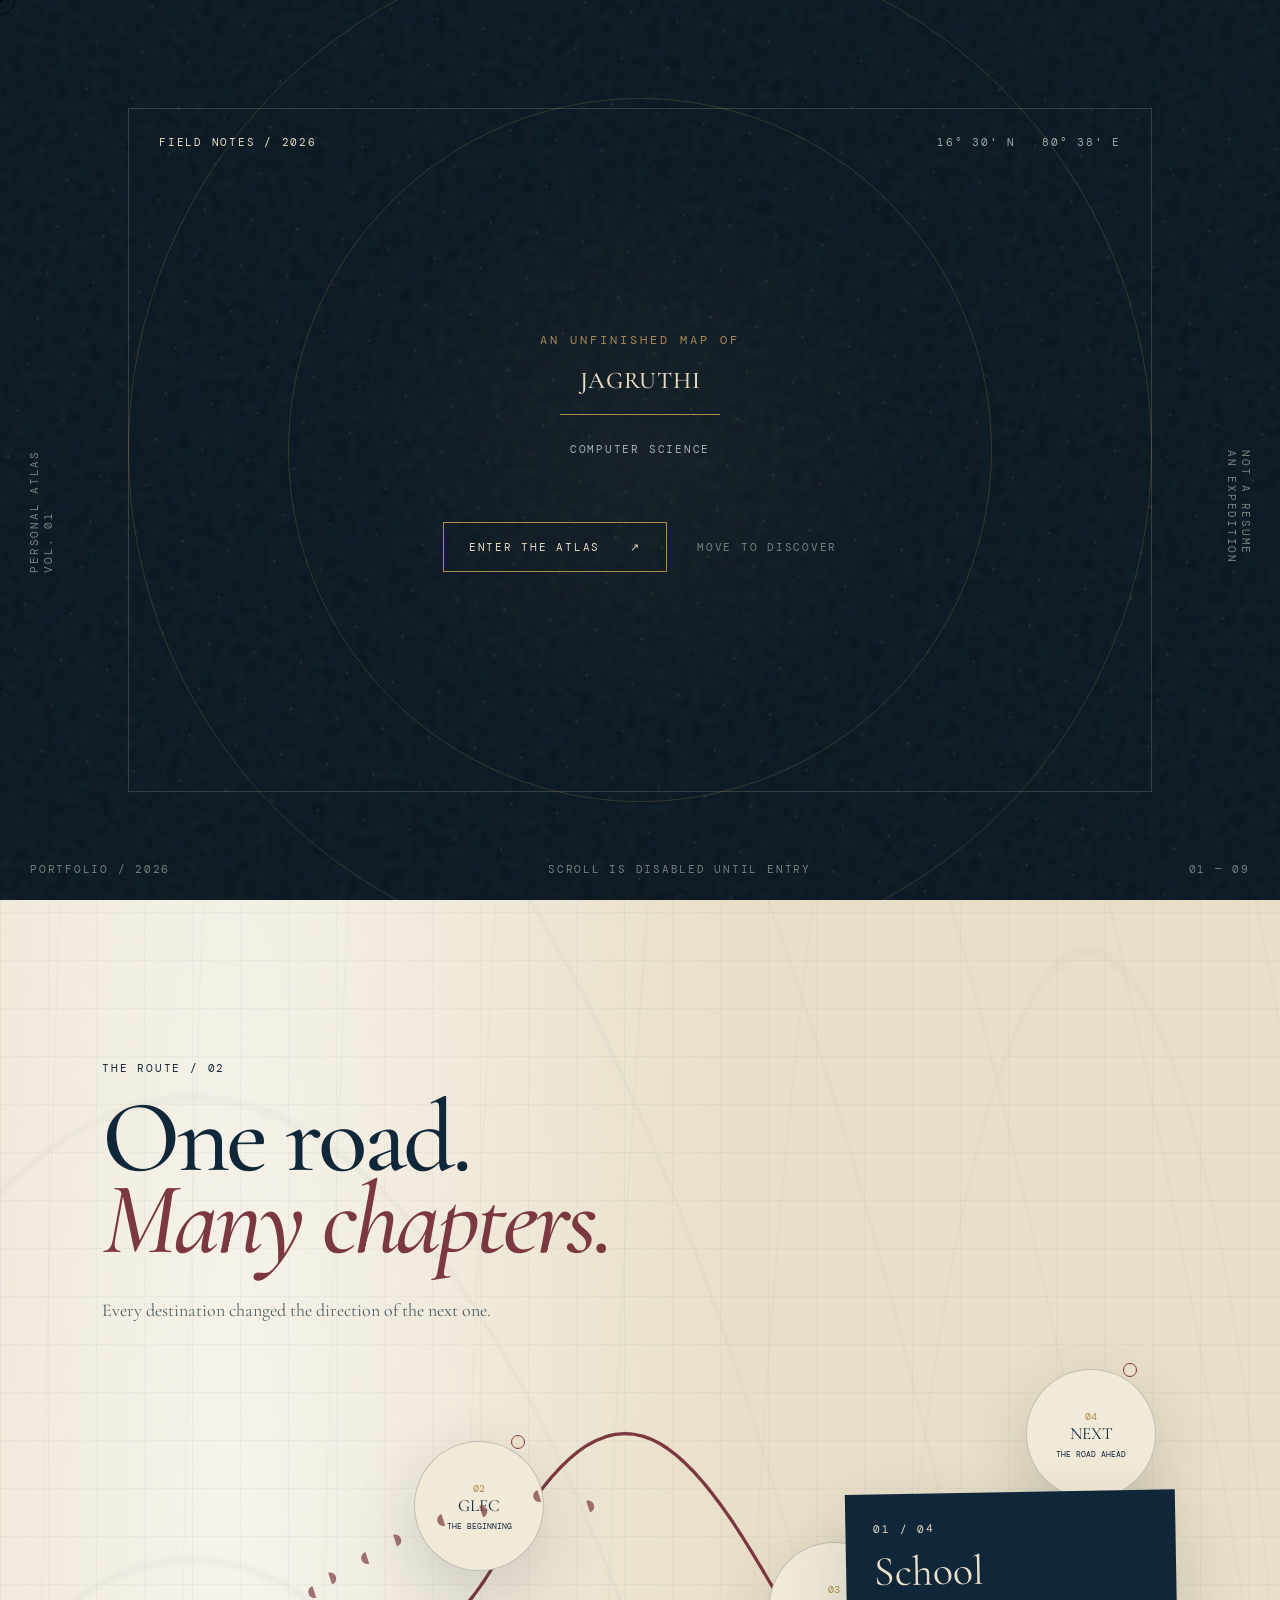
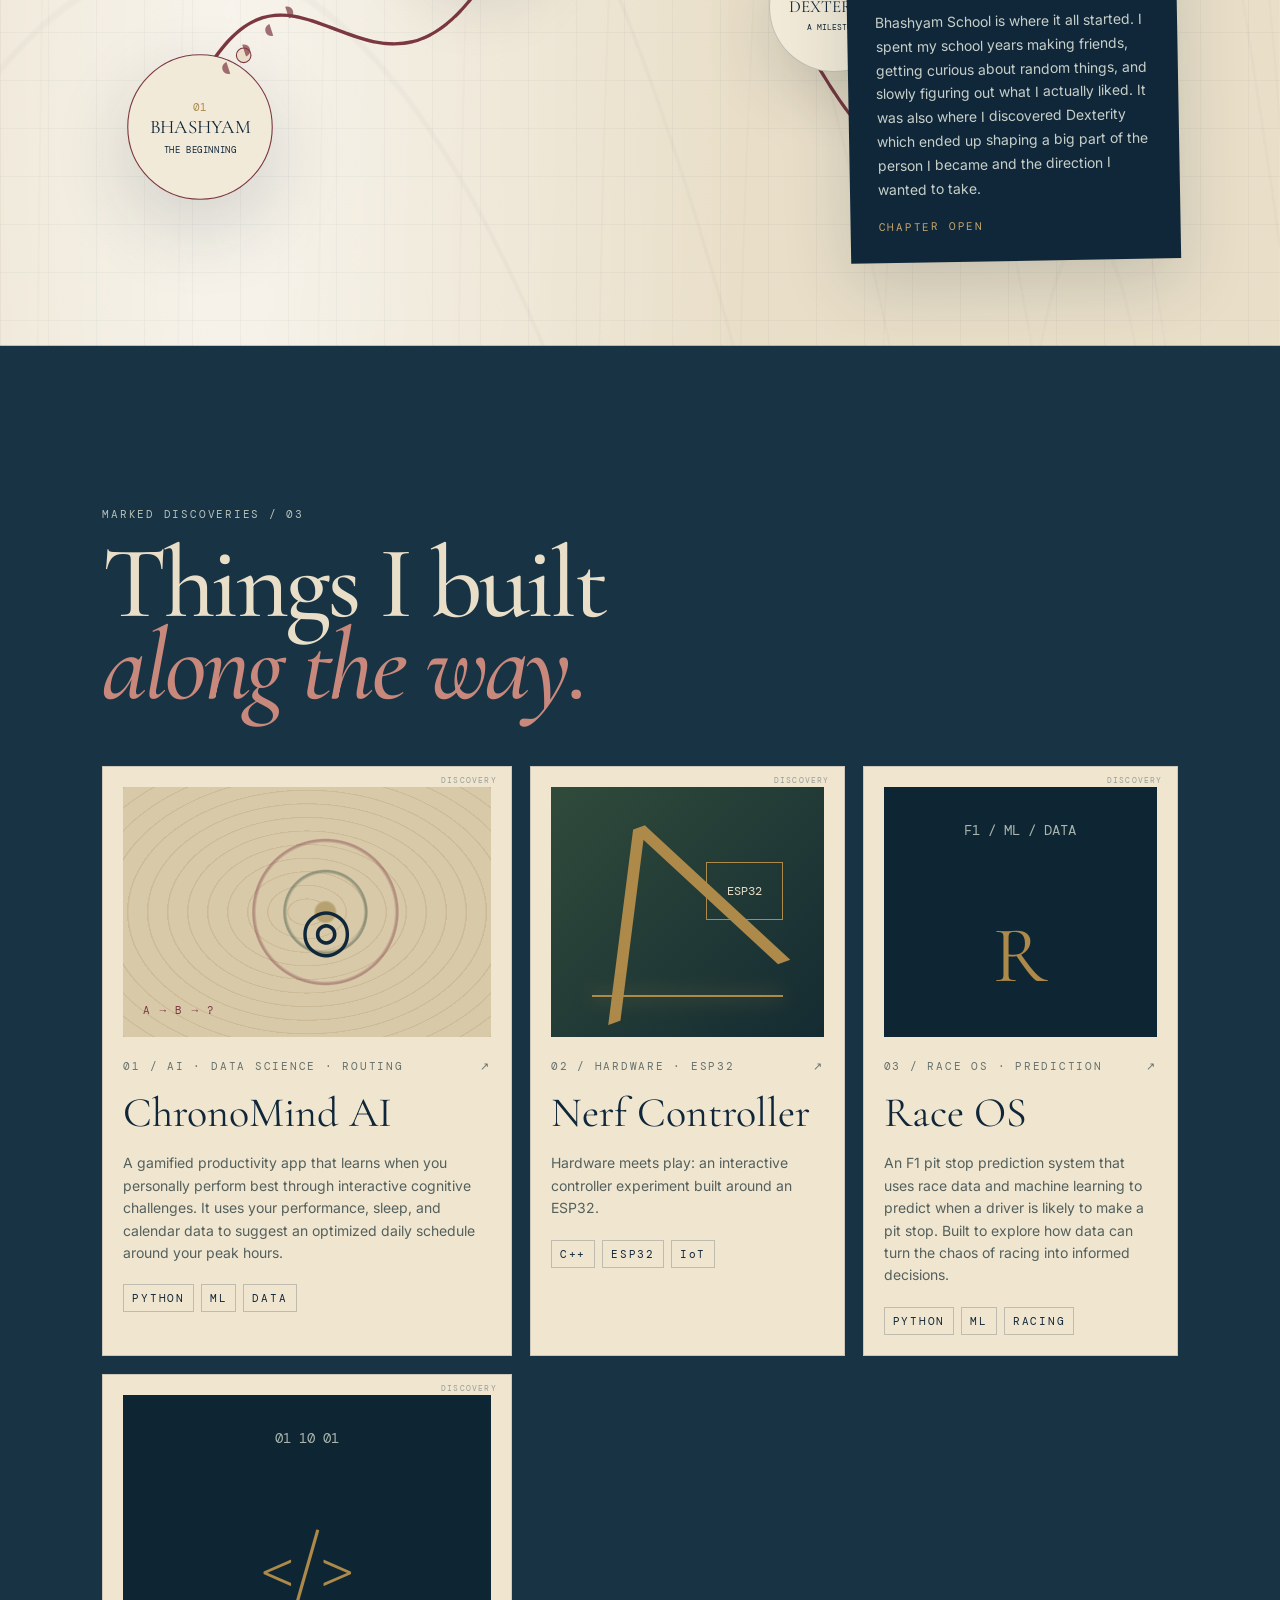
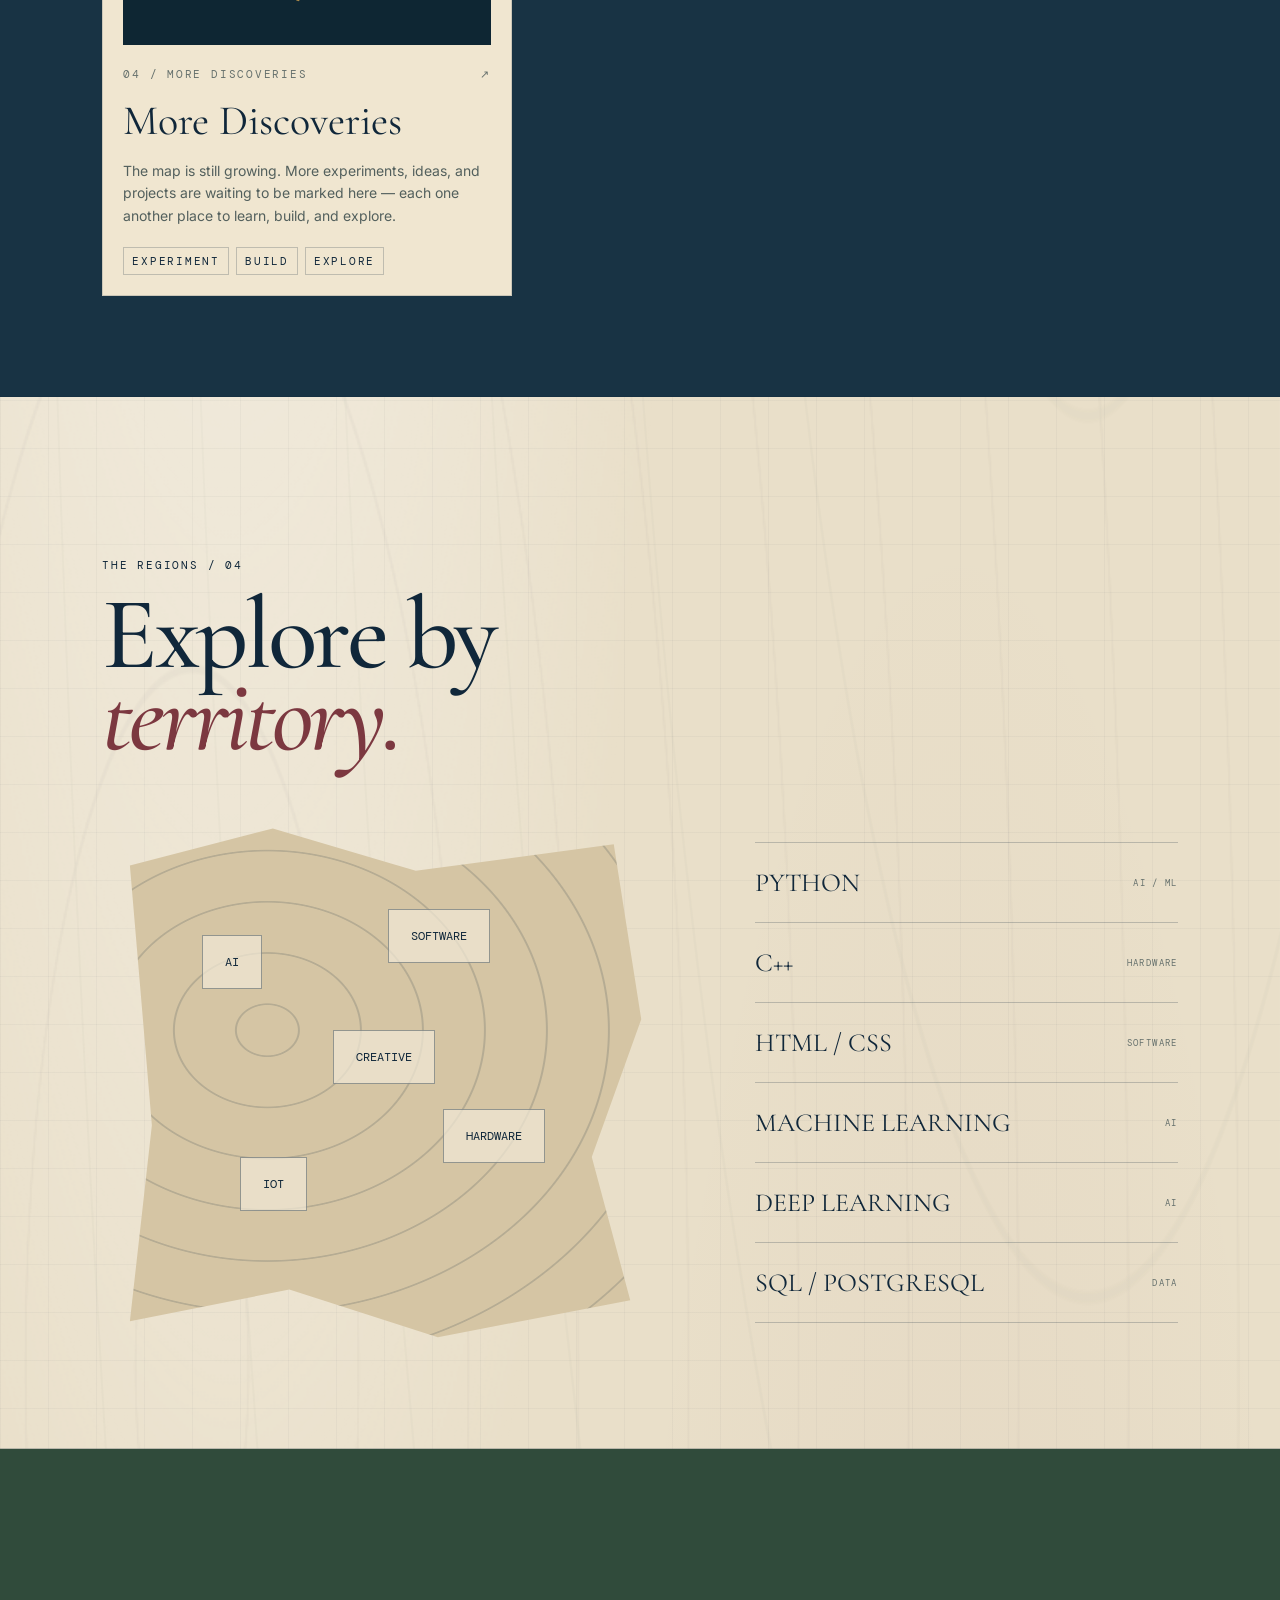
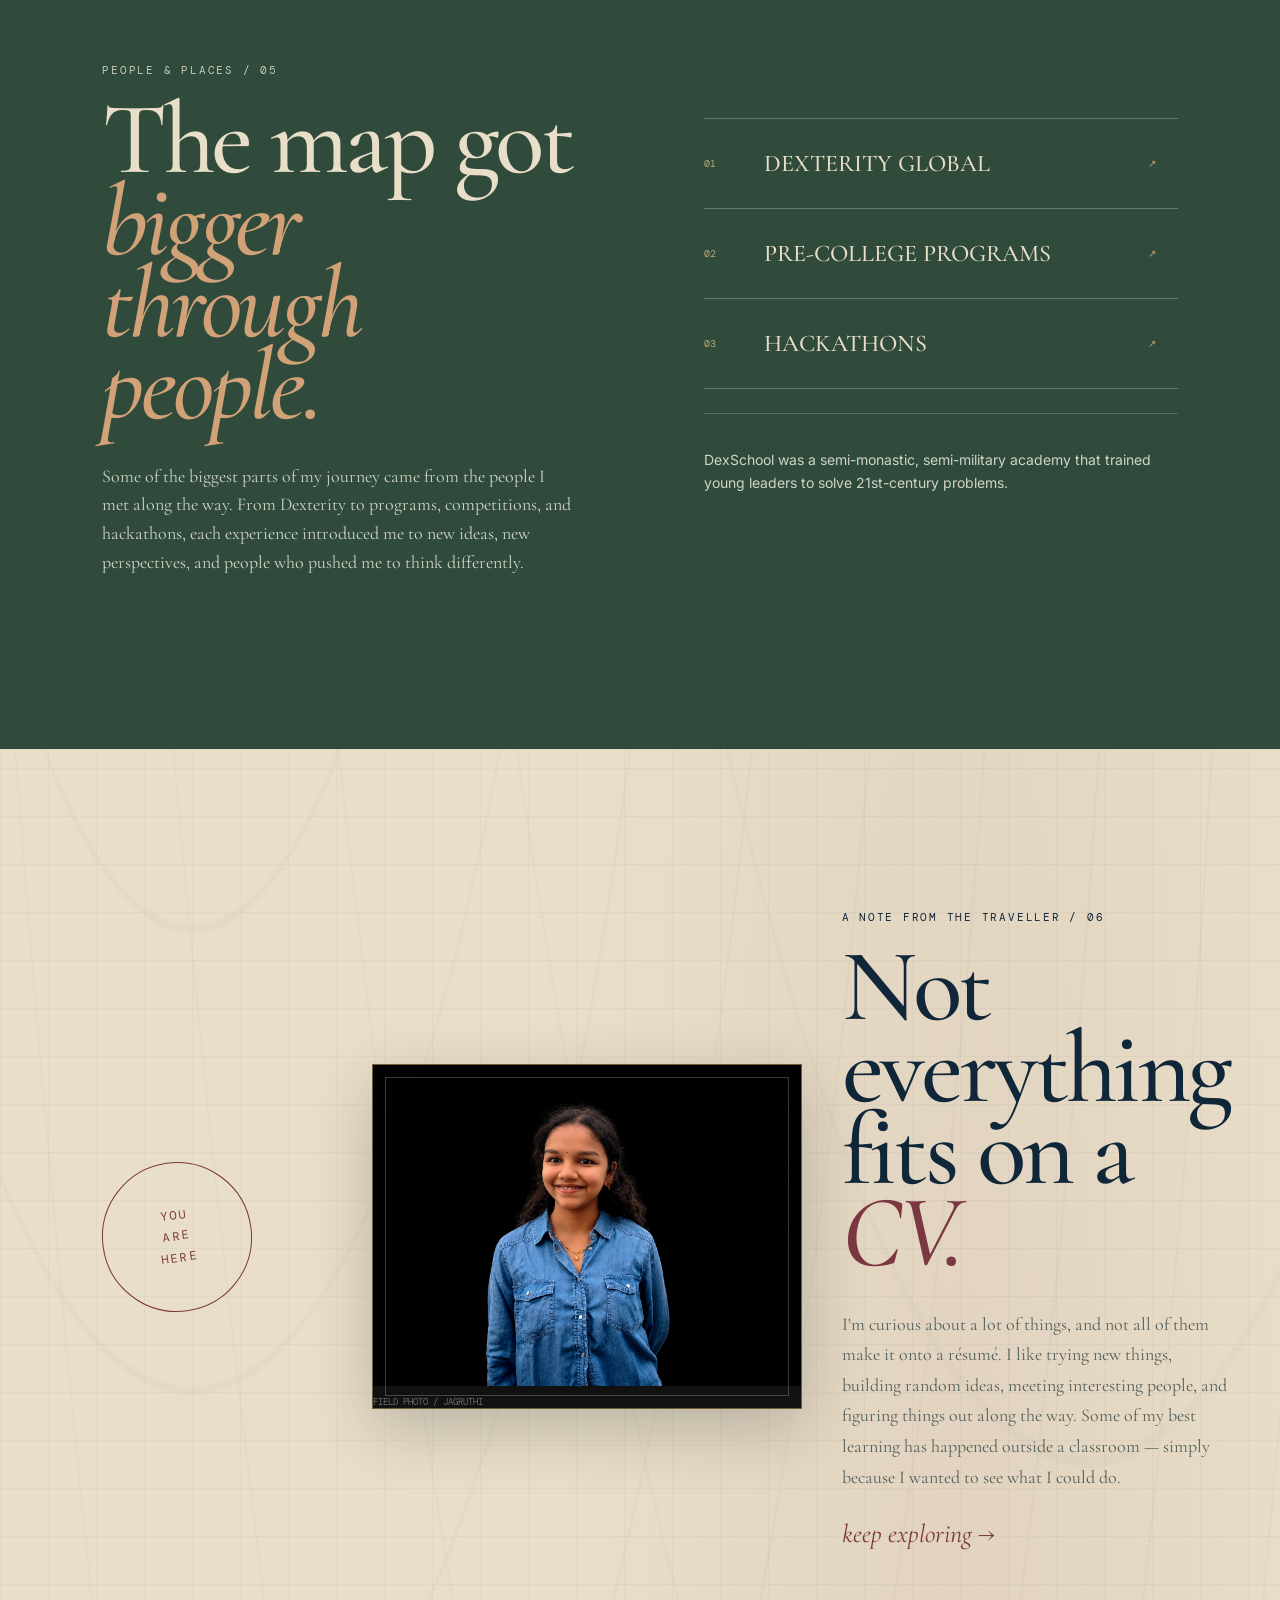
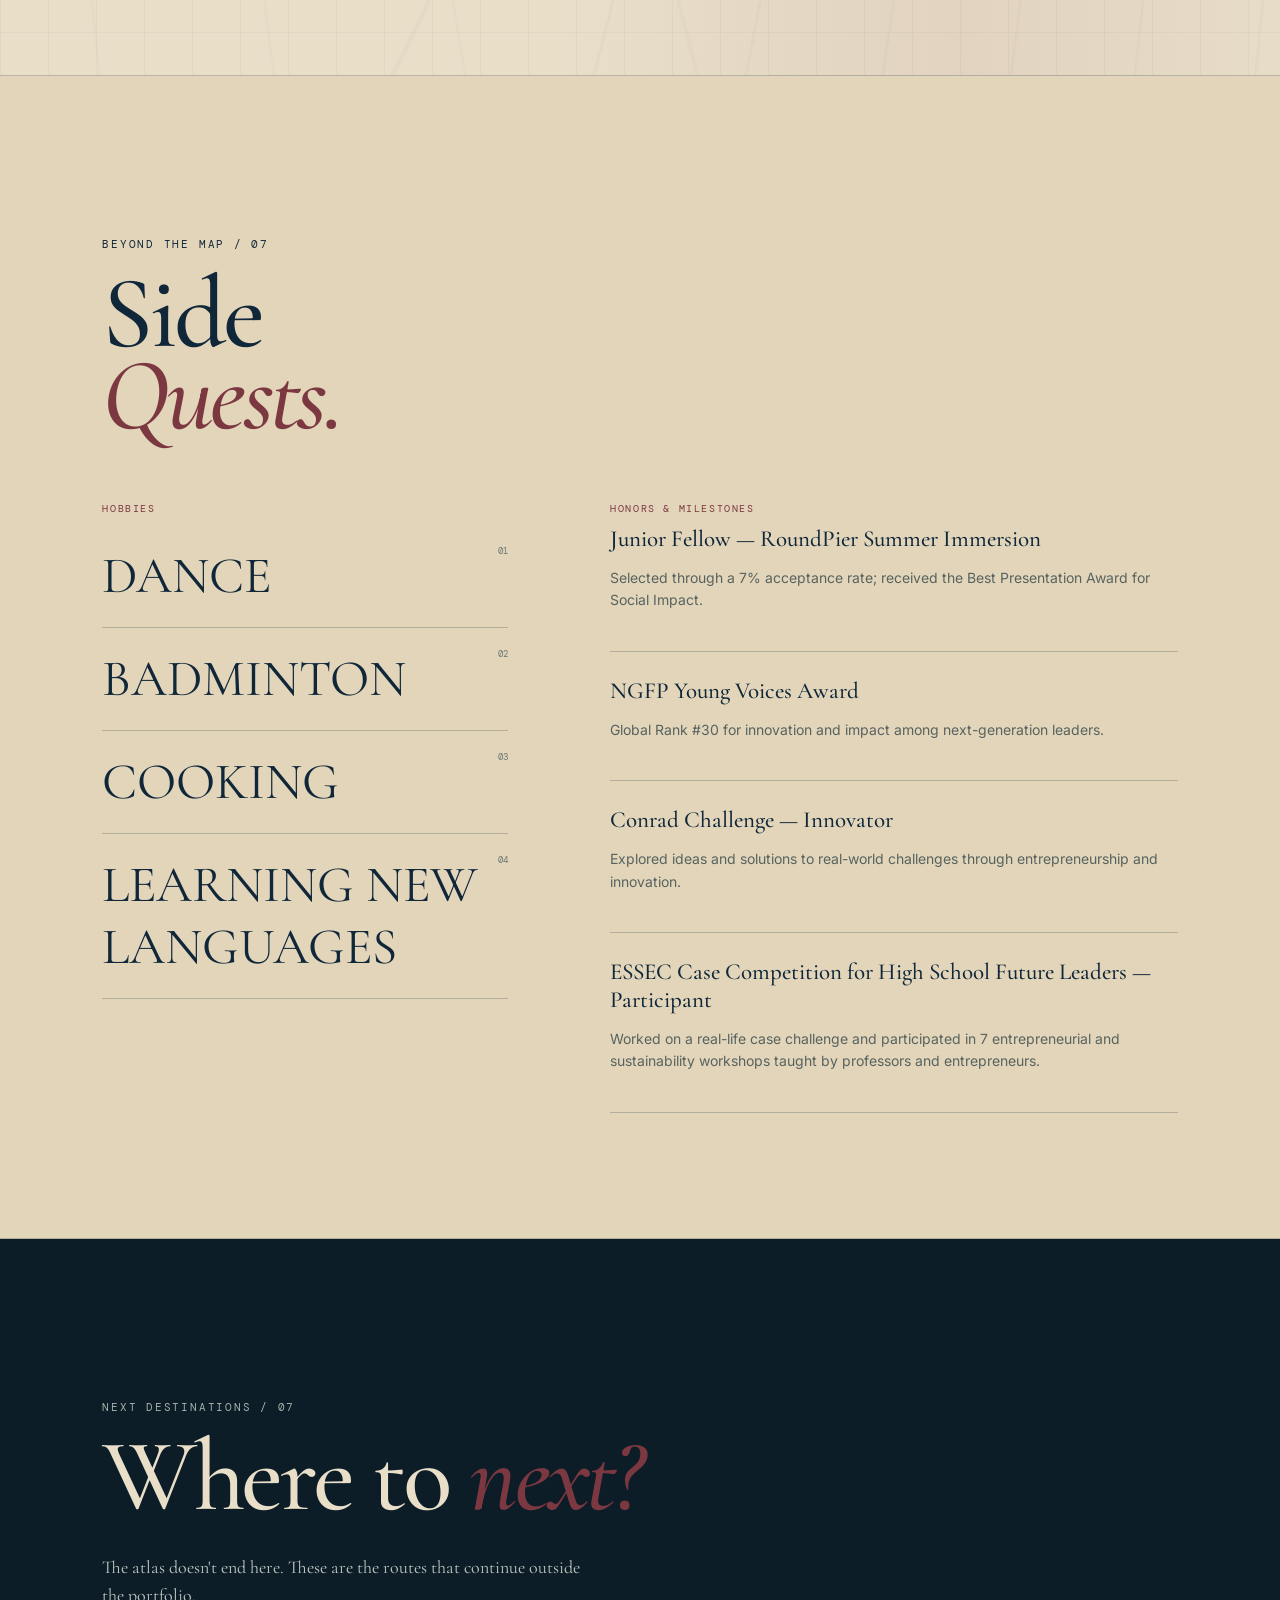
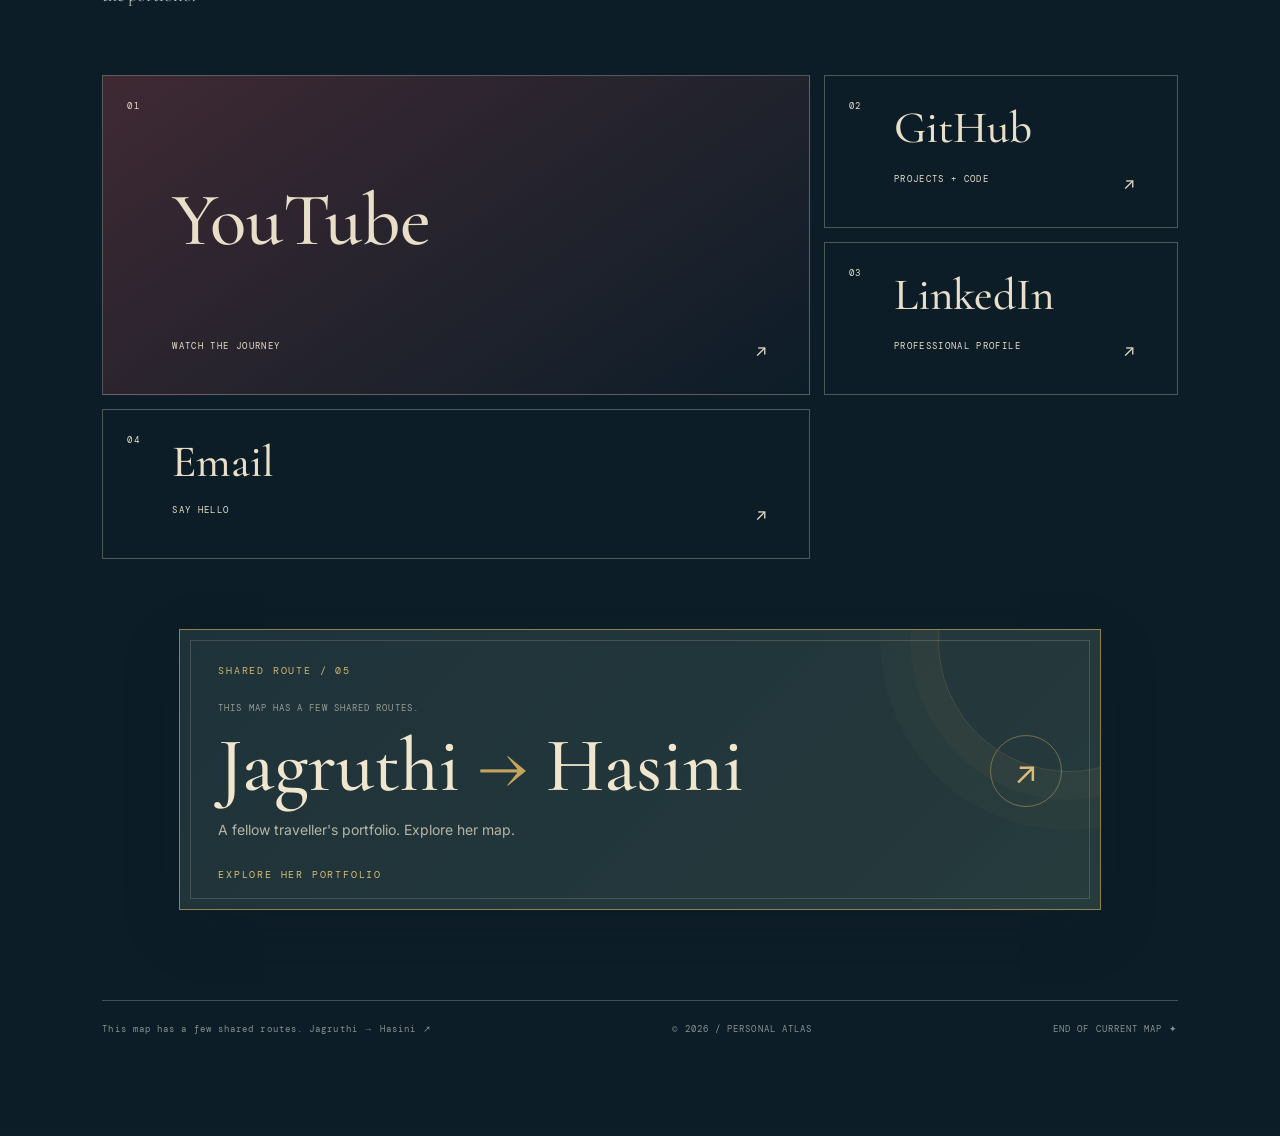
==== index.html @ 7be999f1 "Update portfolio" ====
<!DOCTYPE html>
<html lang="en">
<head>
  <meta charset="UTF-8">
  <meta name="viewport" content="width=device-width, initial-scale=1.0">
  <meta name="description" content="Jagruthi — Computer Science portfolio, presented as an interactive atlas.">
  <title>Jagruthi — Her Portfolio</title>
  <link rel="preconnect" href="https://fonts.googleapis.com">
  <link rel="preconnect" href="https://fonts.gstatic.com" crossorigin>
  <link href="https://fonts.googleapis.com/css2?family=Cormorant+Garamond:wght@400;500;600;700&family=DM+Mono:wght@400;500&family=Inter:wght@400;500;600&display=swap" rel="stylesheet">
  <link rel="stylesheet" href="styles.css">
</head>
<body>
  <div class="cursor-dot"></div>
  <div class="cursor-ring"></div>

  <!-- WORLD 01: THE THRESHOLD -->
  <section id="intro" class="intro-world">
    <div class="grain"></div>
    <div class="intro-stars"></div>
    <div class="orbit orbit-a"></div>
    <div class="orbit orbit-b"></div>
    <div class="intro-card">
      <div class="micro">FIELD NOTES / 2026</div>
      <div class="coordinates">16° 30' N &nbsp; 80° 38' E</div>
      <div class="intro-title-wrap">
        <span class="eyebrow">AN UNFINISHED MAP OF</span>
        <h1>JAGRUTHI</h1>
        <div class="title-line"></div>
        <span class="sub">COMPUTER SCIENCE</span>
      </div>
      <div class="intro-actions">
        <button id="enterBtn" class="enter-btn">
          <span>ENTER THE ATLAS</span><i>↗</i>
        </button>
        <span class="move-note">MOVE TO DISCOVER</span>
      </div>
    </div>
    <div class="intro-side left">PERSONAL ATLAS<br>VOL. 01</div>
    <div class="intro-side right">NOT A RESUME<br>AN EXPEDITION</div>
    <div class="intro-bottom">
      <span>PORTFOLIO / 2026</span>
      <span>SCROLL IS DISABLED UNTIL ENTRY</span>
      <span>01 — 09</span>
    </div>
    <div class="atlas-transition" id="atlasTransition" aria-hidden="true">
      <div class="transition-slice slice-1"></div>
      <div class="transition-slice slice-2"></div>
      <div class="transition-slice slice-3"></div>
      <div class="transition-slice slice-4"></div>
      <div class="transition-title"><span>JAGRUTHI</span><small>ENTERING THE ATLAS</small></div>
    </div>
  </section>

  <!-- WORLD 02: THE ATLAS -->
  <main id="atlas" class="atlas-world">
    <div class="map-lines"></div>
    <nav class="nav">
      <a href="#top" class="brand">H<span>↗</span></a>
      <div class="nav-links">
        <a href="#journey">Journey</a>
        <a href="#projects">Discoveries</a>
        <a href="#skills">Regions</a>
        <a href="#about">You Are Here</a>
      </div>
      <span class="nav-status">LIVE MAP · 2026</span>
    </nav>

    <section id="top" class="hero section">
      <div class="compass">
        <span>N</span><span>E</span><span>S</span><span>W</span><b>✦</b>
      </div>
      <div class="hero-route route-1"></div>
      <div class="hero-copy reveal">
        <p class="section-kicker">YOU HAVE ARRIVED AT / 01</p>
        <h2>Hi, I'm<br><em>Jagruthi.</em></h2>
        <p class="hero-desc">I am a computer science student who is always curious about what is next — whether that means building something, learning something new, or following a completely unexpected idea</p>
        <a class="map-button magnetic" href="#journey">EXPLORE MY WORLD <span>↗</span></a>
      </div>
      <div class="hero-stamp">PERSONAL<br>ATLAS<br><strong>JH-26</strong></div>
      <div class="hero-note note-a">"still figuring out<br>where the road goes."</div>
      <div class="hero-note note-b">START HERE →</div>
      <div class="scroll-cue"><span></span>FOLLOW THE ROUTE</div>
    </section>

    <section id="journey" class="section journey">
      <div class="section-head reveal">
        <p class="section-kicker">THE ROUTE / 02</p>
        <h2>One road.<br><em>Many chapters.</em></h2>
        <p>Every destination changed the direction of the next one.</p>
      </div>
      <div class="route-map">
        <svg class="route-svg" viewBox="0 0 1000 430" preserveAspectRatio="none">
          <path d="M70 330 C170 80, 250 380, 370 170 S560 90, 660 260 S820 380, 930 100"/>
          <path class="route-progress" d="M70 330 C170 80, 250 380, 370 170 S560 90, 660 260 S820 380, 930 100"/>
        </svg>
        <div class="footsteps" aria-hidden="true">
          <span>◖</span><span>◗</span><span>◖</span><span>◗</span><span>◖</span><span>◗</span><span>◖</span><span>◗</span><span>◖</span><span>◗</span><span>◖</span><span>◗</span>
        </div>
        <button class="destination d1 active" data-panel="school"><span>01</span><b>BHASHYAM</b><small>THE BEGINNING</small></button>
        <button class="destination d2" data-panel="college"><span>02</span><b>GLEC</b><small>THE BEGINNING</small></button>
        <button class="destination d3" data-panel="dexterity"><span>03</span><b>DEXTERITY</b><small>A MILESTONE</small></button>
        <button class="destination d4" data-panel="future"><span>04</span><b>NEXT</b><small>THE ROAD AHEAD</small></button>
      </div>
      <div class="story-panel" id="storyPanel">
        <div class="panel-index">01 / 04</div>
        <h3>School</h3>
        <p>Bhashyam School is where it all started. I spent my school years making friends, getting curious about random things, and slowly figuring out what I actually liked. It was also where I discovered Dexterity which ended up shaping a big part of the person I became and the direction I wanted to take.
</p>
        <span class="panel-tag">CHAPTER OPEN</span>
      </div>
    </section>

    <section id="projects" class="section projects">
      <div class="section-head reveal">
        <p class="section-kicker">MARKED DISCOVERIES / 03</p>
        <h2>Things I built<br><em>along the way.</em></h2>
      </div>
      <div class="project-grid">
        <article class="project-card large reveal magnetic-card">
          <div class="project-art ai-art"><span class="art-grid"></span><span class="orb">◎</span><span class="route-mini">A → B → ?</span></div>
          <div class="project-meta"><span>01 / AI · DATA SCIENCE · ROUTING</span><span>↗</span></div>
          <h3>ChronoMind AI</h3>
          <p>A gamified productivity app that learns when you personally perform best through interactive cognitive challenges. It uses your performance, sleep, and calendar data to suggest an optimized daily schedule around your peak hours.
  
         </p>
          <div class="chips"><i>PYTHON</i><i>ML</i><i>DATA</i></div>
        </article>
        <article class="project-card reveal magnetic-card">
          <div class="project-art hardware-art"><span class="wire">╱╲</span><span class="chip">ESP32</span><span class="pulse"></span></div>
          <div class="project-meta"><span>02 / HARDWARE · ESP32</span><span>↗</span></div>
          <h3>Nerf Controller</h3>
          <p>Hardware meets play: an interactive controller experiment built around an ESP32.</p>
          <div class="chips"><i>C++</i><i>ESP32</i><i>IoT</i></div>
        </article>
        <article class="project-card reveal magnetic-card">
          <div class="project-art code-art"><span>F1 / ML / DATA</span><strong>R</strong></div>
          <div class="project-meta"><span>03 / RACE OS · PREDICTION</span><span>↗</span></div>
          <h3>Race OS</h3>
          <p>An F1 pit stop prediction system that uses race data and machine learning to predict when a driver is likely to make a pit stop. Built to explore how data can turn the chaos of racing into informed decisions.</p>
          <div class="chips"><i>PYTHON</i><i>ML</i><i>RACING</i></div>
        </article>
        <article class="project-card reveal magnetic-card">
          <div class="project-art code-art"><span>01 10 01</span><strong>&lt;/&gt;</strong></div>
          <div class="project-meta"><span>04 / MORE DISCOVERIES</span><span>↗</span></div>
          <h3>More Discoveries</h3>
          <p>The map is still growing. More experiments, ideas, and projects are waiting to be marked here — each one another place to learn, build, and explore.</p>
          <div class="chips"><i>EXPERIMENT</i><i>BUILD</i><i>EXPLORE</i></div>
        </article>
      </div>
    </section>

    <section id="skills" class="section regions">
      <div class="section-head reveal">
        <p class="section-kicker">THE REGIONS / 04</p>
        <h2>Explore by<br><em>territory.</em></h2>
      </div>
      <div class="regions-layout">
        <div class="region-map">
          <div class="region r1">AI</div><div class="region r2">SOFTWARE</div><div class="region r3">HARDWARE</div><div class="region r4">IOT</div><div class="region r5">CREATIVE</div>
          <span class="topo t1"></span><span class="topo t2"></span><span class="topo t3"></span>
        </div>
        <div class="skill-list">
          <div class="skill-row"><span>PYTHON</span><b>AI / ML</b></div>
          <div class="skill-row"><span>C++</span><b>HARDWARE</b></div>
          <div class="skill-row"><span>HTML / CSS</span><b>SOFTWARE</b></div>
          <div class="skill-row"><span>MACHINE LEARNING</span><b>AI</b></div>
          <div class="skill-row"><span>DEEP LEARNING</span><b>AI</b></div>
          <div class="skill-row"><span>SQL / POSTGRESQL</span><b>DATA</b></div>
        </div>
      </div>
    </section>

    <section class="section community">
      <div class="community-copy reveal">
        <p class="section-kicker">PEOPLE & PLACES / 05</p>
        <h2>The map got<br><em>bigger through people.</em></h2>
        <p>Some of the biggest parts of my journey came from the people I met along the way. From Dexterity to programs, competitions, and hackathons, each experience introduced me to new ideas, new perspectives, and people who pushed me to think differently.</p>
      </div>
      <div class="encounter-list">
        <button class="encounter active" data-community="dexterity"><span>01</span><b>DEXTERITY GLOBAL</b><i>↗</i></button>
        <button class="encounter" data-community="precollege"><span>02</span><b>PRE-COLLEGE PROGRAMS</b><i>↗</i></button>
        <button class="encounter" data-community="hackathons"><span>03</span><b>HACKATHONS</b><i>↗</i></button>
        <div class="encounter-story" id="encounterStory"><p>DexSchool was a semi-monastic, semi-military academy that trained young leaders to solve 21st-century problems.</p></div>
      </div>
    </section>

    <section id="about" class="section about">
<div class="you-are-here">YOU<br>ARE<br>HERE</div>
      <div class="portrait-frame">
        <img src="images/jagruthi-portrait.png" alt="Jagruthi portrait">
        <span>FIELD PHOTO / JAGRUTHI</span>
      </div>
      <div class="about-copy reveal">
        <p class="section-kicker">A NOTE FROM THE TRAVELLER / 06</p>
        <h2>Not everything<br>fits on a <em>CV.</em></h2>
        <p>I'm curious about a lot of things, and not all of them make it onto a résumé. I like trying new things, building random ideas, meeting interesting people, and figuring things out along the way. Some of my best learning has happened outside a classroom — simply because I wanted to see what I could do.</p>
        <p class="hand-note">keep exploring →</p>
      </div>
    </section>

    <section id="beyond" class="section beyond">
      <div class="section-head reveal">
        <p class="section-kicker">BEYOND THE MAP / 07</p>
        <h2>Side<br><em>Quests.</em></h2>
      </div>
      <div class="beyond-grid">
        <div class="hobbies">
          <p class="mini-label">HOBBIES</p>
          <div class="hobby">DANCE <span>01</span></div>
          <div class="hobby">BADMINTON <span>02</span></div>
          <div class="hobby">COOKING <span>03</span></div>
          <div class="hobby">LEARNING NEW LANGUAGES <span>04</span></div>
        </div>
        <div class="honors">
          <p class="mini-label">HONORS & MILESTONES</p>
          <article><b>Junior Fellow — RoundPier Summer Immersion</b><p>Selected through a 7% acceptance rate; received the Best Presentation Award for Social Impact.</p></article>
          <article><b>NGFP Young Voices Award</b><p>Global Rank #30 for innovation and impact among next-generation leaders.</p></article>
          <article><b>Conrad Challenge — Innovator</b><p>Explored ideas and solutions to real-world challenges through entrepreneurship and innovation.</p></article>
          <article><b>ESSEC Case Competition for High School Future Leaders — Participant</b><p>Worked on a real-life case challenge and participated in 7 entrepreneurial and sustainability workshops taught by professors and entrepreneurs.</p></article>
        </div>
      </div>
    </section>

    <section class="section contact">
      <div class="contact-top reveal">
        <p class="section-kicker">NEXT DESTINATIONS / 07</p>
        <h2>Where to <em>next?</em></h2>
        <p>The atlas doesn't end here. These are the routes that continue outside the portfolio.</p>
      </div>
      <div class="link-map">
        <a class="internet-link youtube" href="https://www.youtube.com/@DearDiaryWereCool" target="_blank" rel="noopener"><span>01</span><strong>YouTube</strong><small>WATCH THE JOURNEY</small><i>↗</i></a>
        <a class="internet-link github" href="https://github.com/jagruthig2020-ship-it" target="_blank" rel="noopener"><span>02</span><strong>GitHub</strong><small>PROJECTS + CODE</small><i>↗</i></a>
        <a class="internet-link linkedin" href="https://www.linkedin.com/in/jagruthi-guttula-a20811277?utm_source=share_via&utm_content=profile&utm_medium=member_android" target="_blank" rel="noopener"><span>03</span><strong>LinkedIn</strong><small>PROFESSIONAL PROFILE</small><i>↗</i></a>
        <a class="internet-link email" href="mailto:jagruthig2020@gmail.com"><span>04</span><strong>Email</strong><small>SAY HELLO</small><i>↗</i></a>
      </div>
      
    <a id="shared-route-highlight" class="shared-route-highlight" href="https://desharajudevihasini.github.io/portfolio/" target="_blank" rel="noopener">
      <div class="shared-route-kicker">SHARED ROUTE / 05</div>
      <div class="shared-route-main">
        <div>
          <span class="shared-route-label">THIS MAP HAS A FEW SHARED ROUTES.</span>
          <h3>Jagruthi <span>→</span> Hasini</h3>
          <p>A fellow traveller's portfolio. Explore her map.</p>
        </div>
        <div class="shared-route-arrow">↗</div>
      </div>
      <div class="shared-route-cta">EXPLORE HER PORTFOLIO</div>
    </a>

<footer>
        <a class="footer-route" href="https://desharajudevihasini.github.io/portfolio/" target="_blank" rel="noopener">This map has a few shared routes. Jagruthi → Hasini ↗</a>
        <span>© 2026 / PERSONAL ATLAS</span>
        <span>END OF CURRENT MAP ✦</span>
      </footer>
    </section>
  </main>

  <script src="script.js"></script>
</body>
</html>
---- styles.css ----
:root{
  --paper:#e9dfc9;--paper2:#f2ead8;--ink:#10273a;--ink2:#18384c;--green:#304b3b;
  --red:#7c3840;--gold:#ad8a4a;--line:rgba(16,39,58,.22);--shadow:0 25px 70px rgba(13,29,38,.16);
}
*{box-sizing:border-box}html{scroll-behavior:smooth}body{margin:0;background:var(--paper);color:var(--ink);font-family:Inter,Arial,sans-serif;overflow-x:hidden}.intro-world{height:100vh;background:#091722;color:#e8dcc4;position:fixed;inset:0;z-index:20;overflow:hidden;transition:transform 1.25s cubic-bezier(.76,0,.24,1),opacity .7s}.intro-world.exit{transform:translateY(-100%);opacity:0;pointer-events:none}.grain{position:absolute;inset:-50%;opacity:.08;background-image:url("data:image/svg+xml,%3Csvg viewBox='0 0 180 180' xmlns='http://www.w3.org/2000/svg'%3E%3Cfilter id='n'%3E%3CfeTurbulence type='fractalNoise' baseFrequency='.9' numOctaves='4' stitchTiles='stitch'/%3E%3C/filter%3E%3Crect width='100%25' height='100%25' filter='url(%23n)' opacity='.7'/%3E%3C/svg%3E");animation:grain .18s steps(2) infinite}.intro-stars{position:absolute;inset:0;background-image:radial-gradient(circle,rgba(232,220,196,.7) 0 1px,transparent 1.5px);background-size:47px 47px;opacity:.12;transform:rotate(12deg)}.orbit{position:absolute;border:1px solid rgba(173,138,74,.25);border-radius:50%;left:50%;top:50%;transform:translate(-50%,-50%)}.orbit-a{width:80vw;height:80vw;animation:spin 35s linear infinite}.orbit-b{width:55vw;height:55vw;animation:spin 24s linear infinite reverse}.intro-card{position:absolute;inset:12vh 10vw;display:flex;flex-direction:column;justify-content:center;align-items:center;text-align:center;border:1px solid rgba(232,220,196,.18);background:radial-gradient(circle at center,rgba(173,138,74,.06),transparent 45%)}.micro,.coordinates,.sub,.intro-bottom,.intro-side,.move-note,.section-kicker,.nav-status,.project-meta,.chips,.panel-index,.panel-tag{font:11px "DM Mono",monospace;letter-spacing:.16em}.micro{position:absolute;top:26px;left:30px}.coordinates{position:absolute;top:26px;right:30px;color:#9eaeab}.intro-title-wrap{position:relative}.eyebrow{font:12px "DM Mono",monospace;letter-spacing:.25em;color:#a98a55}.intro-title-wrap h1{font:clamp(70px,14vw,210px);line-height:.78;margin:24px 0;font-family:"Cormorant Garamond",serif;font-weight:500;letter-spacing:.03em}.title-line{height:1px;width:160px;background:#ad8a4a;margin:0 auto 22px}.sub{color:#a8b1ac}.intro-actions{margin-top:65px;display:flex;align-items:center;gap:30px}.enter-btn{background:transparent;color:#e8dcc4;border:1px solid #ad8a4a;padding:17px 25px;font:11px "DM Mono",monospace;letter-spacing:.16em;cursor:pointer;transition:.35s}.enter-btn i{font-style:normal;margin-left:30px}.enter-btn:hover{background:#ad8a4a;color:#091722;transform:translateY(-3px)}.move-note{color:#71827d}.intro-side{position:absolute;top:50%;writing-mode:vertical-rl;color:#75837e}.intro-side.left{left:27px;transform:rotate(180deg)}.intro-side.right{right:27px}.intro-bottom{position:absolute;bottom:24px;left:30px;right:30px;display:flex;justify-content:space-between;color:#71827d}.atlas-world{position:relative;min-height:100vh;background:var(--paper);background-image:radial-gradient(ellipse at 20% 10%,rgba(255,255,255,.5),transparent 35%),radial-gradient(ellipse at 80% 70%,rgba(124,56,64,.05),transparent 35%)}.atlas-world:before{content:"";position:fixed;inset:0;pointer-events:none;opacity:.07;background-image:url("data:image/svg+xml,%3Csvg xmlns='http://www.w3.org/2000/svg' width='140' height='140'%3E%3Cfilter id='n'%3E%3CfeTurbulence baseFrequency='.7' numOctaves='3'/%3E%3C/filter%3E%3Crect width='100%25' height='100%25' filter='url(%23n)'/%3E%3C/svg%3E")}.map-lines{position:fixed;inset:0;pointer-events:none;opacity:.13;background:repeating-radial-gradient(ellipse at 60% 40%,transparent 0 60px,rgba(16,39,58,.5) 61px 62px,transparent 63px 110px)}.nav{position:fixed;top:0;left:0;right:0;height:72px;display:flex;align-items:center;justify-content:space-between;padding:0 5vw;border-bottom:1px solid var(--line);background:rgba(233,223,201,.78);backdrop-filter:blur(12px);z-index:10}.brand{font:30px "Cormorant Garamond";color:var(--ink);text-decoration:none}.brand span{font:12px Inter;color:var(--red)}.nav-links{display:flex;gap:30px}.nav-links a{font:10px "DM Mono";letter-spacing:.1em;text-decoration:none;color:var(--ink);text-transform:uppercase}.nav-links a:hover{color:var(--red)}.nav-status{color:var(--green)}.section{min-height:100vh;position:relative;padding:150px 8vw 100px;border-bottom:1px solid var(--line);overflow:hidden}.hero{display:flex;align-items:center}.hero-copy{max-width:620px;z-index:2}.hero h2,.section-head h2,.community h2,.about h2,.contact h2{font:clamp(62px,8vw,125px)/.8 "Cormorant Garamond",serif;font-weight:500;margin:22px 0 35px;letter-spacing:-.035em}.hero h2 em,.section h2 em{color:var(--red);font-style:italic}.hero-desc{font:20px/1.7 "Cormorant Garamond",serif;max-width:480px;color:#3d4f54}.map-button{display:inline-flex;gap:50px;align-items:center;margin-top:35px;padding:17px 20px;border:1px solid var(--ink);color:var(--ink);font:11px "DM Mono";letter-spacing:.1em;text-decoration:none;transition:.3s}.map-button:hover{background:var(--ink);color:var(--paper)}.map-button span{font-size:16px}.compass{position:absolute;right:10vw;top:18%;width:260px;height:260px;border:1px solid var(--line);border-radius:50%;display:grid;place-items:center;color:var(--gold);font:12px "DM Mono"}.compass:before,.compass:after{content:"";position:absolute;background:var(--line)}.compass:before{height:1px;width:100%}.compass:after{width:1px;height:100%}.compass span:nth-child(1){position:absolute;top:12px}.compass span:nth-child(2){position:absolute;right:12px}.compass span:nth-child(3){position:absolute;bottom:12px}.compass span:nth-child(4){position:absolute;left:12px}.compass b{font-size:55px;font-weight:400}.hero-stamp{position:absolute;right:12vw;bottom:17%;border:2px solid var(--red);color:var(--red);padding:16px;text-align:center;transform:rotate(8deg);font:11px "DM Mono";line-height:1.6}.hero-note{position:absolute;font:italic 20px "Cormorant Garamond";color:var(--green)}.note-a{left:50%;bottom:15%}.note-b{right:7%;top:43%;font:10px "DM Mono";letter-spacing:.2em}.scroll-cue{position:absolute;bottom:30px;left:8vw;font:10px "DM Mono";letter-spacing:.15em;display:flex;gap:12px;align-items:center}.scroll-cue span{width:50px;height:1px;background:var(--red)}.section-head{max-width:700px}.section-head>p:last-child,.community-copy>p:last-child,.contact-top>p:last-child{font:18px/1.6 "Cormorant Garamond";max-width:500px;color:#526064}.route-map{height:480px;position:relative;margin-top:40px}.route-svg{position:absolute;inset:0;width:100%;height:100%}.route-svg path{fill:none;stroke:rgba(124,56,64,.4);stroke-width:3;stroke-dasharray:8 10}.route-svg .route-progress{stroke:var(--red);stroke-dasharray:1000;stroke-dashoffset:1000;transition:stroke-dashoffset 2s}.journey.visible .route-progress{stroke-dashoffset:0}.destination{position:absolute;background:var(--paper2);border:1px solid var(--line);border-radius:50%;width:130px;height:130px;cursor:pointer;color:var(--ink);display:flex;flex-direction:column;align-items:center;justify-content:center;box-shadow:var(--shadow);transition:.35s}.destination:hover,.destination.active{transform:scale(1.12);border-color:var(--red)}.destination span{font:10px "DM Mono";color:var(--gold)}.destination b{font:17px "Cormorant Garamond"}.destination small{font:8px "DM Mono";margin-top:5px}.d1{left:3%;top:62%}.d2{left:29%;top:16%}.d3{left:62%;top:37%}.d4{right:2%;top:1%}.story-panel{position:absolute;right:8vw;bottom:8%;width:330px;background:var(--ink);color:var(--paper);padding:28px;box-shadow:var(--shadow);transform:rotate(-1deg)}.story-panel h3{font:42px "Cormorant Garamond";margin:10px 0}.story-panel p{font:14px/1.7 Inter;color:#c7cfc8}.panel-tag{color:#c6a66c}.projects{background:#183344;color:var(--paper)}.projects .section-kicker,.projects .section-head>p:last-child{color:#b7c0b9}.projects .section-head h2 em{color:#c8897c}.project-grid{display:grid;grid-template-columns:1.3fr 1fr 1fr;gap:18px;margin-top:60px}.project-card{min-height:510px;padding:20px;background:#f0e6d0;color:var(--ink);position:relative;transition:transform .45s,box-shadow .45s}.project-card:hover{transform:translateY(-10px) rotate(.5deg);box-shadow:0 30px 70px rgba(0,0,0,.25)}.project-art{height:250px;background:#d8c9a9;position:relative;overflow:hidden;margin-bottom:22px}.ai-art{background:radial-gradient(circle at 55% 50%,#b7a170 0 4%,transparent 5% 16%,rgba(48,75,59,.4) 17% 17.5%,transparent 18% 29%,rgba(124,56,64,.4) 30% 30.5%,transparent 31%),repeating-radial-gradient(ellipse,#d8c9a9 0 18px,#cdbb98 19px 20px)}.orb{position:absolute;left:48%;top:42%;font-size:60px;color:var(--ink)}.route-mini{position:absolute;bottom:20px;left:20px;font:11px "DM Mono";color:var(--red)}.hardware-art{background:linear-gradient(135deg,#304b3b,#142b32)}.wire{position:absolute;font-size:150px;color:#ad8a4a;left:10%;top:12%;transform:rotate(-20deg)}.chip{position:absolute;right:15%;top:30%;padding:20px;border:1px solid #ad8a4a;color:#e9dfc9;font:12px "DM Mono"}.pulse{position:absolute;bottom:40px;left:15%;right:15%;height:2px;background:#ad8a4a;box-shadow:0 0 20px #ad8a4a}.code-art{background:#0e2633;color:#a9b5ad;display:grid;place-items:center;font:14px "DM Mono"}.code-art strong{font:80px "Cormorant Garamond";color:#ad8a4a}.project-meta{display:flex;justify-content:space-between;color:#66716d}.project-card h3{font:42px "Cormorant Garamond";margin:14px 0 5px}.project-card p{font-size:14px;line-height:1.6;color:#53605d}.chips{display:flex;gap:7px;margin-top:20px}.chips i{font-style:normal;border:1px solid var(--line);padding:6px 8px}.regions-layout{display:grid;grid-template-columns:1.3fr 1fr;gap:8vw;margin-top:60px;align-items:center}.region-map{height:530px;position:relative;background:#d5c5a4;overflow:hidden;border:1px solid var(--line);clip-path:polygon(5% 9%,31% 2%,57% 10%,93% 5%,98% 38%,89% 64%,96% 91%,61% 98%,34% 89%,5% 95%,9% 58%)}.region-map:before{content:"";position:absolute;inset:0;background:repeating-radial-gradient(ellipse at 30% 40%,transparent 0 30px,rgba(16,39,58,.16) 31px 32px,transparent 33px 62px)}.region{position:absolute;border:1px solid rgba(16,39,58,.4);padding:18px 22px;background:rgba(242,234,216,.7);font:12px "DM Mono";transition:.3s;cursor:default}.region:hover{background:var(--red);color:white;transform:scale(1.08)}.r1{left:18%;top:22%}.r2{left:52%;top:17%}.r3{left:62%;top:55%}.r4{left:25%;top:64%}.r5{left:42%;top:40%}.skill-list{border-top:1px solid var(--line)}.skill-row{display:flex;justify-content:space-between;align-items:center;padding:24px 0;border-bottom:1px solid var(--line);font:26px "Cormorant Garamond";transition:.25s}.skill-row:hover{padding-left:15px;color:var(--red)}.skill-row b{font:9px "DM Mono";letter-spacing:.15em;color:#66716d}.community{background:var(--green);color:var(--paper);display:grid;grid-template-columns:1fr 1fr;gap:10vw;align-items:center}.community .section-kicker{color:#c5c8b9}.community h2 em{color:#d1a177}.community-copy>p:last-child{color:#d0d4c9}.encounter-list{border-top:1px solid rgba(233,223,201,.3)}.encounter{width:100%;background:transparent;color:var(--paper);border:0;border-bottom:1px solid rgba(233,223,201,.3);padding:30px 0;display:grid;grid-template-columns:60px 1fr 30px;text-align:left;align-items:center;cursor:pointer}.encounter span,.encounter i{font:10px "DM Mono";color:#bca875}.encounter b{font:24px "Cormorant Garamond";font-weight:500}.encounter:hover b{color:#d6a39a}.about{display:grid;grid-template-columns:180px 380px 1fr;gap:7vw;align-items:center}.you-are-here{font:12px "DM Mono";letter-spacing:.2em;line-height:1.8;color:var(--red);text-align:center;border:1px solid var(--red);border-radius:50%;width:150px;height:150px;display:grid;place-items:center;transform:rotate(-8deg)}.portrait-frame{position:relative}.portrait-placeholder{height:480px;background:linear-gradient(145deg,#304b3b,#8c8063);display:grid;place-items:center;text-align:center;color:#e9dfc9;font:12px "DM Mono";letter-spacing:.2em}.portrait-frame>span{font:9px "DM Mono";display:block;margin-top:10px;color:#68716c}.about-copy p:not(.section-kicker):not(.hand-note){font:18px/1.7 "Cormorant Garamond";max-width:530px;color:#53605d}.hand-note{font:italic 26px "Cormorant Garamond";color:var(--red)}.contact{background:#0c1d28;color:var(--paper);min-height:100vh}.contact-top{max-width:700px}.contact .section-kicker{color:#a7b0a9}.contact-top>p:last-child{color:#bfc7c0}.link-map{margin-top:65px;display:grid;grid-template-columns:2fr 1fr;gap:14px;position:relative}.internet-link{min-height:150px;border:1px solid rgba(233,223,201,.3);color:var(--paper);text-decoration:none;padding:24px;display:grid;grid-template-columns:45px 1fr 30px;grid-template-rows:1fr 30px;align-items:start;transition:.35s}.internet-link:hover{background:#ad8a4a;color:#0c1d28;transform:translateY(-5px)}.internet-link span,.internet-link small{font:9px "DM Mono";letter-spacing:.15em}.internet-link strong{font:45px "Cormorant Garamond";font-weight:500}.internet-link i{font-style:normal}.youtube{grid-row:span 2;min-height:320px;background:linear-gradient(145deg,rgba(124,56,64,.45),rgba(12,29,40,.4))}.youtube strong{font-size:75px;align-self:center}.link-map small{grid-column:2}.link-map .github,.link-map .linkedin,.link-map .email{min-height:150px}footer{border-top:1px solid rgba(233,223,201,.25);padding-top:22px;margin-top:90px;display:flex;justify-content:space-between;color:#87938d;font:9px "DM Mono";letter-spacing:.12em}.cursor-dot,.cursor-ring{position:fixed;pointer-events:none;z-index:100;transform:translate(-50%,-50%);mix-blend-mode:multiply}.cursor-dot{width:6px;height:6px;border-radius:50%;background:var(--red)}.cursor-ring{width:30px;height:30px;border:1px solid var(--red);border-radius:50%;transition:width .2s,height .2s}.cursor-ring.big{width:65px;height:65px;background:rgba(124,56,64,.08)}.reveal{opacity:0;transform:translateY(35px);transition:opacity .8s,transform .8s}.reveal.in{opacity:1;transform:none}@keyframes spin{to{transform:translate(-50%,-50%) rotate(360deg)}}@keyframes grain{0%{transform:translate(0,0)}25%{transform:translate(2%,-2%)}50%{transform:translate(-2%,2%)}75%{transform:translate(2%,2%)}100%{transform:translate(-2%,-2%)}}@media(max-width:900px){.nav-links{display:none}.nav{height:60px}.section{padding:120px 6vw 80px}.hero{align-items:flex-start;padding-top:180px}.compass{width:180px;height:180px;right:5vw;top:15%}.hero-stamp,.note-a{display:none}.project-grid,.regions-layout,.community,.about{grid-template-columns:1fr}.route-map{height:600px}.destination{width:105px;height:105px}.story-panel{position:relative;right:auto;bottom:auto;width:min(100%,330px);margin:0 auto}.d1{left:2%;top:65%}.d2{left:28%;top:20%}.d3{right:25%;left:auto;top:40%}.d4{right:0;top:4%}.project-grid{grid-template-columns:1fr}.region-map{height:400px}.about{gap:30px}.portrait-placeholder{height:400px}.link-map{grid-template-columns:1fr}.youtube{grid-row:auto}.intro-side{display:none}.intro-bottom span:nth-child(2){display:none}}@media(pointer:coarse){.cursor-dot,.cursor-ring{display:none}}

/* --- Cinematic entry transition --- */
.atlas-transition{position:absolute;inset:0;z-index:30;pointer-events:none;display:grid;grid-template-columns:repeat(4,1fr);overflow:hidden}
.transition-slice{height:100%;background:#e9dfc9;transform:translateY(105%);box-shadow:inset -1px 0 rgba(16,39,58,.15)}
.slice-1{background:#7c3840}.slice-2{background:#ad8a4a}.slice-3{background:#304b3b}.slice-4{background:#e9dfc9}
.transition-title{position:absolute;inset:0;display:grid;place-content:center;text-align:center;color:#10273a;opacity:0;z-index:2}
.transition-title span{font:clamp(65px,13vw,180px)/.75 "Cormorant Garamond",serif;letter-spacing:.02em}
.transition-title small{margin-top:24px;font:10px "DM Mono";letter-spacing:.25em}
.intro-world.entering .transition-slice{animation:sliceEnter .95s cubic-bezier(.77,0,.18,1) forwards}
.intro-world.entering .slice-2{animation-delay:.07s}.intro-world.entering .slice-3{animation-delay:.14s}.intro-world.entering .slice-4{animation-delay:.21s}
.intro-world.entering .transition-title{animation:transitionTitle .7s .48s ease both}
@keyframes sliceEnter{0%{transform:translateY(105%)}100%{transform:translateY(0)}}
@keyframes transitionTitle{0%{opacity:0;transform:scale(.8);letter-spacing:.3em}50%{opacity:1}100%{opacity:0;transform:scale(1.08);letter-spacing:.02em}}
/* --- More atlas-like cartography --- */
.atlas-world{background-color:var(--paper);background-image:
  linear-gradient(rgba(16,39,58,.035) 1px,transparent 1px),
  linear-gradient(90deg,rgba(16,39,58,.035) 1px,transparent 1px),
  radial-gradient(ellipse at 18% 18%,rgba(255,255,255,.65),transparent 34%),
  radial-gradient(ellipse at 75% 70%,rgba(124,56,64,.07),transparent 30%);
background-size:48px 48px,48px 48px,auto,auto}
.atlas-world:after{content:"";position:absolute;inset:0;pointer-events:none;opacity:.16;background:
  repeating-radial-gradient(ellipse at 15% 50%,transparent 0 55px,rgba(16,39,58,.16) 56px 57px,transparent 58px 110px),
  repeating-radial-gradient(ellipse at 85% 25%,transparent 0 70px,rgba(48,75,59,.12) 71px 72px,transparent 73px 140px)}
.section{z-index:1}
.hero:before{content:"N  ·  16°30'N  ·  80°38'E  ·  EASTERN ROUTE";position:absolute;top:125px;left:8vw;font:9px "DM Mono";letter-spacing:.18em;color:rgba(16,39,58,.45)}
.hero:after{content:"FIELD NOTE 001";position:absolute;right:7vw;bottom:8%;font:9px "DM Mono";letter-spacing:.18em;color:rgba(16,39,58,.45);transform:rotate(-90deg)}
.destination:after{content:"";position:absolute;width:12px;height:12px;border:1px solid var(--red);border-radius:50%;top:-7px;right:18px;background:var(--paper)}
.project-card{border:1px solid rgba(16,39,58,.16)}
.project-card:before{content:"DISCOVERY";position:absolute;right:14px;top:8px;font:8px "DM Mono";letter-spacing:.15em;color:rgba(16,39,58,.38);z-index:2}
.region-map:after{content:"N";position:absolute;right:24px;top:20px;font:15px "DM Mono";color:var(--red)}

/* Master additions */
.footsteps{position:absolute;inset:0;pointer-events:none;z-index:1}.footsteps span{position:absolute;font-size:16px;color:#7c3840;opacity:.7;transform:rotate(-18deg)}.footsteps span:nth-child(1){left:11%;top:61%}.footsteps span:nth-child(2){left:13%;top:57%}.footsteps span:nth-child(3){left:15%;top:53%}.footsteps span:nth-child(4){left:17%;top:49%}.footsteps span:nth-child(5){left:19%;top:45%}.footsteps span:nth-child(6){left:21%;top:42%}.footsteps span:nth-child(7){left:24%;top:38%}.footsteps span:nth-child(8){left:27%;top:34%}.footsteps span:nth-child(9){left:31%;top:30%}.footsteps span:nth-child(10){left:35%;top:28%}.footsteps span:nth-child(11){left:40%;top:25%}.footsteps span:nth-child(12){left:45%;top:27%}.encounter-story{margin-top:24px;padding:20px 0;border-top:1px solid rgba(233,223,201,.22);font:14px/1.7 Inter;color:#d0d4c9}.footer-route{color:#87938d;text-decoration:none}.footer-route:hover{color:#e9dfc9}.beyond{background:#e2d5ba}.beyond-grid{display:grid;grid-template-columns:1fr 1.4fr;gap:8vw;margin-top:55px}.mini-label{font:10px "DM Mono";letter-spacing:.16em;color:var(--red)}.hobby{font:clamp(32px,4vw,58px) "Cormorant Garamond";padding:20px 0;border-bottom:1px solid var(--line);display:flex;justify-content:space-between}.hobby span{font:9px "DM Mono";color:#6d7772}.honors article{padding:0 0 25px;margin-bottom:25px;border-bottom:1px solid var(--line)}.honors article b{font:23px "Cormorant Garamond";font-weight:500}.honors article p{font:14px/1.6 Inter;color:#58635f}@media(max-width:900px){.beyond-grid{grid-template-columns:1fr}.footsteps{display:none}}

.shared-route-highlight{
  display:block;
  margin:70px 6vw 35px;
  padding:34px 38px 28px;
  position:relative;
  overflow:hidden;
  text-decoration:none;
  color:inherit;
  background:linear-gradient(135deg,rgba(31,50,58,.98),rgba(39,61,62,.94));
  border:1px solid rgba(190,157,87,.72);
  box-shadow:0 18px 55px rgba(20,29,31,.20);
  transition:transform .45s cubic-bezier(.2,.8,.2,1),box-shadow .45s ease,border-color .45s ease;
}
.shared-route-highlight:before{
  content:"";
  position:absolute;inset:10px;
  border:1px solid rgba(238,223,186,.18);
  pointer-events:none;
}
.shared-route-highlight:after{
  content:"";
  position:absolute;
  width:260px;height:260px;
  right:-100px;top:-120px;
  border:1px solid rgba(190,157,87,.22);
  border-radius:50%;
  box-shadow:0 0 0 28px rgba(190,157,87,.04),0 0 0 58px rgba(190,157,87,.025);
}
.shared-route-highlight:hover{
  transform:translateY(-7px) scale(1.01);
  border-color:rgba(230,200,125,.95);
  box-shadow:0 25px 70px rgba(20,29,31,.34);
}
.shared-route-kicker{
  font:10px "DM Mono",monospace;
  letter-spacing:.18em;
  color:#d1b66d;
  margin-bottom:25px;
}
.shared-route-main{
  display:flex;
  align-items:center;
  justify-content:space-between;
  gap:30px;
  position:relative;z-index:2;
}
.shared-route-label{
  display:block;
  font:9px "DM Mono",monospace;
  letter-spacing:.12em;
  color:rgba(232,226,207,.6);
  margin-bottom:5px;
}
.shared-route-main h3{
  margin:0;
  font:clamp(42px,6vw,78px) "Cormorant Garamond",serif;
  font-weight:500;
  color:#f0e6ce;
}
.shared-route-main h3 span{color:#c5a45e;font-style:italic}
.shared-route-main p{
  margin:7px 0 0;
  color:rgba(240,230,206,.72);
  font:14px/1.5 Inter,sans-serif;
}
.shared-route-arrow{
  width:72px;height:72px;
  display:grid;place-items:center;
  border:1px solid rgba(197,164,94,.5);
  border-radius:50%;
  color:#d9bd79;
  font-size:32px;
  transition:transform .4s ease,background .4s ease;
}
.shared-route-highlight:hover .shared-route-arrow{
  transform:rotate(12deg) scale(1.08);
  background:rgba(197,164,94,.1);
}
.shared-route-cta{
  position:relative;z-index:2;
  margin-top:28px;
  font:10px "DM Mono",monospace;
  letter-spacing:.18em;
  color:#d9bd79;
}
@media(max-width:700px){
 .shared-route-highlight{margin:45px 5vw 25px;padding:28px 24px 24px}
 .shared-route-main h3{font-size:48px}
 .shared-route-arrow{width:55px;height:55px;font-size:25px}
}

.portrait-frame{position:relative;width:min(430px,42vw);margin:0 auto;overflow:hidden;background:#111;border:1px solid rgba(190,157,87,.55);box-shadow:0 20px 60px rgba(20,29,31,.22)}
.portrait-frame img{display:block;width:100%;height:auto;object-fit:cover}
.portrait-frame:after{content:"";position:absolute;inset:12px;border:1px solid rgba(239,228,201,.25);pointer-events:none}
.portrait-note{position:absolute;left:18px;bottom:16px;z-index:2;padding:7px 10px;background:rgba(23,34,39,.86);color:#e6d8b8;font:9px "DM Mono",monospace;letter-spacing:.14em}
@media(max-width:700px){.portrait-frame{width:min(88vw,430px)}}

/* Final portrait placement: About / You Are Here */
.about .portrait-frame img{display:block;width:100%;height:auto;object-fit:cover}
.about .portrait-frame{overflow:hidden}
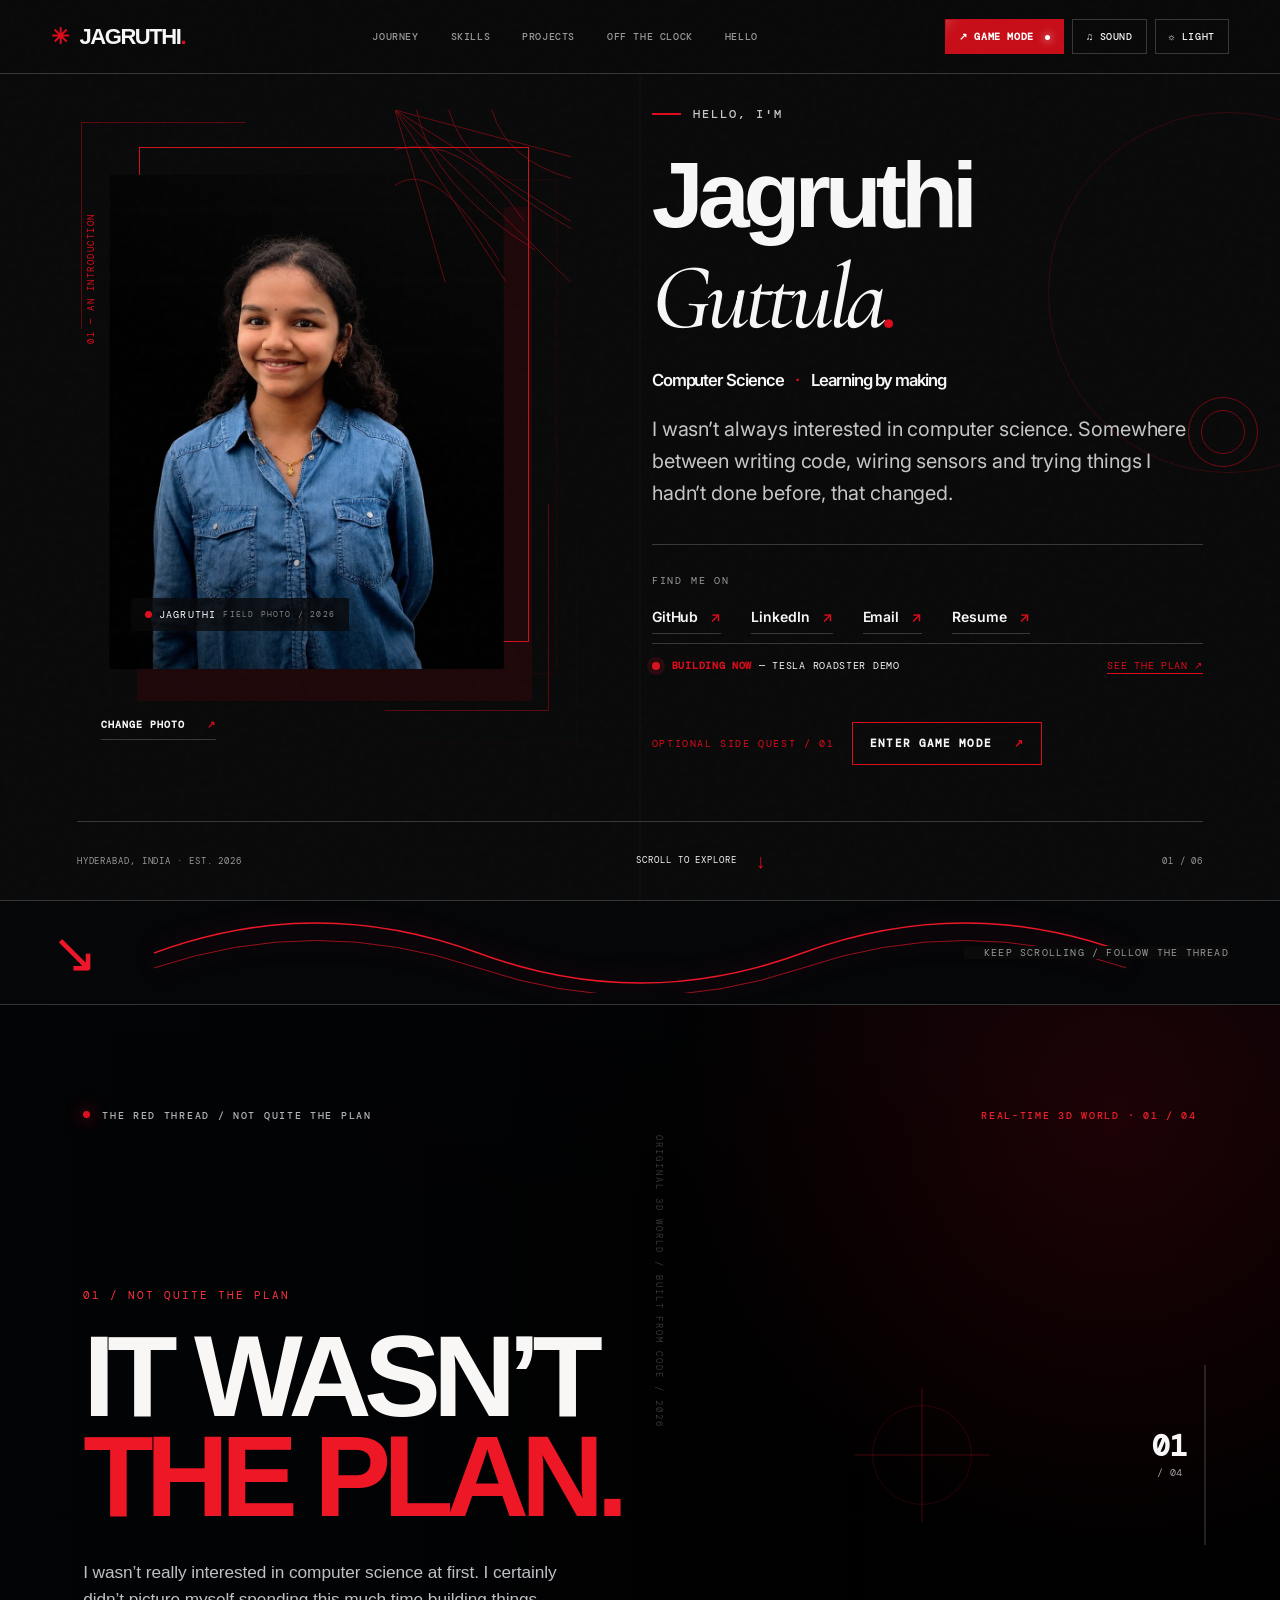
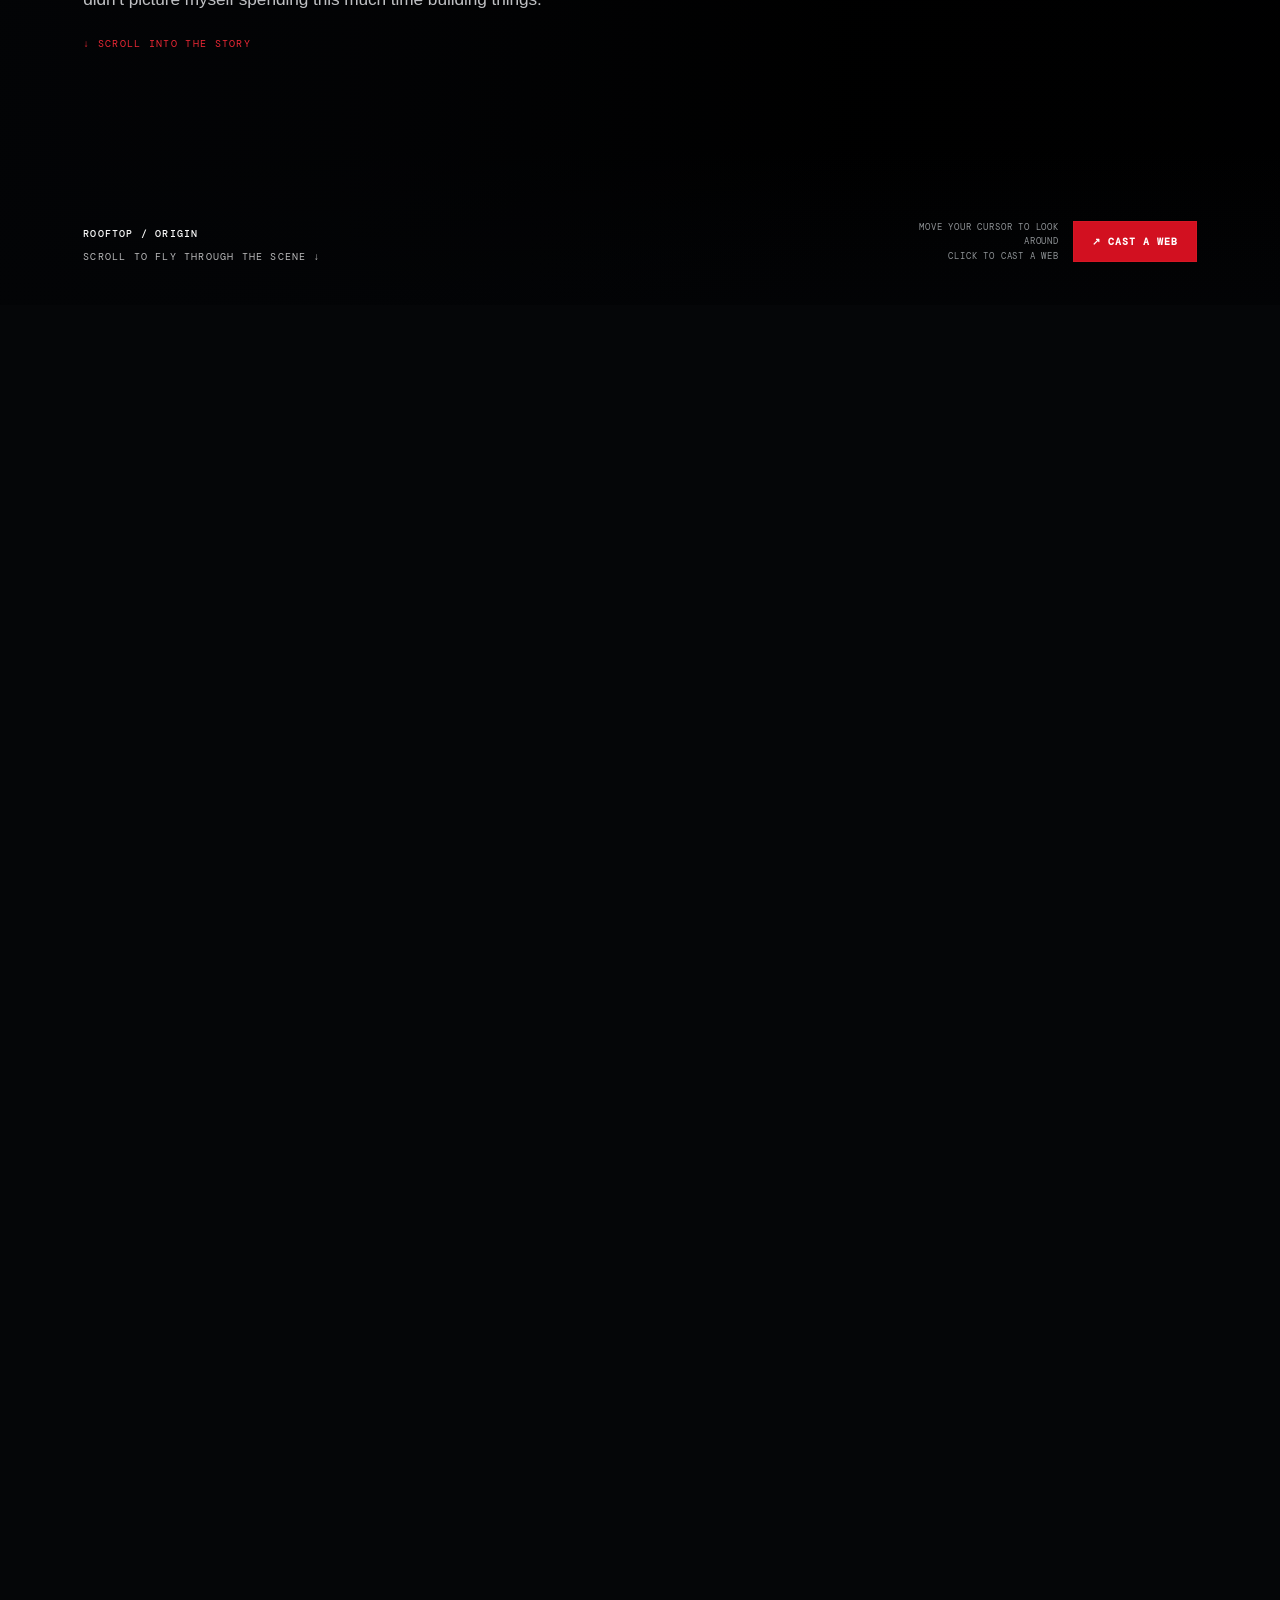
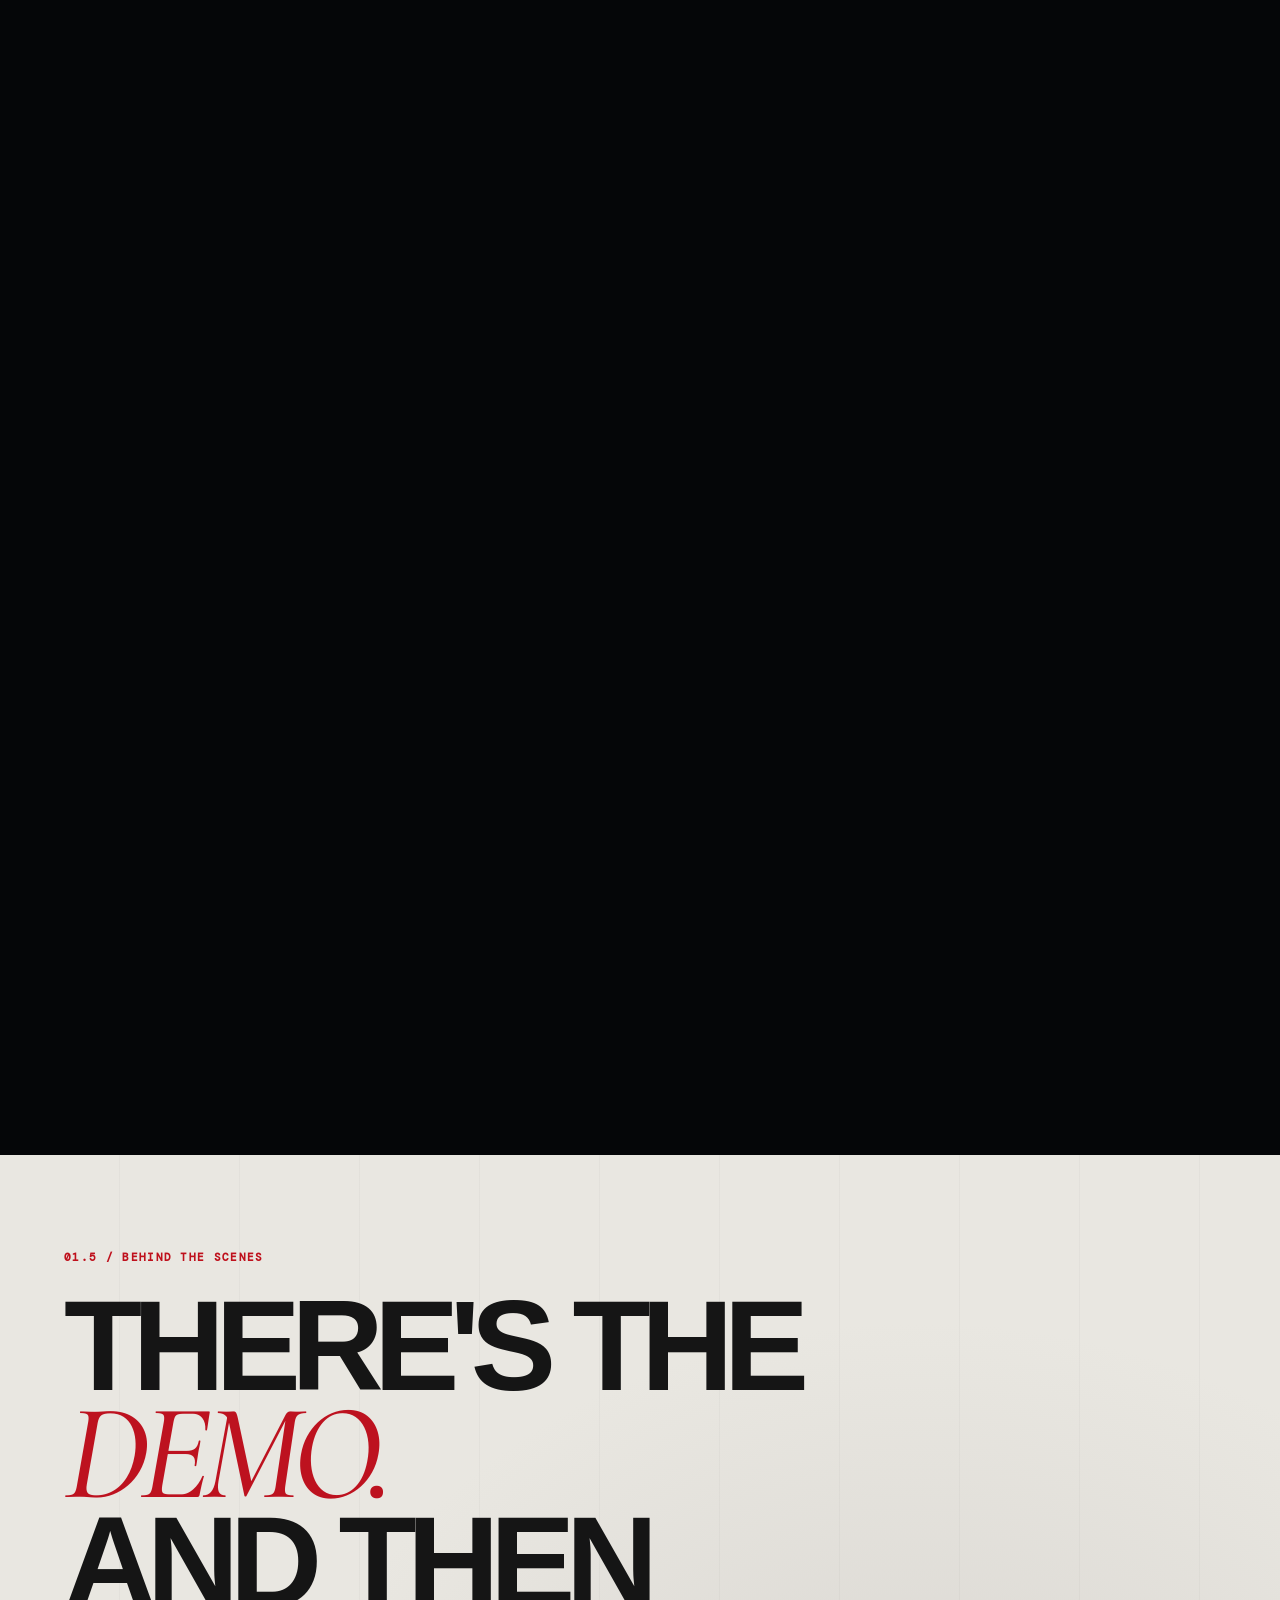
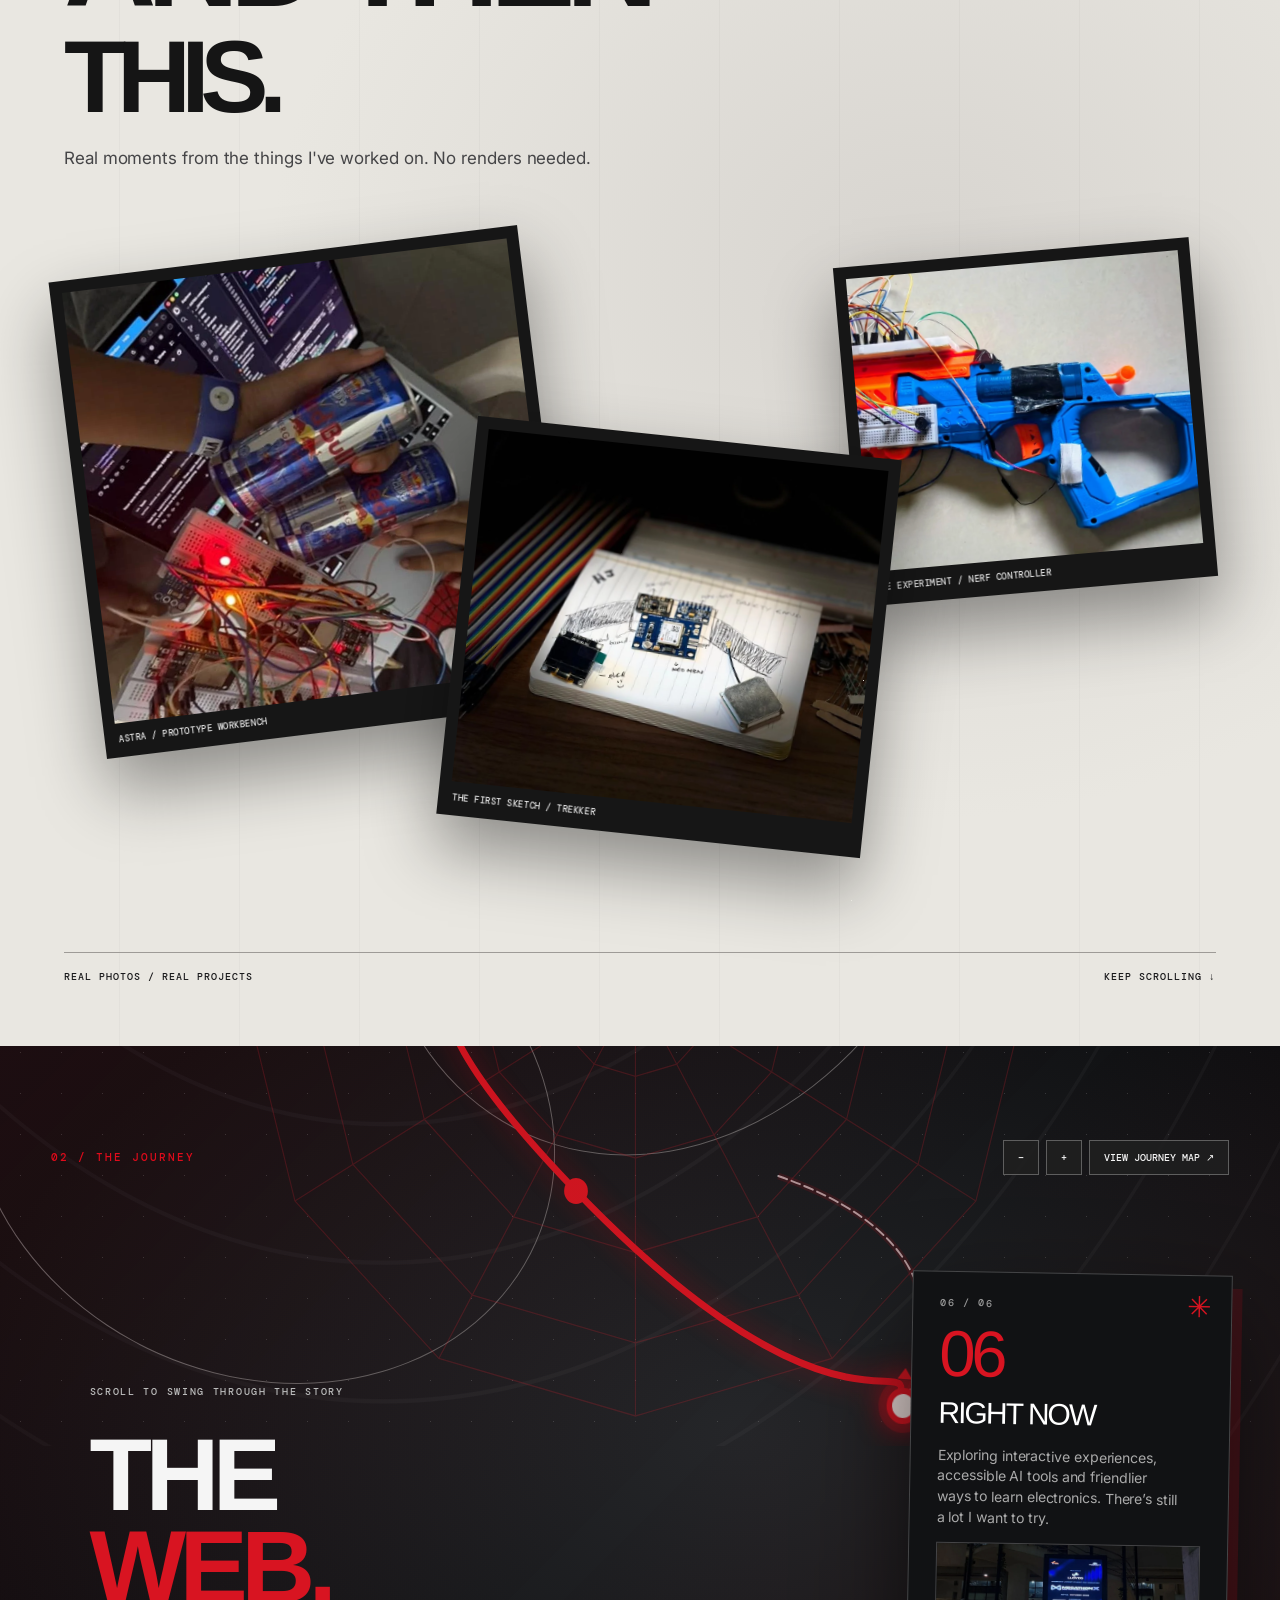
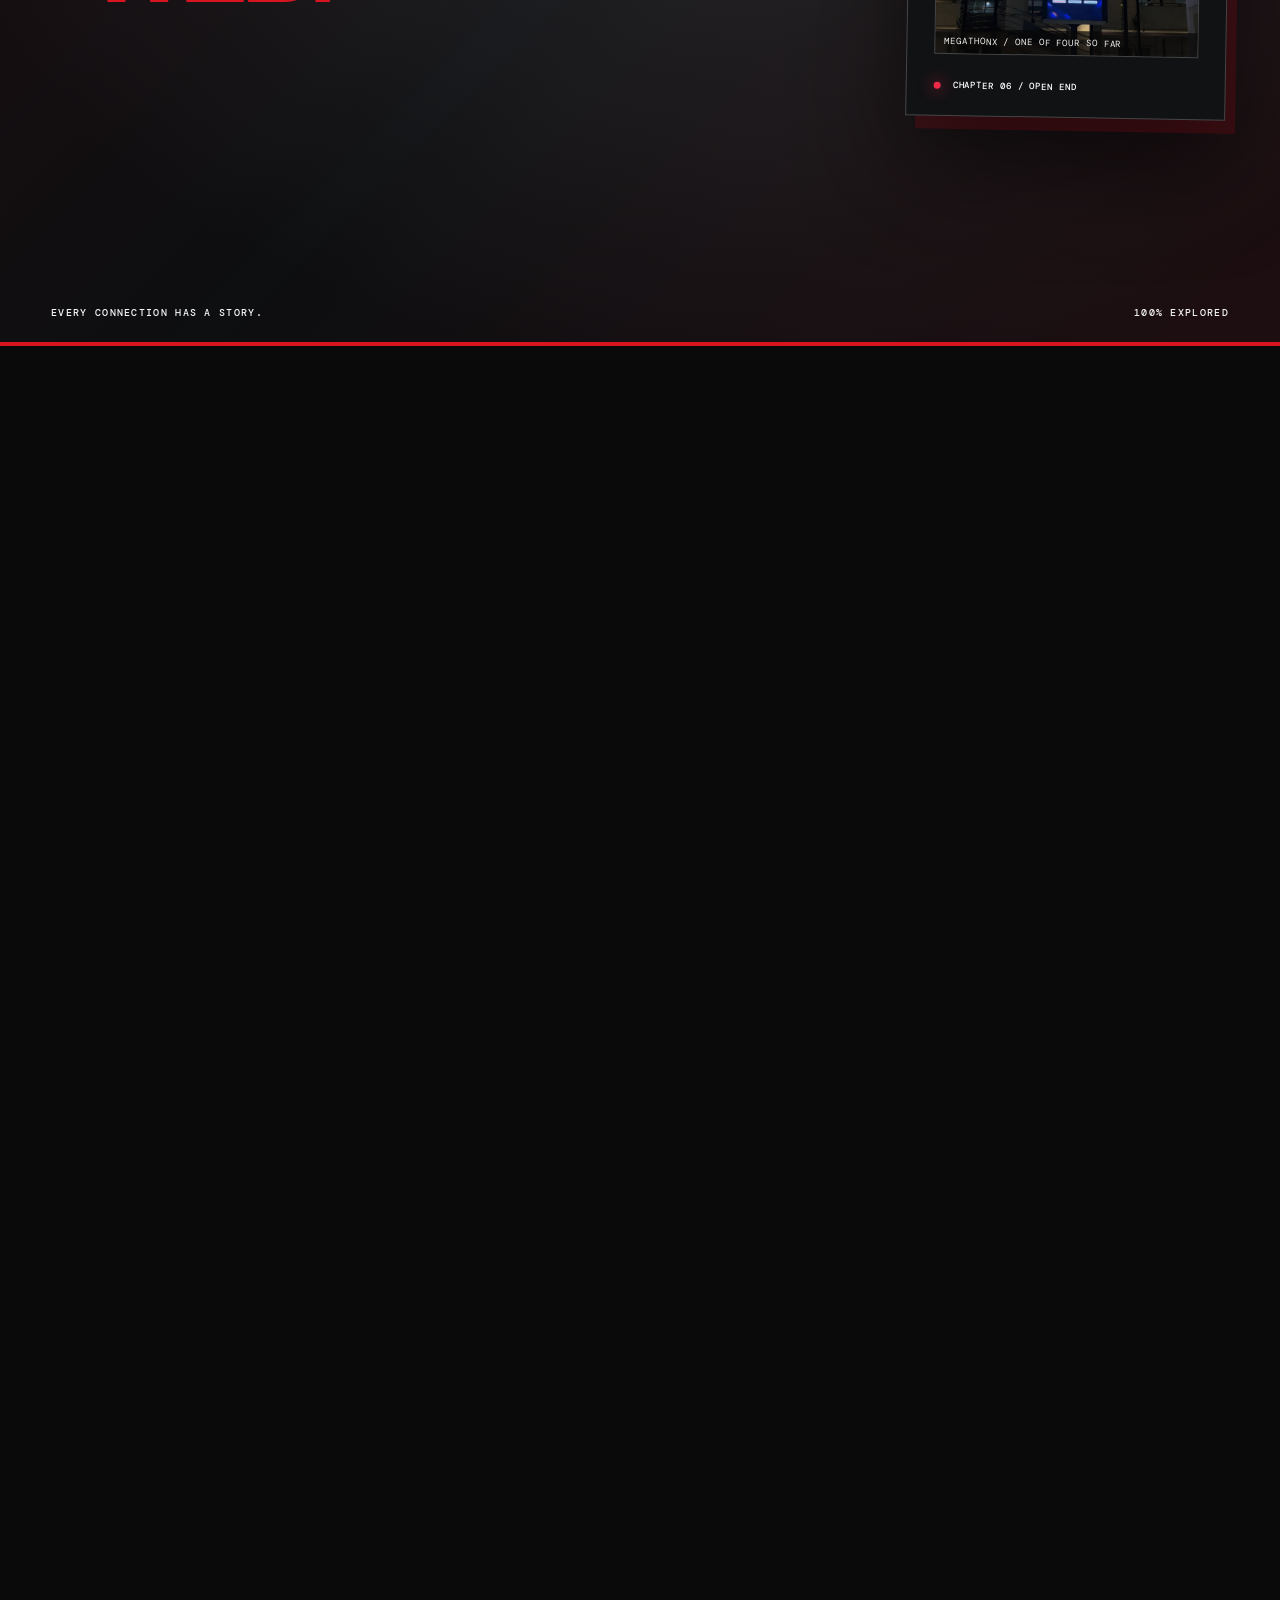
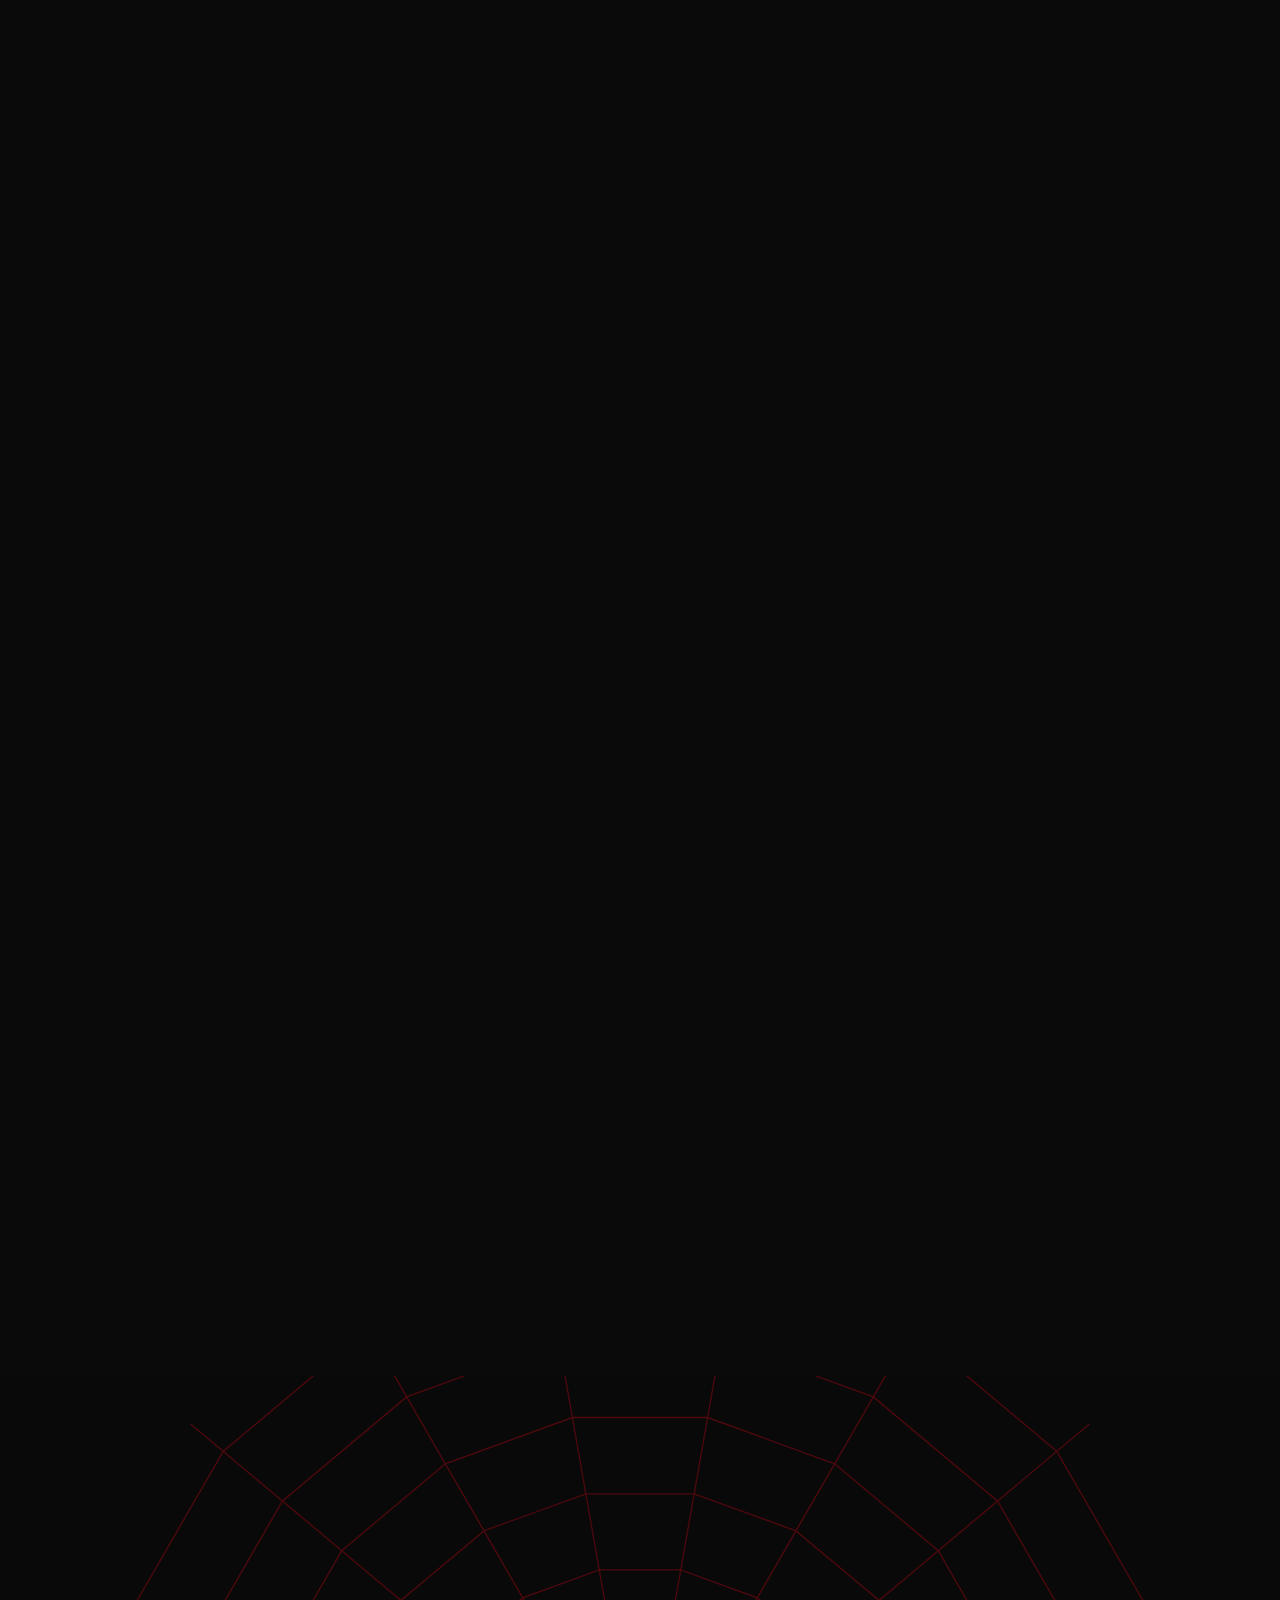
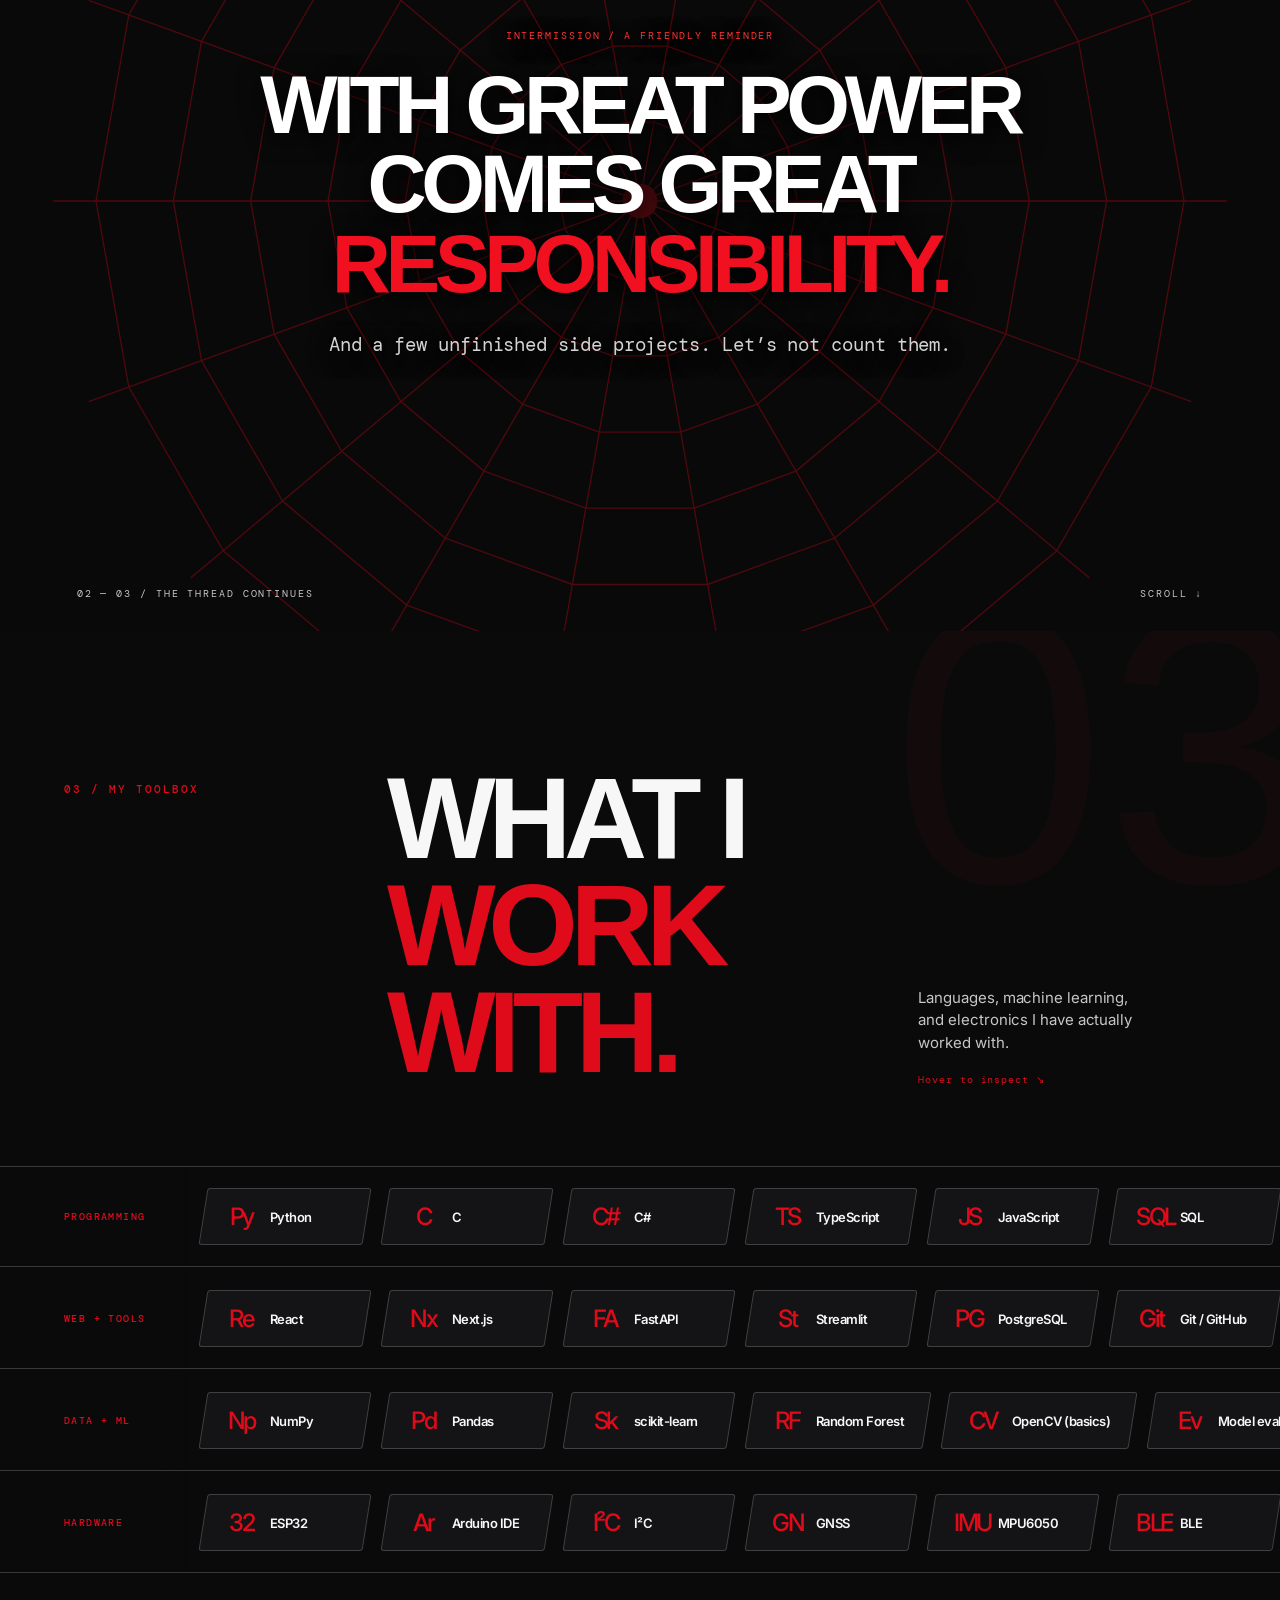
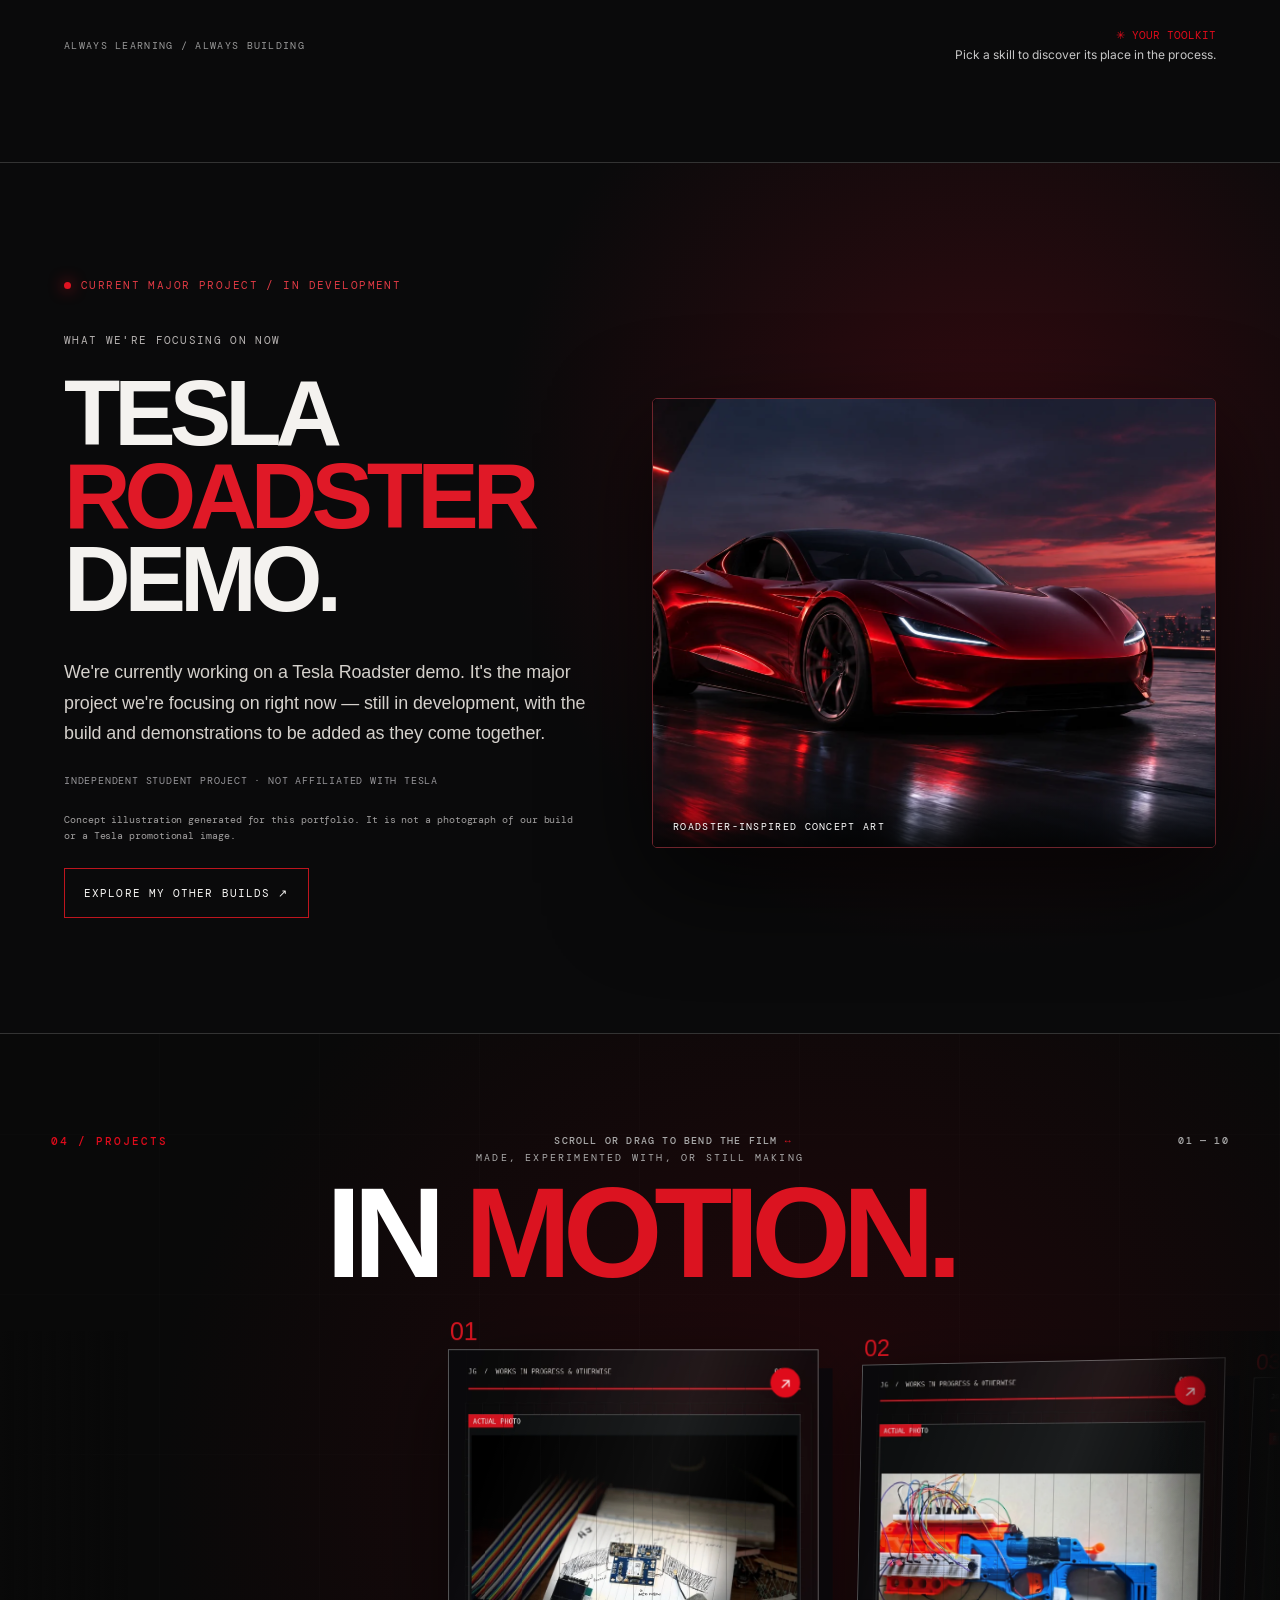
==== commit 55cad655: "Update complete portfolio, photos, music and Roadster" ====
--- a/index.html
+++ b/index.html
@@ -1,261 +1,1292 @@
-<!DOCTYPE html>
-<html lang="en">
+<!doctype html>
+<html lang="en" data-theme="dark">
 <head>
-  <meta charset="UTF-8">
-  <meta name="viewport" content="width=device-width, initial-scale=1.0">
-  <meta name="description" content="Jagruthi — Computer Science portfolio, presented as an interactive atlas.">
-  <title>Jagruthi — Her Portfolio</title>
-  <link rel="preconnect" href="https://fonts.googleapis.com">
-  <link rel="preconnect" href="https://fonts.gstatic.com" crossorigin>
-  <link href="https://fonts.googleapis.com/css2?family=Cormorant+Garamond:wght@400;500;600;700&family=DM+Mono:wght@400;500&family=Inter:wght@400;500;600&display=swap" rel="stylesheet">
-  <link rel="stylesheet" href="styles.css">
-</head>
+<meta charset="utf-8" />
+<meta name="viewport" content="width=device-width,initial-scale=1" />
+<meta name="theme-color" content="#0a0a0c" />
+<title>Jagruthi Guttula — A Web of Experiences | Interactive Portfolio</title>
+<link rel="preconnect" href="https://fonts.googleapis.com"><link rel="preconnect" href="https://fonts.gstatic.com" crossorigin><link href="https://fonts.googleapis.com/css2?family=Cormorant+Garamond:ital,wght@0,500;1,500&family=DM+Mono:wght@400;500&family=Inter:wght@400;500;600;700;800;900&display=swap" rel="stylesheet">
+<style>
+500&family=DM+Sans:wght@400;500;600;700&family=Space+Grotesk:wght@400;500;600;700&family=Anton&display=swap');
+:root{--bg:#0a0a0b;--paper:#151517;--paper2:#202023;--ink:#f4f4f4;--ink-quiet:#bebebe;--muted:#8b8c8e;--red:#df1523;--red-deep:#850b15;--red-soft:rgba(240,40,72,.12);--line:rgba(251,217,219,.2);--mono:'DM Mono',monospace;--display:'Anton',Impact,'Arial Narrow',sans-serif;--sans:'Space Grotesk','Arial',sans-serif;--softsans:'DM Sans',Arial,sans-serif;color-scheme:dark}
+html[data-theme=light]{--bg:#f5f5f5;--paper:#ffffff;--paper2:#e6e6e6;--ink:#161616;--ink-quiet:#555555;--muted:#696969;--red:#bf101c;--red-deep:#7c0b15;--red-soft:rgba(188,31,61,.12);--line:rgba(39,24,29,.2);color-scheme:light}
+*{box-sizing:border-box}html{scroll-behavior:smooth;scroll-padding-top:65px}body{margin:0;background:var(--bg);color:var(--ink);overflow-x:hidden;font-family:var(--sans);transition:background .5s,color .5s}button,input,textarea{font:inherit}button{cursor:pointer}button,a,input,textarea{outline-offset:4px}a{color:inherit;text-decoration:none}button:focus-visible,a:focus-visible,input:focus-visible,textarea:focus-visible{outline:2px solid var(--red)}::selection{background:var(--red);color:#fff}em,i{font-style:normal}button{color:inherit}button:disabled{opacity:.3;cursor:not-allowed}[hidden]{display:none!important}
+#progress{position:fixed;height:2px;z-index:1000;background:var(--red);width:0;left:0;top:0;box-shadow:0 0 20px var(--red);pointer-events:none}.paper-noise{position:fixed;z-index:901;pointer-events:none;inset:0;opacity:.17;background-image:url("data:image/svg+xml,%3Csvg viewBox='0 0 150 150' xmlns='http://www.w3.org/2000/svg'%3E%3Cfilter id='n'%3E%3CfeTurbulence type='fractalNoise' baseFrequency='.93' numOctaves='3' stitchTiles='stitch'/%3E%3C/filter%3E%3Crect width='100%25' height='100%25' opacity='.32' filter='url(%23n)'/%3E%3C/svg%3E")}#cursor-ring{position:fixed;z-index:910;border:1px solid var(--red);width:44px;height:44px;border-radius:50%;pointer-events:none;left:0;top:0;transform:translate(-50%,-50%);opacity:0;transition:width .25s,height .25s,opacity .2s;mix-blend-mode:difference}body.cursor-active #cursor-ring{opacity:.78}body.cursor-hover #cursor-ring{width:74px;height:74px}
+.section-id,.eyebrow{font:500 11px/1.5 var(--mono);letter-spacing:.18em;color:var(--red);text-transform:uppercase}
+/* loader: a full-screen typographic reveal, with diagonal web wires */
+.loader{background:#d4111e;z-index:3000;position:fixed;inset:0;color:#080809;overflow:hidden;display:flex;flex-direction:column;justify-content:space-between;padding:24px max(28px,4vw);transition:clip-path 1.15s cubic-bezier(.78,.03,.18,.97);clip-path:inset(0 0 0 0)}.loader.out{clip-path:inset(0 0 100% 0);pointer-events:none}.loader-top,.loader-bottom{z-index:2;display:flex;justify-content:space-between;gap:10px;font:500 11px var(--mono);letter-spacing:.12em}.loader-wires{position:absolute;inset:-20%;transform:rotate(-20deg);opacity:.34}.loader-wires i{position:absolute;top:-10%;height:140%;width:1px;background:#3a3a3d;left:15%}.loader-wires i:nth-child(2){left:40%}.loader-wires i:nth-child(3){left:65%}.loader-wires i:nth-child(4){left:90%}.loader-center{position:relative;width:100%;z-index:2}.loader-overline{font:600 clamp(11px,1.8vw,18px) var(--mono);letter-spacing:.3em;margin-bottom:1rem}.loader-word{font:400 clamp(115px,25vw,430px)/.72 var(--display);letter-spacing:-.055em;display:flex;flex-direction:column}.loader-word span{display:block;animation:enter-word .8s cubic-bezier(.13,.7,.2,1) both}.loader-word span:nth-child(2){padding-left:13%;animation-delay:.22s;color:#ffffff}.loader-ticker{display:flex;align-items:center;gap:36px;max-width:750px;margin:32px 0 0 auto;justify-content:space-between;font:500 13px var(--mono);letter-spacing:.14em}.loader-ticker b{font-size:60px;font-family:var(--display);font-weight:400}.loader-bottom{align-items:center}.loader-progress{flex:1;max-width:380px;height:2px;background:#666666}.loader-progress i{height:100%;display:block;background:#ffffff;width:0;transition:width .12s ease}@keyframes enter-word{from{opacity:0;transform:translateY(75%) rotate(4deg)}to{opacity:1;transform:none}}
+/* always-on nav */
+.site-head{position:fixed;top:0;left:0;right:0;z-index:800;height:74px;display:flex;align-items:center;justify-content:space-between;gap:24px;padding:0 max(30px,4vw);background:color-mix(in srgb,var(--bg),transparent 9%);backdrop-filter:blur(14px);border-bottom:1px solid var(--line);transition:background .4s}.logo{font:700 22px var(--sans);letter-spacing:-.09em;white-space:nowrap}.logo-asterisk{color:var(--red);margin-right:7px}.logo-period{color:var(--red)}.nav-links{display:flex;gap:clamp(12px,2.5vw,36px);align-items:center}.nav-links a{font:500 10px var(--mono);letter-spacing:.06em;color:var(--muted);transition:color .25s}.nav-links a:hover{color:var(--red)}.header-actions{display:flex;align-items:center;gap:8px}.control{border:1px solid var(--line);background:transparent;padding:10px 13px;font:500 10px var(--mono);letter-spacing:.06em;white-space:nowrap}.control:hover{border-color:var(--red);color:var(--red)}.mobile-menu{display:none}.mobile-panel{position:fixed;inset:74px 0 auto;z-index:820;background:var(--bg);padding:28px;box-shadow:0 20px 50px #0006}.mobile-panel a{display:block;border-bottom:1px solid var(--line);font:clamp(28px,5vw,40px) var(--display);padding:10px 0}
+/* editorial intro / Vivian influence; richly layered, not a repeating card UI */
+.hero-section{position:relative;min-height:100svh;overflow:hidden;padding-top:74px;background:var(--bg)}.hero-section:before{content:'';position:absolute;top:0;left:59%;width:1px;height:100%;background:var(--line)}.hero-margin-code{position:absolute;top:112px;left:max(35px,4vw);font:10px var(--mono);letter-spacing:.2em;transform:rotate(90deg) translateX(2px);transform-origin:top left;color:var(--muted);z-index:3}.hero-viewport{min-height:calc(100svh - 74px);width:min(1460px,calc(100% - 9vw));margin:auto;display:grid;grid-template-columns:1.25fr .85fr;align-items:center;gap:1vw;position:relative;z-index:2}.hero-copy{position:relative;z-index:5;margin-top:-10px}.hello-line{font:600 clamp(18px,2.2vw,29px) var(--sans);letter-spacing:-.06em;margin-bottom:20px}.red-a{color:var(--red);font-size:28px;margin-right:8px}.hero-name{font:400 clamp(140px,17vw,295px)/.76 var(--display);letter-spacing:-.065em;margin:0 0 42px;position:relative;z-index:3;white-space:nowrap}.hero-name .line-mask{display:block;overflow:hidden;padding:0 30px 24px 0}.hero-name .line-mask>span{display:block;transform:translateY(110%);transition:transform 1.2s cubic-bezier(.2,.7,.18,1)}body.loaded .hero-name .line-mask>span{transform:translateY(0)}body.loaded .hero-name .line-mask:nth-child(2)>span{transition-delay:.23s}.hero-name .line-mask:nth-child(2){padding-left:9vw}.name-star{font:normal .27em var(--sans);vertical-align:top;display:inline-block;color:var(--red);transform:translate(13px,13px) rotate(17deg)}.hero-descriptions{display:flex;align-items:end;justify-content:space-between;gap:12px;max-width:660px}.hero-descriptions p{font:400 clamp(17px,2vw,27px)/1.45 var(--sans);letter-spacing:-.035em;margin:0}.hero-descriptions em{color:var(--muted)}.little-index{font:10px var(--mono);color:var(--red)}.hero-socials{display:flex;align-items:center;gap:30px;margin-top:38px}.hero-socials a{font:500 11px var(--mono);letter-spacing:.1em;border-bottom:1px solid var(--ink);padding-bottom:9px;transition:color .2s,border .2s}.hero-socials a:hover{color:var(--red);border-color:var(--red)}.hero-art{position:relative;aspect-ratio:.91;width:100%;max-height:75vh;perspective:1100px;transform-style:preserve-3d;transform:translate3d(0,0,0)}.hero-photo-frame{position:absolute;width:75%;height:79%;top:10%;left:10%;background:repeating-linear-gradient(-45deg,#1d1d20 0 2px,#4a0d12 3px 5px,#d91320 5px 7px);transform:rotate(-8deg);overflow:hidden;box-shadow:19px 25px 0 #4c0e13,30px 40px 0 #cf101b;clip-path:polygon(0 0,96% 0,100% 93%,0 100%);filter:saturate(1.15)}.hero-photo-frame:after{content:'YOU';position:absolute;font:400 250px var(--display);right:-30px;bottom:-100px;color:rgba(255,255,255,.13)}.photo-mark{font:400 clamp(26px,4vw,58px)/.89 var(--display);position:absolute;z-index:8;top:35px;left:28px;mix-blend-mode:screen;color:#f0f0f0;letter-spacing:.04em}.photo-mark b{font-weight:400;color:#0a0a0b}.red-sun{position:absolute;width:70%;aspect-ratio:1;border-radius:50%;background:#cc161f;top:7%;left:33%;box-shadow:0 0 90px #ac0a12}.head-silhouette{position:absolute;bottom:-11%;left:15%;width:75%;height:85%;border-radius:53% 40% 0 0;background:#131315;transform:rotate(-14deg);box-shadow:inset 20px 0 0 rgba(224,43,75,.4)}.head-silhouette:before{content:'';position:absolute;width:63%;height:55%;left:20%;top:-5%;border-radius:49% 43% 48% 44%;background:#0e0e11;transform:rotate(-16deg)}.head-silhouette:after{content:'';position:absolute;left:-13%;top:55%;width:120%;height:70%;background:#131315;border-radius:57% 57% 0 0}.portrait-grid{position:absolute;inset:0;background:repeating-linear-gradient(0deg,transparent 0 11px,rgba(0,0,0,.22) 12px),repeating-linear-gradient(90deg,transparent 0 13px,rgba(0,0,0,.15) 14px);mix-blend-mode:multiply}.web-threads{position:absolute;inset:-6% -5%;width:110%;height:112%;color:#ffffff;filter:drop-shadow(0 0 3px var(--red));transform:rotate(3deg);pointer-events:none;opacity:.8;animation:web-wobble 9s ease-in-out infinite alternate}.art-stamp{position:absolute;right:-2%;bottom:10%;font:500 12px/1.15 var(--mono);letter-spacing:.18em;transform:rotate(8deg);padding:14px;border:2px solid var(--red);background:var(--bg);z-index:5}.art-stamp span{color:var(--red)}.art-cross{position:absolute;top:2%;right:9%;font:400 75px var(--sans);color:var(--red);animation:star-spin 12s linear infinite}.hero-ghost{position:absolute;font:400 clamp(200px,31vw,560px) var(--display);bottom:-25%;left:-7%;opacity:.025;color:var(--ink);pointer-events:none}.hero-dashes{position:absolute;top:30%;right:0;width:25px;display:grid;gap:12px}.hero-dashes i{height:2px;background:var(--red);width:100%}.hero-dashes i:nth-child(even){width:50%}.hero-foot{position:absolute;bottom:22px;left:4vw;right:4vw;display:flex;align-items:center;justify-content:space-between;z-index:5}.hero-foot .eyebrow{font-size:9px;color:var(--muted)}.tiny-red{color:var(--red)}.scroll-instruction{display:flex;gap:17px;align-items:center;font:500 10px var(--mono);letter-spacing:.12em}.scroll-instruction span{display:inline-grid;place-items:center;border:1px solid var(--line);width:35px;height:35px;border-radius:50%;font-size:19px;animation:scroll-pop 2s ease-in-out infinite}.chapter-bridge{height:170px;background:var(--red);color:#080809;overflow:hidden;display:flex;align-items:center;transform:rotate(-2deg) scale(1.04);margin:15px 0 -20px;position:relative;z-index:4}.marquee-word{display:flex;width:max-content;animation:marquee 28s linear infinite;font:400 clamp(70px,9vw,140px)/1 var(--display);white-space:nowrap}.marquee-word span{padding-right:25px}@keyframes marquee{to{transform:translateX(-50%)}}@keyframes scroll-pop{50%{transform:translateY(7px)}}@keyframes web-wobble{to{transform:rotate(-2deg) skewY(2deg)}}@keyframes star-spin{to{transform:rotate(360deg)}}
+/* journey: full-screen scroll-follow map with changing stop cards */
+.journey-section{height:570vh;position:relative;background:#151515;color:#eaeaea;--map-red:#d9111e}.journey-sticky{position:sticky;top:0;height:100svh;overflow:hidden;background:radial-gradient(ellipse at 58% 43%,#fffaf5,#171717 72%);color:#24191e}.journey-world{position:absolute;top:0;left:0;width:100%;height:2300px;transform-origin:center top;will-change:transform;pointer-events:none;background-image:radial-gradient(#6a6a6a 1px,transparent 1px);background-size:40px 40px;opacity:.92}.journey-world:after{content:'';position:absolute;inset:0;background:repeating-radial-gradient(ellipse at 30% 40%,transparent 0 55px,rgba(161,117,118,.13) 56px 58px,transparent 59px 90px);opacity:.45}.terrain-ring{position:absolute;border:1px solid #666666;border-radius:50%;transform:rotate(24deg)}.terrain-one{top:300px;left:18%;width:800px;height:700px}.terrain-two{top:1300px;left:30%;width:580px;height:720px}.terrain-three{top:1720px;left:-3%;width:600px;height:510px}#journey-map-svg{position:absolute;inset:0;width:100%;height:2300px;z-index:1}.map-landmark{position:absolute;font:500 10px var(--mono);letter-spacing:.19em;color:#999999;background:#1d1d1dcc;padding:5px 9px;z-index:2}.landmark-one{top:150px;left:76%}.landmark-two{top:420px;left:39%}.landmark-three{top:805px;left:65%}.landmark-four{top:1210px;left:26%}.landmark-five{top:1575px;left:67%}.journey-top,.journey-bottom{position:absolute;left:4vw;right:4vw;z-index:15;display:flex;align-items:center;justify-content:space-between}.journey-top{top:94px}.journey-map-buttons{display:flex;gap:7px}.journey-map-buttons button{border:1px solid #555555;padding:10px 14px;font:500 10px var(--mono);background:#292929ef;color:#24191e}.journey-map-buttons button:hover{background:#d91220;color:white}.journey-info{position:absolute;z-index:10;inset:0;display:flex;align-items:center;justify-content:space-between;gap:60px;padding:0 max(4vw,30px);pointer-events:none}.journey-headline{margin-left:3vw;align-self:center;max-width:410px}.journey-headline small{font:500 10px var(--mono);color:#aaaaaa;letter-spacing:.17em}.journey-headline h2{font:400 clamp(75px,9vw,160px)/.9 var(--display);letter-spacing:-.035em;margin:30px 0 0}.journey-headline i{color:var(--map-red)}.journey-stop{width:clamp(250px,24vw,360px);background:#161616;color:#f4f4f4;box-shadow:24px 24px 0 rgba(191,61,83,.28),0 50px 100px #00000055;transform:rotate(3deg);padding:28px 30px 32px;min-height:278px;position:relative;pointer-events:auto;transition:transform .4s,opacity .3s}.journey-stop.change{transform:translateY(18px) rotate(8deg);opacity:.2}.journey-stop:before{content:'✳';position:absolute;right:20px;top:13px;color:var(--map-red);font:29px var(--sans)}.stop-fraction{font:500 10px var(--mono);letter-spacing:.16em;color:#999999}.stop-year{margin-top:16px;font:400 72px/.9 var(--display);color:var(--map-red)}.journey-stop h3{font:400 30px var(--display);margin:12px 0 8px;letter-spacing:.02em}.journey-stop p{font:400 13px/1.55 var(--softsans);color:#bbbbbb;max-width:240px}.stop-signal{display:flex;align-items:center;gap:12px;margin-top:25px;font:500 9px var(--mono);letter-spacing:.1em}.stop-signal i{width:7px;height:7px;background:#ed294a;border-radius:50%;box-shadow:0 0 15px #ed294a;animation:pulse 1.8s infinite}.journey-bottom{bottom:27px;font:500 10px var(--mono);letter-spacing:.13em}.journey-progress{position:absolute;bottom:0;left:0;right:0;background:#343434;height:4px;z-index:16}.journey-progress>span{display:block;width:0;height:100%;background:var(--map-red)}@keyframes pulse{50%{transform:scale(1.8);opacity:.55}}.map-modal{position:fixed;z-index:1100;inset:0;background:#111112;color:#f2f2f2;padding:35px 6vw;overflow:auto}.map-modal-head{display:flex;justify-content:space-between;font:500 12px var(--mono);letter-spacing:.14em;gap:15px}.map-modal-head button{border:1px solid #999999;background:transparent;padding:10px}.route-panel{position:relative;max-width:1050px;margin:25px auto;display:grid;grid-template-columns:1fr .8fr;align-items:center}.route-panel>svg{width:100%;max-height:74vh}.map-list{display:grid;gap:10px}.map-list button{background:#f4f4f4;border:1px solid #aaaaaa;color:#f4f4f4;padding:13px;text-align:left;font:400 11px var(--mono);display:flex;gap:15px}.map-list button strong{color:#df1523}
+/* skill ribbons: distinct auto-looping bands */
+.skills-section{position:relative;min-height:110svh;overflow:hidden;background:var(--bg);padding:150px 0 100px}.skills-section:before{content:'03';font:400 30vw var(--display);color:var(--red);opacity:.045;position:absolute;right:-3vw;top:-8vw;pointer-events:none}.skills-heading{display:grid;grid-template-columns:1fr 1.7fr 1fr;gap:2vw;padding:0 5vw 80px;align-items:start}.skills-heading h2{font:400 clamp(65px,9vw,150px)/.93 var(--display);letter-spacing:-.045em;margin:-16px 0 0}.skills-heading h2 em{color:var(--red)}.skills-description{font:400 15px/1.5 var(--softsans);max-width:230px;color:var(--ink-quiet);align-self:end}.skills-description span{display:block;color:var(--red);font:10px var(--mono);margin-top:19px;letter-spacing:.09em}.skills-list{display:grid;gap:2px;overflow:hidden;border-top:1px solid var(--line);border-bottom:1px solid var(--line)}.skill-row{position:relative;padding:21px 0;border-bottom:1px solid var(--line);overflow:hidden}.skill-row:last-child{border:0}.skill-row .skill-label{position:absolute;z-index:4;top:0;bottom:0;left:0;width:160px;display:flex;align-items:center;padding-left:5vw;background:linear-gradient(90deg,var(--bg) 65%,transparent);font:500 10px var(--mono);letter-spacing:.14em;color:var(--red);pointer-events:none}.skill-track{display:flex;gap:18px;width:max-content;padding:0 0 0 155px;animation:skill-marquee var(--speed,35s) linear infinite}.skill-row.reverse .skill-track{animation-direction:reverse}.skill-row:hover .skill-track,.skill-row:focus-within .skill-track{animation-play-state:paused}.skill-card{display:flex;align-items:center;gap:13px;flex:0 0 auto;padding:13px 22px;min-width:164px;border:1px solid var(--line);background:var(--paper);color:var(--ink);transform:skewX(-9deg);transition:background .2s,color .2s,transform .3s;border-radius:3px;cursor:pointer}.skill-card:hover,.skill-card:focus-visible{background:var(--red);color:#fff;transform:skewX(-9deg) translateY(-4px)}.skill-card>span{transform:skewX(9deg)}.skill-symbol{font:500 24px var(--sans);letter-spacing:-.1em;width:31px;color:var(--red)}.skill-card:hover .skill-symbol{color:white}.skill-card .skill-name{font:600 13px var(--sans);letter-spacing:-.04em}.skills-footer{display:flex;justify-content:space-between;align-items:center;gap:15px;margin:55px 5vw 0;font:10px var(--mono);letter-spacing:.13em;color:var(--muted)}.skills-detail{font:12px var(--sans);letter-spacing:normal;color:var(--ink);display:flex;flex-direction:column;gap:5px;max-width:360px;text-align:right}.skills-detail strong{font:11px var(--mono);color:var(--red)}.skills-detail span{color:var(--ink-quiet);font-size:12px}@keyframes skill-marquee{to{transform:translateX(-50%)}}
+/* project film strip / immersive scroll-driven gallery */
+.projects-section{height:480vh;position:relative;background:#0b0b0c;color:#f4f4f4}.projects-sticky{height:100svh;position:sticky;top:0;overflow:hidden;background:radial-gradient(ellipse at 50% 82%,#250609,#0a0a0c 68%)}.projects-sticky:before{content:'';position:absolute;inset:0;background:repeating-linear-gradient(90deg,transparent 0 159px,rgba(255,255,255,.035) 160px),repeating-linear-gradient(0deg,transparent 0 159px,rgba(255,255,255,.035) 160px);pointer-events:none}.projects-top,.projects-footer{position:absolute;z-index:6;left:4vw;right:4vw;display:flex;justify-content:space-between;align-items:center;gap:15px;font:500 10px var(--mono);letter-spacing:.12em;color:#a0a0a0}.projects-top{top:99px}.projects-top b{color:#df1523}.projects-heading{position:absolute;top:13%;width:100%;z-index:4;pointer-events:none;text-align:center}.project-eyebrow{font:10px var(--mono);letter-spacing:.22em;color:#aaaaaa}.projects-heading h2{font:400 clamp(70px,10vw,170px)/1 var(--display);letter-spacing:-.045em;margin:5px 0 0}.projects-heading em{color:#e01824}.film-viewport{position:absolute;top:33%;bottom:10%;left:0;right:0;cursor:grab;perspective:1200px;overflow:visible;touch-action:pan-y}.film-viewport:active{cursor:grabbing}.film-viewport:before,.film-viewport:after{position:absolute;content:'';width:10%;height:100%;top:0;pointer-events:none;z-index:4}.film-viewport:before{left:0;background:linear-gradient(90deg,#150b10,transparent)}.film-viewport:after{right:0;background:linear-gradient(-90deg,#150b10,transparent)}.film-track{display:flex;align-items:center;gap:35px;width:max-content;height:100%;padding:0 35vw;transform-style:preserve-3d;will-change:transform}.film-card{position:relative;flex:0 0 auto;width:clamp(270px,29vw,430px);height:min(53vh,510px);min-height:300px;overflow:visible;transform-style:preserve-3d;will-change:transform;cursor:pointer}.film-art{position:absolute;inset:0;overflow:hidden;background:#1d1d20;box-shadow:14px 19px 0 #06070bbb,0 28px 80px #0009;transform-style:preserve-3d}.film-slices{position:absolute;inset:0;display:flex;overflow:hidden;transform-style:preserve-3d}.film-slice{display:block;flex:0 0 auto;height:100%;transform-style:preserve-3d;will-change:transform;backface-visibility:hidden}.film-shine{position:absolute;inset:0;pointer-events:none;z-index:4;background:linear-gradient(110deg,transparent 15%,rgba(255,255,255,.12) 48%,transparent 67%);opacity:.5;mix-blend-mode:screen}.film-art:after{content:'';position:absolute;inset:0;border:1px solid #ffffff50;pointer-events:none}.film-card::before{content:attr(data-index);position:absolute;top:-32px;left:2px;font:400 25px var(--display);color:#dd1521}.film-meta{position:absolute;bottom:0;left:0;right:0;padding:50px 26px 22px;background:linear-gradient(transparent,#000a);z-index:5;color:white;pointer-events:none}.film-meta .film-category{font:500 10px var(--mono);letter-spacing:.15em;color:#f0f0f0}.film-meta h3{font:400 clamp(36px,3.9vw,55px)/1 var(--display);margin:7px 0 0}.film-open{position:absolute;top:16px;right:16px;z-index:6;background:var(--red);width:35px;height:35px;display:grid;place-items:center;color:white;font-size:18px;border:0;border-radius:50%;transform:scale(.85);transition:transform .3s}.film-card:hover .film-open{transform:scale(1.12)}.projects-footer{bottom:25px}.project-track-progress{width:min(30vw,380px);height:2px;background:#999999}.project-track-progress i{width:0;height:100%;background:#f03253;display:block}.project-modal{position:fixed;z-index:1200;inset:0;background:#0c090de8;backdrop-filter:blur(15px);padding:5vw;overflow:auto}.project-modal-shell{max-width:1200px;margin:auto;background:#21141a;border:1px solid #704454;display:grid;grid-template-columns:1fr 1fr;position:relative}.project-modal-close{position:absolute;top:-48px;right:0;border:1px solid #785864;background:#130e12;color:white;padding:10px 15px;font:12px var(--mono)}.project-modal-visual{min-height:540px;background-position:center;background-size:cover}.project-modal-copy{padding:clamp(30px,5vw,70px);display:flex;flex-direction:column;justify-content:center}.project-modal-copy>span{font:12px var(--mono);color:#f13859;letter-spacing:.2em}.project-modal-copy h3{font:400 clamp(60px,8vw,125px)/.9 var(--display);margin:23px 0}.project-modal-copy p{font:17px/1.6 var(--softsans);color:#dfc3c6}.modal-tags{display:flex;gap:10px;flex-wrap:wrap}.modal-tags span{font:10px var(--mono);border:1px solid #744351;padding:10px;color:#ffdddf}.project-modal-copy .modal-footnote{font:10px var(--mono);margin-top:50px;color:#967782}
+/* personal scrapbook collage / off the clock */
+.offclock-section{background:#111113;color:#f3f3f3;min-height:1350px;position:relative;overflow:hidden;padding:118px 5vw 70px}.offclock-section:before{content:'';position:absolute;inset:0;opacity:.2;background:radial-gradient(#444444 1px,transparent 1px);background-size:30px 30px;pointer-events:none}.off-head,.off-bottom{display:flex;justify-content:space-between;position:relative;z-index:2;font:500 10px var(--mono);letter-spacing:.1em}.off-head .section-id{color:#ed2948}.off-main{margin:70px 0 0;display:flex;justify-content:space-between;align-items:flex-end;position:relative;z-index:2}.off-main h2{font:400 clamp(90px,15vw,240px)/.84 var(--display);letter-spacing:-.04em;margin:0}.off-main h2 em{color:#e52948}.off-main p{text-align:right;font:18px/1.55 var(--sans);margin:0 0 20px}.off-main p i{color:#ab727f}.scrapbook{position:relative;height:820px;margin:15px auto 0;max-width:1360px}.scrap{position:absolute;z-index:2;top:var(--y);left:var(--x);width:var(--w);padding:12px 12px 0;background:#fffaf5;box-shadow:7px 10px 0 rgba(88,45,56,.24),0 20px 48px rgba(75,40,48,.25);transform:rotate(var(--r));cursor:grab;touch-action:none;transition:box-shadow .2s,filter .2s;user-select:none}.scrap:active{cursor:grabbing}.scrap:hover{box-shadow:15px 26px 0 rgba(88,45,56,.24),0 24px 80px rgba(75,40,48,.35);z-index:12}.scrap-art{height:clamp(200px,21vw,315px);width:100%;overflow:hidden;position:relative}.scrap-caption{height:54px;display:flex;justify-content:space-between;align-items:center;gap:8px;color:#361b23}.scrap-caption b{font:600 10px var(--mono);letter-spacing:.04em}.scrap-caption span{font:8px var(--mono);white-space:nowrap;color:#d13651}.dance-art{background:radial-gradient(circle at 55% 40%,#ff7190,#bb2646 45%,#451322 85%)}.dance-art:after{content:'';position:absolute;left:48%;top:25%;width:13px;height:13px;border-radius:50%;background:white;box-shadow:35px 29px 0 #ffd4ce,-12px 95px 0 #fda9b3}.dance-ripple{position:absolute;inset:10%;border-radius:50%;border:3px solid #f6b2be;animation:vinyl-spin 18s linear infinite}.dance-ripple.r2{inset:25%;border-style:dashed;animation-direction:reverse}.dance-person{position:absolute;font-size:155px;color:#f4cad2;top:19%;left:25%;animation:star-spin 17s linear infinite}.sky-art{background:linear-gradient(#571f4d 3%,#bd5072 40%,#ed8462 62%,#fff09c 95%)}.sky-sun{position:absolute;top:42%;left:40%;width:90px;height:90px;border-radius:50%;background:#ffd3a7;box-shadow:0 0 55px #f9bd82}.sky-hills{position:absolute;bottom:-16%;left:-8%;width:125%;height:60%;background:#2b1830;clip-path:polygon(0 60%,20% 30%,45% 62%,60% 35%,85% 15%,100% 60%,100% 100%,0 100%)}.music-art{background:#bd284a;display:grid;place-items:center}.vinyl{width:235px;max-width:100%;aspect-ratio:1;border-radius:50%;background:repeating-radial-gradient(circle,#120d17 0 4px,#33212d 5px 6px,#140e17 7px 10px);border:4px solid #140d12;box-shadow:0 10px 35px #0009;display:grid;place-items:center;animation:vinyl-spin 6s linear infinite}.vinyl-sticker{width:33%;aspect-ratio:1;border-radius:50%;background:#f74865;display:grid;place-content:center;text-align:center;font:12px var(--mono);color:white;letter-spacing:.12em}.vinyl-sticker b{font:30px var(--display)}.night-art{background:linear-gradient(155deg,#0d1a35,#2a2049 63%,#8b416a)}.night-art:before{content:'✧  ·  ✦   ·  ✳       ✧      · ✦  ·   ✧';position:absolute;inset:30px;color:#e8e0fb;font-size:29px;line-height:3;letter-spacing:4px}.night-moon{position:absolute;right:30px;top:45px;width:75px;height:75px;background:#ffdbd2;border-radius:50%;box-shadow:0 0 45px #fbb5ce}.night-hill{position:absolute;inset:auto 0 0;height:40%;background:#161329;clip-path:polygon(0 60%,20% 40%,50% 65%,76% 10%,100% 55%,100% 100%,0 100%)}.sticker-scribble{position:absolute;left:4%;top:55%;transform:rotate(-14deg);font:400 110px/.79 var(--display);color:#ed2948;z-index:1}.sticker-scribble span{font-family:var(--sans);font-size:80px}.sticker-ticket{position:absolute;left:52%;top:41%;transform:rotate(-11deg);padding:16px 18px;border:2px dashed #ac6b7b;color:#994e62;font:12px var(--mono);letter-spacing:.12em;z-index:1;background:#f9e3de}.sticker-ticket b{display:block;margin-top:7px;font:24px var(--display);letter-spacing:0}.sticker-label{position:absolute;right:8%;bottom:1%;font:10px var(--mono);letter-spacing:.18em;color:#a16f79}.off-bottom{margin-top:12px}
+@keyframes vinyl-spin{to{transform:rotate(360deg)}}
+/* conversational, multi-step form */
+.contact-section{min-height:100svh;padding:120px 5vw 28px;background:var(--bg);position:relative;overflow:hidden}.contact-section:before{content:'✳';font:900 750px var(--sans);position:absolute;right:-220px;bottom:-400px;color:var(--red);opacity:.06;pointer-events:none}.contact-meta,.contact-bottom{display:flex;justify-content:space-between;gap:10px;align-items:center;font:10px var(--mono);letter-spacing:.12em;color:var(--muted);position:relative;z-index:2}.contact-layout{display:grid;grid-template-columns:1fr 1fr;gap:8vw;align-items:center;min-height:calc(100svh - 270px);position:relative;z-index:2}.contact-copy>span{font:11px var(--mono);color:var(--red);letter-spacing:.18em}.contact-copy h2{font:400 clamp(68px,9vw,155px)/.91 var(--display);letter-spacing:-.035em;margin:27px 0 25px}.contact-copy h2 i{color:var(--red)}.contact-copy p{font:16px/1.65 var(--softsans);color:var(--ink-quiet);max-width:360px}.contact-visual{display:flex;gap:16px;align-items:end;margin-top:15px}.contact-visual svg{max-width:190px;width:30%;height:auto}.contact-visual span{font:9px var(--mono);letter-spacing:.1em;color:var(--muted);max-width:110px}.contact-form-shell{border-top:1px solid var(--ink);min-height:400px}.form-steps{display:flex;justify-content:space-between;gap:15px;align-items:center;padding:19px 0;border-bottom:1px solid var(--line);font:10px var(--mono);letter-spacing:.08em;color:var(--muted)}.form-steps>div{width:90px;background:var(--line);height:2px}.form-steps i{display:block;height:100%;width:33.33%;background:var(--red);transition:width .4s}.form-step{display:none;padding:58px 0 40px;min-height:234px;animation:form-in .5s cubic-bezier(.2,.7,.2,1)}.form-step.active{display:block}@keyframes form-in{from{opacity:0;transform:translateY(27px)}to{opacity:1;transform:none}}.form-step label{display:block;font:500 11px var(--mono);letter-spacing:.14em;color:var(--red);margin-bottom:25px}.form-step input,.form-step textarea{background:transparent;color:var(--ink);width:100%;border:0;border-bottom:1px solid var(--ink);font:400 clamp(24px,3vw,44px)/1.25 var(--sans);letter-spacing:-.04em;padding:0 0 17px;outline:none;resize:none;border-radius:0}.form-step input::placeholder,.form-step textarea::placeholder{color:var(--muted);opacity:.5}.form-step input:focus,.form-step textarea:focus{border-color:var(--red)}.step-hint{font:11px var(--mono);margin-top:16px;color:var(--muted)}.form-controls{display:flex;justify-content:space-between;gap:16px;padding-top:14px}.form-controls button,.contact-thanks button{background:transparent;border:1px solid var(--line);font:500 11px var(--mono);letter-spacing:.09em;padding:14px 21px}.form-controls button:last-child{background:var(--red);border-color:var(--red);color:#fff}.form-controls button:last-child:hover{background:var(--red-deep)}.form-alert{font:12px var(--mono);color:var(--red);min-height:26px;margin-top:14px}.contact-thanks{padding-top:40px}.contact-thanks h3{font:400 85px/.95 var(--display);margin:10px 0}.contact-thanks h3 i{color:var(--red)}.contact-thanks p{font:15px/1.6 var(--softsans);color:var(--ink-quiet)}.contact-bottom{padding-top:25px;border-top:1px solid var(--line)}.contact-bottom a{color:var(--red)}
+/* responsive */
+@media(max-width:1100px){.nav-links{gap:12px}.nav-links a{font-size:9px}.logo{font-size:19px}.hero-name{font-size:16vw}.hero-photo-frame{width:88%;left:5%}.journey-headline{margin-left:0}.journey-info{gap:15px}.journey-headline h2{font-size:9vw}.journey-stop{width:280px}.skills-heading{grid-template-columns:.7fr 1.7fr .8fr}.off-main h2{font-size:13vw}}
+@media(max-width:760px){#cursor-ring{display:none}.site-head{height:64px;padding:0 18px}.nav-links{display:none}.header-actions .control{font-size:9px;padding:8px 9px}.mobile-menu{display:block}.mobile-panel{top:64px}.logo{font-size:19px}.loader{padding:24px}.loader-top,.loader-bottom{font-size:9px}.loader-word{font-size:31vw}.loader-word span:nth-child(2){padding-left:4%}.loader-overline{font-size:10px}.loader-ticker{margin:28px 0 0}.loader-ticker b{font-size:44px}.loader-bottom span:last-child{display:none}.hero-section{padding-top:64px;min-height:870px}.hero-section:before{left:50%}.hero-viewport{display:flex;flex-direction:column;align-items:stretch;min-height:0;width:calc(100% - 34px);gap:0}.hero-copy{order:1;margin-top:80px}.hello-line{font-size:18px}.hero-name{font-size:23vw;margin:20px 0 22px}.hero-name .line-mask:nth-child(2){padding-left:8vw}.hero-name .line-mask{padding-bottom:12px}.hero-descriptions p{font-size:16px}.hero-socials{gap:16px;flex-wrap:wrap;margin-top:20px}.hero-socials a{font-size:9px}.hero-art{order:0;height:250px;width:min(300px,60%);margin:10px auto -27px 28%;transform:rotate(-5deg)}.hero-photo-frame{width:88%;height:100%;top:0}.photo-mark{font-size:24px;top:15px;left:15px}.hero-foot{bottom:22px;right:17px;left:17px}.hero-foot .eyebrow{font-size:8px;max-width:175px}.scroll-instruction{font-size:8px}.scroll-instruction span{width:30px;height:30px}.hero-margin-code,.hero-dashes{display:none}.chapter-bridge{height:95px}.marquee-word{font-size:60px}.journey-section{height:485vh}.journey-top{top:80px;left:20px;right:20px;align-items:flex-start}.journey-map-buttons{flex-wrap:wrap;max-width:165px;justify-content:flex-end}.journey-map-buttons button{font-size:8px;padding:9px}.journey-info{display:block;padding:0 22px}.journey-headline{position:absolute;top:23%;left:22px}.journey-headline h2{font-size:19vw;margin-top:10px}.journey-headline small{font-size:8px}.journey-stop{position:absolute;bottom:70px;right:22px;width:min(58%,280px);padding:20px;min-height:210px}.stop-year{font-size:53px}.journey-stop h3{font-size:21px}.journey-stop p{font-size:11px;margin:6px 0}.stop-signal{margin-top:16px;font-size:8px}.journey-bottom{bottom:16px;left:22px;right:22px;font-size:7px}.journey-world{width:180%;left:-50%;opacity:.85}.map-landmark{display:none}.route-panel{display:block}.route-panel>svg{height:250px}.skills-section{padding:95px 0 70px}.skills-heading{display:block;padding:0 25px 45px}.skills-heading h2{font-size:19vw;margin:18px 0}.skills-description{max-width:100%;font-size:13px}.skill-row .skill-label{width:90px;padding-left:16px;font-size:8px}.skill-track{padding-left:85px;gap:10px}.skill-card{min-width:139px;padding:12px}.skill-card .skill-name{font-size:11px}.skill-symbol{font-size:19px}.skills-footer{margin:35px 22px;display:block}.skills-detail{margin-top:18px;text-align:left}.projects-top{top:80px;left:18px;right:18px;font-size:8px}.projects-top>span:nth-child(2){display:none}.projects-heading{top:16%}.projects-heading h2{font-size:17vw}.project-eyebrow{font-size:8px}.film-viewport{top:33%;bottom:14%}.film-track{padding:0 15vw;gap:22px}.film-card{width:min(77vw,340px);height:min(47vh,500px)}.film-meta h3{font-size:40px}.projects-footer{bottom:24px;left:20px;right:20px;font-size:7px}.project-track-progress{width:22vw}.project-modal{padding:65px 15px 15px}.project-modal-shell{display:block}.project-modal-visual{min-height:260px}.project-modal-copy{padding:20px}.project-modal-copy h3{font-size:64px}.project-modal-close{top:-44px}.offclock-section{min-height:1400px;padding:90px 20px 60px}.off-head{font-size:8px}.off-main{margin-top:45px;display:block}.off-main h2{font-size:18vw}.off-main p{text-align:left;font-size:15px;margin-top:25px}.scrapbook{height:970px}.scrap{width:40vw!important;min-width:170px}.scrap-art{height:215px}.scrap-dance{left:2%!important;top:4%!important}.scrap-sky{left:49%!important;top:21%!important}.scrap-music{left:2%!important;top:43%!important}.scrap-night{left:50%!important;top:68%!important}.scrap-caption b{font-size:8px}.scrap-caption span{font-size:7px}.vinyl{width:165px}.sticker-scribble{font-size:70px;top:70%;left:5%}.sticker-ticket{top:47%;left:48%;font-size:8px;padding:10px}.sticker-ticket b{font-size:18px}.sticker-label{display:none}.off-bottom{font-size:8px}.contact-section{padding:90px 22px 24px}.contact-meta{font-size:8px}.contact-meta>span:last-child{max-width:160px;text-align:right}.contact-layout{display:block;min-height:0}.contact-copy h2{font-size:18vw;margin:28px 0 20px}.contact-copy p{font-size:14px}.contact-visual{display:none}.contact-form-shell{margin:80px 0;min-height:350px}.form-steps{font-size:8px}.form-steps>span:last-child{display:none}.form-step{padding:50px 0 38px}.form-step input,.form-step textarea{font-size:28px}.contact-bottom{font-size:8px}.contact-bottom span:last-child{display:none}}
+@media(prefers-reduced-motion:reduce){html{scroll-behavior:auto}*,*::before,*::after{animation-duration:.001ms!important;animation-iteration-count:1!important;transition-duration:.001ms!important}.hero-name .line-mask>span{transform:none!important}.loader{clip-path:inset(0 0 100% 0)!important;pointer-events:none}}
+
+/* Final visual refinements */
+@media(min-width:761px){.off-main h2{font-size:clamp(82px,10.1vw,160px);max-width:calc(100% - 245px)}.off-main p{flex:0 0 220px}.off-main{align-items:flex-end}}
+.skill-row .skill-label{background:linear-gradient(90deg,var(--bg) 0%,var(--bg) 78%,transparent 100%)}
+.contact-thanks textarea{display:block;width:100%;min-height:135px;border:1px solid var(--line);background:var(--paper);color:var(--ink);resize:vertical;padding:15px;font:12px/1.6 var(--mono);margin:25px 0}
+@media(max-width:760px){.skill-row .skill-label{width:120px;padding-left:16px;background:linear-gradient(90deg,var(--bg),var(--bg) 80%,transparent)}.skill-track{padding-left:126px}}
+
+#web-fx{position:fixed;inset:0;width:100vw;height:100vh;pointer-events:none;z-index:895;opacity:.46;mix-blend-mode:screen}@media(max-width:760px),(prefers-reduced-motion:reduce){#web-fx{display:none}}
+
+
+/* ===================== V3: BLACK / RED, NOT PINK ===================== */
+:root{--bg:#0a0a0b;--paper:#141416;--paper2:#202023;--ink:#f7f7f7;--ink-quiet:#c6c6c6;--muted:#999;--red:#dc111e;--red-deep:#940b13;--red-soft:rgba(220,17,30,.13);--line:rgba(255,255,255,.19);--display:'Arial Black',Impact,sans-serif;--sans:'Helvetica Neue',Arial,sans-serif;--softsans:'Helvetica Neue',Arial,sans-serif;--mono:'DM Mono',Consolas,monospace;}
+html[data-theme=light]{--bg:#fafafa;--paper:#ececec;--paper2:#dfdfdf;--ink:#171717;--ink-quiet:#525252;--muted:#747474;--red:#bf0c19;--red-deep:#83060e;--red-soft:rgba(191,12,25,.09);--line:rgba(0,0,0,.18)}
+body{background:var(--bg)}
+#web-fx{opacity:.52} .paper-noise{opacity:.045}
+.cursor-ring{mix-blend-mode:normal!important}
+.site-head{background:color-mix(in srgb,var(--bg) 87%,transparent);backdrop-filter:blur(18px)}
+.logo-asterisk,.logo-period{color:var(--red)}
+/* Vivian-inspired simple name-first loading rhythm (not a replica). */
+.loader-v3{background:#0a0a0b;color:#fafafa;display:flex;align-items:center;justify-content:center;padding:0;clip-path:inset(0 0 0 0);transition:clip-path .92s cubic-bezier(.82,0,.15,1)}
+.loader-v3:before{content:'';position:absolute;inset:0;background:linear-gradient(115deg,transparent 38%,rgba(255,255,255,.025) 50%,transparent 62%);pointer-events:none}
+.loader-v3.out{clip-path:inset(0 0 100% 0)}
+.loader-v3 .loader-name{display:flex;align-items:baseline;font:600 clamp(56px,11vw,178px)/1.05 'Helvetica Neue',Arial,sans-serif;letter-spacing:-.085em;padding-right:.12em;position:relative;z-index:2;transform:translateY(-14px)}
+.loader-v3 .loader-letter{display:inline-block;opacity:0;transform:translateY(35px) scale(.88);animation:loader-letter .55s cubic-bezier(.16,1,.3,1) forwards;will-change:transform,opacity}
+.loader-v3 .loader-letter:nth-child(2){animation-delay:.08s}.loader-v3 .loader-letter:nth-child(3){animation-delay:.16s}.loader-v3 .loader-letter:nth-child(4){animation-delay:.24s}.loader-v3 .loader-letter:nth-child(5){animation-delay:.32s}.loader-v3 .loader-letter:nth-child(6){animation-delay:.4s}.loader-v3 .loader-letter:nth-child(7){animation-delay:.48s}.loader-v3 .loader-letter:nth-child(8){animation-delay:.56s}
+.loader-v3 .loader-dot{color:#db101d;display:inline-block;transform:scale(0);animation:loader-dot .45s cubic-bezier(.16,1,.3,1) .98s forwards}
+.loader-v3 .loader-accent{position:absolute;left:50%;top:57%;width:min(550px,60vw);height:1px;background:#d8111e;transform-origin:left;transform:translateX(-50%) scaleX(0);animation:loader-line .6s ease 1.06s forwards}
+.loader-v3 .loader-id{position:absolute;bottom:38px;left:40px;color:#777;font:10px var(--mono);letter-spacing:.13em}
+.loader-v3 .loader-skip{position:absolute;right:36px;bottom:29px;background:transparent;border:1px solid #555;color:#eee;padding:10px 14px;font:10px var(--mono);letter-spacing:.1em;z-index:3}
+@keyframes loader-letter{to{opacity:1;transform:translateY(0) scale(1)}}@keyframes loader-dot{to{transform:scale(1)}}@keyframes loader-line{to{transform:translateX(-50%) scaleX(1)}}
+/* Quiet, photo-led opening rather than poster art. */
+.hero-v3{min-height:100svh;padding-top:75px;background:var(--bg);color:var(--ink)}
+.hero-v3:before{display:none}.hero-decor-grid{position:absolute;inset:0;background:linear-gradient(90deg,transparent calc(50% - 1px),rgba(128,128,128,.07) 50%,transparent calc(50% + 1px));pointer-events:none}
+.hero-v3-wrap{width:min(1380px,calc(100% - 12vw));min-height:calc(100svh - 154px);margin:0 auto;display:grid;grid-template-columns:minmax(300px,.9fr) minmax(400px,1.05fr);gap:clamp(40px,8vw,145px);align-items:center;position:relative}
+.hero-photo-col{position:relative;padding:22px 20px 36px 24px;transform-style:preserve-3d;perspective:1200px;max-width:520px;transform:none}
+.portrait-outer{width:100%;aspect-ratio:.78;position:relative;transform-style:preserve-3d;filter:drop-shadow(28px 32px 0 rgba(180,0,12,.12));}
+.portrait-stage{position:absolute;inset:6% 6% 4% 2%;overflow:hidden;border-radius:2px;background:#161616;clip-path:inset(0 100% 0 0);transition:clip-path 1.15s cubic-bezier(.16,1,.3,1) .1s;box-shadow:0 20px 80px rgba(0,0,0,.3)}
+body.loaded .portrait-stage{clip-path:inset(0)}
+.portrait-empty,.portrait-empty svg,.portrait-stage img{position:absolute;inset:0;width:100%;height:100%;display:block;object-fit:cover}
+.portrait-stage img[hidden]{display:none!important}
+.portrait-empty svg{filter:grayscale(1)}
+.portrait-image-grade{position:absolute;inset:0;pointer-events:none;background:linear-gradient(25deg,rgba(0,0,0,.55),transparent 46%,rgba(255,255,255,.04));mix-blend-mode:normal}
+.portrait-outline{position:absolute;inset:1% 0 9% 9%;border:1px solid #d1111e;z-index:-1;transition:transform .4s ease}
+.portrait-scan{position:absolute;inset:6% 6% 4% 2%;z-index:3;pointer-events:none;background:linear-gradient(transparent 45%,rgba(255,255,255,.09) 50%,transparent 55%);background-size:100% 70px;mix-blend-mode:overlay;opacity:.35}
+.portrait-side-index{position:absolute;left:0;top:13%;writing-mode:vertical-rl;transform:rotate(180deg) translateX(130%);font:9px var(--mono);letter-spacing:.17em;color:var(--red)}
+.portrait-photo-note{position:absolute;bottom:11%;left:7%;font:10px var(--mono);color:#fff;letter-spacing:.12em;background:#0a0a0bc9;padding:10px 14px;z-index:4;display:flex;align-items:center;gap:7px;flex-wrap:wrap}
+.portrait-photo-note small{font-size:8px;color:#a3a3a3}.red-pip{background:#dd111e;width:7px;height:7px;border-radius:50%;display:inline-block}
+.portrait-upload{display:block;background:transparent;color:var(--ink);border:0;border-bottom:1px solid var(--line);margin:19px 0 0;padding:8px 0;font:600 11px var(--mono);letter-spacing:.1em}
+.portrait-upload span{color:var(--red);margin-left:15px}.portrait-upload:hover{color:var(--red)}
+.portrait-corner-web{position:absolute;width:38%;right:-25px;top:-10px;color:#e01521;opacity:.68;pointer-events:none;z-index:5}.portrait-corner-web svg{width:100%}
+.hero-intro{padding:30px 0 55px}.hero-v3-eyebrow{display:flex;align-items:center;gap:12px;color:var(--ink-quiet);font:500 12px var(--mono);letter-spacing:.17em;opacity:0;transform:translateY(16px);transition:opacity .6s,transform .8s}
+.hero-v3-eyebrow>span{width:29px;height:2px;background:var(--red)}
+.hero-v3 h1{font:600 clamp(66px,7.2vw,122px)/1.03 'Helvetica Neue',Arial,sans-serif;letter-spacing:-.085em;margin:23px 0 22px;white-space:nowrap;opacity:0;transform:translateY(25px);transition:opacity .85s .15s,transform .95s .15s cubic-bezier(.19,1,.22,1)}
+.hero-v3 h1 em{font-style:normal;font-weight:300}.hero-title-dot{color:var(--red)}
+.hero-v3-role{font-size:clamp(16px,1.5vw,21px);letter-spacing:-.025em;color:var(--ink);font-weight:600;opacity:0;transform:translateY(18px);transition:opacity .7s .36s,transform .8s .36s}
+.hero-v3-role span{color:var(--red);margin:0 9px}.hero-v3-description{font-size:clamp(17px,1.55vw,21px);line-height:1.6;color:var(--ink-quiet);max-width:490px;margin:24px 0 34px;opacity:0;transform:translateY(15px);transition:opacity .65s .5s,transform .85s .5s}
+.hero-v3-description strong{color:var(--ink);font-weight:550}.hero-v3-divider{width:100%;height:1px;background:var(--line);transform:scaleX(0);transform-origin:left;transition:transform .9s .6s}
+.hero-v3-connect{margin-top:23px;opacity:0;transform:translateY(12px);transition:opacity .7s .72s,transform .85s .72s}.hero-v3-connect>span{font:10px var(--mono);letter-spacing:.18em;color:var(--muted)}
+.hero-v3-links{display:flex;gap:18px 30px;flex-wrap:wrap;margin-top:20px}.hero-v3-links a,.hero-v3-links button{display:inline-flex;gap:12px;align-items:center;background:none;border:0;padding:0 0 8px;color:var(--ink);font:600 14px var(--sans);border-bottom:1px solid var(--line)}.hero-v3-links a:hover,.hero-v3-links button:hover{color:var(--red);border-color:var(--red)}.hero-v3-links span{color:var(--red)}
+body.loaded .hero-v3-eyebrow,body.loaded .hero-v3 h1,body.loaded .hero-v3-role,body.loaded .hero-v3-description,body.loaded .hero-v3-connect{opacity:1;transform:none}body.loaded .hero-v3-divider{transform:scaleX(1)}
+.hero-v3-footer{width:min(1380px,calc(100% - 12vw));margin:auto;min-height:78px;display:flex;justify-content:space-between;gap:15px;align-items:center;border-top:1px solid var(--line);font:9px var(--mono);letter-spacing:.1em;color:var(--muted)}.hero-v3-footer a{color:var(--ink)}.hero-v3-footer b{font-size:20px;color:var(--red);font-weight:400;vertical-align:middle;margin-left:12px;display:inline-block;animation:scroll-pop 2s ease-in-out infinite}
+.site-toast{position:fixed;bottom:24px;right:24px;padding:12px 17px;color:#f6f6f6;background:#161618;border:1px solid #d1111e;z-index:8000;font:12px var(--sans);box-shadow:0 15px 55px #0008;opacity:0;pointer-events:none;transform:translateY(15px);transition:opacity .25s,transform .25s;max-width:330px}.site-toast.show{opacity:1;transform:none}
+.chapter-bridge{height:85px;background:var(--red);color:#fff;margin:0;transform:none}.marquee-word{font:800 clamp(27px,4vw,57px)/1 'Helvetica Neue',Arial,sans-serif;letter-spacing:-.035em}
+/* An original scroll-driven multi-layer electronics scene. */
+.lab-section{height:310vh;background:#080809;position:relative;color:#f5f5f5;contain:paint}
+.lab-sticky{position:sticky;top:0;height:100svh;min-height:600px;background:radial-gradient(circle at 66% 53%,#221113 0,#0d0e10 46%,#080809 78%);overflow:hidden;perspective:1300px;isolation:isolate}
+.lab-grid{position:absolute;inset:-30%;background:repeating-linear-gradient(90deg,transparent 0 95px,#ffffff0a 96px),repeating-linear-gradient(0deg,transparent 0 95px,#ffffff0a 96px);transform:perspective(800px) rotateX(58deg) scale(1.5);transform-origin:center 70%;opacity:.4}
+.lab-vignette{position:absolute;inset:0;background:radial-gradient(transparent 20%,#0000008c 100%);pointer-events:none;z-index:4}
+.lab-topline,.lab-bottomline{position:absolute;z-index:20;left:5vw;right:5vw;display:flex;align-items:center;justify-content:space-between;font:10px var(--mono);letter-spacing:.15em;color:#bababa}.lab-topline{top:90px}.lab-bottomline{bottom:45px;gap:30px}.lab-progress{height:2px;background:#444;flex:1;max-width:240px}.lab-progress i{height:100%;width:0;background:#e21826;display:block}
+.lab-leftcopy{position:absolute;z-index:8;left:8%;top:50%;width:36%;transform:translateY(-50%)}.lab-mini{font:10px var(--mono);letter-spacing:.19em;color:#ccc}.lab-leftcopy h2{font:700 clamp(70px,8.4vw,150px)/.93 'Helvetica Neue',Arial,sans-serif;letter-spacing:-.085em;margin:23px 0 42px}.lab-leftcopy h2 i{font-style:normal;color:#d70e1b}.lab-current{border-top:1px solid #ffffff50;display:flex;gap:25px;padding-top:22px}.lab-current-number{color:#e41925;font:300 54px/1 'Helvetica Neue',Arial,sans-serif}.lab-current strong{font:700 13px var(--sans);letter-spacing:.04em}.lab-current p{color:#bcbcbc;font:13px/1.6 var(--sans);max-width:220px;margin:8px 0}
+.lab-stage{position:absolute;left:43%;top:50%;width:min(55vw,800px);height:min(69vw,750px);transform:translateY(-50%);perspective:1100px;z-index:5;transform-style:preserve-3d;will-change:transform}
+.lab-orbit{position:absolute;left:50%;top:50%;width:70%;aspect-ratio:1;border:1px dashed rgba(255,255,255,.25);border-radius:50%;transform:translate(-50%,-50%) rotateX(55deg);animation:lab-orbit 23s linear infinite;pointer-events:none}.lab-orbit-b{width:93%;border-color:#d70e1b33;animation-direction:reverse;animation-duration:31s}
+.lab-machine{--lab-tilt-x:0deg;--lab-tilt-y:0deg;position:absolute;left:50%;top:50%;width:480px;height:400px;transform-style:preserve-3d;transform:translate(-50%,-50%) rotateX(calc(60deg + var(--lab-tilt-x))) rotateY(calc(-22deg + var(--lab-tilt-y))) rotateZ(-18deg) scale(var(--machine-scale,1));will-change:transform;filter:drop-shadow(0 45px 55px #0009)}
+.lab-part{position:absolute;transform-style:preserve-3d;will-change:transform}.lab-base{left:0;top:0;width:100%;height:100%;border-radius:18px;background:linear-gradient(145deg,#17191a,#080c0d);border:3px solid #565f61;box-shadow:inset 0 0 55px #000,0 2px 0 3px #d11822,0 30px 45px #000b;transform:translateZ(var(--base-z,0px))}
+.lab-pcb-border{position:absolute;inset:11px;border:1px solid #ce1c27;border-radius:8px;opacity:.65}.pcb-traces{position:absolute;inset:0;width:100%;height:100%}.pcb-board-title{position:absolute;left:27px;bottom:19px;color:#c9c9c9;font:12px var(--mono);letter-spacing:.16em}.pcb-grid{position:absolute;inset:0;background:radial-gradient(#a8b2b31f 1px,transparent 1px);background-size:14px 14px;border-radius:18px;pointer-events:none}
+.pcb-port{position:absolute;right:-13px;top:40px;width:17px;height:60px;border-radius:2px;background:repeating-linear-gradient(to bottom,#ddd 0 4px,#1a1a1a 5px 9px)}.pcb-port-b{top:auto;bottom:45px;left:-14px;right:auto;height:55px}
+.lab-core{top:28%;left:31%;width:178px;height:145px;transform:translateZ(var(--core-z,130px));background:#111115;border:7px solid #292929;box-shadow:7px 9px 0 #050505,0 25px 50px #0008}.chip-side{position:absolute;inset:-14px;background:repeating-linear-gradient(to right,#bcbcbc 0 7px,transparent 7px 14px);z-index:-1;filter:brightness(.65)}.chip-face{position:absolute;inset:4px;border:1px solid #6b6b6b;display:flex;flex-direction:column;justify-content:space-between;padding:12px;color:#cfcfcf;font:11px/1.5 var(--mono);letter-spacing:.06em}.chip-face b{font-size:29px;letter-spacing:-.06em;color:#e8e8e8}.chip-pins{position:absolute;bottom:12px;right:12px;width:56px;height:40px;background:repeating-linear-gradient(90deg,#d91925 0 4px,transparent 4px 10px);opacity:.65}
+.lab-sensor{left:12%;top:14%;width:110px;height:97px;transform:translateZ(var(--sensor-z,210px));background:#262829;border:4px solid #777;box-shadow:8px 8px 0 #070707,0 20px 40px #0008}.sensor-socket{display:grid;place-items:center;height:100%}.sensor-circle{width:47px;height:47px;border-radius:50%;border:8px solid #151517;background:radial-gradient(#ea2430,#9f0711 42%,#1b1b1b 45%,#0c0c0c);box-shadow:0 0 12px #dc1020aa}.sensor-circle i{display:block;width:10px;height:10px;background:#f9f9f9;border-radius:50%;margin:11px auto}.sensor-socket>span{font:7px var(--mono);letter-spacing:.12em;color:#aaa}
+.lab-display{right:7%;bottom:12%;width:146px;height:105px;transform:translateZ(var(--display-z,290px));background:#25292a;border:5px solid #52565a;box-shadow:8px 8px 0 #070707,0 25px 45px #0008}.lab-screen{position:absolute;inset:9px 10px;background:#06080a;border:1px solid #555;color:#eeeeee;display:flex;flex-direction:column;justify-content:space-between;padding:8px}.lab-screen small{font:7px var(--mono);color:#d51d27}.lab-screen>span{font:11px var(--mono)}.lab-wave{height:40px}.lab-wave svg{height:100%;width:100%;filter:drop-shadow(0 0 6px #d71423)}
+.lab-annotation{position:absolute;display:flex;gap:10px;align-items:center;color:#bbbbbb;font:9px var(--mono);letter-spacing:.08em;opacity:.7;z-index:10}.lab-annotation i{height:1px;width:55px;background:#d91520}.lab-a{right:0;top:22%}.lab-b{left:3%;bottom:12%}
+.lab-controls{position:absolute;left:10%;bottom:10%;display:flex;gap:12px;z-index:30}.lab-hotspot{border:1px solid #777;background:#111a;color:#ddd;padding:9px 12px;font:11px var(--mono);letter-spacing:.06em;transition:background .2s,border-color .2s}.lab-hotspot span{font-size:9px;margin-left:7px}.lab-hotspot:hover,.lab-hotspot.active{background:#ce101b;color:#fff;border-color:#ce101b}.lab-notice{position:absolute;right:6%;bottom:14%;z-index:30;max-width:230px;color:#a8a8a8;font:10px/1.5 var(--mono);letter-spacing:.04em;text-align:right}.lab-leftcopy,.lab-stage{transition:filter .15s}
+@keyframes lab-orbit{to{transform:translate(-50%,-50%) rotateX(55deg) rotateZ(360deg)}}
+/* Restore black/red/neutral across the retained sections, removing beige + pink. */
+.journey-section{background:#0a0a0b;color:#f4f4f4;--map-red:#d81421}.journey-sticky{background:radial-gradient(ellipse at 58% 43%,#252629,#0e0f11 75%);color:#f5f5f5}.journey-world:after{background:repeating-radial-gradient(ellipse at 30% 40%,transparent 0 55px,#ffffff15 56px 58px,transparent 59px 90px)}
+.journey-map-buttons button{color:#eaeaea;background:#18191a;border-color:#555}.journey-headline small{color:#bbb}.journey-stop{background:#111214;color:#fff;box-shadow:24px 24px 0 #ad0d191e,0 40px 80px #0008}.journey-progress{background:#333}.journey-stop p{color:#aaa}
+.projects-section{background:#09090a;color:#fff}.projects-sticky{background:radial-gradient(circle at 63% 50%,#22070a,#090909 70%)}.projects-sticky:before{opacity:.7}.film-art{background:#121214}.film-viewport:before{background:linear-gradient(to right,#090909,transparent)}.film-viewport:after{background:linear-gradient(to left,#090909,transparent)}.projects-top,.projects-footer{color:#aaa}.projects-heading em{color:#db1320}
+.offclock-section{background:#151515;color:#f6f6f6}.offclock-section:before{background:radial-gradient(#8884 1px,transparent 1px);opacity:.26}.offclock-section .off-head,.offclock-section .off-bottom{color:#b6b6b6}
+/* Keep white for photographic paper and labels, not pink. */
+.offclock-section .scrap{filter:grayscale(1) drop-shadow(10px 15px 25px #0007)}.offclock-section .scrap:hover{filter:grayscale(.15) drop-shadow(10px 15px 25px #0007)}
+@media(max-width:920px){
+ .hero-v3-wrap{width:calc(100% - 9vw);grid-template-columns:minmax(220px,1fr) minmax(300px,1.1fr);gap:40px}.hero-v3 h1{font-size:clamp(53px,7.8vw,85px)}.hero-v3-footer{width:calc(100% - 9vw)}
+ .lab-leftcopy{left:6%;width:40%}.lab-leftcopy h2{font-size:clamp(60px,9vw,92px)}.lab-stage{left:45%;width:56vw;transform:translateY(-50%) scale(.76);transform-origin:left center}
+}
+@media(max-width:680px){
+ .loader-v3 .loader-name{font-size:clamp(45px,11.5vw,75px)}.loader-v3 .loader-accent{top:54%;width:68vw}.loader-v3 .loader-id{bottom:20px;left:20px}.loader-v3 .loader-skip{bottom:15px;right:18px}
+ .hero-v3{padding-top:76px}.hero-v3-wrap{display:flex;flex-direction:column;align-items:stretch;gap:20px;width:calc(100% - 11vw);padding-top:26px}.hero-photo-col{order:1;width:min(77%,360px);align-self:center;padding:12px 15px 12px}.portrait-outer{aspect-ratio:1.03}.portrait-stage{inset:5% 4% 5%}.portrait-outline{inset:1% -2% 12% 9%}.portrait-corner-web{right:-12px;top:-16px}.portrait-upload{font-size:9px;margin-top:10px}.portrait-photo-note{padding:7px;font-size:8px}.portrait-photo-note small{display:none}
+ .hero-intro{order:2;padding:8px 0 35px}.hero-v3-eyebrow{font-size:10px}.hero-v3 h1{font-size:clamp(56px,14vw,92px);line-height:1.02;margin:17px 0 13px}.hero-v3-role{font-size:15px;margin:8px 0}.hero-v3-description{font-size:15px;line-height:1.5;margin:14px 0 23px}.hero-v3-links{gap:14px 20px;margin-top:14px}.hero-v3-links a,.hero-v3-links button{font-size:12px}.hero-v3-footer{width:calc(100% - 11vw);min-height:68px}.hero-v3-footer span:last-child{display:none}.hero-v3-footer span:first-child{font-size:8px;max-width:100px}.hero-v3-footer a{font-size:9px}
+ .chapter-bridge{height:67px}.marquee-word{font-size:29px}
+ .lab-section{height:260vh}.lab-sticky{min-height:0;height:100svh}.lab-leftcopy{left:8%;top:19%;width:90%;transform:none}.lab-mini{font-size:9px}.lab-leftcopy h2{font-size:clamp(52px,12vw,78px);margin:9px 0 13px;line-height:.96}.lab-leftcopy h2 br{display:initial}.lab-leftcopy h2 i{margin:0 6px}.lab-current{border:0;padding:0;gap:12px}.lab-current-number{font-size:38px}.lab-current p{margin:3px 0;font-size:11px}.lab-stage{left:50%;top:60%;width:100vw;height:70vw;transform:translate(-50%,-50%) scale(.60);transform-origin:center center}.lab-machine{transform:translate(-50%,-50%) rotateX(calc(60deg + var(--lab-tilt-x))) rotateY(calc(-22deg + var(--lab-tilt-y))) rotateZ(-18deg) scale(.85)}.lab-orbit{width:95%}.lab-orbit-b{width:120%}.lab-annotation{display:none}.lab-controls{left:14%;bottom:-22%;gap:4px}.lab-hotspot{font-size:10px;padding:7px}.lab-hotspot span{font-size:8px}.lab-topline{top:25px;font-size:8px;left:6vw;right:6vw}.lab-topline span:nth-child(2){max-width:95px;text-align:right}.lab-bottomline{bottom:22px;left:6vw;right:6vw;font-size:8px}.lab-bottomline span:first-child{max-width:120px}.lab-notice{bottom:12%;right:6%;font-size:9px}
+}
+@media(prefers-reduced-motion:reduce){.loader-v3 .loader-letter,.loader-v3 .loader-dot{animation:none;opacity:1;transform:none}.loader-v3 .loader-accent{animation:none;transform:translateX(-50%) scaleX(1)}.lab-orbit{animation:none}.portrait-stage{clip-path:none}body.loaded .hero-v3 *{transition:none}}
+
+/* Entrance cues in later chapters */
+.skills-heading,.projects-heading,.off-main,.contact-copy{opacity:.8;transform:translateY(30px);transition:opacity 1s ease,transform 1.2s cubic-bezier(.19,1,.22,1)}
+.skills-heading.in-view,.projects-heading.in-view,.off-main.in-view,.contact-copy.in-view{opacity:1;transform:none}
+
+/* THE RED THREAD / JAGRUTHI'S SIDE QUEST — independent game experience */
+.game-toggle{position:relative;background:#c70e19!important;color:#fff!important;border-color:#c70e19!important;font-weight:700!important;overflow:hidden}.game-toggle:hover{background:#f01926!important;border-color:#f01926!important;color:#fff!important}.game-toggle:after{content:'';position:absolute;width:20px;height:100px;top:-35px;left:-40px;transform:rotate(38deg);background:#fff7;filter:blur(9px);animation:gm-shimmer 6s ease-in-out infinite}.game-toggle i{display:inline-block;width:5px;height:5px;border-radius:50%;background:#fff;box-shadow:0 0 8px white;vertical-align:middle;margin-left:5px;animation:gm-beacon 2s ease-in-out infinite}@keyframes gm-beacon{50%{opacity:.26;box-shadow:0 0 0 #fff}}@keyframes gm-shimmer{0%,64%{left:-60px}82%,100%{left:140%}}
+.game-invite{margin-top:33px;display:flex;align-items:center;gap:18px;flex-wrap:wrap;max-width:600px}.game-invite-id{font:10px/1.5 var(--mono);letter-spacing:.16em;color:var(--red);white-space:nowrap}.game-invite button{font:700 11px/1.2 var(--mono);letter-spacing:.1em;background:transparent;border:1px solid var(--red);padding:14px 17px;color:var(--ink);transition:color .2s,background .2s,transform .2s}.game-invite button:hover{background:var(--red);color:#fff;transform:translateX(4px)}.game-invite button span{color:var(--red);margin-left:14px}.game-invite button:hover span{color:#fff}
+body.game-active{overflow:hidden!important}body.game-active #cursor-ring,body.game-active #web-fx{visibility:hidden}
+.game-overlay{position:fixed;inset:0;z-index:5000;background:#070708;color:#ededed;overflow:auto;overscroll-behavior:contain;opacity:0;transform:translateY(4%);clip-path:polygon(50% 48%,50% 48%,50% 52%,50% 52%);transition:opacity .3s,transform .75s cubic-bezier(.16,1,.3,1),clip-path 1s cubic-bezier(.16,.85,.25,1);--game-red:#e01521;--game-line:#323239;--gm-mono:'DM Mono',monospace;--gm-display:'Anton',Impact,'Arial Narrow',sans-serif}
+.game-overlay.is-open{opacity:1;transform:translateY(0);clip-path:polygon(0 0,100% 0,100% 100%,0 100%)}.game-overlay:before{content:'';position:fixed;inset:0;pointer-events:none;z-index:8;background:repeating-linear-gradient(0deg,#0000 0 3px,#ffffff03 4px 5px);mix-blend-mode:overlay}.game-overlay:after{content:'';position:absolute;top:0;left:0;right:0;height:3px;background:var(--game-red);box-shadow:0 0 28px #e0152199}.gm-intro-flash{position:absolute;inset:0;pointer-events:none;z-index:30;background:#e01521;transform:scaleY(0);transform-origin:top}.game-overlay.is-open .gm-intro-flash{animation:gm-open-flash .6s cubic-bezier(.2,.6,.2,1) forwards}@keyframes gm-open-flash{0%{transform:scaleY(1)}100%{transform:scaleY(0)}}
+.gm-header{position:relative;z-index:5;display:flex;align-items:center;justify-content:space-between;gap:12px;padding:18px clamp(20px,3vw,50px);border-bottom:1px solid #2d2d30;min-height:72px}.gm-brand{font:700 18px 'Space Grotesk',sans-serif;letter-spacing:-.04em}.gm-brand b{color:#e01521}.gm-brand span{font:400 10px var(--gm-mono);letter-spacing:.14em;color:#a9a9ae;margin-left:12px}.gm-header-status{display:flex;align-items:center;gap:10px;font:10px var(--gm-mono);letter-spacing:.12em;color:#aaa}.gm-header-status i{width:7px;height:7px;border-radius:50%;background:#e01521;box-shadow:0 0 15px #e01521;animation:gm-beacon 2s infinite}.gm-exit{background:transparent;border:1px solid #555;color:#ddd;padding:11px 15px;font:700 11px var(--gm-mono);letter-spacing:.08em}.gm-exit:hover{background:#e01521;border-color:#e01521;color:white}
+.gm-layout{display:grid;grid-template-columns:minmax(285px,33%) 1fr;min-height:calc(100svh - 122px);max-width:1900px;margin:auto}.gm-copy{padding:clamp(24px,4vw,70px) clamp(23px,3.5vw,60px);display:flex;flex-direction:column;position:relative;border-right:1px solid #303035;background:radial-gradient(circle at 0 55%,#3f080e66,transparent 60%),#0a0a0b;overflow:hidden}.gm-copy:after{content:'J/G';position:absolute;pointer-events:none;bottom:-105px;left:-27px;font:350px/.9 var(--gm-display);color:#ffffff05;transform:rotate(-90deg)}.gm-kicker{font:10px var(--gm-mono);letter-spacing:.16em;color:#ed202c}.gm-copy h2{font:400 clamp(67px,7vw,160px)/.88 var(--gm-display);letter-spacing:-.02em;margin:24px 0 26px;position:relative;z-index:1}.gm-copy h2 em{font-style:normal;color:#e01521}.gm-desc{font:15px/1.7 'DM Sans',sans-serif;letter-spacing:-.01em;max-width:360px;color:#b8b8bd;margin:0 0 24px}.gm-instructions{border-top:1px solid #45454b;padding:18px 0;display:grid;gap:10px;font:10px/1.6 var(--gm-mono);letter-spacing:.035em;color:#aaa}.gm-instructions strong{display:inline-block;min-width:80px;color:#f0f0f0;font-weight:500}.gm-live-stat{display:grid;grid-template-columns:1fr 1fr;gap:10px;margin:14px 0 20px}.gm-stat{border:1px solid #353539;padding:12px 14px;background:#ffffff03}.gm-stat small{display:block;font:9px var(--gm-mono);letter-spacing:.12em;color:#9d9da2}.gm-stat strong{display:block;font:400 31px/1.25 var(--gm-display);color:#f4f4f4;margin-top:6px}.gm-stat strong.gm-red{color:#e01521}.gm-reveals{margin-top:auto;padding-top:24px;position:relative;z-index:2}.gm-reveals-title{font:10px var(--gm-mono);letter-spacing:.12em;color:#999;padding-bottom:11px;border-bottom:1px solid #34343a}.gm-reveals-list{display:grid;grid-template-columns:repeat(2,minmax(0,1fr));gap:8px;margin-top:12px}.gm-reveals-list span{font:10px/1.4 var(--gm-mono);letter-spacing:.06em;padding:11px 7px;border:1px solid #38383c;color:#888;display:flex;align-items:center;gap:6px;white-space:nowrap}.gm-reveals-list span:before{content:'◈';color:#626267}.gm-reveals-list span.unlocked{color:#fff;border-color:#b0161f;background:#e0152116}.gm-reveals-list span.unlocked:before{color:#ed2530;text-shadow:0 0 10px #ea1a24}
+.gm-stage{min-height:640px;display:flex;flex-direction:column;position:relative;overflow:hidden;background:#070708}.gm-stage-top,.gm-stage-bottom{display:flex;justify-content:space-between;align-items:center;gap:12px;padding:16px 25px;font:10px var(--gm-mono);letter-spacing:.11em;color:#9a9aa0;z-index:2}.gm-stage-top{border-bottom:1px solid #1f1f24}.gm-stage-bottom{border-top:1px solid #1f1f24}.gm-stage-top b{color:#f4f4f4;font-weight:500}.gm-canvas-wrap{position:relative;flex:1;min-height:440px;overflow:hidden;touch-action:manipulation}#gm-canvas{position:absolute;width:100%;height:100%;top:0;left:0;cursor:crosshair;touch-action:manipulation}.gm-scanline{position:absolute;height:1px;left:0;right:0;top:0;z-index:1;pointer-events:none;background:linear-gradient(90deg,transparent,#e01521bb,transparent);opacity:.25;animation:gm-scan 9s linear infinite}@keyframes gm-scan{to{top:100%}}
+.gm-canvas-overlay{position:absolute;inset:0;z-index:3;display:flex;align-items:center;justify-content:center;background:radial-gradient(ellipse at center,#0c0c0dbb,#080809ec 76%);padding:22px;transition:opacity .3s}.gm-canvas-overlay[hidden]{display:none!important}.gm-dialog{border:1px solid #626267;max-width:520px;width:100%;background:#0b0b0ef4;box-shadow:0 45px 90px #000d,0 0 60px #bb131511;padding:clamp(28px,4vw,50px);text-align:center;position:relative}.gm-dialog:before,.gm-dialog:after{content:'';position:absolute;width:26px;height:26px;border:2px solid #ed1d2b;pointer-events:none}.gm-dialog:before{top:-2px;left:-2px;border-right:0;border-bottom:0}.gm-dialog:after{right:-2px;bottom:-2px;border-left:0;border-top:0}.gm-dialog small{color:#ed202b;font:10px var(--gm-mono);letter-spacing:.15em}.gm-dialog h3{font:400 clamp(40px,5vw,72px)/1.02 var(--gm-display);margin:19px 0;text-transform:uppercase}.gm-dialog p{color:#b8b8b8;font:14px/1.6 'DM Sans',sans-serif;margin:0 auto 26px;max-width:380px}.gm-primary{border:0;background:#e01521;color:white;padding:18px 25px;font:700 12px var(--gm-mono);letter-spacing:.12em;box-shadow:0 0 0 5px #e015211e;transition:transform .2s,background .2s}.gm-primary:hover{transform:translateY(-4px);background:#fc2734}.gm-play-controls{display:flex;gap:10px;align-items:center;justify-content:flex-end}.gm-play-controls button{font:10px var(--gm-mono);letter-spacing:.06em;border:1px solid #444;color:#d1d1d1;background:#141416;padding:11px 12px}.gm-play-controls button:hover{border-color:#d51a26}.gm-play-controls button:disabled{opacity:.38;cursor:default}.gm-radar-coordinates{position:absolute;pointer-events:none;left:16px;top:14px;color:#ffffff38;font:10px var(--gm-mono)}.gm-best{color:#d1d1d1}.gm-best b{color:#f32632}
+@media(max-width:950px){.gm-layout{grid-template-columns:1fr}.gm-copy{border-right:0;border-bottom:1px solid #313136;padding:26px 26px 18px}.gm-copy h2{font-size:clamp(52px,10vw,95px);line-height:.9;margin:12px 0}.gm-copy h2 br{display:none}.gm-copy h2 em{margin-left:.2em}.gm-desc{max-width:700px}.gm-instructions{grid-template-columns:1fr 1fr;padding:12px 0}.gm-live-stat{max-width:400px;margin:10px 0}.gm-reveals{padding-top:0}.gm-reveals-list{display:flex;overflow:auto}.gm-reveals-list span{flex:none}.gm-stage{min-height:580px}.gm-canvas-wrap{min-height:430px}.gm-stage-bottom{flex-wrap:wrap}}
+@media(max-width:640px){.gm-header{min-height:58px;padding:12px 16px}.gm-brand{font-size:15px}.gm-brand span{font-size:8px;margin-left:5px}.gm-header-status{display:none}.gm-exit{font-size:10px;padding:9px}.gm-copy{padding:20px 18px 10px}.gm-copy h2{font-size:clamp(47px,11vw,65px);margin:10px 0 9px}.gm-desc{font-size:12px;line-height:1.5;margin:0 0 8px}.gm-instructions{display:none}.gm-live-stat{margin:8px 0}.gm-stat{padding:8px 12px}.gm-stat strong{font-size:25px}.gm-reveals-title{font-size:9px}.gm-reveals-list{margin-top:6px}.gm-reveals-list span{font-size:9px;padding:7px}.gm-stage{min-height:485px}.gm-canvas-wrap{min-height:365px}.gm-stage-top,.gm-stage-bottom{padding:10px 13px;font-size:8px}.gm-stage-bottom{gap:6px}.gm-play-controls button{font-size:9px;padding:9px}.gm-dialog{padding:26px 19px}.gm-dialog h3{font-size:46px}.gm-dialog p{font-size:12px}.game-invite{gap:10px}.game-invite button{padding:12px;font-size:10px}}
+@media(prefers-reduced-motion:reduce){.gm-intro-flash{display:none}.game-toggle:after{animation:none}.game-overlay{transition:none}.gm-scanline{animation:none}}
+@media(min-width:951px){.gm-layout{height:calc(100svh - 74px);min-height:590px}.gm-copy{min-height:0;overflow:auto;padding-top:clamp(25px,3.3vw,54px);padding-bottom:22px}.gm-copy h2{font-size:clamp(70px,6.4vw,125px);margin:17px 0}.gm-stage{height:100%;min-height:0}.gm-canvas-wrap{min-height:0}}
+@media(max-width:950px){.gm-layout{display:flex;flex-direction:column}.gm-stage{order:0}.gm-copy{order:1}.gm-stage{height:calc(100svh - 70px);min-height:490px}.gm-canvas-wrap{min-height:250px}}
+@media(max-width:640px){.gm-stage{height:calc(100svh - 58px);min-height:450px}.gm-canvas-wrap{min-height:240px}}
+
+.gm-mobile-score{display:none}
+@media(min-width:951px){.gm-copy{padding-top:28px}.gm-copy h2{font-size:clamp(67px,5.8vw,98px);line-height:.87;margin:10px 0 13px}.gm-desc{font-size:13px;line-height:1.55;margin-bottom:12px}.gm-instructions{padding:10px 0;gap:6px}.gm-live-stat{margin:7px 0}.gm-reveals{padding-top:13px}}
+@media(max-width:950px){.gm-mobile-score{display:flex;gap:15px;position:absolute;z-index:2;right:14px;top:14px;font:9px/1.3 'DM Mono',monospace;letter-spacing:.08em;color:#aaa;pointer-events:none}.gm-mobile-score b{color:#ee1b28;margin-left:5px}.gm-radar-coordinates{opacity:.45}}
+
+
+/* V5: rich cinematic web-inspired interactions; true red rather than pink. */
+:root{--red:#d90918;--red-deep:#81050d;--red-soft:rgba(217,9,24,.12)}
+html[data-theme=light]{--red:#b90715;--red-deep:#790611;--red-soft:rgba(185,7,21,.10)}
+.thread-divider{height:105px;position:relative;display:flex;align-items:center;justify-content:space-between;padding:0 max(4vw,24px);overflow:hidden;background:var(--bg);color:var(--red);border-top:1px solid var(--line);border-bottom:1px solid var(--line)}
+.thread-divider span{font:56px Georgia,serif}.thread-divider svg{position:absolute;inset:12px 12% 0 12%;width:76%;height:80px;animation:thread-wave 4s ease-in-out infinite alternate}.thread-divider small{font:10px var(--mono);letter-spacing:.12em;color:var(--muted);z-index:1;background:var(--bg);padding-left:20px}
+@keyframes thread-wave{from{transform:translateY(-12px) scaleX(.96)}to{transform:translateY(8px) scaleX(1.03)}}
+.hero-v3-wrap:after{content:'';width:28vw;height:28vw;border:1px solid rgba(217,9,24,.2);position:absolute;top:5%;right:-16vw;border-radius:50%;pointer-events:none;animation:hero-web-breathe 8s ease-in-out infinite alternate}
+@keyframes hero-web-breathe{to{transform:scale(1.16) rotate(16deg);opacity:.25}}
+.portrait-outer:after{content:'';position:absolute;z-index:-2;inset:-20px;border:1px solid rgba(217,9,24,.4);clip-path:polygon(0 0,35% 0,100% 65%,100% 100%,65% 100%,0 35%);animation:hero-frame-drift 7s ease-in-out infinite alternate}
+@keyframes hero-frame-drift{to{transform:translate(16px,-11px) rotate(2deg)}}
+.journey-web-mesh{transform-box:fill-box;transform-origin:center;animation:web-mesh-pulse 5s ease-in-out infinite alternate}
+.journey-web-mesh:nth-child(2){animation-delay:-1.2s}
+@keyframes web-mesh-pulse{to{opacity:.42;filter:drop-shadow(0 0 4px #d90918)}}
+.journey-sticky:before{content:'';position:absolute;pointer-events:none;z-index:1;inset:0;background:linear-gradient(135deg,rgba(215,9,24,.08),transparent 50%,rgba(215,9,24,.08))}
+#moving-marker{filter:drop-shadow(0 0 16px #d90918)}
+.responsibility-scene{height:min(95svh,900px);min-height:520px;overflow:hidden;position:relative;display:flex;align-items:center;justify-content:center;background:#090909;color:#fff;isolation:isolate;padding:80px 8vw}
+.responsibility-web{position:absolute;width:min(120vw,1200px);aspect-ratio:1;top:50%;left:50%;transform:translate(-50%,-50%);color:#d90918;opacity:.33;pointer-events:none;animation:quote-web-turn 32s linear infinite}
+.responsibility-web svg{width:100%;height:100%}
+@keyframes quote-web-turn{to{transform:translate(-50%,-50%) rotate(18deg)}}
+.responsibility-copy{text-align:center;z-index:2;position:relative;text-shadow:0 5px 25px #000}
+.responsibility-copy>span,.responsibility-lower{font:10px/1.5 var(--mono);letter-spacing:.19em;color:#c6c6c6}
+.responsibility-copy>span{display:block;margin-bottom:22px;color:#f33}
+.responsibility-copy h2{margin:0;font:900 clamp(33px,6.4vw,103px)/.97 var(--display);letter-spacing:-.06em;transform:translateY(40px);opacity:0;transition:transform 1.25s cubic-bezier(.16,1,.3,1),opacity .9s}
+.responsibility-scene.in-view h2{transform:translateY(0);opacity:1}
+.responsibility-copy h2 em{color:#f01020;font-style:normal}
+.responsibility-copy p{font:clamp(13px,1.7vw,19px)/1.5 var(--mono);margin-top:28px;color:#d3d3d3}
+.responsibility-lower{position:absolute;bottom:30px;left:6vw;right:6vw;display:flex;justify-content:space-between}
+.film-card{transition:box-shadow .45s,filter .45s;will-change:transform;isolation:isolate}
+.film-card:hover,.film-card:focus-visible{box-shadow:0 0 0 1px rgba(255,255,255,.55),0 0 38px rgba(217,9,24,.32);filter:brightness(1.12)}
+.film-card:after{content:'';position:absolute;inset:-7px;pointer-events:none;border:1px solid rgba(217,9,24,.23);clip-path:polygon(0 0,28% 0,28% 2px,100% 2px,100% 72%,calc(100% - 2px) 72%,calc(100% - 2px) 100%,0 100%);opacity:0;transition:opacity .35s}
+.film-card:hover:after{opacity:1}
+#web-fx{opacity:.86}
+.web-section-crosshair{position:fixed;pointer-events:none;z-index:890;width:70px;height:70px;top:48%;right:22px;transform:translateY(-50%);opacity:.5}
+.web-section-crosshair:before,.web-section-crosshair:after{content:'';position:absolute;inset:0;border:1px solid var(--red);border-radius:50%;animation:crosshair-pulse 4s ease-in-out infinite}
+.web-section-crosshair:after{inset:13px;animation-delay:-2s}
+@keyframes crosshair-pulse{50%{transform:scale(1.17) rotate(25deg);opacity:.35}}
+html[data-theme=light] .responsibility-scene{background:#111;color:#fff}
+@media(max-width:760px){.thread-divider{height:75px}.thread-divider small{font-size:8px;max-width:165px;text-align:right}.responsibility-scene{min-height:520px;height:80svh}.responsibility-copy h2{font-size:clamp(35px,8.3vw,62px)}.responsibility-copy p{font-size:12px}.web-section-crosshair{display:none}.hero-v3-wrap:after{display:none}.journey-web-mesh{opacity:.15}}
+@media(prefers-reduced-motion:reduce){.responsibility-web,.journey-web-mesh,.thread-divider svg,.hero-v3-wrap:after,.portrait-outer:after,.web-section-crosshair:after,.web-section-crosshair:before{animation:none}.responsibility-copy h2{opacity:1;transform:none}}
+
+@media(min-width:761px){.journey-headline h2{font-size:clamp(67px,7.6vw,112px)}}
+@media(max-width:760px){.journey-headline{width:calc(100vw - 40px);max-width:none}.journey-headline h2{font-size:clamp(35px,10.7vw,62px);line-height:.98;max-width:100%;letter-spacing:-.055em}.journey-stop{bottom:48px;right:24px}.gm-reveals-list{gap:5px}}
+
+
+/* V7 creative direction: black and true red / editorial type / cinematic connective tissue */
+:root{--display:'Syne','Arial Black',sans-serif;--sans:'Manrope','Helvetica Neue',sans-serif;--softsans:'Manrope','Helvetica Neue',sans-serif;--mono:'DM Mono',Consolas,monospace;--red:#de101b;--red-deep:#910b12;--red-soft:rgba(222,16,27,.13)}
+.logo,.hero-v3 h1,.hero-v3-role,.skills-heading h2,.projects-heading h2,.journey-headline h2,.journey-stop h3,.off-main h2,.responsibility-copy h2,.contact-copy h2,.loader-v3 .loader-name,.stop-year,.film-meta h3{font-family:var(--display)!important;letter-spacing:-.065em}
+.hero-v3 h1{font-size:clamp(60px,7.3vw,116px);line-height:1.07}
+.hero-v3-role,.hero-v3-description,.skills-description,.journey-stop p,.film-category,.project-modal-copy p,.off-main p{font-family:var(--sans)!important}
+.skills-heading h2,.projects-heading h2,.journey-headline h2{font-weight:700!important}
+.journey-headline h2{font-size:clamp(63px,7vw,123px)!important;line-height:1.08!important;overflow-wrap:anywhere}
+.journey-stop{box-shadow:12px 12px 0 rgba(198,10,19,.28),0 38px 75px #0007}
+.stop-year{font-size:65px!important}
+/* Name appears first, then a fine spider-silk system is pulled through it. */
+.loader-v3{background:#080809;isolation:isolate}
+.loader-v3:before{background:radial-gradient(ellipse at center,rgba(115,4,13,.2),transparent 56%);opacity:.8;animation:loader-glow 3s ease-in-out both}
+.loader-v3 .loader-name{font-size:clamp(56px,10vw,160px)!important;font-weight:700!important;letter-spacing:-.085em;transform:translateY(-4px);filter:drop-shadow(0 12px 40px rgba(0,0,0,.7))}
+.loader-v3 .loader-letter{animation-duration:.68s!important;animation-timing-function:cubic-bezier(.17,1,.3,1)!important}
+.loader-v3 .loader-dot{color:#ed121f;filter:drop-shadow(0 0 18px #df1118)}
+.loader-v3 .loader-accent{top:61%;width:min(640px,68vw);height:2px;background:linear-gradient(90deg,transparent,#e51421 28%,#fff 53%,#e51421 72%,transparent);box-shadow:0 0 22px #de101c75;animation-delay:1.15s!important}
+.loader-canvas{position:absolute;inset:0;width:100%;height:100%;z-index:1;pointer-events:none}
+.loader-orbit{position:absolute;left:50%;top:50%;width:min(74vw,780px);aspect-ratio:1;border:1px solid rgba(234,15,29,.12);border-radius:50%;transform:translate(-50%,-50%) scale(.1);animation:loader-pulse 1.3s cubic-bezier(.1,.75,.3,1) 1.12s forwards;pointer-events:none}
+.loader-orbit:nth-of-type(2){width:min(95vw,1000px);animation-delay:1.35s;opacity:.6}
+.loader-v7-caption{position:absolute;left:50%;top:calc(50% + clamp(56px,7vw,120px));transform:translate(-50%,18px);font:500 10px var(--mono);letter-spacing:.27em;color:#a9a9a9;opacity:0;animation:loader-caption .8s ease 1.28s forwards;white-space:nowrap;text-align:center;z-index:4}
+.loader-v7-caption b{color:#ed1424;font-weight:500}
+.loader-v3.out .loader-name{animation:loader-out .9s cubic-bezier(.64,0,.2,1) both}
+.loader-v3.out{transition:clip-path 1.1s cubic-bezier(.8,0,.17,1)}
+@keyframes loader-glow{0%{opacity:0;transform:scale(.7)}55%{opacity:1}100%{opacity:.55;transform:scale(1.1)}}
+@keyframes loader-pulse{60%{opacity:.65}100%{transform:translate(-50%,-50%) scale(1);opacity:.2}}
+@keyframes loader-caption{to{opacity:1;transform:translate(-50%,0)}}
+@keyframes loader-out{to{transform:translateY(-65px) scale(1.4);filter:blur(10px);opacity:0}}
+.loader-v3 .loader-id{color:#797979}
+/* More kinetic web-like journey, without drawing over text content. */
+.journey-world{background-image:radial-gradient(rgba(255,255,255,.17) .8px,transparent .8px);background-size:41px 41px}
+.journey-web-mesh{animation:journey-web-breathe 5s ease-in-out infinite;transform-box:fill-box;transform-origin:center}
+.journey-web-mesh:nth-child(even){animation-delay:-2.5s}
+@keyframes journey-web-breathe{50%{opacity:.5;filter:drop-shadow(0 0 7px #d51224)}}
+.journey-map-buttons button{color:#f4f4f4;border-color:#5e5e5e;background:#202020db}
+.journey-map-buttons button:hover{background:#d60d19}
+.map-list button{color:#111;background:#f1f1f1}
+#map-path-progress{filter:drop-shadow(0 0 14px rgba(225,12,24,.5))}
+/* Project covers: retain 3D bending but make the visual media distinct from poster UI. */
+.film-card{backface-visibility:hidden}
+.film-slices{filter:saturate(.8) contrast(1.06)}
+.film-card:hover .film-slices{filter:saturate(1.05) contrast(1.08)}
+.film-card .film-meta h3{font-weight:700!important;letter-spacing:-.05em!important}
+@media(max-width:760px){.loader-v3 .loader-name{font-size:12vw!important}.loader-v7-caption{font-size:8px;letter-spacing:.12em;top:calc(50% + 59px)}.journey-headline h2{font-size:clamp(43px,11vw,66px)!important}.hero-v3 h1{font-size:clamp(49px,12vw,75px)}.loader-orbit{width:88vw}}
+@media(prefers-reduced-motion:reduce){.loader-orbit,.loader-v7-caption,.journey-web-mesh{animation:none!important}.loader-v7-caption{opacity:1;transform:translate(-50%,0)}}
+
+.contact-direct{margin-top:18px!important}.contact-direct a{color:var(--red);font:600 14px var(--sans);text-decoration:none;border-bottom:1px solid currentColor;padding-bottom:4px}.contact-direct a:hover{opacity:.7}
+
+
+/* V8 — editorial photography & original real-world assets. No pink and no cartoon project art. */
+:root{--red:#dc1420;--red-deep:#870d17;--red-soft:rgba(220,20,32,.11);--display:'Inter Display','Arial Black',sans-serif;--sans:'Inter',Arial,sans-serif;--softsans:'Inter',Arial,sans-serif;--serif:'Cormorant Garamond',Georgia,serif}
+html[data-theme=light]{--red:#bb0d18;--red-soft:rgba(185,13,26,.09)}
+body{letter-spacing:-.005em}
+#loader .loader-name{font-family:var(--serif)!important;letter-spacing:.014em!important;font-weight:500!important}
+.loader-v7-caption{font-family:var(--serif)!important;font-size:clamp(16px,1.5vw,23px)!important;letter-spacing:.045em!important}
+.hero-intro h1 em{font-family:var(--serif)!important;font-style:italic!important;font-weight:500!important;letter-spacing:-.055em!important}
+.hero-v3-role{font-size:clamp(13px,1.3vw,17px)}
+.hero-v3-description{max-width:540px;font-weight:400}
+.portrait-stage:after{content:'';position:absolute;inset:0;background:linear-gradient(0deg,rgba(5,5,5,.15),transparent 54%);pointer-events:none}
+#portrait-photo{display:block!important;width:100%;height:100%;object-fit:cover;object-position:50% 42%;filter:saturate(.91) contrast(1.02)}
+#portrait-empty{display:none!important}
+.portrait-photo-note small{opacity:.8}
+.portrait-upload{font-size:10px!important}
+.cinema-chapter h2{font-weight:750!important;letter-spacing:-.068em!important;font-family:var(--display)!important;font-size:clamp(60px,9vw,145px)!important;line-height:.87!important}
+.cinema-chapter h2 span{color:#ed1725!important}
+.cinema-chapter p{max-width:510px!important;font-size:clamp(15px,1.35vw,18px)!important;line-height:1.55!important}
+.journey-headline h2{font-family:var(--display)!important;font-weight:700!important;font-size:clamp(76px,8vw,132px)!important;line-height:.9!important}
+.journey-stop{width:clamp(270px,25vw,385px)!important;min-height:300px!important;padding:24px 27px!important;border:1px solid rgba(255,255,255,.22)!important;box-shadow:10px 13px 0 rgba(180,8,22,.19),0 45px 100px #0009!important;transform:rotate(1deg)!important}
+.journey-stop p{font-size:14px!important;line-height:1.48!important;margin:15px 0!important}
+.stop-photo{margin:13px 0 7px;max-height:135px;overflow:hidden;border:1px solid #454547;position:relative}
+.stop-photo img{height:110px;width:100%;object-fit:cover;display:block;filter:saturate(.85)}
+.stop-photo figcaption{position:absolute;bottom:0;left:0;right:0;background:#080809bd;color:#f0f0ee;font-size:9px;padding:6px 9px;letter-spacing:.1em;font-family:var(--mono)}
+.film-art{background:#111!important}
+.film-slices{filter:saturate(.94) contrast(1.015)}
+.film-meta{padding-top:100px!important;background:linear-gradient(transparent,rgba(4,5,5,.92))!important}
+.film-meta h3{font-size:clamp(26px,3vw,47px)!important;font-family:var(--display)!important;font-weight:760!important;line-height:1.05!important;letter-spacing:-.06em!important;overflow-wrap:break-word!important}
+.film-category{letter-spacing:.07em!important}
+.project-modal-shell{background:#111214!important;border:1px solid #36363a!important}
+.project-modal .modal-visual{background-color:#101112!important}
+/* The interlude uses only real photos from the uploaded batch. */
+.field-notes{min-height:150vh;background:#e9e7e1;color:#19191b;position:relative;overflow:hidden;padding:10vh 5vw 7vh}
+.field-notes:before{content:'';position:absolute;inset:0;background:repeating-linear-gradient(90deg,transparent 0 119px,rgba(10,10,10,.06) 120px),radial-gradient(ellipse at 72% 48%,#d7d4cf,transparent 50%);pointer-events:none}
+.field-heading{position:relative;z-index:2;max-width:820px}
+.field-index{color:#bf101c;font:600 11px var(--mono);letter-spacing:.12em}
+.field-heading h2{font:800 clamp(72px,10vw,175px)/.83 var(--display);letter-spacing:-.075em;margin:28px 0 16px;color:#151515}
+.field-heading h2 em{font:italic 500 1.07em/.8 var(--serif);color:#bd121f}
+.field-heading h2 span{font-size:.8em}
+.field-heading p{font:400 17px/1.5 var(--sans);margin:25px 0;color:#454547}
+.field-wall{position:relative;height:690px;margin:55px auto 0;max-width:1420px;perspective:1100px}
+.field-photo{position:absolute;margin:0;background:#161616;padding:12px 12px 34px;box-shadow:0 32px 65px #0006;transform:translateY(110px) rotate(var(--rotate)) scale(.94);opacity:.2;transition:transform 1.2s cubic-bezier(.16,1,.3,1),opacity 1.2s;will-change:transform}
+.field-notes.in .field-photo{transform:translateY(0) rotate(var(--rotate));opacity:1}
+.field-photo img{width:100%;height:100%;object-fit:cover;display:block}
+.field-photo figcaption{font:500 9px var(--mono);letter-spacing:.06em;color:#e5e5e5;padding:10px 2px 0}
+.field-photo-a{--rotate:-7deg;width:41%;height:480px;left:1%;top:25px;z-index:3;transition-delay:.15s}
+.field-photo-b{--rotate:6deg;width:37%;height:400px;left:34%;top:210px;z-index:4;transition-delay:.35s}
+.field-photo-c{--rotate:-5deg;width:31%;height:340px;right:1%;top:25px;z-index:2;transition-delay:.55s}
+.field-footer{border-top:1px solid #9e9b97;display:flex;justify-content:space-between;font:500 10px var(--mono);letter-spacing:.1em;padding-top:17px;margin-top:35px;position:relative;z-index:3}
+/* Skill heading label should never collide with the moving tool tape. */
+.skill-row .skill-label{width:188px!important;padding-left:5vw!important;background:linear-gradient(90deg,var(--bg) 88%,transparent 100%)!important}
+.skill-track{padding-left:203px!important}
+/* Do not fake hobby photos: treat these as tactile typographic cards. */
+.scrap-art .dance-person{font:800 clamp(55px,8vw,115px)/.8 var(--display)!important;letter-spacing:-.09em;display:grid;place-items:center;color:#f2eae8;transform:rotate(-20deg);animation:off-dance 3s ease-in-out infinite alternate}
+@keyframes off-dance{to{transform:rotate(20deg) scale(1.14)}}
+.scrap .sky-art{background:linear-gradient(165deg,#141414 3%,#a8101d 67%,#efab6a 100%)!important}
+.scrap .night-art{background:linear-gradient(150deg,#080809 20%,#351018 85%)!important}
+.scrap .music-art{background:#151515!important}
+.scrap-art .hobby-kinetic{font:800 clamp(45px,6vw,92px)/.9 var(--display);letter-spacing:-.08em;color:#fff;display:block;transform:rotate(-11deg);transition:transform .6s cubic-bezier(.2,1,.3,1)}
+.scrap:hover .hobby-kinetic{transform:rotate(4deg) scale(1.07)}
+.scrap-art .dance-ripple,.scrap-art .sky-sun,.scrap-art .sky-hills,.scrap-art .night-moon,.scrap-art .night-hill,.scrap-art .vinyl{display:none!important}
+.scrap .scrap-art{display:grid!important;place-items:center!important}
+.scrap-caption b{font-family:var(--display)!important;font-weight:700!important}
+#gm-modules span{min-width:0!important}
+@media(max-width:1000px){.field-wall{height:600px}.field-photo-a{height:410px}.field-photo-b{height:350px}.field-photo-c{height:300px}}
+@media(max-width:760px){
+ .hero-intro h1{font-size:clamp(61px,13vw,96px)!important}
+ .cinema-chapter h2{font-size:clamp(49px,12vw,94px)!important}
+ .cinema-chapter p{font-size:14px!important;max-width:330px!important}
+ .journey-headline h2{font-size:clamp(56px,12vw,84px)!important}
+ .journey-stop{min-height:0!important;width:min(84vw,350px)!important;padding:18px!important}
+ .journey-stop p{font-size:12.5px!important;line-height:1.4!important}
+ .stop-photo{display:none!important}
+ .field-notes{padding:8vh 5vw 5vh;min-height:120vh}
+ .field-heading h2{font-size:clamp(58px,12vw,112px)}
+ .field-wall{height:690px;margin-top:35px}
+ .field-photo-a{width:77%;height:310px;left:0;top:2px}
+ .field-photo-b{width:65%;height:270px;left:30%;top:330px}
+ .field-photo-c{width:49%;height:230px;right:0;top:90px}
+ .field-photo figcaption{font-size:8px}
+ .field-footer{font-size:8px}
+ .film-meta h3{font-size:31px!important}
+}
+@media(prefers-reduced-motion:reduce){.field-photo{opacity:1;transform:none!important;transition:none}.scrap-art .dance-person{animation:none}}
+
+
+/* V9: Roadster feature + current build marker */
+.current-focus-chip{display:flex;flex-wrap:wrap;align-items:center;gap:12px;padding:15px 0;margin-top:9px;border-top:1px solid var(--line);font:10px/1.4 var(--mono);letter-spacing:.07em;color:var(--text)}
+.current-focus-chip b{color:var(--red)}.focus-chip-live{height:8px;width:8px;border-radius:50%;background:#d61520;box-shadow:0 0 0 5px #d6152027;animation:chip-pulse 2.4s ease-in-out infinite}
+@keyframes chip-pulse{50%{box-shadow:0 0 0 11px #d6152000}}.current-focus-chip a{margin-left:auto;text-decoration:none;color:var(--red);border-bottom:1px solid var(--red)}
+.roadster-feature{background:#0a0a0b;color:#f4f2ef;position:relative;overflow:hidden;isolation:isolate;padding:clamp(65px,9vw,140px) max(5vw,26px);border-top:1px solid #333;border-bottom:1px solid #333}
+.roadster-feature:before{content:'';position:absolute;inset:0;opacity:.38;pointer-events:none;background:radial-gradient(circle at 77% 35%,#770c18 0,transparent 43%)}
+.roadster-feature-inner{position:relative;max-width:1500px;margin:auto}.roadster-tag{font:11px var(--mono);letter-spacing:.13em;color:#df3a44;display:flex;gap:10px;align-items:center;margin-bottom:36px}.roadster-tag i{width:7px;height:7px;background:#df1321;border-radius:50%;box-shadow:0 0 15px #df1321}
+.roadster-content{display:grid;grid-template-columns:1.2fr .8fr;gap:6vw;align-items:center}.roadster-overline{color:#b6b2b1;font:11px var(--mono);letter-spacing:.12em}.roadster-feature h2{font:700 clamp(48px,7.2vw,124px)/.9 'Syne',sans-serif;letter-spacing:-.065em;margin:25px 0 35px}.roadster-feature h2 em{color:#e01927;font-style:normal}.roadster-feature p{font:clamp(16px,1.4vw,21px)/1.7 'Manrope',sans-serif;max-width:640px;color:#d5d1cc}.roadster-feature small{display:block;margin:24px 0;font:10px/1.5 var(--mono);color:#97969a;letter-spacing:.08em}.roadster-feature a{display:inline-block;color:#f8f7f5;text-decoration:none;font:11px var(--mono);letter-spacing:.1em;border:1px solid #bd151e;padding:17px 19px;transition:background .25s}.roadster-feature a:hover{background:#bc1520}.roadster-image{max-width:450px;justify-self:center;transform:rotate(5deg);box-shadow:0 35px 90px #0009;border:1px solid #4d2128;animation:roadster-float 5s ease-in-out infinite alternate}.roadster-image img{width:100%;height:auto;display:block}@keyframes roadster-float{to{transform:translateY(-18px) rotate(1deg)}}
+@media(max-width:780px){.roadster-content{grid-template-columns:1fr}.roadster-image{width:min(100%,330px)}.roadster-feature h2{font-size:clamp(45px,12vw,83px)}.roadster-feature{padding-top:60px;padding-bottom:70px}.current-focus-chip a{margin-left:0}}
+@media(prefers-reduced-motion:reduce){.roadster-image,.focus-chip-live{animation:none}}
+
+/* Off the Clock: 3 cards only (dance, badminton, Jagruthi's sunset). */
+.offclock-section .scrapbook{height:590px!important}
+.offclock-section .scrap-dance{left:5%!important;top:6%!important}
+.offclock-section .scrap-sky{left:36%!important;top:21%!important}
+.offclock-section .scrap-sunset{left:64%!important;top:7%!important}
+.offclock-section .sticker-scribble{top:78%!important;left:42%!important}
+@media(max-width:900px){
+ .offclock-section .scrapbook{height:780px!important}
+ .offclock-section .scrap-dance{left:3%!important;top:4%!important}
+ .offclock-section .scrap-sky{left:50%!important;top:27%!important}
+ .offclock-section .scrap-sunset{left:7%!important;top:57%!important}
+}
+@media(max-width:500px){
+ .offclock-section .scrapbook{height:940px!important}
+ .offclock-section .scrap-dance{left:5%!important;top:2%!important}
+ .offclock-section .scrap-sky{left:34%!important;top:32%!important}
+ .offclock-section .scrap-sunset{left:5%!important;top:66%!important}
+ .offclock-section .scrap{width:62vw!important}
+ .offclock-section .sticker-scribble{display:none!important}
+}
+</style>
+<style>
+/* V6: a scene, not another portfolio banner. */
+.lab-section{height:550vh!important;contain:layout!important;background:#050608!important}
+.lab-sticky{background:#050608!important;min-height:0!important;height:100svh!important;perspective:none!important;overflow:hidden;isolation:isolate}
+.lab-sticky .lab-grid,.lab-sticky .lab-leftcopy,.lab-sticky .lab-stage,.lab-sticky .lab-topline,.lab-sticky .lab-bottomline,.lab-sticky .lab-notice,.lab-sticky .lab-vignette{display:none!important}
+.cinema-visual{position:absolute;inset:0;overflow:hidden;background:radial-gradient(ellipse at 65% 37%,#111116 0,#070708 48%,#040405 100%);z-index:9}
+#cinema3d{width:100%;height:100%;display:block;cursor:crosshair;touch-action:pan-y;position:absolute;inset:0}
+.cinema-fog{position:absolute;inset:0;background:linear-gradient(90deg,rgba(3,4,6,.96) 0%,rgba(3,4,6,.76) 26%,rgba(3,4,6,.07) 66%,rgba(3,4,6,.13) 100%),linear-gradient(0deg,rgba(3,4,6,.88),transparent 17%,transparent 79%,rgba(3,4,6,.48));pointer-events:none;z-index:11}
+.cinema-redlight{position:absolute;width:70vw;aspect-ratio:1;top:-26vw;right:-22vw;background:radial-gradient(circle,#cb091c24,transparent 70%);pointer-events:none;mix-blend-mode:screen;z-index:12}
+.cinema-crosshair{position:absolute;left:72%;top:50%;width:100px;height:100px;border:1px solid rgba(232,28,43,.17);border-radius:50%;transform:translate(-50%,-50%);z-index:12;pointer-events:none;animation:cinema-reticle 7s linear infinite}
+.cinema-crosshair:before,.cinema-crosshair:after{content:'';position:absolute;top:50%;left:50%;transform:translate(-50%,-50%);background:#ca1323;opacity:.34}
+.cinema-crosshair:before{height:1px;width:135px}.cinema-crosshair:after{width:1px;height:135px}
+@keyframes cinema-reticle{to{transform:translate(-50%,-50%) rotate(360deg)}}
+.cinema-ui{position:absolute;inset:0;z-index:21;pointer-events:none;color:#f9f7f6;font-family:'Helvetica Neue',Arial,sans-serif}
+.cinema-topbar{position:absolute;top:104px;left:6.5vw;right:6.5vw;display:flex;align-items:center;justify-content:space-between;font:500 10px 'DM Mono',monospace;letter-spacing:.17em;color:#b5b4b4}
+.cinema-topbar span:last-child{color:#ee202d}
+.cinema-red-dot{display:inline-block;width:7px;height:7px;border-radius:50%;background:#dd101f;margin:0 12px 1px 0;box-shadow:0 0 16px #d90e20}
+.cinema-chapter{position:absolute;left:6.5vw;top:50%;width:min(660px,54%);transform:translateY(calc(-46% + 50px));opacity:0;transition:transform .82s cubic-bezier(.2,.7,.2,1),opacity .58s;pointer-events:none;visibility:hidden}
+.cinema-chapter.active{transform:translateY(-46%);opacity:1;visibility:visible}
+.cinema-kicker{font:11px 'DM Mono',monospace;letter-spacing:.18em;color:#fb313d;margin:0 0 24px}
+.cinema-chapter h2{font:800 clamp(49px,7.5vw,125px)/.94 'Helvetica Neue',Arial,sans-serif;letter-spacing:-.083em;margin:0 0 33px;text-transform:uppercase;max-width:800px;text-wrap:balance}
+.cinema-chapter h2 span{color:#e11425}
+.cinema-chapter p{font:400 clamp(14px,1.18vw,19px)/1.65 'Helvetica Neue',Arial,sans-serif;max-width:350px;color:#bfc0c3;margin:0}
+.cinema-chapter .cinema-chapter-end{font:10px 'DM Mono',monospace;letter-spacing:.13em;color:#eb2835;margin-top:24px;display:block}
+.cinema-rail{position:absolute;top:50%;right:5.8vw;transform:translateY(-50%);display:flex;align-items:center;gap:17px}
+.cinema-rail-numbers{display:flex;flex-direction:column;align-items:center;gap:5px;font:10px 'DM Mono',monospace;letter-spacing:.02em;color:#a1a1a2}
+.cinema-rail-numbers strong{color:#f8f6f6;font-size:29px;line-height:1}
+.cinema-rail-line{height:180px;width:2px;background:#ffffff22;position:relative;overflow:hidden}
+.cinema-rail-line i{position:absolute;top:0;left:0;width:100%;height:100%;background:#dd1224;transform:scaleY(0);transform-origin:top}
+.cinema-bottom{position:absolute;bottom:42px;left:6.5vw;right:6.5vw;display:flex;align-items:end;justify-content:space-between;gap:14px}
+.cinema-bottom-left{font:10px 'DM Mono',monospace;letter-spacing:.12em;color:#b9b9ba;display:flex;flex-direction:column;gap:10px}
+.cinema-bottom-left b{font-weight:500;color:#f8f8f8}
+.cinema-bottom-right{display:flex;align-items:center;gap:14px}
+.cinema-interaction-caption{color:#8f9396;font:9px 'DM Mono',monospace;letter-spacing:.09em;max-width:150px;text-align:right;line-height:1.6}
+#cast-web{border:1px solid #d51724;color:#fff;background:#d21020;padding:13px 18px;letter-spacing:.1em;font:600 10px 'DM Mono',monospace;pointer-events:auto;cursor:pointer;transition:background .25s,transform .25s}
+#cast-web:hover,#cast-web.cast-active{transform:translateY(-3px);background:#f11c2d}
+.cinema-impact{position:absolute;z-index:19;pointer-events:none;display:block;width:20px;height:20px;border:2px solid #f22438;border-radius:50%;box-shadow:0 0 22px #ff102a;animation:cinema-burst .65s ease-out forwards}
+@keyframes cinema-burst{from{transform:translate(-50%,-50%) scale(.2);opacity:1}to{transform:translate(-50%,-50%) scale(15);opacity:0}}
+.cinema-tape{position:absolute;left:51%;top:130px;writing-mode:vertical-rl;font:9px 'DM Mono',monospace;letter-spacing:.22em;color:#ffffff35;z-index:14;pointer-events:none}
+.no-webgl .cinema-visual{background:#050608}
+.no-webgl #cinema3d{display:block}
+/* Preserve the user's exact scarlet, not magenta or pink. */
+:root{--red:#df0b1b;--red-deep:#85020f;--red-soft:rgba(223,11,27,.13)}
+html[data-theme=light]{--red:#b80715;--red-deep:#73020b}
+/* Make transitions into/out of the scene feel like web strands rather than section blocks. */
+.thread-divider{background:#050608;color:#ee1729}
+.thread-divider svg{filter:drop-shadow(0 0 10px #b5081888)}
+#lab + #journey{border-top:1px solid #cb0c1c77}
+/* Never place old tech labels above the new film. */
+@media (max-width:850px){
+  .lab-section{height:480vh!important}
+  .cinema-fog{background:linear-gradient(0deg,rgba(3,4,6,.99) 0%,rgba(3,4,6,.75) 30%,rgba(3,4,6,.12) 73%,rgba(3,4,6,.30) 100%)}
+  .cinema-chapter{width:86%;left:7%;top:auto;bottom:138px;transform:translateY(45px);}
+  .cinema-chapter.active{transform:translateY(0)}
+  .cinema-chapter h2{font-size:clamp(38px,9.4vw,68px);max-width:450px;margin-bottom:17px}
+  .cinema-chapter p{font-size:13px;max-width:300px;line-height:1.52}
+  .cinema-kicker{margin:0 0 14px}
+  .cinema-topbar{top:94px;left:7%;right:7%;font-size:8px}
+  .cinema-topbar span:last-child{max-width:114px;text-align:right}
+  .cinema-rail{top:35%;right:7%;gap:8px}
+  .cinema-rail-line{height:115px}
+  .cinema-rail-numbers strong{font-size:22px}
+  .cinema-crosshair{left:64%;top:32%}
+  .cinema-bottom{left:7%;right:7%;bottom:28px}
+  .cinema-bottom-left{font-size:8px;max-width:145px}
+  .cinema-bottom-right{gap:6px}
+  #cast-web{padding:11px 9px;font-size:9px}
+  .cinema-interaction-caption{display:none}
+  .cinema-tape{display:none}
+}
+@media(prefers-reduced-motion:reduce){.cinema-chapter{transition:none}.cinema-crosshair{animation:none}}
+
+@media(max-width:700px){.cinema-topbar span:last-child{display:none}.cinema-topbar span:first-child{letter-spacing:.08em}}
+/* Keep all four mobile navigation controls reachable. */
+@media(max-width:760px){
+  .site-head{padding:0 12px;gap:6px}
+  .site-head .logo{font-size:17px}
+  .logo-asterisk{margin-right:3px}
+  .header-actions{gap:4px}
+  .header-actions .control{font-size:9px;padding:8px 7px}
+  #music-label,#theme-toggle span{display:none}
+  #theme-toggle,#music-toggle{min-width:28px}
+  .header-actions #menu-toggle{display:block}
+}
+@media(max-width:400px){
+  #game-toggle{font-size:0!important;min-width:58px}
+  #game-toggle:before{content:'↗ PLAY';font-size:9px;letter-spacing:.07em}
+  .header-actions .control{padding:8px 6px}
+}
+
+</style>
+<style id="final-photo-update">
+:root{--webred:#d91f27}
+.roadster-content{grid-template-columns:minmax(0,1fr) minmax(0,1.05fr)!important;gap:clamp(22px,4vw,70px)!important}
+.roadster-image{max-width:none!important;width:100%;transform:none!important;animation:roadster-hero-float 7s ease-in-out infinite alternate!important;overflow:hidden;border:1px solid #6e242c!important;border-radius:5px;box-shadow:0 35px 100px #000a!important;position:relative}
+.roadster-image::after{content:'ROADSTER-INSPIRED CONCEPT ART';position:absolute;left:0;right:0;bottom:0;color:white;font:10px var(--mono);letter-spacing:.13em;padding:25px 20px 14px;background:linear-gradient(transparent,#020202cf)}
+.roadster-image img{display:block;width:100%;height:clamp(250px,35vw,550px)!important;object-fit:cover;object-position:50% 48%}
+.tesla-credit{font:10px/1.6 var(--mono);color:#a2a0a0;max-width:520px;margin:0 0 24px}
+@keyframes roadster-hero-float{from{transform:translateY(10px) perspective(1000px) rotateY(-3deg)}to{transform:translateY(-10px) perspective(1000px) rotateY(1deg)}}
+.offclock-section{min-height:unset!important;padding-bottom:85px!important;background:linear-gradient(165deg,#0c0c0e,#131011 65%,#09090a)!important}
+.offclock-section .scrapbook{height:850px!important;max-width:1280px}
+.offclock-section .scrap-art{height:clamp(210px,21vw,295px)!important;background:#171717!important;display:block!important}
+.offclock-section .scrap-art img{height:100%;width:100%;display:block;object-fit:cover;filter:saturate(.93) contrast(1.07);transition:transform .55s cubic-bezier(.17,.67,.24,1),filter .45s}
+.offclock-section .scrap:hover img{transform:scale(1.075);filter:saturate(1.1) contrast(1.05)}
+.offclock-section .scrap-art:after,.offclock-section .scrap-art:before{display:none!important}
+.offclock-section .scrap .scrap-caption{font-size:11px}
+.offclock-section .sticker-scribble{font-size:clamp(35px,5vw,70px);top:72%;left:44%;color:#f5efeb;opacity:.5;pointer-events:none;z-index:1}
+.offclock-section .sticker-scribble span{color:#e23237}
+.sunset-gallery{position:relative;margin:55px auto 0;max-width:1450px;border-top:1px solid #35292c;padding:36px 0 0;z-index:2}
+.sunset-gallery-heading{display:flex;align-items:end;justify-content:space-between;gap:18px;margin:0 0 25px}
+.sunset-gallery-heading span,.sunset-gallery-foot{color:#d74851;font:11px/1.5 var(--mono);letter-spacing:.12em}
+.sunset-gallery-heading strong{font:400 clamp(20px,2.5vw,38px)/1.1 var(--display);text-align:right;color:#f8f2ed}
+.sunset-reel{display:grid;grid-template-columns:repeat(4,minmax(0,1fr));gap:12px}
+.sunset-reel figure{position:relative;min-width:0;height:clamp(240px,32vw,460px);overflow:hidden;margin:0;background:#241c1d;clip-path:polygon(0 0,100% 0,100% 97%,0 100%)}
+.sunset-reel figure:nth-child(even){transform:translateY(20px)}
+.sunset-reel img{height:100%;width:100%;display:block;object-fit:cover;object-position:center;transition:transform .7s cubic-bezier(.15,.7,.3,1),filter .7s}
+.sunset-reel figure:hover img{transform:scale(1.10);filter:saturate(1.18)}
+.sunset-reel figcaption{position:absolute;left:0;bottom:0;right:0;background:linear-gradient(transparent,#000b);padding:42px 13px 17px;font:10px var(--mono);color:#fff;letter-spacing:.08em}
+.sunset-gallery-foot{margin:38px 0 0;color:#918687}
+@media(max-width:900px){.offclock-section .scrapbook{height:1250px!important}.offclock-section .scrap{width:43vw!important;max-width:330px;min-width:145px}.offclock-section .scrap-dance{left:2%!important;top:5%!important}.offclock-section .scrap-sky{left:51%!important;top:19%!important}.offclock-section .scrap-music{left:2%!important;top:38%!important}.offclock-section .scrap-night{left:51%!important;top:55%!important}.offclock-section .scrap-sunset{left:7%!important;top:75%!important}.offclock-section .sticker-scribble{display:none}.sunset-reel{grid-template-columns:repeat(2,minmax(0,1fr))}.sunset-reel figure{height:clamp(250px,55vw,420px)}.roadster-content{grid-template-columns:1fr!important}.roadster-image img{height:clamp(250px,56vw,430px)!important}}
+@media(max-width:500px){.off-main{display:block!important}.offclock-section .scrapbook{height:1470px!important;margin-top:30px}.offclock-section .scrap{min-width:0;width:64vw!important;max-width:290px}.offclock-section .scrap-art{height:250px!important}.offclock-section .scrap-dance{left:4%!important;top:2%!important}.offclock-section .scrap-sky{left:33%!important;top:19%!important}.offclock-section .scrap-music{left:4%!important;top:38%!important}.offclock-section .scrap-night{left:33%!important;top:57%!important}.offclock-section .scrap-sunset{left:4%!important;top:76%!important}.sunset-gallery-heading{display:block}.sunset-gallery-heading strong{display:block;text-align:left;margin-top:8px}.sunset-reel{gap:8px}.sunset-reel figure{height:260px}.sunset-reel figcaption{font-size:8px;padding:40px 8px 10px}.roadster-image img{height:265px!important}}
+@media(prefers-reduced-motion:reduce){.roadster-image{animation:none!important}.sunset-reel img,.scrap-art img{transition:none!important}}
+</style></head>
 <body>
-  <div class="cursor-dot"></div>
-  <div class="cursor-ring"></div>
-
-  <!-- WORLD 01: THE THRESHOLD -->
-  <section id="intro" class="intro-world">
-    <div class="grain"></div>
-    <div class="intro-stars"></div>
-    <div class="orbit orbit-a"></div>
-    <div class="orbit orbit-b"></div>
-    <div class="intro-card">
-      <div class="micro">FIELD NOTES / 2026</div>
-      <div class="coordinates">16° 30' N &nbsp; 80° 38' E</div>
-      <div class="intro-title-wrap">
-        <span class="eyebrow">AN UNFINISHED MAP OF</span>
-        <h1>JAGRUTHI</h1>
-        <div class="title-line"></div>
-        <span class="sub">COMPUTER SCIENCE</span>
+<div id="loader" class="loader loader-v3" aria-label="Jagruthi portfolio loading">
+  <canvas id="loader-threads" class="loader-canvas" aria-hidden="true"></canvas>
+  <div class="loader-orbit" aria-hidden="true"></div><div class="loader-orbit" aria-hidden="true"></div>
+  <div class="loader-name" aria-label="Jagruthi Guttula"><span class="loader-letter">J</span><span class="loader-letter">a</span><span class="loader-letter">g</span><span class="loader-letter">r</span><span class="loader-letter">u</span><span class="loader-letter">t</span><span class="loader-letter">h</span><span class="loader-letter">i</span><span class="loader-dot">.</span></div>
+  <div class="loader-accent" aria-hidden="true"></div>
+  <span class="loader-v7-caption">NOT QUITE THE PLAN. <b>THAT’S THE FUN PART.</b></span>
+  <span class="loader-id">JAGRUTHI GUTTULA / PORTFOLIO</span>
+  <button class="loader-skip" id="loader-skip" type="button" aria-label="Skip introduction">SKIP ↗</button>
+</div>
+<div id="progress" aria-hidden="true"></div><div class="web-section-crosshair" aria-hidden="true"></div>
+<div class="paper-noise" aria-hidden="true"></div>
+<canvas id="web-fx" aria-hidden="true"></canvas><div class="cursor-ring" id="cursor-ring" aria-hidden="true"></div>
+<header class="site-head" id="site-head">
+ <a href="#home" class="logo" aria-label="Return to homepage"><span class="logo-asterisk">✳</span> JAGRUTHI<span class="logo-period">.</span></a>
+ <nav class="nav-links" aria-label="Sections"><a href="#journey">JOURNEY</a><a href="#skills">SKILLS</a><a href="#projects">PROJECTS</a><a href="#offclock">OFF THE CLOCK</a><a href="#contact">HELLO</a></nav>
+ <div class="header-actions"><button id="game-toggle" class="control game-toggle" type="button" title="Enter the interactive side quest">↗ GAME MODE <i aria-hidden="true"></i></button><button id="music-toggle" class="control" type="button" title="Play or pause an original ambient soundtrack">♫ <span id="music-label">SOUND</span></button><button id="theme-toggle" class="control" aria-label="Toggle theme" type="button">☼ <span>LIGHT</span></button><button id="menu-toggle" class="control mobile-menu" type="button" aria-label="Open navigation">☰</button></div>
+</header>
+<div id="mobile-panel" class="mobile-panel" hidden><a href="#home">HOME</a><a href="#journey">JOURNEY</a><a href="#skills">SKILLS</a><a href="#projects">PROJECTS</a><a href="#offclock">OFF THE CLOCK</a><a href="#contact">HELLO</a></div>
+<input type="file" id="music-file" accept="audio/*" hidden /><audio id="soundtrack" src="assets/original_ambient.ogg" loop preload="none"></audio>
+<main>
+ <!-- 01: a motion-led editorial introduction, not a generic 3D-orb hero -->
+ <section id="home" class="hero-section hero-v3">
+  <div class="hero-decor-grid" aria-hidden="true"></div>
+  <div class="hero-v3-wrap">
+    <div class="hero-photo-col" id="hero-art">
+      <div class="portrait-outer">
+        <div class="portrait-scan" aria-hidden="true"></div>
+        <div class="portrait-stage">
+          <div class="portrait-empty" id="portrait-empty">
+            <svg viewBox="0 0 460 560" preserveAspectRatio="xMidYMid slice" aria-hidden="true"><defs><linearGradient id="portrait-tone" x1="0" y1="0" x2="1" y2="1"><stop stop-color="#36373b"/><stop offset="1" stop-color="#0b0b0d"/></linearGradient><radialGradient id="portrait-light"><stop stop-color="#8e8f94" stop-opacity=".4"/><stop offset="1" stop-color="#161618" stop-opacity="0"/></radialGradient></defs><rect width="460" height="560" fill="url(#portrait-tone)"/><rect width="460" height="560" fill="url(#portrait-light)"/><circle cx="270" cy="180" r="89" fill="#66676d"/><path d="M75 580V465C75 340 155 306 270 306S456 364 470 455V580" fill="#55565d"/><path d="M30 560L465 125" stroke="#dc1520" stroke-width="2" opacity=".5"/><path d="M-40 470L300 130M140 610L480 270" stroke="#fff" stroke-width="1" opacity=".15"/></svg>
+          </div>
+          <img id="portrait-photo" src="assets/portrait.webp" alt="Jagruthi Guttula in a blue denim shirt against a dark background" />
+          <div class="portrait-image-grade" aria-hidden="true"></div>
+        </div>
+        <div class="portrait-outline" aria-hidden="true"></div>
+        <div class="portrait-side-index" aria-hidden="true">01 — AN INTRODUCTION</div>
+        <div class="portrait-photo-note"><span class="red-pip"></span> JAGRUTHI <small>FIELD PHOTO / 2026</small></div>
       </div>
-      <div class="intro-actions">
-        <button id="enterBtn" class="enter-btn">
-          <span>ENTER THE ATLAS</span><i>↗</i>
-        </button>
-        <span class="move-note">MOVE TO DISCOVER</span>
+      <button class="portrait-upload" type="button" id="portrait-upload">CHANGE PHOTO <span>↗</span></button>
+      <input type="file" id="portrait-file" accept="image/*" hidden />
+      <div class="portrait-corner-web" aria-hidden="true"><svg viewBox="0 0 250 240" fill="none"><g stroke="currentColor" stroke-width="1.25" opacity=".7"><path d="M0 0L245 240M0 0L155 240M0 0L70 240M0 0L245 155M0 0L245 65"/><path d="M0 55Q95 30 180 155M0 105Q55 65 145 210M30 0Q50 105 195 195M75 0Q95 80 245 165M135 0Q155 70 245 95"/></g></svg></div>
+    </div>
+    <div class="hero-intro">
+      <div class="hero-v3-eyebrow"><span></span> HELLO, I'M</div>
+      <h1>Jagruthi <br/><em>Guttula<span class="hero-title-dot">.</span></em></h1>
+      <p class="hero-v3-role">Computer Science <span>·</span> Learning by making</p>
+      <p class="hero-v3-description">I wasn’t always interested in computer science. Somewhere between writing code, wiring sensors and trying things I hadn’t done before, that changed.</p>
+      <div class="hero-v3-divider"></div>
+      <div class="hero-v3-connect"><span>FIND ME ON</span><div class="hero-v3-links">
+        <a href="https://github.com/jagruthig2020-ship-it" target="_blank" rel="noopener noreferrer">GitHub <span>↗</span></a>
+        <a href="https://www.linkedin.com/in/jagruthi-guttula-a20811277" target="_blank" rel="noopener noreferrer">LinkedIn <span>↗</span></a>
+        <a href="mailto:jagruthig2020@gmail.com" aria-label="Email Jagruthi at jagruthig2020@gmail.com">Email <span>↗</span></a>
+        <button type="button" data-missing="resume">Resume <span>↗</span></button>
+      </div></div>
+      <div class="current-focus-chip"><span class="focus-chip-live"></span><span><b>BUILDING NOW</b> — TESLA ROADSTER DEMO</span><a href="#current-focus">SEE THE PLAN ↗</a></div><div class="game-invite"><span class="game-invite-id">OPTIONAL SIDE QUEST / 01</span><button type="button" id="game-hero">ENTER GAME MODE <span>↗</span></button></div>
+    </div>
+  </div>
+  <div class="hero-v3-footer"><span>HYDERABAD, INDIA · EST. 2026</span><a href="#lab">SCROLL TO EXPLORE <b>↓</b></a><span>01 / 06</span></div>
+</section>
+<div id="site-toast" class="site-toast" role="status" aria-live="polite"></div>
+<!-- chapter separator -->
+ <div class="thread-divider" aria-hidden="true"><span>↘</span><svg viewBox="0 0 1200 80" preserveAspectRatio="none"><path d="M0 40Q200 -20 400 40T800 40T1200 40" stroke="currentColor" fill="none" stroke-width="1.5"/><path d="M0 55Q200 0 400 55T800 55T1200 55" stroke="currentColor" fill="none" stroke-width=".7"/></svg><small>KEEP SCROLLING / FOLLOW THE THREAD</small></div>
+ <section id="lab" class="lab-section" aria-label="Interactive engineering animation">
+  <div class="lab-sticky" id="lab-sticky">
+<div class="cinema-visual">
+  <canvas id="cinema3d" aria-label="A scroll-controlled real-time 3D world: fly between rooftops, webs, and electronic assemblies" role="img"></canvas>
+  <div class="cinema-fog" aria-hidden="true"></div>
+  <div class="cinema-redlight" aria-hidden="true"></div>
+  <div class="cinema-crosshair" aria-hidden="true"></div>
+  <div class="cinema-tape" aria-hidden="true">ORIGINAL 3D WORLD / BUILT FROM CODE / 2026</div>
+</div>
+<div class="cinema-ui">
+  <div class="cinema-topbar"><span><i class="cinema-red-dot"></i>THE RED THREAD / NOT QUITE THE PLAN</span><span>REAL-TIME 3D WORLD · 01 / 04</span></div>
+<div class="cinema-chapter active" aria-hidden="false"><div class="cinema-kicker">01 / NOT QUITE THE PLAN</div><h2>IT WASN’T<br><span>THE PLAN.</span></h2><p>I wasn’t really interested in computer science at first. I certainly didn’t picture myself spending this much time building things.</p><span class="cinema-chapter-end">↓ SCROLL INTO THE STORY</span></div><div class="cinema-chapter" aria-hidden="true"><div class="cinema-kicker">02 / THEN SOMETHING CHANGED</div><h2>THEN I<br><span>MADE THINGS.</span></h2><p>I found out how satisfying it is to get something working after being stuck on it for hours. I wanted to try more.</p><span class="cinema-chapter-end">↓ FOLLOW THE THREAD</span></div><div class="cinema-chapter" aria-hidden="true"><div class="cinema-kicker">03 / A LITTLE BIT OF EVERYTHING</div><h2>CODE.<br><span>CIRCUITS.</span><br>AND MORE.</h2><p>Machine learning, electronics, strange interactive websites. I kept finding one more thing I wanted to try.</p><span class="cinema-chapter-end">↓ WATCH IT COME TOGETHER</span></div><div class="cinema-chapter" aria-hidden="true"><div class="cinema-kicker">04 / STILL FIGURING IT OUT</div><h2>STILL<br><span>EXPLORING.</span></h2><p>I’m still not sure which part I like most. Anyway, here’s how I got here.</p><span class="cinema-chapter-end">↓ THIS WAY TO MY JOURNEY</span></div>
+  <div class="cinema-rail" aria-hidden="true"><div class="cinema-rail-numbers"><strong id="cinema-count">01</strong><span>/ 04</span></div><div class="cinema-rail-line"><i id="cinema-track-fill"></i></div></div>
+  <div class="cinema-bottom"><div class="cinema-bottom-left"><b id="cinema-hotspot">ROOFTOP / ORIGIN</b><span>SCROLL TO FLY THROUGH THE SCENE ↓</span></div><div class="cinema-bottom-right"><span class="cinema-interaction-caption">MOVE YOUR CURSOR TO LOOK AROUND<br>CLICK TO CAST A WEB</span><button id="cast-web" type="button">↗ CAST A WEB</button></div></div>
+</div>
+
+    <div class="lab-grid" aria-hidden="true"></div>
+    <div class="lab-vignette" aria-hidden="true"></div>
+    <div class="lab-topline"><span>INTERLUDE 01 / INSIDE THE PROCESS</span><span>SCROLL TO TRANSFORM THE OBJECT ↓</span></div>
+    <div class="lab-leftcopy"><span class="lab-mini">AN IDEA IS JUST THE BEGINNING.</span><h2>THINK.<br><i>BUILD.</i><br>REPEAT.</h2><div class="lab-current"><span class="lab-current-number" id="lab-current-number">01</span><div><strong id="lab-current-title">THE IDEA</strong><p id="lab-current-desc">Every build starts with a question.</p></div></div></div>
+    <div class="lab-stage" id="lab-stage" aria-label="Interactive three-dimensional electronics assembly; move cursor to tilt">
+      <div class="lab-orbit lab-orbit-a" aria-hidden="true"></div><div class="lab-orbit lab-orbit-b" aria-hidden="true"></div>
+      <div class="lab-machine" id="lab-machine">
+        <div class="lab-part lab-base" data-depth="0"><div class="lab-pcb-border"></div><svg class="pcb-traces" viewBox="0 0 480 400" aria-hidden="true"><g fill="none" stroke="#ab1722" stroke-width="2.4" opacity=".85"><path d="M30 56H112V120H183V199H240V320H405"/><path d="M30 315H109V252H197V145H274V35"/><path d="M30 200H80V154H132V80H355V120H451"/><path d="M355 365V280H295V197H445"/><path d="M100 370V307H176V260H240"/></g><g fill="#dd1624"><circle cx="109" cy="252" r="5"/><circle cx="355" cy="120" r="5"/><circle cx="240" cy="320" r="5"/><circle cx="197" cy="145" r="5"/></g><g fill="none" stroke="#353739" stroke-width="1.7" opacity=".9"><path d="M20 25H455V375H20Z"/><path d="M34 40H440V355H34Z"/></g><g fill="#c4c6c7"><circle cx="37" cy="39" r="8"/><circle cx="440" cy="39" r="8"/><circle cx="37" cy="358" r="8"/><circle cx="440" cy="358" r="8"/></g></svg><span class="pcb-board-title">JG — LAB / 001</span><div class="pcb-port pcb-port-a"></div><div class="pcb-port pcb-port-b"></div><div class="pcb-grid" aria-hidden="true"></div></div>
+        <div class="lab-part lab-core" data-depth="1"><div class="chip-side"></div><div class="chip-face"><span>MICRO<br>CONTROLLER</span><b>JG-01</b><div class="chip-pins"></div></div></div>
+        <div class="lab-part lab-sensor" data-depth="2"><div class="sensor-socket"><div class="sensor-circle"><i></i></div><span>SENSOR / IO</span></div></div>
+        <div class="lab-part lab-display" data-depth="3"><div class="lab-screen"><small>SYS / ONLINE</small><div class="lab-wave"><svg viewBox="0 0 190 70" preserveAspectRatio="none"><path d="M0 42L20 42L34 13L53 59L65 42L92 42L107 28L123 42L147 42L164 17L179 42L190 42" fill="none" stroke="#ff2531" stroke-width="3"/></svg></div><span>01 : 26</span></div></div>
       </div>
+      <div class="lab-annotation lab-a"><i></i><span>CORE / COMPUTE</span></div><div class="lab-annotation lab-b"><i></i><span>INPUT / SENSING</span></div>
+      <div class="lab-controls"><button type="button" class="lab-hotspot" data-lab-note="01" aria-label="Inspect core">01 <span>CORE</span></button><button type="button" class="lab-hotspot" data-lab-note="02" aria-label="Inspect sensor">02 <span>SENSOR</span></button><button type="button" class="lab-hotspot" data-lab-note="03" aria-label="Inspect display">03 <span>DISPLAY</span></button></div>
     </div>
-    <div class="intro-side left">PERSONAL ATLAS<br>VOL. 01</div>
-    <div class="intro-side right">NOT A RESUME<br>AN EXPEDITION</div>
-    <div class="intro-bottom">
-      <span>PORTFOLIO / 2026</span>
-      <span>SCROLL IS DISABLED UNTIL ENTRY</span>
-      <span>01 — 09</span>
-    </div>
-    <div class="atlas-transition" id="atlasTransition" aria-hidden="true">
-      <div class="transition-slice slice-1"></div>
-      <div class="transition-slice slice-2"></div>
-      <div class="transition-slice slice-3"></div>
-      <div class="transition-slice slice-4"></div>
-      <div class="transition-title"><span>JAGRUTHI</span><small>ENTERING THE ATLAS</small></div>
-    </div>
-  </section>
-
-  <!-- WORLD 02: THE ATLAS -->
-  <main id="atlas" class="atlas-world">
-    <div class="map-lines"></div>
-    <nav class="nav">
-      <a href="#top" class="brand">H<span>↗</span></a>
-      <div class="nav-links">
-        <a href="#journey">Journey</a>
-        <a href="#projects">Discoveries</a>
-        <a href="#skills">Regions</a>
-        <a href="#about">You Are Here</a>
+    <div class="lab-bottomline"><span>SCROLL / MOVE CURSOR / INSPECT</span><div class="lab-progress"><i id="lab-progress-fill"></i></div><span id="lab-percent">00%</span></div>
+    <div id="lab-notice" class="lab-notice" role="status">SCROLL TO EXPLORE THE SYSTEM.</div>
+  </div>
+</section>
+<!-- 02: scroll-to-walk a map. The map is a world, not a vertical timeline -->
+ 
+<section class="field-notes" id="field-notes" aria-label="Photographs from the making process">
+  <div class="field-heading"><span class="field-index">01.5 / BEHIND THE SCENES</span><h2>THERE'S THE<br><em>DEMO.</em><br>AND THEN <span>THIS.</span></h2><p>Real moments from the things I've worked on. No renders needed.</p></div>
+  <div class="field-wall" aria-label="Original development photographs">
+   <figure class="field-photo field-photo-a"><img src="assets/workbench.webp" loading="lazy" alt="Breadboards, wires, laptop code and energy drinks on a work surface"/><figcaption>ASTRA / PROTOTYPE WORKBENCH</figcaption></figure>
+   <figure class="field-photo field-photo-b"><img src="assets/gnss.webp" loading="lazy" alt="GNSS receiver and OLED display beside hand-drawn electronics notes"/><figcaption>THE FIRST SKETCH / TREKKER</figcaption></figure>
+   <figure class="field-photo field-photo-c"><img src="assets/nerf.webp" loading="lazy" alt="A blue and orange Nerf blaster adapted with breadboards and jumper wires"/><figcaption>THE EXPERIMENT / NERF CONTROLLER</figcaption></figure>
+  </div>
+  <div class="field-footer"><span>REAL PHOTOS / REAL PROJECTS</span><span>KEEP SCROLLING ↓</span></div>
+</section>
+
+<section id="journey" class="journey-section" aria-label="My journey">
+  <div class="journey-sticky">
+   <div class="journey-world" id="journey-world">
+    <div class="terrain-ring terrain-one"></div><div class="terrain-ring terrain-two"></div><div class="terrain-ring terrain-three"></div>
+    <svg id="journey-map-svg" viewBox="0 0 1400 2300" preserveAspectRatio="none" aria-hidden="true">
+     <defs><filter id="pathGlow"><feGaussianBlur stdDeviation="7" result="blur"/><feMerge><feMergeNode in="blur"/><feMergeNode in="SourceGraphic"/></feMerge></filter></defs>
+     <g opacity=".22" fill="none" stroke="#be797c"><path d="M-140 280Q230 40 690 350T1510 340"/><path d="M-190 320Q190 80 710 400T1520 400"/><path d="M-130 360Q190 145 710 445T1480 450"/><path d="M-130 420Q190 205 710 500T1480 500"/><path d="M-160 900Q250 630 650 955T1550 900"/><path d="M-160 945Q250 680 650 1005T1550 960"/><path d="M-160 990Q250 730 650 1050T1550 1010"/><path d="M-160 1500Q230 1200 710 1540T1510 1540"/><path d="M-160 1545Q230 1245 710 1585T1510 1585"/><path d="M-160 1590Q230 1290 710 1630T1510 1630"/></g>
+     <g class="journey-web-mesh" transform="translate(710 490)" fill="none" stroke="#d72632" stroke-width="1.3" opacity=".24"><path d="M0 0L410.0 0.0"/><path d="M0 0L355.1 205.0"/><path d="M0 0L205.0 355.1"/><path d="M0 0L0.0 410.0"/><path d="M0 0L-205.0 355.1"/><path d="M0 0L-355.1 205.0"/><path d="M0 0L-410.0 0.0"/><path d="M0 0L-355.1 -205.0"/><path d="M0 0L-205.0 -355.1"/><path d="M0 0L-0.0 -410.0"/><path d="M0 0L205.0 -355.1"/><path d="M0 0L355.1 -205.0"/><polygon points="86.1,0.0 74.6,43.0 43.1,74.6 0.0,86.1 -43.0,74.6 -74.6,43.0 -86.1,0.0 -74.6,-43.1 -43.1,-74.6 -0.0,-86.1 43.1,-74.6 74.6,-43.1" /><polygon points="164.0,0.0 142.0,82.0 82.0,142.0 0.0,164.0 -82.0,142.0 -142.0,82.0 -164.0,0.0 -142.0,-82.0 -82.0,-142.0 -0.0,-164.0 82.0,-142.0 142.0,-82.0" /><polygon points="254.2,0.0 220.1,127.1 127.1,220.1 0.0,254.2 -127.1,220.1 -220.1,127.1 -254.2,0.0 -220.1,-127.1 -127.1,-220.1 -0.0,-254.2 127.1,-220.1 220.1,-127.1" /><polygon points="340.3,0.0 294.7,170.1 170.2,294.7 0.0,340.3 -170.1,294.7 -294.7,170.1 -340.3,0.0 -294.7,-170.2 -170.2,-294.7 -0.0,-340.3 170.2,-294.7 294.7,-170.2" /><polygon points="410.0,0.0 355.1,205.0 205.0,355.1 0.0,410.0 -205.0,355.1 -355.1,205.0 -410.0,0.0 -355.1,-205.0 -205.0,-355.1 -0.0,-410.0 205.0,-355.1 355.1,-205.0" /></g><g class="journey-web-mesh" transform="translate(700 1130)" fill="none" stroke="#d72632" stroke-width="1.3" opacity=".24"><path d="M0 0L390.0 0.0"/><path d="M0 0L337.7 195.0"/><path d="M0 0L195.0 337.7"/><path d="M0 0L0.0 390.0"/><path d="M0 0L-195.0 337.7"/><path d="M0 0L-337.7 195.0"/><path d="M0 0L-390.0 0.0"/><path d="M0 0L-337.7 -195.0"/><path d="M0 0L-195.0 -337.7"/><path d="M0 0L-0.0 -390.0"/><path d="M0 0L195.0 -337.7"/><path d="M0 0L337.7 -195.0"/><polygon points="81.9,0.0 70.9,40.9 41.0,70.9 0.0,81.9 -40.9,70.9 -70.9,40.9 -81.9,0.0 -70.9,-41.0 -41.0,-70.9 -0.0,-81.9 41.0,-70.9 70.9,-41.0" /><polygon points="156.0,0.0 135.1,78.0 78.0,135.1 0.0,156.0 -78.0,135.1 -135.1,78.0 -156.0,0.0 -135.1,-78.0 -78.0,-135.1 -0.0,-156.0 78.0,-135.1 135.1,-78.0" /><polygon points="241.8,0.0 209.4,120.9 120.9,209.4 0.0,241.8 -120.9,209.4 -209.4,120.9 -241.8,0.0 -209.4,-120.9 -120.9,-209.4 -0.0,-241.8 120.9,-209.4 209.4,-120.9" /><polygon points="323.7,0.0 280.3,161.8 161.9,280.3 0.0,323.7 -161.8,280.3 -280.3,161.8 -323.7,0.0 -280.3,-161.9 -161.9,-280.3 -0.0,-323.7 161.9,-280.3 280.3,-161.9" /><polygon points="390.0,0.0 337.7,195.0 195.0,337.7 0.0,390.0 -195.0,337.7 -337.7,195.0 -390.0,0.0 -337.7,-195.0 -195.0,-337.7 -0.0,-390.0 195.0,-337.7 337.7,-195.0" /></g><g class="journey-web-mesh" transform="translate(695 1840)" fill="none" stroke="#d72632" stroke-width="1.3" opacity=".24"><path d="M0 0L430.0 0.0"/><path d="M0 0L372.4 215.0"/><path d="M0 0L215.0 372.4"/><path d="M0 0L0.0 430.0"/><path d="M0 0L-215.0 372.4"/><path d="M0 0L-372.4 215.0"/><path d="M0 0L-430.0 0.0"/><path d="M0 0L-372.4 -215.0"/><path d="M0 0L-215.0 -372.4"/><path d="M0 0L-0.0 -430.0"/><path d="M0 0L215.0 -372.4"/><path d="M0 0L372.4 -215.0"/><polygon points="90.3,0.0 78.2,45.1 45.2,78.2 0.0,90.3 -45.1,78.2 -78.2,45.1 -90.3,0.0 -78.2,-45.2 -45.2,-78.2 -0.0,-90.3 45.2,-78.2 78.2,-45.2" /><polygon points="172.0,0.0 149.0,86.0 86.0,149.0 0.0,172.0 -86.0,149.0 -149.0,86.0 -172.0,0.0 -149.0,-86.0 -86.0,-149.0 -0.0,-172.0 86.0,-149.0 149.0,-86.0" /><polygon points="266.6,0.0 230.9,133.3 133.3,230.9 0.0,266.6 -133.3,230.9 -230.9,133.3 -266.6,0.0 -230.9,-133.3 -133.3,-230.9 -0.0,-266.6 133.3,-230.9 230.9,-133.3" /><polygon points="356.9,0.0 309.1,178.4 178.5,309.1 0.0,356.9 -178.4,309.1 -309.1,178.4 -356.9,0.0 -309.1,-178.5 -178.5,-309.1 -0.0,-356.9 178.5,-309.1 309.1,-178.5" /><polygon points="430.0,0.0 372.4,215.0 215.0,372.4 0.0,430.0 -215.0,372.4 -372.4,215.0 -430.0,0.0 -372.4,-215.0 -215.0,-372.4 -0.0,-430.0 215.0,-372.4 372.4,-215.0" /></g>
+     <path id="web-swing-line" d="M970 125L970 125" fill="none" stroke="#f9f9f9" stroke-width="2" stroke-linecap="round" stroke-dasharray="10 5" opacity=".7"/><path id="web-swing-ghost" d="M970 125L970 125" fill="none" stroke="#db1724" stroke-width="7" opacity=".15"/>
+     <path id="map-path-base" d="M970 125 C700 100 455 200 610 400 S1120 575 850 790 S280 920 495 1170 S1190 1350 855 1560 S335 1765 630 2045 S1010 2190 980 2260" fill="none" stroke="#91888a" stroke-width="4" stroke-dasharray="9 12" opacity=".57" />
+     <path id="map-path-progress" d="M970 125 C700 100 455 200 610 400 S1120 575 850 790 S280 920 495 1170 S1190 1350 855 1560 S335 1765 630 2045 S1010 2190 980 2260" fill="none" stroke="#de1521" stroke-width="7" stroke-linecap="round" filter="url(#pathGlow)" />
+     <g id="map-dots" fill="#df1621"><circle cx="970" cy="125" r="13"/><circle cx="657" cy="418" r="13"/><circle cx="899" cy="780" r="13"/><circle cx="490" cy="1170" r="13"/><circle cx="855" cy="1560" r="13"/><circle cx="630" cy="2045" r="13"/></g>
+     <g id="moving-marker" transform="translate(970 125)"><circle r="27" fill="#df1621" opacity=".25"/><circle r="15" fill="#f3e6e2" stroke="#de1521" stroke-width="6"/><path d="M0 -38 L8 -27 L-8 -27Z" fill="#df1621"/></g>
+    </svg>
+    <span class="map-landmark landmark-one">BHASHYAM / SCHOOL</span><span class="map-landmark landmark-two">DEXTERITY / DEXSCHOOL</span><span class="map-landmark landmark-three">GLEC / COLLEGE</span><span class="map-landmark landmark-four">FIRST BUILDS / EXPERIMENTING</span><span class="map-landmark landmark-five">HACKATHONS / NOW</span>
+   </div>
+   <div class="journey-top"><div class="section-id">02 / THE JOURNEY</div><div class="journey-map-buttons"><button id="journey-minus" type="button" aria-label="Zoom out">−</button><button id="journey-plus" type="button" aria-label="Zoom in">+</button><button id="journey-overview" type="button">VIEW JOURNEY MAP ↗</button></div></div>
+   <div class="journey-info"><div class="journey-headline"><small>SCROLL TO SWING THROUGH THE STORY</small><h2>THE<br><i>WEB.</i></h2></div>
+    <div class="journey-stop"><div class="stop-fraction" id="stop-fraction">01 / 06</div><div class="stop-year" id="stop-year">01</div><h3 id="stop-title">SCHOOL</h3><p id="stop-desc">I worked hard in school, but I hadn’t figured out what I wanted to do. Discovering Dexterity at Bhashyam turned out to matter far more than I expected.</p><figure class="stop-photo" id="stop-photo-box" hidden><img id="stop-photo" src="assets/dex.webp" alt="" /><figcaption id="stop-photo-caption"></figcaption></figure><div class="stop-signal"><i></i><span id="stop-signal-label">ON THE MAP / STOP ONE</span></div></div>
+   </div>
+   <div class="journey-bottom"><span>EVERY CONNECTION HAS A STORY.</span><span id="journey-pct">00% EXPLORED</span></div>
+   <div class="journey-progress"><span id="journey-progress-fill"></span></div>
+  </div>
+ </section>
+ <div id="map-modal" class="map-modal" hidden><div class="map-modal-head"><span>THE WHOLE ROUTE / YOUR CHAPTERS</span><button id="map-close" type="button" aria-label="Close journey map">✕ CLOSE</button></div><div class="route-panel"><svg viewBox="0 0 680 600" aria-hidden="true"><path d="M510 38 C200 35 120 128 300 205 S550 330 345 396 S210 485 435 566" fill="none" stroke="#de1521" stroke-width="5" stroke-dasharray="10 8"/></svg><div class="map-list" id="map-list"></div></div></div>
+
+ <div class="responsibility-scene" id="responsibility" aria-label="With great power comes great responsibility">
+   <div class="responsibility-web" aria-hidden="true">
+    <svg viewBox="0 0 900 900"><g fill="none" stroke="currentColor" stroke-width="1"><g id="quote-web-rings"></g><g id="quote-web-spokes"></g></g><circle cx="450" cy="450" r="13" fill="#d80f1d"/></svg>
+   </div>
+   <div class="responsibility-copy"><span>INTERMISSION / A FRIENDLY REMINDER</span><h2>WITH GREAT POWER<br>COMES GREAT<br><em>RESPONSIBILITY.</em></h2><p>And a few unfinished side projects. Let’s not count them.</p></div>
+   <div class="responsibility-lower"><span>02 — 03 / THE THREAD CONTINUES</span><span>SCROLL ↓</span></div>
+ </div>
+ <!-- 03: Harish-inspired horizontally cycling skill ribbons, not static icons -->
+ <section id="skills" class="skills-section">
+  <div class="skills-heading"><div class="section-id">03 / MY TOOLBOX</div><h2>WHAT I<br><em>WORK WITH.</em></h2><div class="skills-description">Languages, machine learning, and electronics I have actually worked with. <span>Hover to inspect ↘</span></div></div>
+  <div class="skills-list" id="skills-list"></div>
+  <div class="skills-footer"><span>ALWAYS LEARNING / ALWAYS BUILDING</span><div class="skills-detail" id="skills-detail"><strong>✳ YOUR TOOLKIT</strong><span>Pick a skill to discover its place in the process.</span></div></div>
+ </section>
+ <!-- 04: original curved film-strip project gallery -->
+
+<section class="roadster-feature" id="current-focus" aria-label="Current major project, Tesla Roadster demo">
+ <div class="roadster-feature-inner">
+  <div class="roadster-tag"><i></i> CURRENT MAJOR PROJECT / IN DEVELOPMENT</div>
+  <div class="roadster-content"><div><span class="roadster-overline">WHAT WE'RE FOCUSING ON NOW</span><h2>TESLA<br><em>ROADSTER</em><br>DEMO.</h2><p>We're currently working on a Tesla Roadster demo. It's the major project we're focusing on right now — still in development, with the build and demonstrations to be added as they come together.</p><small>INDEPENDENT STUDENT PROJECT · NOT AFFILIATED WITH TESLA</small><div class="tesla-credit">Concept illustration generated for this portfolio. It is not a photograph of our build or a Tesla promotional image.</div><a href="#projects">EXPLORE MY OTHER BUILDS ↗</a></div><div class="roadster-image" aria-label="Roadster-inspired concept illustration, not our real demo"><img src="assets/roadster-concept.webp" alt="Roadster-inspired concept illustration; not a photo of this student project" loading="lazy" /></div></div>
+ </div>
+</section>
+ <section id="projects" class="projects-section">
+  <div class="projects-sticky">
+   <div class="projects-top"><span class="section-id">04 / PROJECTS</span><span>SCROLL OR DRAG TO BEND THE FILM <b>↔</b></span><span id="project-count">01 — 10</span></div>
+   <div class="projects-heading"><div class="project-eyebrow">MADE, EXPERIMENTED WITH, OR STILL MAKING</div><h2>IN <em>MOTION.</em></h2></div>
+   <div class="film-viewport" id="film-viewport"><div class="film-track" id="film-track"></div></div>
+   <div class="projects-footer"><span>DRAG / SCROLL / HOVER / OPEN A PROJECT</span><div class="project-track-progress"><i id="project-progress-fill"></i></div><span id="film-position">001 / 010</span></div>
+  </div>
+ </section>
+ <div class="project-modal" id="project-modal" hidden><div class="project-modal-shell"><button id="project-close" class="project-modal-close" aria-label="Close project" type="button">✕ CLOSE PROJECT</button><div class="project-modal-visual" id="modal-visual"></div><div class="project-modal-copy"><span id="modal-category">PROJECT</span><h3 id="modal-title">PROJECT TITLE</h3><p id="modal-desc">Project description goes here.</p><div class="modal-tags" id="modal-tags"></div><p class="modal-footnote">PREVIEW / CONTENT AND MEDIA CAN BE REPLACED LATER.</p></div></div></div>
+ <!-- 05: James-style personal scrapbook and photo collage -->
+ <section id="offclock" class="offclock-section">
+  <div class="off-head"><span class="section-id">05 / OFF THE CLOCK</span><span>THE OTHER STUFF I LIKE.</span></div>
+  <div class="off-main"><h2>OFF THE<br><em>CLOCK.</em></h2><p>I like dancing and badminton.<br><i>Also sunsets, stars and the occasional free afternoon.</i></p></div>
+  <div class="scrapbook" id="scrapbook">
+  <article class="scrap scrap-dance" style="--r:-6deg;--x:4%;--y:5%;--w:260px" tabindex="0"><div class="scrap-art"><img src="assets/hobby-dance.webp" loading="lazy" alt="Illustrated dance silhouette in dramatic red stage lighting"></div><div class="scrap-caption"><b>DANCE TO RESET</b><span>DANCE / 001</span></div></article>
+  <article class="scrap scrap-sky" style="--r:6deg;--x:38%;--y:9%;--w:270px" tabindex="0"><div class="scrap-art"><img src="assets/hobby-badminton.webp" loading="lazy" alt="Illustrated badminton racket and shuttlecock"></div><div class="scrap-caption"><b>ONE MORE MATCH</b><span>BADMINTON / 002</span></div></article>
+  <article class="scrap scrap-sunset" style="--r:-5deg;--x:60%;--y:46%;--w:360px" tabindex="0"><div class="scrap-art"><img src="assets/sunset-palms.webp" loading="lazy" alt="Jagruthi's photograph of orange clouds over palms at sunset"></div><div class="scrap-caption"><b>THE SKY DID THAT.</b><span>MY CAMERA / 005</span></div></article>
+  <div class="sticker-scribble">my<br>kind of<br>pause. <span>↗</span></div><div class="sticker-label">DRAG A PHOTO / FOLLOW THE SUNSET</div>
+</div>
+<div class="off-bottom"><span>DANCE · BADMINTON · SUNSETS</span><span>THESE SUNSETS ARE MY OWN ↗</span></div>
+ <div class="sunset-gallery" aria-label="Sunsets photographed by Jagruthi">
+  <div class="sunset-gallery-heading"><span>MY CAMERA ROLL / SUNSET COLLECTION</span><strong>Some skies are worth stopping for.</strong></div>
+  <div class="sunset-reel">
+    <figure><img src="assets/sunset-clouds.webp" loading="lazy" alt="Warm dramatic clouds over Jagruthi's city"><figcaption>01 / A SKY FULL OF COLOUR</figcaption></figure>
+    <figure><img src="assets/sunset-dusk.webp" loading="lazy" alt="Red sun falling behind distant rooftops"><figcaption>02 / LAST LIGHT</figcaption></figure>
+    <figure><img src="assets/sunset-golden.webp" loading="lazy" alt="Sunset beside a building and garden"><figcaption>03 / GOLDEN HOUR</figcaption></figure>
+    <figure><img src="assets/sunset-palms.webp" loading="lazy" alt="Pastel sunset framed by palm trees"><figcaption>04 / ONE MORE PHOTO</figcaption></figure>
+  </div>
+  <div class="sunset-gallery-foot">ALL FOUR SUNSET PHOTOGRAPHS ARE MY OWN · THE OTHER HOBBY VISUALS ARE ILLUSTRATIVE</div>
+</div>
+</section>
+ <!-- 06: one-question-at-a-time message form -->
+ <section id="contact" class="contact-section">
+  <div class="contact-meta"><span class="section-id">06 / SAY SOMETHING</span><span>THIS IS THE LAST PAGE. OR THE FIRST CONVERSATION.</span></div>
+  <div class="contact-layout"><div class="contact-copy"><span>A LITTLE HELLO.</span><h2>LET'S<br>MAKE A<br><i>CONNECTION.</i></h2><p>Questions, collaborations, or something completely random? I'm listening.</p><p class="contact-direct"><a href="mailto:jagruthig2020@gmail.com">jagruthig2020@gmail.com ↗</a></p><div class="contact-visual"><svg viewBox="0 0 400 260" aria-hidden="true"><g stroke="#e21926" fill="none" stroke-width="2"><path d="M40 200Q90 100 220 50T375 30"/><path d="M40 200Q160 140 340 170"/><path d="M40 200Q200 225 350 85"/><path d="M40 200Q130 85 345 85"/><path d="M40 200Q225 125 375 30"/></g><circle cx="40" cy="200" r="12" fill="#df1621"/></svg><span>HI, FROM MY CORNER OF THE INTERNET ↗</span></div></div>
+  <div class="contact-form-shell"><div class="form-steps"><span id="form-step-index">01 / 03</span><div><i id="form-progress"></i></div><span>PRESS ENTER TO CONTINUE</span></div>
+   <form id="contact-form" novalidate><div class="form-step active" data-step="0"><label for="contact-name">01 — FIRST, WHAT'S YOUR NAME?</label><input id="contact-name" name="name" placeholder="Your name here..." autocomplete="name" required/><div class="step-hint">I promise I won't make it weird.</div></div>
+    <div class="form-step" data-step="1"><label for="contact-email">02 — WHERE CAN I REACH YOU?</label><input id="contact-email" name="email" type="email" placeholder="you@example.com" autocomplete="email" required/><div class="step-hint">Just for the reply.</div></div>
+    <div class="form-step" data-step="2"><label for="contact-message">03 — WHAT'S ON YOUR MIND?</label><textarea id="contact-message" name="message" rows="3" placeholder="Go on, I'm listening..." required></textarea><div class="step-hint">The more unexpected, the better.</div></div>
+    <div class="form-controls"><button id="form-back" type="button" disabled>← BACK</button><button id="form-next" type="button">NEXT QUESTION ↗</button></div>
+    <p id="form-alert" class="form-alert" role="status"></p>
+   </form>
+   <div class="contact-thanks" id="contact-thanks" hidden><h3>THAT'S<br><i>A WRAP.</i></h3><p>Your message has <strong>not been sent</strong>. Open it in your email app to send it, or copy it for later.</p><textarea id="message-preview" readonly aria-label="Your composed message"></textarea><button id="open-email-draft" type="button">OPEN EMAIL DRAFT ↗</button> <button id="copy-message" type="button">COPY MESSAGE ↗</button> <button id="form-again" type="button">START AGAIN ↺</button></div>
+  </div></div>
+  <div class="contact-bottom"><span>© 2026 JAGRUTHI</span><a href="#home">BACK TO THE TOP ↗</a><span>THANKS FOR VISITING.</span></div>
+ </section>
+</main>
+
+<div id="game-overlay" class="game-overlay" role="dialog" aria-modal="true" aria-label="The Red Thread, an original interactive portfolio mini-game" hidden>
+  <div class="gm-intro-flash" aria-hidden="true"></div>
+  <header class="gm-header"><div class="gm-brand">JAGRUTHI<b>///</b><span>THE RED THREAD</span></div><div class="gm-header-status"><i></i> ALTERNATE EXPERIENCE // READY</div><button type="button" id="gm-exit" class="gm-exit">EXIT GAME ✕</button></header>
+  <div class="gm-layout">
+    <aside class="gm-copy">
+      <div class="gm-kicker">SIDE QUEST 001 / A REAL MINI-GAME</div>
+      <h2>DEFEND<br>THE<br><em>SIGNAL.</em></h2>
+      <p class="gm-desc">A broken circuit. Eight project signals. One core to protect. Shoot red web-threads at incoming glitches before they reach the center.</p>
+      <div class="gm-instructions"><div><strong>DESKTOP</strong> Click on red packets to intercept</div><div><strong>MOBILE</strong> Tap the packets</div><div><strong>WEB BURST</strong> Space / on-screen button</div><div><strong>ESC</strong> Exit game mode</div></div>
+      <div class="gm-live-stat"><div class="gm-stat"><small>YOUR SCORE</small><strong id="gm-score">0000</strong></div><div class="gm-stat"><small>CORE INTEGRITY</small><strong id="gm-integrity" class="gm-red">100%</strong></div></div>
+      <div class="gm-reveals"><div class="gm-reveals-title">RESTORE TEN PROJECT SIGNALS // EVERY TWO HITS</div><div id="gm-modules" class="gm-reveals-list"><span>TREKKER</span><span>NERF</span><span>CHRONOMIND</span><span>PARADOX</span><span>CIRCUIT STUDIO</span><span>RACEOS</span><span>KIKO</span><span>TREE</span><span>ASTRA</span><span>ROADSTER</span></div></div>
+    </aside>
+    <section class="gm-stage" aria-label="Playable interactive circuit defense game">
+      <div class="gm-stage-top"><span>SIMULATION // JG-01</span><span><b id="gm-state">AWAITING INPUT</b> &nbsp; | &nbsp; <span id="gm-time">45</span>s REMAINING</span></div>
+      <div class="gm-canvas-wrap" id="gm-canvas-wrap"><div class="gm-mobile-score"><span>SCORE <b id="gm-mobile-score">0000</b></span><span>HEALTH <b id="gm-mobile-integrity">100%</b></span></div><canvas id="gm-canvas" aria-label="Circuit arena. Tap or click red enemy packets before they reach the center."></canvas><div class="gm-scanline" aria-hidden="true"></div><div class="gm-radar-coordinates" aria-hidden="true">X: 00.012 / Y: 06.042</div>
+        <div class="gm-canvas-overlay" id="gm-panel"><div class="gm-dialog"><small id="gm-panel-kicker">SYSTEM / STANDBY</small><h3 id="gm-panel-title">READY TO<br>RECONNECT?</h3><p id="gm-panel-text">You have 45 seconds. Intercept the corrupted signals. Every two clean hits bring a project system back online.</p><button type="button" class="gm-primary" id="gm-start">INITIALIZE MISSION ↗</button></div></div>
       </div>
-      <span class="nav-status">LIVE MAP · 2026</span>
-    </nav>
-
-    <section id="top" class="hero section">
-      <div class="compass">
-        <span>N</span><span>E</span><span>S</span><span>W</span><b>✦</b>
-      </div>
-      <div class="hero-route route-1"></div>
-      <div class="hero-copy reveal">
-        <p class="section-kicker">YOU HAVE ARRIVED AT / 01</p>
-        <h2>Hi, I'm<br><em>Jagruthi.</em></h2>
-        <p class="hero-desc">I am a computer science student who is always curious about what is next — whether that means building something, learning something new, or following a completely unexpected idea</p>
-        <a class="map-button magnetic" href="#journey">EXPLORE MY WORLD <span>↗</span></a>
-      </div>
-      <div class="hero-stamp">PERSONAL<br>ATLAS<br><strong>JH-26</strong></div>
-      <div class="hero-note note-a">"still figuring out<br>where the road goes."</div>
-      <div class="hero-note note-b">START HERE →</div>
-      <div class="scroll-cue"><span></span>FOLLOW THE ROUTE</div>
+      <div class="gm-stage-bottom"><span>INTERCEPT / REPAIR / UNLOCK</span><div class="gm-play-controls"><button type="button" id="gm-sfx" aria-label="Toggle game sound effects">♫ SFX OFF</button><button type="button" id="gm-burst">✳ WEB BURST / SPACE</button></div><span class="gm-best">BEST <b id="gm-best">0000</b></span></div>
     </section>
-
-    <section id="journey" class="section journey">
-      <div class="section-head reveal">
-        <p class="section-kicker">THE ROUTE / 02</p>
-        <h2>One road.<br><em>Many chapters.</em></h2>
-        <p>Every destination changed the direction of the next one.</p>
-      </div>
-      <div class="route-map">
-        <svg class="route-svg" viewBox="0 0 1000 430" preserveAspectRatio="none">
-          <path d="M70 330 C170 80, 250 380, 370 170 S560 90, 660 260 S820 380, 930 100"/>
-          <path class="route-progress" d="M70 330 C170 80, 250 380, 370 170 S560 90, 660 260 S820 380, 930 100"/>
-        </svg>
-        <div class="footsteps" aria-hidden="true">
-          <span>◖</span><span>◗</span><span>◖</span><span>◗</span><span>◖</span><span>◗</span><span>◖</span><span>◗</span><span>◖</span><span>◗</span><span>◖</span><span>◗</span>
-        </div>
-        <button class="destination d1 active" data-panel="school"><span>01</span><b>BHASHYAM</b><small>THE BEGINNING</small></button>
-        <button class="destination d2" data-panel="college"><span>02</span><b>GLEC</b><small>THE BEGINNING</small></button>
-        <button class="destination d3" data-panel="dexterity"><span>03</span><b>DEXTERITY</b><small>A MILESTONE</small></button>
-        <button class="destination d4" data-panel="future"><span>04</span><b>NEXT</b><small>THE ROAD AHEAD</small></button>
-      </div>
-      <div class="story-panel" id="storyPanel">
-        <div class="panel-index">01 / 04</div>
-        <h3>School</h3>
-        <p>Bhashyam School is where it all started. I spent my school years making friends, getting curious about random things, and slowly figuring out what I actually liked. It was also where I discovered Dexterity which ended up shaping a big part of the person I became and the direction I wanted to take.
-</p>
-        <span class="panel-tag">CHAPTER OPEN</span>
-      </div>
-    </section>
-
-    <section id="projects" class="section projects">
-      <div class="section-head reveal">
-        <p class="section-kicker">MARKED DISCOVERIES / 03</p>
-        <h2>Things I built<br><em>along the way.</em></h2>
-      </div>
-      <div class="project-grid">
-        <article class="project-card large reveal magnetic-card">
-          <div class="project-art ai-art"><span class="art-grid"></span><span class="orb">◎</span><span class="route-mini">A → B → ?</span></div>
-          <div class="project-meta"><span>01 / AI · DATA SCIENCE · ROUTING</span><span>↗</span></div>
-          <h3>ChronoMind AI</h3>
-          <p>A gamified productivity app that learns when you personally perform best through interactive cognitive challenges. It uses your performance, sleep, and calendar data to suggest an optimized daily schedule around your peak hours.
-  
-         </p>
-          <div class="chips"><i>PYTHON</i><i>ML</i><i>DATA</i></div>
-        </article>
-        <article class="project-card reveal magnetic-card">
-          <div class="project-art hardware-art"><span class="wire">╱╲</span><span class="chip">ESP32</span><span class="pulse"></span></div>
-          <div class="project-meta"><span>02 / HARDWARE · ESP32</span><span>↗</span></div>
-          <h3>Nerf Controller</h3>
-          <p>Hardware meets play: an interactive controller experiment built around an ESP32.</p>
-          <div class="chips"><i>C++</i><i>ESP32</i><i>IoT</i></div>
-        </article>
-        <article class="project-card reveal magnetic-card">
-          <div class="project-art code-art"><span>F1 / ML / DATA</span><strong>R</strong></div>
-          <div class="project-meta"><span>03 / RACE OS · PREDICTION</span><span>↗</span></div>
-          <h3>Race OS</h3>
-          <p>An F1 pit stop prediction system that uses race data and machine learning to predict when a driver is likely to make a pit stop. Built to explore how data can turn the chaos of racing into informed decisions.</p>
-          <div class="chips"><i>PYTHON</i><i>ML</i><i>RACING</i></div>
-        </article>
-        <article class="project-card reveal magnetic-card">
-          <div class="project-art code-art"><span>01 10 01</span><strong>&lt;/&gt;</strong></div>
-          <div class="project-meta"><span>04 / MORE DISCOVERIES</span><span>↗</span></div>
-          <h3>More Discoveries</h3>
-          <p>The map is still growing. More experiments, ideas, and projects are waiting to be marked here — each one another place to learn, build, and explore.</p>
-          <div class="chips"><i>EXPERIMENT</i><i>BUILD</i><i>EXPLORE</i></div>
-        </article>
-      </div>
-    </section>
-
-    <section id="skills" class="section regions">
-      <div class="section-head reveal">
-        <p class="section-kicker">THE REGIONS / 04</p>
-        <h2>Explore by<br><em>territory.</em></h2>
-      </div>
-      <div class="regions-layout">
-        <div class="region-map">
-          <div class="region r1">AI</div><div class="region r2">SOFTWARE</div><div class="region r3">HARDWARE</div><div class="region r4">IOT</div><div class="region r5">CREATIVE</div>
-          <span class="topo t1"></span><span class="topo t2"></span><span class="topo t3"></span>
-        </div>
-        <div class="skill-list">
-          <div class="skill-row"><span>PYTHON</span><b>AI / ML</b></div>
-          <div class="skill-row"><span>C++</span><b>HARDWARE</b></div>
-          <div class="skill-row"><span>HTML / CSS</span><b>SOFTWARE</b></div>
-          <div class="skill-row"><span>MACHINE LEARNING</span><b>AI</b></div>
-          <div class="skill-row"><span>DEEP LEARNING</span><b>AI</b></div>
-          <div class="skill-row"><span>SQL / POSTGRESQL</span><b>DATA</b></div>
-        </div>
-      </div>
-    </section>
-
-    <section class="section community">
-      <div class="community-copy reveal">
-        <p class="section-kicker">PEOPLE & PLACES / 05</p>
-        <h2>The map got<br><em>bigger through people.</em></h2>
-        <p>Some of the biggest parts of my journey came from the people I met along the way. From Dexterity to programs, competitions, and hackathons, each experience introduced me to new ideas, new perspectives, and people who pushed me to think differently.</p>
-      </div>
-      <div class="encounter-list">
-        <button class="encounter active" data-community="dexterity"><span>01</span><b>DEXTERITY GLOBAL</b><i>↗</i></button>
-        <button class="encounter" data-community="precollege"><span>02</span><b>PRE-COLLEGE PROGRAMS</b><i>↗</i></button>
-        <button class="encounter" data-community="hackathons"><span>03</span><b>HACKATHONS</b><i>↗</i></button>
-        <div class="encounter-story" id="encounterStory"><p>DexSchool was a semi-monastic, semi-military academy that trained young leaders to solve 21st-century problems.</p></div>
-      </div>
-    </section>
-
-    <section id="about" class="section about">
-<div class="you-are-here">YOU<br>ARE<br>HERE</div>
-      <div class="portrait-frame">
-        <img src="images/jagruthi-portrait.png" alt="Jagruthi portrait">
-        <span>FIELD PHOTO / JAGRUTHI</span>
-      </div>
-      <div class="about-copy reveal">
-        <p class="section-kicker">A NOTE FROM THE TRAVELLER / 06</p>
-        <h2>Not everything<br>fits on a <em>CV.</em></h2>
-        <p>I'm curious about a lot of things, and not all of them make it onto a résumé. I like trying new things, building random ideas, meeting interesting people, and figuring things out along the way. Some of my best learning has happened outside a classroom — simply because I wanted to see what I could do.</p>
-        <p class="hand-note">keep exploring →</p>
-      </div>
-    </section>
-
-    <section id="beyond" class="section beyond">
-      <div class="section-head reveal">
-        <p class="section-kicker">BEYOND THE MAP / 07</p>
-        <h2>Side<br><em>Quests.</em></h2>
-      </div>
-      <div class="beyond-grid">
-        <div class="hobbies">
-          <p class="mini-label">HOBBIES</p>
-          <div class="hobby">DANCE <span>01</span></div>
-          <div class="hobby">BADMINTON <span>02</span></div>
-          <div class="hobby">COOKING <span>03</span></div>
-          <div class="hobby">LEARNING NEW LANGUAGES <span>04</span></div>
-        </div>
-        <div class="honors">
-          <p class="mini-label">HONORS & MILESTONES</p>
-          <article><b>Junior Fellow — RoundPier Summer Immersion</b><p>Selected through a 7% acceptance rate; received the Best Presentation Award for Social Impact.</p></article>
-          <article><b>NGFP Young Voices Award</b><p>Global Rank #30 for innovation and impact among next-generation leaders.</p></article>
-          <article><b>Conrad Challenge — Innovator</b><p>Explored ideas and solutions to real-world challenges through entrepreneurship and innovation.</p></article>
-          <article><b>ESSEC Case Competition for High School Future Leaders — Participant</b><p>Worked on a real-life case challenge and participated in 7 entrepreneurial and sustainability workshops taught by professors and entrepreneurs.</p></article>
-        </div>
-      </div>
-    </section>
-
-    <section class="section contact">
-      <div class="contact-top reveal">
-        <p class="section-kicker">NEXT DESTINATIONS / 07</p>
-        <h2>Where to <em>next?</em></h2>
-        <p>The atlas doesn't end here. These are the routes that continue outside the portfolio.</p>
-      </div>
-      <div class="link-map">
-        <a class="internet-link youtube" href="https://www.youtube.com/@DearDiaryWereCool" target="_blank" rel="noopener"><span>01</span><strong>YouTube</strong><small>WATCH THE JOURNEY</small><i>↗</i></a>
-        <a class="internet-link github" href="https://github.com/jagruthig2020-ship-it" target="_blank" rel="noopener"><span>02</span><strong>GitHub</strong><small>PROJECTS + CODE</small><i>↗</i></a>
-        <a class="internet-link linkedin" href="https://www.linkedin.com/in/jagruthi-guttula-a20811277?utm_source=share_via&utm_content=profile&utm_medium=member_android" target="_blank" rel="noopener"><span>03</span><strong>LinkedIn</strong><small>PROFESSIONAL PROFILE</small><i>↗</i></a>
-        <a class="internet-link email" href="mailto:jagruthig2020@gmail.com"><span>04</span><strong>Email</strong><small>SAY HELLO</small><i>↗</i></a>
-      </div>
-      
-    <a id="shared-route-highlight" class="shared-route-highlight" href="https://desharajudevihasini.github.io/portfolio/" target="_blank" rel="noopener">
-      <div class="shared-route-kicker">SHARED ROUTE / 05</div>
-      <div class="shared-route-main">
-        <div>
-          <span class="shared-route-label">THIS MAP HAS A FEW SHARED ROUTES.</span>
-          <h3>Jagruthi <span>→</span> Hasini</h3>
-          <p>A fellow traveller's portfolio. Explore her map.</p>
-        </div>
-        <div class="shared-route-arrow">↗</div>
-      </div>
-      <div class="shared-route-cta">EXPLORE HER PORTFOLIO</div>
-    </a>
-
-<footer>
-        <a class="footer-route" href="https://desharajudevihasini.github.io/portfolio/" target="_blank" rel="noopener">This map has a few shared routes. Jagruthi → Hasini ↗</a>
-        <span>© 2026 / PERSONAL ATLAS</span>
-        <span>END OF CURRENT MAP ✦</span>
-      </footer>
-    </section>
-  </main>
-
-  <script src="script.js"></script>
+  </div>
+</div>
+<script>
+(()=>{'use strict';
+const $=(q,root=document)=>root.querySelector(q), $$=(q,root=document)=>[...root.querySelectorAll(q)];
+const clamp=(x,a,b)=>Math.max(a,Math.min(b,x));
+const lerp=(a,b,t)=>a+(b-a)*t;
+const reduceMotion=window.matchMedia('(prefers-reduced-motion: reduce)').matches;
+const state={scroll:0,mouseX:0,mouseY:0,filmTarget:0,filmCurrent:0,filmVelocity:0,filmLast:0,filmDragging:false,filmMoved:false,activeStop:-1,zoom:1,modal:false};
+// A quiet Vivian-inspired name pop followed by a curtain opening onto the photo-led hero.
+const loader=$('#loader');let loaderDone=false;
+function finishLoader(){if(loaderDone)return;loaderDone=true;loader.classList.add('out');document.body.classList.add('loaded');setTimeout(()=>loader.remove(),1100)}
+if(reduceMotion)finishLoader();else setTimeout(finishLoader,2700);
+$('#loader-skip').addEventListener('click',finishLoader);
+
+// Links, settings and mouse-following thread cursor.
+const themeBtn=$('#theme-toggle');try{if(localStorage.getItem('jagruthi-theme')==='light')document.documentElement.dataset.theme='light'}catch(e){}
+function syncTheme(){const light=document.documentElement.dataset.theme==='light';themeBtn.innerHTML=(light?'☾ <span>DARK</span>':'☼ <span>LIGHT</span>')}
+syncTheme();themeBtn.addEventListener('click',()=>{document.documentElement.dataset.theme=document.documentElement.dataset.theme==='dark'?'light':'dark';syncTheme();try{localStorage.setItem('jagruthi-theme',document.documentElement.dataset.theme)}catch(e){}});
+$('#menu-toggle').addEventListener('click',()=>{$('#mobile-panel').hidden=!$('#mobile-panel').hidden;$('#menu-toggle').textContent=$('#mobile-panel').hidden?'☰':'✕'});$$('#mobile-panel a').forEach(a=>a.addEventListener('click',()=>{$('#mobile-panel').hidden=true;$('#menu-toggle').textContent='☰'}));
+const cursor=$('#cursor-ring');window.addEventListener('pointermove',e=>{if(e.pointerType==='touch')return;document.body.classList.add('cursor-active');state.mouseX=e.clientX;state.mouseY=e.clientY;cursor.style.left=e.clientX+'px';cursor.style.top=e.clientY+'px'},{passive:true});$$('button,a,.scrap,.film-card,.skill-card').forEach(el=>{el.addEventListener('pointerenter',()=>document.body.classList.add('cursor-hover'));el.addEventListener('pointerleave',()=>document.body.classList.remove('cursor-hover'))});
+// A light Spider-Man-inspired web-thread cursor trail, visible only while moving.
+const webCanvas=$('#web-fx'),webCtx=webCanvas.getContext('2d');let webTrail=[],lastWebMove=-1;let webW=0,webH=0;
+function fitWeb(){let d=Math.min(devicePixelRatio||1,2);webW=innerWidth;webH=innerHeight;webCanvas.width=Math.floor(webW*d);webCanvas.height=Math.floor(webH*d);webCtx.setTransform(d,0,0,d,0,0)}fitWeb();window.addEventListener('resize',fitWeb);
+if(!reduceMotion){window.addEventListener('pointermove',e=>{if(e.pointerType==='touch')return;webTrail.unshift({x:e.clientX,y:e.clientY});webTrail=webTrail.slice(0,18);lastWebMove=performance.now()},{passive:true});function drawWeb(t){webCtx.clearRect(0,0,webW,webH);let fade=clamp(1-(t-lastWebMove)/850,0,1);if(fade>.01&&webTrail.length>2){for(let strand=0;strand<3;strand++){webCtx.beginPath();webTrail.forEach((pt,i)=>{const shift=Math.sin(i*.65+strand*2.1)*i*1.25;let x=pt.x+shift,y=pt.y+strand*i*.34;if(!i)webCtx.moveTo(x,y);else webCtx.lineTo(x,y)});webCtx.lineWidth=strand===0?1.25:.55;webCtx.strokeStyle=strand===0?`rgba(213,12,26,${fade*.6})`:`rgba(240,240,240,${fade*.27})`;webCtx.stroke()}for(let i=2;i<webTrail.length-2;i+=3){const pt=webTrail[i],prev=webTrail[i-1],dx=pt.x-prev.x,dy=pt.y-prev.y,mag=Math.hypot(dx,dy)||1,nx=-dy/mag,ny=dx/mag,d=(5+i*.7)*fade;webCtx.strokeStyle=`rgba(243,243,243,${fade*.24})`;webCtx.lineWidth=.75;webCtx.beginPath();webCtx.moveTo(pt.x+nx*d,pt.y+ny*d);webCtx.lineTo(pt.x-nx*d,pt.y-ny*d);webCtx.stroke()}}requestAnimationFrame(drawWeb)}requestAnimationFrame(drawWeb)}
+const art=$('#hero-art');art.addEventListener('pointermove',e=>{if(reduceMotion)return;let r=art.getBoundingClientRect();let dx=(e.clientX-r.left)/r.width-.5,dy=(e.clientY-r.top)/r.height-.5;art.style.transform=`rotateY(${dx*13}deg) rotateX(${-dy*10}deg) translate3d(${dx*8}px,${dy*8}px,0)`});art.addEventListener('pointerleave',()=>art.style.transform='');
+const audio=$('#soundtrack'),musicToggle=$('#music-toggle'),musicFile=$('#music-file');let musicUrl=null;musicToggle.addEventListener('click',async()=>{if(!audio.src){musicFile.click();return}if(audio.paused){try{await audio.play();$('#music-label').textContent='PAUSE'}catch(e){$('#music-label').textContent='PLAY'}}else{audio.pause();$('#music-label').textContent='PLAY'}});musicFile.addEventListener('change',async()=>{if(!musicFile.files?.length)return;if(musicUrl)URL.revokeObjectURL(musicUrl);musicUrl=URL.createObjectURL(musicFile.files[0]);audio.src=musicUrl;try{await audio.play();$('#music-label').textContent='PAUSE'}catch(e){$('#music-label').textContent='PLAY'}});
+// A true scroll-following route: marker travels an SVG path and map pans under it.
+const journey=$('#journey'),world=$('#journey-world'),svgPath=$('#map-path-base'),progressPath=$('#map-path-progress'),marker=$('#moving-marker'),stopCard=$('.journey-stop');
+const swingLine=$('#web-swing-line'),swingGhost=$('#web-swing-ghost');const pathLen=svgPath.getTotalLength();progressPath.style.strokeDasharray=pathLen+' '+pathLen;progressPath.style.strokeDashoffset=pathLen;
+const stops=[{"year":"01","title":"BHASHYAM SCHOOL","desc":"I worked hard in school, but I hadn’t figured out what I wanted to do. Discovering Dexterity at Bhashyam turned out to matter far more than I expected.","tag":"CHAPTER 01 / SCHOOL"},{"year":"02","title":"DEXTERITY GLOBAL","desc":"Dexterity Global supports young people through leadership and education. At DexSchool, 74 of us spent a packed week together. I still think about those people and that experience.","tag":"CHAPTER 02 / DEXSCHOOL","photo":"assets/dex.webp","caption":"A MEMORY FROM DEXSCHOOL"},{"year":"03","title":"GLEC","desc":"Studying B.Tech CSE at Gokaraju Lailavathi Engineering College. The place where software started becoming something I could experiment with, not just study.","tag":"CHAPTER 03 / COLLEGE"},{"year":"04","title":"FIRST BUILDS","desc":"Microcontrollers, sensors, models, endless troubleshooting. The first time hardware and code worked together the way I wanted, I kept looking for another thing to try.","tag":"CHAPTER 04 / MAKING","photo":"assets/workbench.webp","caption":"THE HARDWARE WORKBENCH"},{"year":"05","title":"HACKATHONS","desc":"Four attended so far. Second place at Hack’O’Ber; TREE reached Round 2 at IIITH MegathonX. The people, pressure and last-minute fixes keep bringing me back.","tag":"CHAPTER 05 / TEAMWORK","photo":"assets/hackober.webp","caption":"HACK’O’BER 2026"},{"year":"06","title":"RIGHT NOW","desc":"Exploring interactive experiences, accessible AI tools and friendlier ways to learn electronics. There’s still a lot I want to try.","tag":"CHAPTER 06 / OPEN END","photo":"assets/megathon.webp","caption":"MEGATHONX / ONE OF FOUR SO FAR"}];
+function renderStop(i){if(i===state.activeStop)return;state.activeStop=i;stopCard.classList.add('change');setTimeout(()=>{const s=stops[i];$('#stop-fraction').textContent=String(i+1).padStart(2,'0')+' / 06';$('#stop-year').textContent=s.year;$('#stop-title').textContent=s.title;$('#stop-desc').textContent=s.desc;$('#stop-signal-label').textContent=s.tag;const f=$('#stop-photo-box');if(s.photo){f.hidden=false;$('#stop-photo').src=s.photo;$('#stop-photo').alt=s.caption||s.title;$('#stop-photo-caption').textContent=s.caption||''}else{f.hidden=true;}stopCard.classList.remove('change')},reduceMotion?0:130)}
+const modal=$('#map-modal'),mapList=$('#map-list');stops.forEach((s,i)=>{let b=document.createElement('button');b.type='button';b.innerHTML=`<strong>${s.year}</strong><span>${s.title} ↗</span>`;b.addEventListener('click',()=>{modal.hidden=true;document.body.style.overflow='';let top=journey.getBoundingClientRect().top+scrollY;window.scrollTo({top:top+(journey.offsetHeight-innerHeight)*(i/5),behavior:'smooth'})});mapList.appendChild(b)});
+$('#journey-overview').addEventListener('click',()=>{modal.hidden=false;document.body.style.overflow='hidden'});$('#map-close').addEventListener('click',()=>{modal.hidden=true;document.body.style.overflow=''});$('#journey-plus').addEventListener('click',()=>state.zoom=clamp(state.zoom+.12,.75,1.4));$('#journey-minus').addEventListener('click',()=>state.zoom=clamp(state.zoom-.12,.75,1.4));
+// Harish-type infinite skill strips, with real skills only.
+const skillRows=[{"name":"PROGRAMMING","dir":0,"speed":34,"skills":[["Py","Python","Data, applications and machine learning"],["C","C","Programming fundamentals and embedded experiments"],["C#","C#","Programming and software work"],["TS","TypeScript","React and Next.js interfaces"],["JS","JavaScript","Interactive web features"],["SQL","SQL","Queries and relational data"]]},{"name":"WEB + TOOLS","dir":1,"speed":36,"skills":[["Re","React","Interfaces and interactions"],["Nx","Next.js","Web apps including ChronoMind"],["FA","FastAPI","Python web services"],["St","Streamlit","RaceOS experiments"],["PG","PostgreSQL","Data storage and queries"],["Git","Git / GitHub","Projects and version control"]]},{"name":"DATA + ML","dir":0,"speed":39,"skills":[["Np","NumPy","Numerical computing"],["Pd","Pandas","Working with data"],["Sk","scikit-learn","Training and evaluation"],["RF","Random Forest","Tabular machine learning"],["CV","OpenCV (basics)","Exploring computer vision"],["Ev","Model evaluation","Measuring what works"]]},{"name":"HARDWARE","dir":1,"speed":42,"skills":[["32","ESP32","Microcontroller prototypes"],["Ar","Arduino IDE","Microcontroller development"],["I²C","I²C","Talking to sensors and OLEDs"],["GN","GNSS","Location-aware builds"],["IMU","MPU6050","Motion and movement sensing"],["BLE","BLE","Connected wearable experiments"]]}];
+const skillList=$('#skills-list');skillRows.forEach(row=>{const el=document.createElement('div');el.className='skill-row'+(row.dir?' reverse':'');el.innerHTML=`<div class="skill-label">${row.name}</div><div class="skill-track" style="--speed:${row.speed}s"></div>`;const track=$('.skill-track',el);for(let copy=0;copy<2;copy++){row.skills.forEach(s=>{const tile=document.createElement('button');tile.type='button';tile.className='skill-card';tile.innerHTML=`<span class="skill-symbol">${s[0]}</span><span class="skill-name">${s[1]}</span>`;tile.setAttribute('aria-label',s[1]+': '+s[2]);const show=()=>{$('#skills-detail').innerHTML=`<strong>✳ ${s[1].toUpperCase()}</strong><span>${s[2]}</span>`};tile.addEventListener('pointerenter',show);tile.addEventListener('focus',show);track.appendChild(tile)})}skillList.appendChild(el)});
+// Seven distinct SVG project artboards based on the selected projects.
+const projects=[{"name":"TREKKER","category":"HARDWARE / SAFETY WEARABLE","desc":"A wearable safety prototype combining GNSS tracking, activity sensing, and an emergency SOS mechanism. Built to explore how a small device could make outdoor trips safer.","tags":["ESP32","NEO-M8N GNSS","Wearable"],"kind":"trekker","colors":["#df101c","#101317","#f2f1eb"],"cover":"assets/cover_01.webp","status":"Prototype"},{"name":"NERF CONTROLLER","category":"HARDWARE / MOTION INTERACTION","desc":"A physical controller built around an ESP32, MPU6050 and buttons, with lights and other feedback. The hardware became a playful way to experiment with motion-driven interaction.","tags":["ESP32","MPU6050","Interactive hardware"],"kind":"nerf","colors":["#df101c","#111112","#f1ede9"],"cover":"assets/cover_02.webp","status":"Built"},{"name":"CHRONOMIND AI","category":"MACHINE LEARNING / COGNITION","desc":"I work late a lot, so I began researching when we actually focus best. ChronoMind uses cognitive challenges, performance analysis and machine learning to explore personalized schedules.","tags":["Python","scikit-learn","Next.js"],"kind":"chrono","colors":["#df101c","#101114","#ffffff"],"cover":"assets/cover_03.webp","status":"Built / iterative"},{"name":"PARADOX","category":"INTERACTIVE WEB / PERCEPTION","desc":"An interactive museum of optical illusions, designed around the wonderfully unreliable way we see the world. Still evolving; I would love to explore VR as it grows.","tags":["Interactive web","Optical illusions","VR planned"],"kind":"paradox","colors":["#df101c","#131219","#f8f5ee"],"cover":"assets/cover_04.webp","status":"Work in progress"},{"name":"CIRCUIT STUDIO","category":"ELECTRONICS / LEARNING TOOL","desc":"An experimental workbench for people who are new to IoT: explore components, experiment with virtual connections, and gradually understand real hardware. The larger vision includes connecting physical boards.","tags":["IoT","Electronics","Web interactions"],"kind":"circuit","colors":["#df101c","#141418","#fff"],"cover":"assets/cover_05.webp","status":"Work in progress"},{"name":"RACEOS","category":"FORMULA 1 / MACHINE LEARNING","desc":"My Formula 1 curiosity turned into a machine-learning experiment using telemetry, tyre information and racing context to explore pit-stop strategy.","tags":["Python","FastF1","Random Forest"],"kind":"race","colors":["#df101c","#111115","#f8f8f1"],"cover":"assets/cover_06.webp","status":"Built"},{"name":"KIKO","category":"ACCESSIBILITY / DESKTOP ASSISTANT","desc":"A desktop assistant intended to help people navigate unfamiliar computer tasks through step-by-step, multilingual guidance. Still an exploratory prototype with limitations I’m working through.","tags":["Python","Multilingual UX","Ollama"],"kind":"kiko","colors":["#df101c","#111113","#f6f3ee"],"cover":"assets/cover_07.webp","status":"Prototype / in progress"},{"name":"TREE","category":"SUSTAINABILITY / MEGATHONX","desc":"A collaborative home-energy retrofit assessment concept that scores efficiency and highlights areas for improvement. TREE advanced to Round 2 of IIITH MegathonX.","tags":["Energy","Scoring model","Team project"],"kind":"tree","colors":["#df101c","#111315","#f3f0eb"],"cover":"assets/cover_08.webp","status":"Hackathon prototype"},{"name":"ASTRA","category":"EMBEDDED SYSTEMS / FAULT RECOVERY","desc":"A spacecraft fault-detection and recovery testbed using ESP32 boards and sensor feedback to simulate detection, safe shutdown, and recovery. This is a prototype, not a flight-ready spacecraft system.","tags":["ESP32","Sensors","Recovery logic"],"kind":"astra","colors":["#df101c","#121315","#f1f1ed"],"cover":"assets/cover_09.webp","status":"Prototype"},{"name":"TESLA ROADSTER DEMO","category":"CURRENT MAJOR PROJECT / AUTOMOTIVE DEMO","desc":"Our main project focus right now is a Tesla Roadster demo. We're developing the prototype and will add its real features, media, and results as the work progresses. This is an independent student build and is not affiliated with Tesla.","tags":["Current focus","Demo","In development"],"kind":"planned2","colors":["#df101c","#121315","#f1f1ed"],"cover":"assets/cover_10.webp","status":"Current focus / not yet complete"}];
+function artwork(p){let [a,b,c]=p.colors;const common=`<defs><linearGradient id="bg" x1="0" x2="1" y1="0" y2="1"><stop stop-color="${b}"/><stop offset="1" stop-color="${a}"/></linearGradient><linearGradient id="beam" x1="0" x2="1"><stop stop-color="${a}"/><stop offset="1" stop-color="${c}"/></linearGradient><pattern id="dots" width="20" height="20" patternUnits="userSpaceOnUse"><circle cx="1" cy="1" r="1" fill="#fff" opacity=".19"/></pattern></defs><rect width="680" height="860" fill="url(#bg)"/><rect width="680" height="860" fill="url(#dots)"/><path d="M-40 150L700 -30M-40 340L700 160M-40 530L700 350M-40 720L700 540" stroke="${c}" stroke-width="1" opacity=".14"/>`;
+ let mid='';
+ if(p.kind==='race') mid=`<circle cx="355" cy="410" r="248" stroke="${c}" stroke-width="13" fill="none" opacity=".25"/><circle cx="355" cy="410" r="182" stroke="${c}" stroke-width="11" fill="none" opacity=".6"/><circle cx="355" cy="410" r="112" stroke="#17121a" stroke-width="35" fill="none"/><circle cx="355" cy="410" r="49" fill="${c}"/><path d="M115 460C170 250 560 260 555 450S235 675 200 550" stroke="#f6e3dd" stroke-width="23" fill="none" opacity=".8"/><g stroke="#fff" stroke-width="3"><path d="M355 300V520M245 410H465M278 333L433 485M433 334L279 487"/></g><path d="M50 680H630" stroke="#fff" opacity=".4"/><path d="M55 681L105 619L175 675L230 595L305 634L380 537L440 576L520 475L610 512" fill="none" stroke="${c}" stroke-width="10"/>`;
+ if(p.kind==='astra')mid=`<g transform="translate(330 415) rotate(-16)"><path d="M-155 -80H155L207 40L108 100H-105L-215 25Z" fill="#ddd6d7" stroke="${c}" stroke-width="10"/><path d="M-210 15H-330V-90H-190M210 15H330V-90H190" fill="#3c405a" stroke="${c}" stroke-width="13"/><circle r="93" fill="#1c2130" stroke="${a}" stroke-width="24"/><circle r="52" fill="#7a8b94" stroke="${c}" stroke-width="7"/><path d="M0 -130V-240M-70 130L-115 280M70 130L120 280" stroke="#eee" stroke-width="15"/></g><circle cx="330" cy="415" r="310" stroke="${c}" stroke-width="2" stroke-dasharray="15 12" fill="none"/><path d="M72 120H275M450 700H600" stroke="${c}" stroke-width="5"/>`;
+ if(p.kind==='chrono')mid=`<g fill="none" stroke="${c}"><path d="M310 210C90 200 105 455 260 520C315 680 485 590 508 456C600 355 455 183 310 210Z" stroke-width="8"/><path d="M350 235Q225 310 350 381T300 535M290 235Q390 290 345 385T409 540M226 295Q348 320 260 422T365 575" stroke-width="6" opacity=".7"/><circle cx="335" cy="399" r="255" stroke-width="2" stroke-dasharray="12 19"/><circle cx="335" cy="399" r="300" stroke-width="1"/></g><g fill="${c}"><circle cx="225" cy="293" r="12"/><circle cx="414" cy="342" r="10"/><circle cx="295" cy="515" r="12"/></g><path d="M60 675L135 640L202 672L275 594L350 649L432 575L507 621L618 514" fill="none" stroke="${c}" stroke-width="9"/>`;
+ if(p.kind==='trekker')mid=`<g transform="translate(330 425) rotate(-22)"><rect x="-89" y="-345" width="178" height="690" rx="85" fill="#101b20" stroke="${c}" stroke-width="15"/><rect x="-115" y="-165" width="230" height="330" rx="57" fill="#22272b" stroke="${a}" stroke-width="19"/><rect x="-89" y="-135" width="178" height="270" rx="25" fill="#101215"/><path d="M-70 27L-45 -10L-17 32L11 -40L36 16L58 -3L75 12" fill="none" stroke="${c}" stroke-width="10"/><circle cx="0" cy="-71" r="16" fill="${a}"/><path d="M-45 81H50" stroke="${c}" stroke-width="6"/></g><g fill="none" stroke="${c}" stroke-width="3" opacity=".5"><circle cx="330" cy="425" r="310"/><circle cx="330" cy="425" r="260"/></g>`;
+  if(p.kind==='kiko')mid=`<g transform="translate(83 205)"><rect x="0" y="0" width="515" height="360" rx="15" fill="#151515" stroke="${c}" stroke-width="8"/><rect x="18" y="20" width="480" height="294" rx="5" fill="#232324"/><rect x="40" y="49" width="437" height="44" rx="8" fill="#151515"/><circle cx="66" cy="72" r="8" fill="${a}"/><circle cx="95" cy="72" r="8" fill="${c}"/><circle cx="124" cy="72" r="8" fill="${c}"/><rect x="42" y="114" width="210" height="150" rx="19" fill="#d6111f"/><text x="66" y="168" fill="#fff" font-family="sans-serif" font-weight="bold" font-size="37">KIKO</text><text x="66" y="208" fill="#fff" font-family="monospace" font-size="17">LET'S LEARN</text><rect x="274" y="121" width="185" height="32" rx="10" fill="#666"/><rect x="274" y="172" width="160" height="32" rx="10" fill="#a6a6a6"/><rect x="274" y="222" width="118" height="32" rx="10" fill="${a}"/><path d="M-19 330H535L582 390H-67Z" fill="#b1b1b1"/><path d="M215 371H325L350 390H191Z" fill="#353535"/></g><g transform="translate(445 610)"><circle r="83" fill="#d6111f"/><path d="M-38 -19q39 -48 80 0q-6 49 -39 53l-12 29-3-31q-36 -8 -26 -51Z" fill="none" stroke="#fff" stroke-width="8"/><circle cx="-20" cy="-12" r="6" fill="#fff"/><circle cx="1" cy="-12" r="6" fill="#fff"/><circle cx="23" cy="-12" r="6" fill="#fff"/></g>`;
+  if(p.kind==='nerf')mid=`<g transform="translate(340 410) rotate(-21)"><path d="M-230 -40H-95L-60 -135H75L105 -75H222L251 -7L184 48H75L45 170H-34L-67 50H-235Z" fill="#1b2023" stroke="${c}" stroke-width="13"/><path d="M-228 -40H-110L-80 35H-235Z" fill="${a}"/><rect x="-75" y="-98" width="140" height="98" rx="12" fill="#3e4448" stroke="${a}" stroke-width="10"/><path d="M-10 43L47 47L21 141H-31Z" fill="${a}"/><path d="M97 -69L210 -69M108 -32L200 -32" stroke="${a}" stroke-width="11"/><circle cx="-17" cy="-50" r="22" fill="${c}"/><circle cx="-17" cy="-50" r="10" fill="${a}"/></g><g fill="none" stroke="${c}" opacity=".65"><circle cx="340" cy="410" r="280" stroke-dasharray="3 13" stroke-width="4"/><path d="M100 162L550 640M95 650L590 190" stroke-width="2" stroke-dasharray="16 10"/></g><g fill="${c}" font-size="15" font-family="monospace"><text x="74" y="705">MOTION / INPUT</text><text x="392" y="166">FEEDBACK / OUTPUT</text></g>`;
+  if(p.kind==='paradox')mid=`<g transform="translate(340 422)" fill="none" stroke="${c}" stroke-width="8"><path d="M-245 -230H245V230H-245Z"/><path d="M-245 -230L-178 -166L178 -166L245 -230M245 230L178 166L178 -166M-245 230L-178 166L-178 -166M-245 230L-178 166H178L245 230"/><path d="M-178 -166L-120 -108H120L178 -166M178 166L120 108V-108M-178 166L-120 108H120M-120 -108V108M-120 -108L-62 -50H62L120 -108M120 108L62 50V-50M-120 108L-62 50H62M-62 -50V50M-62 -50L-20 -15H20L62 -50M62 50L20 15V-15M-62 50L-20 15H20M-20 -15V15"/><path d="M-140 -140L145 145M145 -145L-145 145" stroke="${a}" stroke-width="3" opacity=".8"/></g><circle cx="340" cy="422" r="45" fill="${a}"/><circle cx="340" cy="422" r="18" fill="${c}"/><g font-family="monospace" letter-spacing="3" fill="${c}" font-size="20"><text x="65" y="736">LOOK TWICE</text><text x="411" y="736">NOTHING IS STILL</text></g>`;
+  if(p.kind==='circuit')mid=`<g transform="translate(90 230) rotate(-8 260 230)"><rect x="0" y="0" width="500" height="400" rx="20" fill="#101b1a" stroke="${c}" stroke-width="12"/><rect x="35" y="40" width="425" height="310" rx="6" fill="#24322e"/><g fill="${c}" opacity=".65">${Array.from({length:11},(_,row)=>Array.from({length:14},(_,col)=>`<circle cx="${54+col*30}" cy="${63+row*27}" r="3.1"/>`).join('')).join('')}</g><rect x="120" y="70" width="150" height="120" rx="8" fill="#090d0f" stroke="${a}" stroke-width="8"/><rect x="145" y="97" width="100" height="65" rx="5" fill="#303739"/><circle cx="390" cy="115" r="40" fill="#061319" stroke="${c}" stroke-width="7"/><circle cx="390" cy="115" r="20" fill="${a}"/><path d="M78 240C140 240 110 166 190 166S282 286 336 272S386 222 440 226" fill="none" stroke="${a}" stroke-width="15" stroke-linecap="round"/><path d="M80 288C173 275 161 328 236 316S312 208 414 290" fill="none" stroke="#f4f1e4" stroke-width="9" stroke-linecap="round"/><circle cx="80" cy="240" r="10" fill="#fff"/><circle cx="440" cy="226" r="10" fill="#fff"/></g><g fill="${c}" font-family="monospace" font-size="18" letter-spacing="3"><text x="92" y="735">PATCH / TEST / BUILD</text></g>`;
+  if(p.kind==='planned1')mid=`<g fill="none" stroke="${c}" stroke-width="3" opacity=".9"><path d="M110 260h460v375H110z" stroke-dasharray="11 12"/><path d="M135 284l405 322M540 284L135 606" opacity=".28"/><circle cx="340" cy="448" r="122" stroke="${a}" stroke-width="8"/><path d="M340 327v240M219 448h242" stroke="${c}" opacity=".55"/><path d="M250 687h180"/></g><text x="340" y="466" text-anchor="middle" fill="${c}" font-family="sans-serif" font-weight="bold" font-size="90">?</text><text x="340" y="732" text-anchor="middle" fill="${c}" font-family="monospace" font-size="21" letter-spacing="5">IN PROGRESS</text>`;
+  if(p.kind==='planned2')mid=`<g fill="none" stroke="${c}" stroke-width="3" opacity=".95"><path d="M340 235l203 118v232L340 705 137 585V353Z" stroke="${a}" stroke-width="9"/><path d="M340 235v232m203 -114L340 467 137 353m203 114v238"/><circle cx="340" cy="467" r="105" stroke-dasharray="8 16"/><path d="M340 386v162M260 467h162" opacity=".5"/></g><text x="340" y="483" text-anchor="middle" fill="${c}" font-family="sans-serif" font-weight="bold" font-size="88">?</text><text x="340" y="760" text-anchor="middle" fill="${c}" font-family="monospace" font-size="21" letter-spacing="5">NEXT CHAPTER</text>`;
+ return `<svg xmlns="http://www.w3.org/2000/svg" width="680" height="860" viewBox="0 0 680 860">${common}${mid}<rect x="34" y="33" width="612" height="790" rx="0" stroke="${c}" stroke-width="2" fill="none" opacity=".45"/><text x="60" y="79" fill="${c}" font-family="monospace" font-size="17" letter-spacing="5">JAGRUTHI / LAB NOTES</text><text x="605" y="800" fill="${c}" text-anchor="end" font-family="monospace" font-size="16">01—26  ✳</text></svg>`
+}
+const enc=(svg)=>'data:image/svg+xml;charset=utf-8,'+encodeURIComponent(svg);
+const filmViewport=$('#film-viewport'),filmTrack=$('#film-track');const filmCards=[];
+projects.forEach((p,i)=>{const card=document.createElement('div');card.className='film-card';card.dataset.index=String(i+1).padStart(2,'0');card.setAttribute('role','button');card.setAttribute('tabindex','0');card.setAttribute('aria-label','Open '+p.name+' project');card.dataset.art=p.cover||enc(artwork(p));card.innerHTML=`<div class="film-art"><div class="film-slices"></div><div class="film-shine"></div></div><span class="film-open">↗</span><div class="film-meta"><div class="film-category">${p.category}</div><h3>${p.name}</h3></div>`;
+ filmTrack.appendChild(card);filmCards.push(card);card.addEventListener('click',()=>{if(!state.filmMoved)openProject(i)});card.addEventListener('keydown',e=>{if(e.key==='Enter'||e.key===' '){e.preventDefault();openProject(i)}});card.addEventListener('pointermove',e=>{const r=card.getBoundingClientRect();card.dataset.mouse=((e.clientX-r.left)/r.width).toFixed(3)});card.addEventListener('pointerleave',()=>delete card.dataset.mouse);
+});
+function sizeSlices(){filmCards.forEach(card=>{const el=$('.film-slices',card),w=$('.film-art',card).clientWidth,h=$('.film-art',card).clientHeight;const n=20;if(el.children.length!==n){el.innerHTML='';for(let i=0;i<n;i++){let s=document.createElement('span');s.className='film-slice';el.appendChild(s)}}[...el.children].forEach((s,i)=>{s.style.width=(100/n+.01)+'%';s.style.backgroundImage=`url("${card.dataset.art}")`;s.style.backgroundSize=`${w}px ${h}px`;s.style.backgroundPosition=`-${i*w/n}px 0`;s.style.backgroundRepeat='no-repeat'})})}
+function filmBounds(){return Math.max(0,filmTrack.scrollWidth-filmViewport.clientWidth)}
+function filmScrollProgress(){const r=$('#projects').getBoundingClientRect();return clamp(-r.top/(r.height-innerHeight),0,1)}
+function filmUpdate(now){const projectSection=$('#projects').getBoundingClientRect(),inView=projectSection.bottom>0&&projectSection.top<innerHeight;let max=filmBounds();if(!state.filmDragging)state.filmTarget=max*filmScrollProgress();let prev=state.filmCurrent;state.filmCurrent=lerp(prev,state.filmTarget,reduceMotion?1:.115);let vel=state.filmCurrent-prev;state.filmVelocity=lerp(state.filmVelocity,vel,.25);
+ if(inView){filmTrack.style.transform=`translate3d(${-state.filmCurrent}px,0,0)`;const mid=innerWidth/2;let activeIdx=0,min=Infinity;filmCards.forEach((card,i)=>{const cw=card.offsetWidth;const pos=(filmTrack.parentElement.getBoundingClientRect().left)+35*innerWidth/100 + i*(cw+35)-state.filmCurrent+cw/2;const rel=(pos-mid)/innerWidth;const dist=Math.abs(rel);if(dist<min){min=dist;activeIdx=i}card.style.transform=`perspective(1200px) rotateY(${clamp(-rel*21,-23,23)}deg) translateZ(${-(Math.abs(rel)*105)}px) rotateZ(${clamp(rel*4,-5,5)}deg)`;const slices=$$('.film-slice',card);const bend=clamp(state.filmVelocity*5,-43,43);let mx=card.dataset.mouse===undefined?-.3:parseFloat(card.dataset.mouse)*2-1;slices.forEach((slice,j)=>{const t=j/(slices.length-1);const curve=Math.sin(t*Math.PI)*bend;const hover=card.dataset.mouse!==undefined?Math.exp(-Math.pow((t-.5-mx*.45)/.22,2))*4:0;slice.style.transform=`translate3d(0,${curve*.19+hover}px,${curve}px) rotateY(${curve*.30}deg)`})});$('#film-position').textContent=String(activeIdx+1).padStart(3,'0')+' / '+String(projects.length).padStart(3,'0');$('#project-progress-fill').style.width=(100*state.filmCurrent/Math.max(1,max))+'%'}
+ state.filmLast=now;requestAnimationFrame(filmUpdate)}
+let dragStartX=0,dragStartTarget=0,dragStartY=0;
+filmViewport.addEventListener('pointerdown',e=>{if(e.button!==0&&e.pointerType!=='touch')return;state.filmDragging=true;state.filmMoved=false;dragStartX=e.clientX;dragStartY=e.clientY;dragStartTarget=state.filmTarget;filmViewport.setPointerCapture(e.pointerId)});
+filmViewport.addEventListener('pointermove',e=>{if(!state.filmDragging)return;let dx=e.clientX-dragStartX,dy=e.clientY-dragStartY;if(Math.abs(dx)>8||Math.abs(dy)>8)state.filmMoved=true;state.filmTarget=clamp(dragStartTarget-dx,0,filmBounds())});
+function releaseDrag(){if(!state.filmDragging)return;state.filmDragging=false;if(state.filmMoved){let top=$('#projects').getBoundingClientRect().top+scrollY;let p=state.filmTarget/Math.max(1,filmBounds());window.scrollTo({top:top+p*($('#projects').offsetHeight-innerHeight),behavior:'auto'});setTimeout(()=>state.filmMoved=false,80)}}
+filmViewport.addEventListener('pointerup',releaseDrag);filmViewport.addEventListener('pointercancel',releaseDrag);
+const projectModal=$('#project-modal');function openProject(i){const p=projects[i];$('#modal-category').textContent=p.category;$('#modal-title').textContent=p.name;$('#modal-desc').textContent=p.desc;$('#modal-tags').innerHTML=('<span>'+p.status+'</span>')+p.tags.map(tag=>'<span>'+tag+'</span>').join('');$('#modal-visual').style.backgroundImage=`url("${p.cover||enc(artwork(p))}")`;projectModal.hidden=false;document.body.style.overflow='hidden';state.modal=true}
+function closeProject(){projectModal.hidden=true;document.body.style.overflow='';state.modal=false}$('#project-close').addEventListener('click',closeProject);projectModal.addEventListener('click',e=>{if(e.target===projectModal)closeProject()});
+// Off-the-clock: physically move photo prints, don't only animate text on hover.
+let topZ=30;$$('.scrap').forEach(card=>{let d=null;card.addEventListener('pointerdown',e=>{if(e.button!==0&&e.pointerType!=='touch')return;d={x:e.clientX,y:e.clientY,dx:parseFloat(card.dataset.dx||0),dy:parseFloat(card.dataset.dy||0)};card.style.zIndex=++topZ;card.setPointerCapture(e.pointerId)});card.addEventListener('pointermove',e=>{if(!d)return;let dx=d.dx+e.clientX-d.x,dy=d.dy+e.clientY-d.y;card.dataset.dx=dx;card.dataset.dy=dy;card.style.transform=`translate(${dx}px,${dy}px) rotate(${getComputedStyle(card).getPropertyValue('--r')}) scale(1.04)`});const end=()=>{if(!d)return;d=null;card.style.transform=`translate(${card.dataset.dx||0}px,${card.dataset.dy||0}px) rotate(${getComputedStyle(card).getPropertyValue('--r')})`};card.addEventListener('pointerup',end);card.addEventListener('pointercancel',end);card.addEventListener('keydown',e=>{if(['ArrowUp','ArrowDown','ArrowLeft','ArrowRight'].includes(e.key)){e.preventDefault();const dx=+(card.dataset.dx||0)+(e.key==='ArrowRight'?12:e.key==='ArrowLeft'?-12:0);const dy=+(card.dataset.dy||0)+(e.key==='ArrowDown'?12:e.key==='ArrowUp'?-12:0);card.dataset.dx=dx;card.dataset.dy=dy;card.style.transform=`translate(${dx}px,${dy}px) rotate(var(--r))`}})});
+// Louis-inspired one-question-per-step interaction; preview copies text rather than faking delivery.
+const formSteps=$$('.form-step'),formInputs=[$('#contact-name'),$('#contact-email'),$('#contact-message')];let formStep=0;
+function showStep(n){formStep=n;formSteps.forEach((el,i)=>el.classList.toggle('active',i===n));$('#form-step-index').textContent=String(n+1).padStart(2,'0')+' / 03';$('#form-progress').style.width=(100*(n+1)/3)+'%';$('#form-back').disabled=n===0;$('#form-next').textContent=n===2?'COPY MESSAGE ↗':'NEXT QUESTION ↗';$('#form-alert').textContent='';if(!reduceMotion)setTimeout(()=>formInputs[n].focus({preventScroll:true}),100)}
+function nextStep(){const input=formInputs[formStep];if(!input.value.trim()){$('#form-alert').textContent='Please answer this question to continue.';input.focus();return}if(formStep===1&&!input.checkValidity()){$('#form-alert').textContent='Please enter a valid email address.';input.focus();return}if(formStep<2){showStep(formStep+1)}else{const text=`Name: ${formInputs[0].value}\nEmail: ${formInputs[1].value}\n\nMessage:\n${formInputs[2].value}`;$('#message-preview').value=text;$('#contact-form').hidden=true;$('#contact-thanks').hidden=false}}
+$('#open-email-draft').addEventListener('click',()=>{const subject='Portfolio message from '+formInputs[0].value.trim();const body=$('#message-preview').value;window.location.href='mailto:jagruthig2020@gmail.com?subject='+encodeURIComponent(subject)+'&body='+encodeURIComponent(body)});
+$('#copy-message').addEventListener('click',async()=>{const input=$('#message-preview');try{await navigator.clipboard.writeText(input.value);$('#copy-message').textContent='COPIED ✓'}catch(e){input.focus();input.select();$('#copy-message').textContent='SELECTED — PRESS CTRL+C'}});$('#form-next').addEventListener('click',nextStep);$('#form-back').addEventListener('click',()=>showStep(Math.max(0,formStep-1)));$('#contact-form').addEventListener('submit',e=>{e.preventDefault();nextStep()});$('#contact-form').addEventListener('keydown',e=>{if(e.key==='Enter'&&!(e.target instanceof HTMLTextAreaElement)){e.preventDefault();nextStep()}});$('#form-again').addEventListener('click',()=>{$('#contact-form').hidden=false;$('#contact-thanks').hidden=true;formInputs.forEach(el=>el.value='');showStep(0)});
+
+// V3 portrait: local user photo preview. The image is not sent anywhere.
+const portraitFile=$('#portrait-file'),portraitButton=$('#portrait-upload'),portraitImg=$('#portrait-photo');
+let toastHandle;
+function toast(message){const el=$('#site-toast');el.textContent=message;el.classList.add('show');clearTimeout(toastHandle);toastHandle=setTimeout(()=>el.classList.remove('show'),3500)}
+portraitButton?.addEventListener('click',()=>portraitFile.click());
+portraitFile?.addEventListener('change',()=>{const f=portraitFile.files?.[0];if(!f)return;if(!f.type.startsWith('image/')){toast('Please choose an image file.');return}if(portraitImg.dataset.url)URL.revokeObjectURL(portraitImg.dataset.url);const objectURL=URL.createObjectURL(f);portraitImg.dataset.url=objectURL;portraitImg.src=objectURL;portraitImg.hidden=false;$('#portrait-empty').hidden=true;$('.portrait-photo-note').hidden=true;portraitButton.innerHTML='↺ CHANGE PHOTO <span>↗</span>';toast('Portrait added to this preview only. It is not uploaded.')});
+$$('[data-missing]').forEach(b=>b.addEventListener('click',()=>toast('This '+b.dataset.missing+' link is a placeholder. Add the real destination before publishing.')));
+// Original cinematic object: depth-controlled electronics board, with interactive inspection.
+const lab=$('#lab'),labMachine=$('#lab-machine'),labStage=$('#lab-stage');
+const labInfo=[['THE IDEA','Every build starts with a question.'],['THE BUILD','Components, code and a little experimentation.'],['THE SYSTEM','Separate pieces become one working whole.']];
+let labProgress=0,labHoverX=0,labHoverY=0,labActive=-1;
+function smoothstep(x){x=clamp(x,0,1);return x*x*(3-2*x)}
+function labTick(){const r=lab.getBoundingClientRect();const on=r.bottom>0&&r.top<innerHeight;if(on){const target=clamp(-r.top/Math.max(1,lab.offsetHeight-innerHeight),0,1);labProgress=lerp(labProgress,target,reduceMotion?1:.09);
+ const p=labProgress;const assembly=smoothstep(p/.53);const reveal=smoothstep((p-.52)/.48);
+ labMachine.style.setProperty('--base-z',((1-assembly)*-35)+'px');labMachine.style.setProperty('--core-z',(170-(assembly*145)+reveal*95)+'px');labMachine.style.setProperty('--sensor-z',(295-(assembly*268)+reveal*175)+'px');labMachine.style.setProperty('--display-z',(410-(assembly*382)+reveal*260)+'px');
+ labMachine.style.setProperty('--machine-scale',(0.78+assembly*.28+reveal*.22).toFixed(3));
+ labMachine.style.setProperty('--lab-tilt-x',(p*28+labHoverY*6).toFixed(2)+'deg');labMachine.style.setProperty('--lab-tilt-y',(p*110+labHoverX*9).toFixed(2)+'deg');
+ labStage.style.filter=`brightness(${(.76+assembly*.35+reveal*.13).toFixed(2)})`;
+ const idx=p<.32?0:p<.70?1:2;
+ if(labActive!==idx){labActive=idx;$('#lab-current-number').textContent=String(idx+1).padStart(2,'0');$('#lab-current-title').textContent=labInfo[idx][0];$('#lab-current-desc').textContent=labInfo[idx][1];}
+ $('#lab-percent').textContent=String(Math.round(p*100)).padStart(2,'0')+'%';$('#lab-progress-fill').style.width=(p*100)+'%';
+ }
+ requestAnimationFrame(labTick)}
+requestAnimationFrame(labTick);
+labStage?.addEventListener('pointermove',e=>{if(e.pointerType==='touch')return;const r=labStage.getBoundingClientRect();labHoverX=(e.clientX-r.left)/r.width-.5;labHoverY=(e.clientY-r.top)/r.height-.5},{passive:true});
+labStage?.addEventListener('pointerleave',()=>{labHoverX=0;labHoverY=0});
+const labNotes={'01':'CORE — The processing layer.','02':'SENSOR — The system reads the physical world.','03':'DISPLAY — Data becomes feedback.'};
+$$('.lab-hotspot').forEach(button=>button.addEventListener('click',()=>{$$('.lab-hotspot').forEach(x=>x.classList.remove('active'));button.classList.add('active');$('#lab-notice').textContent=labNotes[button.dataset.labNote]||''}));
+// Subtle section reveals based on section visibility.
+if('IntersectionObserver' in window){const seen=new IntersectionObserver(entries=>{entries.forEach(e=>{if(e.isIntersecting){e.target.classList.add('in-view');seen.unobserve(e.target)}})},{threshold:.12});$$('.skills-heading,.projects-heading,.off-main,.contact-copy').forEach(el=>seen.observe(el));}
+
+// Web intermission: a living, radial web rather than generic stars or orbiting planets.
+const rings=$('#quote-web-rings'),spokes=$('#quote-web-spokes');
+if(rings&&spokes){const center=450;for(let radius=60;radius<=440;radius+=58){const pts=Array.from({length:18},(_,i)=>{let a=i*Math.PI*2/18;return [(center+Math.cos(a)*radius).toFixed(1),(center+Math.sin(a)*radius).toFixed(1)].join(',')}).join(' ');const el=document.createElementNS('http://www.w3.org/2000/svg','polygon');el.setAttribute('points',pts);rings.appendChild(el)}for(let i=0;i<18;i++){const a=i*Math.PI*2/18;const el=document.createElementNS('http://www.w3.org/2000/svg','path');el.setAttribute('d',`M450 450L${center+Math.cos(a)*440} ${center+Math.sin(a)*440}`);spokes.appendChild(el)}}
+if('IntersectionObserver' in window){const quoteObserver=new IntersectionObserver(es=>{for(const e of es)if(e.isIntersecting)e.target.classList.add('in-view')},{threshold:.27});quoteObserver.observe($('#responsibility'))}
+// Escape accessibility.
+window.addEventListener('keydown',e=>{if(e.key==='Escape'){if(!projectModal.hidden)closeProject();if(!modal.hidden){modal.hidden=true;document.body.style.overflow=''}if(!$('#mobile-panel').hidden)$('#mobile-panel').hidden=true}});
+let currentScroll=scrollY;function mainFrame(){state.scroll=lerp(state.scroll,scrollY,reduceMotion?1:.2);$('#progress').style.width=(100*scrollY/Math.max(1,document.documentElement.scrollHeight-innerHeight))+'%';const r=journey.getBoundingClientRect();if(r.bottom>=0&&r.top<=innerHeight){const scrollable=journey.offsetHeight-innerHeight;const p=clamp(-r.top/Math.max(1,scrollable),0,1);const point=svgPath.getPointAtLength(p*pathLen);progressPath.style.strokeDashoffset=pathLen*(1-p);const swing=Math.sin(performance.now()/430)*13;marker.setAttribute('transform',`translate(${(point.x+swing).toFixed(2)} ${point.y.toFixed(2)}) rotate(${(swing*.55).toFixed(1)})`);const anchorX=Math.max(25,Math.min(1375,point.x+240*Math.sin(p*10+2))),anchorY=point.y-230;const pathSwing=`M${anchorX.toFixed(1)} ${anchorY.toFixed(1)}Q${(point.x+90).toFixed(1)} ${(point.y-160).toFixed(1)} ${(point.x+swing).toFixed(1)} ${point.y.toFixed(1)}`;swingLine.setAttribute('d',pathSwing);swingGhost.setAttribute('d',pathSwing);let cameraY=innerHeight*.40-point.y;world.style.transform=`translateY(${cameraY}px) scale(${state.zoom})`;renderStop(clamp(Math.floor(p*stops.length),0,5));$('#journey-pct').textContent=String(Math.round(p*100)).padStart(2,'0')+'% EXPLORED';$('#journey-progress-fill').style.width=(p*100)+'%'}
+ requestAnimationFrame(mainFrame)}
+window.addEventListener('resize',sizeSlices);sizeSlices();requestAnimationFrame(filmUpdate);requestAnimationFrame(mainFrame);renderStop(0);
+})();
+
+</script>
+<script>
+(()=>{'use strict';
+// The Red Thread: an original, canvas-rendered, click/touch arcade game.
+// Separate from the portfolio. No external engine, images, or copyrighted assets.
+const $=(q)=>document.querySelector(q);
+const overlay=$('#game-overlay'),canvas=$('#gm-canvas'),wrap=$('#gm-canvas-wrap'),ctx=canvas.getContext('2d',{alpha:false});
+if(!overlay||!canvas||!ctx)return;
+const panel=$('#gm-panel'),scoreEl=$('#gm-score'),integrityEl=$('#gm-integrity'),timeEl=$('#gm-time'),statusEl=$('#gm-state'),burstBtn=$('#gm-burst'),startBtn=$('#gm-start'),bestEl=$('#gm-best'),mods=[...$('#gm-modules').children];
+const projectLabels=['TREKKER','NERF','CHRONOMIND','PARADOX','CIRCUIT STUDIO','RACEOS','KIKO','TREE','ASTRA','ROADSTER'];
+const TAU=Math.PI*2,clamp=(v,a,b)=>Math.max(a,Math.min(b,v));
+const rnd=(a,b)=>a+(b-a)*Math.random();
+let w=700,h=560,dpr=1,cx=350,cy=275,radius=205,lastTick=0,raf=0,lastFocus=null,screenFlash=0,shake=0,mouse={x:-999,y:-999},sfx=false,audioContext=null;
+let best=0;try{best=Number(localStorage.getItem('jagruthi-red-thread-best')||0)||0}catch(e){}bestEl.textContent=String(best).padStart(4,'0');
+const game={phase:'ready',time:45,elapsed:0,health:100,score:0,hits:0,combo:0,spawnIn:.65,enemies:[],particles:[],shots:[],sparks:[],burstCooldown:0,unlocked:0};
+const lanes=Array.from({length:projectLabels.length},(_,i)=>{return {angle:-Math.PI/2+i*TAU/projectLabels.length,name:projectLabels[i]}});
+function resize(){const b=wrap.getBoundingClientRect();if(!b.width||!b.height)return;w=b.width;h=b.height;dpr=Math.min(devicePixelRatio||1,2);canvas.width=Math.max(1,Math.round(w*dpr));canvas.height=Math.max(1,Math.round(h*dpr));ctx.setTransform(dpr,0,0,dpr,0,0);cx=w*.5;cy=h*.52;radius=clamp(Math.min(w*.37,h*.405),90,360)}
+function restoreScroll(){document.body.classList.remove('game-active')}
+function openGame(){if(!overlay.hidden)return;lastFocus=document.activeElement;overlay.hidden=false;document.body.classList.add('game-active');resize();lastTick=performance.now();requestAnimationFrame(()=>{overlay.classList.add('is-open');$('#gm-exit').focus({preventScroll:true})});if(!raf)raf=requestAnimationFrame(frame)}
+function closeGame(){if(overlay.hidden)return;overlay.classList.remove('is-open');restoreScroll();setTimeout(()=>{if(!overlay.classList.contains('is-open'))overlay.hidden=true},450);if(lastFocus?.focus)lastFocus.focus({preventScroll:true})}
+$('#game-toggle').addEventListener('click',openGame);$('#game-hero')?.addEventListener('click',openGame);$('#gm-exit').addEventListener('click',closeGame);
+function syncHud(){scoreEl.textContent=String(game.score).padStart(4,'0');integrityEl.textContent=Math.max(0,game.health)+'%';$('#gm-mobile-score').textContent=String(game.score).padStart(4,'0');$('#gm-mobile-integrity').textContent=Math.max(0,game.health)+'%';timeEl.textContent=String(Math.max(0,Math.ceil(game.time))).padStart(2,'0');integrityEl.style.color=game.health<40?'#ff5660':'#e41b27';statusEl.textContent=game.phase==='playing'?'LIVE / DEFENDING':game.phase==='ready'?'AWAITING INPUT':'MISSION ENDED';mods.forEach((m,i)=>m.classList.toggle('unlocked',i<game.unlocked))}
+function setPanel(kicker,title,text,button){$('#gm-panel-kicker').textContent=kicker;$('#gm-panel-title').innerHTML=title;$('#gm-panel-text').textContent=text;startBtn.textContent=button;panel.hidden=false}
+function resetGame(){game.phase='playing';game.time=45;game.elapsed=0;game.health=100;game.score=0;game.hits=0;game.combo=0;game.spawnIn=.65;game.enemies=[];game.particles=[];game.shots=[];game.sparks=[];game.burstCooldown=0;game.unlocked=0;screenFlash=0;shake=0;panel.hidden=true;burstBtn.disabled=false;burstBtn.textContent='✳ WEB BURST / SPACE';syncHud();tone(360,.13,'triangle')}
+startBtn.addEventListener('click',resetGame);
+function endGame(won){game.phase=won?'won':'lost';burstBtn.disabled=true;if(game.score>best){best=game.score;bestEl.textContent=String(best).padStart(4,'0');try{localStorage.setItem('jagruthi-red-thread-best',String(best))}catch(e){}}setPanel(won?'SIMULATION / COMPLETE':'CORE / OFFLINE',won?'SIGNAL<br>RESTORED.':'SIGNAL<br>LOST.',won?`You intercepted ${game.hits} glitches and restored ${game.unlocked} of ${projectLabels.length} project signals. Final score: ${game.score}.`:`The core went offline, but the circuit is still yours to repair. You scored ${game.score}.`,'PLAY AGAIN ↗');tone(won?620:170,.34,'sawtooth')}
+function tone(freq=480,duration=.07,type='sine'){if(!sfx)return;try{audioContext=audioContext||new (window.AudioContext||window.webkitAudioContext)();const osc=audioContext.createOscillator(),vol=audioContext.createGain();osc.type=type;osc.frequency.setValueAtTime(freq,audioContext.currentTime);osc.frequency.exponentialRampToValueAtTime(Math.max(80,freq*.45),audioContext.currentTime+duration);vol.gain.setValueAtTime(.035,audioContext.currentTime);vol.gain.exponentialRampToValueAtTime(.0001,audioContext.currentTime+duration);osc.connect(vol).connect(audioContext.destination);osc.start();osc.stop(audioContext.currentTime+duration)}catch(e){}}
+$('#gm-sfx').addEventListener('click',()=>{sfx=!sfx;$('#gm-sfx').textContent=sfx?'♫ SFX ON':'♫ SFX OFF';tone(500,.06)});
+function getCoords(lane,progress=0){const a=lanes[lane].angle;const dist=radius*(1-progress)+23;return{x:cx+Math.cos(a)*dist,y:cy+Math.sin(a)*dist}}
+function spawnEnemy(){const lane=Math.floor(Math.random()*projectLabels.length);game.enemies.push({lane,p:0,speed:rnd(.087,.128)+game.elapsed*.00065,phase:rnd(0,TAU),size:rnd(11,15),id:Math.random()})}
+function burstParticles(x,y,color='#e51623',count=22){for(let i=0;i<count;i++){const a=rnd(0,TAU),v=rnd(45,270),life=rnd(.3,.9);game.particles.push({x,y,vx:Math.cos(a)*v,vy:Math.sin(a)*v,life,max:life,size:rnd(1.4,4.5),color})}if(game.particles.length>240)game.particles.splice(0,game.particles.length-240)}
+function hitEnemy(index,fromBurst=false){const e=game.enemies[index];if(!e)return;const pos=getCoords(e.lane,e.p);game.enemies.splice(index,1);burstParticles(pos.x,pos.y,fromBurst?'#ffbbc0':'#f01a26',fromBurst?12:26);game.combo++;game.hits++;game.score+=fromBurst?75:125+Math.min(8,game.combo)*25;shake=Math.min(10,shake+3.5);screenFlash=.14;const newUnlocked=Math.min(projectLabels.length,Math.floor(game.hits/2));if(newUnlocked>game.unlocked){game.unlocked=newUnlocked;game.shots.push({x1:cx,y1:cy,x2:pos.x,y2:pos.y,life:1.4,max:1.4,unlock:true});burstParticles(cx,cy,'#fff',38);tone(670,.16,'triangle')}else{tone(530+game.combo*20,.09,'triangle')}syncHud()}
+function webShot(x,y){if(game.phase!=='playing')return;game.shots.push({x1:cx,y1:cy,x2:x,y2:y,life:.31,max:.31,unlock:false});let target=-1,bestDist=44;for(let i=0;i<game.enemies.length;i++){const e=game.enemies[i],p=getCoords(e.lane,e.p),dist=Math.hypot(x-p.x,y-p.y);if(dist<bestDist){bestDist=dist;target=i}}if(target>=0)hitEnemy(target);else{game.combo=0;burstParticles(x,y,'#c9c9ce',5);tone(180,.035,'sine')}}
+canvas.addEventListener('pointerdown',e=>{e.preventDefault();const b=canvas.getBoundingClientRect();webShot((e.clientX-b.left)*w/b.width,(e.clientY-b.top)*h/b.height)});
+canvas.addEventListener('pointermove',e=>{const b=canvas.getBoundingClientRect();mouse={x:e.clientX-b.left,y:e.clientY-b.top}},{passive:true});canvas.addEventListener('pointerleave',()=>mouse={x:-999,y:-999});
+function webBurst(){if(game.phase!=='playing'||game.burstCooldown>0)return;game.burstCooldown=11;game.shots.push({x1:cx,y1:cy,x2:cx+radius,y2:cy,life:1.05,max:1.05,burst:true});burstParticles(cx,cy,'#fafafa',70);shake=12;screenFlash=.32;for(let i=game.enemies.length-1;i>=0;i--)hitEnemy(i,true);tone(280,.32,'sawtooth');syncHud()}
+burstBtn.addEventListener('click',webBurst);
+window.addEventListener('keydown',e=>{if(overlay.hidden)return;if(e.key==='Escape'){e.preventDefault();closeGame();return}if(e.code==='Space'&&game.phase==='playing'){e.preventDefault();webBurst()}if(e.code==='Enter'&&!panel.hidden&&document.activeElement!==startBtn){e.preventDefault();resetGame()}});
+// Draw functions -----------------------------------------------------------
+function line(x1,y1,x2,y2,color='#ffffff1a',width=1){ctx.strokeStyle=color;ctx.lineWidth=width;ctx.beginPath();ctx.moveTo(x1,y1);ctx.lineTo(x2,y2);ctx.stroke()}
+function ring(x,y,r,col='#ffffff22',wid=1){ctx.beginPath();ctx.arc(x,y,Math.max(.1,r),0,TAU);ctx.strokeStyle=col;ctx.lineWidth=wid;ctx.stroke()}
+function hex(x,y,r,rot=0){ctx.beginPath();for(let i=0;i<6;i++){const a=rot+i*TAU/6;const px=x+Math.cos(a)*r,py=y+Math.sin(a)*r;if(i===0)ctx.moveTo(px,py);else ctx.lineTo(px,py)}ctx.closePath()}
+function drawBackdrop(t){ctx.fillStyle='#08090b';ctx.fillRect(0,0,w,h);const grd=ctx.createRadialGradient(cx,cy,8,cx,cy,Math.max(w,h)*.7);grd.addColorStop(0,'#1f090c');grd.addColorStop(.45,'#100d0f');grd.addColorStop(1,'#080809');ctx.fillStyle=grd;ctx.fillRect(0,0,w,h);
+ // A technical board, not a stock starfield: traces, vias, and oscillating scanlines.
+ ctx.lineWidth=1;for(let x=20;x<w;x+=38)line(x,0,x,h,Math.round(x/38)%3===0?'#ad1c2515':'#ededed08');for(let y=16;y<h;y+=38)line(0,y,w,y,Math.round(y/38)%3===0?'#ad1c2515':'#ededed08');
+ for(let i=0;i<14;i++){let x=(i*97+38)%Math.max(100,w),y=(i*133+47)%Math.max(100,h);ctx.strokeStyle='#da192015';ctx.lineWidth=1.2;ctx.beginPath();ctx.moveTo(x-24,y);ctx.lineTo(x,y);ctx.lineTo(x,y+18);ctx.lineTo(x+27,y+18);ctx.stroke();ctx.fillStyle='#e31b2423';ctx.beginPath();ctx.arc(x+27,y+18,2.2,0,TAU);ctx.fill()}
+ const scan=(t*22)%Math.max(h,1);line(0,scan,w,scan,'#dd121d25',1.4);ctx.fillStyle='#ffffff26';ctx.font='9px monospace';ctx.fillText('CIRCUIT / JG-001 / ACTIVE MATRIX',20,h-20);ctx.textAlign='right';ctx.fillText('SIGNAL INTEGRITY :: '+Math.max(0,game.health)+'%',w-20,h-20);ctx.textAlign='left'}
+function drawCircuit(t){ctx.save();ctx.translate(cx,cy);
+ for(let j=0;j<5;j++){const rr=radius*(.3+j*.19);ctx.setLineDash(j%2?[3,9]:[11,11]);ring(0,0,rr,j===3?'#ef1c273b':'#d6d4d421',j===3?1.5:1)}ctx.setLineDash([]);
+ for(let i=0;i<72;i++){const a=i*TAU/72+t*.025,r1=radius*.88,r2=radius*(i%6===0?1:.95);line(Math.cos(a)*r1,Math.sin(a)*r1,Math.cos(a)*r2,Math.sin(a)*r2,i%6===0?'#e41b285e':'#ffffff27',i%6===0?1.8:1)}ctx.restore();
+ lanes.forEach((L,i)=>{const a=L.angle,outer=getCoords(i),inner=getCoords(i,1);let bend=radius*.7;const p1={x:cx+Math.cos(a)*bend,y:cy+Math.sin(a)*bend};ctx.strokeStyle=game.unlocked>i?'#f0182777':'#8b171f43';ctx.lineWidth=game.unlocked>i?2.5:1.4;ctx.beginPath();ctx.moveTo(outer.x,outer.y);ctx.lineTo(p1.x,p1.y);ctx.lineTo(inner.x,inner.y);ctx.stroke();
+ // data pulse travels inward, repeating during gameplay
+ const travel=(t*.16+i*.165)%1,p=getCoords(i,travel);ctx.shadowColor='#e61b29';ctx.shadowBlur=12;ctx.fillStyle=game.unlocked>i?'#f1f1f1':'#da1520';ring(p.x,p.y,2.7,'#e81e29',2.5);ctx.shadowBlur=0;
+ ctx.save();ctx.translate(outer.x,outer.y);hex(0,0,13,t*.08);ctx.strokeStyle=i<game.unlocked?'#ffffffdd':'#c1242c99';ctx.lineWidth=1.7;ctx.stroke();ring(0,0,3,i<game.unlocked?'#ffffff':'#e11826',2);ctx.restore();
+ const labelRadius=radius+(w<480?17:48),lx=cx+Math.cos(a)*labelRadius,ly=cy+Math.sin(a)*labelRadius;ctx.font='9px monospace';ctx.textAlign= Math.cos(a)<-.3?'right':Math.cos(a)>.3?'left':'center';ctx.fillStyle=i<game.unlocked?'#e6e6e6':'#74747b';ctx.fillText(w<480&&L.name.startsWith('UPCOMING')?L.name.replace('UPCOMING','NEXT'):L.name,lx,ly);ctx.textAlign='left';})}
+function drawCore(t){ctx.save();ctx.translate(cx,cy);ctx.shadowColor='#f01c2b';ctx.shadowBlur=18+Math.sin(t*4)*8;
+ const g=ctx.createRadialGradient(0,0,3,0,0,65);g.addColorStop(0,'#ed1c28');g.addColorStop(.25,'#681219');g.addColorStop(.8,'#141417');g.addColorStop(1,'#070708');ctx.fillStyle=g;ring(0,0,55,'#c5202b',2);ctx.beginPath();ctx.arc(0,0,55,0,TAU);ctx.fill();ctx.shadowBlur=0;
+ ctx.save();ctx.rotate(t*.22);hex(0,0,42,Math.PI/6);ctx.strokeStyle='#ffffff85';ctx.lineWidth=1.8;ctx.stroke();ctx.restore();ctx.save();ctx.rotate(-t*.32);hex(0,0,27,0);ctx.strokeStyle='#e71b2a';ctx.lineWidth=2.4;ctx.stroke();ctx.restore();ctx.fillStyle='#fff';ctx.font='700 17px monospace';ctx.textAlign='center';ctx.fillText('JG',0,6);ctx.font='9px monospace';ctx.fillStyle='#ffffff7b';ctx.fillText('CORE',0,74);ctx.restore();
+ if(game.health<35){ctx.fillStyle=`rgba(214,12,22,${.04+.05*(.5+.5*Math.sin(t*12))})`;ctx.fillRect(0,0,w,h)}}
+function drawEnemies(t){for(let i=0;i<game.enemies.length;i++){const e=game.enemies[i],p=getCoords(e.lane,e.p);ctx.save();ctx.translate(p.x,p.y);ctx.rotate(t*2+e.phase);ctx.shadowColor='#f02331';ctx.shadowBlur=18+Math.sin(t*5)*5;hex(0,0,e.size);ctx.fillStyle='#db1521';ctx.fill();ctx.strokeStyle='#fff';ctx.lineWidth=1.2;ctx.stroke();ctx.shadowBlur=0;ctx.strokeStyle='#fff';ctx.lineWidth=1.4;ctx.beginPath();ctx.moveTo(-4,-4);ctx.lineTo(4,4);ctx.moveTo(4,-4);ctx.lineTo(-4,4);ctx.stroke();ctx.restore();ring(p.x,p.y,e.size+9+Math.sin(t*6+e.phase)*3,'#f3233159',1.1);}
+}
+function drawShots(t){for(const s of game.shots){const alpha=clamp(s.life/s.max,0,1);if(s.burst){ring(s.x1,s.y1,(1-alpha)*radius*1.3,`rgba(241,241,241,${alpha*.8})`,4*alpha);ring(s.x1,s.y1,(1-alpha)*radius*.8,`rgba(229,20,33,${alpha})`,3*alpha);continue}ctx.save();ctx.lineWidth=s.unlock?3:2.4;ctx.shadowColor='#fc2634';ctx.shadowBlur=14;ctx.strokeStyle=`rgba(237,28,39,${alpha})`;ctx.beginPath();ctx.moveTo(s.x1,s.y1);const mx=(s.x1+s.x2)/2,my=(s.y1+s.y2)/2-22*Math.sin(alpha*TAU);ctx.quadraticCurveTo(mx,my,s.x2,s.y2);ctx.stroke();ctx.shadowBlur=0;ctx.strokeStyle=`rgba(244,244,244,${alpha*.7})`;ctx.lineWidth=.8;ctx.beginPath();ctx.moveTo(s.x1,s.y1);ctx.quadraticCurveTo(mx-12,my-6,s.x2,s.y2);ctx.stroke(); // branching web-strands
+ for(let k=1;k<=4;k++){const v=k/5,px=s.x1*(1-v)+s.x2*v,py=s.y1*(1-v)+s.y2*v-12*Math.sin(v*Math.PI);line(px-9,py-8,px+8,py+7,`rgba(220,220,220,${alpha*.5})`,.75)}ctx.restore()}}
+function drawParticles(){for(const p of game.particles){ctx.globalAlpha=clamp(p.life/p.max,0,1);ctx.fillStyle=p.color;ctx.fillRect(p.x,p.y,p.size,p.size)}ctx.globalAlpha=1}
+function drawCrosshair(t){if(mouse.x<0||mouse.y<0||game.phase!=='playing')return;ctx.save();ctx.translate(mouse.x,mouse.y);ctx.rotate(t*.28);ctx.strokeStyle='#ffffffa8';ctx.lineWidth=1;ring(0,0,17,'#ffffff77',1);for(let i=0;i<4;i++){const a=i*Math.PI/2;line(Math.cos(a)*23,Math.sin(a)*23,Math.cos(a)*32,Math.sin(a)*32,'#e31a27c9',1.4)}ctx.restore()}
+function draw(t){if(!w||!h)return;ctx.setTransform(dpr,0,0,dpr,0,0);ctx.save();if(shake>.1)ctx.translate(rnd(-shake,shake),rnd(-shake,shake));drawBackdrop(t);drawCircuit(t);drawCore(t);drawEnemies(t);drawShots(t);drawParticles();drawCrosshair(t);if(screenFlash>.01){ctx.fillStyle=`rgba(235,26,35,${screenFlash*.13})`;ctx.fillRect(0,0,w,h)}ctx.restore()}
+function frame(now){raf=requestAnimationFrame(frame);if(overlay.hidden)return;const dt=clamp((now-(lastTick||now))/1000,0,.055);lastTick=now;const t=now/1000;if(game.phase==='playing'&&!document.hidden){game.time-=dt;game.elapsed+=dt;game.spawnIn-=dt;game.burstCooldown=Math.max(0,game.burstCooldown-dt);if(game.spawnIn<=0){spawnEnemy();game.spawnIn=rnd(1.0,1.4)*Math.max(.72,1-game.elapsed/120)}
+ for(let i=game.enemies.length-1;i>=0;i--){const e=game.enemies[i];e.p+=e.speed*dt;if(e.p>=1){const pos=getCoords(e.lane,1);burstParticles(pos.x,pos.y,'#f8f8f8',16);game.enemies.splice(i,1);game.health=Math.max(0,game.health-15);game.combo=0;screenFlash=.5;shake=10;tone(130,.23,'sawtooth');syncHud();if(game.health<=0){endGame(false);break}}}
+ if(game.time<=0&&game.phase==='playing'){game.time=0;endGame(true)}
+ burstBtn.disabled=game.burstCooldown>0;burstBtn.textContent=game.burstCooldown>0?`✳ RECHARGING ${Math.ceil(game.burstCooldown)}s`:'✳ WEB BURST / SPACE';timeEl.textContent=String(Math.max(0,Math.ceil(game.time))).padStart(2,'0')}
+ const motionDt=document.hidden?0:dt;for(let i=game.particles.length-1;i>=0;i--){let p=game.particles[i];p.life-=motionDt;p.x+=p.vx*motionDt;p.y+=p.vy*motionDt;p.vx*=.988;p.vy*=.988;if(p.life<=0)game.particles.splice(i,1)}for(let i=game.shots.length-1;i>=0;i--){game.shots[i].life-=motionDt;if(game.shots[i].life<=0)game.shots.splice(i,1)}screenFlash=Math.max(0,screenFlash-dt*1.7);shake=Math.max(0,shake-dt*24);draw(t)}
+window.addEventListener('resize',()=>{if(!overlay.hidden)resize()});
+// Test/automation-friendly semantic updates and no network dependency.
+syncHud();burstBtn.disabled=true;
+})();
+
+</script>
+<script>
+/* THE RED THREAD // an original, dependency-free WebGL scene.
+   This is deliberately authored geometry (not video or a stock 3D model).
+   It runs offline from a local HTML file. */
+(() => {
+  'use strict';
+  const canvas = document.getElementById('cinema3d');
+  const section = document.getElementById('lab');
+  if (!canvas || !section) return;
+  const cards = [...document.querySelectorAll('.cinema-chapter')];
+  const counter = document.getElementById('cinema-count');
+  const track = document.getElementById('cinema-track-fill');
+  const cast = document.getElementById('cast-web');
+  const hotspot = document.getElementById('cinema-hotspot');
+  const gl = canvas.getContext('webgl', {antialias:true,alpha:false,powerPreference:'high-performance',preserveDrawingBuffer:false});
+  if (!gl) { document.body.classList.add('no-webgl'); return; }
+  const vs = `attribute vec3 aP;attribute vec3 aN;attribute vec3 aC;
+    uniform mat4 uPV;uniform mat4 uM;uniform vec3 uEye;
+    varying vec3 vC;varying vec3 vN;varying float vD;varying vec3 vW;
+    void main(){vec4 w=uM*vec4(aP,1.);vW=w.xyz;vC=aC;vN=mat3(uM)*aN;vD=distance(uEye,w.xyz);
+    gl_Position=uPV*w;}`;
+  const fs = `precision mediump float;varying vec3 vC;varying vec3 vN;varying float vD;varying vec3 vW;
+    uniform float uLight;uniform float uTime;uniform vec3 uFog;
+    void main(){vec3 n=normalize(vN);float d=max(dot(n,normalize(vec3(-0.5,0.95,0.42))),0.);float rim=pow(1.-abs(n.z),2.)*.12;
+    float shading=(.42+d*.56+rim);vec3 c=vC*shading;
+    float red=step(.35,vC.r)*step(vC.g+.09,vC.r); c+=red*vec3(.09,.012,.018)*(0.5+.5*sin(uTime*1.9+vW.z*.06));
+    float fog=1.-exp(-pow(vD/175.,2.));c=mix(c,uFog,clamp(fog*.92,0.,.93));
+    c*=uLight;gl_FragColor=vec4(c,1.);}`;
+  const lvs = `attribute vec3 aP;attribute vec3 aC;uniform mat4 uPV;uniform float uT;uniform float uReveal;
+    varying vec3 vC;varying float vFade;
+    void main(){vC=aC;gl_Position=uPV*vec4(aP,1.);vFade=1.;}`;
+  const lfs = `precision mediump float;varying vec3 vC;uniform float uAlpha;
+    void main(){gl_FragColor=vec4(vC,uAlpha);}`;
+  const pvs = `attribute vec3 aP;attribute vec3 aC;uniform mat4 uPV;uniform float uTime;
+    varying vec3 vC;void main(){vec4 q=uPV*vec4(aP,1.);gl_Position=q;
+    gl_PointSize=clamp(10.*(65./max(12.,q.w)),1.8,13.);vC=aC;}`;
+  const pfs = `precision mediump float;varying vec3 vC;uniform float uOpacity;
+    void main(){float d=length(gl_PointCoord-vec2(.5));float a=pow(max(0.,1.-d*2.),2.2);
+    gl_FragColor=vec4(vC,a*uOpacity);}`;
+  function shader(type,src){const s=gl.createShader(type);gl.shaderSource(s,src);gl.compileShader(s);if(!gl.getShaderParameter(s,gl.COMPILE_STATUS)){throw new Error(gl.getShaderInfoLog(s));}return s;}
+  function program(v,f){let p=gl.createProgram();gl.attachShader(p,shader(gl.VERTEX_SHADER,v));gl.attachShader(p,shader(gl.FRAGMENT_SHADER,f));gl.linkProgram(p);if(!gl.getProgramParameter(p,gl.LINK_STATUS))throw new Error(gl.getProgramInfoLog(p));return p;}
+  let main,line,points;
+  try{main=program(vs,fs);line=program(lvs,lfs);points=program(pvs,pfs);}catch(e){console.error('WebGL shader error',e);document.body.classList.add('no-webgl');return;}
+  function locs(p){return {p,aP:gl.getAttribLocation(p,'aP'),aN:gl.getAttribLocation(p,'aN'),aC:gl.getAttribLocation(p,'aC'),pv:gl.getUniformLocation(p,'uPV'),m:gl.getUniformLocation(p,'uM'),eye:gl.getUniformLocation(p,'uEye'),time:gl.getUniformLocation(p,'uTime'),light:gl.getUniformLocation(p,'uLight'),fog:gl.getUniformLocation(p,'uFog'),alpha:gl.getUniformLocation(p,'uAlpha'),opacity:gl.getUniformLocation(p,'uOpacity')};}
+  const MP=locs(main),LP=locs(line),PP=locs(points);
+  function clamp(x,a=0,b=1){return Math.max(a,Math.min(b,x));}
+  const lerp=(a,b,t)=>a+(b-a)*t;
+  const ease=t=>t*t*(3-2*t);
+  const reds=[[.82,.034,.075],[.98,.105,.15],[.54,.025,.05]];
+  const C={building:[.084,.091,.107],roof:[.15,.16,.19],steel:[.24,.27,.29],sil:[.35,.35,.36],red:[.9,.045,.065],white:[.9,.88,.83],glow:[1,.25,.24],black:[.035,.038,.043],grey:[.12,.135,.15]};
+  function rand(seed){let x=Math.sin(seed*127.1+12.72)*43758.5453123;return x-Math.floor(x);}
+  function MeshBuilder(){this.p=[];this.n=[];this.c=[];this.i=[];}
+  MeshBuilder.prototype.face=function(corners,n,col){let o=this.p.length/3;for(let v of corners){this.p.push(...v);this.n.push(...n);this.c.push(...col);}this.i.push(o,o+1,o+2,o,o+2,o+3);};
+  MeshBuilder.prototype.box=function(x,y,z,w,h,d,col){const l=x-w/2,r=x+w/2,b=y-h/2,t=y+h/2,f=z+d/2,k=z-d/2;
+    let faces=[[[l,b,f],[r,b,f],[r,t,f],[l,t,f]],[0,0,1],[[r,b,k],[l,b,k],[l,t,k],[r,t,k]],[0,0,-1],[[l,b,k],[l,b,f],[l,t,f],[l,t,k]],[-1,0,0],[[r,b,f],[r,b,k],[r,t,k],[r,t,f]],[1,0,0],[[l,t,f],[r,t,f],[r,t,k],[l,t,k]],[0,1,0],[[l,b,k],[r,b,k],[r,b,f],[l,b,f]],[0,-1,0]];
+    for(let i=0;i<faces.length;i+=2){const shade=[1,.78,.7,.9,1.14,.65][i/2];this.face(faces[i],faces[i+1],col.map(n=>Math.min(1,n*shade)));}
+  };
+  MeshBuilder.prototype.quad=function(a,b,c,d,col){this.face([a,b,c,d],[0,0,1],col);};
+  MeshBuilder.prototype.make=function(){let m={num:this.i.length};m.pos=buffer(this.p);m.norm=buffer(this.n);m.col=buffer(this.c);m.idx=gl.createBuffer();gl.bindBuffer(gl.ELEMENT_ARRAY_BUFFER,m.idx);gl.bufferData(gl.ELEMENT_ARRAY_BUFFER,new Uint16Array(this.i),gl.STATIC_DRAW);return m;};
+  function buffer(data,usage){const b=gl.createBuffer();gl.bindBuffer(gl.ARRAY_BUFFER,b);gl.bufferData(gl.ARRAY_BUFFER,new Float32Array(data),usage||gl.STATIC_DRAW);return b;}
+  function bindAttr(at,buf,size){if(at<0||!buf)return;gl.bindBuffer(gl.ARRAY_BUFFER,buf);gl.enableVertexAttribArray(at);gl.vertexAttribPointer(at,size,gl.FLOAT,false,0,0);}
+  function matIdentity(){return new Float32Array([1,0,0,0, 0,1,0,0, 0,0,1,0, 0,0,0,1]);}
+  function matMul(a,b){const c=new Float32Array(16);for(let i=0;i<4;i++)for(let j=0;j<4;j++)for(let k=0;k<4;k++)c[j*4+i]+=a[k*4+i]*b[j*4+k];return c;}
+  function perspective(fov,a,n,f){let t=1/Math.tan(fov/2),m=new Float32Array(16);m[0]=t/a;m[5]=t;m[10]=(f+n)/(n-f);m[11]=-1;m[14]=(2*f*n)/(n-f);return m;}
+  function sub(a,b){return a.map((n,i)=>n-b[i]);}
+  function norm(v){let l=Math.hypot(...v)||1;return v.map(n=>n/l);}
+  function cross(a,b){return [a[1]*b[2]-a[2]*b[1],a[2]*b[0]-a[0]*b[2],a[0]*b[1]-a[1]*b[0]];}
+  function dot(a,b){return a.reduce((s,n,i)=>s+n*b[i],0);}
+  function lookAt(e,t){const z=norm(sub(e,t)),x=norm(cross([0,1,0],z)),y=cross(z,x);return new Float32Array([x[0],y[0],z[0],0,x[1],y[1],z[1],0,x[2],y[2],z[2],0,-dot(x,e),-dot(y,e),-dot(z,e),1]);}
+  function model(x,y,z,s=1,rot=0){let c=Math.cos(rot),a=Math.sin(rot);return new Float32Array([c*s,0,-a*s,0,0,s,0,0,a*s,0,c*s,0,x,y,z,1]);}
+  // Build an original red-and-black city from procedural 3D geometry.
+  const city=new MeshBuilder(), windows=new MeshBuilder(), roads=new MeshBuilder(), roofs=[];
+  roads.box(0,-2,-70,250,.8,410,C.black);
+  for(let z=35;z>-212;z-=13){roads.box(0,-1.4,z,5,.10,3,[.2,.2,.20]);}
+  for(let row=0;row<21;row++)for(let side of [-1,1])for(let col=0;col<4;col++){
+    let id=row*8+col+side*331;
+    const z=35-row*12.2+(rand(id+1)-.5)*3.5;
+    let x=side*(22+col*16+(rand(id+2)-.5)*3);
+    let w=10+rand(id+4)*6,d=9+rand(id+5)*6,h=9+rand(id+3)*42;
+    // A long opening between rooftops keeps the moving camera unobstructed.
+    if(Math.abs(x)<27)h=9+rand(id+5)*22;
+    let v=.07+rand(id+8)*.07;city.box(x,h/2-1.5,z,w,h,d,[v,v+.009,v+.017]);
+    city.box(x,h-1,z,w+.7,.85,d+.7,[.16,.17,.19]);
+    roofs.push([x,h-1.1,z]);
+    const floors=Math.min(11,Math.floor(h/3.15));
+    for(let j=1;j<floors;j++)for(let k=-2;k<=2;k++){
+      if(rand(id*9+j*12+k*3)>.72){const c=(rand(id*7+j*3+k*2)>.91)?[.82,.085,.09]:[.41,.38,.35];
+        windows.box(x+k*w/5.8,1+j*3.05,z+d/2+.035,.9,1.04,.045,c);
+      }
+    }
+  }
+  // Distinct architecture visible during the fly-through.
+  city.box(-32,41,-88,17,83,18,[.13,.14,.16]);
+  city.box(32,32,-132,21,65,17,[.11,.12,.14]);
+  for(let k=0;k<10;k++){let z=-20-k*19;roads.box(-12,-1.0,z,1,.15,11,[.26,.03,.045]);roads.box(12,-1.0,z,1,.15,11,[.26,.03,.045]);}
+  // A suspended engineering assembly, deliberately recognizable as a circuit build.
+  const assembly=new MeshBuilder();
+  assembly.box(0,0,0,17,.8,10,[.09,.13,.12]);
+  assembly.box(0,.46,0,16.5,.16,9.5,[.13,.16,.15]);
+  assembly.box(0,2,0,6,2.8,5,C.black);
+  assembly.box(0,3.53,0,5.2,.16,4.3,[.25,.26,.27]);
+  assembly.box(-5.3,1.25,-2.3,3,1.5,3,C.steel);
+  assembly.box(5.3,1.2,2.3,3,1.4,3,[.19,.21,.23]);
+  assembly.box(-4.9,1.2,3,2,1.6,1.8,[.55,.09,.10]);
+  assembly.box(5.4,1.5,-2.2,2.6,2.1,1.8,C.sil);
+  for(let k=0;k<12;k++){
+    let a=(k-5.5)*.9;
+    assembly.box(-8.2,0.2,a,.8,.32,.42,[.77,.74,.65]);
+    assembly.box(8.2,0.2,a,.8,.32,.42,[.77,.74,.65]);
+  }
+  for(let k=0;k<15;k++)assembly.box(-5+k*.7,.54,-4.1,.07,.04,2.3,[.51,.11,.12]);
+  const hub=new MeshBuilder();hub.box(0,0,0,5.6,5.6,5.6,[.65,.025,.04]);hub.box(0,0,0,3.7,3.7,5.9,[.15,.15,.18]);hub.box(0,0,0,3.85,3.85,6.1,C.red);
+  hub.box(0,0,3.12,2.4,2.4,.2,[.94,.89,.84]);
+  const cityMesh=city.make(),windowMesh=windows.make(),roadMesh=roads.make(),assemblyMesh=assembly.make(),hubMesh=hub.make();
+  // Decorative physical cables + spider-web geometries that are part of the world.
+  const linePos=[],lineCol=[],pointPos=[],pointCol=[];
+  function segment(a,b,color=[.7,.06,.08]){linePos.push(...a,...b);lineCol.push(...color,...color);}
+  function point(a,color=[.9,.08,.12]){pointPos.push(...a);pointCol.push(...color);}
+  function curved(a,b,arc=0,col=[.72,.07,.09],count=18){let prev=a;for(let k=1;k<=count;k++){let t=k/count;let v=[lerp(a[0],b[0],t),lerp(a[1],b[1],t)+Math.sin(t*Math.PI)*arc,lerp(a[2],b[2],t)];segment(prev,v,col);prev=v;}}
+  function spiderWeb(center,radius,n=12,ringCount=5,forward=0){const [x,y,z]=center;
+    for(let k=0;k<n;k++){let a=k*Math.PI*2/n;
+      segment(center,[x+Math.cos(a)*radius,y+Math.sin(a)*radius,z],C.red);
+      for(let j=1;j<=ringCount;j++){let t=j/ringCount,b=(k+1)*Math.PI*2/n;
+        segment([x+Math.cos(a)*radius*t,y+Math.sin(a)*radius*t,z+Math.sin(t*12+k)*.55],[x+Math.cos(b)*radius*t,y+Math.sin(b)*radius*t,z+Math.sin(t*12+k+1)*.55],[.43+.36*t,.035,.047]);}
+    }
+    point(center,C.white);
+  }
+  spiderWeb([-21,23,-37],13,14,6);spiderWeb([24,31,-75],15,15,7);spiderWeb([-27,32,-145],12,15,7);
+  // Rooftop to rooftop 'swing' threads.
+  for(let k=0;k<18;k++){
+    let z=21-k*12;let a=[-25,18+rand(k+9)*17,z],b=[25,19+rand(k+11)*19,z-8];
+    curved(a,b,-10-k%3*2, k%3===0?C.red:[.23,.25,.26],22);
+    point(a,C.red);point(b,C.white);
+  }
+  // The end of the camera journey is a physical radial web network with project nodes.
+  const center=[0,27,-194];
+  for(let ring=1;ring<=7;ring++){
+    for(let j=0;j<20;j++){
+      const a=j*2*Math.PI/20,b=(j+1)*2*Math.PI/20,r=ring*4.3;
+      let p=[Math.cos(a)*r+center[0],Math.sin(a)*r+center[1],center[2]+ring*.72];
+      let q=[Math.cos(b)*r+center[0],Math.sin(b)*r+center[1],center[2]+ring*.72];
+      segment(p,q,ring%2?C.red:[.31,.32,.34]);
+      if(ring<7)segment(p,[Math.cos(a)*(r+4.3),Math.sin(a)*(r+4.3)+center[1],center[2]+(ring+1)*.72],C.red);
+    }
+  }
+  for(let i=0;i<7;i++){
+    let a=(i/7)*Math.PI*2+Math.PI/8,r=20;
+    let p=[Math.cos(a)*r,center[1]+Math.sin(a)*r,center[2]+4.2];
+    point(p,C.white);curved(center,p,2,C.red,12);
+  }
+  // Vertical light and transit lines establish scale and depth.
+  for(let k=0;k<80;k++){
+    let x=(rand(k*11+1)-.5)*190,z=50-rand(k*7+4)*260,y=2+rand(k*5+3)*65;
+    segment([x,0,z],[x,y,z],[.10,.11,.12]);
+    if(k%5===0)point([x,y,z],C.red);
+  }
+  const cableBuffer=buffer(linePos),cableColors=buffer(lineCol),cableCount=linePos.length/3;
+  const pointBuffer=buffer(pointPos),pointColors=buffer(pointCol),pointCount=pointPos.length/3;
+  function drawMesh(mesh,m,pv,eye,time,light=1){gl.useProgram(MP.p);gl.uniformMatrix4fv(MP.pv,false,pv);gl.uniformMatrix4fv(MP.m,false,m);gl.uniform3fv(MP.eye,eye);gl.uniform1f(MP.time,time);gl.uniform1f(MP.light,light);gl.uniform3f(MP.fog,.014,.014,.018);
+    bindAttr(MP.aP,mesh.pos,3);bindAttr(MP.aN,mesh.norm,3);bindAttr(MP.aC,mesh.col,3);gl.bindBuffer(gl.ELEMENT_ARRAY_BUFFER,mesh.idx);gl.drawElements(gl.TRIANGLES,mesh.num,gl.UNSIGNED_SHORT,0);}
+  function drawLines(pv,time,opacity){gl.useProgram(LP.p);gl.uniformMatrix4fv(LP.pv,false,pv);gl.uniform1f(LP.alpha,opacity);bindAttr(LP.aP,cableBuffer,3);bindAttr(LP.aC,cableColors,3);gl.drawArrays(gl.LINES,0,cableCount);}
+  function drawPoints(pv,opacity){gl.useProgram(PP.p);gl.uniformMatrix4fv(PP.pv,false,pv);gl.uniform1f(PP.opacity,opacity);bindAttr(PP.aP,pointBuffer,3);bindAttr(PP.aC,pointColors,3);gl.drawArrays(gl.POINTS,0,pointCount);}
+  const camKeys=[
+    [0.0,[0,23,77],[0,15,-31]],
+    [.16,[-5,17,29],[-3,18,-35]],
+    [.34,[8,25,-20],[-2,20,-91]],
+    [.53,[13,31,-83],[0,24,-115]],
+    [.71,[-12,24,-120],[0,24,-157]],
+    [.85,[6,28,-158],[0,27,-194]],
+    [1.0,[1,27,-178],[0,27,-194]]
+  ];
+  function camAt(p){let i=0;while(i<camKeys.length-2 && camKeys[i+1][0]<p)i++;
+    let a=camKeys[i],b=camKeys[i+1],t=ease(clamp((p-a[0])/(b[0]-a[0])));
+    return [a[1].map((v,j)=>lerp(v,b[1][j],t)),a[2].map((v,j)=>lerp(v,b[2][j],t))];}
+  let progress=0,smoothed=0,px=0,py=0,webPulse=0,webShots=[],active=true,t0=performance.now(),last=0,w=0,h=0;
+  function resize(){let d=Math.min(window.devicePixelRatio||1,window.innerWidth<760?1.2:1.6);let ww=Math.max(1,Math.floor(canvas.clientWidth*d));let hh=Math.max(1,Math.floor(canvas.clientHeight*d));if(w!==ww||h!==hh){canvas.width=ww;canvas.height=hh;w=ww;h=hh;gl.viewport(0,0,w,h);}}
+  function updateProgress(){let rect=section.getBoundingClientRect(),length=Math.max(1,section.offsetHeight-window.innerHeight);
+    progress=clamp(-rect.top/length);let j=Math.min(3,Math.floor(progress*4));
+    cards.forEach((c,i)=>{let on=i===j;c.classList.toggle('active',on);c.setAttribute('aria-hidden',String(!on));});
+    if(counter)counter.textContent=String(j+1).padStart(2,'0');if(track)track.style.transform=`scaleY(${progress})`;
+    const labels=['ROOFTOP / ORIGIN','THREAD / MOMENTUM','HARDWARE / REVEAL','WEB / EVERYTHING CONNECTS'];
+    if(hotspot)hotspot.textContent=labels[j];
+  }
+  function shootWeb(){webPulse=1;cast?.classList.add('cast-active');setTimeout(()=>cast?.classList.remove('cast-active'),450);
+    const flash=document.createElement('span');flash.className='cinema-impact';flash.style.left=`${(px*.5+.5)*100}%`;flash.style.top=`${(py*.5+.5)*100}%`;
+    section.querySelector('.lab-sticky').appendChild(flash);setTimeout(()=>flash.remove(),680);
+  }
+  canvas.addEventListener('pointermove',e=>{const r=canvas.getBoundingClientRect();px=clamp((e.clientX-r.left)/r.width*2-1,-1,1);py=clamp((e.clientY-r.top)/r.height*2-1,-1,1);});
+  cast?.addEventListener('click',shootWeb);canvas.addEventListener('click',shootWeb);
+  window.addEventListener('scroll',updateProgress,{passive:true});window.addEventListener('resize',resize,{passive:true});updateProgress();
+  const reduced=window.matchMedia('(prefers-reduced-motion: reduce)').matches;
+  function frame(ts){requestAnimationFrame(frame);if(document.hidden)return;
+    const r=section.getBoundingClientRect();if(r.bottom<0||r.top>window.innerHeight)return;
+    if(!w||!h||canvas.clientWidth*w===0)resize();
+    smoothed+=((reduced?progress:progress)-smoothed)*(reduced?1:.065);
+    const [eye,target]=camAt(smoothed);
+    eye[0]+=px*2.1;eye[1]-=py*1.25;target[0]+=px*.9;target[1]-=py*.65;
+    // Gentle camera sway so even an idle scene feels physically alive.
+    let time=(ts-t0)/1000;
+    if(!reduced){eye[1]+=Math.sin(time*.42)*.34;eye[0]+=Math.sin(time*.23)*.21;}
+    let view=lookAt(eye,target),proj=perspective(Math.PI/3.05,w/h,.3,400),pv=matMul(proj,view);
+    gl.enable(gl.DEPTH_TEST);gl.depthFunc(gl.LEQUAL);gl.disable(gl.BLEND);
+    gl.clearColor(.011,.012,.016,1);gl.clear(gl.COLOR_BUFFER_BIT|gl.DEPTH_BUFFER_BIT);
+    const identity=matIdentity();
+    drawMesh(roadMesh,identity,pv,eye,time,1);drawMesh(cityMesh,identity,pv,eye,time,1);
+    // Highlight city windows without flooding the black/red palette.
+    drawMesh(windowMesh,identity,pv,eye,time,1.55);
+    // A tangible engineering object: the parts rotate and assemble as we reach them.
+    let assemblyProgress=clamp((smoothed-.4)/.25),scale=.65+ease(assemblyProgress)*.45;
+    let rot=-.25+time*.09;
+    drawMesh(assemblyMesh,model(0,22,-122,scale,rot),pv,eye,time,1.45);
+    // The last chapter replaces isolated components with a connected glowing core.
+    let coreProgress=clamp((smoothed-.65)/.26),coreScale=.6+ease(coreProgress)*1.3;
+    drawMesh(hubMesh,model(0,27,-194,coreScale,.24+time*.21),pv,eye,time,1.35);
+    gl.depthMask(false);gl.enable(gl.BLEND);gl.blendFunc(gl.SRC_ALPHA,gl.ONE);
+    drawLines(pv,time,.42+webPulse*.42);
+    drawPoints(pv,.8+webPulse*.2);
+    gl.depthMask(true);gl.disable(gl.BLEND);
+    webPulse=Math.max(0,webPulse-.035);
+  }
+  resize();requestAnimationFrame(frame);
+})();
+
+</script>
+<script>
+/* Software 3D fallback for browsers where WebGL is blocked.
+   Perspective-projected city, webs, and systems; independent of external APIs. */
+(()=>{
+  const canvas=document.getElementById('cinema3d'),section=document.getElementById('lab');
+  if(!canvas||!section||!document.body.classList.contains('no-webgl'))return;
+  const ctx=canvas.getContext('2d');if(!ctx)return;
+  const rand=s=>{let x=Math.sin(s*127.1+12.72)*43758.5453123;return x-Math.floor(x)};
+  const mix=(a,b,t)=>a+(b-a)*t,clamp=(a,l=0,h=1)=>Math.max(l,Math.min(h,a));
+  const norm=v=>{let q=Math.hypot(...v)||1;return v.map(z=>z/q)};
+  const minus=(a,b)=>a.map((z,i)=>z-b[i]);
+  const cross=(a,b)=>[a[1]*b[2]-a[2]*b[1],a[2]*b[0]-a[0]*b[2],a[0]*b[1]-a[1]*b[0]];
+  const dot=(a,b)=>a.reduce((s,z,i)=>s+z*b[i],0);
+  const ease=t=>t*t*(3-2*t);
+  const keys=[
+    [0,[0,23,77],[0,15,-31]],
+    [.16,[-5,17,29],[-3,18,-35]],
+    [.34,[8,25,-20],[-2,20,-91]],
+    [.53,[13,31,-83],[0,24,-115]],
+    [.71,[-12,24,-120],[0,24,-157]],
+    [.85,[6,28,-158],[0,27,-194]],
+    [1,[1,27,-178],[0,27,-194]]
+  ];
+  const buildings=[];
+  for(let row=0;row<21;row++)for(let side of [-1,1])for(let col=0;col<4;col++){
+    let id=row*8+col+side*331,z=35-row*12.2+(rand(id+1)-.5)*3.5;
+    let x=side*(22+col*16+(rand(id+2)-.5)*3),w=10+rand(id+4)*6,d=9+rand(id+5)*6,h=9+rand(id+3)*42;
+    if(Math.abs(x)<27)h=9+rand(id+5)*22;
+    buildings.push({x,z,w,d,h,id});
+  }
+  function keyCam(p){let i=0;while(i<keys.length-2&&keys[i+1][0]<p)i++;
+    let a=keys[i],b=keys[i+1],t=ease(clamp((p-a[0])/(b[0]-a[0])));
+    return [a[1].map((v,j)=>mix(v,b[1][j],t)),a[2].map((v,j)=>mix(v,b[2][j],t))];}
+  let w=0,h=0,scroll=0,smoothed=0,frame=0,px=0,py=0;
+  canvas.addEventListener('pointermove',e=>{const b=canvas.getBoundingClientRect();px=(e.clientX-b.left)/b.width*2-1;py=(e.clientY-b.top)/b.height*2-1;});
+  function resize(){let d=Math.min(devicePixelRatio||1,1.4),cw=Math.round(canvas.clientWidth*d),ch=Math.round(canvas.clientHeight*d);
+    if(cw!==w||ch!==h){w=cw;h=ch;canvas.width=w;canvas.height=h;}}
+  function poly(pts,col,alpha=1){if(pts.some(p=>!p))return;ctx.globalAlpha=alpha;ctx.beginPath();ctx.moveTo(pts[0][0],pts[0][1]);for(let i=1;i<pts.length;i++)ctx.lineTo(pts[i][0],pts[i][1]);ctx.closePath();ctx.fillStyle=col;ctx.fill();ctx.globalAlpha=1;}
+  function line(a,b,col,width=1,alpha=1){if(!a||!b)return;ctx.beginPath();ctx.moveTo(a[0],a[1]);ctx.lineTo(b[0],b[1]);ctx.globalAlpha=alpha;ctx.strokeStyle=col;ctx.lineWidth=width;ctx.stroke();ctx.globalAlpha=1;}
+  function glow(a,r=5,col='#df1729'){if(!a)return;let grd=ctx.createRadialGradient(a[0],a[1],0,a[0],a[1],r*7);grd.addColorStop(0,col);grd.addColorStop(.2,'rgba(213,11,29,.6)');grd.addColorStop(1,'rgba(213,11,29,0)');ctx.fillStyle=grd;ctx.beginPath();ctx.arc(a[0],a[1],r*7,0,7);ctx.fill();ctx.fillStyle='#ff2638';ctx.beginPath();ctx.arc(a[0],a[1],r,0,7);ctx.fill();}
+  function projectBuild(e,t){const forward=norm(minus(t,e)),right=norm(cross(forward,[0,1,0])),up=cross(right,forward),fov=Math.min(w,h)*1.08;
+    return (p)=>{const v=minus(p,e),z=dot(v,forward);if(z<=1.4)return null;
+      let sx=w/2+dot(v,right)*fov/z,sy=h/2-dot(v,up)*fov/z;
+      return [sx,sy,z];};}
+  function cube(project,x,y,z,w,h,d,color='#111317',strength=1){
+    let l=x-w/2,r=x+w/2,front=z+d/2,back=z-d/2,bot=y,top=y+h;
+    let p=[project([l,bot,front]),project([r,bot,front]),project([r,top,front]),project([l,top,front]),project([l,bot,back]),project([r,bot,back]),project([r,top,back]),project([l,top,back])];
+    if(!p[0]||!p[2]||!p[7])return;
+    poly([p[4],p[5],p[6],p[7]],'#23262d',strength);
+    poly([p[0],p[3],p[7],p[4]],'#33363f',strength);
+    poly([p[1],p[2],p[6],p[5]],'#171a21',strength);
+    poly([p[0],p[1],p[2],p[3]],color,strength);
+    poly([p[3],p[2],p[6],p[7]],'#444650',strength);
+    line(p[3],p[2],'#5e1420',1,.55*strength);
+  }
+  function webs(proj){for(let k=0;k<15;k++){
+    const z=21-k*12,a=[-25,18+rand(k+9)*17,z],b=[25,19+rand(k+11)*19,z-8];let last=null;
+    for(let j=0;j<=25;j++){let t=j/25,p=proj([mix(a[0],b[0],t),mix(a[1],b[1],t)-Math.sin(t*Math.PI)*(10+k%3*2),mix(a[2],b[2],t)]);
+      if(p&&last)line(last,p,k%3?'rgba(176,182,185,.45)':'rgba(250,34,47,.68)',1.0);last=p;}
+  }
+    function web(cx,cy,cz,r){let p=proj([cx,cy,cz]);if(!p)return;let n=13,R=5;
+      for(let i=0;i<n;i++){let a=i*2*Math.PI/n,next=(i+1)*2*Math.PI/n;
+        line(p,proj([cx+Math.cos(a)*r,cy+Math.sin(a)*r,cz]),'#c7172a',1.1,.65);
+        for(let j=1;j<=R;j++){let d=j*r/R;
+          line(proj([cx+Math.cos(a)*d,cy+Math.sin(a)*d,cz]),proj([cx+Math.cos(next)*d,cy+Math.sin(next)*d,cz]),'#d31829',.85,.57);
+        }
+      }
+      glow(p,2);
+    }
+    web(-21,23,-37,13);web(24,31,-75,15);web(-27,32,-145,12);
+  }
+  function board(proj,time){const t=Date.now()/1000;cube(proj,0,20,-122,16,1.5,10,'#28312d');cube(proj,0,21.5,-122,6,2.6,4.5,'#101a1c');
+    cube(proj,-5.2,21.4,-125,2.8,2,2.8,'#9e1420');cube(proj,5.4,22,-119,3,1.7,2.2,'#495057');
+    for(let i=0;i<12;i++){let p=proj([-7.6+i*1.37,22.8,-121]);if(p){glow(p,1.25,'#e21c2b');}}
+  }
+  function projectWeb(proj,time){let c=[0,27,-194],q=proj(c);if(!q)return;
+    for(let j=0;j<22;j++){let a=j*Math.PI*2/22,b=(j+1)*Math.PI*2/22;
+      for(let n=1;n<=7;n++){let r=n*4.4,z=c[2]+n*.72;
+        let p=proj([Math.cos(a)*r,27+Math.sin(a)*r,z]),p2=proj([Math.cos(b)*r,27+Math.sin(b)*r,z]);line(p,p2,n%2?'#c61829':'#545760',n===1?1.6:1.1,.72);
+        if(n<7)line(p,proj([Math.cos(a)*(r+4.4),27+Math.sin(a)*(r+4.4),z+.72]),'#ae1728',.8,.54);
+      }
+    }
+    cube(proj,0,24,-194,6,6,6,'#cc0d1f');let pul=2+Math.sin(time*2)*1;glow(q,3+ulFix(), '#ed0a20');
+    function ulFix(){return Math.sin(time*2)*.35;}
+  }
+  function render(now){requestAnimationFrame(render);const rect=section.getBoundingClientRect();if(rect.bottom<0||rect.top>innerHeight)return;
+    resize();if(!w||!h)return;let len=Math.max(1,section.offsetHeight-innerHeight),p=clamp(-rect.top/len);smoothed+=(p-smoothed)*.09;
+    const [eye,target]=keyCam(smoothed);eye[0]+=px*1.9;eye[1]-=py*1.1;
+    let proj=projectBuild(eye,target);
+    ctx.clearRect(0,0,w,h);
+    const bg=ctx.createLinearGradient(0,0,0,h);bg.addColorStop(0,'#171a21');bg.addColorStop(.56,'#06070b');bg.addColorStop(1,'#030408');ctx.fillStyle=bg;ctx.fillRect(0,0,w,h);
+    const moon=proj([1,60,-230]);if(moon){let rd=Math.min(165,Math.max(28,900/(moon[2]*.032)));let gr=ctx.createRadialGradient(moon[0],moon[1],0,moon[0],moon[1],rd*2.1);gr.addColorStop(0,'rgba(204,12,27,.16)');gr.addColorStop(1,'rgba(204,12,27,0)');ctx.fillStyle=gr;ctx.fillRect(0,0,w,h);}
+    // Horizon haze and perspective street.
+    let f0=proj([-10,-1,43]),f1=proj([10,-1,43]),b0=proj([-10,-1,-210]),b1=proj([10,-1,-210]);poly([f0,f1,b1,b0],'#0e0e12',.7);
+    const sorted=buildings.filter(b=>Math.hypot(b.x-eye[0],b.z-eye[2])<155).sort((a,b)=>
+      Math.hypot(b.x-eye[0],b.z-eye[2])-Math.hypot(a.x-eye[0],a.z-eye[2]));
+    for(let b of sorted){let dist=Math.hypot(b.x-eye[0],b.z-eye[2]);let alpha=clamp((180-dist)/125,.28,1);
+      cube(proj,b.x,-1.5,b.z,b.w,b.h,b.d,'#262933',alpha);
+      if(dist<88){for(let k=0;k<7;k++){
+        if(rand(b.id*9+k*4)>.48){let a=proj([b.x+(rand(b.id+k)*.7-.35)*b.w,1.9+k*3.4,b.z+b.d/2+.06]);
+          if(a&&a[2]>2&&a[2]<98){ctx.fillStyle=rand(b.id+k*11)>.91?'#aa1a22':'#b1a4a0';ctx.globalAlpha=alpha*.85;ctx.fillRect(a[0],a[1],Math.min(6,30/a[2]),Math.min(11,60/a[2]));ctx.globalAlpha=1;}
+        }
+      }}
+    }
+    webs(proj);board(proj,now/1000);projectWeb(proj,now/1000);
+    let v=ctx.createRadialGradient(w*.67,h*.44,w*.10,w*.67,h*.44,w*.75);v.addColorStop(0,'rgba(0,0,0,0)');v.addColorStop(1,'rgba(0,0,0,.48)');ctx.fillStyle=v;ctx.fillRect(0,0,w,h);
+  }
+
+  // Keep captions and progress in sync even without WebGL.
+  const cards=[...document.querySelectorAll('.cinema-chapter')];
+  const counter=document.getElementById('cinema-count'),track=document.getElementById('cinema-track-fill'),hotspot=document.getElementById('cinema-hotspot');
+  function updateText(){let rect=section.getBoundingClientRect(),length=Math.max(1,section.offsetHeight-innerHeight),p=clamp(-rect.top/length),idx=Math.min(3,Math.floor(p*4));
+    cards.forEach((c,i)=>{c.classList.toggle('active',i===idx);c.setAttribute('aria-hidden',String(i!==idx));});
+    if(counter)counter.textContent=String(idx+1).padStart(2,'0');
+    if(track)track.style.transform=`scaleY(${p})`;
+    if(hotspot)hotspot.textContent=['ROOFTOP / ORIGIN','THREAD / MOMENTUM','HARDWARE / REVEAL','WEB / EVERYTHING CONNECTS'][idx];
+  }
+  const cast=document.getElementById('cast-web');
+  function shoot(e){const d=document.createElement('span');d.className='cinema-impact';d.style.left=(`${e&&e.offsetX?e.offsetX/canvas.clientWidth*100:66}%`);d.style.top=(`${e&&e.offsetY?e.offsetY/canvas.clientHeight*100:48}%`);section.querySelector('.lab-sticky').appendChild(d);setTimeout(()=>d.remove(),700);}
+  canvas.addEventListener('click',shoot);cast?.addEventListener('click',shoot);
+  addEventListener('scroll',updateText,{passive:true});updateText();
+  requestAnimationFrame(render);
+})();
+
+</script>
+
+<script>
+(()=>{
+ const canvas=document.getElementById('loader-threads'),loader=document.getElementById('loader');
+ if(!canvas||!loader||window.matchMedia('(prefers-reduced-motion: reduce)').matches)return;
+ let ctx=canvas.getContext('2d'),w=0,h=0,dpr=1,start=performance.now(),raf=0;
+ const resize=()=>{dpr=Math.min(devicePixelRatio||1,2);w=canvas.clientWidth;h=canvas.clientHeight;canvas.width=w*dpr;canvas.height=h*dpr;ctx.setTransform(dpr,0,0,dpr,0,0)};
+ resize();window.addEventListener('resize',resize);
+ function frame(now){if(!loader.isConnected){cancelAnimationFrame(raf);return}ctx.clearRect(0,0,w,h);const t=(now-start)/1000;const reveal=Math.min(1,Math.max(0,(t-.45)/1.4)),e=reveal*reveal*(3-2*reveal);
+ const cx=w*.5,cy=h*.52;for(let arm=0;arm<16;arm++){
+   const a=(arm/16)*Math.PI*2+Math.sin(t*.3)*.12,inner=50+Math.sin(arm*7)*25,outer=Math.min(w*.65,h*.85);
+   let x1=cx+Math.cos(a)*inner,y1=cy+Math.sin(a)*inner;
+   let x2=cx+Math.cos(a)*outer*e,y2=cy+Math.sin(a)*outer*e;
+   ctx.strokeStyle=arm%3===0?`rgba(230,22,34,${.32*e})`:`rgba(245,245,245,${.09*e})`;ctx.lineWidth=arm%3===0?1.25:.65;
+   ctx.beginPath();ctx.moveTo(x1,y1);ctx.quadraticCurveTo(cx+Math.cos(a+.4)*outer*.48,cy+Math.sin(a+.4)*outer*.48,x2,y2);ctx.stroke();
+   const px=x1+(x2-x1)*(Math.sin(t*1.7+arm)*.5+.5);const py=y1+(y2-y1)*(Math.sin(t*1.7+arm)*.5+.5);
+   if(t>1.15){ctx.fillStyle='rgba(232,24,35,.8)';ctx.beginPath();ctx.arc(px,py,1.7,0,Math.PI*2);ctx.fill()}
+ }
+ raf=requestAnimationFrame(frame)}raf=requestAnimationFrame(frame);
+})();
+</script>
+<script>(function(){const e=document.getElementById('field-notes');if(!e)return;const obs=new IntersectionObserver(([x])=>{if(x.isIntersecting)e.classList.add('in');},{threshold:.13});obs.observe(e);})();</script>
 </body>
 </html>
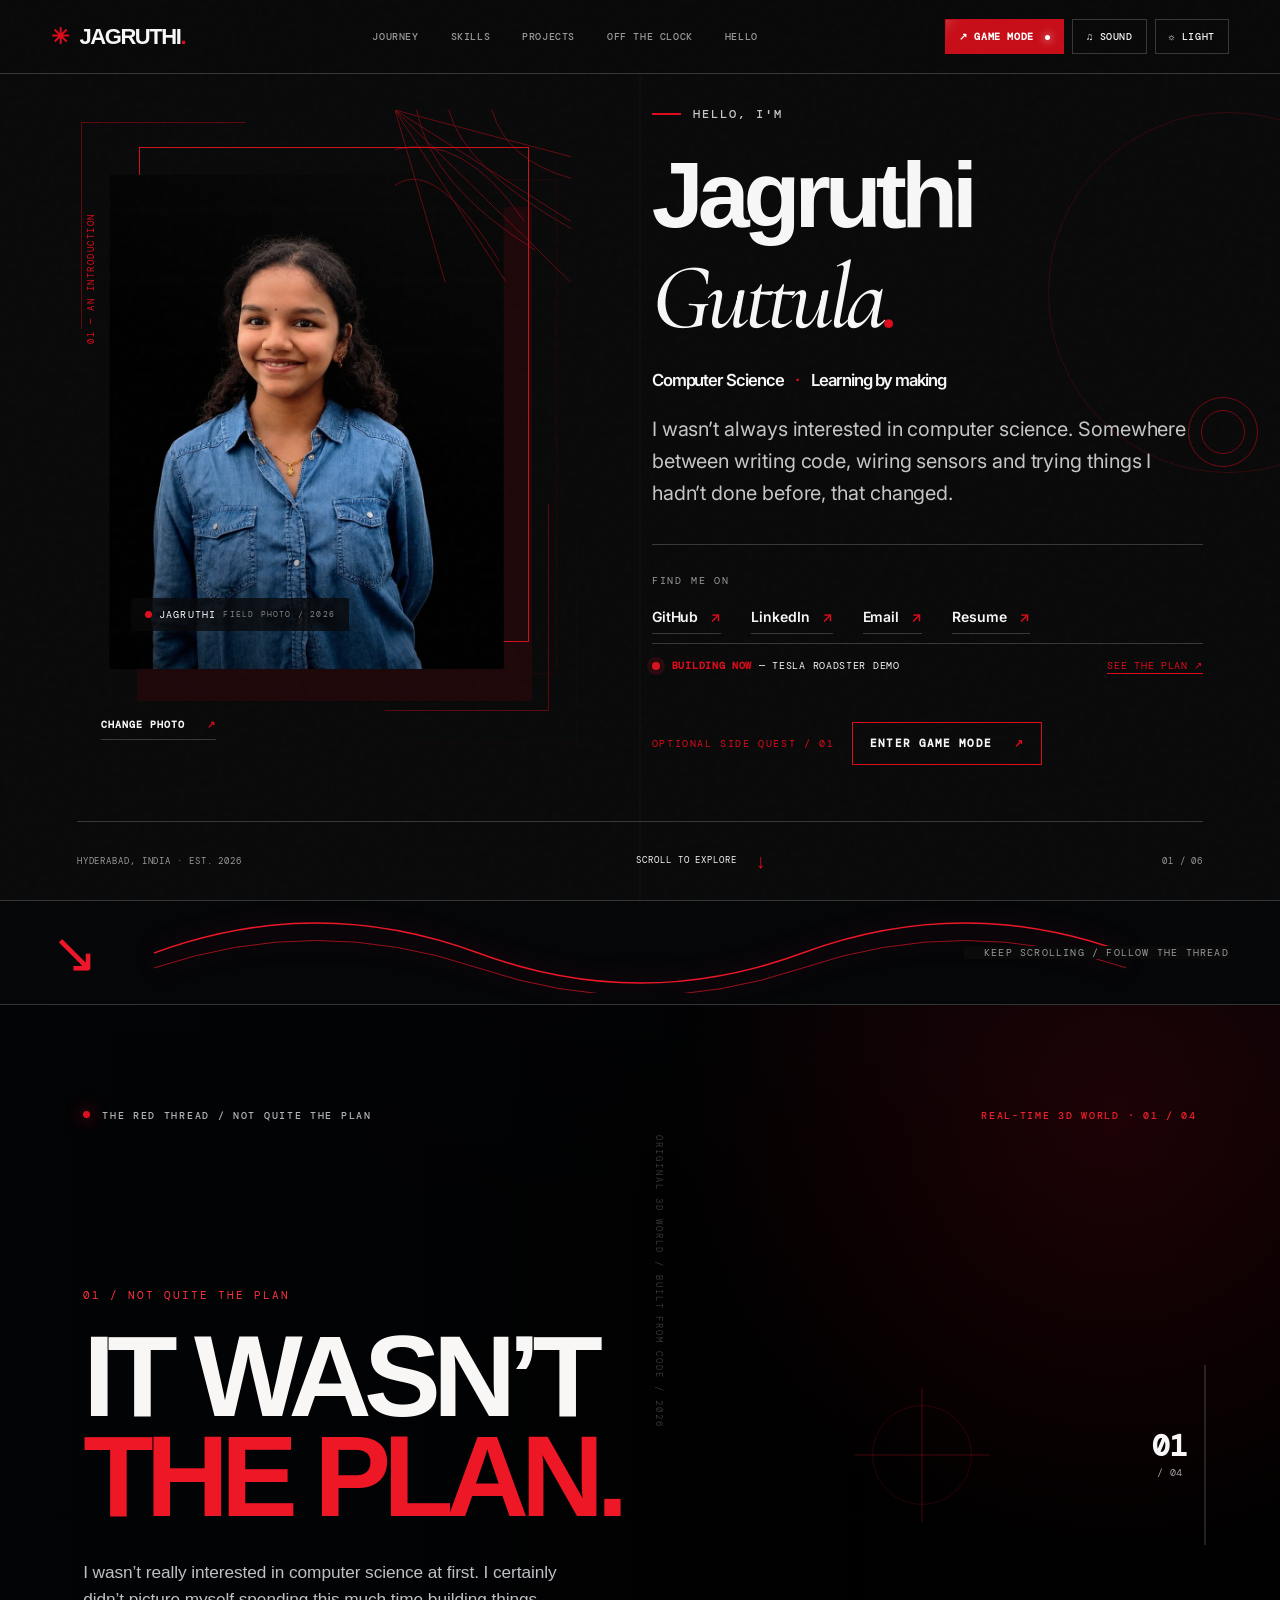
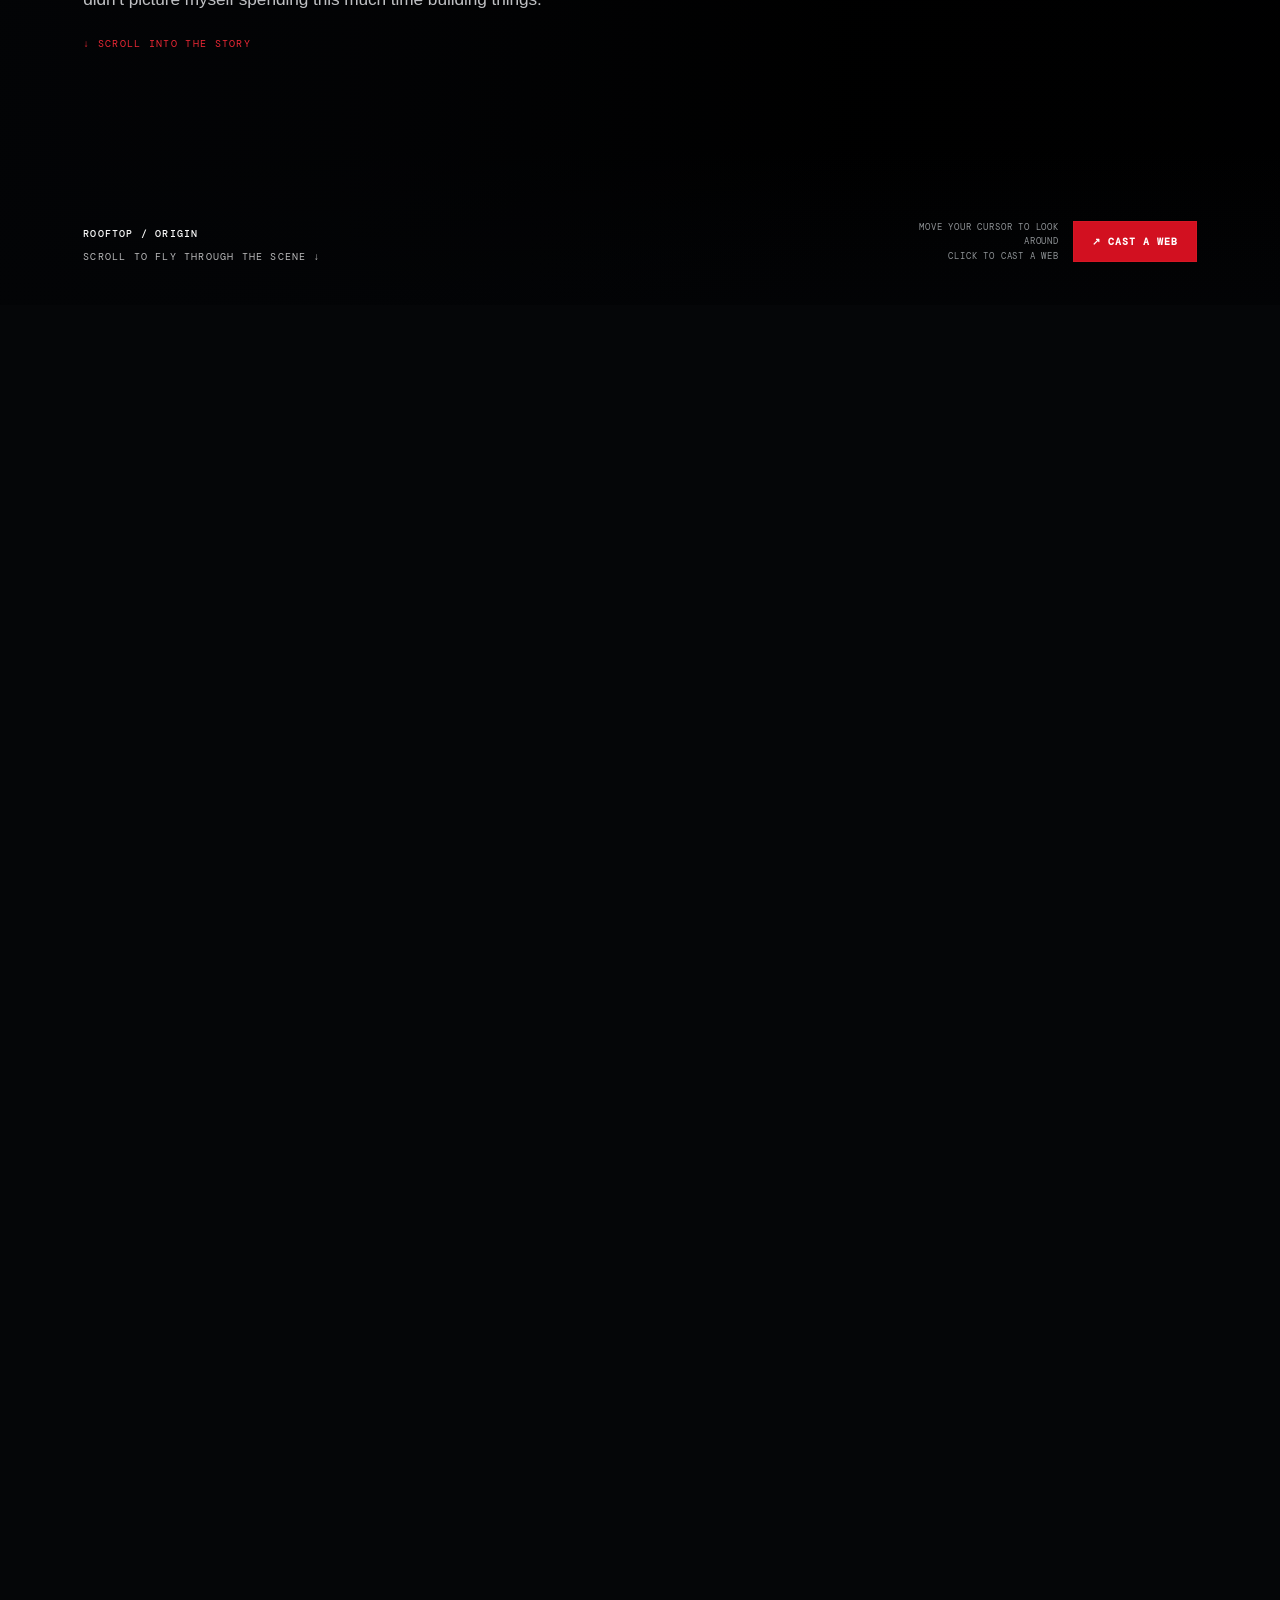
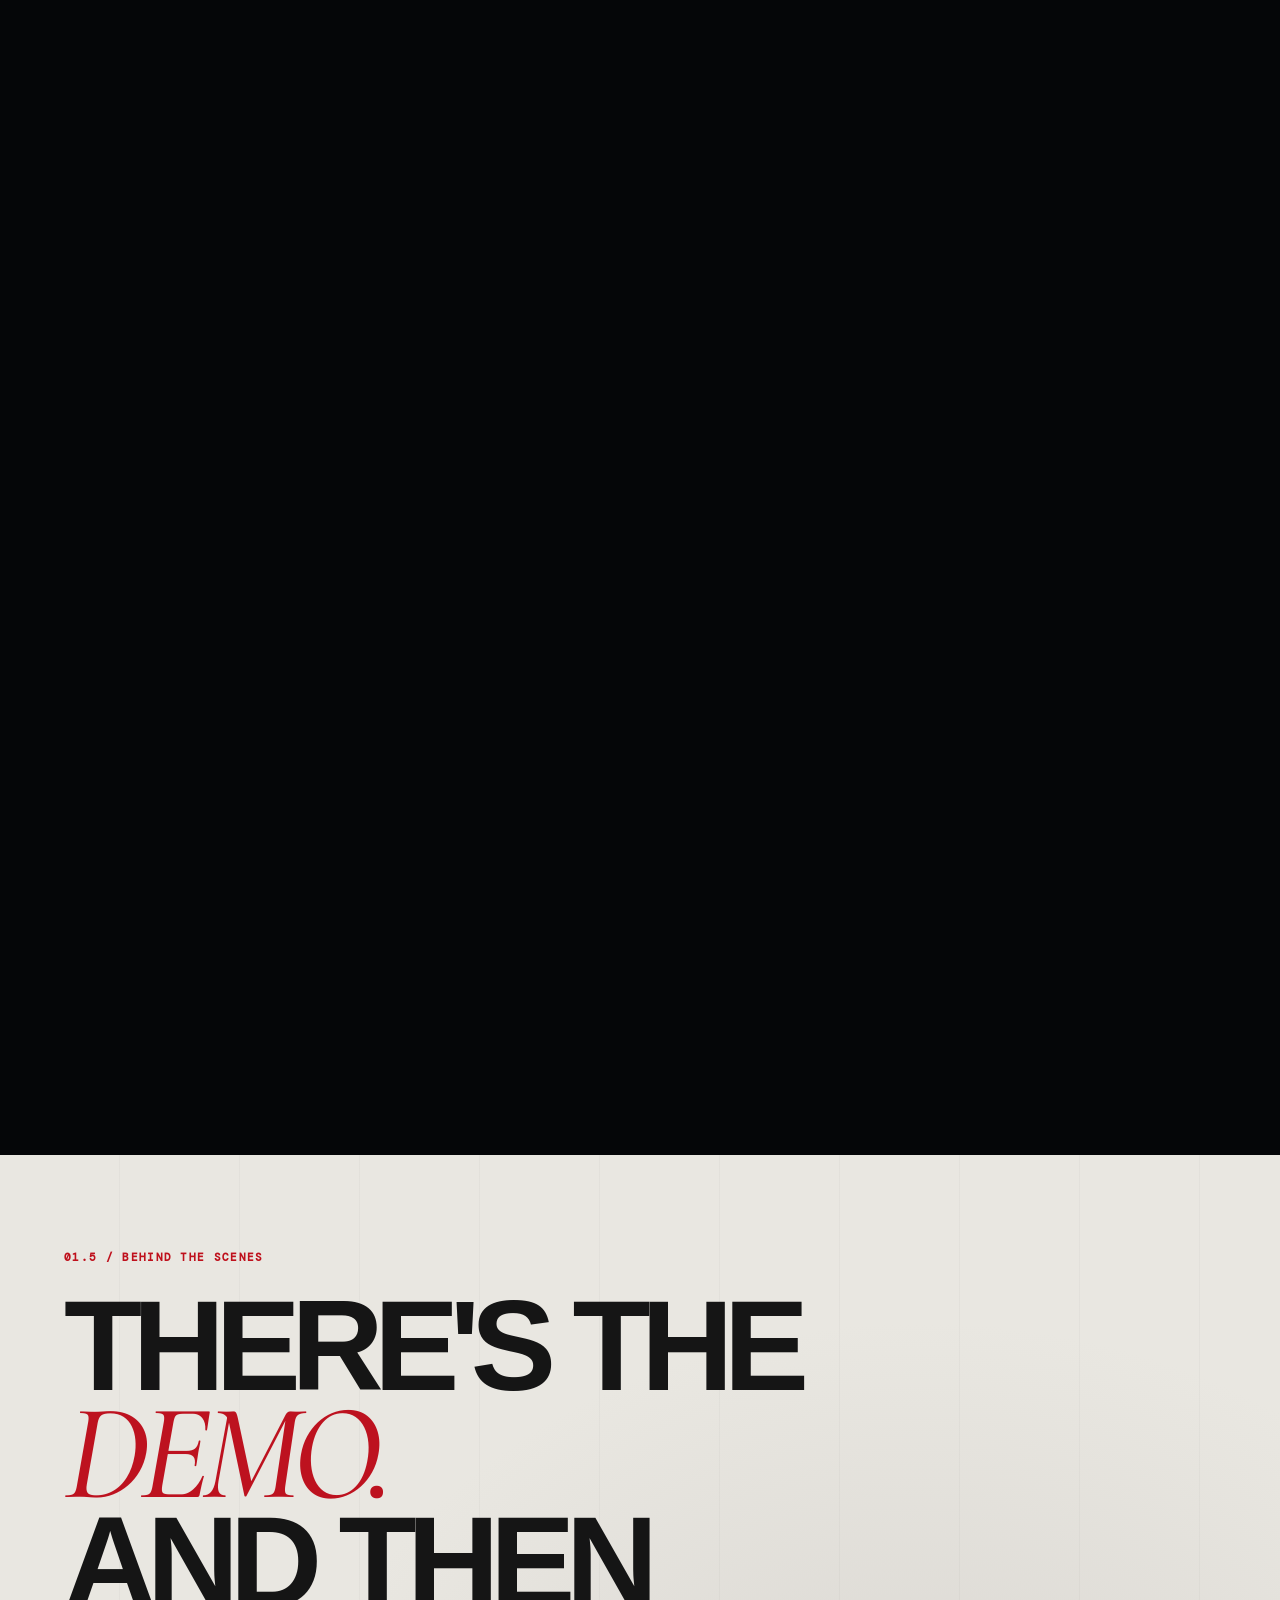
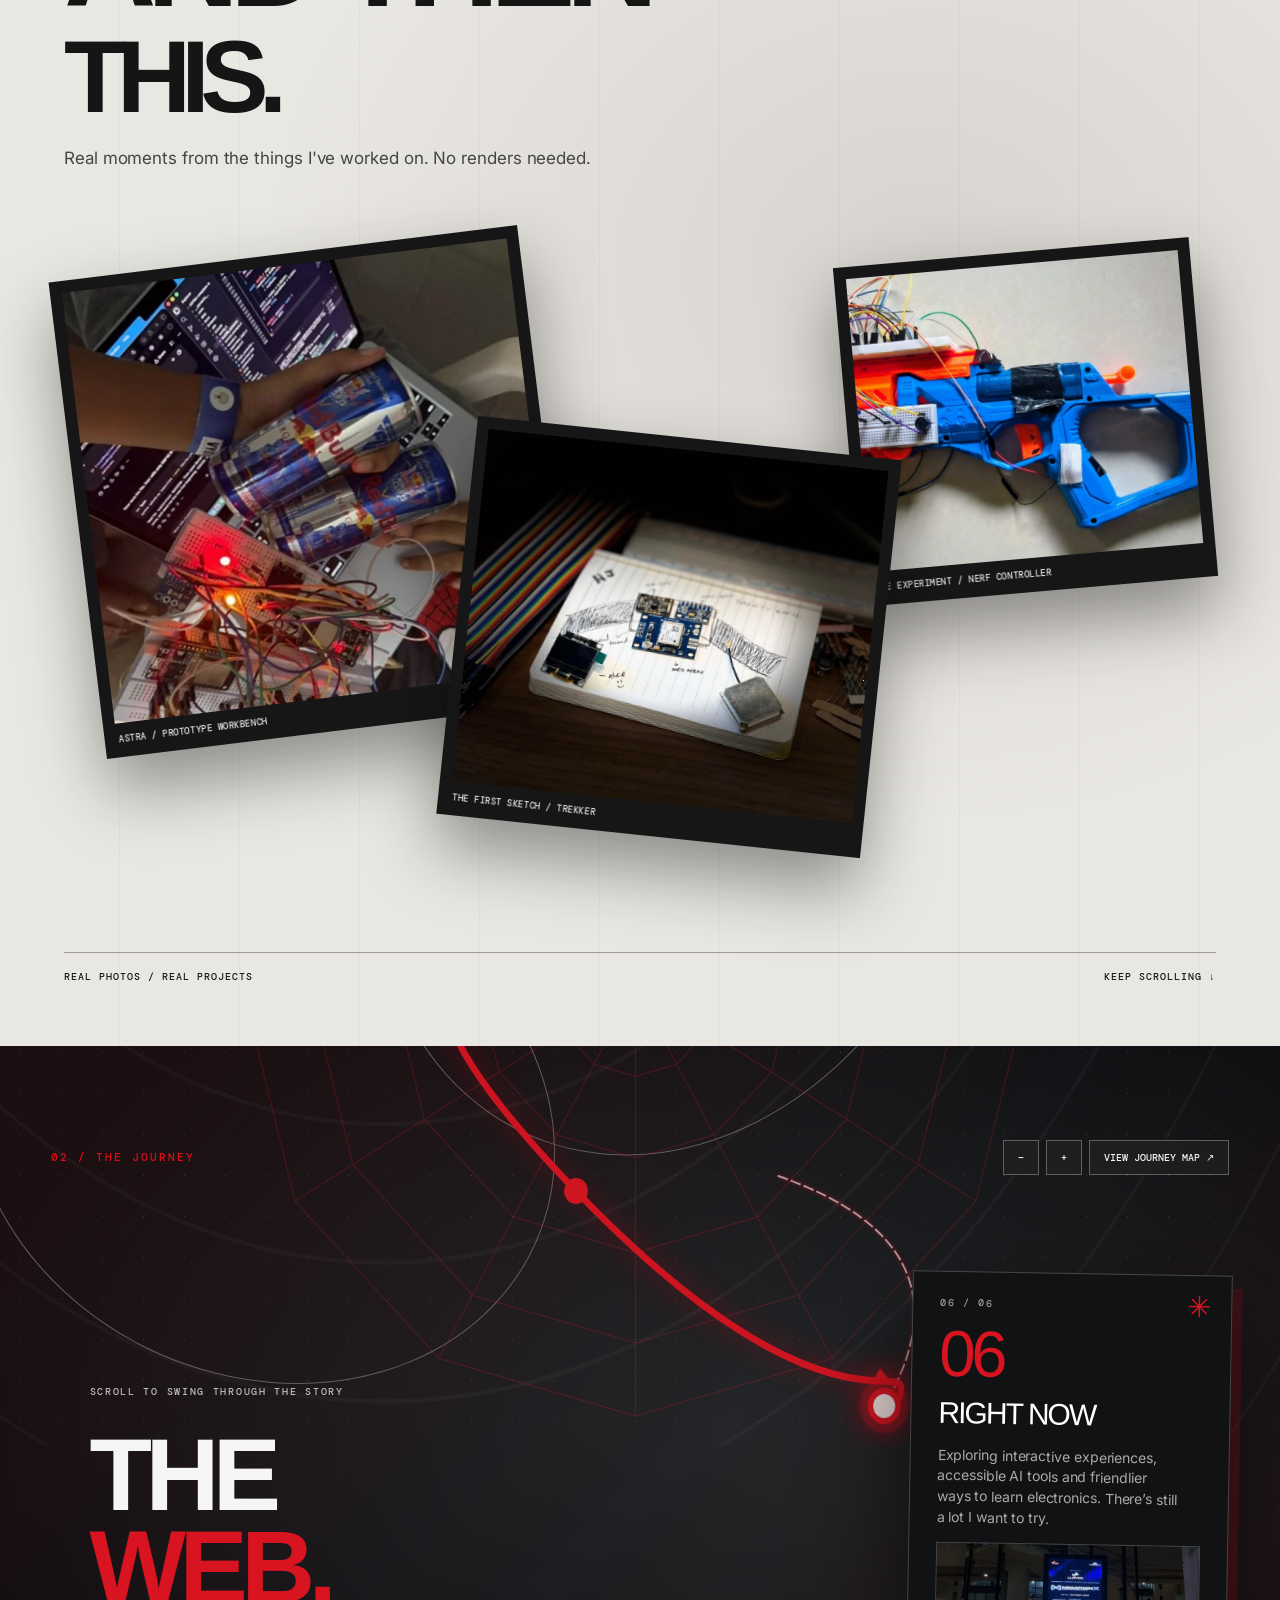
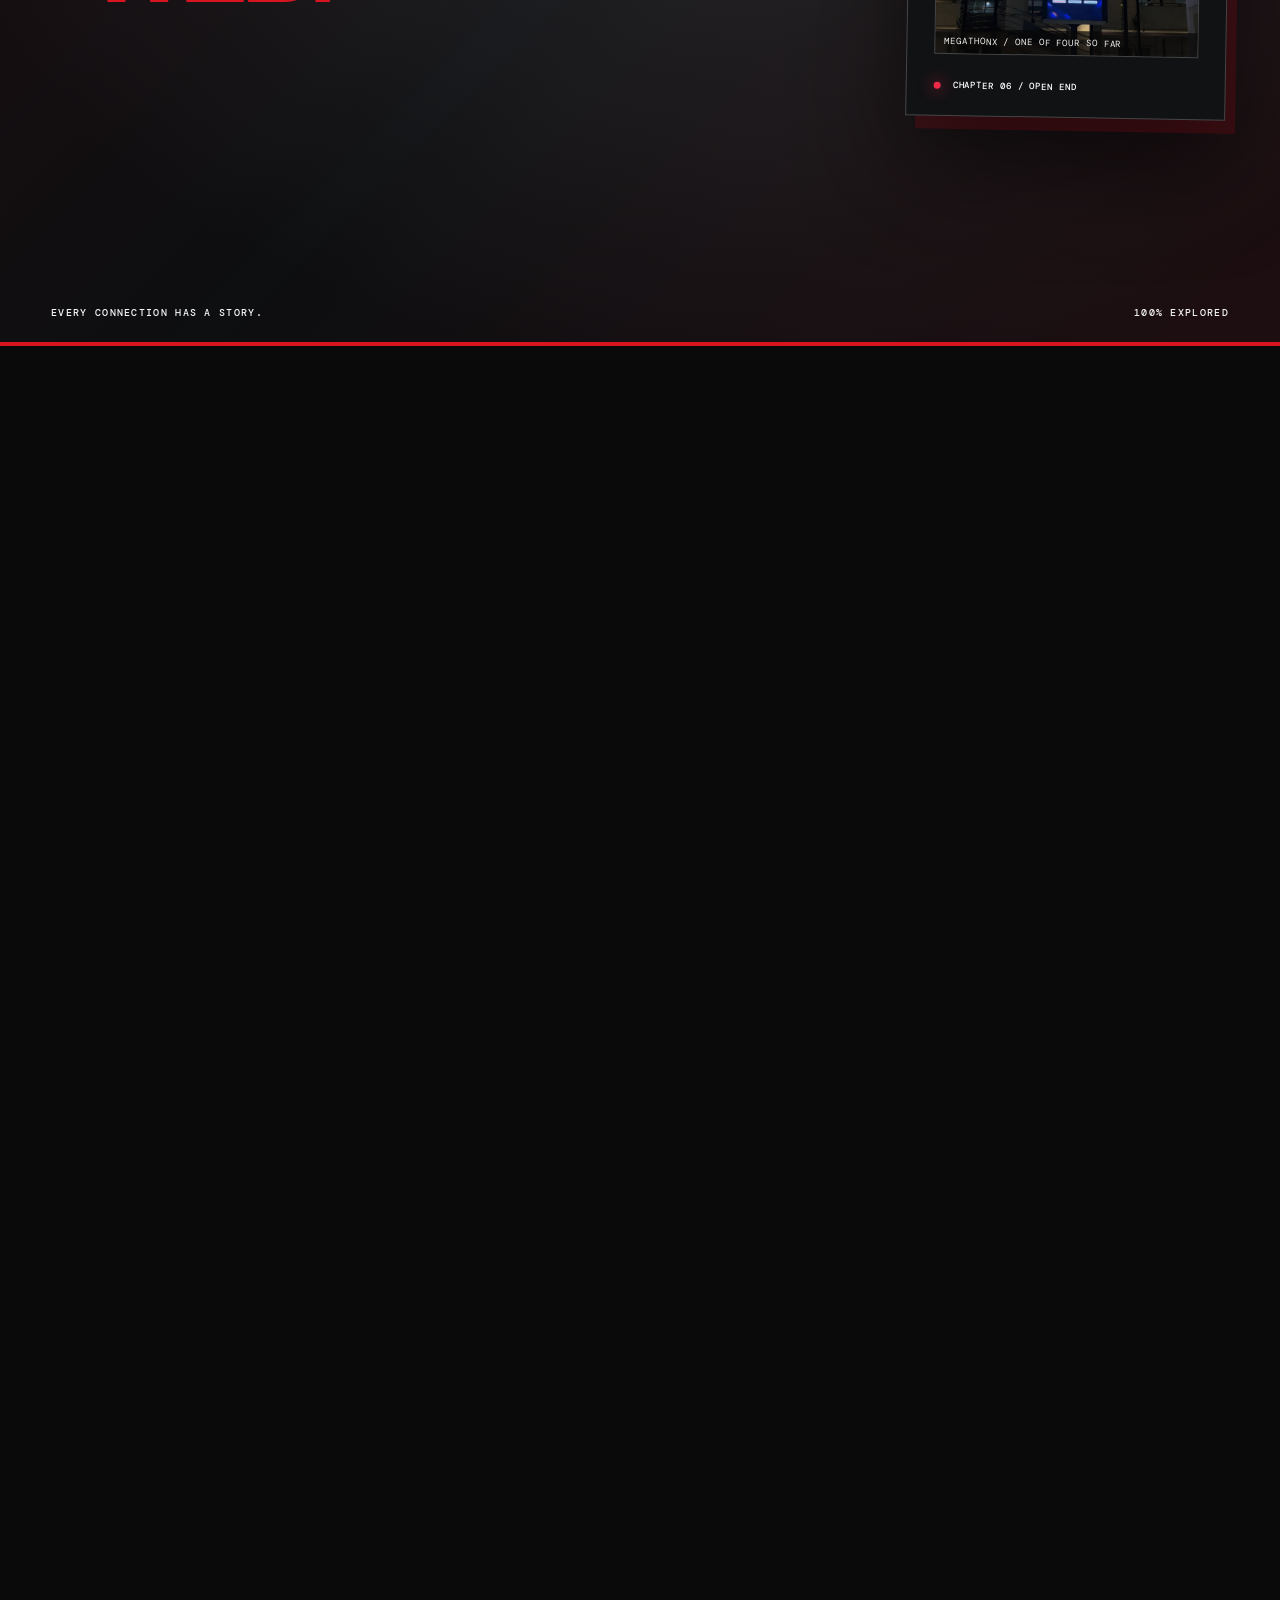
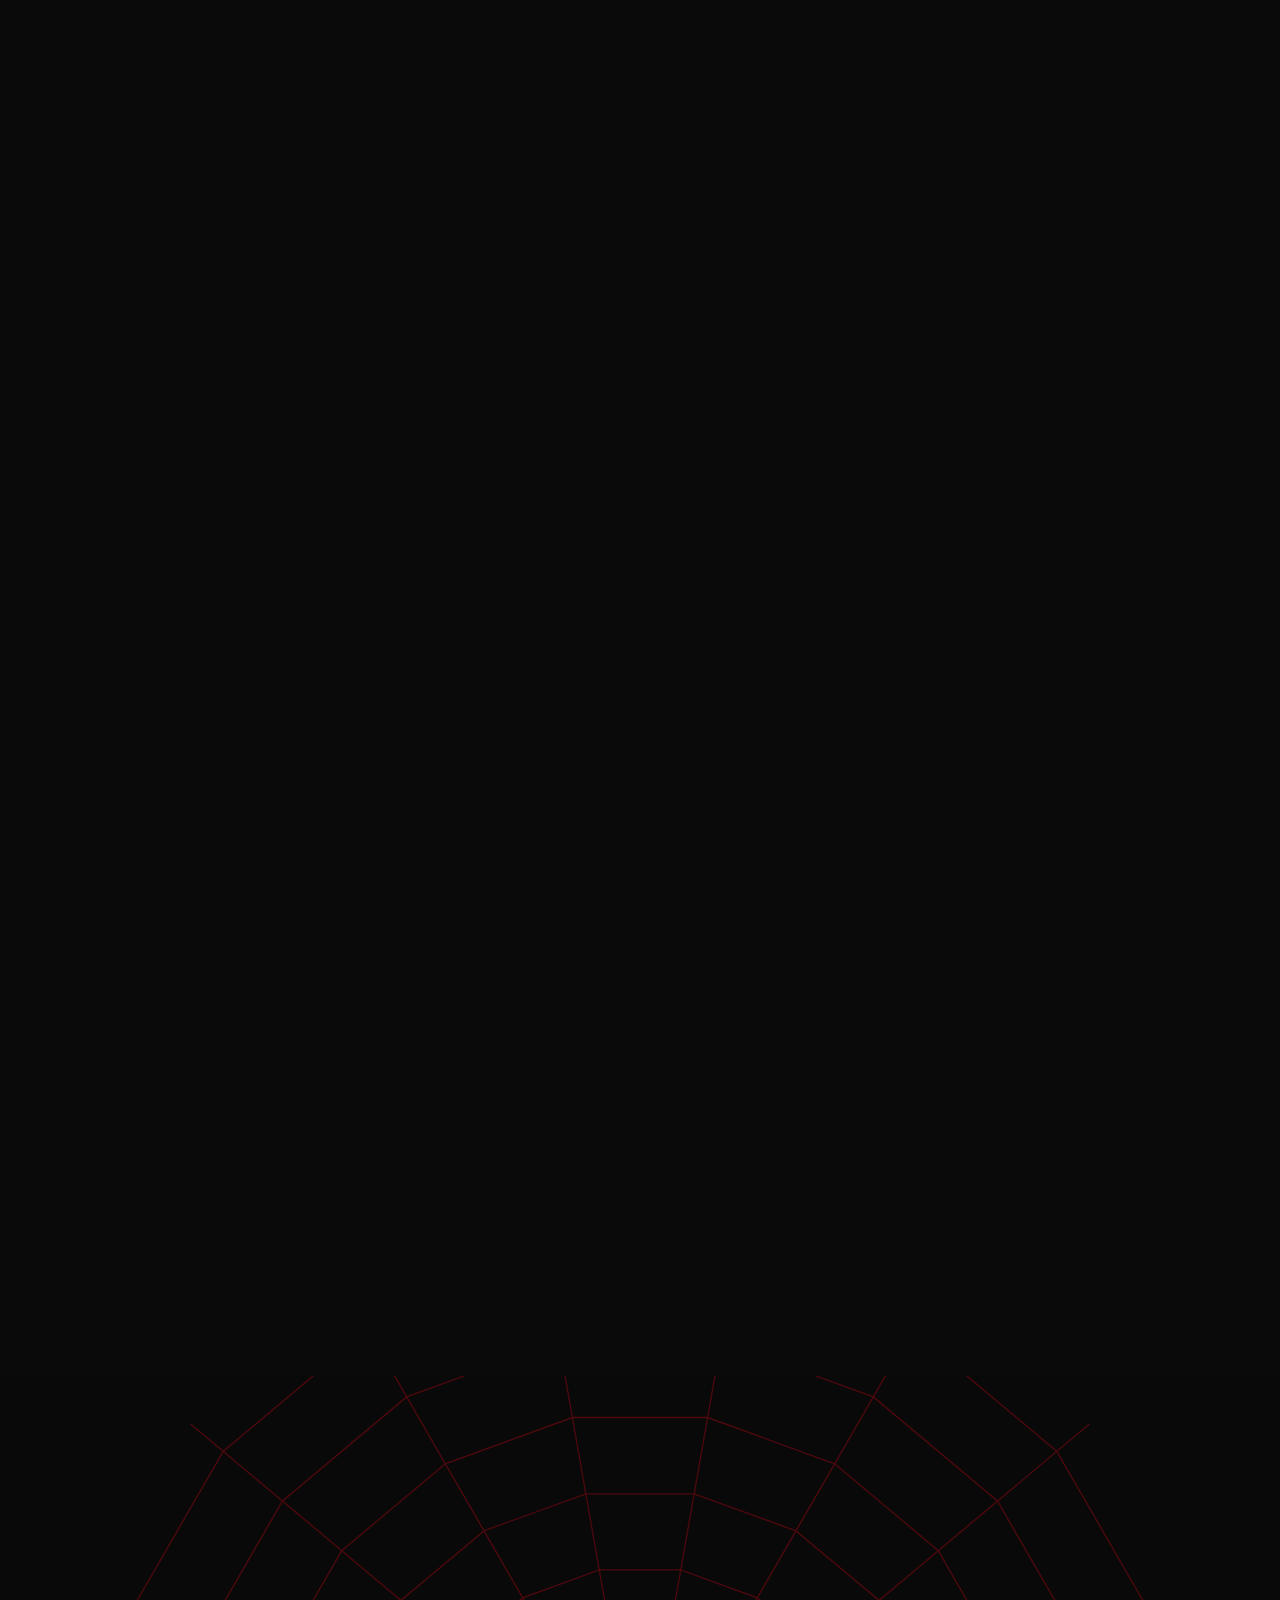
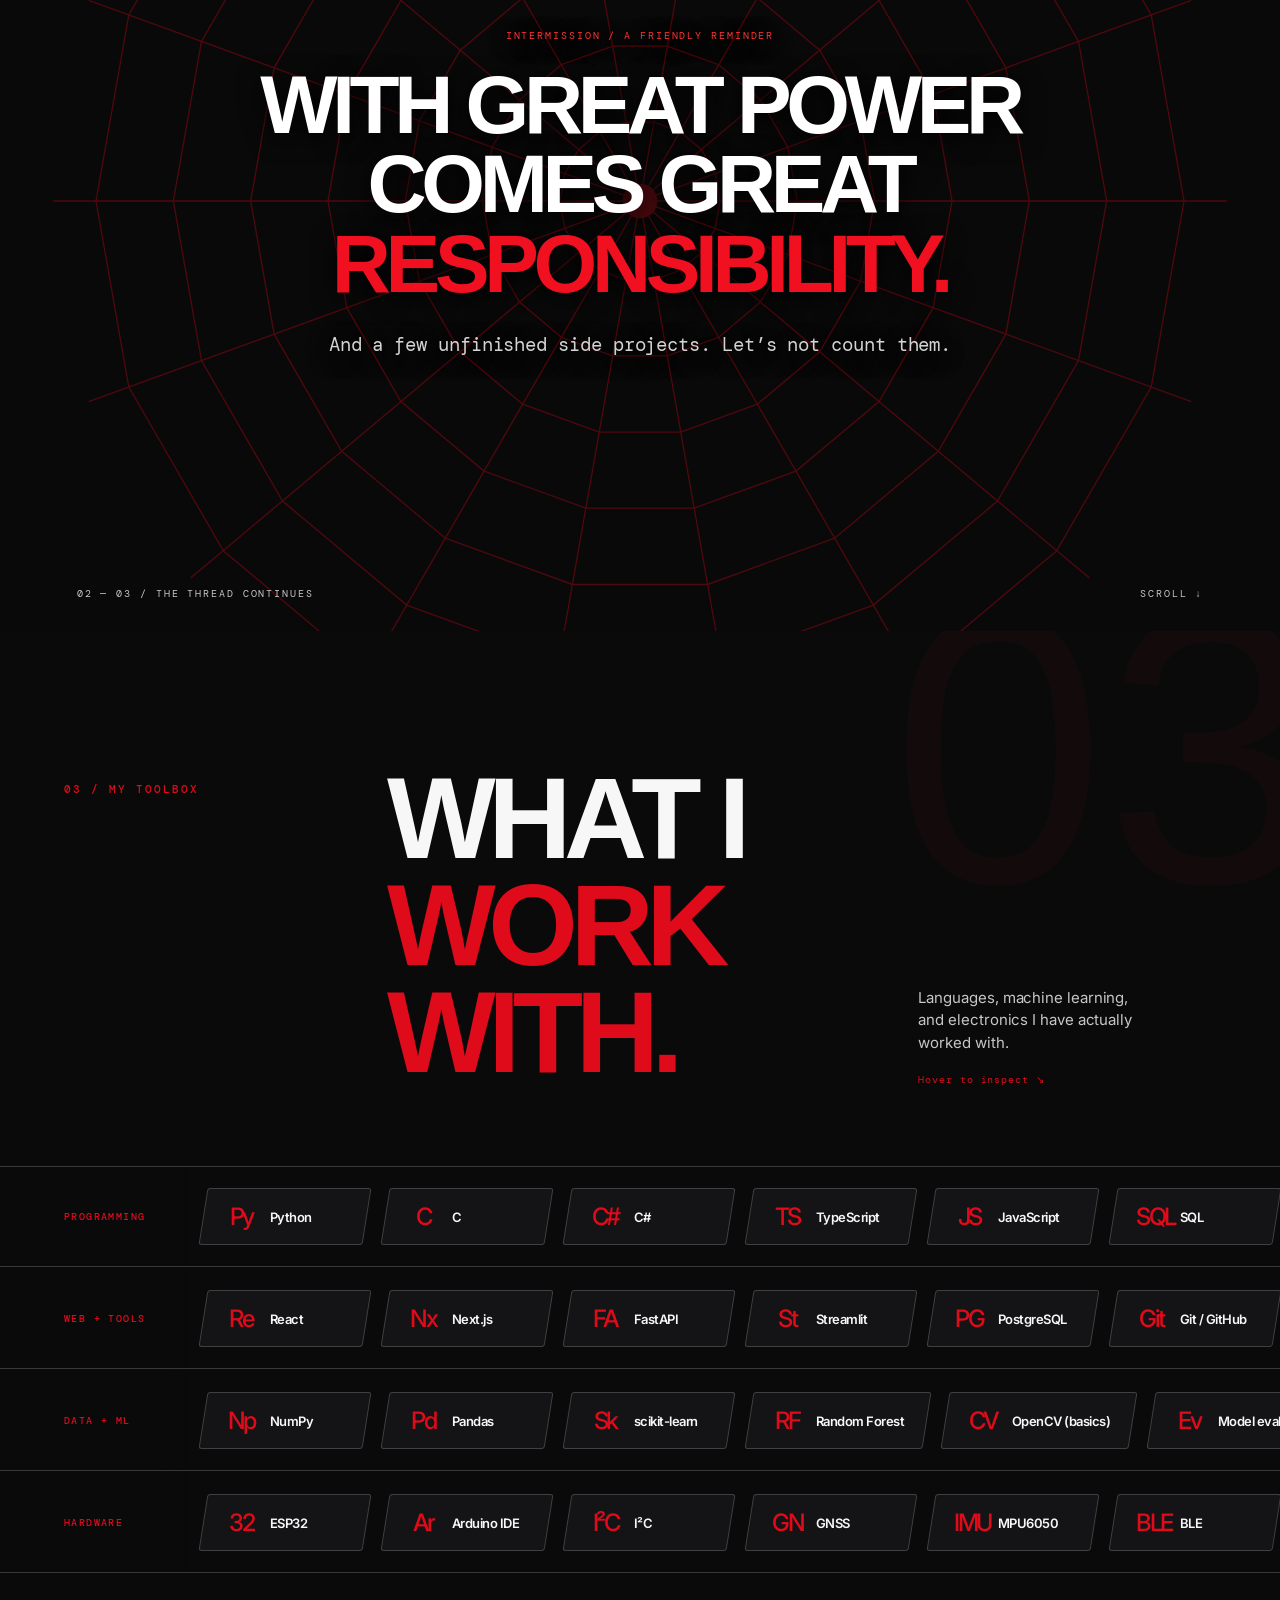
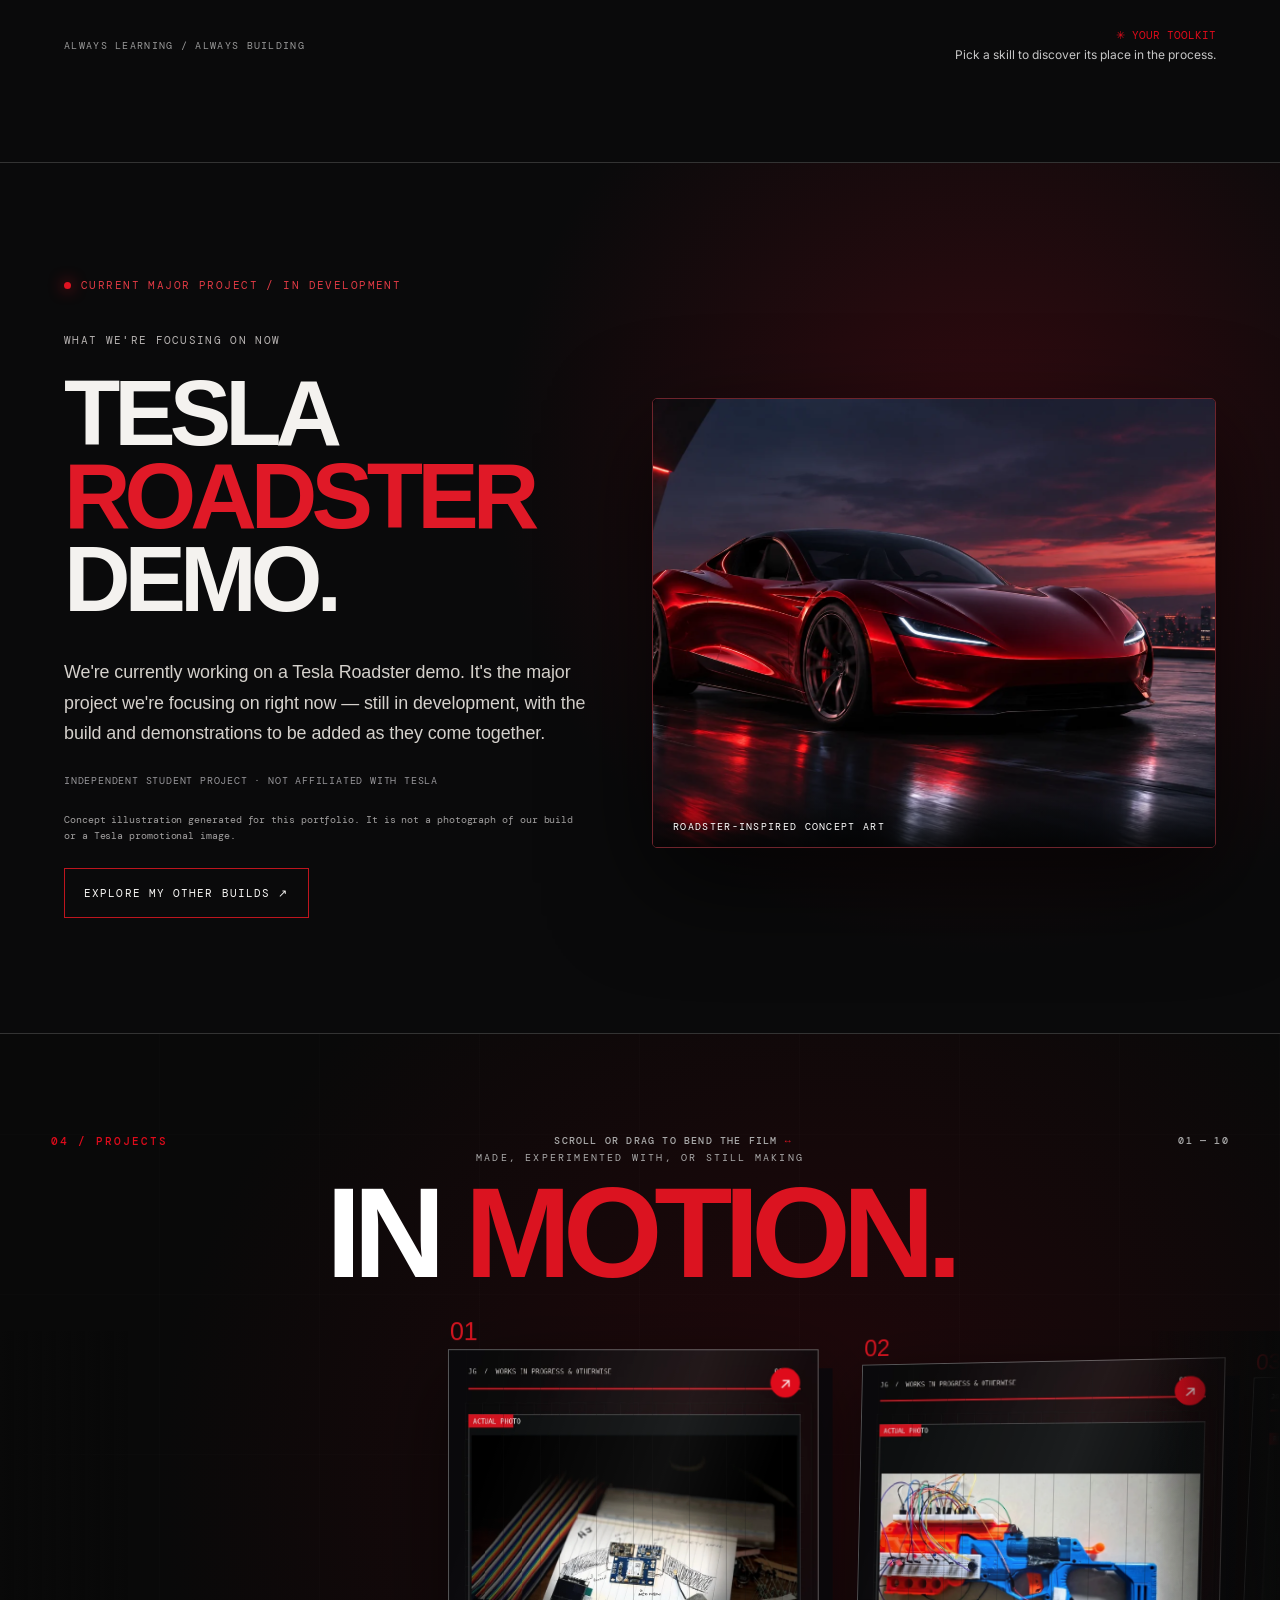
==== commit 6ce94ed7: "Add MILO elderly care companion to portfolio" ====
--- a/index.html
+++ b/index.html
@@ -547,7 +547,7 @@
         <a href="https://github.com/jagruthig2020-ship-it" target="_blank" rel="noopener noreferrer">GitHub <span>↗</span></a>
         <a href="https://www.linkedin.com/in/jagruthi-guttula-a20811277" target="_blank" rel="noopener noreferrer">LinkedIn <span>↗</span></a>
         <a href="mailto:jagruthig2020@gmail.com" aria-label="Email Jagruthi at jagruthig2020@gmail.com">Email <span>↗</span></a>
-        <button type="button" data-missing="resume">Resume <span>↗</span></button>
+        <a href="Jagruthi_Guttula_Resume.pdf" target="_blank" rel="noopener noreferrer" aria-label="Open Jagruthi Guttula resume PDF">Resume <span>↗</span></a>
       </div></div>
       <div class="current-focus-chip"><span class="focus-chip-live"></span><span><b>BUILDING NOW</b> — TESLA ROADSTER DEMO</span><a href="#current-focus">SEE THE PLAN ↗</a></div><div class="game-invite"><span class="game-invite-id">OPTIONAL SIDE QUEST / 01</span><button type="button" id="game-hero">ENTER GAME MODE <span>↗</span></button></div>
     </div>
@@ -709,7 +709,7 @@
       <p class="gm-desc">A broken circuit. Eight project signals. One core to protect. Shoot red web-threads at incoming glitches before they reach the center.</p>
       <div class="gm-instructions"><div><strong>DESKTOP</strong> Click on red packets to intercept</div><div><strong>MOBILE</strong> Tap the packets</div><div><strong>WEB BURST</strong> Space / on-screen button</div><div><strong>ESC</strong> Exit game mode</div></div>
       <div class="gm-live-stat"><div class="gm-stat"><small>YOUR SCORE</small><strong id="gm-score">0000</strong></div><div class="gm-stat"><small>CORE INTEGRITY</small><strong id="gm-integrity" class="gm-red">100%</strong></div></div>
-      <div class="gm-reveals"><div class="gm-reveals-title">RESTORE TEN PROJECT SIGNALS // EVERY TWO HITS</div><div id="gm-modules" class="gm-reveals-list"><span>TREKKER</span><span>NERF</span><span>CHRONOMIND</span><span>PARADOX</span><span>CIRCUIT STUDIO</span><span>RACEOS</span><span>KIKO</span><span>TREE</span><span>ASTRA</span><span>ROADSTER</span></div></div>
+      <div class="gm-reveals"><div class="gm-reveals-title">RESTORE ELEVEN PROJECT SIGNALS // EVERY TWO HITS</div><div id="gm-modules" class="gm-reveals-list"><span>TREKKER</span><span>NERF</span><span>CHRONOMIND</span><span>PARADOX</span><span>CIRCUIT STUDIO</span><span>RACEOS</span><span>KIKO</span><span>TREE</span><span>ASTRA</span><span>ROADSTER</span><span>MILO</span></div></div>
     </aside>
     <section class="gm-stage" aria-label="Playable interactive circuit defense game">
       <div class="gm-stage-top"><span>SIMULATION // JG-01</span><span><b id="gm-state">AWAITING INPUT</b> &nbsp; | &nbsp; <span id="gm-time">45</span>s REMAINING</span></div>
@@ -756,7 +756,7 @@
 const skillRows=[{"name":"PROGRAMMING","dir":0,"speed":34,"skills":[["Py","Python","Data, applications and machine learning"],["C","C","Programming fundamentals and embedded experiments"],["C#","C#","Programming and software work"],["TS","TypeScript","React and Next.js interfaces"],["JS","JavaScript","Interactive web features"],["SQL","SQL","Queries and relational data"]]},{"name":"WEB + TOOLS","dir":1,"speed":36,"skills":[["Re","React","Interfaces and interactions"],["Nx","Next.js","Web apps including ChronoMind"],["FA","FastAPI","Python web services"],["St","Streamlit","RaceOS experiments"],["PG","PostgreSQL","Data storage and queries"],["Git","Git / GitHub","Projects and version control"]]},{"name":"DATA + ML","dir":0,"speed":39,"skills":[["Np","NumPy","Numerical computing"],["Pd","Pandas","Working with data"],["Sk","scikit-learn","Training and evaluation"],["RF","Random Forest","Tabular machine learning"],["CV","OpenCV (basics)","Exploring computer vision"],["Ev","Model evaluation","Measuring what works"]]},{"name":"HARDWARE","dir":1,"speed":42,"skills":[["32","ESP32","Microcontroller prototypes"],["Ar","Arduino IDE","Microcontroller development"],["I²C","I²C","Talking to sensors and OLEDs"],["GN","GNSS","Location-aware builds"],["IMU","MPU6050","Motion and movement sensing"],["BLE","BLE","Connected wearable experiments"]]}];
 const skillList=$('#skills-list');skillRows.forEach(row=>{const el=document.createElement('div');el.className='skill-row'+(row.dir?' reverse':'');el.innerHTML=`<div class="skill-label">${row.name}</div><div class="skill-track" style="--speed:${row.speed}s"></div>`;const track=$('.skill-track',el);for(let copy=0;copy<2;copy++){row.skills.forEach(s=>{const tile=document.createElement('button');tile.type='button';tile.className='skill-card';tile.innerHTML=`<span class="skill-symbol">${s[0]}</span><span class="skill-name">${s[1]}</span>`;tile.setAttribute('aria-label',s[1]+': '+s[2]);const show=()=>{$('#skills-detail').innerHTML=`<strong>✳ ${s[1].toUpperCase()}</strong><span>${s[2]}</span>`};tile.addEventListener('pointerenter',show);tile.addEventListener('focus',show);track.appendChild(tile)})}skillList.appendChild(el)});
 // Seven distinct SVG project artboards based on the selected projects.
-const projects=[{"name":"TREKKER","category":"HARDWARE / SAFETY WEARABLE","desc":"A wearable safety prototype combining GNSS tracking, activity sensing, and an emergency SOS mechanism. Built to explore how a small device could make outdoor trips safer.","tags":["ESP32","NEO-M8N GNSS","Wearable"],"kind":"trekker","colors":["#df101c","#101317","#f2f1eb"],"cover":"assets/cover_01.webp","status":"Prototype"},{"name":"NERF CONTROLLER","category":"HARDWARE / MOTION INTERACTION","desc":"A physical controller built around an ESP32, MPU6050 and buttons, with lights and other feedback. The hardware became a playful way to experiment with motion-driven interaction.","tags":["ESP32","MPU6050","Interactive hardware"],"kind":"nerf","colors":["#df101c","#111112","#f1ede9"],"cover":"assets/cover_02.webp","status":"Built"},{"name":"CHRONOMIND AI","category":"MACHINE LEARNING / COGNITION","desc":"I work late a lot, so I began researching when we actually focus best. ChronoMind uses cognitive challenges, performance analysis and machine learning to explore personalized schedules.","tags":["Python","scikit-learn","Next.js"],"kind":"chrono","colors":["#df101c","#101114","#ffffff"],"cover":"assets/cover_03.webp","status":"Built / iterative"},{"name":"PARADOX","category":"INTERACTIVE WEB / PERCEPTION","desc":"An interactive museum of optical illusions, designed around the wonderfully unreliable way we see the world. Still evolving; I would love to explore VR as it grows.","tags":["Interactive web","Optical illusions","VR planned"],"kind":"paradox","colors":["#df101c","#131219","#f8f5ee"],"cover":"assets/cover_04.webp","status":"Work in progress"},{"name":"CIRCUIT STUDIO","category":"ELECTRONICS / LEARNING TOOL","desc":"An experimental workbench for people who are new to IoT: explore components, experiment with virtual connections, and gradually understand real hardware. The larger vision includes connecting physical boards.","tags":["IoT","Electronics","Web interactions"],"kind":"circuit","colors":["#df101c","#141418","#fff"],"cover":"assets/cover_05.webp","status":"Work in progress"},{"name":"RACEOS","category":"FORMULA 1 / MACHINE LEARNING","desc":"My Formula 1 curiosity turned into a machine-learning experiment using telemetry, tyre information and racing context to explore pit-stop strategy.","tags":["Python","FastF1","Random Forest"],"kind":"race","colors":["#df101c","#111115","#f8f8f1"],"cover":"assets/cover_06.webp","status":"Built"},{"name":"KIKO","category":"ACCESSIBILITY / DESKTOP ASSISTANT","desc":"A desktop assistant intended to help people navigate unfamiliar computer tasks through step-by-step, multilingual guidance. Still an exploratory prototype with limitations I’m working through.","tags":["Python","Multilingual UX","Ollama"],"kind":"kiko","colors":["#df101c","#111113","#f6f3ee"],"cover":"assets/cover_07.webp","status":"Prototype / in progress"},{"name":"TREE","category":"SUSTAINABILITY / MEGATHONX","desc":"A collaborative home-energy retrofit assessment concept that scores efficiency and highlights areas for improvement. TREE advanced to Round 2 of IIITH MegathonX.","tags":["Energy","Scoring model","Team project"],"kind":"tree","colors":["#df101c","#111315","#f3f0eb"],"cover":"assets/cover_08.webp","status":"Hackathon prototype"},{"name":"ASTRA","category":"EMBEDDED SYSTEMS / FAULT RECOVERY","desc":"A spacecraft fault-detection and recovery testbed using ESP32 boards and sensor feedback to simulate detection, safe shutdown, and recovery. This is a prototype, not a flight-ready spacecraft system.","tags":["ESP32","Sensors","Recovery logic"],"kind":"astra","colors":["#df101c","#121315","#f1f1ed"],"cover":"assets/cover_09.webp","status":"Prototype"},{"name":"TESLA ROADSTER DEMO","category":"CURRENT MAJOR PROJECT / AUTOMOTIVE DEMO","desc":"Our main project focus right now is a Tesla Roadster demo. We're developing the prototype and will add its real features, media, and results as the work progresses. This is an independent student build and is not affiliated with Tesla.","tags":["Current focus","Demo","In development"],"kind":"planned2","colors":["#df101c","#121315","#f1f1ed"],"cover":"assets/cover_10.webp","status":"Current focus / not yet complete"}];
+const projects=[{"name":"TREKKER","category":"HARDWARE / SAFETY WEARABLE","desc":"A wearable safety prototype combining GNSS tracking, activity sensing, and an emergency SOS mechanism. Built to explore how a small device could make outdoor trips safer.","tags":["ESP32","NEO-M8N GNSS","Wearable"],"kind":"trekker","colors":["#df101c","#101317","#f2f1eb"],"cover":"assets/cover_01.webp","status":"Prototype"},{"name":"NERF CONTROLLER","category":"HARDWARE / MOTION INTERACTION","desc":"A physical controller built around an ESP32, MPU6050 and buttons, with lights and other feedback. The hardware became a playful way to experiment with motion-driven interaction.","tags":["ESP32","MPU6050","Interactive hardware"],"kind":"nerf","colors":["#df101c","#111112","#f1ede9"],"cover":"assets/cover_02.webp","status":"Built"},{"name":"CHRONOMIND AI","category":"MACHINE LEARNING / COGNITION","desc":"I work late a lot, so I began researching when we actually focus best. ChronoMind uses cognitive challenges, performance analysis and machine learning to explore personalized schedules.","tags":["Python","scikit-learn","Next.js"],"kind":"chrono","colors":["#df101c","#101114","#ffffff"],"cover":"assets/cover_03.webp","status":"Built / iterative"},{"name":"PARADOX","category":"INTERACTIVE WEB / PERCEPTION","desc":"An interactive museum of optical illusions, designed around the wonderfully unreliable way we see the world. Still evolving; I would love to explore VR as it grows.","tags":["Interactive web","Optical illusions","VR planned"],"kind":"paradox","colors":["#df101c","#131219","#f8f5ee"],"cover":"assets/cover_04.webp","status":"Work in progress"},{"name":"CIRCUIT STUDIO","category":"ELECTRONICS / LEARNING TOOL","desc":"An experimental workbench for people who are new to IoT: explore components, experiment with virtual connections, and gradually understand real hardware. The larger vision includes connecting physical boards.","tags":["IoT","Electronics","Web interactions"],"kind":"circuit","colors":["#df101c","#141418","#fff"],"cover":"assets/cover_05.webp","status":"Work in progress"},{"name":"RACEOS","category":"FORMULA 1 / MACHINE LEARNING","desc":"My Formula 1 curiosity turned into a machine-learning experiment using telemetry, tyre information and racing context to explore pit-stop strategy.","tags":["Python","FastF1","Random Forest"],"kind":"race","colors":["#df101c","#111115","#f8f8f1"],"cover":"assets/cover_06.webp","status":"Built"},{"name":"KIKO","category":"ACCESSIBILITY / DESKTOP ASSISTANT","desc":"A desktop assistant intended to help people navigate unfamiliar computer tasks through step-by-step, multilingual guidance. Still an exploratory prototype with limitations I’m working through.","tags":["Python","Multilingual UX","Ollama"],"kind":"kiko","colors":["#df101c","#111113","#f6f3ee"],"cover":"assets/cover_07.webp","status":"Prototype / in progress"},{"name":"TREE","category":"SUSTAINABILITY / MEGATHONX","desc":"A collaborative home-energy retrofit assessment concept that scores efficiency and highlights areas for improvement. TREE advanced to Round 2 of IIITH MegathonX.","tags":["Energy","Scoring model","Team project"],"kind":"tree","colors":["#df101c","#111315","#f3f0eb"],"cover":"assets/cover_08.webp","status":"Hackathon prototype"},{"name":"ASTRA","category":"EMBEDDED SYSTEMS / FAULT RECOVERY","desc":"A spacecraft fault-detection and recovery testbed using ESP32 boards and sensor feedback to simulate detection, safe shutdown, and recovery. This is a prototype, not a flight-ready spacecraft system.","tags":["ESP32","Sensors","Recovery logic"],"kind":"astra","colors":["#df101c","#121315","#f1f1ed"],"cover":"assets/cover_09.webp","status":"Prototype"},{"name":"TESLA ROADSTER DEMO","category":"CURRENT MAJOR PROJECT / AUTOMOTIVE DEMO","desc":"Our main project focus right now is a Tesla Roadster demo. We're developing the prototype and will add its real features, media, and results as the work progresses. This is an independent student build and is not affiliated with Tesla.","tags":["Current focus","Demo","In development"],"kind":"planned2","colors":["#df101c","#121315","#f1f1ed"],"cover":"assets/cover_10.webp","status":"Current focus / not yet complete"},{"name":"MILO","category":"AI COMPANION / ELDERLY CARE","desc":"A teddy-bear-inspired mobile companion robot concept for older adults. I'm developing a low-cost prototype that brings together voice interaction, reminders, wearable safety sensing, and caregiver alerts. These features are in development, not a finished care product.","tags":["Companion robot","ESP32","In development"],"kind":"planned2","colors":["#d51e28","#111315","#f3f0eb"],"cover":"assets/cover_11.webp","status":"In development / concept"}];
 function artwork(p){let [a,b,c]=p.colors;const common=`<defs><linearGradient id="bg" x1="0" x2="1" y1="0" y2="1"><stop stop-color="${b}"/><stop offset="1" stop-color="${a}"/></linearGradient><linearGradient id="beam" x1="0" x2="1"><stop stop-color="${a}"/><stop offset="1" stop-color="${c}"/></linearGradient><pattern id="dots" width="20" height="20" patternUnits="userSpaceOnUse"><circle cx="1" cy="1" r="1" fill="#fff" opacity=".19"/></pattern></defs><rect width="680" height="860" fill="url(#bg)"/><rect width="680" height="860" fill="url(#dots)"/><path d="M-40 150L700 -30M-40 340L700 160M-40 530L700 350M-40 720L700 540" stroke="${c}" stroke-width="1" opacity=".14"/>`;
  let mid='';
  if(p.kind==='race') mid=`<circle cx="355" cy="410" r="248" stroke="${c}" stroke-width="13" fill="none" opacity=".25"/><circle cx="355" cy="410" r="182" stroke="${c}" stroke-width="11" fill="none" opacity=".6"/><circle cx="355" cy="410" r="112" stroke="#17121a" stroke-width="35" fill="none"/><circle cx="355" cy="410" r="49" fill="${c}"/><path d="M115 460C170 250 560 260 555 450S235 675 200 550" stroke="#f6e3dd" stroke-width="23" fill="none" opacity=".8"/><g stroke="#fff" stroke-width="3"><path d="M355 300V520M245 410H465M278 333L433 485M433 334L279 487"/></g><path d="M50 680H630" stroke="#fff" opacity=".4"/><path d="M55 681L105 619L175 675L230 595L305 634L380 537L440 576L520 475L610 512" fill="none" stroke="${c}" stroke-width="10"/>`;
@@ -849,7 +849,7 @@
 const overlay=$('#game-overlay'),canvas=$('#gm-canvas'),wrap=$('#gm-canvas-wrap'),ctx=canvas.getContext('2d',{alpha:false});
 if(!overlay||!canvas||!ctx)return;
 const panel=$('#gm-panel'),scoreEl=$('#gm-score'),integrityEl=$('#gm-integrity'),timeEl=$('#gm-time'),statusEl=$('#gm-state'),burstBtn=$('#gm-burst'),startBtn=$('#gm-start'),bestEl=$('#gm-best'),mods=[...$('#gm-modules').children];
-const projectLabels=['TREKKER','NERF','CHRONOMIND','PARADOX','CIRCUIT STUDIO','RACEOS','KIKO','TREE','ASTRA','ROADSTER'];
+const projectLabels=['TREKKER','NERF','CHRONOMIND','PARADOX','CIRCUIT STUDIO','RACEOS','KIKO','TREE','ASTRA','ROADSTER','MILO'];
 const TAU=Math.PI*2,clamp=(v,a,b)=>Math.max(a,Math.min(b,v));
 const rnd=(a,b)=>a+(b-a)*Math.random();
 let w=700,h=560,dpr=1,cx=350,cy=275,radius=205,lastTick=0,raf=0,lastFocus=null,screenFlash=0,shake=0,mouse={x:-999,y:-999},sfx=false,audioContext=null;
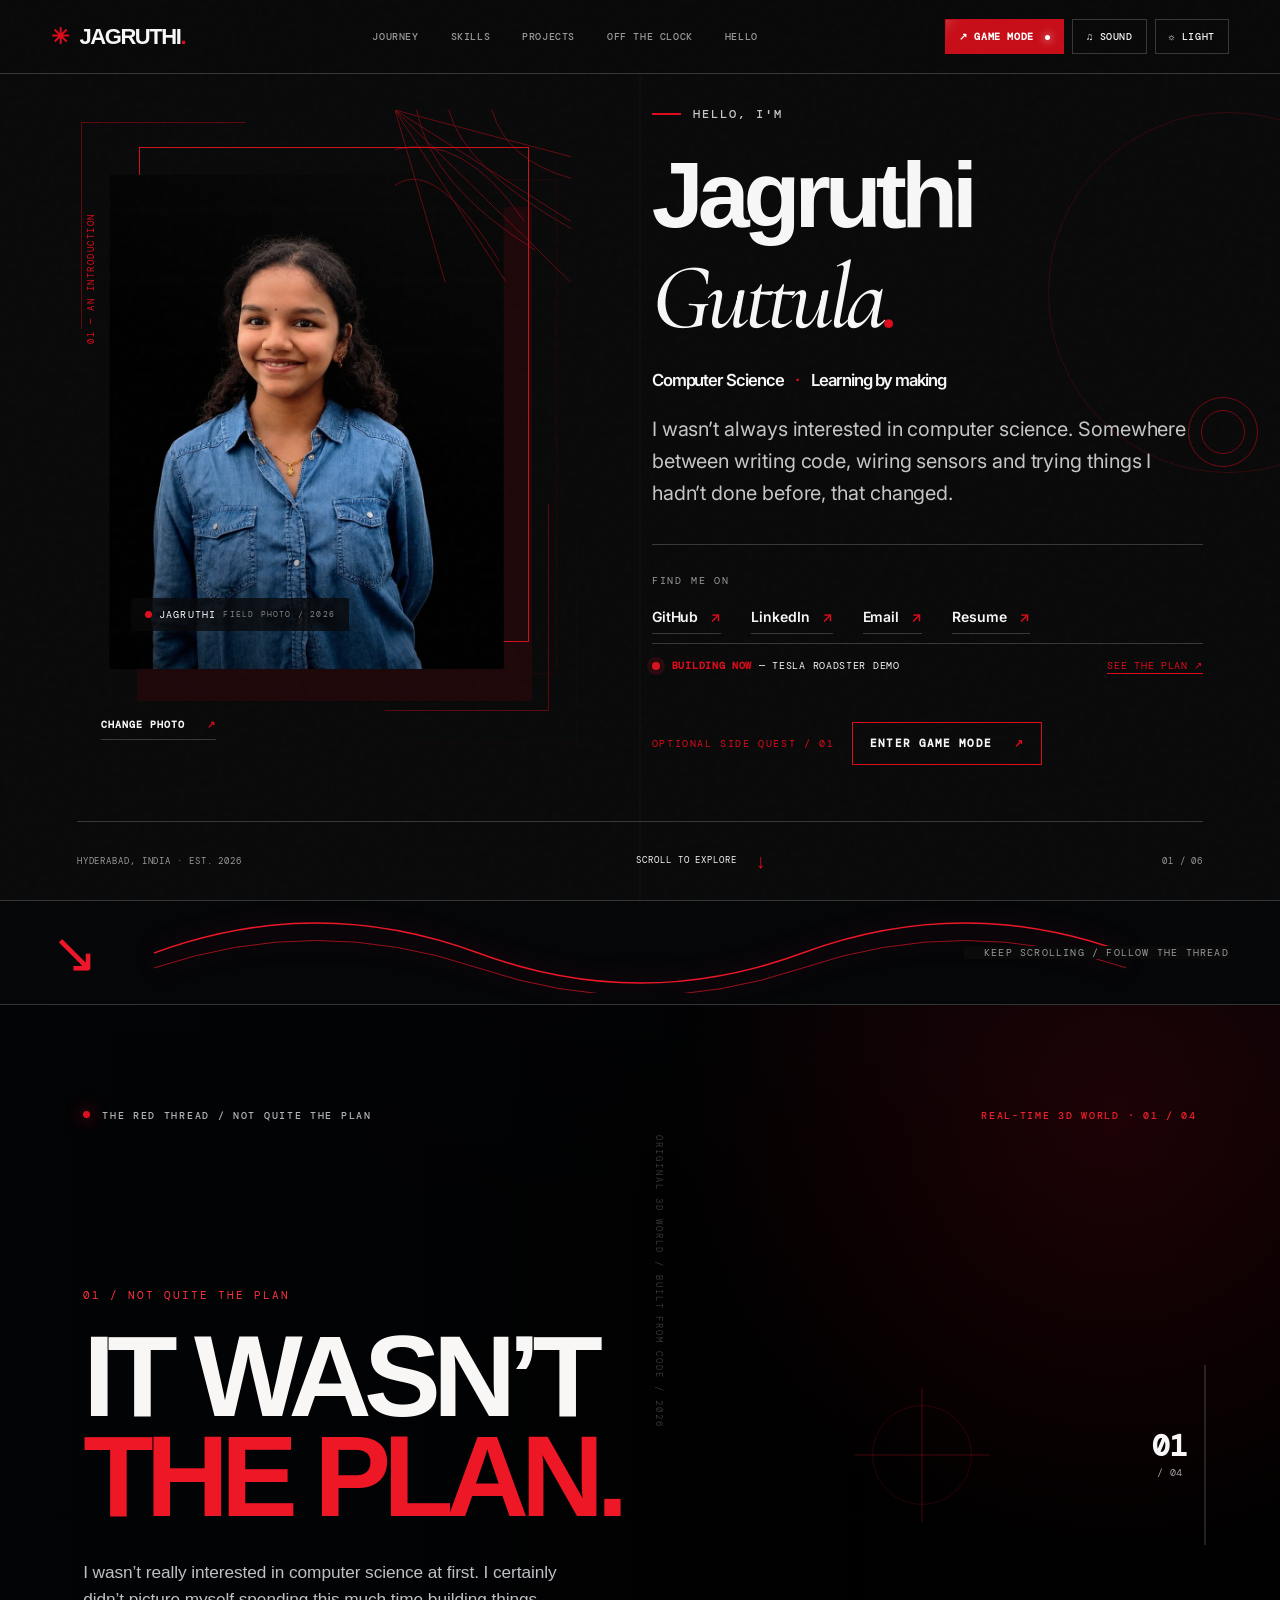
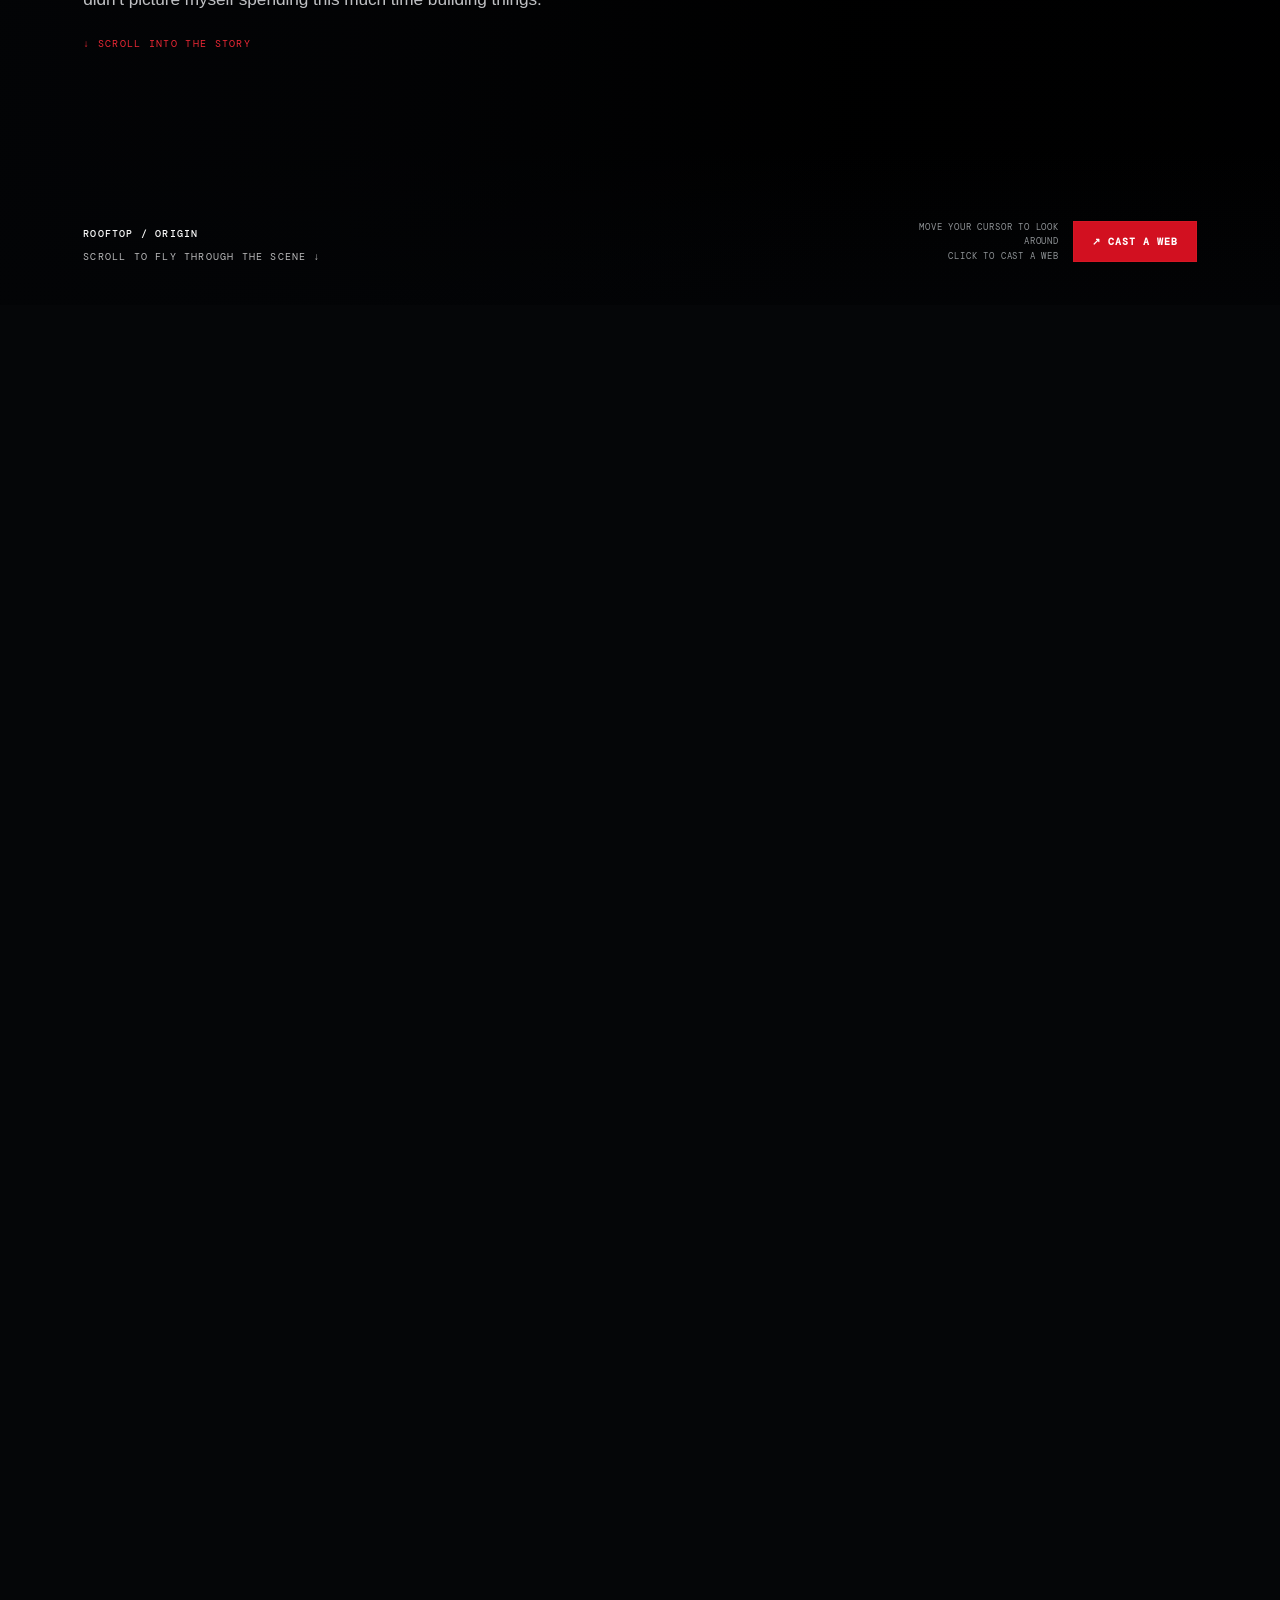
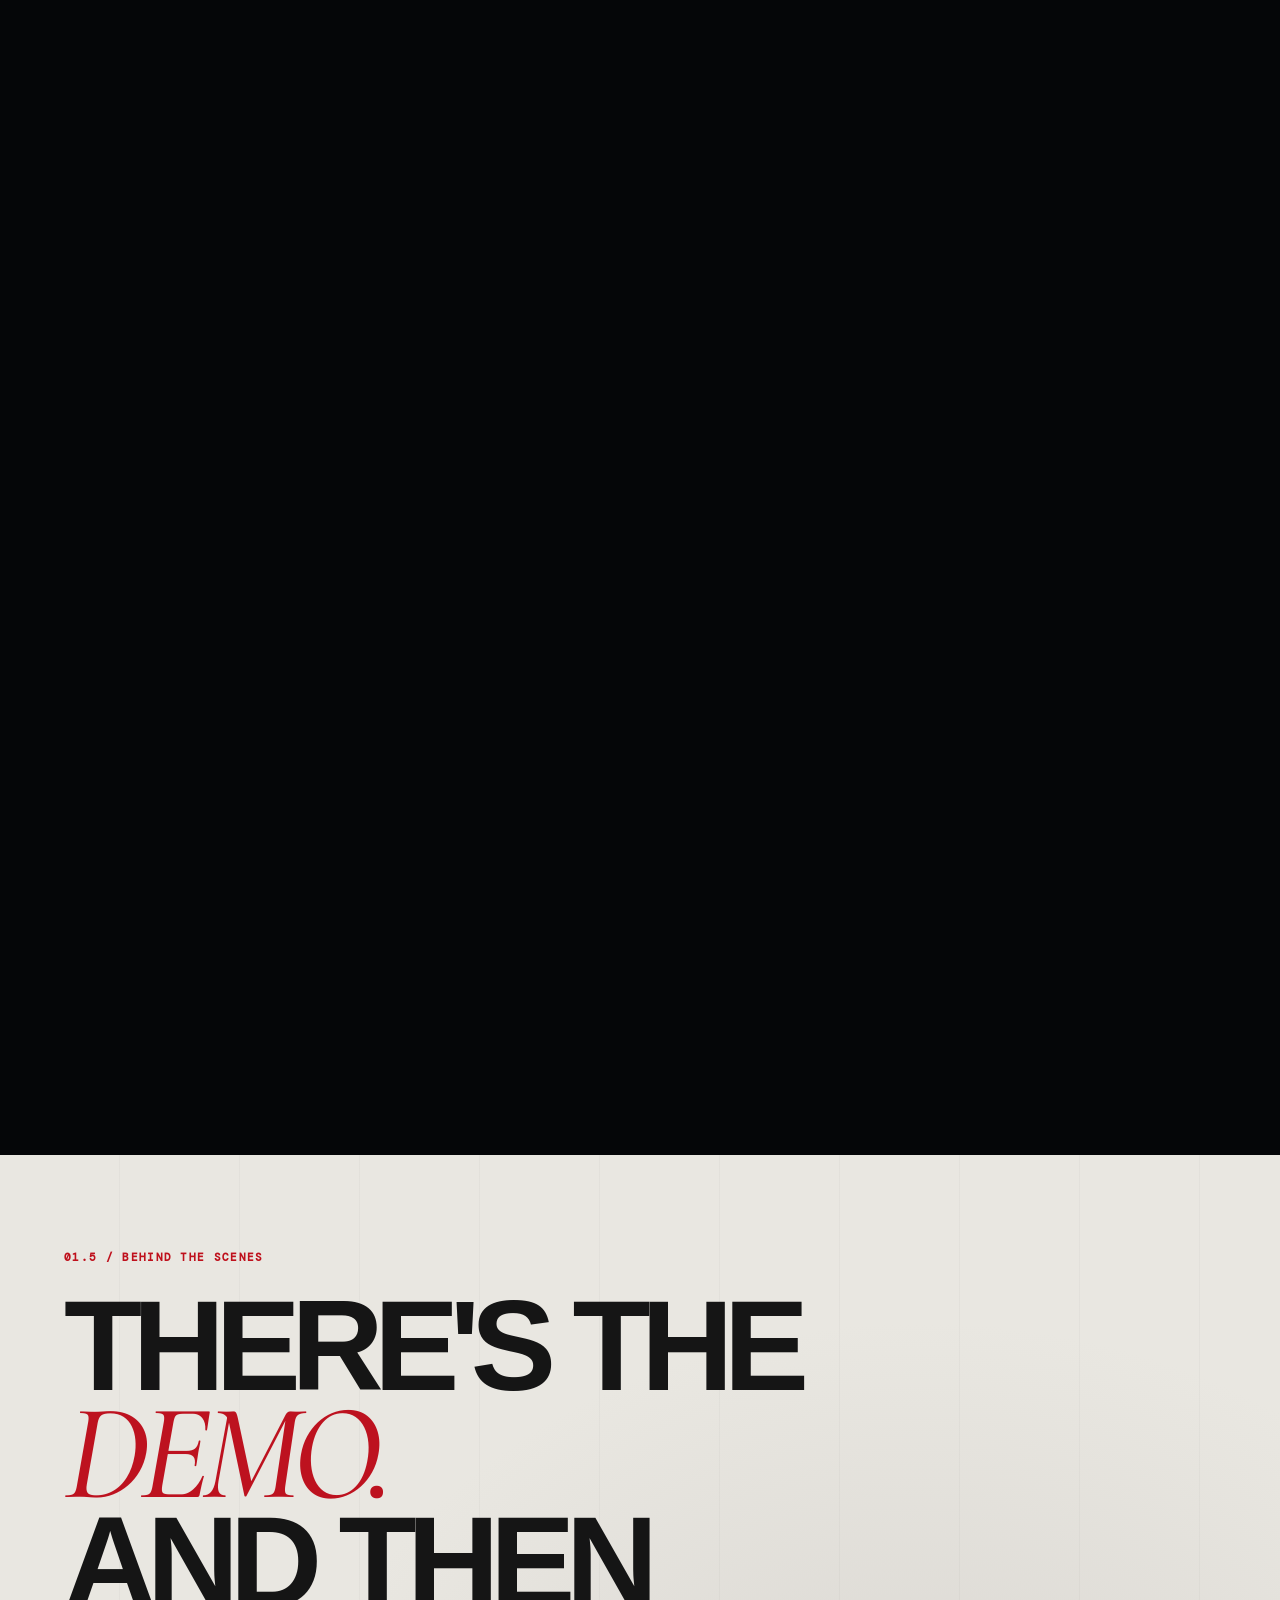
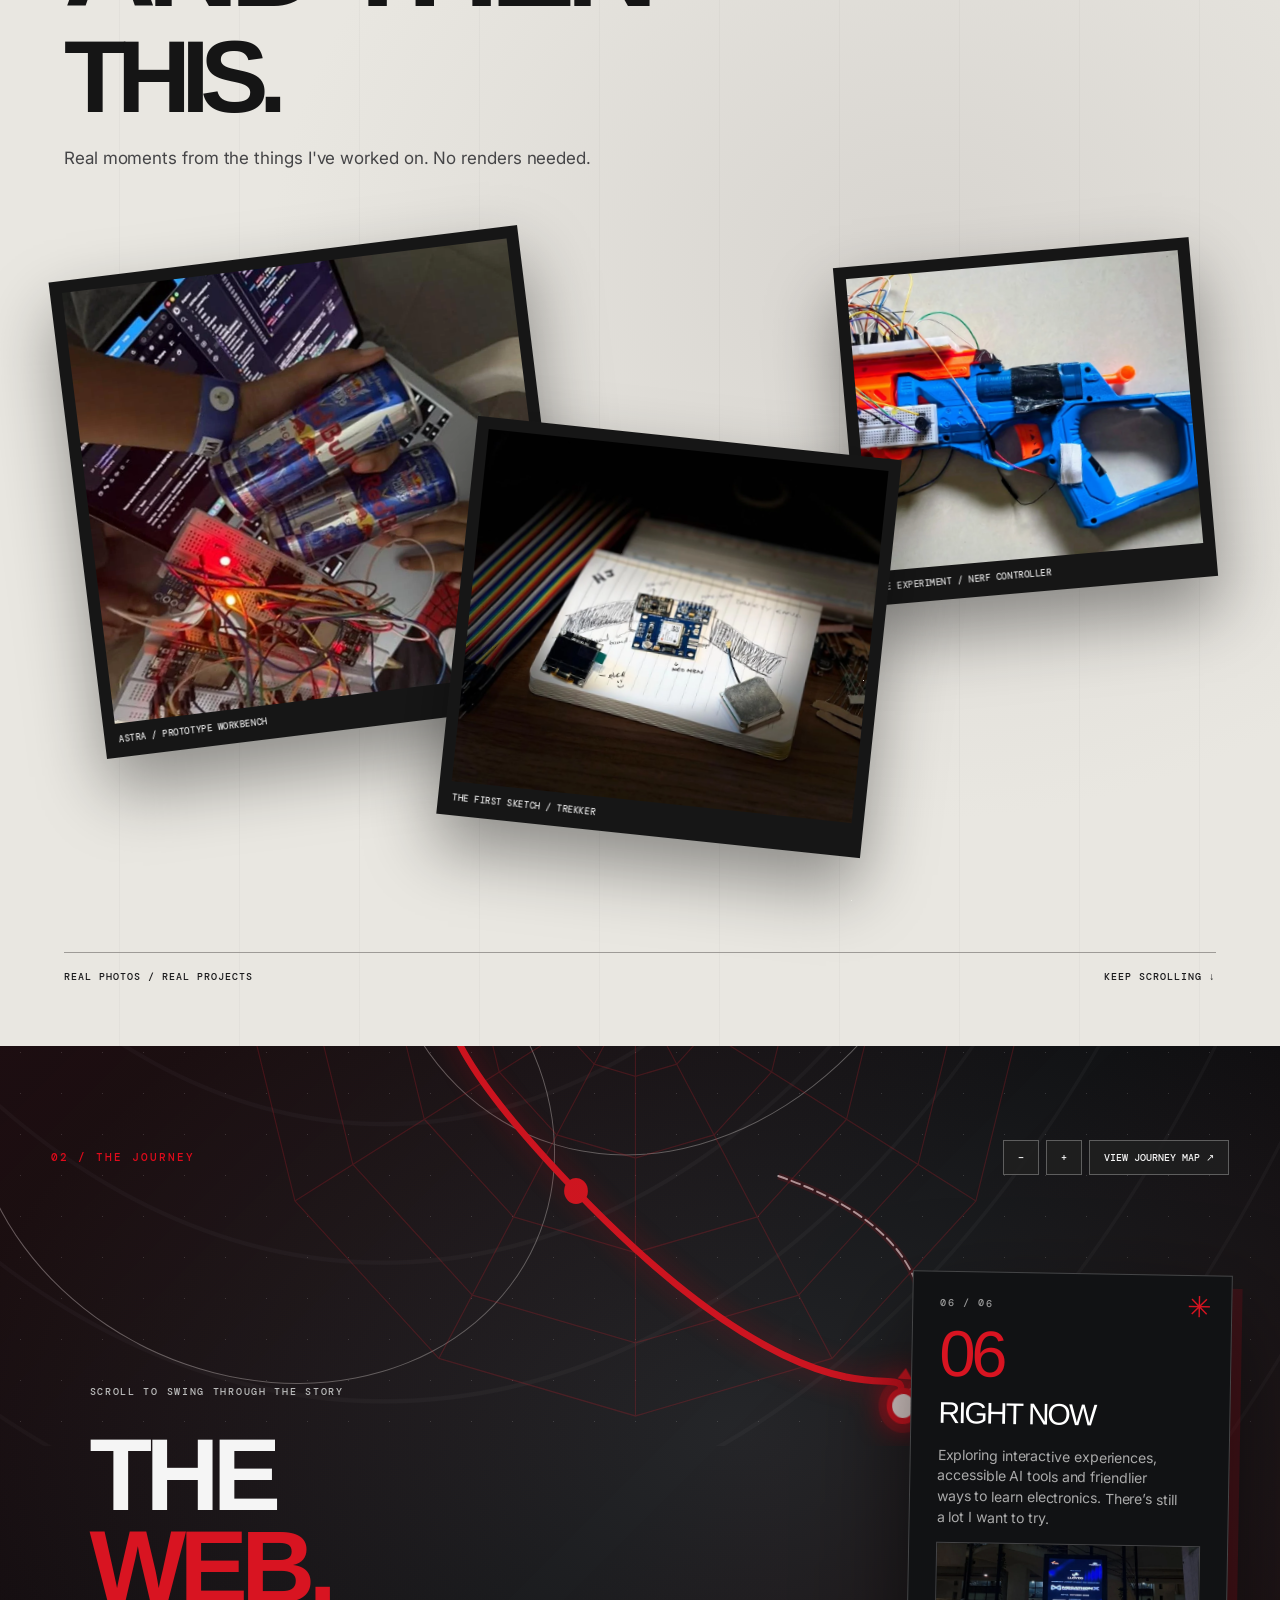
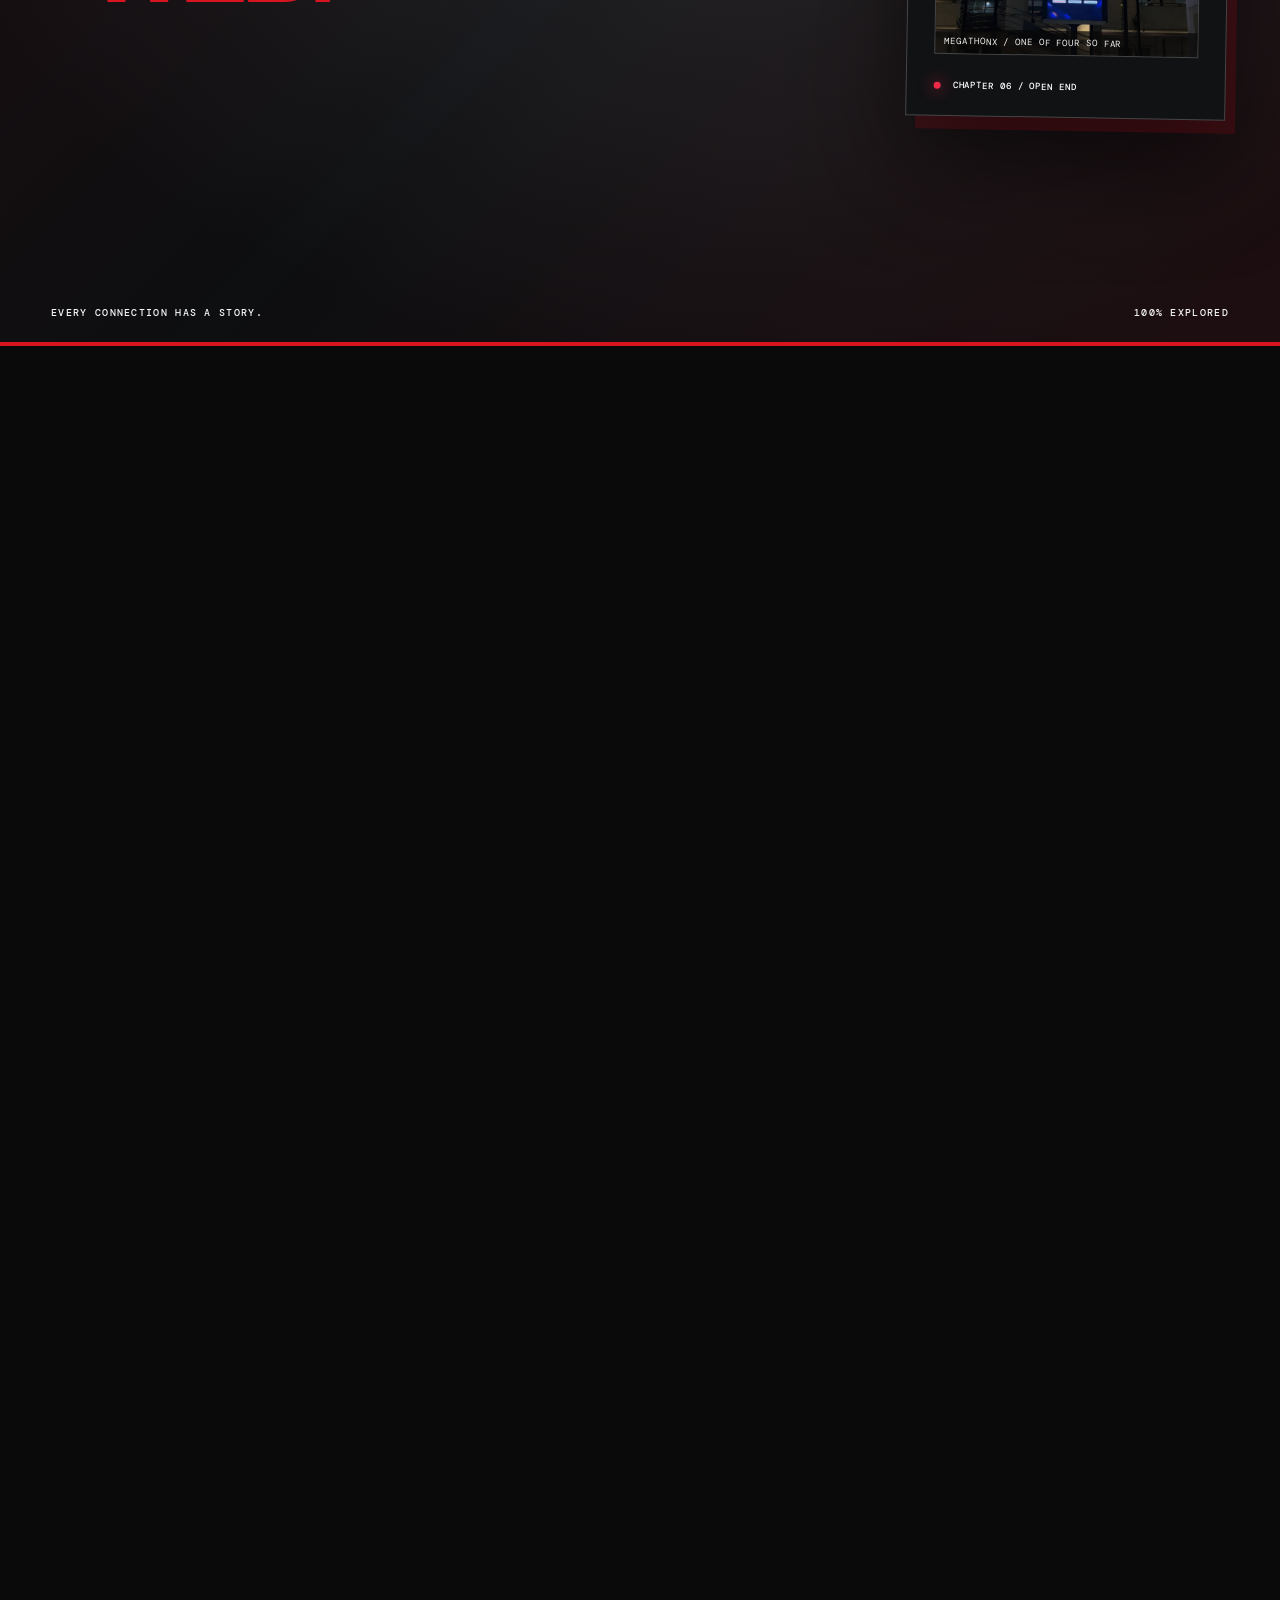
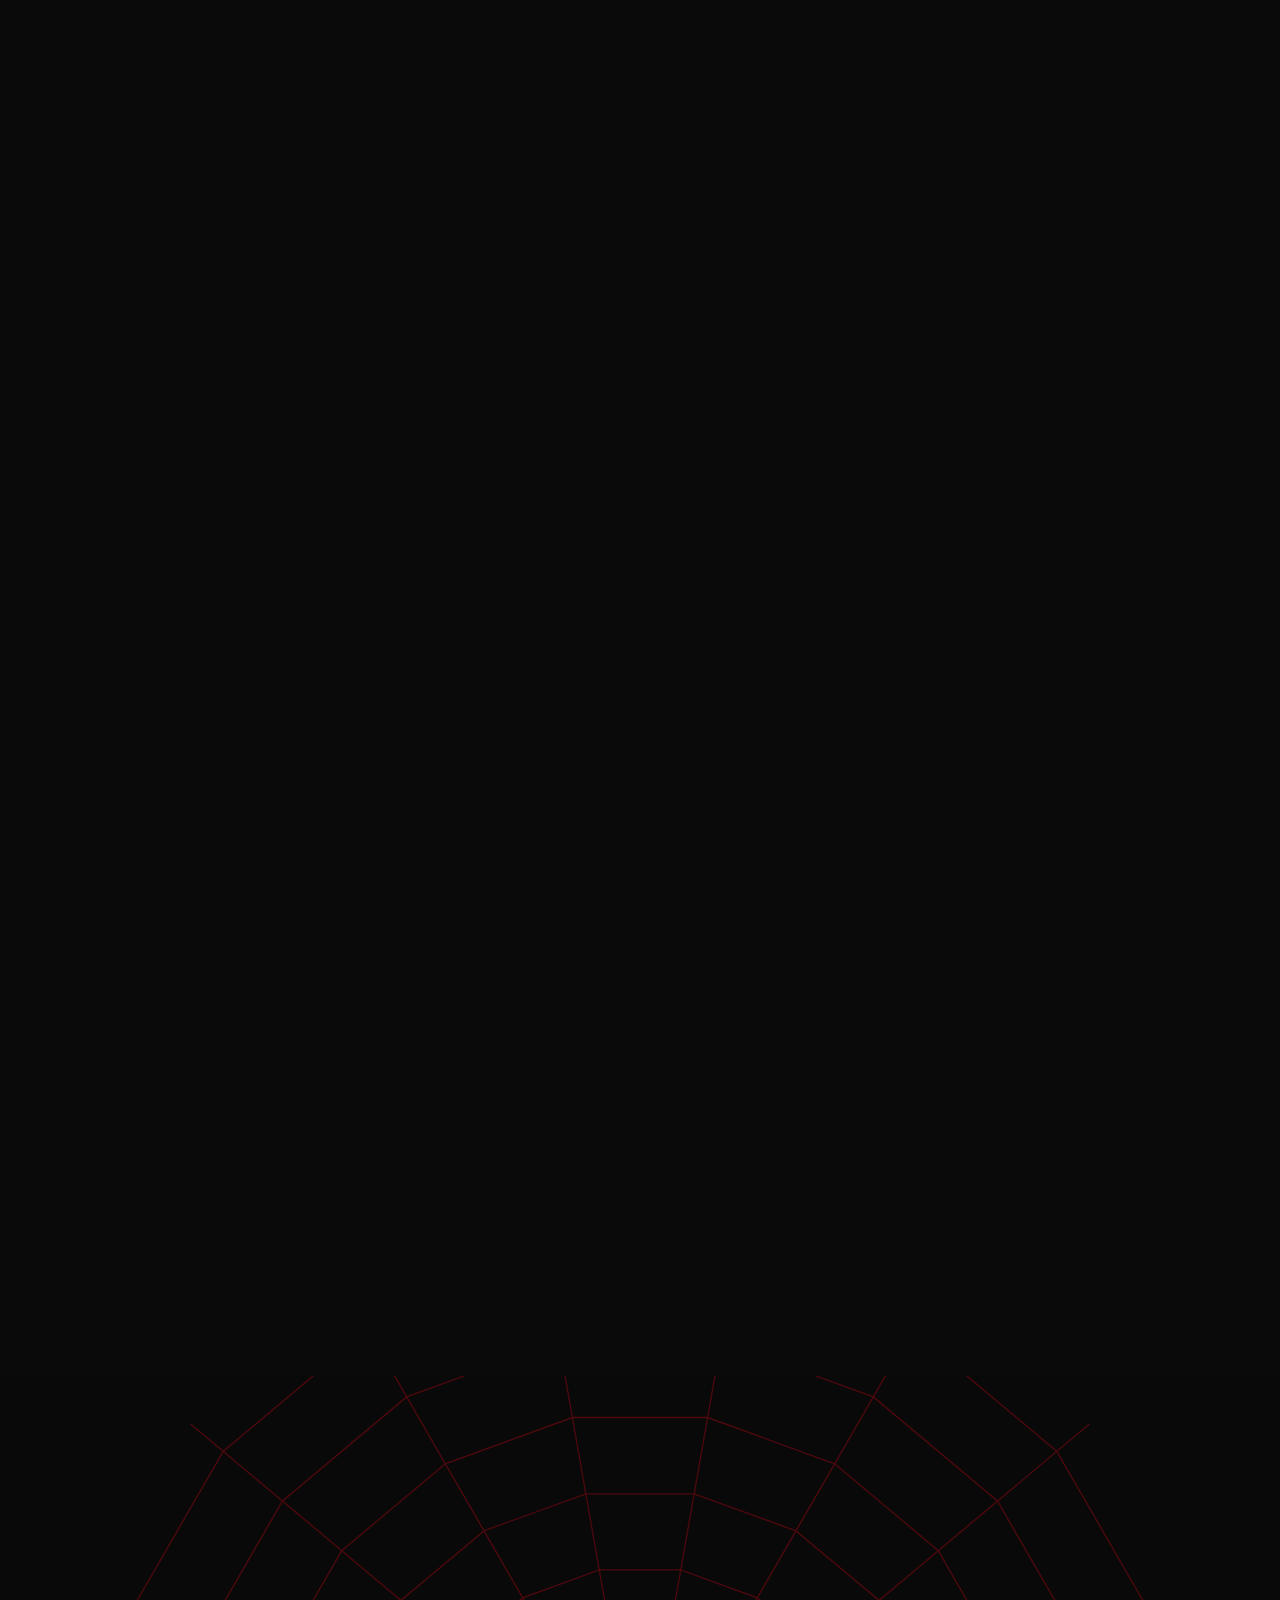
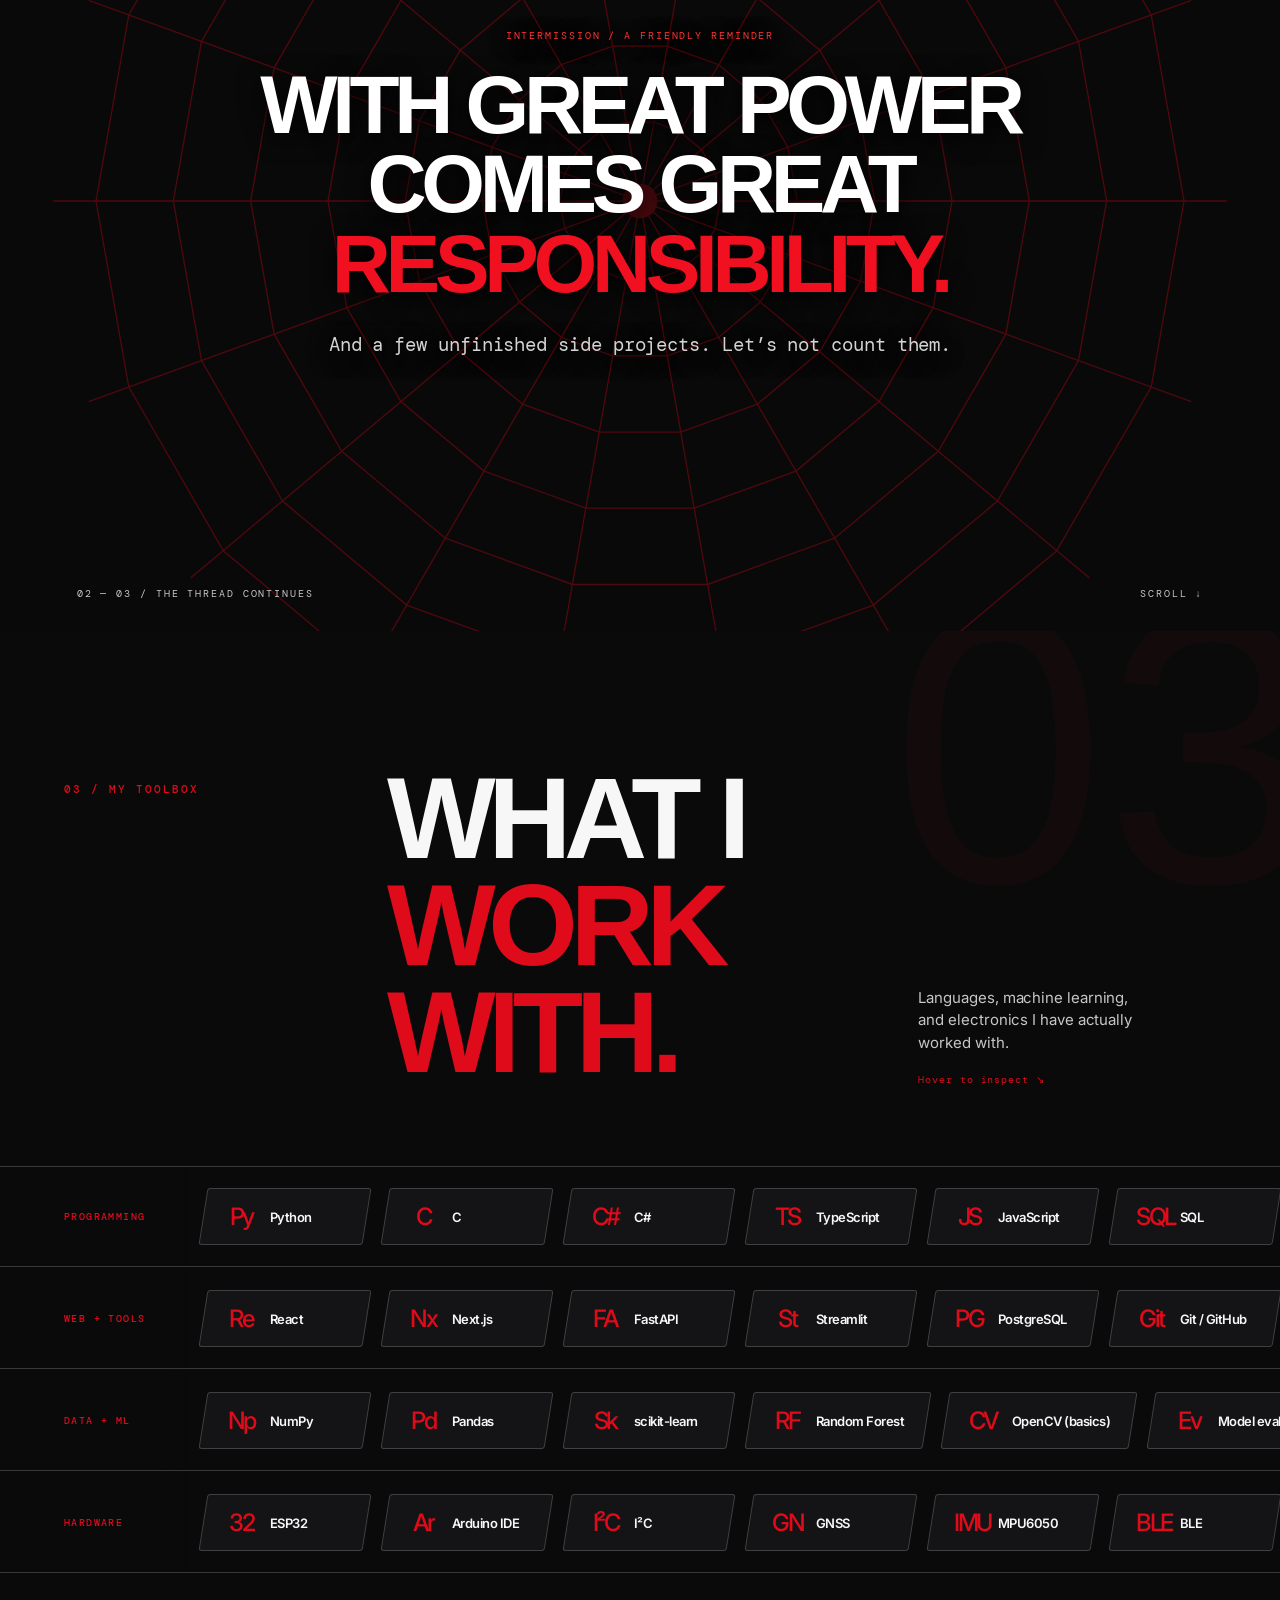
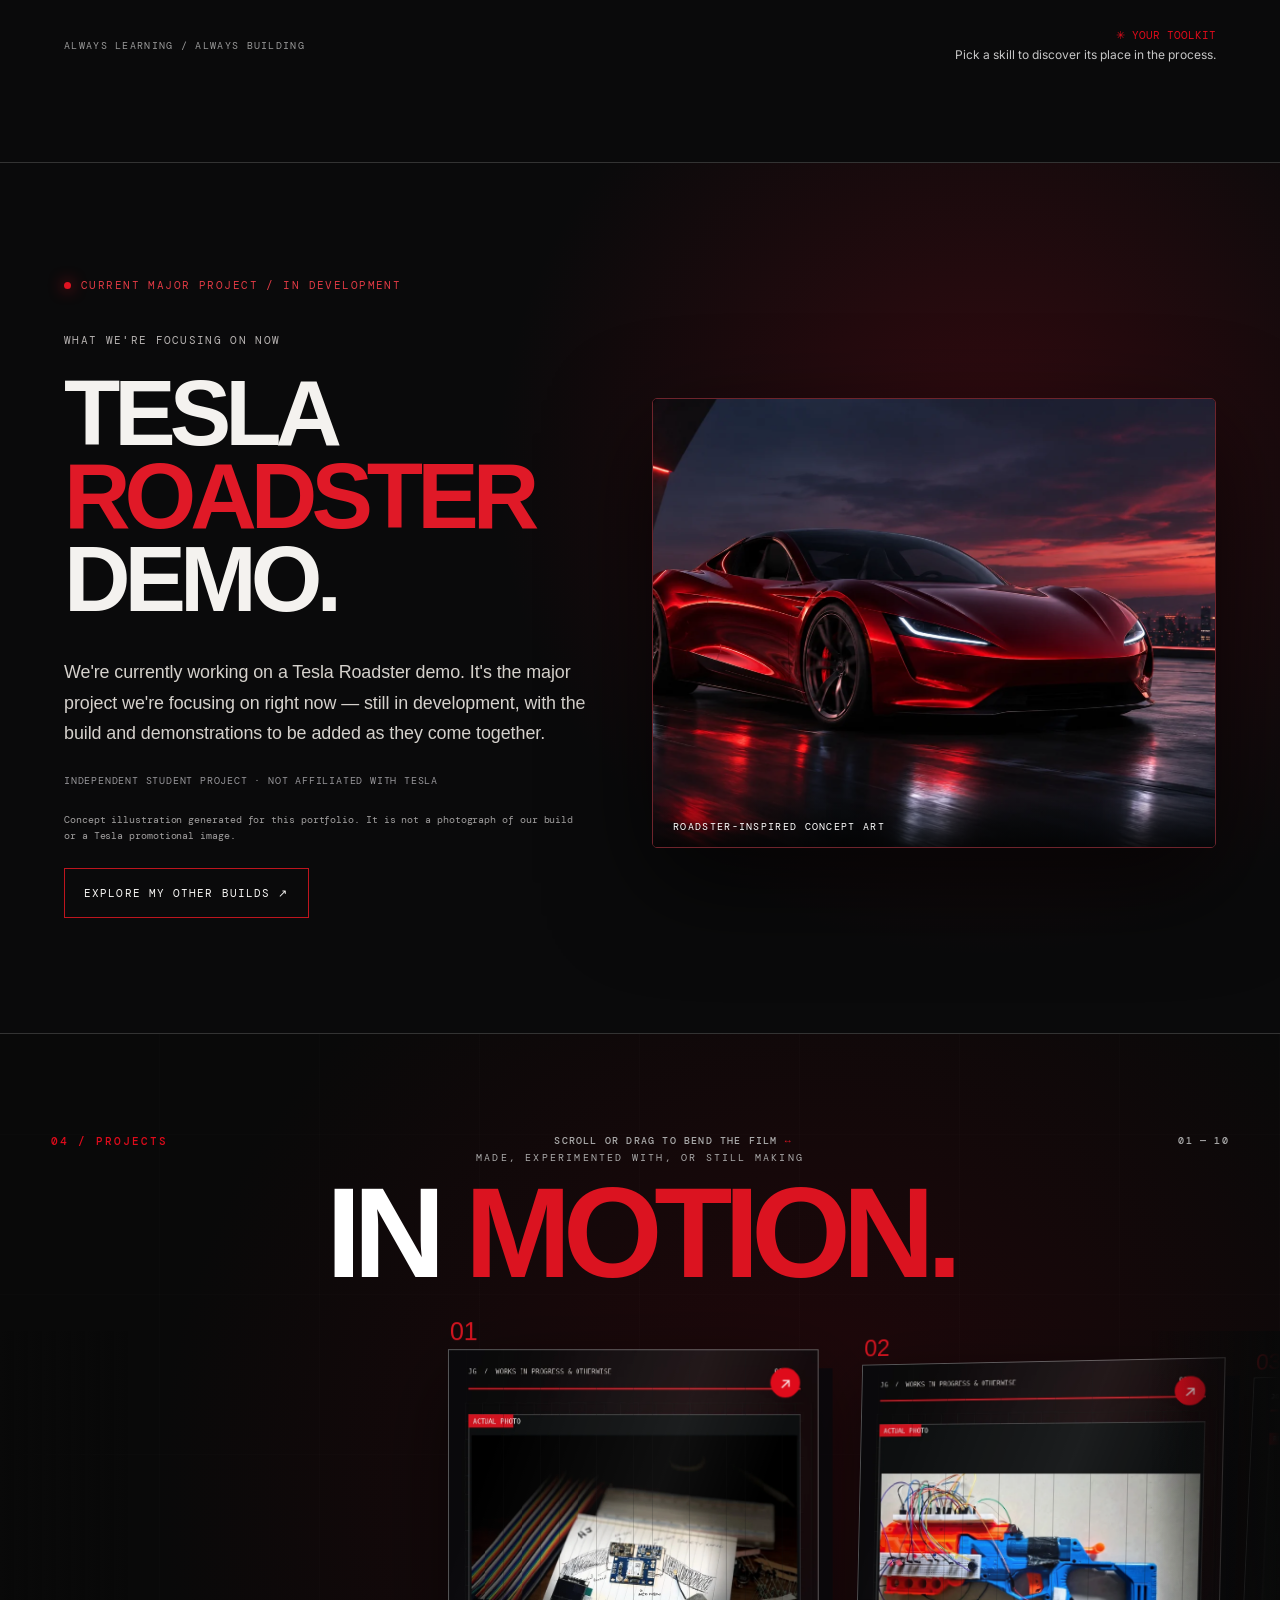
==== commit df8231e9: "Fix resume link and update PDF" ====
--- a/index.html
+++ b/index.html
@@ -547,7 +547,7 @@
         <a href="https://github.com/jagruthig2020-ship-it" target="_blank" rel="noopener noreferrer">GitHub <span>↗</span></a>
         <a href="https://www.linkedin.com/in/jagruthi-guttula-a20811277" target="_blank" rel="noopener noreferrer">LinkedIn <span>↗</span></a>
         <a href="mailto:jagruthig2020@gmail.com" aria-label="Email Jagruthi at jagruthig2020@gmail.com">Email <span>↗</span></a>
-        <a href="Jagruthi_Guttula_Resume.pdf" target="_blank" rel="noopener noreferrer" aria-label="Open Jagruthi Guttula resume PDF">Resume <span>↗</span></a>
+        <a href="Jagruthi_Guttula_Resume_Nov2026.pdf" target="_blank" rel="noopener noreferrer" aria-label="Open Jagruthi Guttula resume PDF">Resume <span>↗</span></a>
       </div></div>
       <div class="current-focus-chip"><span class="focus-chip-live"></span><span><b>BUILDING NOW</b> — TESLA ROADSTER DEMO</span><a href="#current-focus">SEE THE PLAN ↗</a></div><div class="game-invite"><span class="game-invite-id">OPTIONAL SIDE QUEST / 01</span><button type="button" id="game-hero">ENTER GAME MODE <span>↗</span></button></div>
     </div>
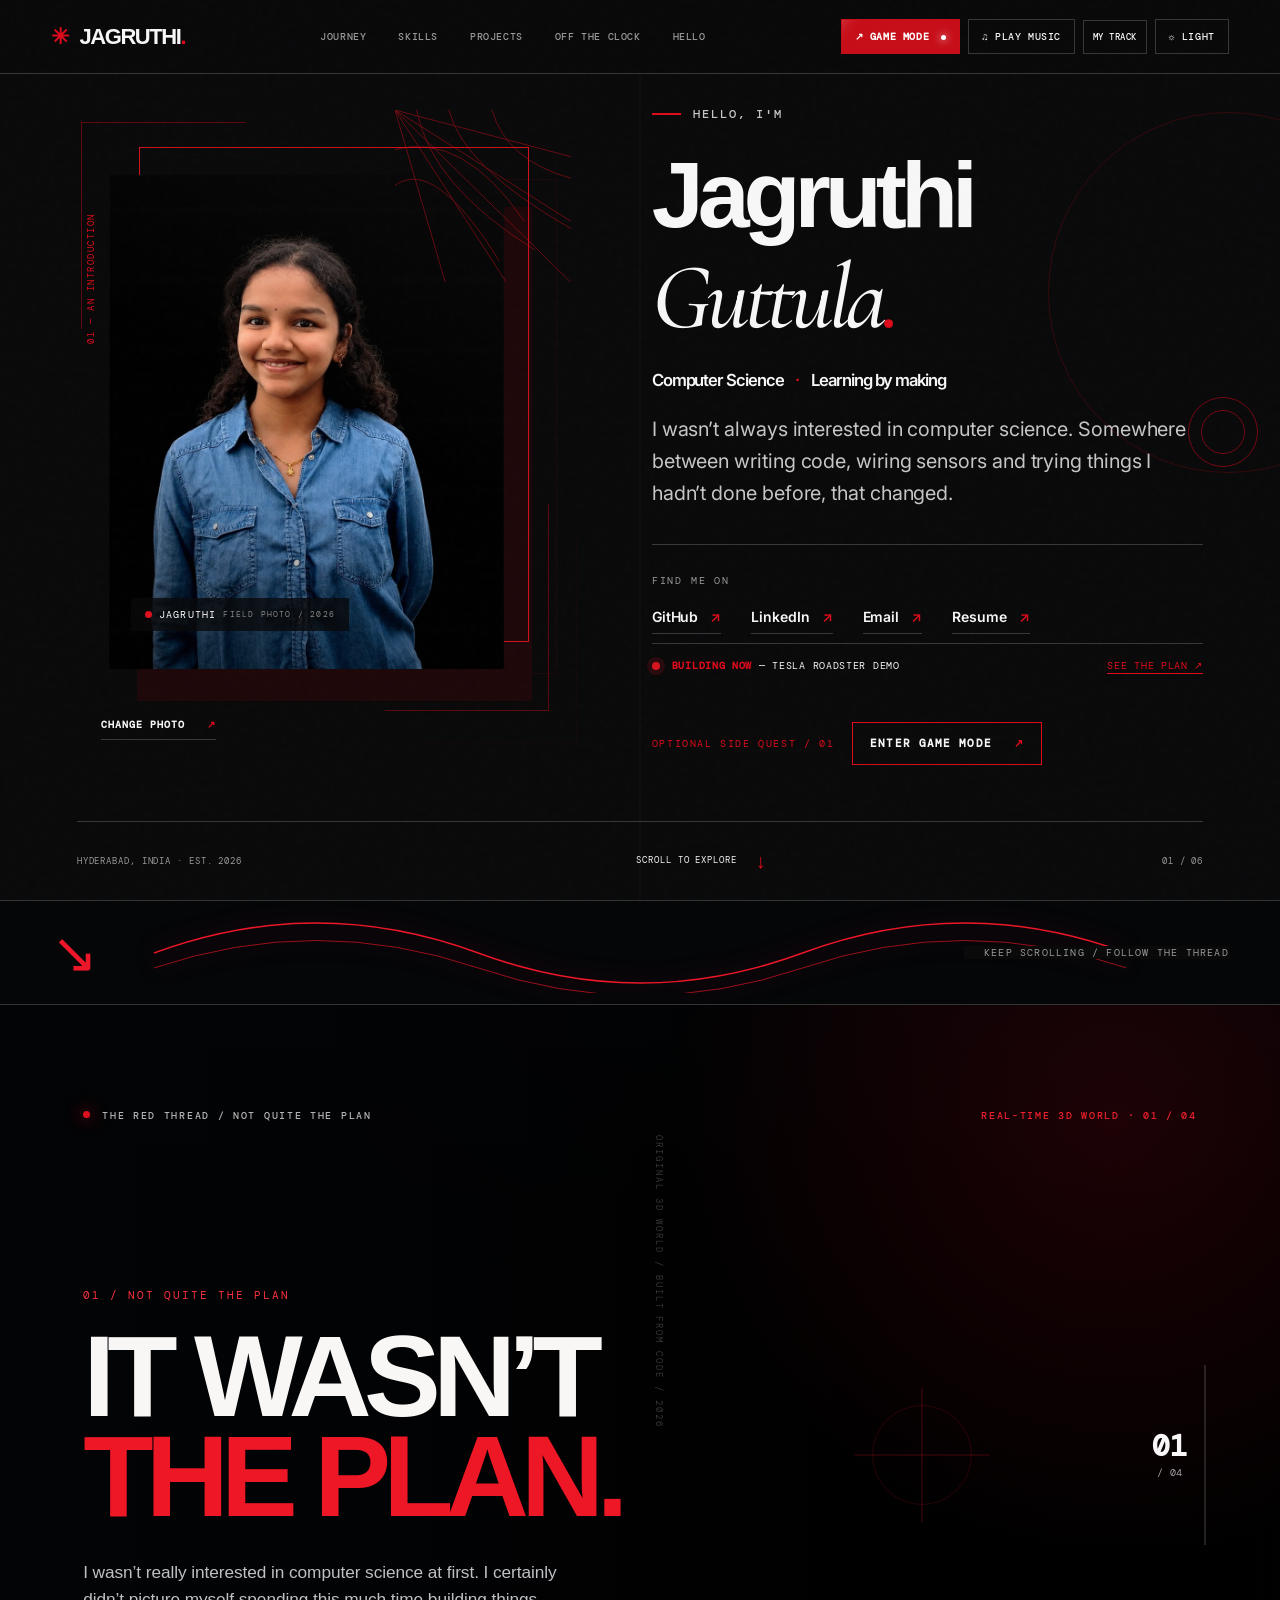
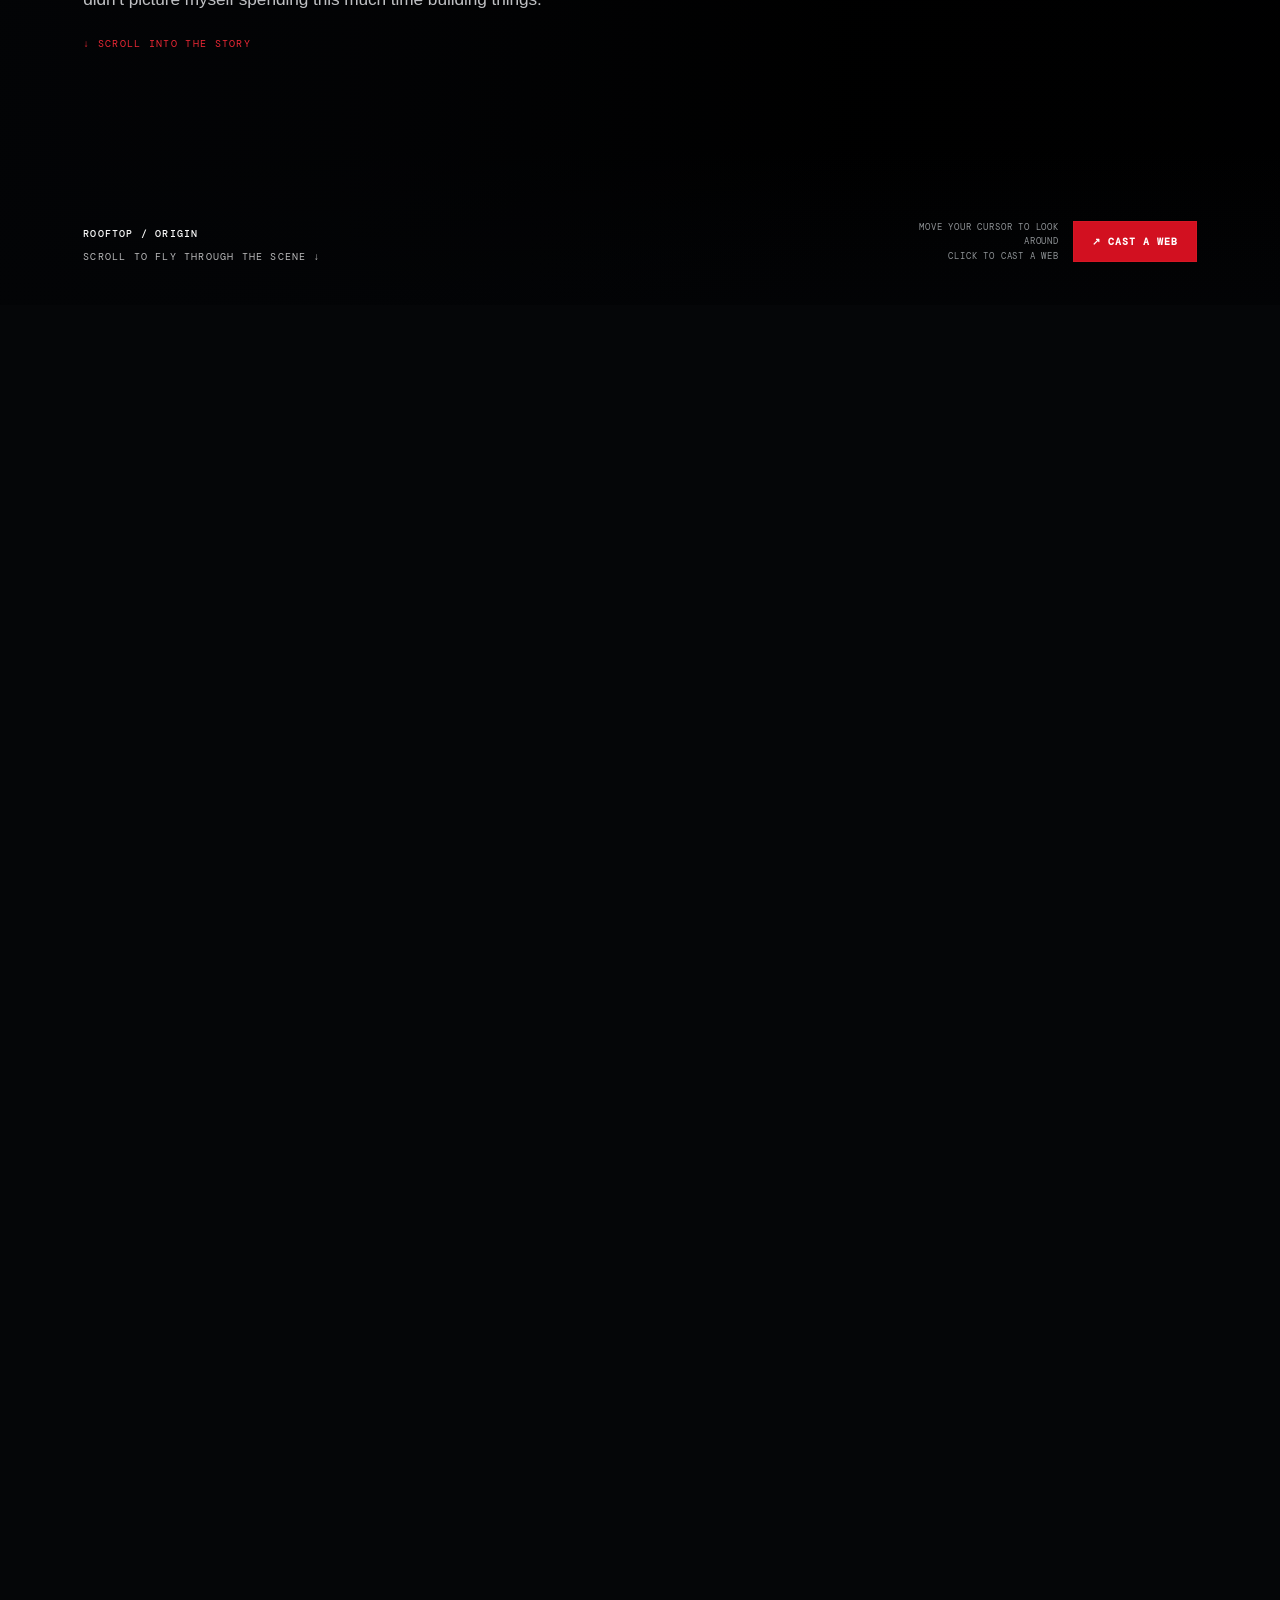
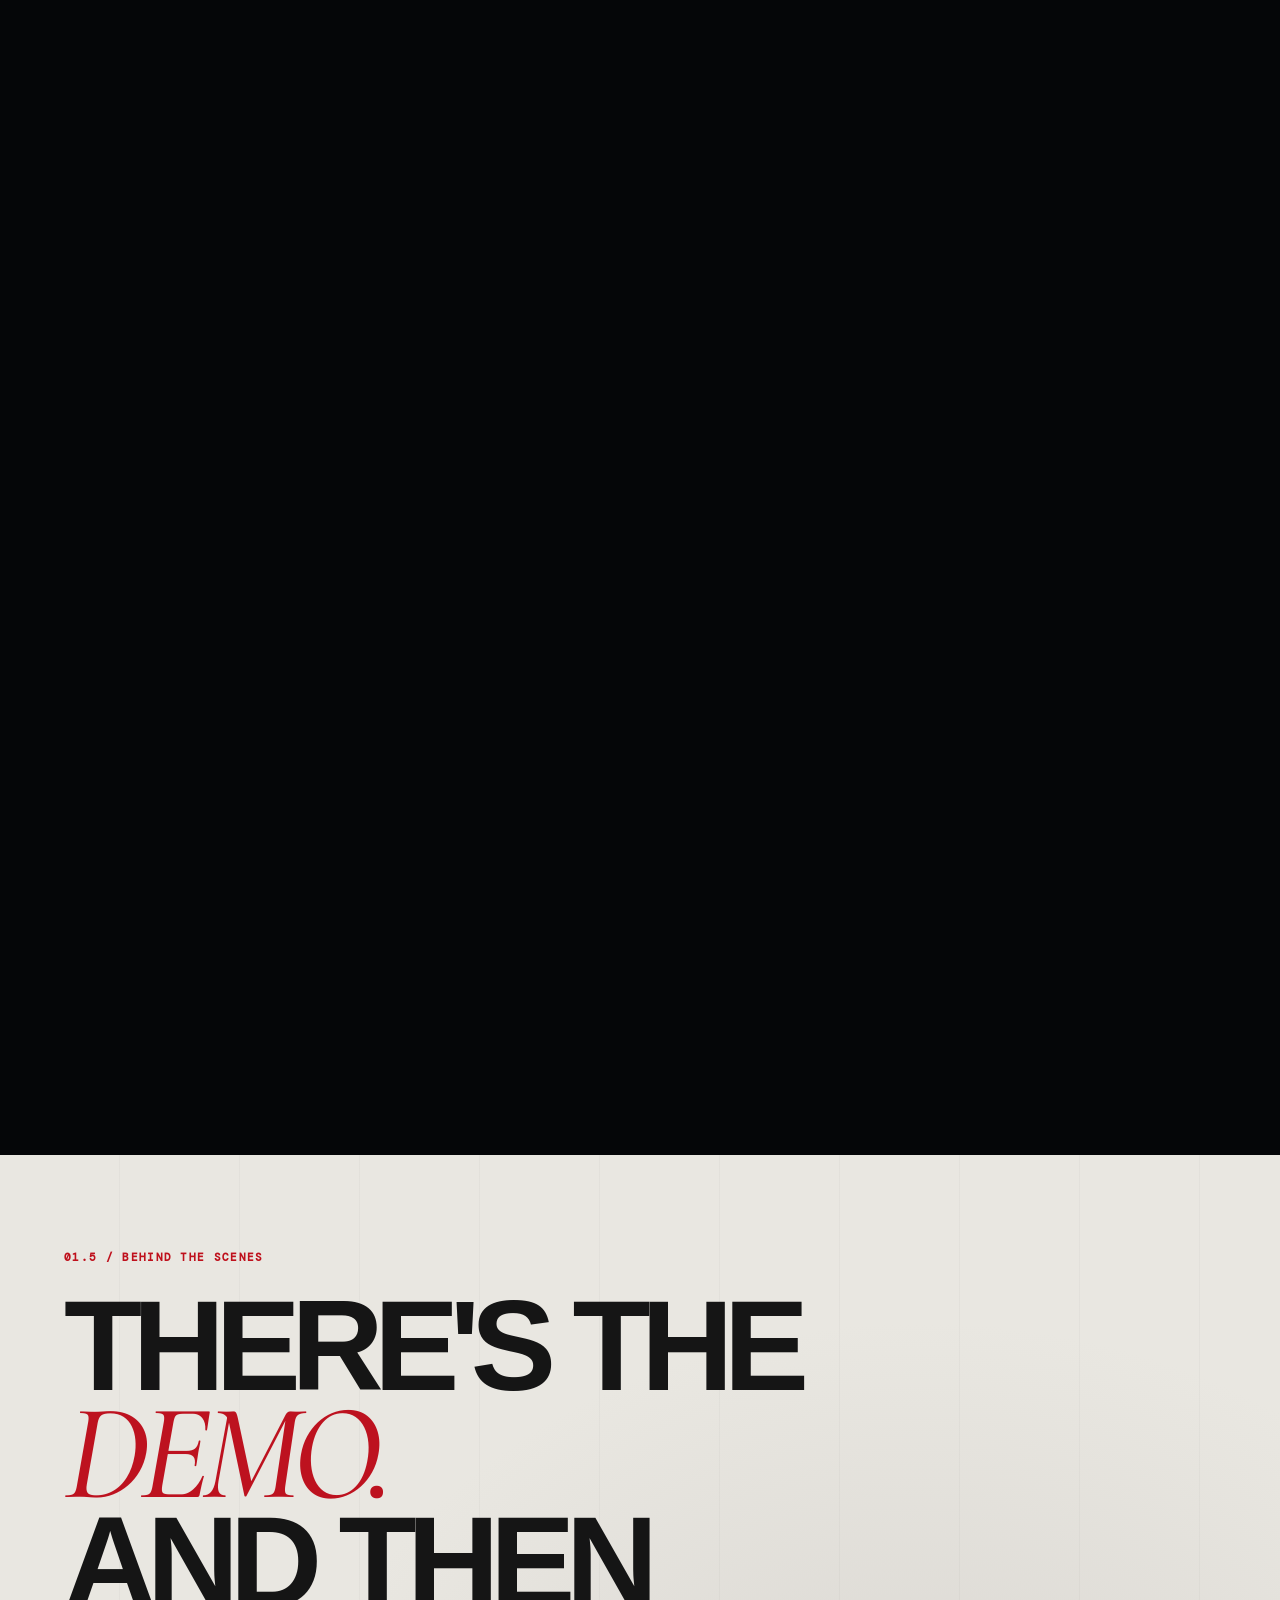
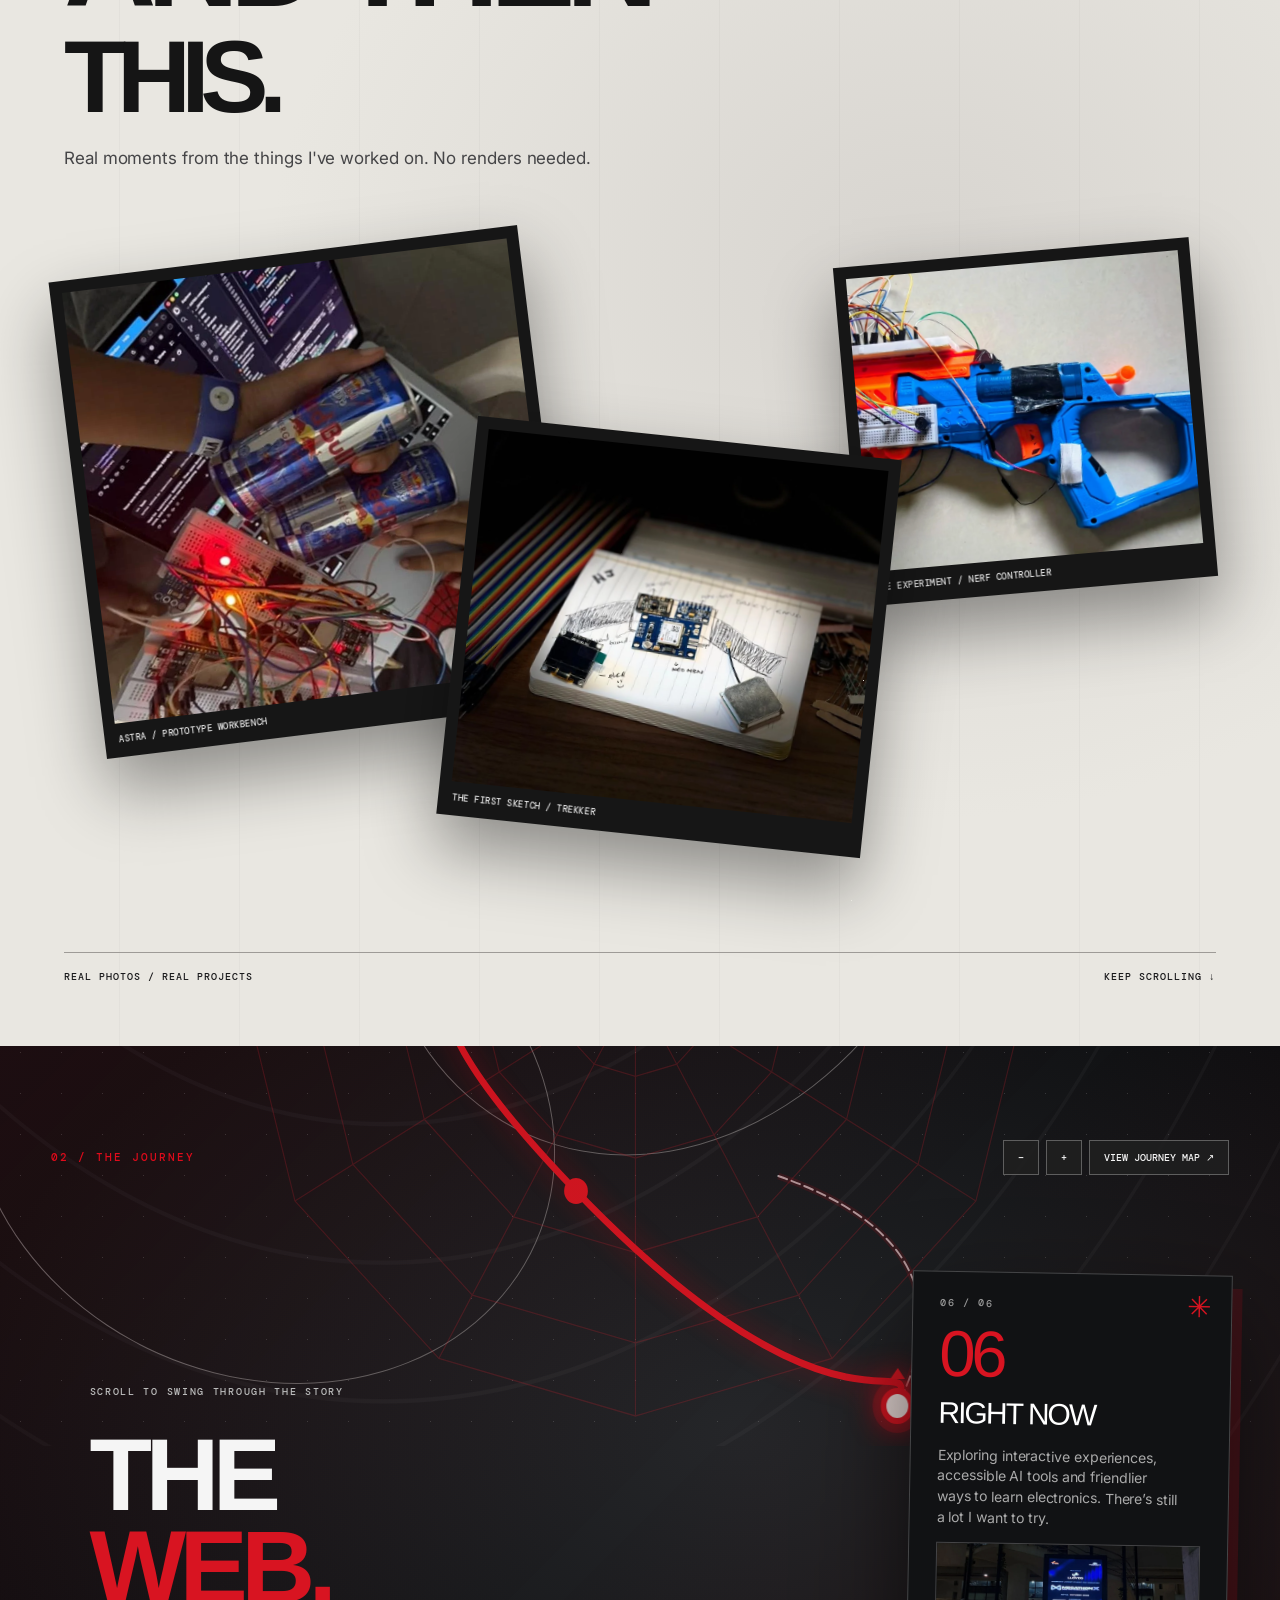
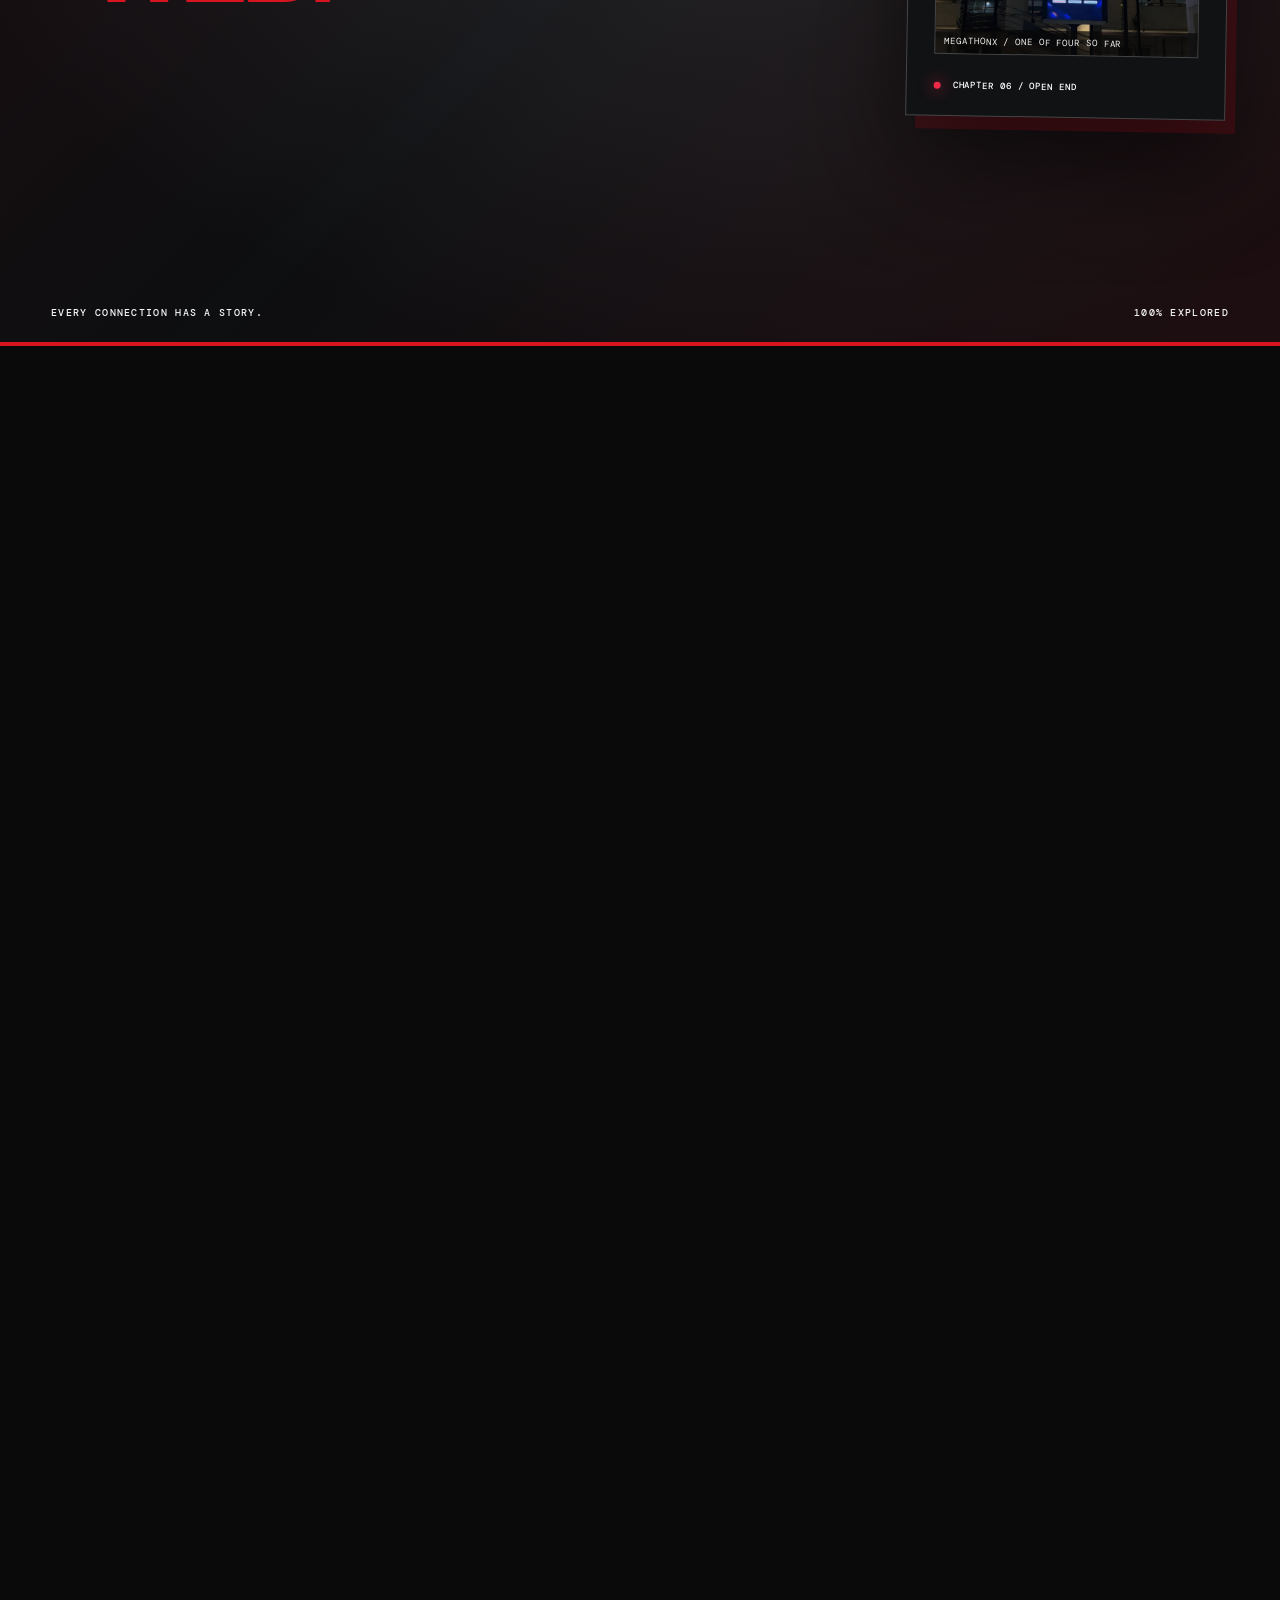
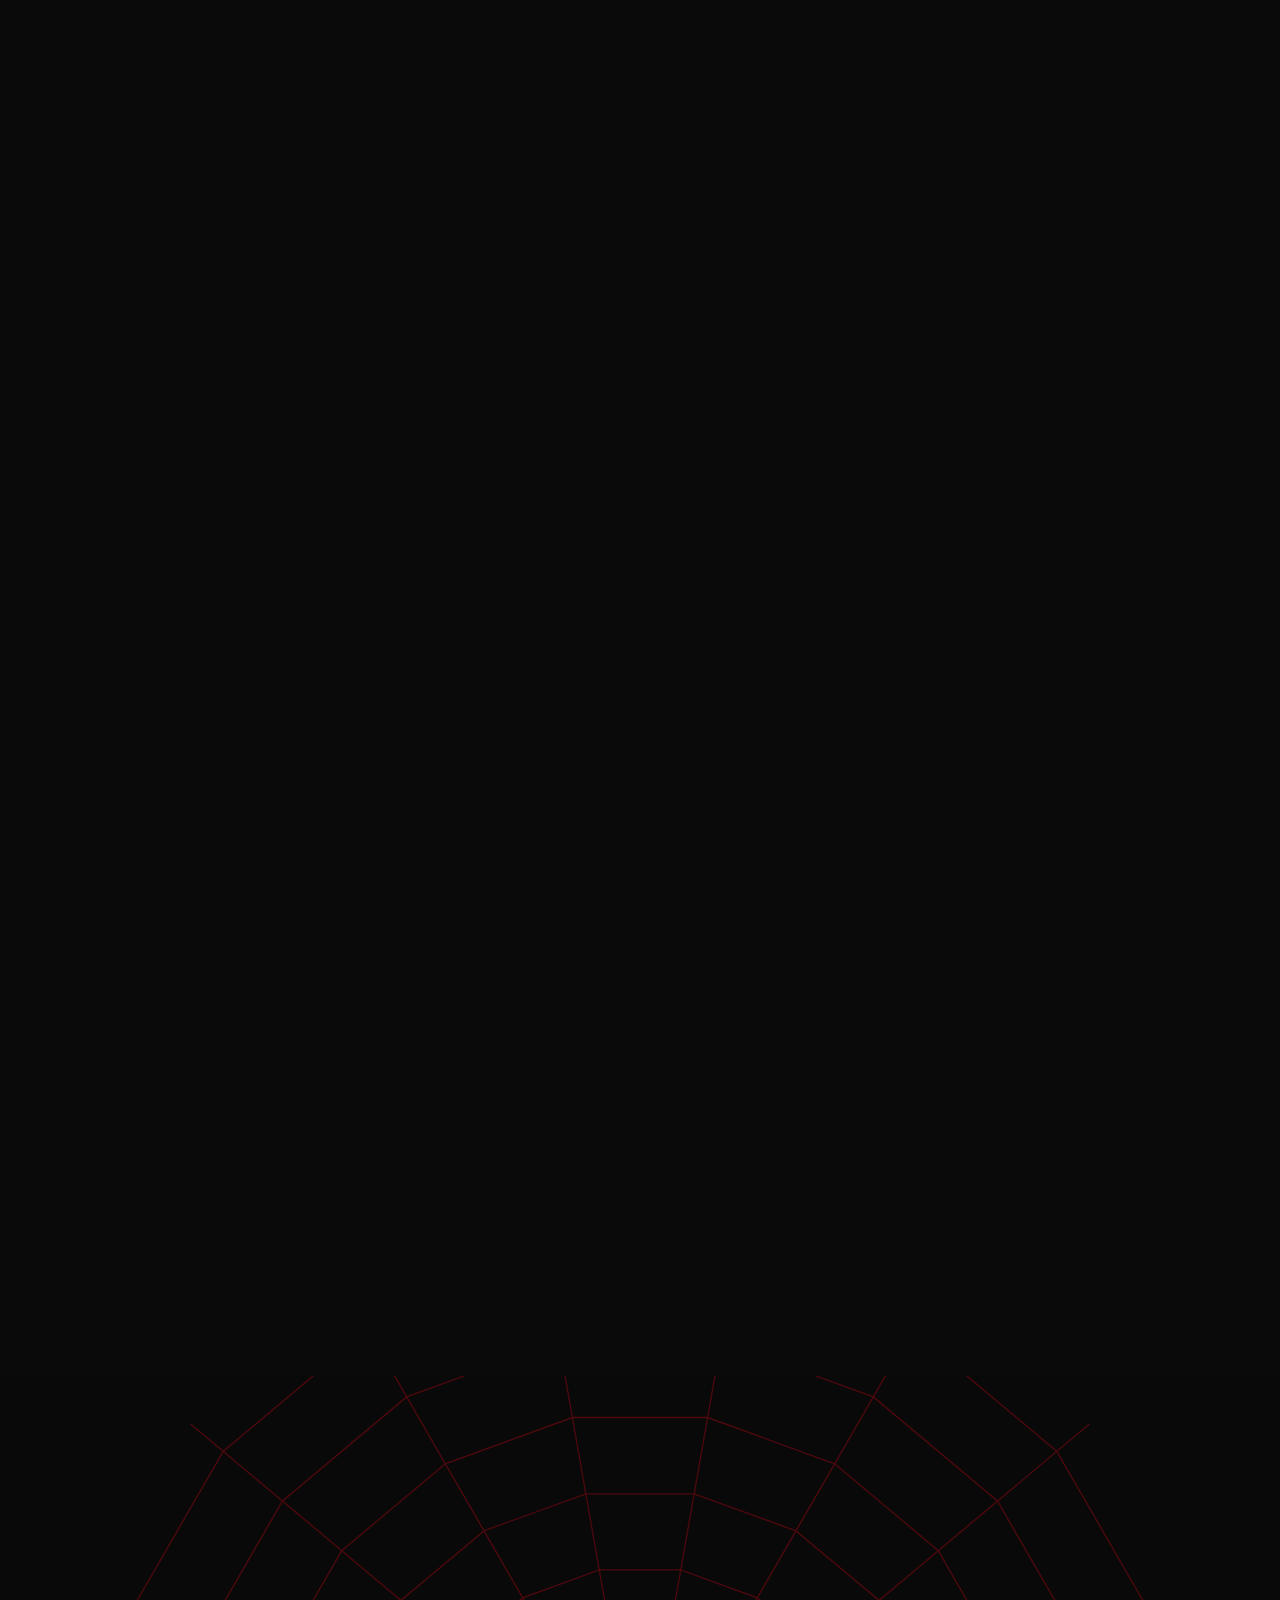
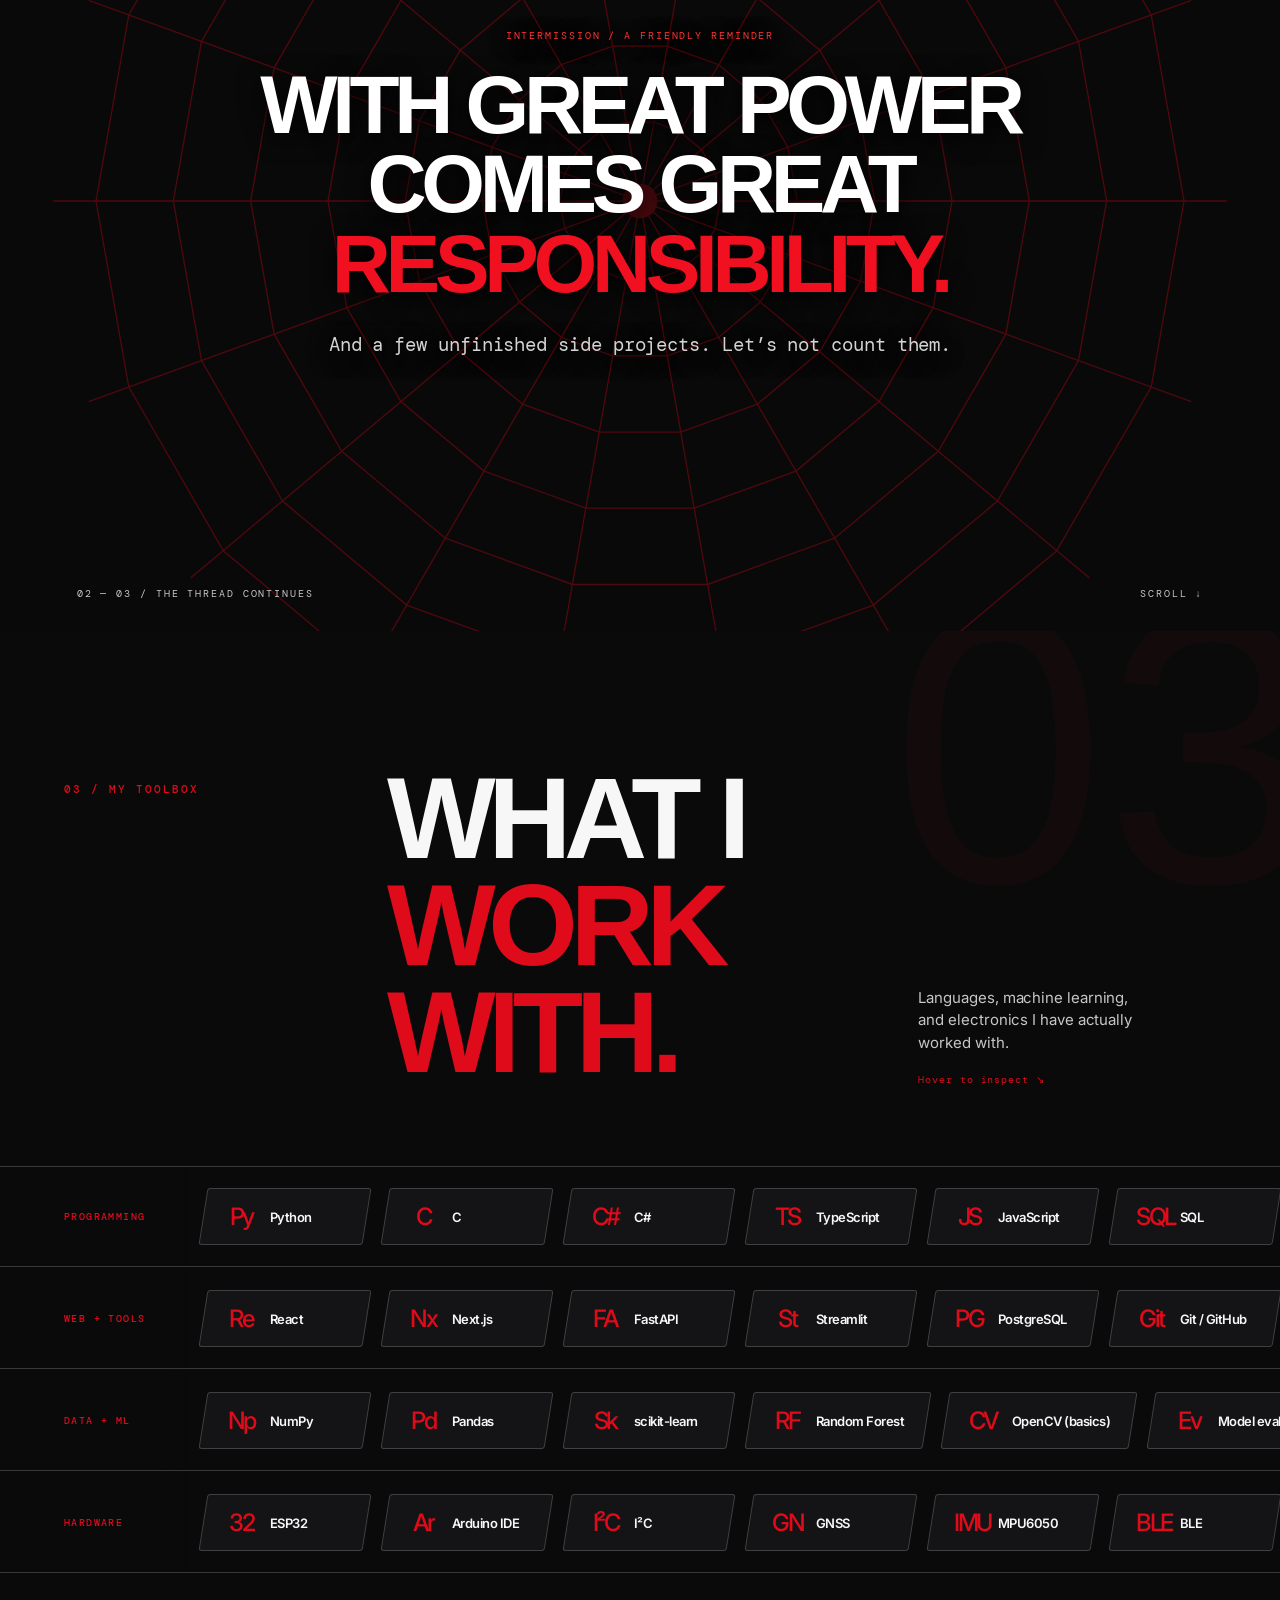
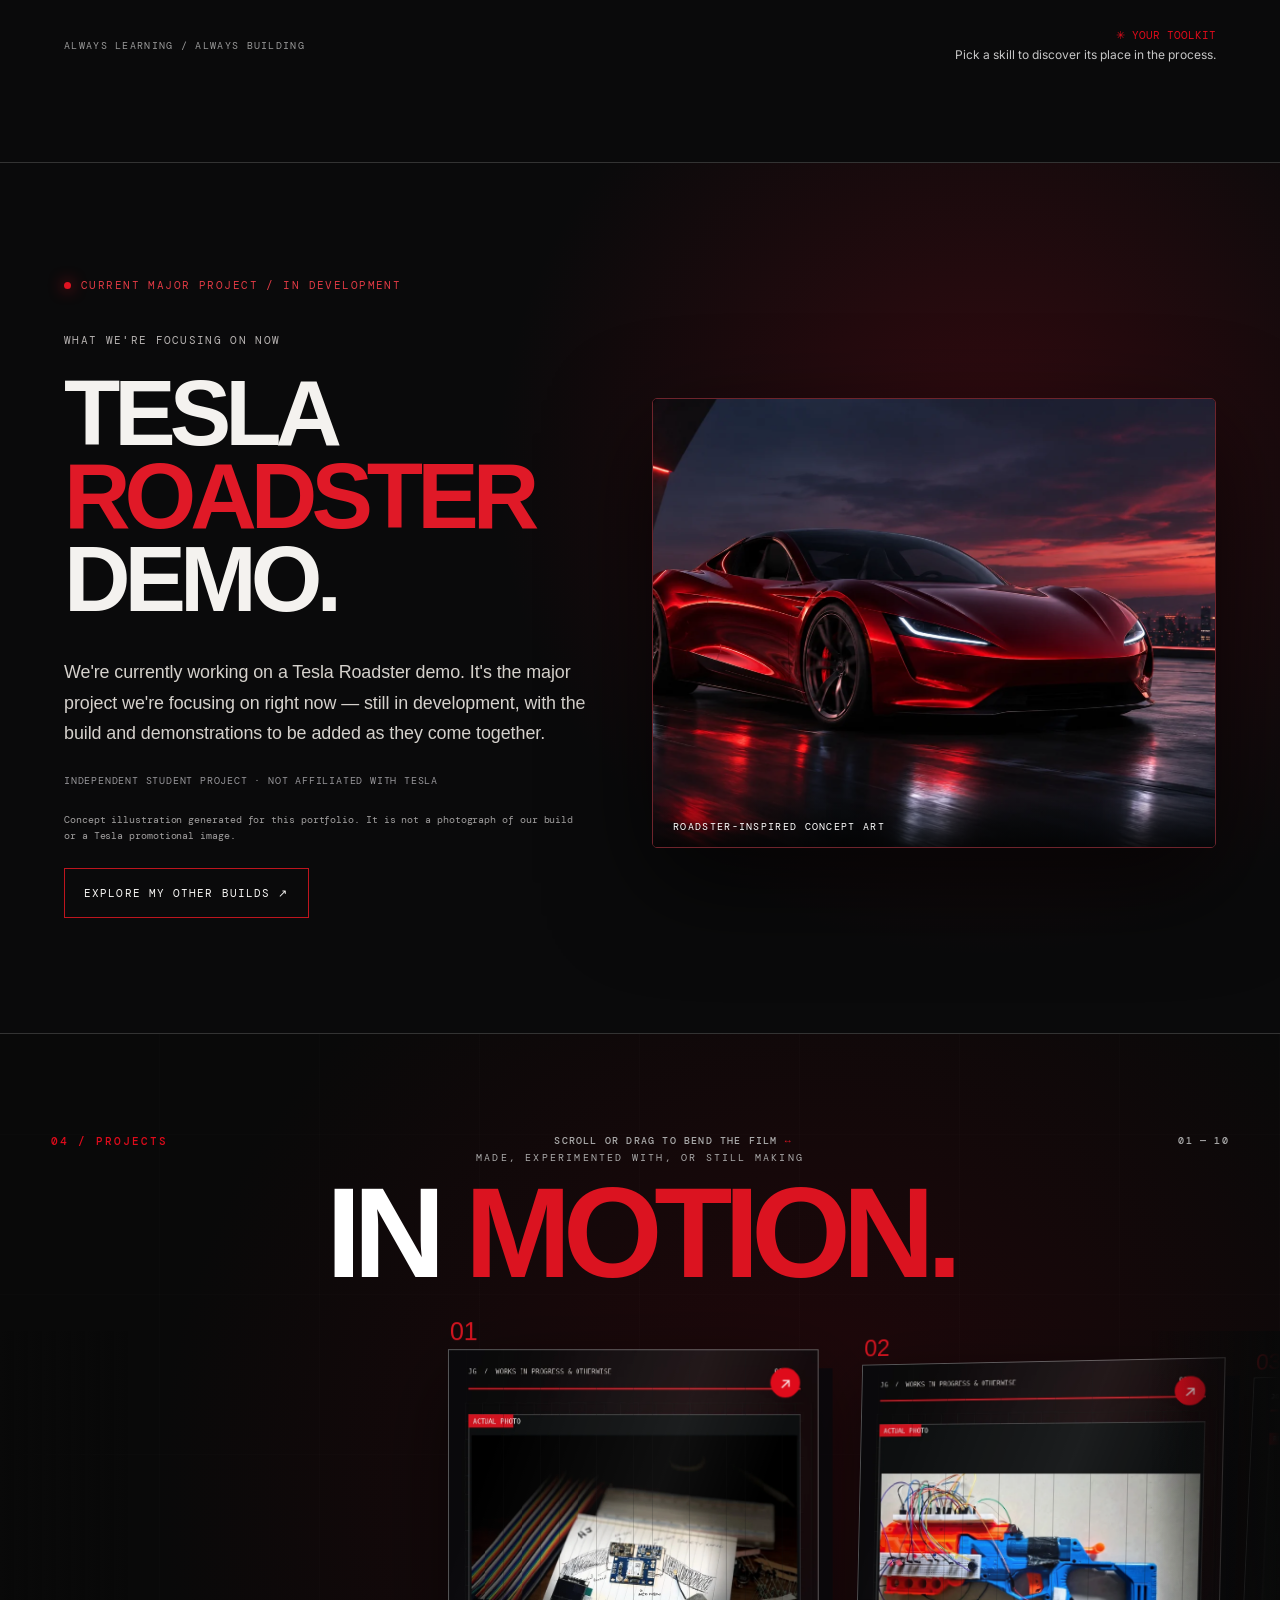
==== commit 9dda0c82: "Fix portfolio music and resume link" ====
--- a/index.html
+++ b/index.html
@@ -461,6 +461,8 @@
   .header-actions .control{padding:8px 6px}
 }
 
+#music-custom{font:500 9px var(--mono);letter-spacing:.05em;white-space:nowrap;padding:10px 9px}
+@media(max-width:780px){#music-custom{font-size:0!important;min-width:32px}#music-custom:before{content:'♫+';font-size:13px;line-height:1}}
 </style>
 <style id="final-photo-update">
 :root{--webred:#d91f27}
@@ -510,10 +512,10 @@
 <header class="site-head" id="site-head">
  <a href="#home" class="logo" aria-label="Return to homepage"><span class="logo-asterisk">✳</span> JAGRUTHI<span class="logo-period">.</span></a>
  <nav class="nav-links" aria-label="Sections"><a href="#journey">JOURNEY</a><a href="#skills">SKILLS</a><a href="#projects">PROJECTS</a><a href="#offclock">OFF THE CLOCK</a><a href="#contact">HELLO</a></nav>
- <div class="header-actions"><button id="game-toggle" class="control game-toggle" type="button" title="Enter the interactive side quest">↗ GAME MODE <i aria-hidden="true"></i></button><button id="music-toggle" class="control" type="button" title="Play or pause an original ambient soundtrack">♫ <span id="music-label">SOUND</span></button><button id="theme-toggle" class="control" aria-label="Toggle theme" type="button">☼ <span>LIGHT</span></button><button id="menu-toggle" class="control mobile-menu" type="button" aria-label="Open navigation">☰</button></div>
+ <div class="header-actions"><button id="game-toggle" class="control game-toggle" type="button" title="Enter the interactive side quest">↗ GAME MODE <i aria-hidden="true"></i></button><button id="music-toggle" class="control" type="button" title="Play/pause original psychedelic instrumental" aria-label="Play background instrumental" aria-pressed="false">♫ <span id="music-label">PLAY MUSIC</span></button><button id="music-custom" class="control" type="button" title="Choose an audio file from your device (not uploaded)" aria-label="Choose your own audio file">MY TRACK</button><button id="theme-toggle" class="control" aria-label="Toggle theme" type="button">☼ <span>LIGHT</span></button><button id="menu-toggle" class="control mobile-menu" type="button" aria-label="Open navigation">☰</button></div>
 </header>
 <div id="mobile-panel" class="mobile-panel" hidden><a href="#home">HOME</a><a href="#journey">JOURNEY</a><a href="#skills">SKILLS</a><a href="#projects">PROJECTS</a><a href="#offclock">OFF THE CLOCK</a><a href="#contact">HELLO</a></div>
-<input type="file" id="music-file" accept="audio/*" hidden /><audio id="soundtrack" src="assets/original_ambient.ogg" loop preload="none"></audio>
+<input type="file" id="music-file" accept="audio/*" hidden /><audio id="soundtrack" src="assets/portfolio_psychedelic_original.mp3" loop preload="metadata"></audio>
 <main>
  <!-- 01: a motion-led editorial introduction, not a generic 3D-orb hero -->
  <section id="home" class="hero-section hero-v3">
@@ -547,7 +549,7 @@
         <a href="https://github.com/jagruthig2020-ship-it" target="_blank" rel="noopener noreferrer">GitHub <span>↗</span></a>
         <a href="https://www.linkedin.com/in/jagruthi-guttula-a20811277" target="_blank" rel="noopener noreferrer">LinkedIn <span>↗</span></a>
         <a href="mailto:jagruthig2020@gmail.com" aria-label="Email Jagruthi at jagruthig2020@gmail.com">Email <span>↗</span></a>
-        <a href="Jagruthi_Guttula_Resume_Nov2026.pdf" target="_blank" rel="noopener noreferrer" aria-label="Open Jagruthi Guttula resume PDF">Resume <span>↗</span></a>
+        <a href="Jagruthi_Guttula_Resume_2026-11-02.pdf" target="_blank" rel="noopener noreferrer" aria-label="Open Jagruthi Guttula resume PDF">Resume <span>↗</span></a>
       </div></div>
       <div class="current-focus-chip"><span class="focus-chip-live"></span><span><b>BUILDING NOW</b> — TESLA ROADSTER DEMO</span><a href="#current-focus">SEE THE PLAN ↗</a></div><div class="game-invite"><span class="game-invite-id">OPTIONAL SIDE QUEST / 01</span><button type="button" id="game-hero">ENTER GAME MODE <span>↗</span></button></div>
     </div>
@@ -744,7 +746,27 @@
 function fitWeb(){let d=Math.min(devicePixelRatio||1,2);webW=innerWidth;webH=innerHeight;webCanvas.width=Math.floor(webW*d);webCanvas.height=Math.floor(webH*d);webCtx.setTransform(d,0,0,d,0,0)}fitWeb();window.addEventListener('resize',fitWeb);
 if(!reduceMotion){window.addEventListener('pointermove',e=>{if(e.pointerType==='touch')return;webTrail.unshift({x:e.clientX,y:e.clientY});webTrail=webTrail.slice(0,18);lastWebMove=performance.now()},{passive:true});function drawWeb(t){webCtx.clearRect(0,0,webW,webH);let fade=clamp(1-(t-lastWebMove)/850,0,1);if(fade>.01&&webTrail.length>2){for(let strand=0;strand<3;strand++){webCtx.beginPath();webTrail.forEach((pt,i)=>{const shift=Math.sin(i*.65+strand*2.1)*i*1.25;let x=pt.x+shift,y=pt.y+strand*i*.34;if(!i)webCtx.moveTo(x,y);else webCtx.lineTo(x,y)});webCtx.lineWidth=strand===0?1.25:.55;webCtx.strokeStyle=strand===0?`rgba(213,12,26,${fade*.6})`:`rgba(240,240,240,${fade*.27})`;webCtx.stroke()}for(let i=2;i<webTrail.length-2;i+=3){const pt=webTrail[i],prev=webTrail[i-1],dx=pt.x-prev.x,dy=pt.y-prev.y,mag=Math.hypot(dx,dy)||1,nx=-dy/mag,ny=dx/mag,d=(5+i*.7)*fade;webCtx.strokeStyle=`rgba(243,243,243,${fade*.24})`;webCtx.lineWidth=.75;webCtx.beginPath();webCtx.moveTo(pt.x+nx*d,pt.y+ny*d);webCtx.lineTo(pt.x-nx*d,pt.y-ny*d);webCtx.stroke()}}requestAnimationFrame(drawWeb)}requestAnimationFrame(drawWeb)}
 const art=$('#hero-art');art.addEventListener('pointermove',e=>{if(reduceMotion)return;let r=art.getBoundingClientRect();let dx=(e.clientX-r.left)/r.width-.5,dy=(e.clientY-r.top)/r.height-.5;art.style.transform=`rotateY(${dx*13}deg) rotateX(${-dy*10}deg) translate3d(${dx*8}px,${dy*8}px,0)`});art.addEventListener('pointerleave',()=>art.style.transform='');
-const audio=$('#soundtrack'),musicToggle=$('#music-toggle'),musicFile=$('#music-file');let musicUrl=null;musicToggle.addEventListener('click',async()=>{if(!audio.src){musicFile.click();return}if(audio.paused){try{await audio.play();$('#music-label').textContent='PAUSE'}catch(e){$('#music-label').textContent='PLAY'}}else{audio.pause();$('#music-label').textContent='PLAY'}});musicFile.addEventListener('change',async()=>{if(!musicFile.files?.length)return;if(musicUrl)URL.revokeObjectURL(musicUrl);musicUrl=URL.createObjectURL(musicFile.files[0]);audio.src=musicUrl;try{await audio.play();$('#music-label').textContent='PAUSE'}catch(e){$('#music-label').textContent='PLAY'}});
+// Original background music: browsers require a real user click to start audio.
+// Visitors can optionally play a file from their own device; it is never uploaded.
+const audio=$('#soundtrack'),musicToggle=$('#music-toggle'),musicFile=$('#music-file'),musicCustom=$('#music-custom');
+let musicUrl=null;
+audio.volume=.65;
+const syncMusic=()=>{const isPlaying=!audio.paused;$('#music-label').textContent=isPlaying?'PAUSE':'PLAY MUSIC';musicToggle.setAttribute('aria-pressed',String(isPlaying));musicToggle.setAttribute('aria-label',isPlaying?'Pause background music':'Play background music')};
+musicToggle.addEventListener('click',async()=>{
+ if(audio.paused){try{await audio.play()}catch(e){console.warn('Music playback failed:',e);$('#music-label').textContent='TRY AGAIN'}}else{audio.pause()}
+ syncMusic();
+});
+audio.addEventListener('play',syncMusic);audio.addEventListener('pause',syncMusic);
+audio.addEventListener('error',()=>{console.warn('Audio file could not load:',audio.currentSrc);$('#music-label').textContent='MUSIC ERROR'});
+musicCustom.addEventListener('click',()=>musicFile.click());
+musicFile.addEventListener('change',async()=>{
+ if(!musicFile.files?.length)return;
+ if(musicUrl)URL.revokeObjectURL(musicUrl);
+ musicUrl=URL.createObjectURL(musicFile.files[0]);
+ audio.pause();audio.src=musicUrl;audio.load();
+ try{await audio.play()}catch(e){console.warn('Chosen audio file could not play:',e);$('#music-label').textContent='PLAY MUSIC'}
+ syncMusic();
+});
 // A true scroll-following route: marker travels an SVG path and map pans under it.
 const journey=$('#journey'),world=$('#journey-world'),svgPath=$('#map-path-base'),progressPath=$('#map-path-progress'),marker=$('#moving-marker'),stopCard=$('.journey-stop');
 const swingLine=$('#web-swing-line'),swingGhost=$('#web-swing-ghost');const pathLen=svgPath.getTotalLength();progressPath.style.strokeDasharray=pathLen+' '+pathLen;progressPath.style.strokeDashoffset=pathLen;
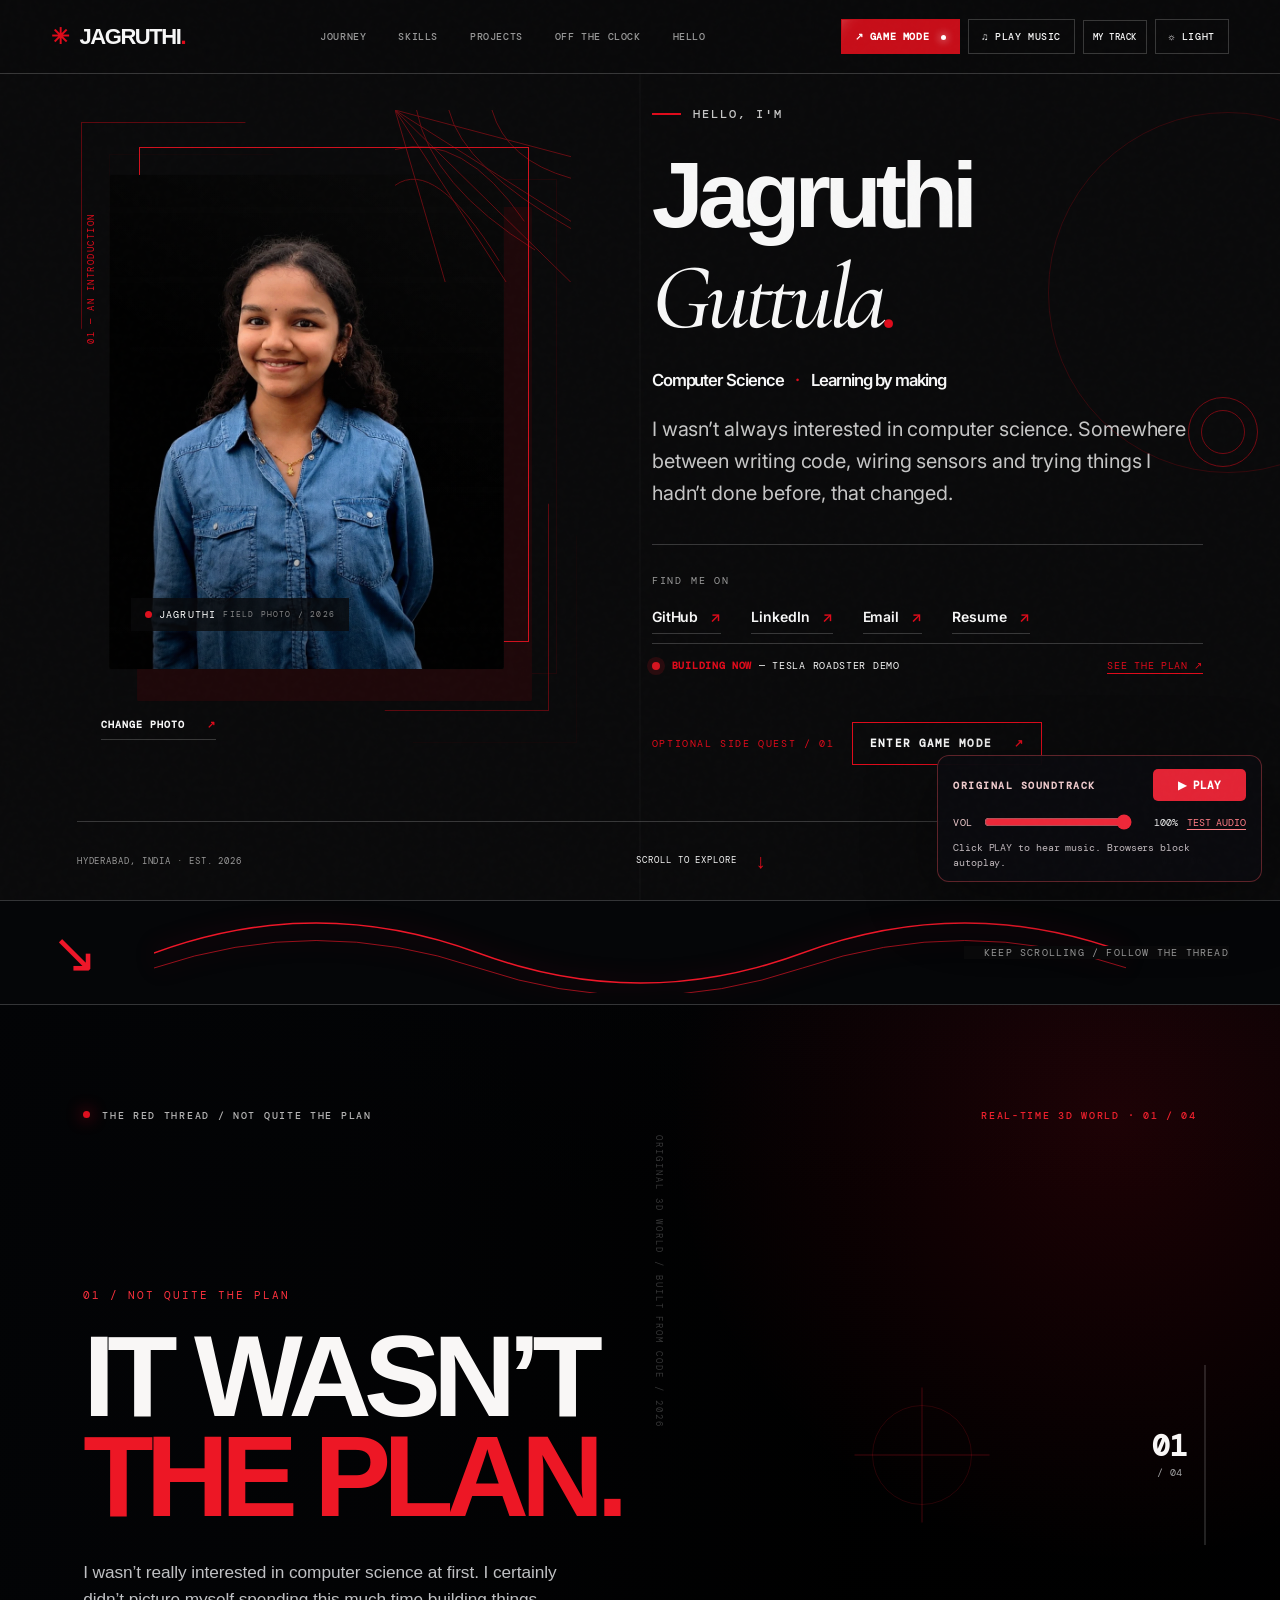
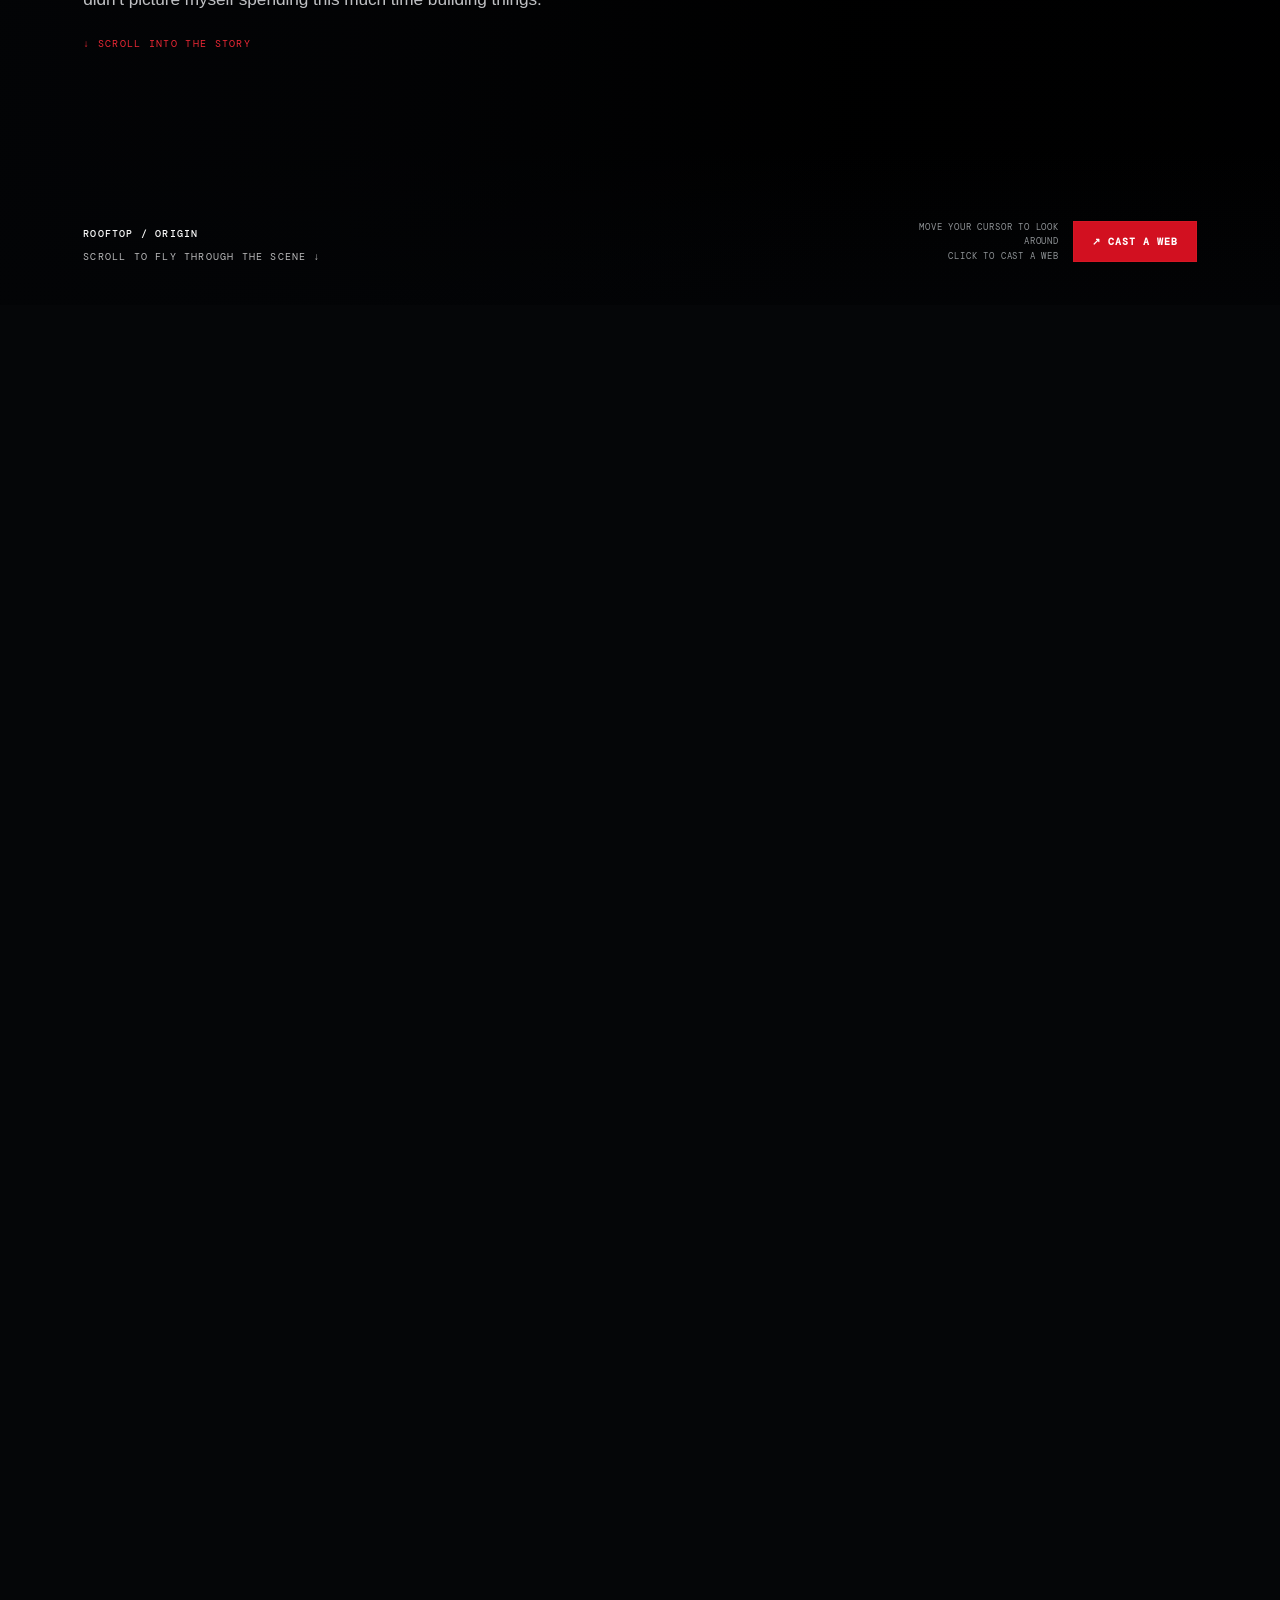
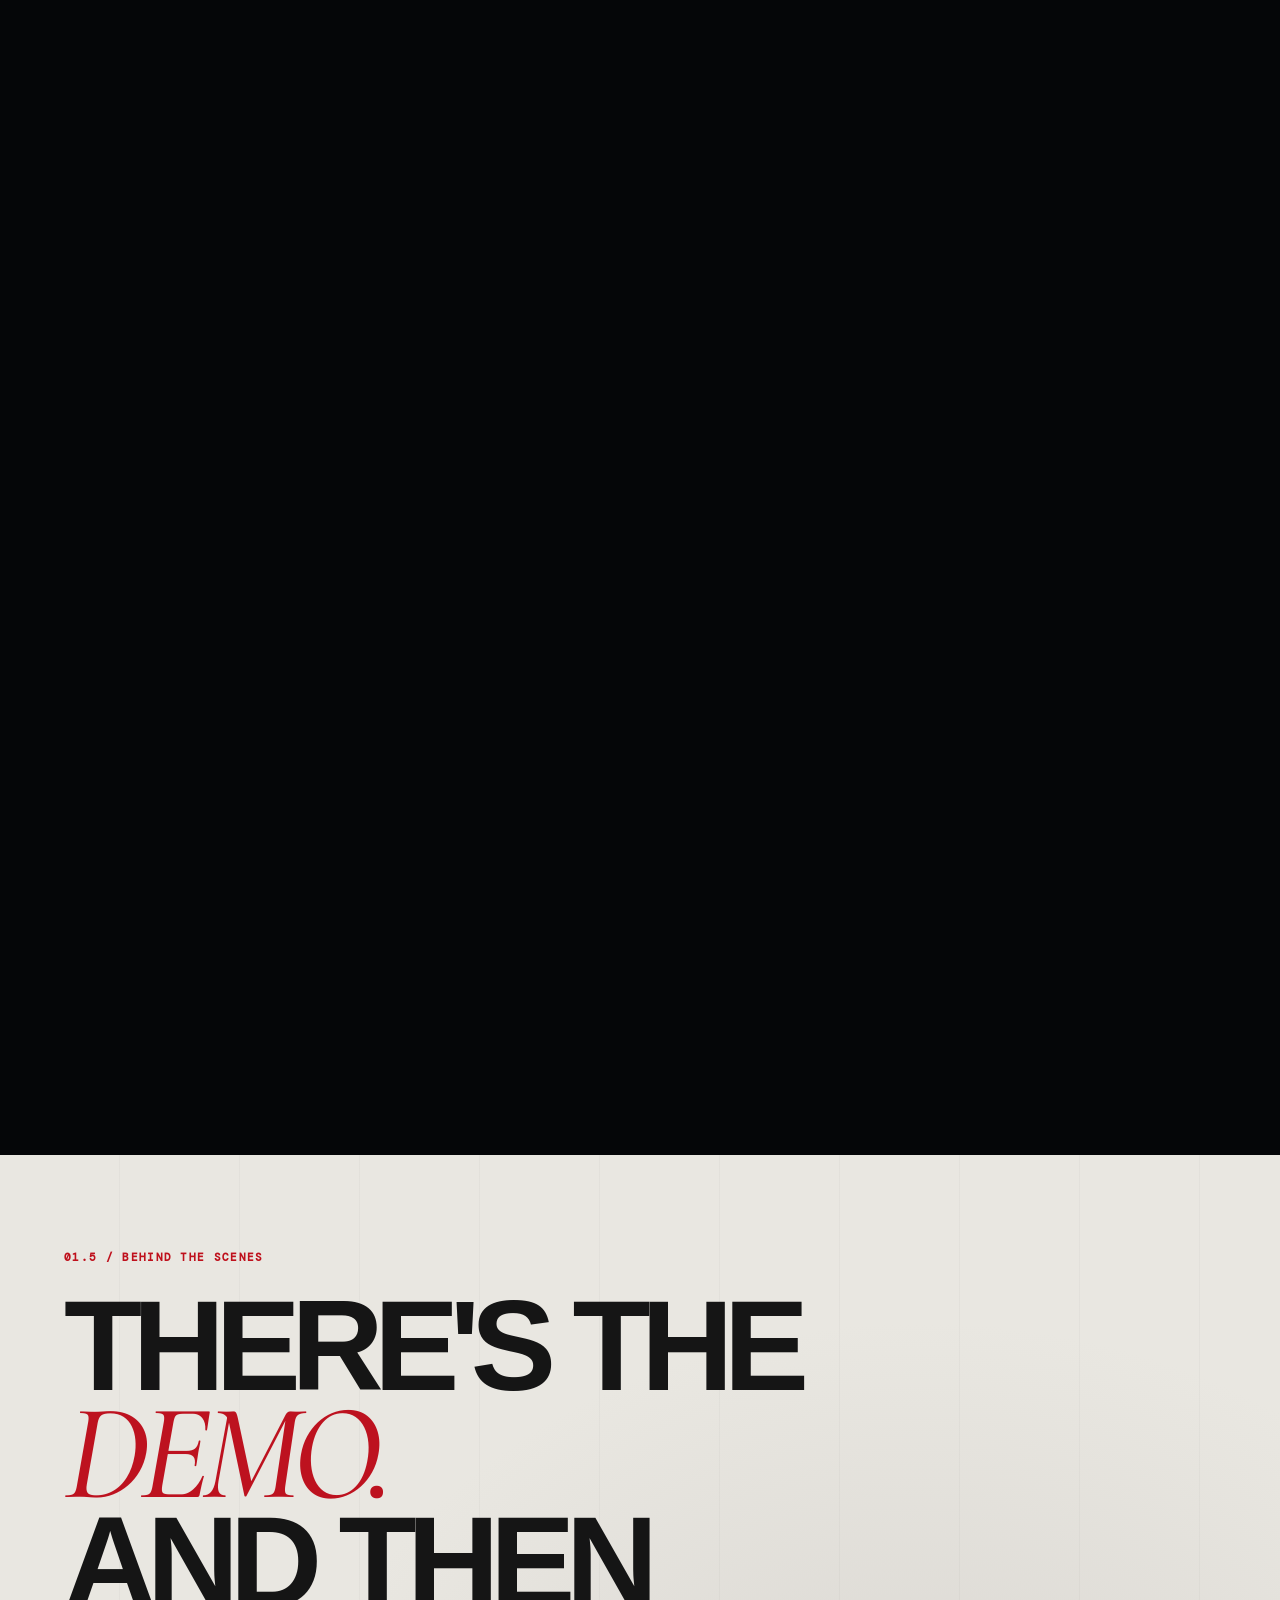
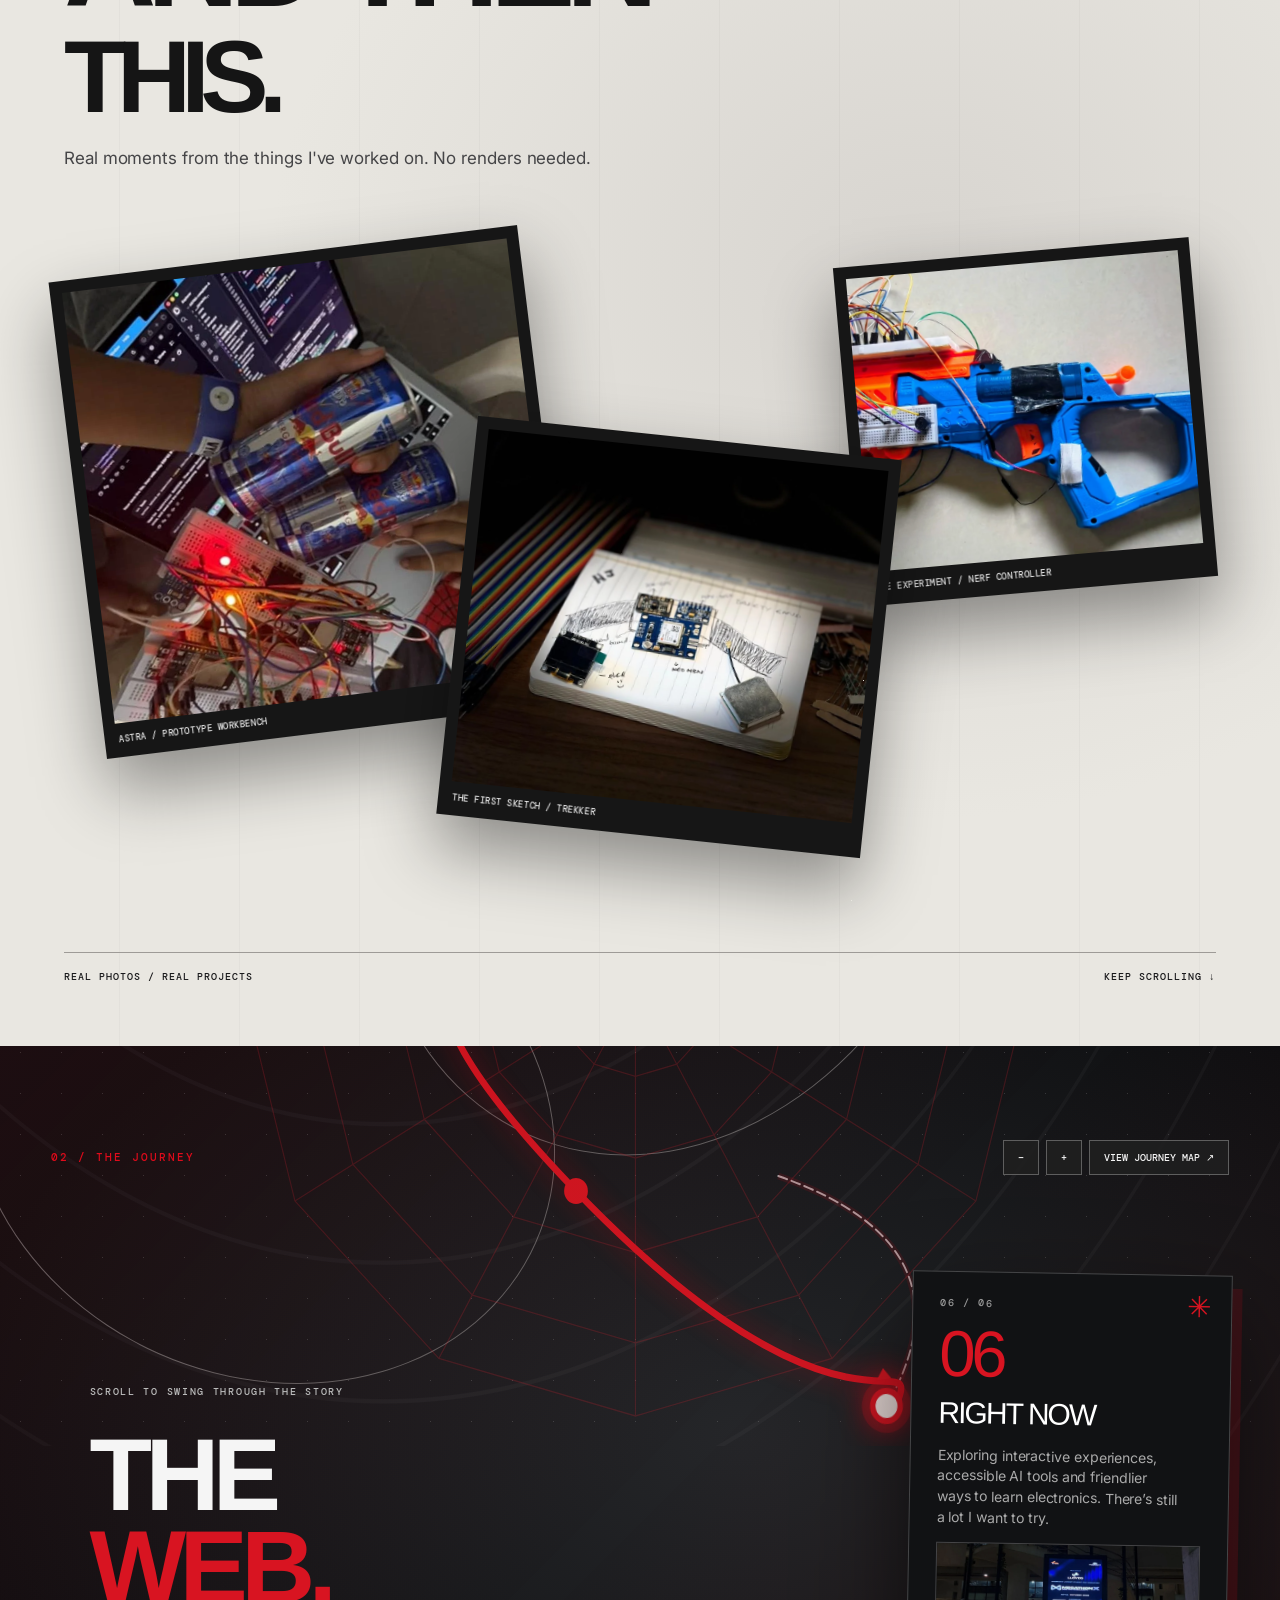
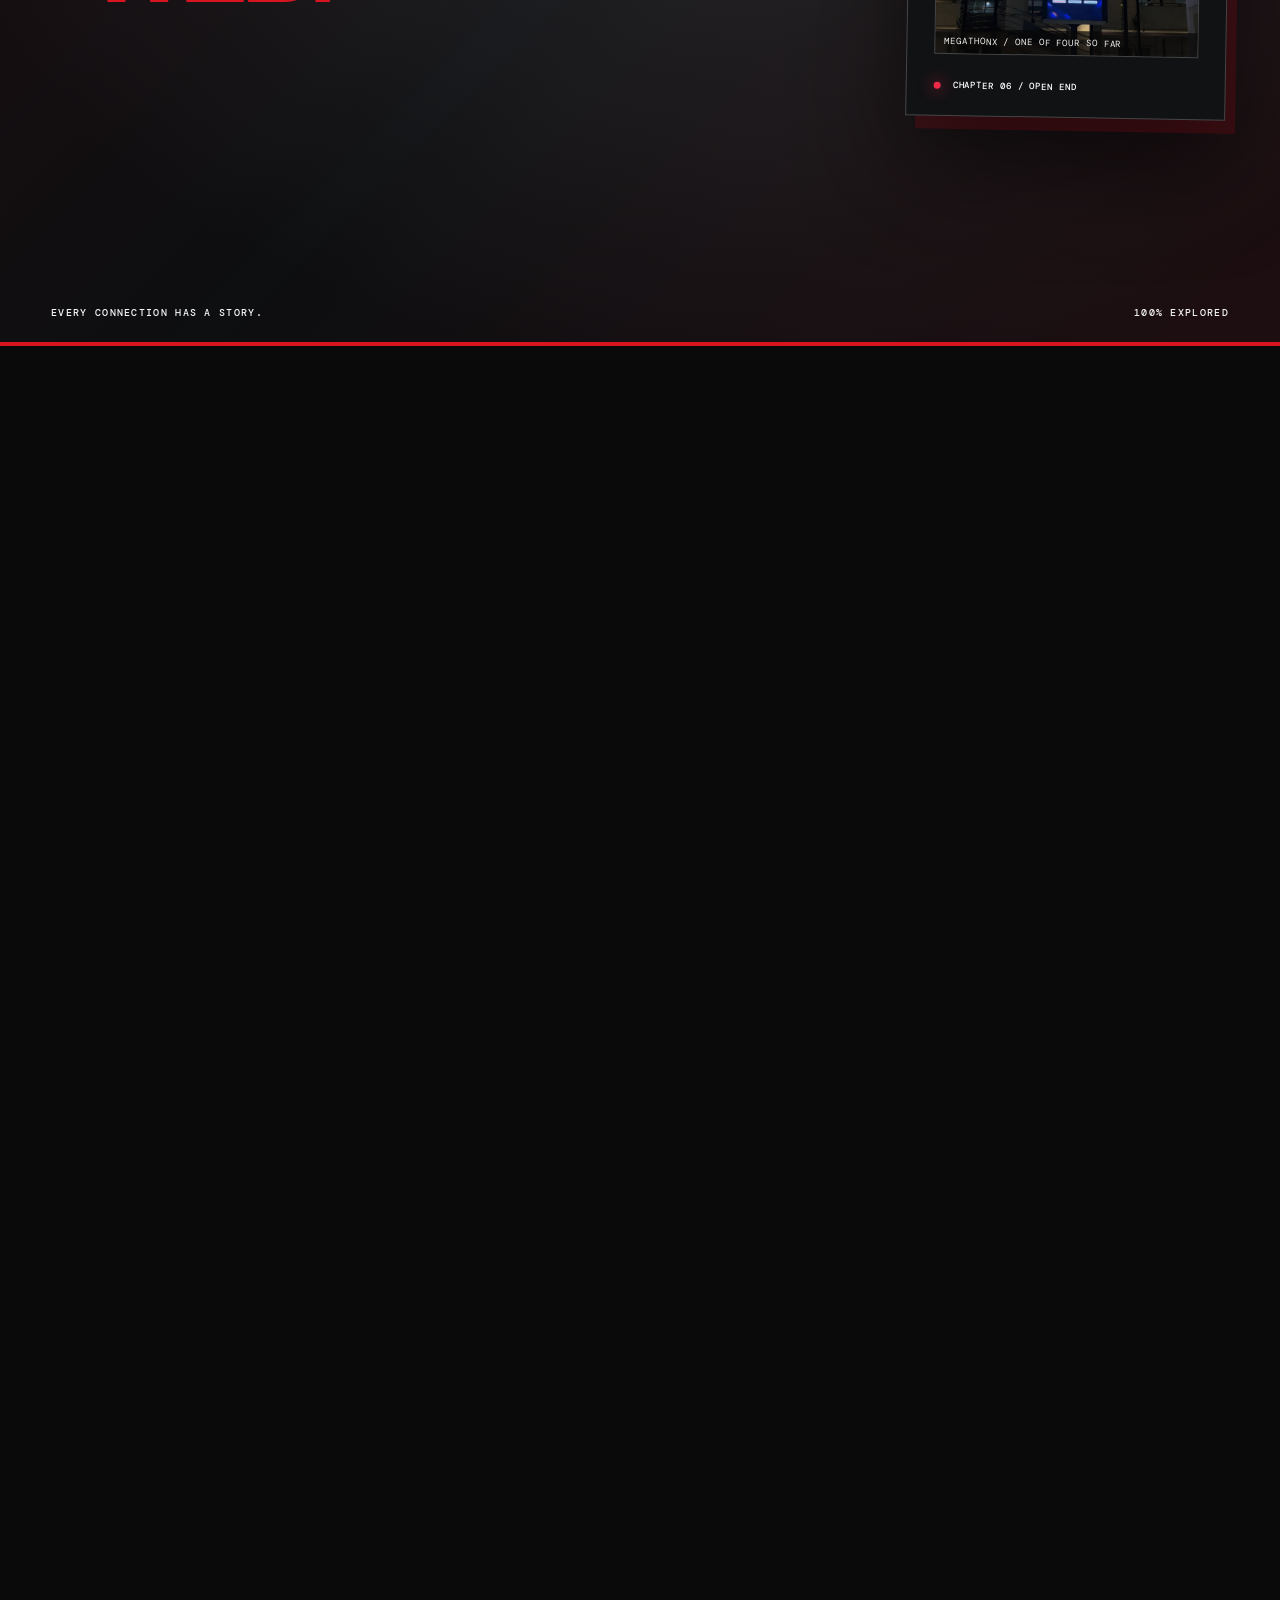
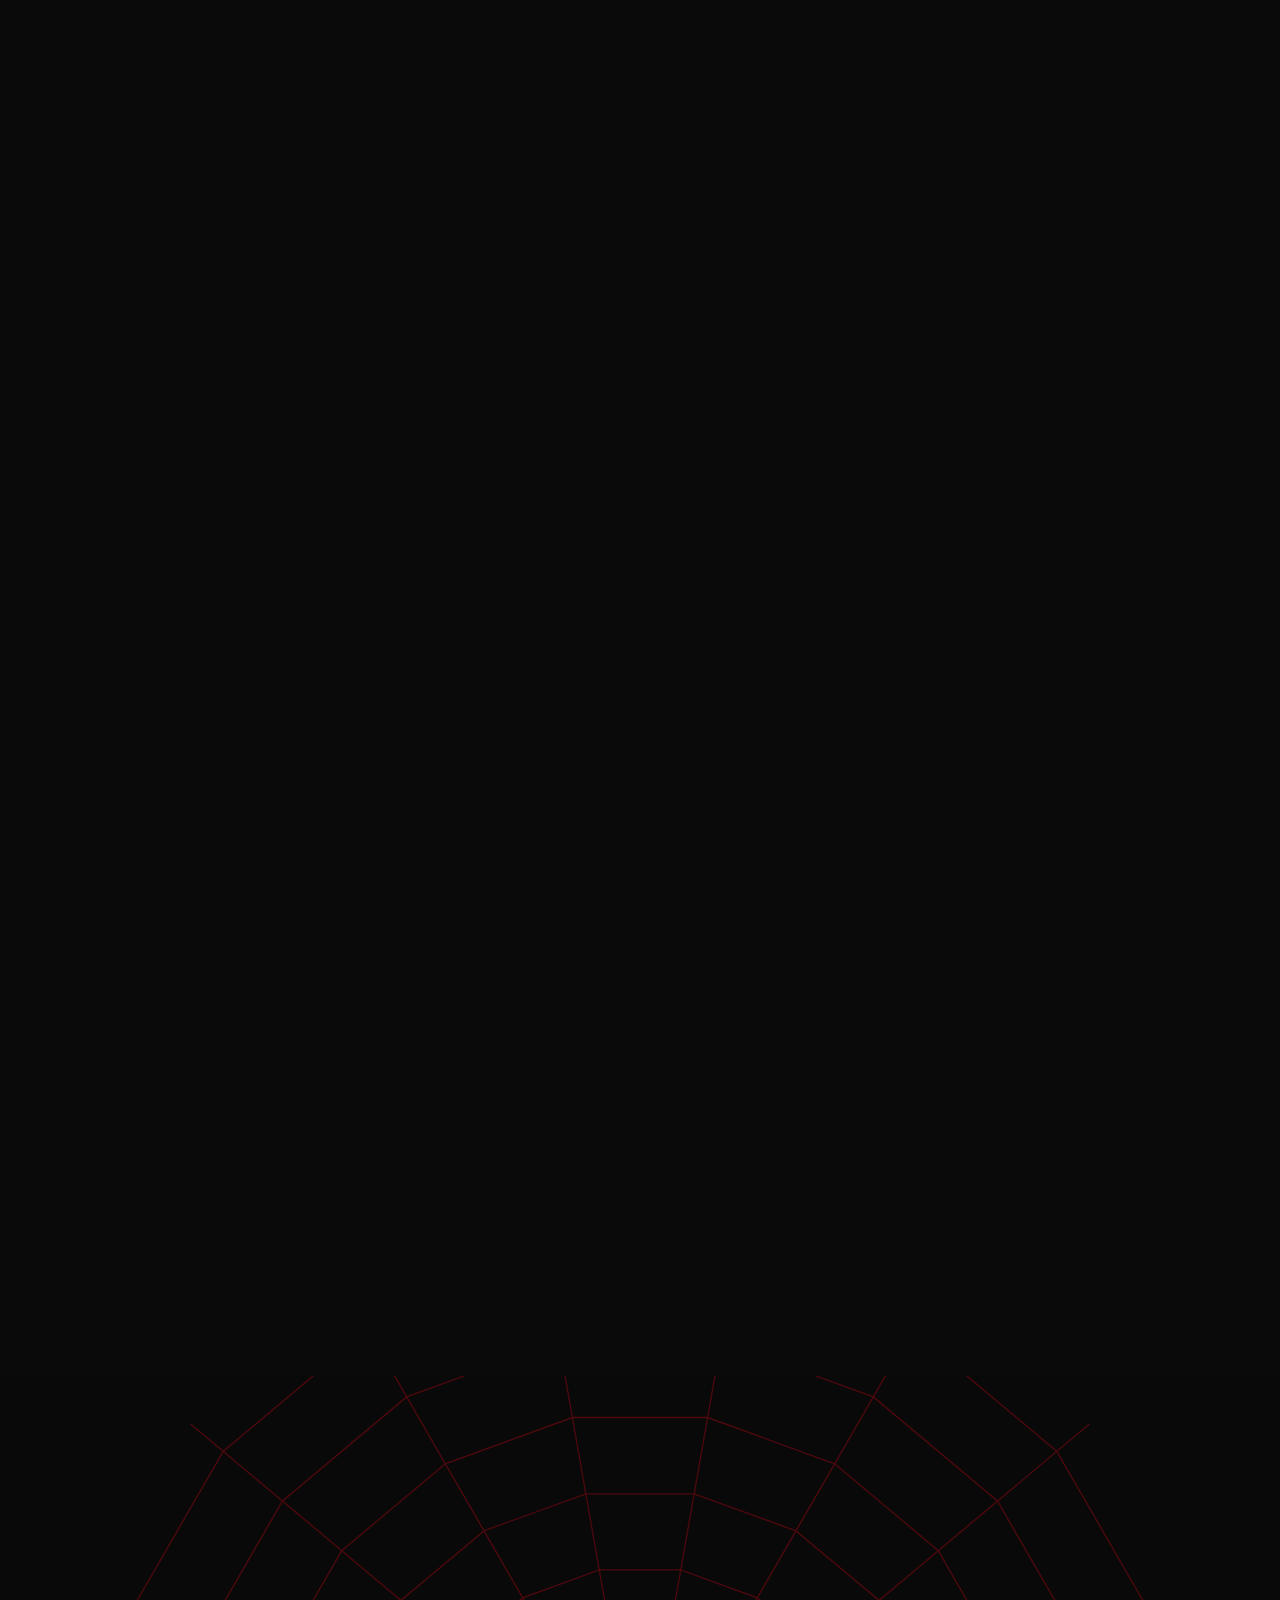
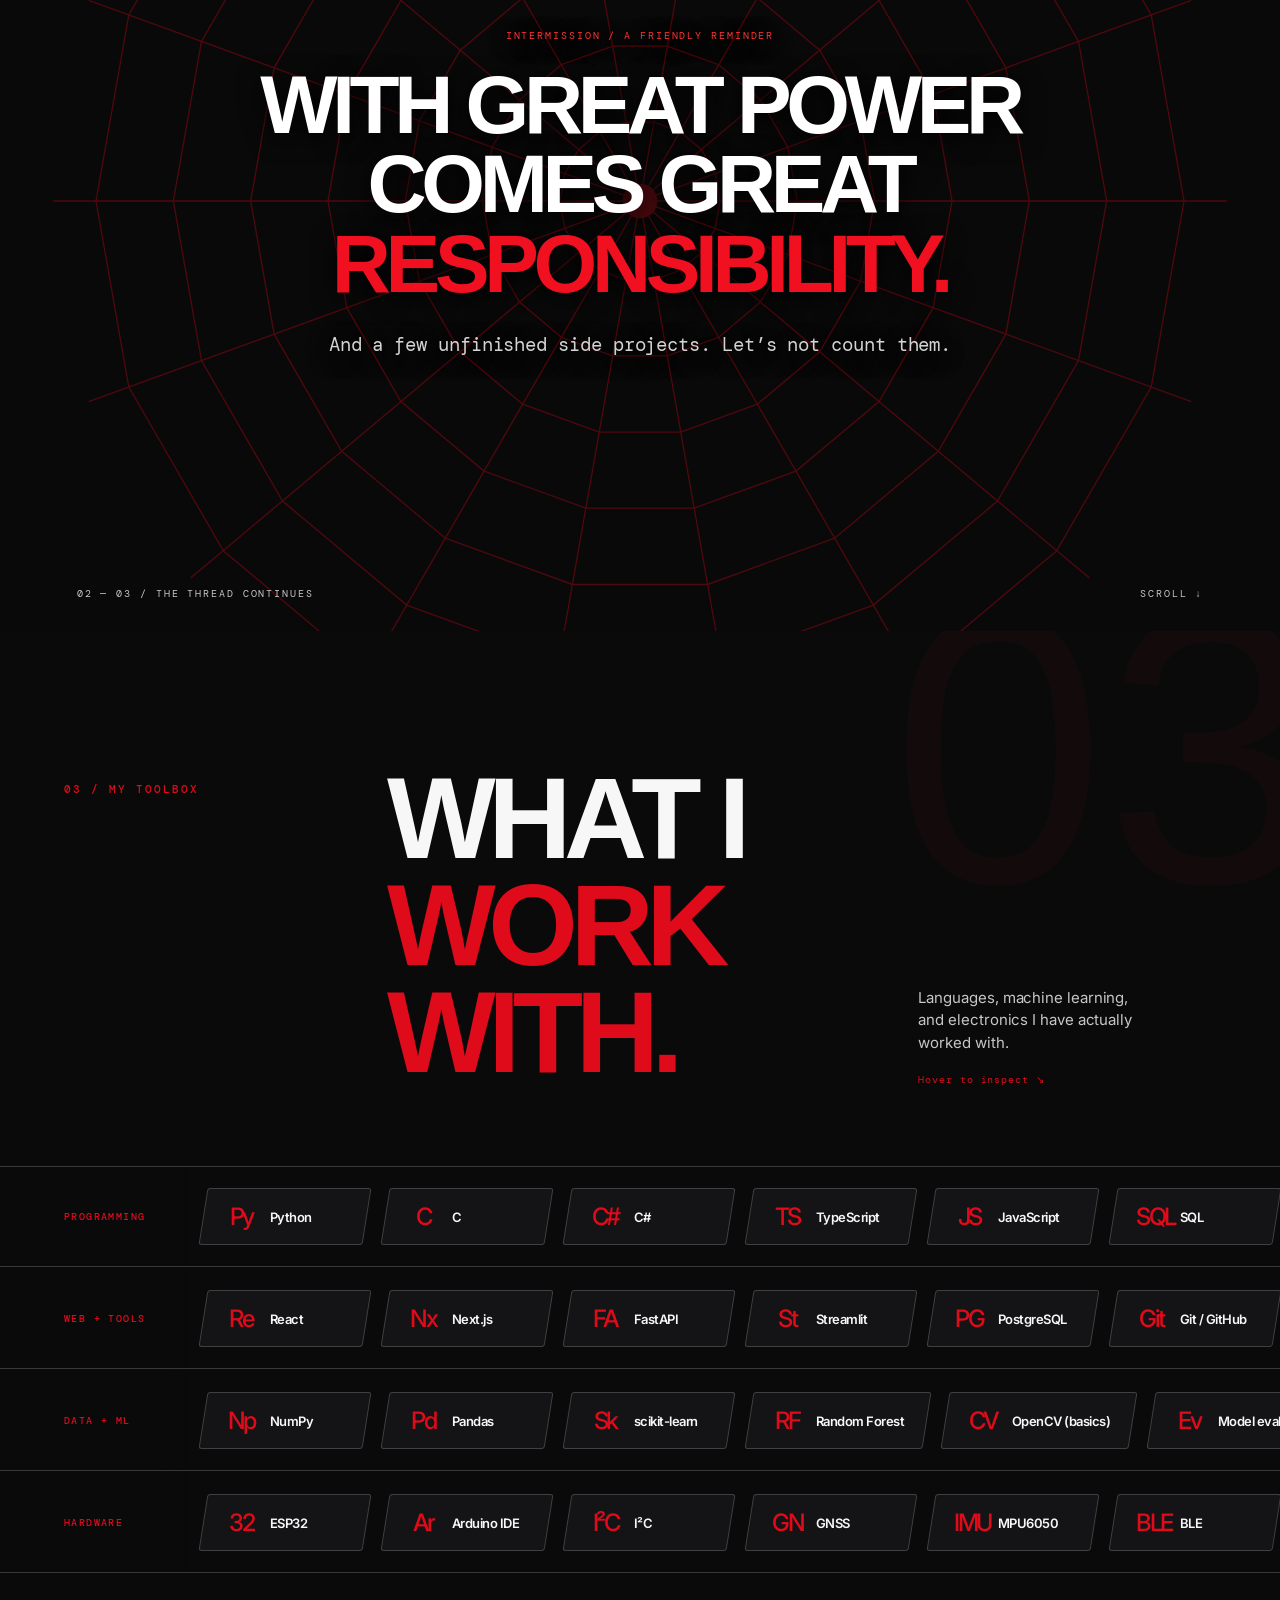
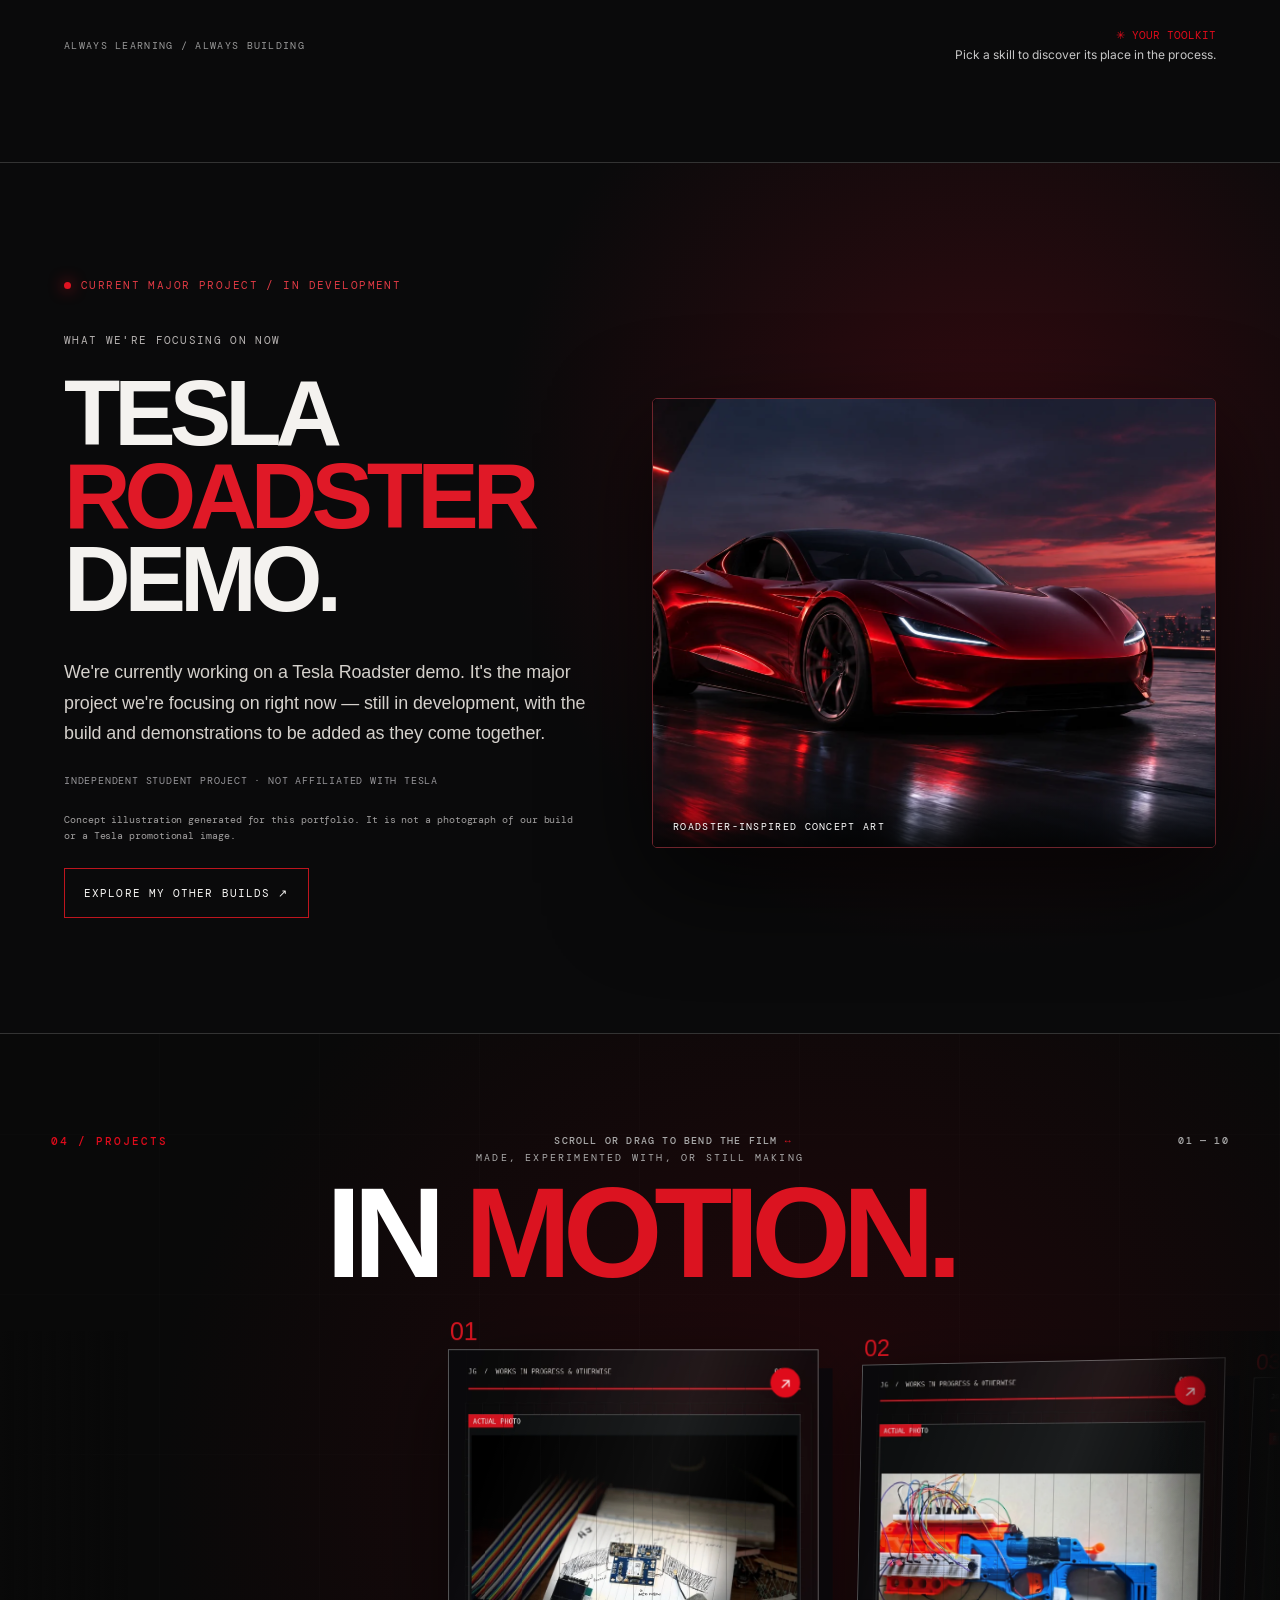
==== commit cfa1cded: "Fix music player and add volume controls" ====
--- a/index.html
+++ b/index.html
@@ -495,7 +495,26 @@
 @media(max-width:900px){.offclock-section .scrapbook{height:1250px!important}.offclock-section .scrap{width:43vw!important;max-width:330px;min-width:145px}.offclock-section .scrap-dance{left:2%!important;top:5%!important}.offclock-section .scrap-sky{left:51%!important;top:19%!important}.offclock-section .scrap-music{left:2%!important;top:38%!important}.offclock-section .scrap-night{left:51%!important;top:55%!important}.offclock-section .scrap-sunset{left:7%!important;top:75%!important}.offclock-section .sticker-scribble{display:none}.sunset-reel{grid-template-columns:repeat(2,minmax(0,1fr))}.sunset-reel figure{height:clamp(250px,55vw,420px)}.roadster-content{grid-template-columns:1fr!important}.roadster-image img{height:clamp(250px,56vw,430px)!important}}
 @media(max-width:500px){.off-main{display:block!important}.offclock-section .scrapbook{height:1470px!important;margin-top:30px}.offclock-section .scrap{min-width:0;width:64vw!important;max-width:290px}.offclock-section .scrap-art{height:250px!important}.offclock-section .scrap-dance{left:4%!important;top:2%!important}.offclock-section .scrap-sky{left:33%!important;top:19%!important}.offclock-section .scrap-music{left:4%!important;top:38%!important}.offclock-section .scrap-night{left:33%!important;top:57%!important}.offclock-section .scrap-sunset{left:4%!important;top:76%!important}.sunset-gallery-heading{display:block}.sunset-gallery-heading strong{display:block;text-align:left;margin-top:8px}.sunset-reel{gap:8px}.sunset-reel figure{height:260px}.sunset-reel figcaption{font-size:8px;padding:40px 8px 10px}.roadster-image img{height:265px!important}}
 @media(prefers-reduced-motion:reduce){.roadster-image{animation:none!important}.sunset-reel img,.scrap-art img{transition:none!important}}
-</style></head>
+</style><style>
+
+/* Small persistent player: explicit playback controls and readable error state. */
+.music-dock{position:fixed;right:18px;bottom:18px;z-index:895;width:min(325px,calc(100vw - 32px));padding:13px 15px 11px;border:1px solid rgba(255,83,94,.34);border-radius:12px;background:rgba(11,11,15,.94);color:#f7f5f4;box-shadow:0 18px 70px rgba(0,0,0,.4);backdrop-filter:blur(18px);font-family:var(--mono,monospace)}
+.music-dock-top{display:flex;align-items:center;justify-content:space-between;gap:12px}
+.music-dock-name{font-size:10px;font-weight:600;letter-spacing:.15em;color:#edc9cb;line-height:1.3}
+.music-dock-play{flex-shrink:0;background:#e32435;color:#fff;font:600 11px var(--mono,monospace);padding:9px 13px;border:0;border-radius:5px;min-width:93px;transition:background .2s}
+.music-dock-play:hover{background:#ff3245}
+.music-dock-bottom{display:flex;align-items:center;gap:9px;margin-top:11px}
+.music-dock-bottom label{font-size:10px;letter-spacing:.07em;color:#edc9cb}
+.music-dock-volume{min-width:50px;width:100%;flex:1;accent-color:#ed2839;cursor:pointer}
+.music-volume-number{min-width:35px;font:10px var(--mono,monospace);color:#efefef;text-align:right}
+.music-audio-test{font-size:10px;white-space:nowrap;color:#ff7d85;text-decoration:underline;text-underline-offset:3px}
+.music-audio-status{font-size:10px;line-height:1.45;color:#c1b9bd;margin:9px 0 0;min-height:14px}
+.music-audio-status.is-error{color:#ff8a91}
+.music-dock.is-playing .music-dock-name::before{content:'●';color:#ff4257;margin-right:8px;animation:music-indicator 1s ease-in-out infinite alternate}
+@keyframes music-indicator{from{opacity:.35}to{opacity:1}}
+@media(max-width:520px){.music-dock{right:10px;bottom:10px;width:min(300px,calc(100vw - 20px));padding:10px 12px}.music-dock-name{font-size:9px}}
+</style>
+</head>
 <body>
 <div id="loader" class="loader loader-v3" aria-label="Jagruthi portfolio loading">
   <canvas id="loader-threads" class="loader-canvas" aria-hidden="true"></canvas>
@@ -515,7 +534,7 @@
  <div class="header-actions"><button id="game-toggle" class="control game-toggle" type="button" title="Enter the interactive side quest">↗ GAME MODE <i aria-hidden="true"></i></button><button id="music-toggle" class="control" type="button" title="Play/pause original psychedelic instrumental" aria-label="Play background instrumental" aria-pressed="false">♫ <span id="music-label">PLAY MUSIC</span></button><button id="music-custom" class="control" type="button" title="Choose an audio file from your device (not uploaded)" aria-label="Choose your own audio file">MY TRACK</button><button id="theme-toggle" class="control" aria-label="Toggle theme" type="button">☼ <span>LIGHT</span></button><button id="menu-toggle" class="control mobile-menu" type="button" aria-label="Open navigation">☰</button></div>
 </header>
 <div id="mobile-panel" class="mobile-panel" hidden><a href="#home">HOME</a><a href="#journey">JOURNEY</a><a href="#skills">SKILLS</a><a href="#projects">PROJECTS</a><a href="#offclock">OFF THE CLOCK</a><a href="#contact">HELLO</a></div>
-<input type="file" id="music-file" accept="audio/*" hidden /><audio id="soundtrack" src="assets/portfolio_psychedelic_original.mp3" loop preload="metadata"></audio>
+<input type="file" id="music-file" accept="audio/*" hidden /><audio id="soundtrack" src="assets/portfolio_soundtrack_v3.mp3" loop preload="auto" playsinline></audio>
 <main>
  <!-- 01: a motion-led editorial introduction, not a generic 3D-orb hero -->
  <section id="home" class="hero-section hero-v3">
@@ -746,27 +765,8 @@
 function fitWeb(){let d=Math.min(devicePixelRatio||1,2);webW=innerWidth;webH=innerHeight;webCanvas.width=Math.floor(webW*d);webCanvas.height=Math.floor(webH*d);webCtx.setTransform(d,0,0,d,0,0)}fitWeb();window.addEventListener('resize',fitWeb);
 if(!reduceMotion){window.addEventListener('pointermove',e=>{if(e.pointerType==='touch')return;webTrail.unshift({x:e.clientX,y:e.clientY});webTrail=webTrail.slice(0,18);lastWebMove=performance.now()},{passive:true});function drawWeb(t){webCtx.clearRect(0,0,webW,webH);let fade=clamp(1-(t-lastWebMove)/850,0,1);if(fade>.01&&webTrail.length>2){for(let strand=0;strand<3;strand++){webCtx.beginPath();webTrail.forEach((pt,i)=>{const shift=Math.sin(i*.65+strand*2.1)*i*1.25;let x=pt.x+shift,y=pt.y+strand*i*.34;if(!i)webCtx.moveTo(x,y);else webCtx.lineTo(x,y)});webCtx.lineWidth=strand===0?1.25:.55;webCtx.strokeStyle=strand===0?`rgba(213,12,26,${fade*.6})`:`rgba(240,240,240,${fade*.27})`;webCtx.stroke()}for(let i=2;i<webTrail.length-2;i+=3){const pt=webTrail[i],prev=webTrail[i-1],dx=pt.x-prev.x,dy=pt.y-prev.y,mag=Math.hypot(dx,dy)||1,nx=-dy/mag,ny=dx/mag,d=(5+i*.7)*fade;webCtx.strokeStyle=`rgba(243,243,243,${fade*.24})`;webCtx.lineWidth=.75;webCtx.beginPath();webCtx.moveTo(pt.x+nx*d,pt.y+ny*d);webCtx.lineTo(pt.x-nx*d,pt.y-ny*d);webCtx.stroke()}}requestAnimationFrame(drawWeb)}requestAnimationFrame(drawWeb)}
 const art=$('#hero-art');art.addEventListener('pointermove',e=>{if(reduceMotion)return;let r=art.getBoundingClientRect();let dx=(e.clientX-r.left)/r.width-.5,dy=(e.clientY-r.top)/r.height-.5;art.style.transform=`rotateY(${dx*13}deg) rotateX(${-dy*10}deg) translate3d(${dx*8}px,${dy*8}px,0)`});art.addEventListener('pointerleave',()=>art.style.transform='');
-// Original background music: browsers require a real user click to start audio.
-// Visitors can optionally play a file from their own device; it is never uploaded.
-const audio=$('#soundtrack'),musicToggle=$('#music-toggle'),musicFile=$('#music-file'),musicCustom=$('#music-custom');
-let musicUrl=null;
-audio.volume=.65;
-const syncMusic=()=>{const isPlaying=!audio.paused;$('#music-label').textContent=isPlaying?'PAUSE':'PLAY MUSIC';musicToggle.setAttribute('aria-pressed',String(isPlaying));musicToggle.setAttribute('aria-label',isPlaying?'Pause background music':'Play background music')};
-musicToggle.addEventListener('click',async()=>{
- if(audio.paused){try{await audio.play()}catch(e){console.warn('Music playback failed:',e);$('#music-label').textContent='TRY AGAIN'}}else{audio.pause()}
- syncMusic();
-});
-audio.addEventListener('play',syncMusic);audio.addEventListener('pause',syncMusic);
-audio.addEventListener('error',()=>{console.warn('Audio file could not load:',audio.currentSrc);$('#music-label').textContent='MUSIC ERROR'});
-musicCustom.addEventListener('click',()=>musicFile.click());
-musicFile.addEventListener('change',async()=>{
- if(!musicFile.files?.length)return;
- if(musicUrl)URL.revokeObjectURL(musicUrl);
- musicUrl=URL.createObjectURL(musicFile.files[0]);
- audio.pause();audio.src=musicUrl;audio.load();
- try{await audio.play()}catch(e){console.warn('Chosen audio file could not play:',e);$('#music-label').textContent='PLAY MUSIC'}
- syncMusic();
-});
+// Music player is initialized independently at the end of the page,
+// so a failure elsewhere in the animated site cannot disable playback.
 // A true scroll-following route: marker travels an SVG path and map pans under it.
 const journey=$('#journey'),world=$('#journey-world'),svgPath=$('#map-path-base'),progressPath=$('#map-path-progress'),marker=$('#moving-marker'),stopCard=$('.journey-stop');
 const swingLine=$('#web-swing-line'),swingGhost=$('#web-swing-ghost');const pathLen=svgPath.getTotalLength();progressPath.style.strokeDasharray=pathLen+' '+pathLen;progressPath.style.strokeDashoffset=pathLen;
@@ -1310,5 +1310,104 @@
 })();
 </script>
 <script>(function(){const e=document.getElementById('field-notes');if(!e)return;const obs=new IntersectionObserver(([x])=>{if(x.isIntersecting)e.classList.add('in');},{threshold:.13});obs.observe(e);})();</script>
+
+<!-- Separate from the animation engine, so background music works even if an animation errors. -->
+<aside class="music-dock" id="music-dock" aria-label="Original soundtrack player">
+  <div class="music-dock-top">
+    <span class="music-dock-name">ORIGINAL SOUNDTRACK</span>
+    <button class="music-dock-play" id="music-dock-play" type="button" aria-label="Play original portfolio soundtrack">▶ PLAY</button>
+  </div>
+  <div class="music-dock-bottom">
+    <label for="music-dock-volume">VOL</label>
+    <input class="music-dock-volume" id="music-dock-volume" type="range" min="0" max="100" step="5" value="100" aria-label="Music volume" />
+    <span class="music-volume-number" id="music-dock-percent">100%</span>
+    <a class="music-audio-test" href="assets/portfolio_soundtrack_v3.mp3" target="_blank" rel="noopener noreferrer" title="Open the music file to test audio in this browser">TEST AUDIO</a>
+  </div>
+  <p class="music-audio-status" id="music-dock-status" role="status" aria-live="polite">Click PLAY to hear music. Browsers block autoplay.</p>
+</aside>
+
+
+<script id="standalone-music-player">
+/* Independent player: no reliance on effects, carousels, game scripts, or autoplay. */
+(()=>{
+  'use strict';
+  function init(){
+    const audio=document.getElementById('soundtrack');
+    const header=document.getElementById('music-toggle');
+    const headerLabel=document.getElementById('music-label');
+    const dock=document.getElementById('music-dock');
+    const playButton=document.getElementById('music-dock-play');
+    const volume=document.getElementById('music-dock-volume');
+    const volumeText=document.getElementById('music-dock-percent');
+    const status=document.getElementById('music-dock-status');
+    const custom=document.getElementById('music-custom');
+    const file=document.getElementById('music-file');
+    if(!audio||!playButton||!header||!status)return;
+    let fileUrl=null,playingLabel='ORIGINAL SOUNDTRACK';
+    audio.muted=false;
+    audio.volume=1;
+
+    function say(message,failed=false){status.textContent=message;status.classList.toggle('is-error',!!failed)}
+    function sync(){
+      const playing=!audio.paused&&!audio.ended;
+      dock.classList.toggle('is-playing',playing);
+      playButton.textContent=playing?'Ⅱ PAUSE':'▶ PLAY';
+      headerLabel.textContent=playing?'PAUSE MUSIC':'PLAY MUSIC';
+      header.setAttribute('aria-pressed',String(playing));
+      playButton.setAttribute('aria-pressed',String(playing));
+      if(playing){say('Playing '+playingLabel.toLowerCase()+' • volume '+Math.round(audio.volume*100)+'%');}
+    }
+    function toggle(){
+      if(!audio.paused&&!audio.ended){audio.pause();say('Paused. Click PLAY to continue.');sync();return;}
+      audio.muted=false;
+      if(audio.volume===0){audio.volume=1;volume.value=100;volumeText.textContent='100%';}
+      say('Loading audio…');
+      // Call play() directly within the user click (not after an await).
+      try{
+        const result=audio.play();
+        if(result&&typeof result.catch==='function'){
+          result.then(()=>sync()).catch(e=>{
+            sync();
+            say('Audio blocked ('+(e&&e.name?e.name:'playback error')+'). Try TEST AUDIO or unmute this tab.',true);
+          });
+        } else {sync();}
+      } catch(e){sync();say('Could not start audio. Try TEST AUDIO or unmute this tab.',true);}
+    }
+    header.addEventListener('click',toggle);
+    playButton.addEventListener('click',toggle);
+    volume.addEventListener('input',()=>{
+      audio.volume=Number(volume.value)/100;
+      audio.muted=false;
+      volumeText.textContent=volume.value+'%';
+      if(!audio.paused)say('Playing '+playingLabel.toLowerCase()+' • volume '+volume.value+'%');
+    });
+    audio.addEventListener('play',sync);
+    audio.addEventListener('playing',sync);
+    audio.addEventListener('pause',sync);
+    audio.addEventListener('volumechange',()=>{volume.value=Math.round(audio.volume*100);volumeText.textContent=volume.value+'%';});
+    audio.addEventListener('waiting',()=>say('Loading audio…'));
+    audio.addEventListener('stalled',()=>say('Audio stalled. Check connection, or try TEST AUDIO.',true));
+    audio.addEventListener('error',()=>{
+      const code=audio.error?.code||'?';
+      say('The soundtrack could not load (error '+code+'). Try TEST AUDIO.',true);
+    });
+    if(custom&&file){
+      custom.addEventListener('click',()=>file.click());
+      file.addEventListener('change',()=>{
+        if(!file.files||!file.files[0])return;
+        if(fileUrl)URL.revokeObjectURL(fileUrl);
+        fileUrl=URL.createObjectURL(file.files[0]);
+        playingLabel='YOUR TRACK';
+        audio.pause();audio.src=fileUrl;audio.load();toggle();
+      });
+    }
+    sync();
+    say('Click PLAY to hear music. Browsers block autoplay.');
+  }
+  if(document.readyState==='loading')document.addEventListener('DOMContentLoaded',init,{once:true});
+  else init();
+})();
+</script>
+
 </body>
 </html>
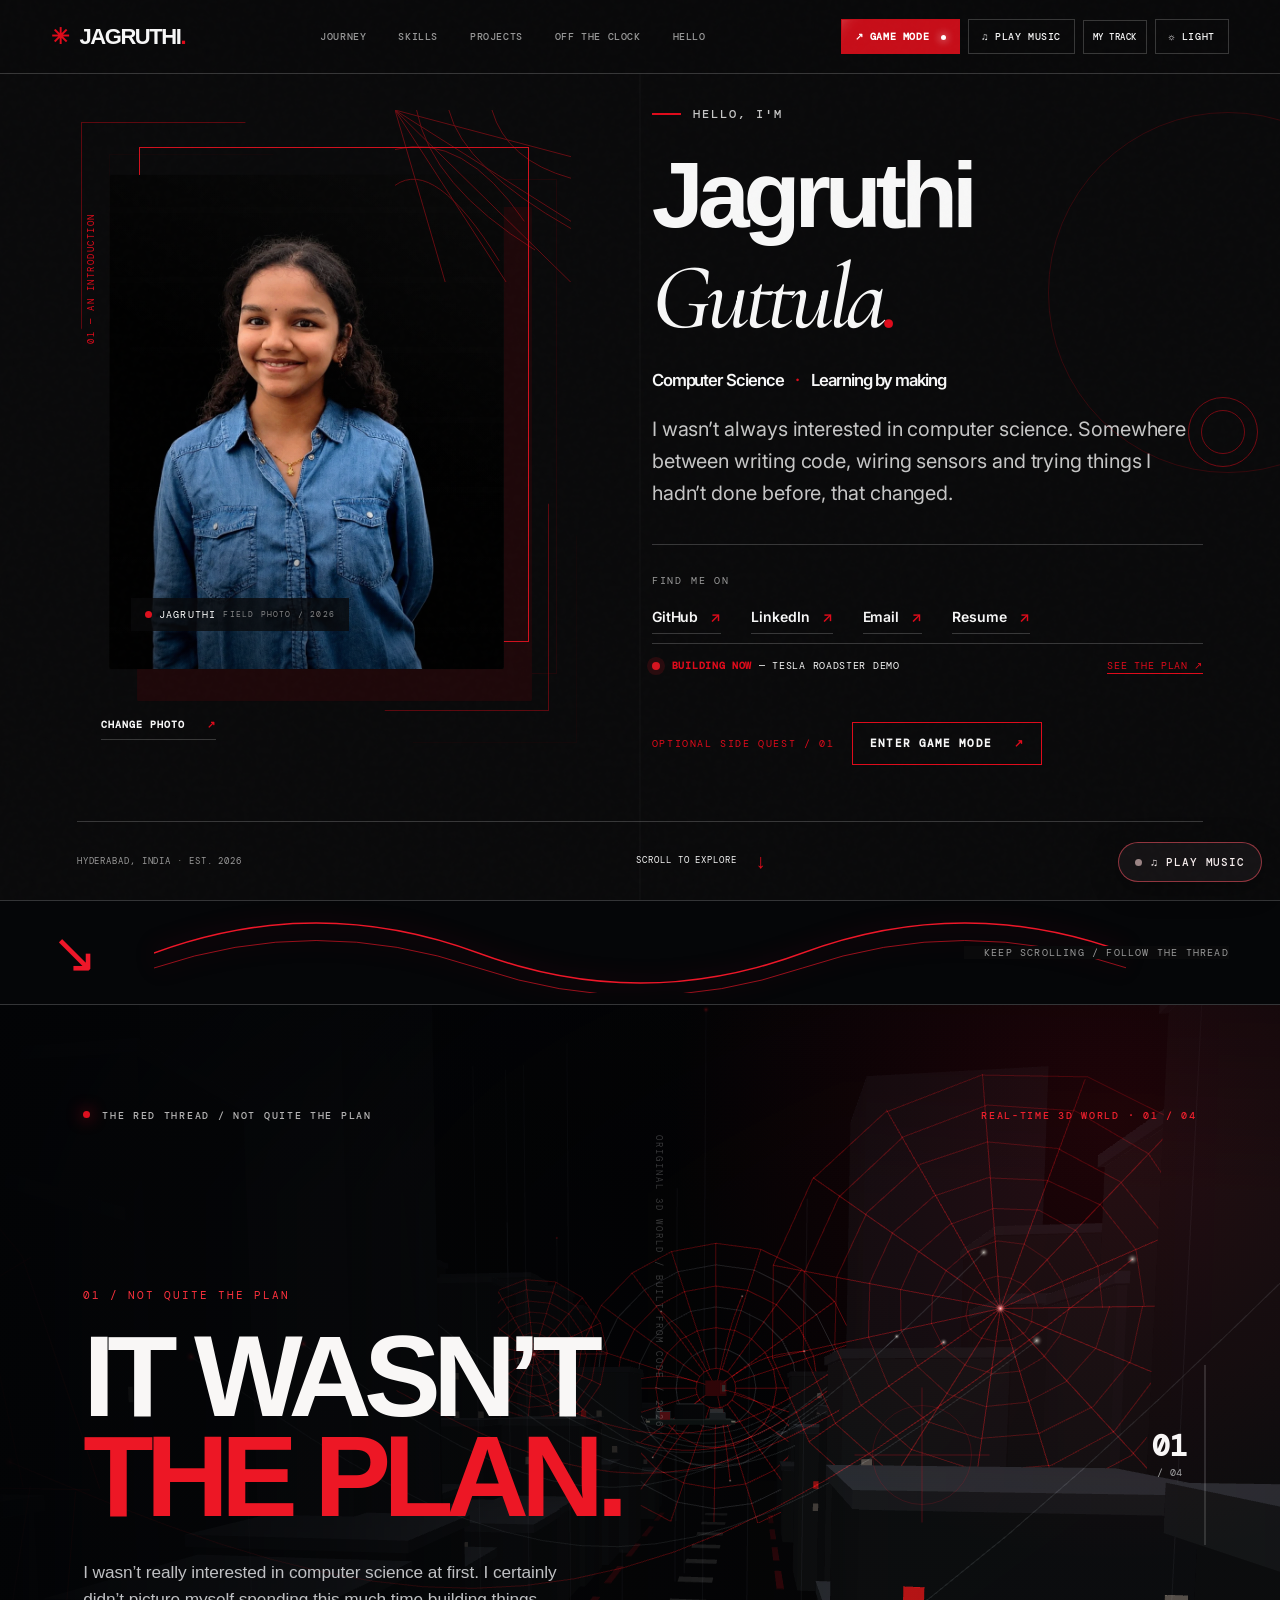
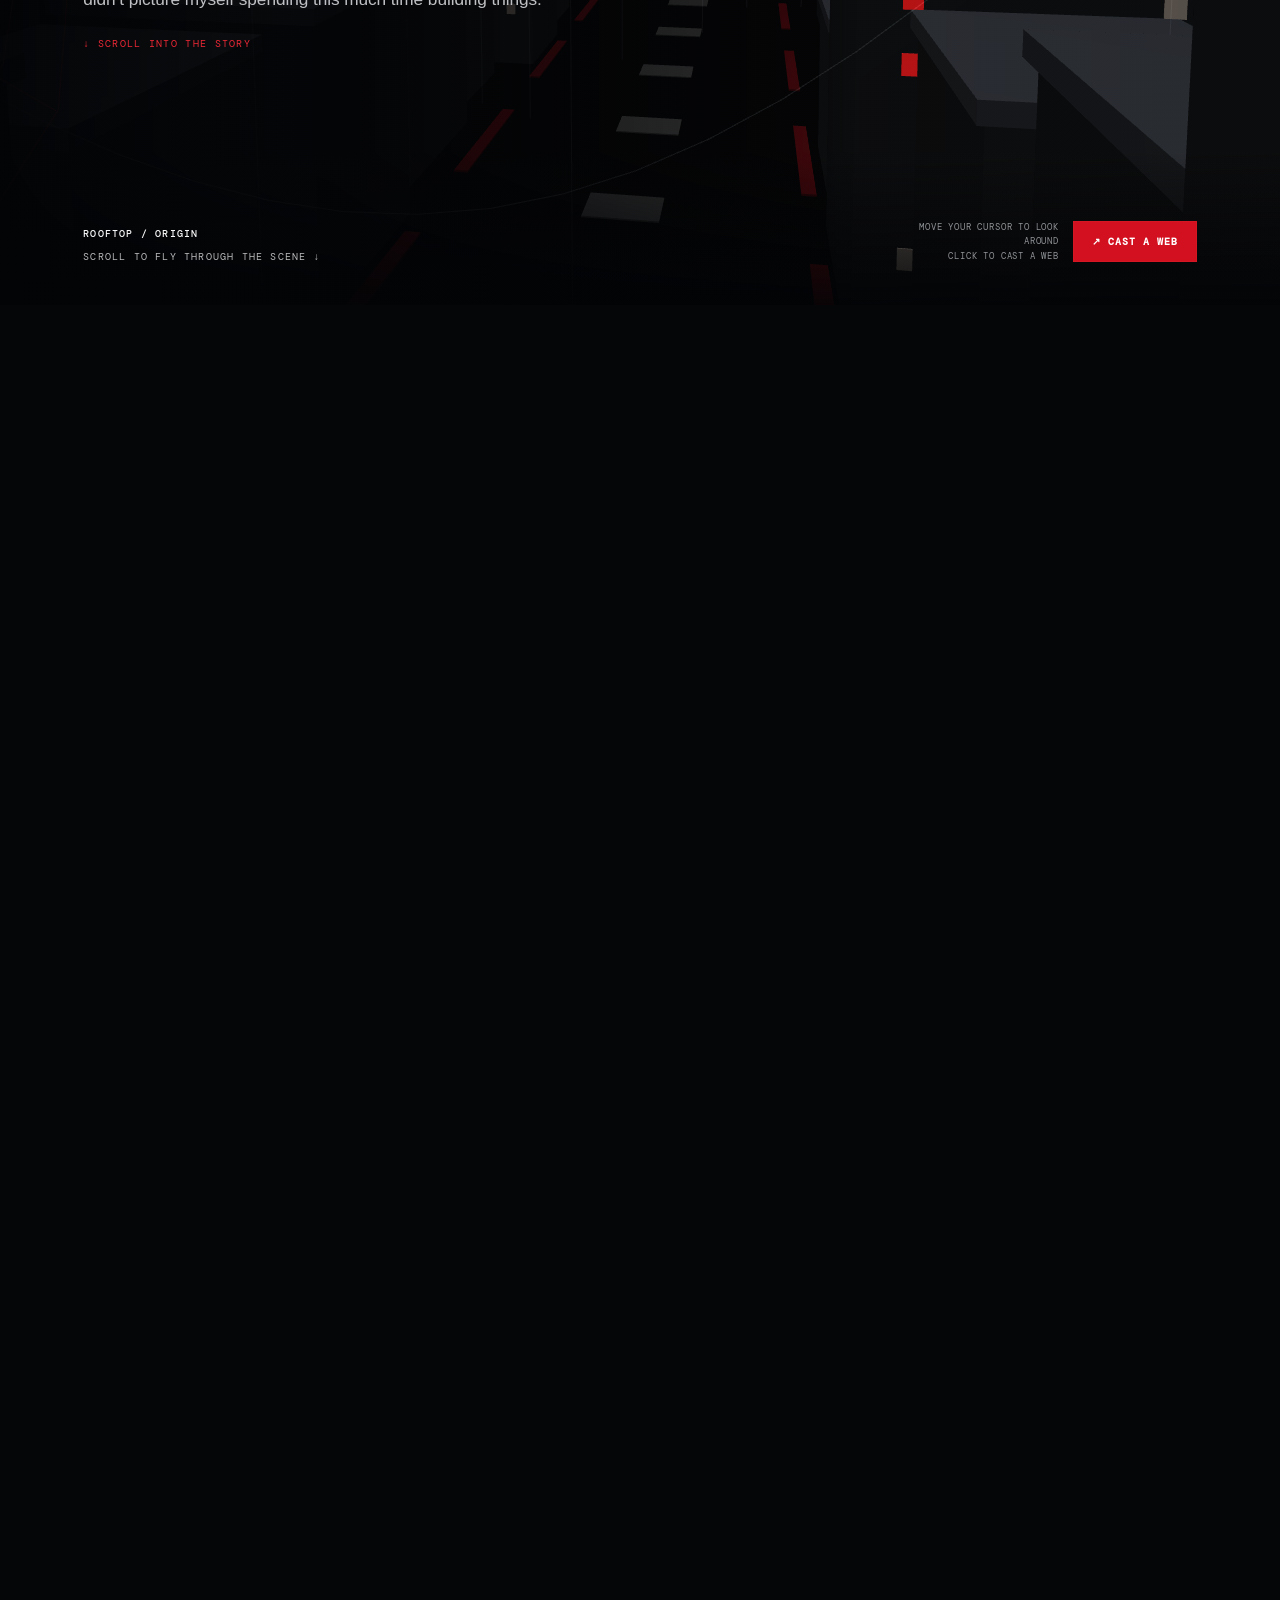
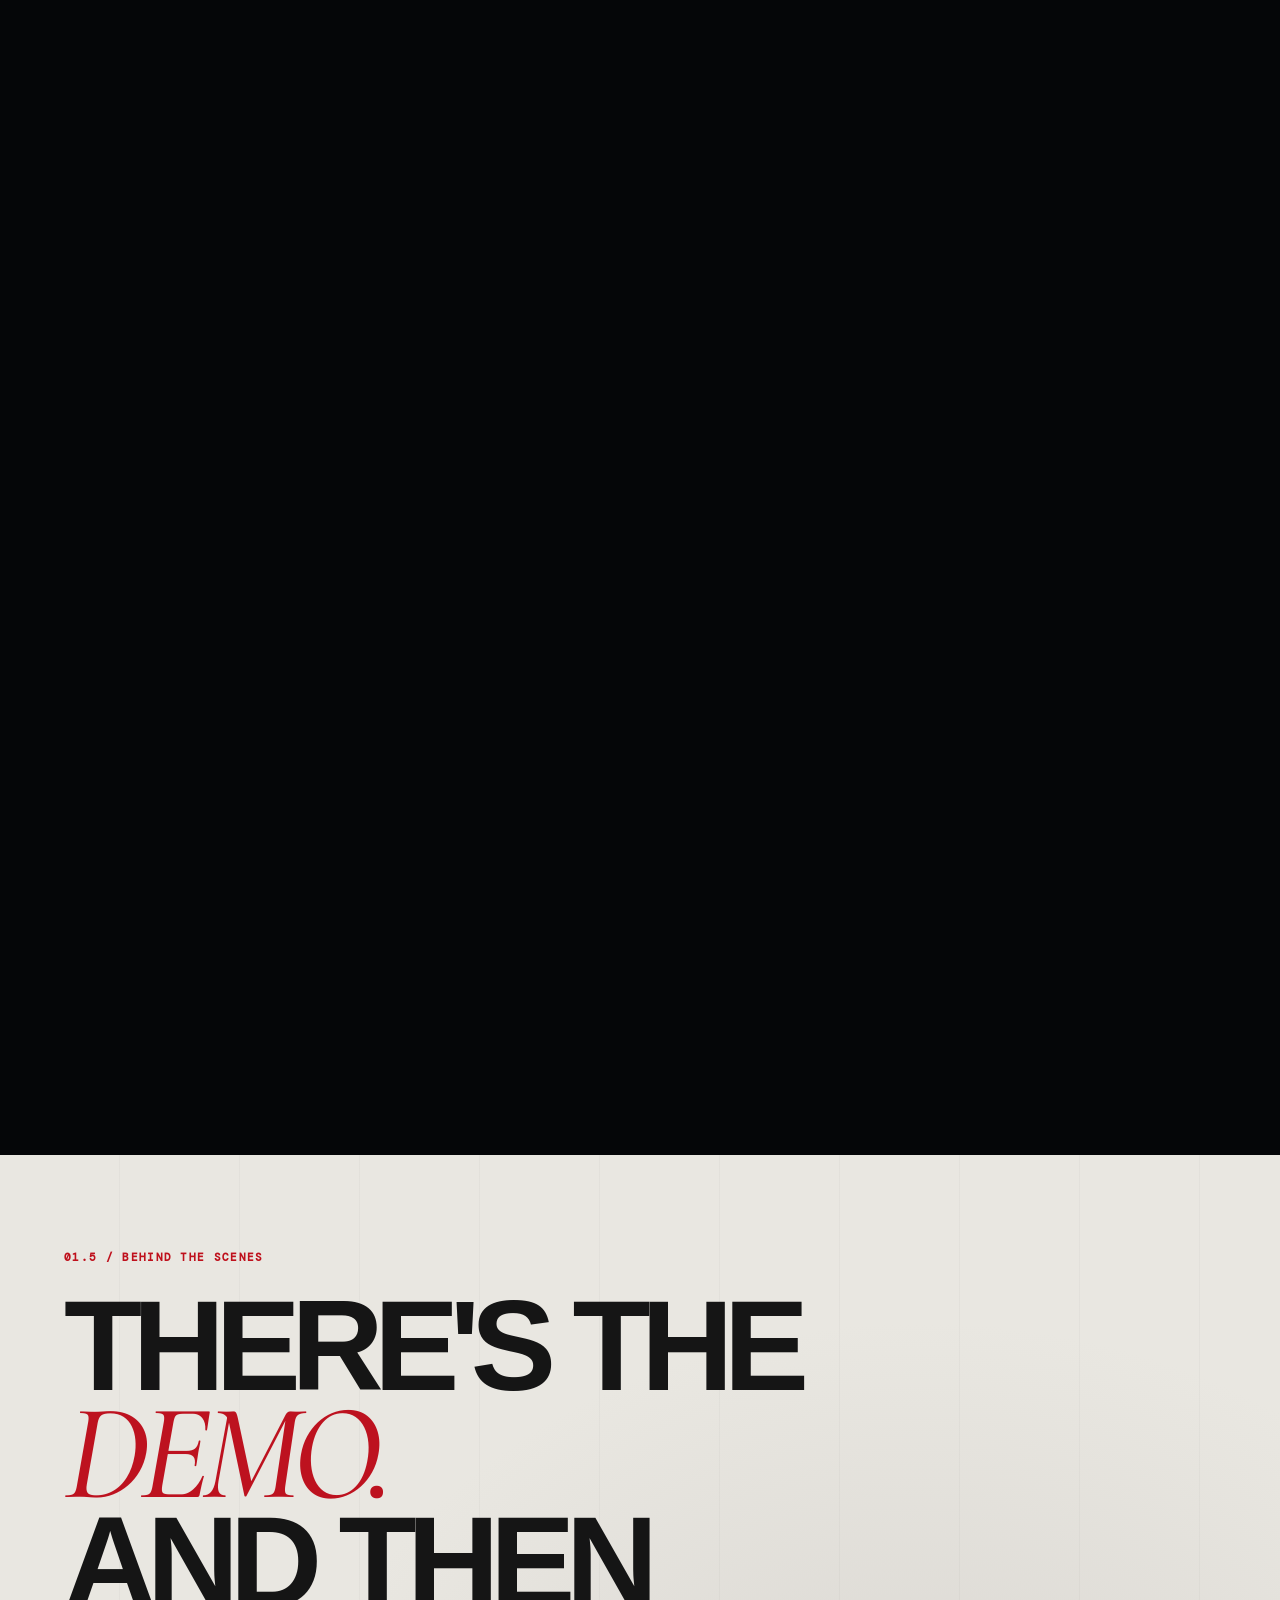
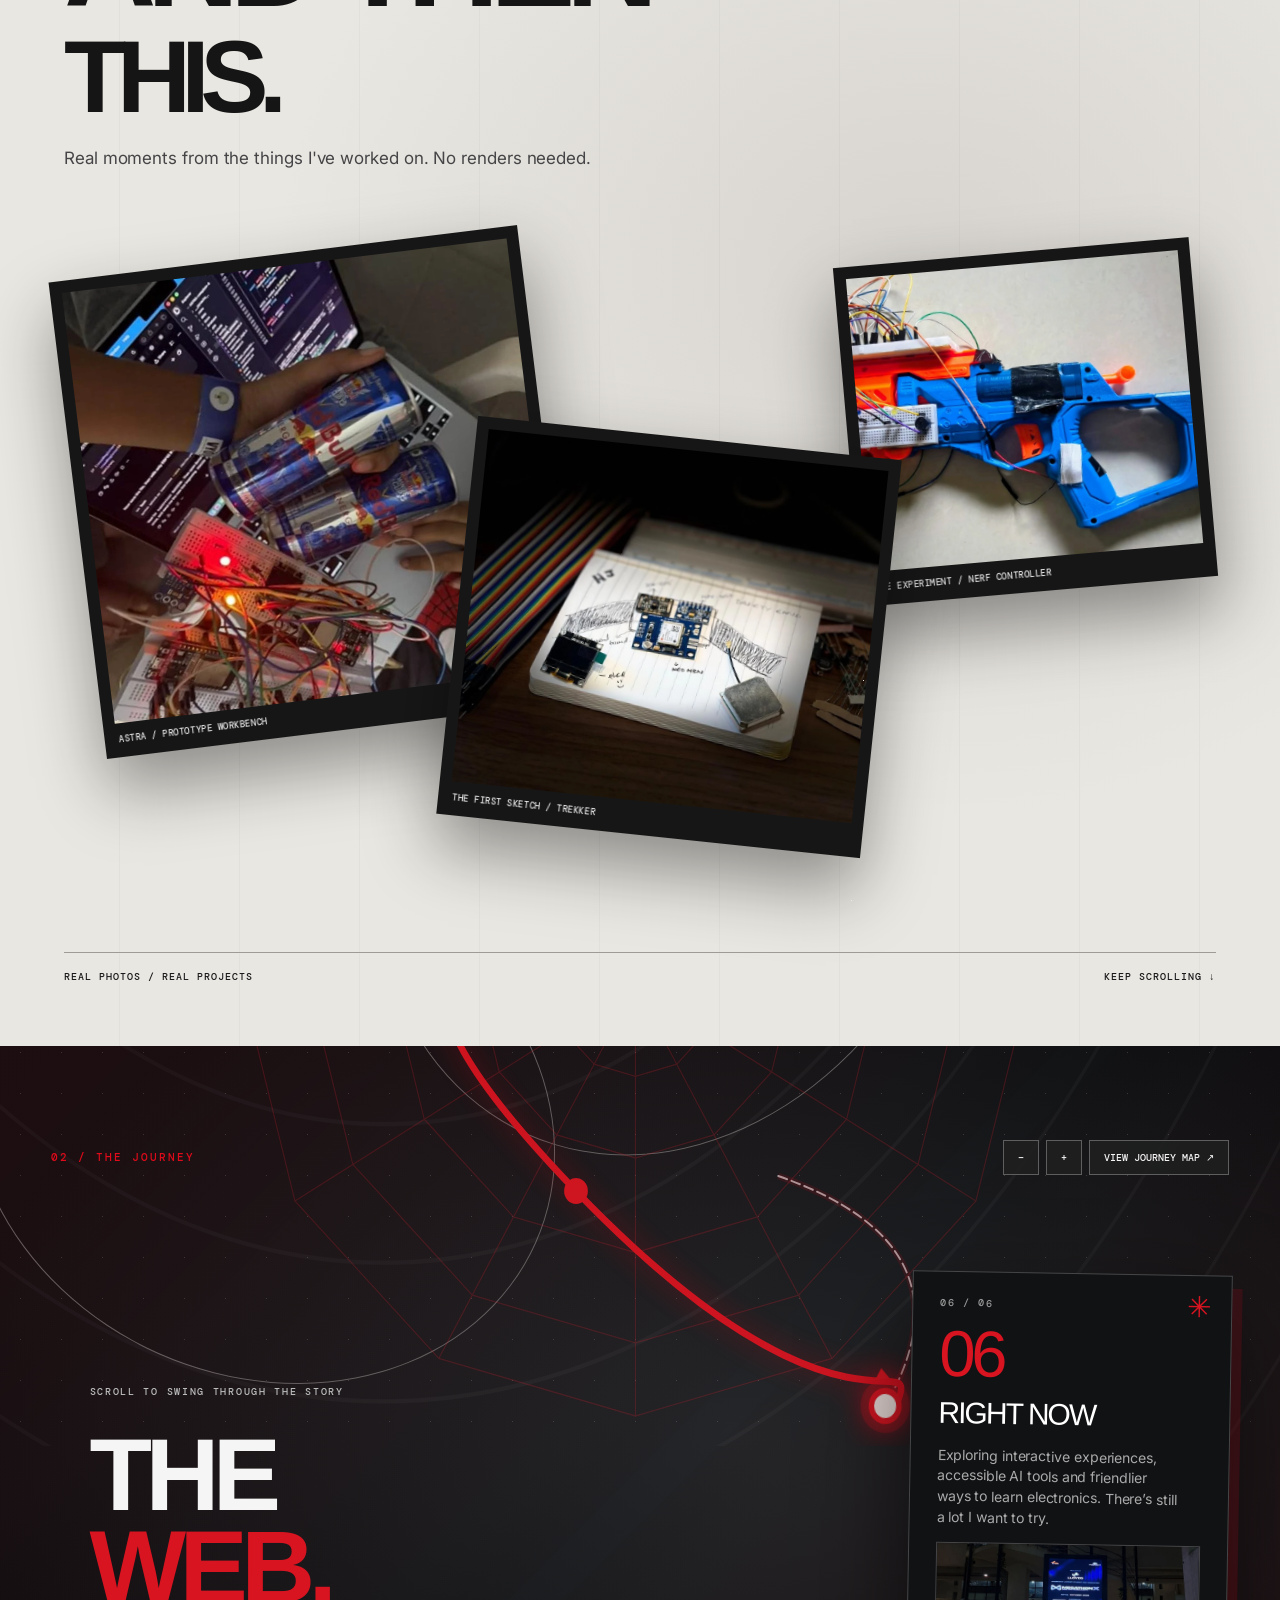
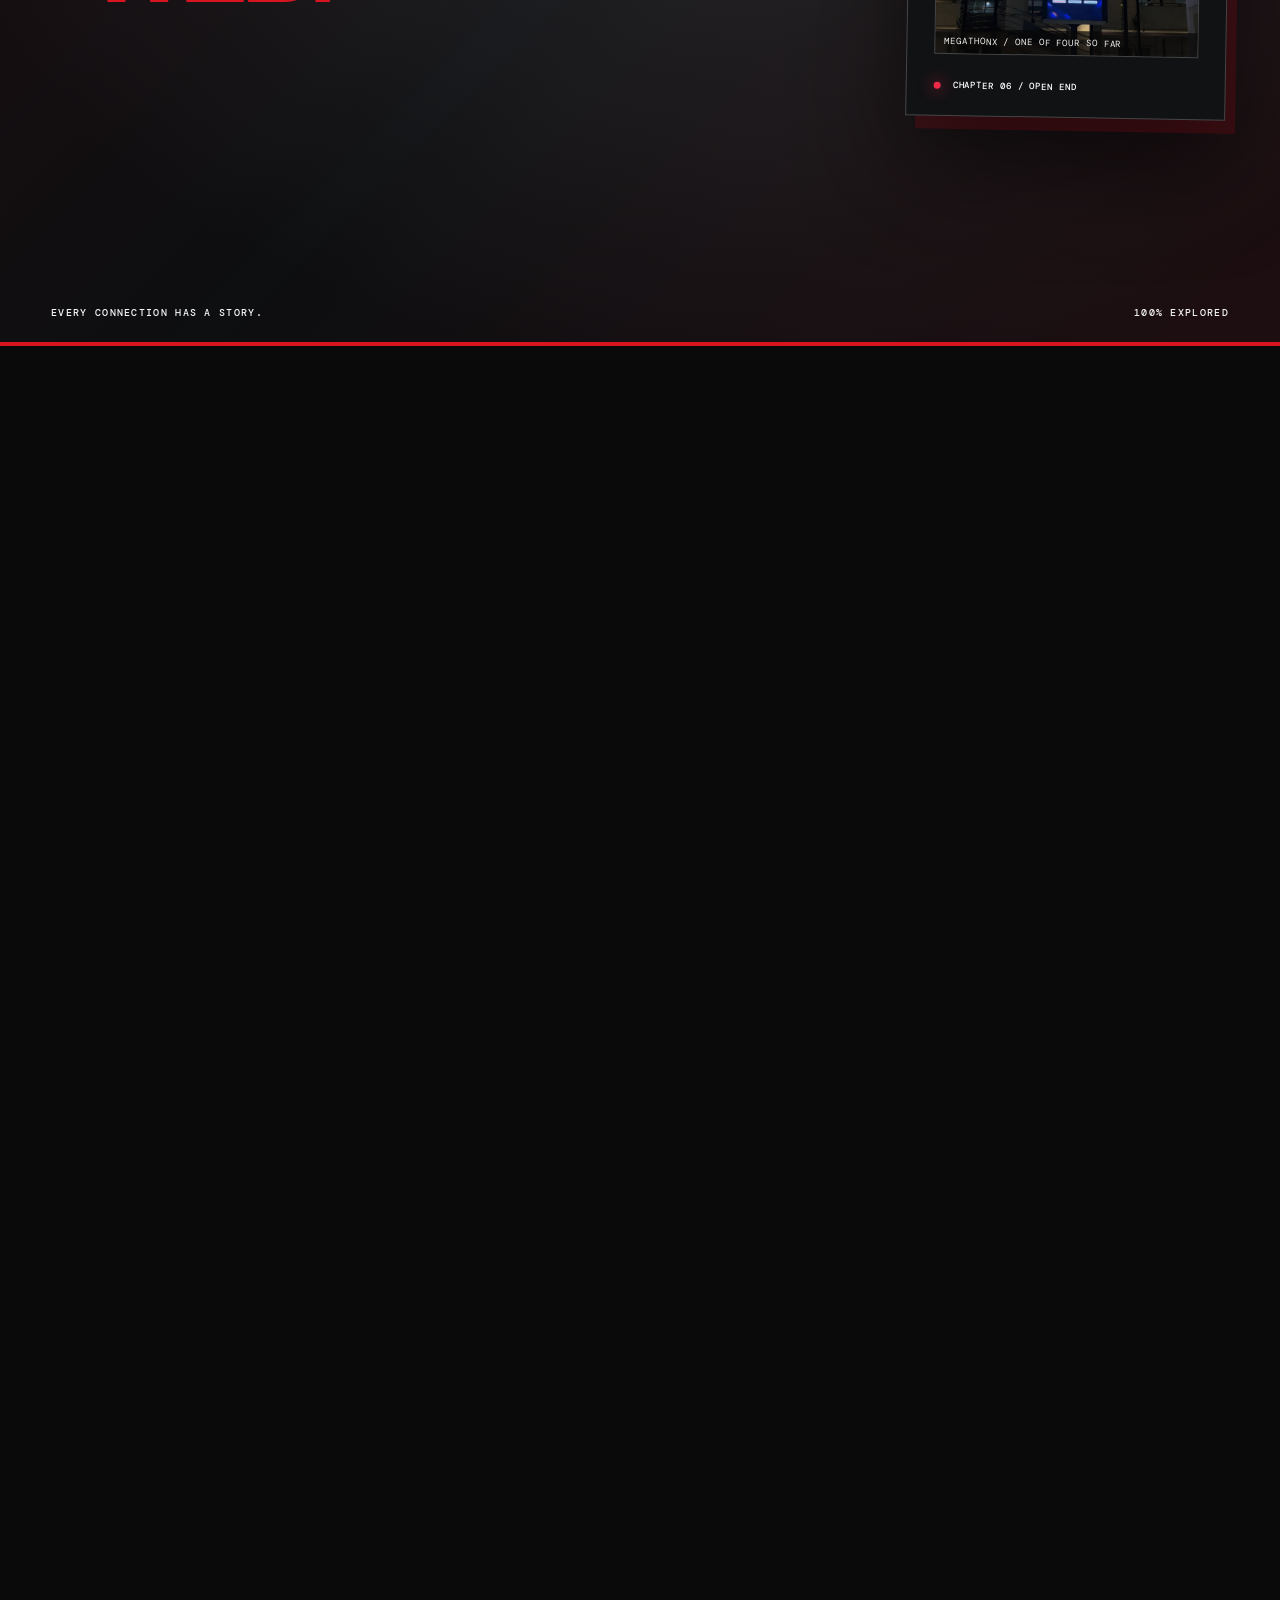
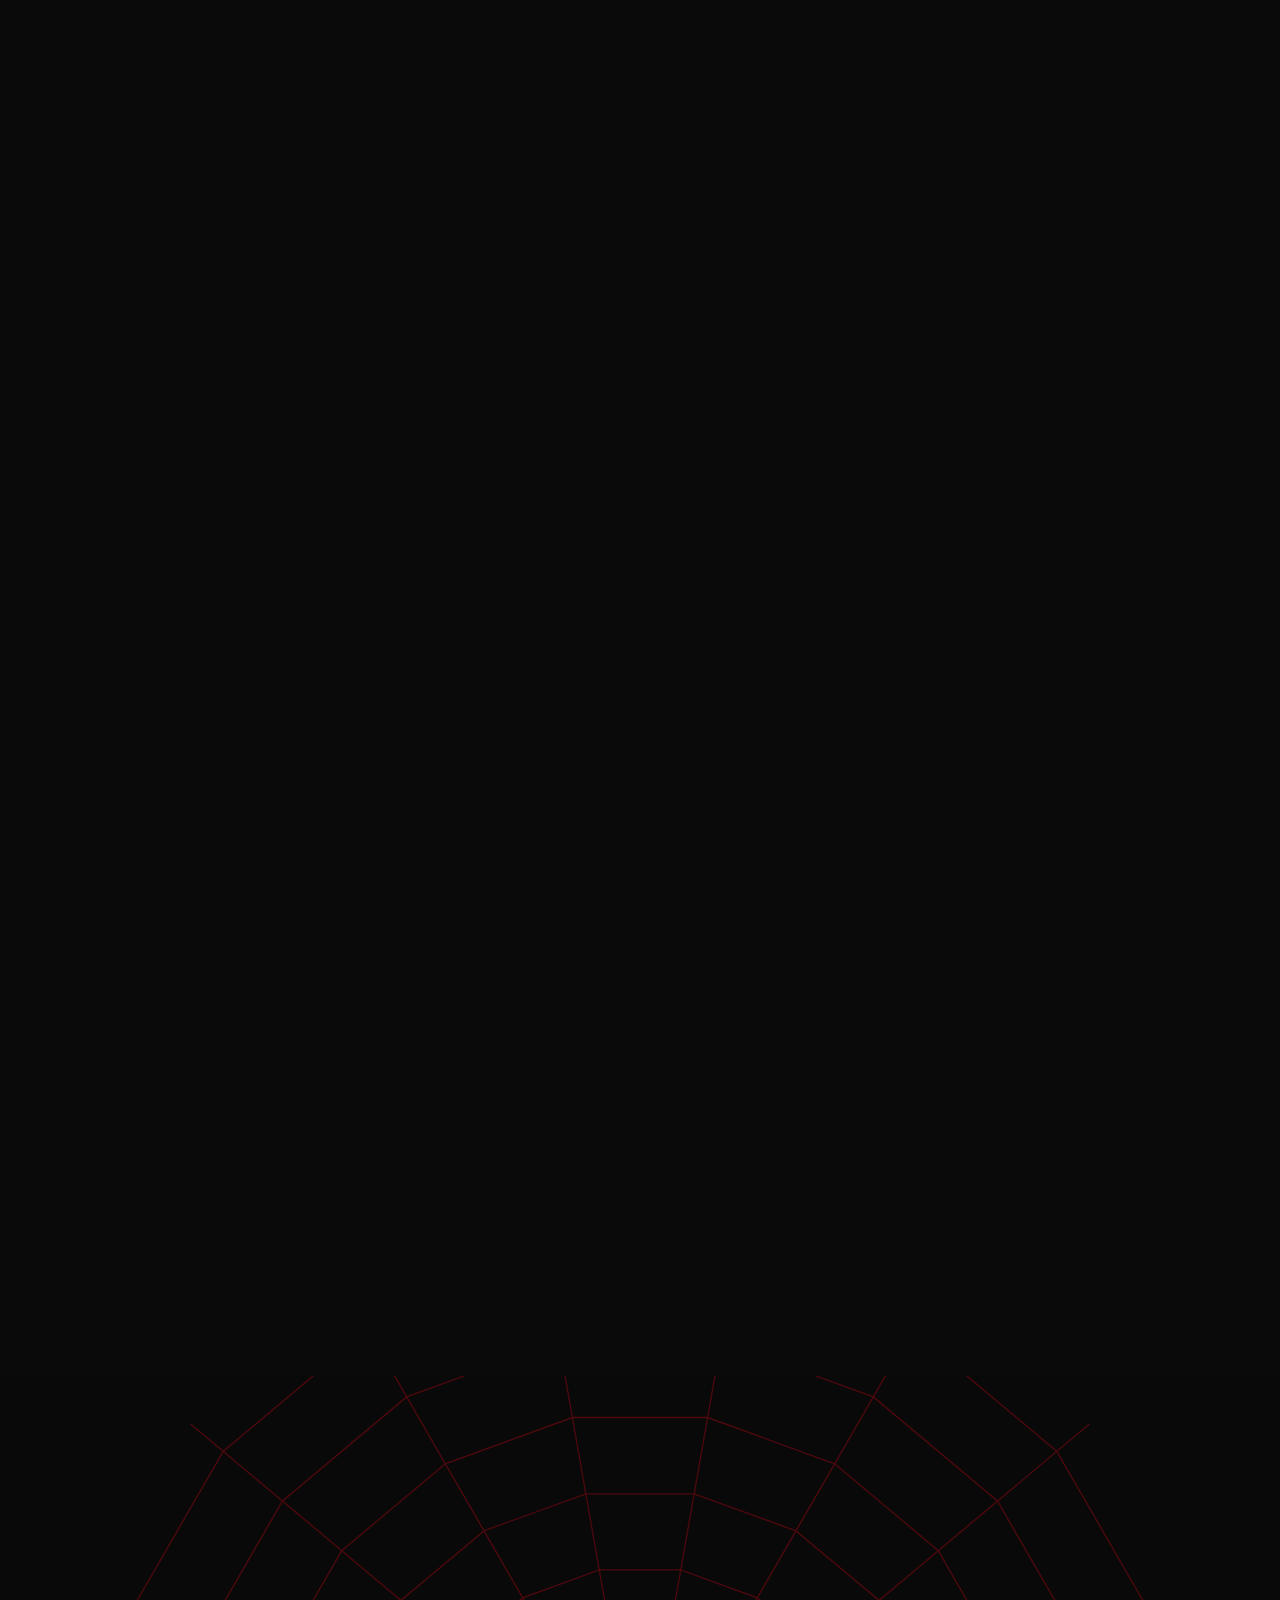
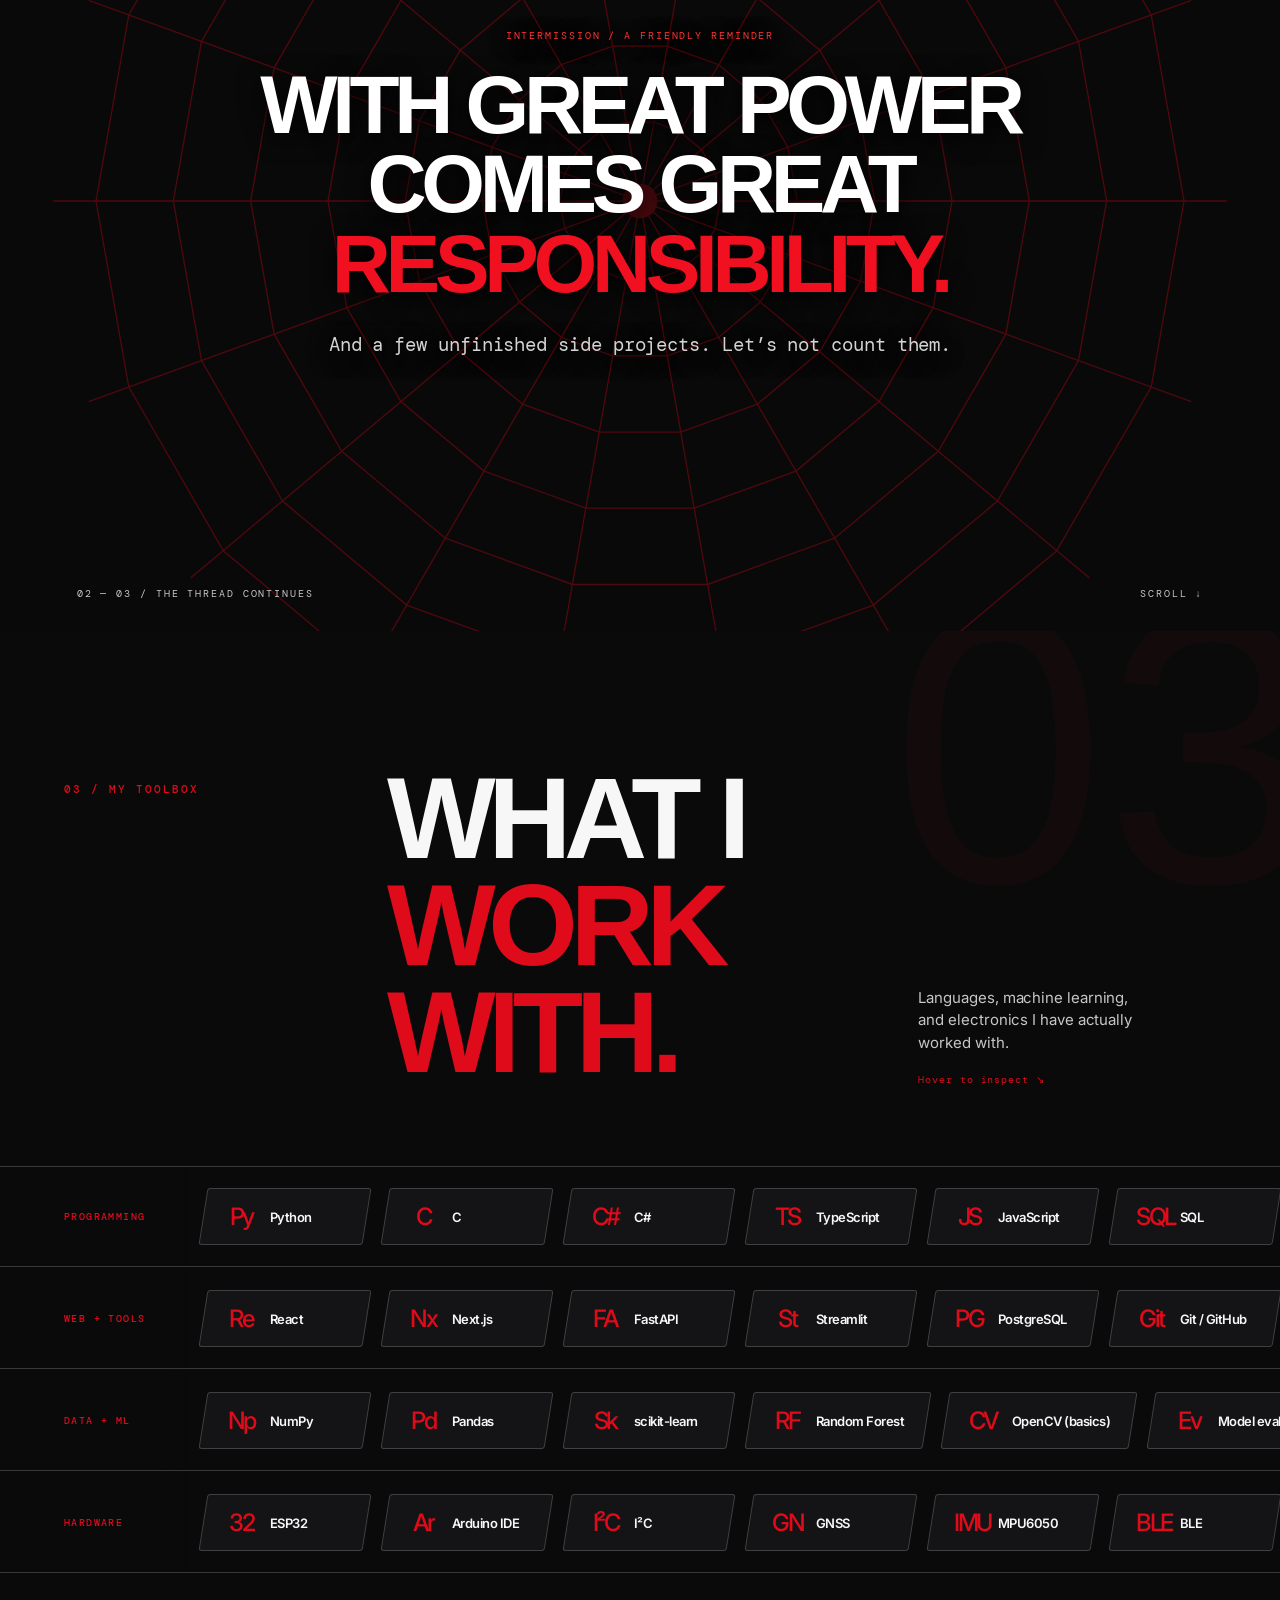
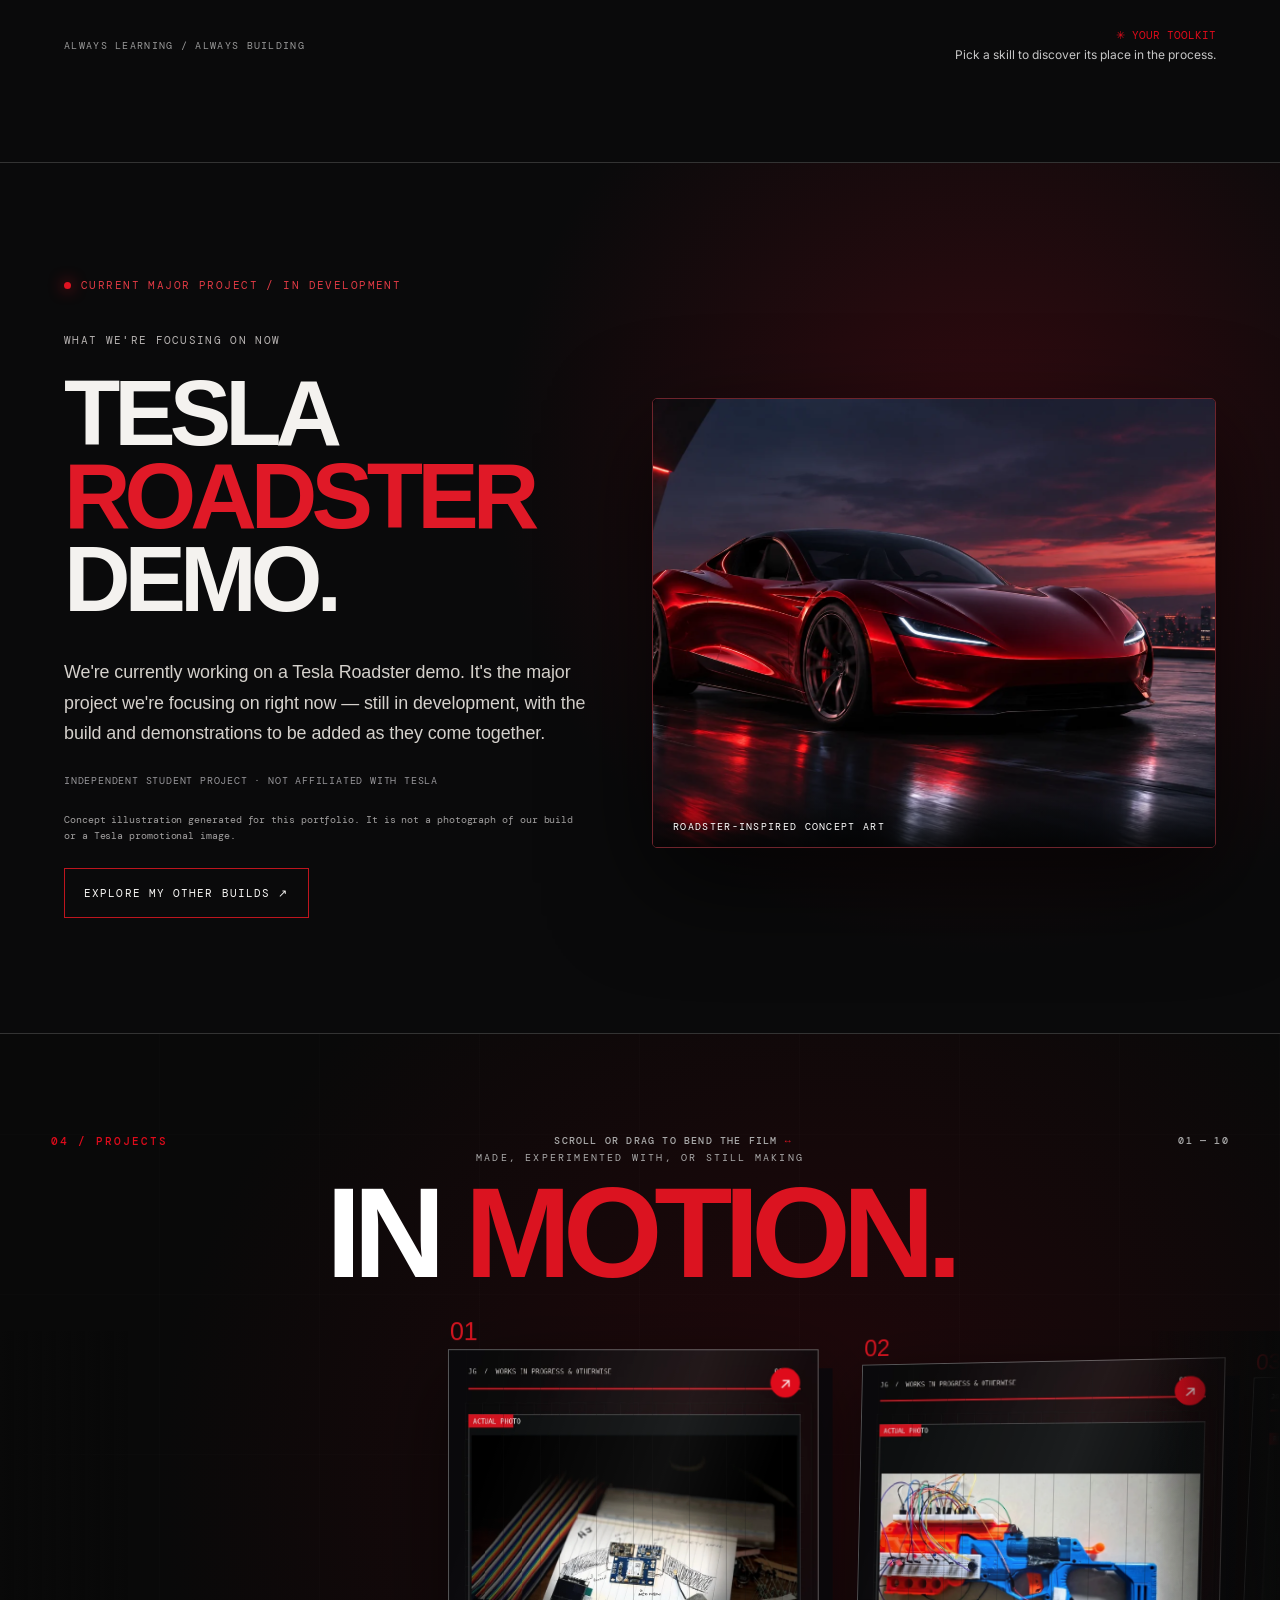
==== commit bcc28564: "Update portfolio music and assets" ====
--- a/index.html
+++ b/index.html
@@ -496,24 +496,20 @@
 @media(max-width:500px){.off-main{display:block!important}.offclock-section .scrapbook{height:1470px!important;margin-top:30px}.offclock-section .scrap{min-width:0;width:64vw!important;max-width:290px}.offclock-section .scrap-art{height:250px!important}.offclock-section .scrap-dance{left:4%!important;top:2%!important}.offclock-section .scrap-sky{left:33%!important;top:19%!important}.offclock-section .scrap-music{left:4%!important;top:38%!important}.offclock-section .scrap-night{left:33%!important;top:57%!important}.offclock-section .scrap-sunset{left:4%!important;top:76%!important}.sunset-gallery-heading{display:block}.sunset-gallery-heading strong{display:block;text-align:left;margin-top:8px}.sunset-reel{gap:8px}.sunset-reel figure{height:260px}.sunset-reel figcaption{font-size:8px;padding:40px 8px 10px}.roadster-image img{height:265px!important}}
 @media(prefers-reduced-motion:reduce){.roadster-image{animation:none!important}.sunset-reel img,.scrap-art img{transition:none!important}}
 </style><style>
-
-/* Small persistent player: explicit playback controls and readable error state. */
-.music-dock{position:fixed;right:18px;bottom:18px;z-index:895;width:min(325px,calc(100vw - 32px));padding:13px 15px 11px;border:1px solid rgba(255,83,94,.34);border-radius:12px;background:rgba(11,11,15,.94);color:#f7f5f4;box-shadow:0 18px 70px rgba(0,0,0,.4);backdrop-filter:blur(18px);font-family:var(--mono,monospace)}
-.music-dock-top{display:flex;align-items:center;justify-content:space-between;gap:12px}
-.music-dock-name{font-size:10px;font-weight:600;letter-spacing:.15em;color:#edc9cb;line-height:1.3}
-.music-dock-play{flex-shrink:0;background:#e32435;color:#fff;font:600 11px var(--mono,monospace);padding:9px 13px;border:0;border-radius:5px;min-width:93px;transition:background .2s}
-.music-dock-play:hover{background:#ff3245}
-.music-dock-bottom{display:flex;align-items:center;gap:9px;margin-top:11px}
-.music-dock-bottom label{font-size:10px;letter-spacing:.07em;color:#edc9cb}
-.music-dock-volume{min-width:50px;width:100%;flex:1;accent-color:#ed2839;cursor:pointer}
-.music-volume-number{min-width:35px;font:10px var(--mono,monospace);color:#efefef;text-align:right}
-.music-audio-test{font-size:10px;white-space:nowrap;color:#ff7d85;text-decoration:underline;text-underline-offset:3px}
-.music-audio-status{font-size:10px;line-height:1.45;color:#c1b9bd;margin:9px 0 0;min-height:14px}
-.music-audio-status.is-error{color:#ff8a91}
-.music-dock.is-playing .music-dock-name::before{content:'●';color:#ff4257;margin-right:8px;animation:music-indicator 1s ease-in-out infinite alternate}
-@keyframes music-indicator{from{opacity:.35}to{opacity:1}}
-@media(max-width:520px){.music-dock{right:10px;bottom:10px;width:min(300px,calc(100vw - 20px));padding:10px 12px}.music-dock-name{font-size:9px}}
+/* Audio only: no video and no oversized player. The visitor controls playback. */
+.audio-only-dock{position:fixed;right:18px;bottom:18px;z-index:895;max-width:min(300px,calc(100vw - 28px));font:500 11px var(--mono,monospace);color:#f6f4f4}
+.audio-only-btn{display:flex;align-items:center;justify-content:center;gap:9px;padding:12px 16px;border:1px solid rgba(247,83,99,.55);border-radius:100px;background:#151315;color:#f7eeee;box-shadow:0 6px 28px rgba(0,0,0,.35);letter-spacing:.08em;cursor:pointer;backdrop-filter:blur(12px)}
+.audio-only-btn:hover,.audio-only-btn:focus-visible{border-color:#ff5c66;background:#301316}
+.audio-only-btn:focus-visible{outline:2px solid #fff;outline-offset:3px}
+.audio-only-btn .audio-pulse{height:7px;width:7px;border-radius:50%;background:#9b8585;display:inline-block}
+.audio-only-dock.is-playing .audio-pulse{background:#f83149;box-shadow:0 0 10px #fa203a;animation:audio-pulse 1s ease-in-out infinite alternate}
+@keyframes audio-pulse{from{opacity:.35}to{opacity:1}}
+.audio-only-status{position:absolute;right:0;bottom:calc(100% + 9px);width:295px;max-width:calc(100vw - 35px);padding:9px 12px;border-radius:8px;background:#21181b;border:1px solid #a53c47;color:#fff;font:500 11px/1.5 var(--mono,monospace);box-shadow:0 8px 30px rgba(0,0,0,.3)}
+.audio-only-status[hidden]{display:none!important}
+@media(max-width:600px){.audio-only-dock{bottom:12px;right:12px}.audio-only-btn{padding:11px 13px}}
+@media(prefers-reduced-motion:reduce){.audio-only-dock.is-playing .audio-pulse{animation:none}}
 </style>
+
 </head>
 <body>
 <div id="loader" class="loader loader-v3" aria-label="Jagruthi portfolio loading">
@@ -531,10 +527,10 @@
 <header class="site-head" id="site-head">
  <a href="#home" class="logo" aria-label="Return to homepage"><span class="logo-asterisk">✳</span> JAGRUTHI<span class="logo-period">.</span></a>
  <nav class="nav-links" aria-label="Sections"><a href="#journey">JOURNEY</a><a href="#skills">SKILLS</a><a href="#projects">PROJECTS</a><a href="#offclock">OFF THE CLOCK</a><a href="#contact">HELLO</a></nav>
- <div class="header-actions"><button id="game-toggle" class="control game-toggle" type="button" title="Enter the interactive side quest">↗ GAME MODE <i aria-hidden="true"></i></button><button id="music-toggle" class="control" type="button" title="Play/pause original psychedelic instrumental" aria-label="Play background instrumental" aria-pressed="false">♫ <span id="music-label">PLAY MUSIC</span></button><button id="music-custom" class="control" type="button" title="Choose an audio file from your device (not uploaded)" aria-label="Choose your own audio file">MY TRACK</button><button id="theme-toggle" class="control" aria-label="Toggle theme" type="button">☼ <span>LIGHT</span></button><button id="menu-toggle" class="control mobile-menu" type="button" aria-label="Open navigation">☰</button></div>
+ <div class="header-actions"><button id="game-toggle" class="control game-toggle" type="button" title="Enter the interactive side quest">↗ GAME MODE <i aria-hidden="true"></i></button><button id="music-toggle" class="control" type="button" title="Play/pause selected instrumental" aria-label="Play selected instrumental" aria-pressed="false">♫ <span id="music-label">PLAY MUSIC</span></button><button id="music-custom" class="control" type="button" title="Choose an audio file from your device (not uploaded)" aria-label="Choose your own audio file">MY TRACK</button><button id="theme-toggle" class="control" aria-label="Toggle theme" type="button">☼ <span>LIGHT</span></button><button id="menu-toggle" class="control mobile-menu" type="button" aria-label="Open navigation">☰</button></div>
 </header>
 <div id="mobile-panel" class="mobile-panel" hidden><a href="#home">HOME</a><a href="#journey">JOURNEY</a><a href="#skills">SKILLS</a><a href="#projects">PROJECTS</a><a href="#offclock">OFF THE CLOCK</a><a href="#contact">HELLO</a></div>
-<input type="file" id="music-file" accept="audio/*" hidden /><audio id="soundtrack" src="assets/portfolio_soundtrack_v3.mp3" loop preload="auto" playsinline></audio>
+<input type="file" id="music-file" accept="audio/*" hidden /><audio id="soundtrack" src="assets/portfolio_instrumental_selected_2026-11-02.mp3" loop preload="auto" playsinline></audio>
 <main>
  <!-- 01: a motion-led editorial introduction, not a generic 3D-orb hero -->
  <section id="home" class="hero-section hero-v3">
@@ -1312,102 +1308,86 @@
 <script>(function(){const e=document.getElementById('field-notes');if(!e)return;const obs=new IntersectionObserver(([x])=>{if(x.isIntersecting)e.classList.add('in');},{threshold:.13});obs.observe(e);})();</script>
 
 <!-- Separate from the animation engine, so background music works even if an animation errors. -->
-<aside class="music-dock" id="music-dock" aria-label="Original soundtrack player">
-  <div class="music-dock-top">
-    <span class="music-dock-name">ORIGINAL SOUNDTRACK</span>
-    <button class="music-dock-play" id="music-dock-play" type="button" aria-label="Play original portfolio soundtrack">▶ PLAY</button>
-  </div>
-  <div class="music-dock-bottom">
-    <label for="music-dock-volume">VOL</label>
-    <input class="music-dock-volume" id="music-dock-volume" type="range" min="0" max="100" step="5" value="100" aria-label="Music volume" />
-    <span class="music-volume-number" id="music-dock-percent">100%</span>
-    <a class="music-audio-test" href="assets/portfolio_soundtrack_v3.mp3" target="_blank" rel="noopener noreferrer" title="Open the music file to test audio in this browser">TEST AUDIO</a>
-  </div>
-  <p class="music-audio-status" id="music-dock-status" role="status" aria-live="polite">Click PLAY to hear music. Browsers block autoplay.</p>
+<aside class="audio-only-dock" id="music-dock" aria-label="Background audio controls">
+ <button class="audio-only-btn" id="music-dock-play" type="button" aria-pressed="false" title="Play or pause the selected instrumental">
+  <span class="audio-pulse" aria-hidden="true"></span><span id="mini-audio-label">♫ PLAY MUSIC</span>
+ </button>
+ <p id="music-dock-status" class="audio-only-status" role="status" aria-live="polite" hidden></p>
 </aside>
 
 
 <script id="standalone-music-player">
-/* Independent player: no reliance on effects, carousels, game scripts, or autoplay. */
+/* One native audio element, two small buttons; no video or YouTube player. */
 (()=>{
-  'use strict';
-  function init(){
-    const audio=document.getElementById('soundtrack');
-    const header=document.getElementById('music-toggle');
-    const headerLabel=document.getElementById('music-label');
-    const dock=document.getElementById('music-dock');
-    const playButton=document.getElementById('music-dock-play');
-    const volume=document.getElementById('music-dock-volume');
-    const volumeText=document.getElementById('music-dock-percent');
-    const status=document.getElementById('music-dock-status');
-    const custom=document.getElementById('music-custom');
-    const file=document.getElementById('music-file');
-    if(!audio||!playButton||!header||!status)return;
-    let fileUrl=null,playingLabel='ORIGINAL SOUNDTRACK';
-    audio.muted=false;
-    audio.volume=1;
-
-    function say(message,failed=false){status.textContent=message;status.classList.toggle('is-error',!!failed)}
-    function sync(){
-      const playing=!audio.paused&&!audio.ended;
-      dock.classList.toggle('is-playing',playing);
-      playButton.textContent=playing?'Ⅱ PAUSE':'▶ PLAY';
-      headerLabel.textContent=playing?'PAUSE MUSIC':'PLAY MUSIC';
-      header.setAttribute('aria-pressed',String(playing));
-      playButton.setAttribute('aria-pressed',String(playing));
-      if(playing){say('Playing '+playingLabel.toLowerCase()+' • volume '+Math.round(audio.volume*100)+'%');}
-    }
-    function toggle(){
-      if(!audio.paused&&!audio.ended){audio.pause();say('Paused. Click PLAY to continue.');sync();return;}
-      audio.muted=false;
-      if(audio.volume===0){audio.volume=1;volume.value=100;volumeText.textContent='100%';}
-      say('Loading audio…');
-      // Call play() directly within the user click (not after an await).
-      try{
-        const result=audio.play();
-        if(result&&typeof result.catch==='function'){
-          result.then(()=>sync()).catch(e=>{
-            sync();
-            say('Audio blocked ('+(e&&e.name?e.name:'playback error')+'). Try TEST AUDIO or unmute this tab.',true);
-          });
-        } else {sync();}
-      } catch(e){sync();say('Could not start audio. Try TEST AUDIO or unmute this tab.',true);}
-    }
-    header.addEventListener('click',toggle);
-    playButton.addEventListener('click',toggle);
-    volume.addEventListener('input',()=>{
-      audio.volume=Number(volume.value)/100;
-      audio.muted=false;
-      volumeText.textContent=volume.value+'%';
-      if(!audio.paused)say('Playing '+playingLabel.toLowerCase()+' • volume '+volume.value+'%');
+ 'use strict';
+ function init(){
+  const audio=document.getElementById('soundtrack');
+  const header=document.getElementById('music-toggle');
+  const headerLabel=document.getElementById('music-label');
+  const dock=document.getElementById('music-dock');
+  const playButton=document.getElementById('music-dock-play');
+  const miniLabel=document.getElementById('mini-audio-label');
+  const status=document.getElementById('music-dock-status');
+  const custom=document.getElementById('music-custom');
+  const file=document.getElementById('music-file');
+  if(!audio||!header||!playButton||!status||!dock||!miniLabel)return;
+  let fileUrl=null;
+  audio.loop=true;
+  audio.preload='auto';
+  audio.volume=0.85;
+  audio.muted=false;
+  function notify(message){status.textContent=message;status.hidden=false;}
+  function clearNotice(){status.hidden=true;}
+  function sync(){
+   const isPlaying=!audio.paused&&!audio.ended;
+   dock.classList.toggle('is-playing',isPlaying);
+   playButton.setAttribute('aria-pressed',String(isPlaying));
+   header.setAttribute('aria-pressed',String(isPlaying));
+   miniLabel.textContent=isPlaying?'♫ PAUSE MUSIC':'♫ PLAY MUSIC';
+   if(headerLabel)headerLabel.textContent=isPlaying?'PAUSE MUSIC':'PLAY MUSIC';
+   if(isPlaying)clearNotice();
+  }
+  function toggle(){
+   // Start within the click handler so that normal browser autoplay rules are respected.
+   if(!audio.paused){audio.pause();sync();return;}
+   audio.muted=false;
+   if(audio.volume===0)audio.volume=0.85;
+   clearNotice();
+   try{
+    const started=audio.play();
+    if(started&&typeof started.catch==='function')started.catch(err=>{
+     sync();
+     notify('Could not play the soundtrack ('+(err?.name||'browser error')+'). Check site sound permissions.');
     });
-    audio.addEventListener('play',sync);
-    audio.addEventListener('playing',sync);
-    audio.addEventListener('pause',sync);
-    audio.addEventListener('volumechange',()=>{volume.value=Math.round(audio.volume*100);volumeText.textContent=volume.value+'%';});
-    audio.addEventListener('waiting',()=>say('Loading audio…'));
-    audio.addEventListener('stalled',()=>say('Audio stalled. Check connection, or try TEST AUDIO.',true));
-    audio.addEventListener('error',()=>{
-      const code=audio.error?.code||'?';
-      say('The soundtrack could not load (error '+code+'). Try TEST AUDIO.',true);
-    });
-    if(custom&&file){
-      custom.addEventListener('click',()=>file.click());
-      file.addEventListener('change',()=>{
-        if(!file.files||!file.files[0])return;
-        if(fileUrl)URL.revokeObjectURL(fileUrl);
-        fileUrl=URL.createObjectURL(file.files[0]);
-        playingLabel='YOUR TRACK';
-        audio.pause();audio.src=fileUrl;audio.load();toggle();
-      });
-    }
-    sync();
-    say('Click PLAY to hear music. Browsers block autoplay.');
-  }
-  if(document.readyState==='loading')document.addEventListener('DOMContentLoaded',init,{once:true});
-  else init();
+   }catch(err){sync();notify('Audio could not start. Check your browser sound settings.');}
+  }
+  header.addEventListener('click',toggle);
+  playButton.addEventListener('click',toggle);
+  audio.addEventListener('play',sync);
+  audio.addEventListener('pause',sync);
+  audio.addEventListener('playing',sync);
+  audio.addEventListener('error',()=>notify('Audio file could not load. Reload the page and try again.'));
+  if(custom&&file){
+   custom.addEventListener('click',()=>file.click());
+   file.addEventListener('change',()=>{
+    if(!file.files||!file.files[0])return;
+    const newUrl=URL.createObjectURL(file.files[0]);
+    audio.pause();
+    if(fileUrl)URL.revokeObjectURL(fileUrl);
+    fileUrl=newUrl;
+    audio.src=fileUrl;
+    audio.load();
+    toggle();
+   });
+  }
+  sync();
+ }
+ if(document.readyState==='loading')document.addEventListener('DOMContentLoaded',init,{once:true});
+ else init();
 })();
 </script>
 
+
+
 </body>
 </html>
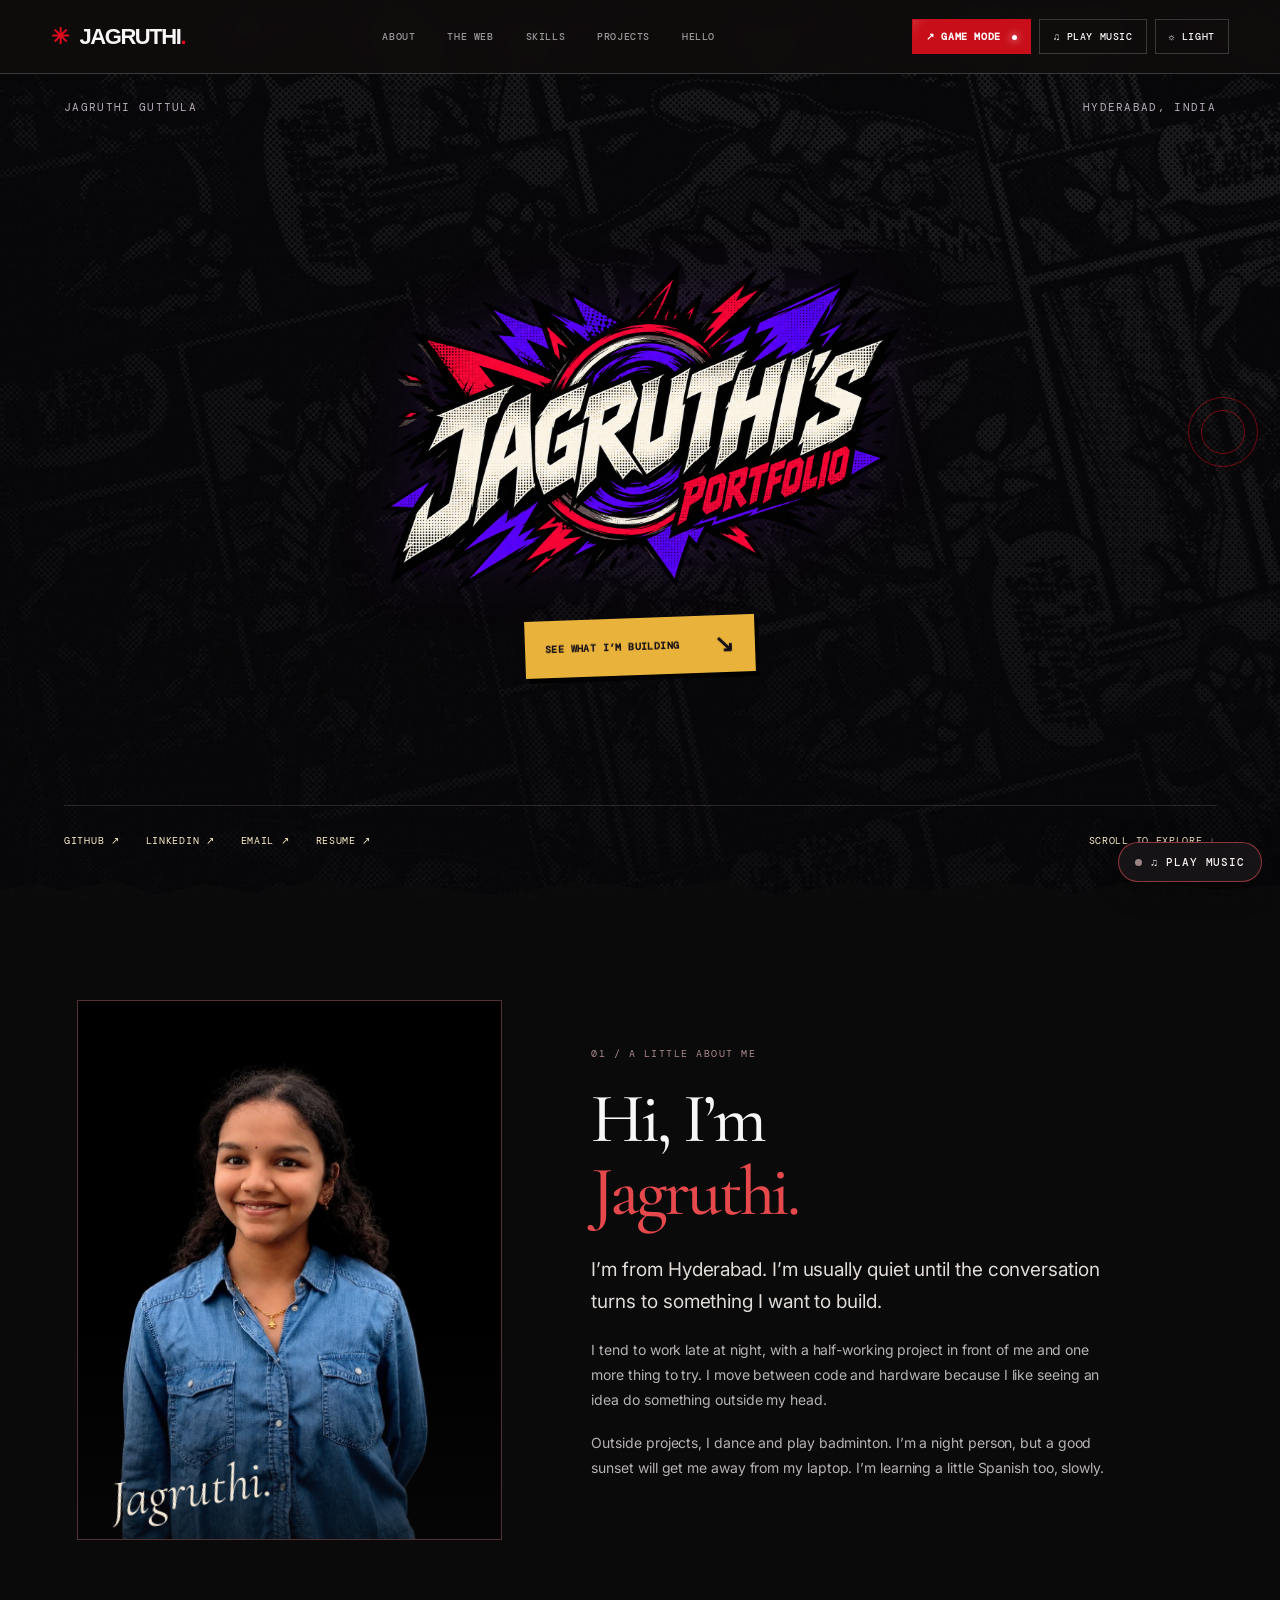
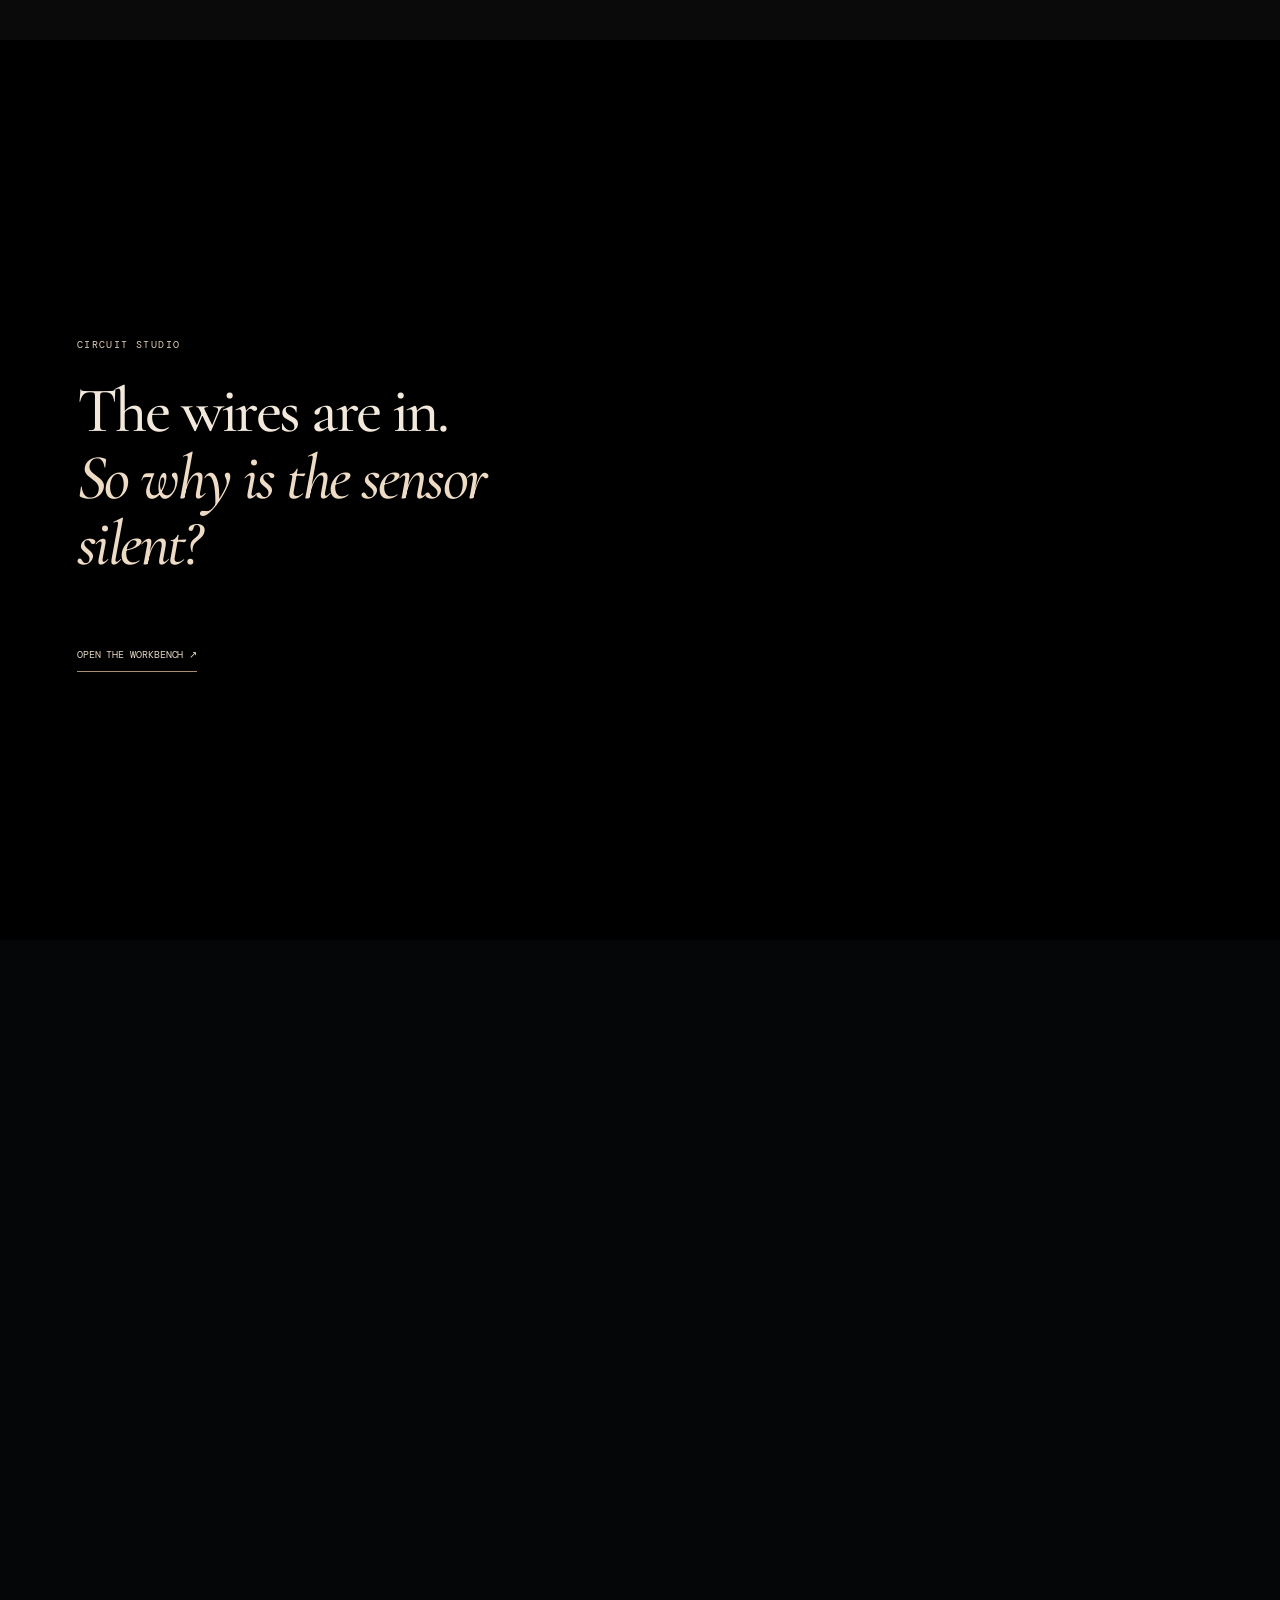
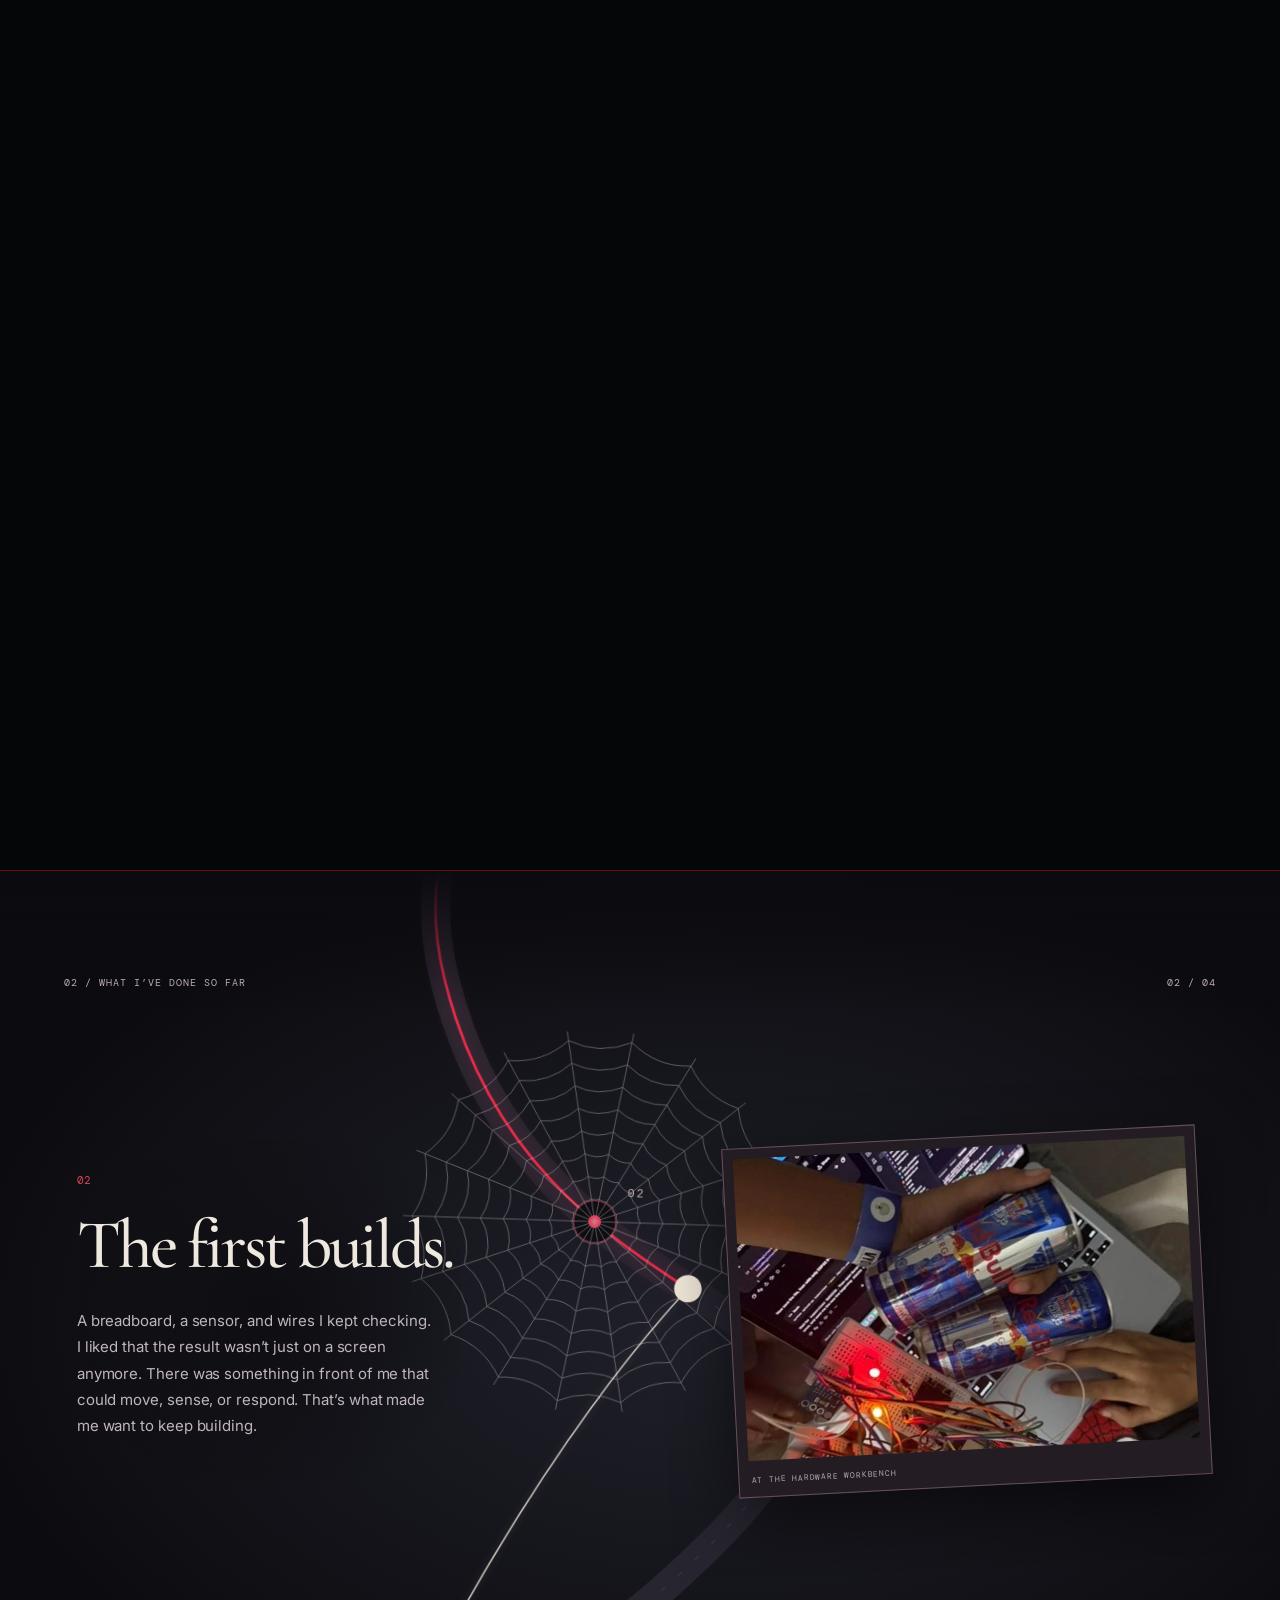
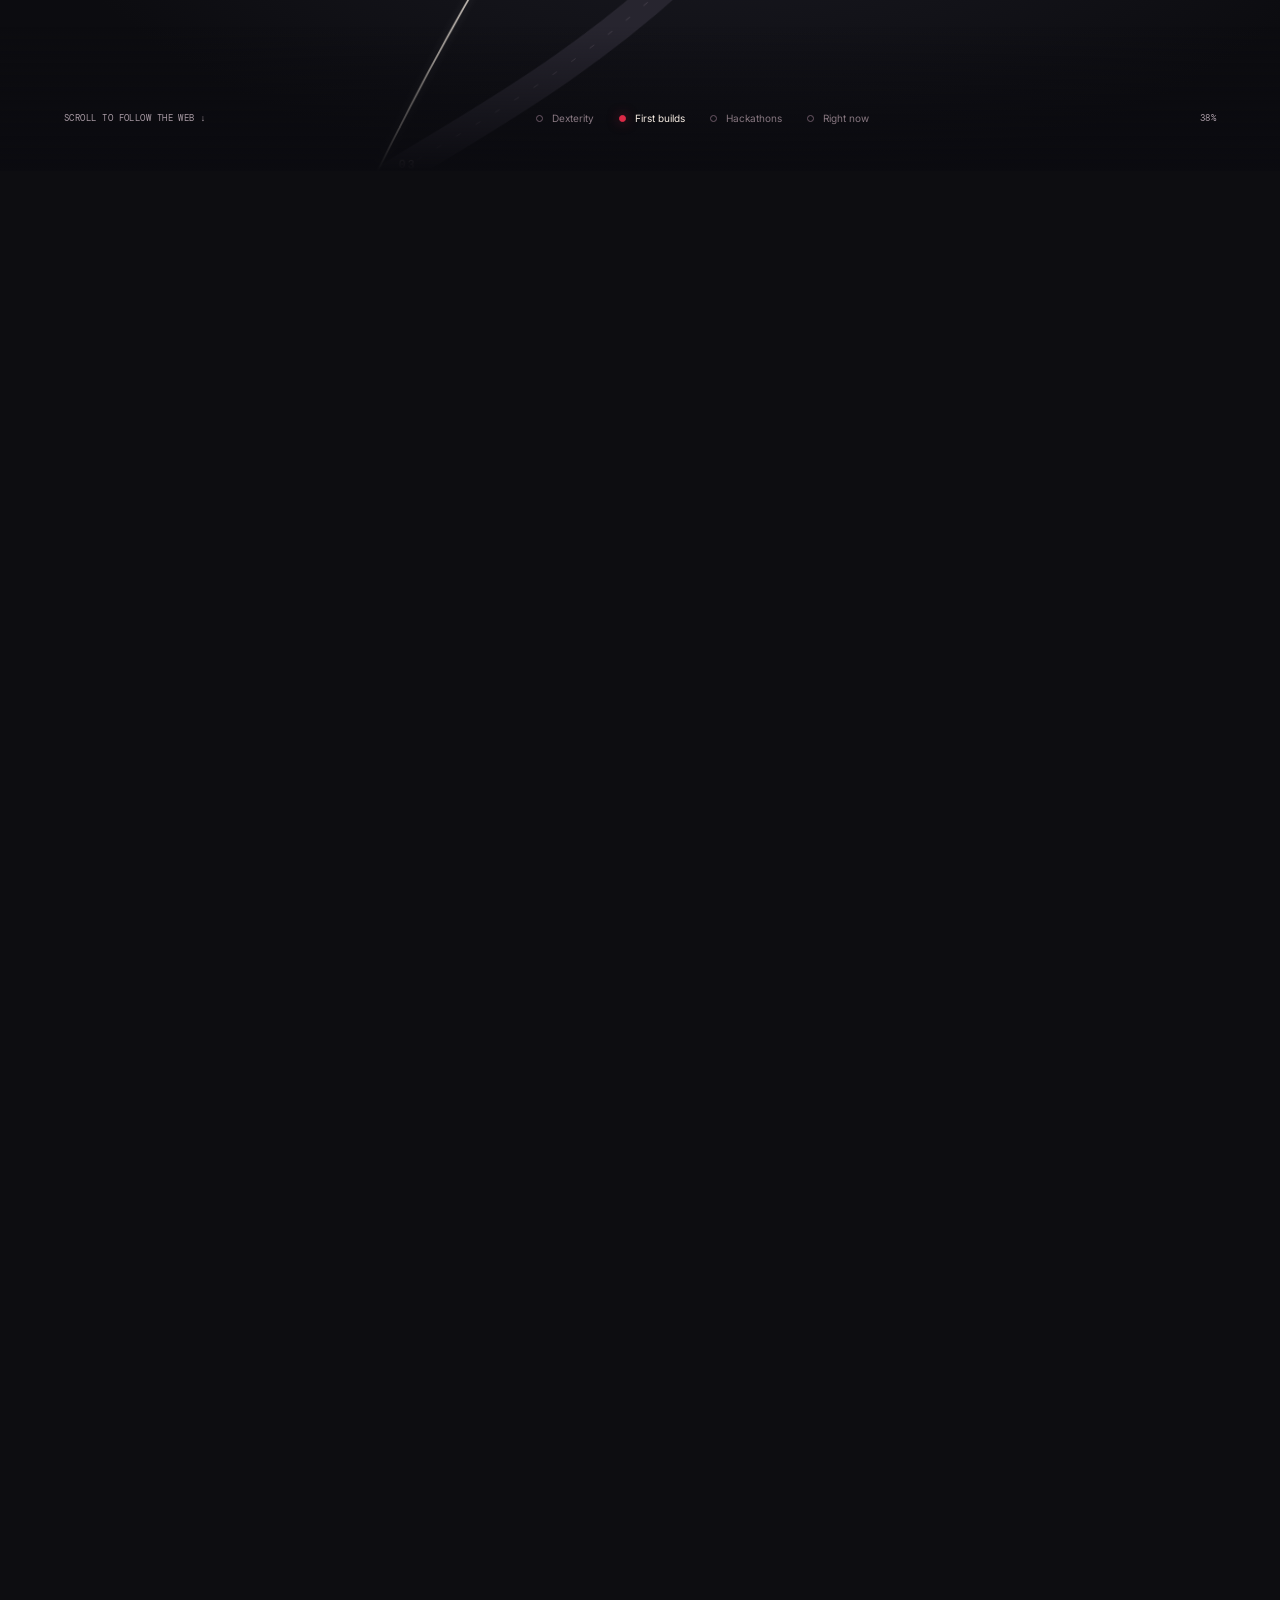
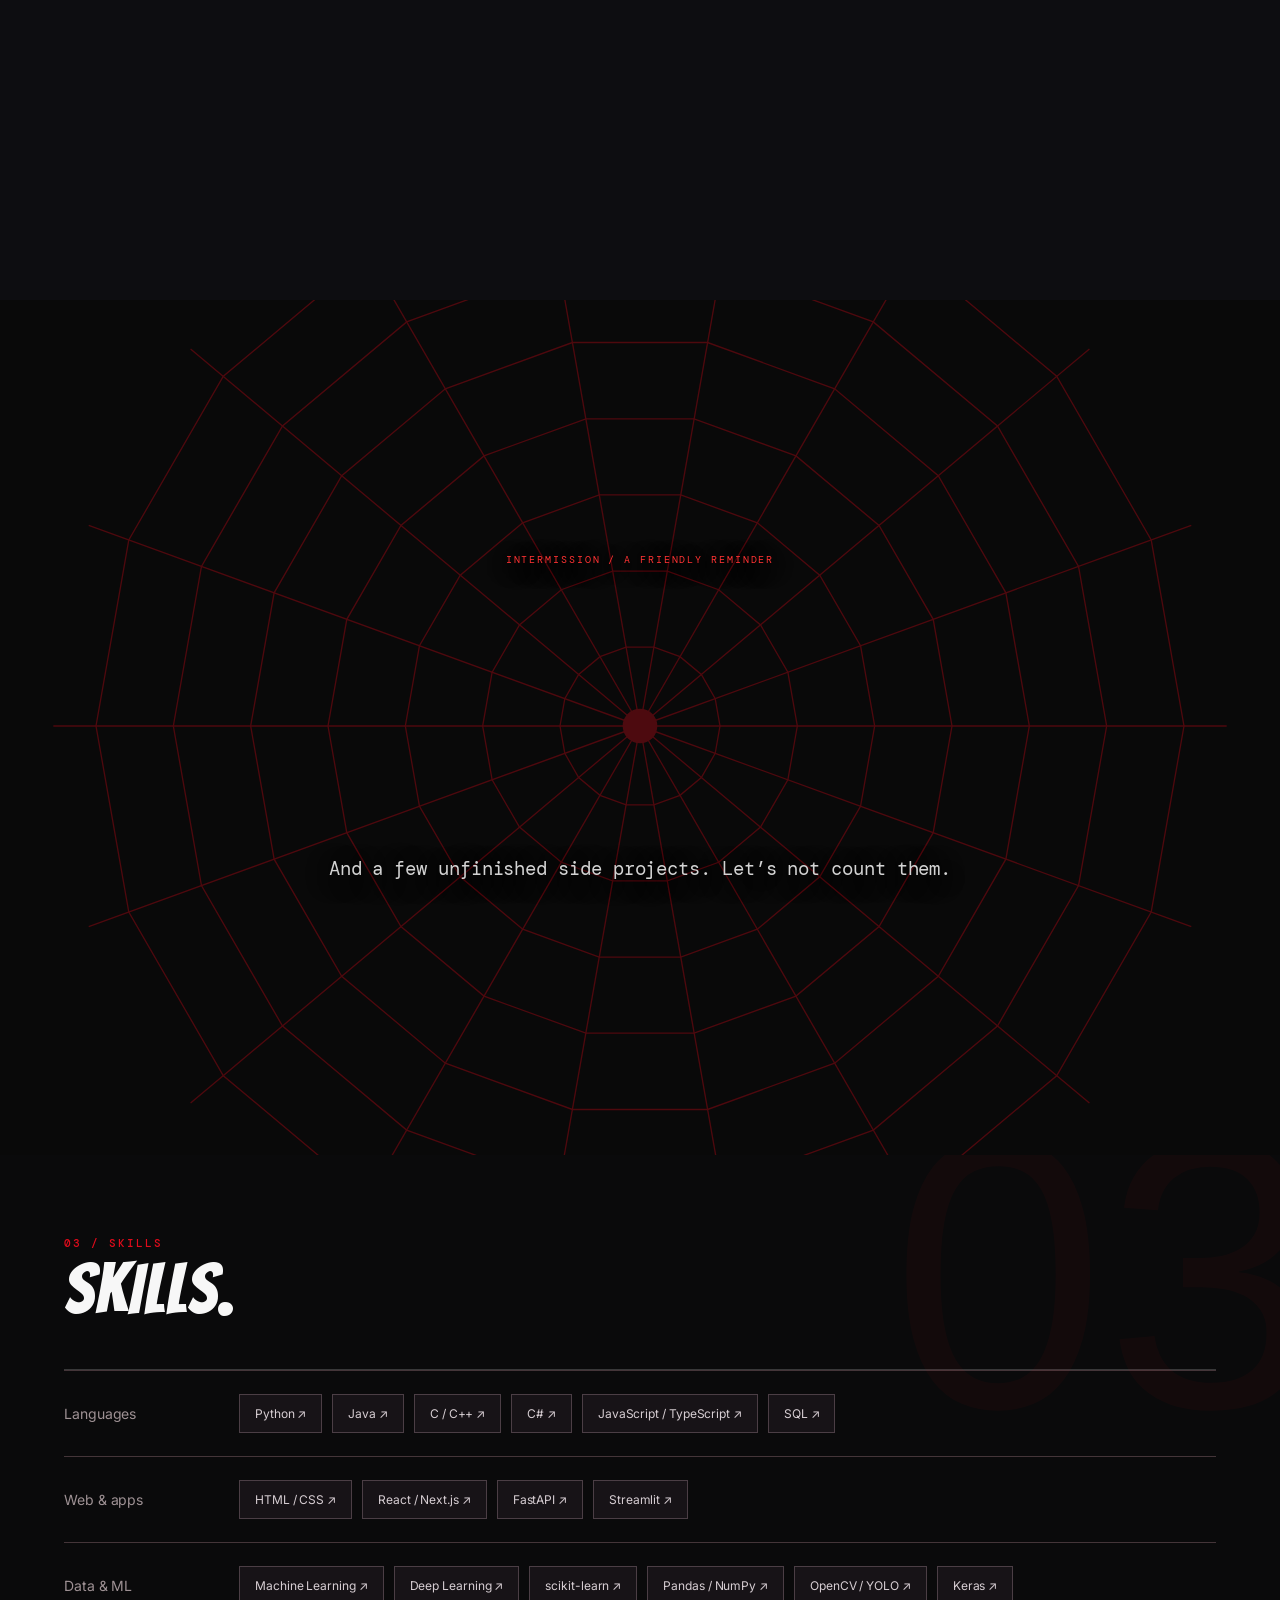
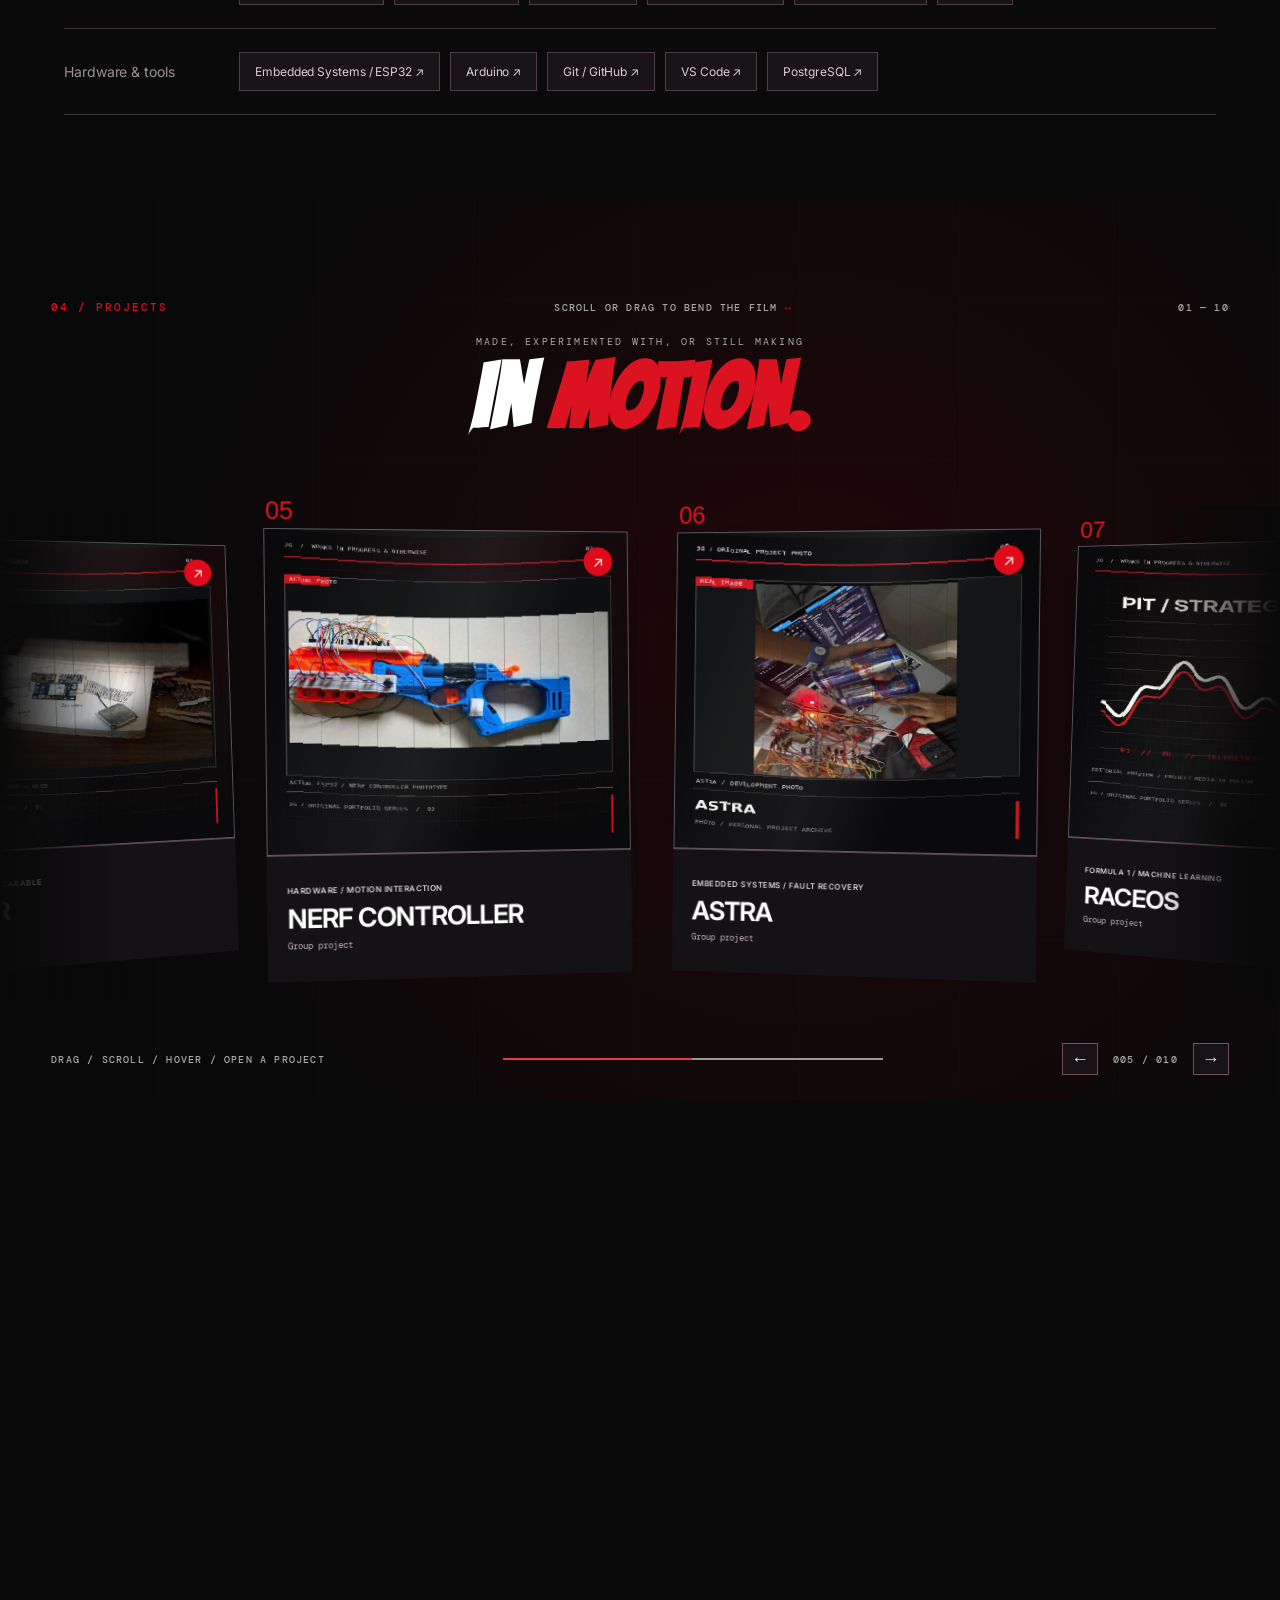
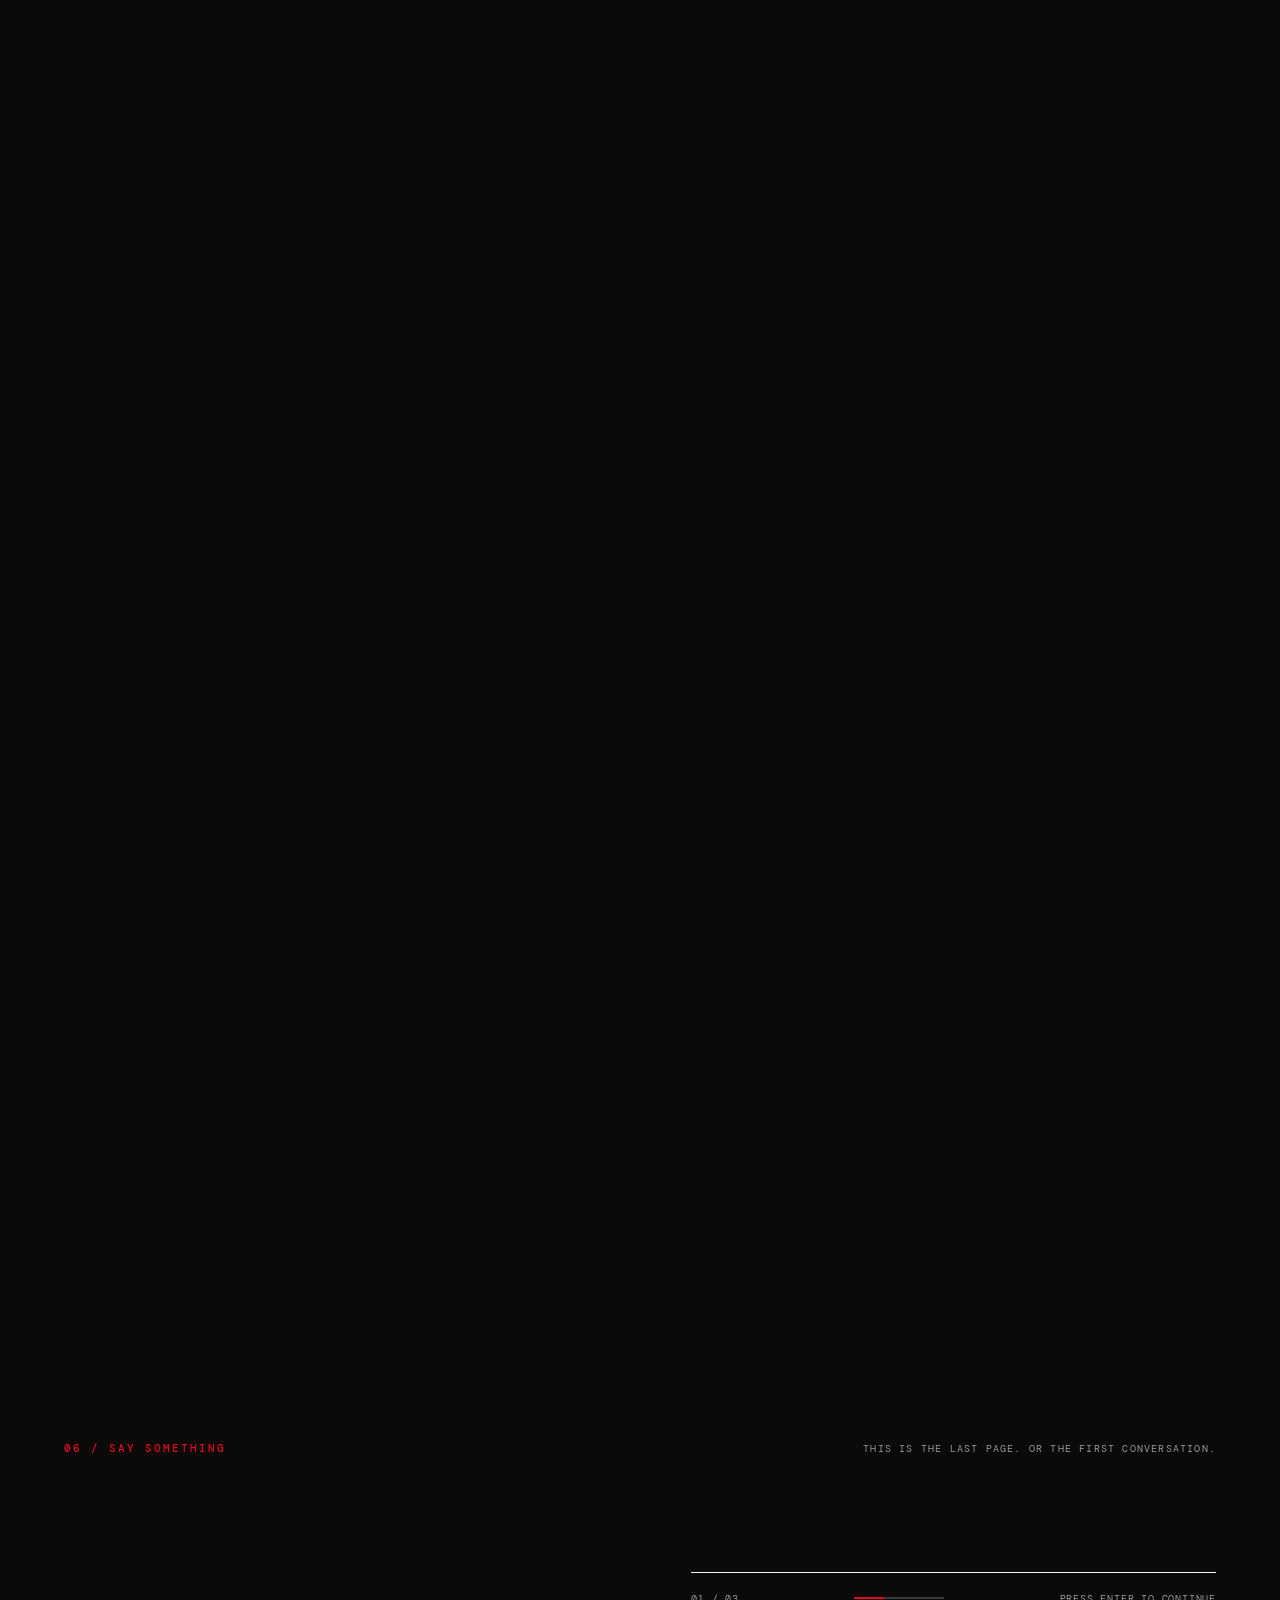
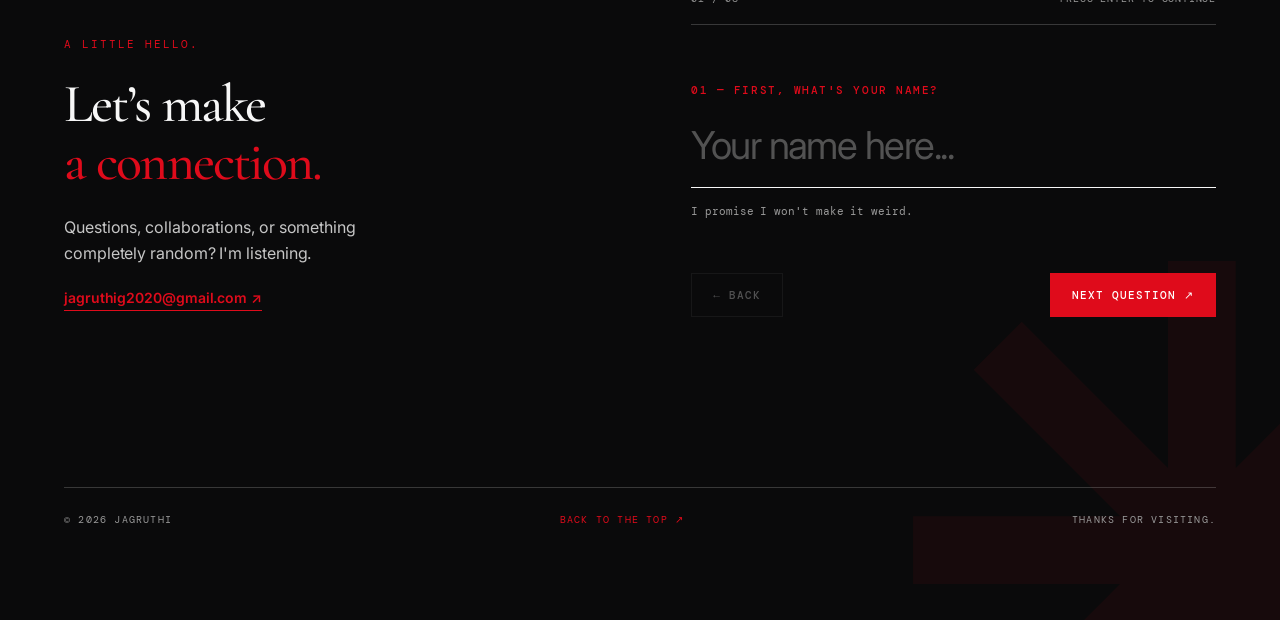
==== commit e0e784b3: "Update portfolio and restore Red Thread game" ====
--- a/index.html
+++ b/index.html
@@ -3,6 +3,7 @@
 <head>
 <meta charset="utf-8" />
 <meta name="viewport" content="width=device-width,initial-scale=1" />
+<meta name="portfolio-version" content="Scroll-Web-Edit-04">
 <meta name="theme-color" content="#0a0a0c" />
 <title>Jagruthi Guttula — A Web of Experiences | Interactive Portfolio</title>
 <link rel="preconnect" href="https://fonts.googleapis.com"><link rel="preconnect" href="https://fonts.gstatic.com" crossorigin><link href="https://fonts.googleapis.com/css2?family=Cormorant+Garamond:ital,wght@0,500;1,500&family=DM+Mono:wght@400;500&family=Inter:wght@400;500;600;700;800;900&display=swap" rel="stylesheet">
@@ -510,74 +511,89 @@
 @media(prefers-reduced-motion:reduce){.audio-only-dock.is-playing .audio-pulse{animation:none}}
 </style>
 
+<style>
+/* Isolated opening: reference panel order and 200 ms cadence; portfolio styles untouched. */
+@font-face{font-family:IntroBangers;src:url('assets/intro/bangers.woff2') format('woff2');font-style:normal;font-weight:400;font-display:block}
+#loader.inf-opening{position:fixed;inset:0;width:100%;height:100dvh;z-index:999999;overflow:hidden;background:#b80f0f;isolation:isolate;opacity:1;transition:opacity .6s cubic-bezier(.65,0,.35,1);padding:0;color:white;clip-path:none;display:block}
+#loader.inf-opening.out{opacity:0;pointer-events:none;clip-path:none}
+.inf-paper{position:absolute;inset:0;background:#b80f0f url('assets/intro/paper-1.webp') repeat top left;z-index:0}
+.inf-frame{position:absolute;inset:0;overflow:hidden;visibility:hidden;z-index:1}
+.inf-frame img{position:absolute;inset:0;width:100%;height:100%;object-fit:cover;object-position:top center;transform-origin:center;background:#b80f0f}
+.inf-shade{position:absolute;inset:0;background:#000;opacity:0;z-index:50;pointer-events:none}
+.inf-title-position{position:absolute;inset:0;z-index:100;display:flex;align-items:center;justify-content:center;pointer-events:none;transform:translateY(1.5vh)}
+.inf-halo{position:absolute;width:min(100vw,1200px);aspect-ratio:1;background:radial-gradient(circle closest-side,rgba(0,0,0,.92),transparent);opacity:0}
+#loader .inf-title{position:relative;opacity:0;clip-path:inset(0 100% 0 0);width:min(650px,60vw);text-align:center;filter:drop-shadow(0 2px 2px #0002)}
+#loader .inf-title span{display:block;font:400 clamp(60px,11.5vw,158px)/1.08 IntroBangers,Impact,sans-serif;letter-spacing:-.035em;transform:skewY(-8deg) skewX(-7deg) scaleY(1.15);padding:25px 12px 32px;color:#fff;text-shadow:none}
+.inf-skip{position:absolute;right:25px;bottom:25px;z-index:110;padding:12px 15px;border:1px solid #ffffff48;border-radius:2px;background:#0006;color:#fff;font:500 10px/1.2 Arial,sans-serif;letter-spacing:.13em;cursor:pointer;opacity:.7}
+.inf-skip:hover,.inf-skip:focus-visible{opacity:1;background:#000a;outline:1px solid white;outline-offset:4px}
+body:has(#loader.inf-opening:not(.out)){overflow:hidden}
+@media(max-width:767px){#loader .inf-title{width:min(300px,82vw)}#loader .inf-title span{font-size:clamp(58px,18vw,84px)}.inf-title-position{transform:translateY(1vh)}.inf-skip{right:16px;bottom:20px}}
+@media(prefers-reduced-motion:reduce){#loader.inf-opening{display:none}}
+</style>
+<link rel="stylesheet" href="assets/portfolio-update.css?v=edit09">
+<link rel="stylesheet" href="assets/refinements.css?v=edit09">
+<link rel="stylesheet" href="assets/edit04.css?v=edit09">
+<link rel="stylesheet" href="assets/edit05.css?v=edit09">
+<link rel="stylesheet" href="assets/edit06.css?v=edit09">
+<link rel="stylesheet" href="assets/edit07.css?v=edit09">
+<link rel="stylesheet" href="assets/spider-interactions.css?v=edit09">
+<link rel="stylesheet" href="assets/game-polish.css?v=game10">
 </head>
 <body>
-<div id="loader" class="loader loader-v3" aria-label="Jagruthi portfolio loading">
-  <canvas id="loader-threads" class="loader-canvas" aria-hidden="true"></canvas>
-  <div class="loader-orbit" aria-hidden="true"></div><div class="loader-orbit" aria-hidden="true"></div>
-  <div class="loader-name" aria-label="Jagruthi Guttula"><span class="loader-letter">J</span><span class="loader-letter">a</span><span class="loader-letter">g</span><span class="loader-letter">r</span><span class="loader-letter">u</span><span class="loader-letter">t</span><span class="loader-letter">h</span><span class="loader-letter">i</span><span class="loader-dot">.</span></div>
-  <div class="loader-accent" aria-hidden="true"></div>
-  <span class="loader-v7-caption">NOT QUITE THE PLAN. <b>THAT’S THE FUN PART.</b></span>
-  <span class="loader-id">JAGRUTHI GUTTULA / PORTFOLIO</span>
-  <button class="loader-skip" id="loader-skip" type="button" aria-label="Skip introduction">SKIP ↗</button>
+<div id="loader" class="inf-opening" role="region" aria-label="Jagruthi cinematic introduction">
+<div class="inf-paper" aria-hidden="true"></div>
+<div class="inf-frame" aria-hidden="true"><img src="assets/intro/Picture1.webp" alt="" fetchpriority="high"></div>
+<div class="inf-frame" aria-hidden="true"><img src="assets/intro/Picture2.webp" alt="" fetchpriority="high"></div>
+<div class="inf-frame" aria-hidden="true"><img src="assets/intro/Picture3.webp" alt="" fetchpriority="high"></div>
+<div class="inf-frame" aria-hidden="true"><img src="assets/intro/Picture5.webp" alt="" fetchpriority="auto"></div>
+<div class="inf-frame" aria-hidden="true"><img src="assets/intro/Picture7.webp" alt="" fetchpriority="auto"></div>
+<div class="inf-frame" aria-hidden="true"><img src="assets/intro/Picture10.webp" alt="" fetchpriority="auto"></div>
+<div class="inf-frame" aria-hidden="true"><img src="assets/intro/Picture12.webp" alt="" fetchpriority="auto"></div>
+<div class="inf-frame" aria-hidden="true"><img src="assets/intro/Picture13.webp" alt="" fetchpriority="auto"></div>
+<div class="inf-frame" aria-hidden="true"><img src="assets/intro/Picture15.webp" alt="" fetchpriority="auto"></div>
+<div class="inf-frame" aria-hidden="true"><img src="assets/intro/Picture16.webp" alt="" fetchpriority="auto"></div>
+<div class="inf-frame" aria-hidden="true"><img src="assets/intro/Picture18.webp" alt="" fetchpriority="auto"></div>
+<div class="inf-frame" aria-hidden="true"><img src="assets/intro/Picture19.webp" alt="" fetchpriority="auto"></div>
+<div class="inf-frame" aria-hidden="true"><img src="assets/intro/Picture21.webp" alt="" fetchpriority="auto"></div>
+<div class="inf-frame" aria-hidden="true"><img src="assets/intro/Picture22.webp" alt="" fetchpriority="auto"></div>
+<div class="inf-frame" aria-hidden="true"><img src="assets/intro/Picture23.webp" alt="" fetchpriority="auto"></div>
+<div class="inf-shade" aria-hidden="true"></div>
+<div class="inf-title-position"><div class="inf-halo" aria-hidden="true"></div><div class="inf-title" aria-label="Jagruthi"><span aria-hidden="true">JAGRUTHI</span></div></div>
+<button id="loader-skip" class="inf-skip" type="button">SKIP INTRO ↗</button>
 </div>
 <div id="progress" aria-hidden="true"></div><div class="web-section-crosshair" aria-hidden="true"></div>
 <div class="paper-noise" aria-hidden="true"></div>
 <canvas id="web-fx" aria-hidden="true"></canvas><div class="cursor-ring" id="cursor-ring" aria-hidden="true"></div>
 <header class="site-head" id="site-head">
  <a href="#home" class="logo" aria-label="Return to homepage"><span class="logo-asterisk">✳</span> JAGRUTHI<span class="logo-period">.</span></a>
- <nav class="nav-links" aria-label="Sections"><a href="#journey">JOURNEY</a><a href="#skills">SKILLS</a><a href="#projects">PROJECTS</a><a href="#offclock">OFF THE CLOCK</a><a href="#contact">HELLO</a></nav>
- <div class="header-actions"><button id="game-toggle" class="control game-toggle" type="button" title="Enter the interactive side quest">↗ GAME MODE <i aria-hidden="true"></i></button><button id="music-toggle" class="control" type="button" title="Play/pause selected instrumental" aria-label="Play selected instrumental" aria-pressed="false">♫ <span id="music-label">PLAY MUSIC</span></button><button id="music-custom" class="control" type="button" title="Choose an audio file from your device (not uploaded)" aria-label="Choose your own audio file">MY TRACK</button><button id="theme-toggle" class="control" aria-label="Toggle theme" type="button">☼ <span>LIGHT</span></button><button id="menu-toggle" class="control mobile-menu" type="button" aria-label="Open navigation">☰</button></div>
+ <nav class="nav-links" aria-label="Sections"><a href="#about">ABOUT</a><a href="#journey">THE WEB</a><a href="#skills">SKILLS</a><a href="#projects">PROJECTS</a><a href="#contact">HELLO</a></nav>
+ <div class="header-actions"><button id="game-toggle" class="control game-toggle" type="button" title="Enter the interactive side quest">↗ GAME MODE <i aria-hidden="true"></i></button><button id="music-toggle" class="control" type="button" title="Play/pause selected instrumental" aria-label="Play selected instrumental" aria-pressed="false">♫ <span id="music-label">PLAY MUSIC</span></button><button id="theme-toggle" class="control" aria-label="Toggle theme" type="button">☼ <span>LIGHT</span></button><button id="menu-toggle" class="control mobile-menu" type="button" aria-label="Open navigation">☰</button></div>
 </header>
-<div id="mobile-panel" class="mobile-panel" hidden><a href="#home">HOME</a><a href="#journey">JOURNEY</a><a href="#skills">SKILLS</a><a href="#projects">PROJECTS</a><a href="#offclock">OFF THE CLOCK</a><a href="#contact">HELLO</a></div>
+<div id="mobile-panel" class="mobile-panel" hidden><a href="#home">HOME</a><a href="#about">ABOUT</a><a href="#journey">THE WEB</a><a href="#skills">SKILLS</a><a href="#projects">PROJECTS</a><a href="#contact">HELLO</a></div>
 <input type="file" id="music-file" accept="audio/*" hidden /><audio id="soundtrack" src="assets/portfolio_instrumental_selected_2026-11-02.mp3" loop preload="auto" playsinline></audio>
 <main>
  <!-- 01: a motion-led editorial introduction, not a generic 3D-orb hero -->
- <section id="home" class="hero-section hero-v3">
-  <div class="hero-decor-grid" aria-hidden="true"></div>
-  <div class="hero-v3-wrap">
-    <div class="hero-photo-col" id="hero-art">
-      <div class="portrait-outer">
-        <div class="portrait-scan" aria-hidden="true"></div>
-        <div class="portrait-stage">
-          <div class="portrait-empty" id="portrait-empty">
-            <svg viewBox="0 0 460 560" preserveAspectRatio="xMidYMid slice" aria-hidden="true"><defs><linearGradient id="portrait-tone" x1="0" y1="0" x2="1" y2="1"><stop stop-color="#36373b"/><stop offset="1" stop-color="#0b0b0d"/></linearGradient><radialGradient id="portrait-light"><stop stop-color="#8e8f94" stop-opacity=".4"/><stop offset="1" stop-color="#161618" stop-opacity="0"/></radialGradient></defs><rect width="460" height="560" fill="url(#portrait-tone)"/><rect width="460" height="560" fill="url(#portrait-light)"/><circle cx="270" cy="180" r="89" fill="#66676d"/><path d="M75 580V465C75 340 155 306 270 306S456 364 470 455V580" fill="#55565d"/><path d="M30 560L465 125" stroke="#dc1520" stroke-width="2" opacity=".5"/><path d="M-40 470L300 130M140 610L480 270" stroke="#fff" stroke-width="1" opacity=".15"/></svg>
-          </div>
-          <img id="portrait-photo" src="assets/portrait.webp" alt="Jagruthi Guttula in a blue denim shirt against a dark background" />
-          <div class="portrait-image-grade" aria-hidden="true"></div>
-        </div>
-        <div class="portrait-outline" aria-hidden="true"></div>
-        <div class="portrait-side-index" aria-hidden="true">01 — AN INTRODUCTION</div>
-        <div class="portrait-photo-note"><span class="red-pip"></span> JAGRUTHI <small>FIELD PHOTO / 2026</small></div>
-      </div>
-      <button class="portrait-upload" type="button" id="portrait-upload">CHANGE PHOTO <span>↗</span></button>
-      <input type="file" id="portrait-file" accept="image/*" hidden />
-      <div class="portrait-corner-web" aria-hidden="true"><svg viewBox="0 0 250 240" fill="none"><g stroke="currentColor" stroke-width="1.25" opacity=".7"><path d="M0 0L245 240M0 0L155 240M0 0L70 240M0 0L245 155M0 0L245 65"/><path d="M0 55Q95 30 180 155M0 105Q55 65 145 210M30 0Q50 105 195 195M75 0Q95 80 245 165M135 0Q155 70 245 95"/></g></svg></div>
-    </div>
-    <div class="hero-intro">
-      <div class="hero-v3-eyebrow"><span></span> HELLO, I'M</div>
-      <h1>Jagruthi <br/><em>Guttula<span class="hero-title-dot">.</span></em></h1>
-      <p class="hero-v3-role">Computer Science <span>·</span> Learning by making</p>
-      <p class="hero-v3-description">I wasn’t always interested in computer science. Somewhere between writing code, wiring sensors and trying things I hadn’t done before, that changed.</p>
-      <div class="hero-v3-divider"></div>
-      <div class="hero-v3-connect"><span>FIND ME ON</span><div class="hero-v3-links">
-        <a href="https://github.com/jagruthig2020-ship-it" target="_blank" rel="noopener noreferrer">GitHub <span>↗</span></a>
-        <a href="https://www.linkedin.com/in/jagruthi-guttula-a20811277" target="_blank" rel="noopener noreferrer">LinkedIn <span>↗</span></a>
-        <a href="mailto:jagruthig2020@gmail.com" aria-label="Email Jagruthi at jagruthig2020@gmail.com">Email <span>↗</span></a>
-        <a href="Jagruthi_Guttula_Resume_2026-11-02.pdf" target="_blank" rel="noopener noreferrer" aria-label="Open Jagruthi Guttula resume PDF">Resume <span>↗</span></a>
-      </div></div>
-      <div class="current-focus-chip"><span class="focus-chip-live"></span><span><b>BUILDING NOW</b> — TESLA ROADSTER DEMO</span><a href="#current-focus">SEE THE PLAN ↗</a></div><div class="game-invite"><span class="game-invite-id">OPTIONAL SIDE QUEST / 01</span><button type="button" id="game-hero">ENTER GAME MODE <span>↗</span></button></div>
-    </div>
-  </div>
-  <div class="hero-v3-footer"><span>HYDERABAD, INDIA · EST. 2026</span><a href="#lab">SCROLL TO EXPLORE <b>↓</b></a><span>01 / 06</span></div>
+ <section id="home" class="comic-home" aria-label="Jagruthi's portfolio">
+<div class="comic-sun" aria-hidden="true"></div><div class="comic-halftone" aria-hidden="true"></div>
+<svg class="comic-speed" viewBox="0 0 1400 900" preserveAspectRatio="none" aria-hidden="true"><g stroke="#0d0b0b" fill="none"><path d="M700 440L-200 -50M700 440L80 -80M700 440L550 -100M700 440L1100 -60M700 440L1600 80M700 440L1600 590M700 440L1400 1000M700 440L850 1050M700 440L160 1050M700 440L-200 740M700 440L-200 380"/></g></svg>
+<div class="comic-orbit comic-orbit-a" aria-hidden="true"><span>✳</span></div><div class="comic-orbit comic-orbit-b" aria-hidden="true"><span>✦</span></div>
+<div class="comic-issue"><span>JAGRUTHI GUTTULA</span><span>HYDERABAD, INDIA</span></div>
+<div class="comic-title cover-title"><h1 class="sr-only">Jagruthi’s portfolio</h1><img class="cover-mark" src="assets/jagruthi-comic-emblem.png" alt="Jagruthi’s Portfolio" width="1536" height="1024" fetchpriority="high"><a class="comic-enter" href="#projects">SEE WHAT I’M BUILDING <b>↘</b></a></div>
+<a class="comic-sticker" href="#projects">MADE<br>WITH<br><b>CURIOSITY.</b><span>↗</span></a>
+<div class="comic-foot"><a href="https://github.com/jagruthig2020-ship-it" target="_blank" rel="noopener">GITHUB ↗</a><a href="https://www.linkedin.com/in/jagruthi-guttula-a20811277" target="_blank" rel="noopener">LINKEDIN ↗</a><a href="https://mail.google.com/mail/?view=cm&amp;fs=1&amp;to=jagruthig2020%40gmail.com" target="_blank" rel="noopener" title="Write to jagruthig2020@gmail.com">EMAIL ↗</a><a href="Jagruthi%20Guttula%20Resume.pdf" target="_blank" title="Jagruthi Guttula Resume">RESUME ↗</a><a href="#about">SCROLL TO EXPLORE ↓</a></div>
+<div class="comic-tear" aria-hidden="true"></div>
+</section>
+<section id="about" class="about-person" aria-label="About Jagruthi">
+<div class="about-photo"><img id="portrait-photo" src="assets/portrait.webp" alt="Jagruthi Guttula" width="900" height="1100"><span class="photo-signature">Jagruthi.</span></div>
+<div class="about-copy"><span class="about-number">01 / A LITTLE ABOUT ME</span><h2>Hi, I’m<br><em>Jagruthi.</em></h2><p class="about-lead">I’m from Hyderabad. I’m usually quiet until the conversation turns to something I want to build.</p><p>I tend to work late at night, with a half-working project in front of me and one more thing to try. I move between code and hardware because I like seeing an idea do something outside my head.</p><p>Outside projects, I dance and play badminton. I’m a night person, but a good sunset will get me away from my laptop. I’m learning a little Spanish too, slowly.</p></div>
 </section>
 <div id="site-toast" class="site-toast" role="status" aria-live="polite"></div>
 <!-- chapter separator -->
- <div class="thread-divider" aria-hidden="true"><span>↘</span><svg viewBox="0 0 1200 80" preserveAspectRatio="none"><path d="M0 40Q200 -20 400 40T800 40T1200 40" stroke="currentColor" fill="none" stroke-width="1.5"/><path d="M0 55Q200 0 400 55T800 55T1200 55" stroke="currentColor" fill="none" stroke-width=".7"/></svg><small>KEEP SCROLLING / FOLLOW THE THREAD</small></div>
+ 
  <section id="lab" class="lab-section" aria-label="Interactive engineering animation">
   <div class="lab-sticky" id="lab-sticky">
 <div class="cinema-visual">
-  <canvas id="cinema3d" aria-label="A scroll-controlled real-time 3D world: fly between rooftops, webs, and electronic assemblies" role="img"></canvas>
+  <canvas id="cinema3d" aria-label="A city street that moves as you scroll" role="img"></canvas>
   <div class="cinema-fog" aria-hidden="true"></div>
   <div class="cinema-redlight" aria-hidden="true"></div>
   <div class="cinema-crosshair" aria-hidden="true"></div>
@@ -585,9 +601,9 @@
 </div>
 <div class="cinema-ui">
   <div class="cinema-topbar"><span><i class="cinema-red-dot"></i>THE RED THREAD / NOT QUITE THE PLAN</span><span>REAL-TIME 3D WORLD · 01 / 04</span></div>
-<div class="cinema-chapter active" aria-hidden="false"><div class="cinema-kicker">01 / NOT QUITE THE PLAN</div><h2>IT WASN’T<br><span>THE PLAN.</span></h2><p>I wasn’t really interested in computer science at first. I certainly didn’t picture myself spending this much time building things.</p><span class="cinema-chapter-end">↓ SCROLL INTO THE STORY</span></div><div class="cinema-chapter" aria-hidden="true"><div class="cinema-kicker">02 / THEN SOMETHING CHANGED</div><h2>THEN I<br><span>MADE THINGS.</span></h2><p>I found out how satisfying it is to get something working after being stuck on it for hours. I wanted to try more.</p><span class="cinema-chapter-end">↓ FOLLOW THE THREAD</span></div><div class="cinema-chapter" aria-hidden="true"><div class="cinema-kicker">03 / A LITTLE BIT OF EVERYTHING</div><h2>CODE.<br><span>CIRCUITS.</span><br>AND MORE.</h2><p>Machine learning, electronics, strange interactive websites. I kept finding one more thing I wanted to try.</p><span class="cinema-chapter-end">↓ WATCH IT COME TOGETHER</span></div><div class="cinema-chapter" aria-hidden="true"><div class="cinema-kicker">04 / STILL FIGURING IT OUT</div><h2>STILL<br><span>EXPLORING.</span></h2><p>I’m still not sure which part I like most. Anyway, here’s how I got here.</p><span class="cinema-chapter-end">↓ THIS WAY TO MY JOURNEY</span></div>
+<div class="cinema-chapter active" aria-hidden="false"><span class="question-project">CIRCUIT STUDIO</span><h2>The wires are in.<br><em>So why is the sensor silent?</em></h2><a class="question-link" href="projects/circuit-studio.html">OPEN THE WORKBENCH ↗</a></div><div class="cinema-chapter" aria-hidden="true"><span class="question-project">KIKO</span><h2>“Where do I click?”<br><em>I heard that a lot.</em></h2><a class="question-link" href="projects/kiko.html">MEET KIKO ↗</a></div><div class="cinema-chapter" aria-hidden="true"><span class="question-project">CHRONOMIND AI</span><h2>It’s late again.<br><em>Am I actually getting anywhere?</em></h2><a class="question-link" href="projects/chronomind-ai.html">SEE THE EXPERIMENT ↗</a></div><div class="cinema-chapter" aria-hidden="true"><span class="question-project">LUMORA</span><h2>Lumos.<br><em>And the room lights up.</em></h2><a class="question-link" href="projects/lumora.html">STEP INSIDE ↗</a></div>
   <div class="cinema-rail" aria-hidden="true"><div class="cinema-rail-numbers"><strong id="cinema-count">01</strong><span>/ 04</span></div><div class="cinema-rail-line"><i id="cinema-track-fill"></i></div></div>
-  <div class="cinema-bottom"><div class="cinema-bottom-left"><b id="cinema-hotspot">ROOFTOP / ORIGIN</b><span>SCROLL TO FLY THROUGH THE SCENE ↓</span></div><div class="cinema-bottom-right"><span class="cinema-interaction-caption">MOVE YOUR CURSOR TO LOOK AROUND<br>CLICK TO CAST A WEB</span><button id="cast-web" type="button">↗ CAST A WEB</button></div></div>
+  <div class="cinema-bottom"><div class="cinema-bottom-left"><b id="cinema-hotspot">ROOFTOP / ORIGIN</b><span>SCROLL TO FLY THROUGH THE SCENE ↓</span></div><div class="cinema-bottom-right"><span class="cinema-interaction-caption">MOVE YOUR CURSOR TO LOOK AROUND<br>CLICK TO CAST A WEB</span></div></div>
 </div>
 
     <div class="lab-grid" aria-hidden="true"></div>
@@ -611,98 +627,40 @@
 </section>
 <!-- 02: scroll-to-walk a map. The map is a world, not a vertical timeline -->
  
-<section class="field-notes" id="field-notes" aria-label="Photographs from the making process">
-  <div class="field-heading"><span class="field-index">01.5 / BEHIND THE SCENES</span><h2>THERE'S THE<br><em>DEMO.</em><br>AND THEN <span>THIS.</span></h2><p>Real moments from the things I've worked on. No renders needed.</p></div>
-  <div class="field-wall" aria-label="Original development photographs">
-   <figure class="field-photo field-photo-a"><img src="assets/workbench.webp" loading="lazy" alt="Breadboards, wires, laptop code and energy drinks on a work surface"/><figcaption>ASTRA / PROTOTYPE WORKBENCH</figcaption></figure>
-   <figure class="field-photo field-photo-b"><img src="assets/gnss.webp" loading="lazy" alt="GNSS receiver and OLED display beside hand-drawn electronics notes"/><figcaption>THE FIRST SKETCH / TREKKER</figcaption></figure>
-   <figure class="field-photo field-photo-c"><img src="assets/nerf.webp" loading="lazy" alt="A blue and orange Nerf blaster adapted with breadboards and jumper wires"/><figcaption>THE EXPERIMENT / NERF CONTROLLER</figcaption></figure>
-  </div>
-  <div class="field-footer"><span>REAL PHOTOS / REAL PROJECTS</span><span>KEEP SCROLLING ↓</span></div>
-</section>
-
-<section id="journey" class="journey-section" aria-label="My journey">
-  <div class="journey-sticky">
-   <div class="journey-world" id="journey-world">
-    <div class="terrain-ring terrain-one"></div><div class="terrain-ring terrain-two"></div><div class="terrain-ring terrain-three"></div>
-    <svg id="journey-map-svg" viewBox="0 0 1400 2300" preserveAspectRatio="none" aria-hidden="true">
-     <defs><filter id="pathGlow"><feGaussianBlur stdDeviation="7" result="blur"/><feMerge><feMergeNode in="blur"/><feMergeNode in="SourceGraphic"/></feMerge></filter></defs>
-     <g opacity=".22" fill="none" stroke="#be797c"><path d="M-140 280Q230 40 690 350T1510 340"/><path d="M-190 320Q190 80 710 400T1520 400"/><path d="M-130 360Q190 145 710 445T1480 450"/><path d="M-130 420Q190 205 710 500T1480 500"/><path d="M-160 900Q250 630 650 955T1550 900"/><path d="M-160 945Q250 680 650 1005T1550 960"/><path d="M-160 990Q250 730 650 1050T1550 1010"/><path d="M-160 1500Q230 1200 710 1540T1510 1540"/><path d="M-160 1545Q230 1245 710 1585T1510 1585"/><path d="M-160 1590Q230 1290 710 1630T1510 1630"/></g>
-     <g class="journey-web-mesh" transform="translate(710 490)" fill="none" stroke="#d72632" stroke-width="1.3" opacity=".24"><path d="M0 0L410.0 0.0"/><path d="M0 0L355.1 205.0"/><path d="M0 0L205.0 355.1"/><path d="M0 0L0.0 410.0"/><path d="M0 0L-205.0 355.1"/><path d="M0 0L-355.1 205.0"/><path d="M0 0L-410.0 0.0"/><path d="M0 0L-355.1 -205.0"/><path d="M0 0L-205.0 -355.1"/><path d="M0 0L-0.0 -410.0"/><path d="M0 0L205.0 -355.1"/><path d="M0 0L355.1 -205.0"/><polygon points="86.1,0.0 74.6,43.0 43.1,74.6 0.0,86.1 -43.0,74.6 -74.6,43.0 -86.1,0.0 -74.6,-43.1 -43.1,-74.6 -0.0,-86.1 43.1,-74.6 74.6,-43.1" /><polygon points="164.0,0.0 142.0,82.0 82.0,142.0 0.0,164.0 -82.0,142.0 -142.0,82.0 -164.0,0.0 -142.0,-82.0 -82.0,-142.0 -0.0,-164.0 82.0,-142.0 142.0,-82.0" /><polygon points="254.2,0.0 220.1,127.1 127.1,220.1 0.0,254.2 -127.1,220.1 -220.1,127.1 -254.2,0.0 -220.1,-127.1 -127.1,-220.1 -0.0,-254.2 127.1,-220.1 220.1,-127.1" /><polygon points="340.3,0.0 294.7,170.1 170.2,294.7 0.0,340.3 -170.1,294.7 -294.7,170.1 -340.3,0.0 -294.7,-170.2 -170.2,-294.7 -0.0,-340.3 170.2,-294.7 294.7,-170.2" /><polygon points="410.0,0.0 355.1,205.0 205.0,355.1 0.0,410.0 -205.0,355.1 -355.1,205.0 -410.0,0.0 -355.1,-205.0 -205.0,-355.1 -0.0,-410.0 205.0,-355.1 355.1,-205.0" /></g><g class="journey-web-mesh" transform="translate(700 1130)" fill="none" stroke="#d72632" stroke-width="1.3" opacity=".24"><path d="M0 0L390.0 0.0"/><path d="M0 0L337.7 195.0"/><path d="M0 0L195.0 337.7"/><path d="M0 0L0.0 390.0"/><path d="M0 0L-195.0 337.7"/><path d="M0 0L-337.7 195.0"/><path d="M0 0L-390.0 0.0"/><path d="M0 0L-337.7 -195.0"/><path d="M0 0L-195.0 -337.7"/><path d="M0 0L-0.0 -390.0"/><path d="M0 0L195.0 -337.7"/><path d="M0 0L337.7 -195.0"/><polygon points="81.9,0.0 70.9,40.9 41.0,70.9 0.0,81.9 -40.9,70.9 -70.9,40.9 -81.9,0.0 -70.9,-41.0 -41.0,-70.9 -0.0,-81.9 41.0,-70.9 70.9,-41.0" /><polygon points="156.0,0.0 135.1,78.0 78.0,135.1 0.0,156.0 -78.0,135.1 -135.1,78.0 -156.0,0.0 -135.1,-78.0 -78.0,-135.1 -0.0,-156.0 78.0,-135.1 135.1,-78.0" /><polygon points="241.8,0.0 209.4,120.9 120.9,209.4 0.0,241.8 -120.9,209.4 -209.4,120.9 -241.8,0.0 -209.4,-120.9 -120.9,-209.4 -0.0,-241.8 120.9,-209.4 209.4,-120.9" /><polygon points="323.7,0.0 280.3,161.8 161.9,280.3 0.0,323.7 -161.8,280.3 -280.3,161.8 -323.7,0.0 -280.3,-161.9 -161.9,-280.3 -0.0,-323.7 161.9,-280.3 280.3,-161.9" /><polygon points="390.0,0.0 337.7,195.0 195.0,337.7 0.0,390.0 -195.0,337.7 -337.7,195.0 -390.0,0.0 -337.7,-195.0 -195.0,-337.7 -0.0,-390.0 195.0,-337.7 337.7,-195.0" /></g><g class="journey-web-mesh" transform="translate(695 1840)" fill="none" stroke="#d72632" stroke-width="1.3" opacity=".24"><path d="M0 0L430.0 0.0"/><path d="M0 0L372.4 215.0"/><path d="M0 0L215.0 372.4"/><path d="M0 0L0.0 430.0"/><path d="M0 0L-215.0 372.4"/><path d="M0 0L-372.4 215.0"/><path d="M0 0L-430.0 0.0"/><path d="M0 0L-372.4 -215.0"/><path d="M0 0L-215.0 -372.4"/><path d="M0 0L-0.0 -430.0"/><path d="M0 0L215.0 -372.4"/><path d="M0 0L372.4 -215.0"/><polygon points="90.3,0.0 78.2,45.1 45.2,78.2 0.0,90.3 -45.1,78.2 -78.2,45.1 -90.3,0.0 -78.2,-45.2 -45.2,-78.2 -0.0,-90.3 45.2,-78.2 78.2,-45.2" /><polygon points="172.0,0.0 149.0,86.0 86.0,149.0 0.0,172.0 -86.0,149.0 -149.0,86.0 -172.0,0.0 -149.0,-86.0 -86.0,-149.0 -0.0,-172.0 86.0,-149.0 149.0,-86.0" /><polygon points="266.6,0.0 230.9,133.3 133.3,230.9 0.0,266.6 -133.3,230.9 -230.9,133.3 -266.6,0.0 -230.9,-133.3 -133.3,-230.9 -0.0,-266.6 133.3,-230.9 230.9,-133.3" /><polygon points="356.9,0.0 309.1,178.4 178.5,309.1 0.0,356.9 -178.4,309.1 -309.1,178.4 -356.9,0.0 -309.1,-178.5 -178.5,-309.1 -0.0,-356.9 178.5,-309.1 309.1,-178.5" /><polygon points="430.0,0.0 372.4,215.0 215.0,372.4 0.0,430.0 -215.0,372.4 -372.4,215.0 -430.0,0.0 -372.4,-215.0 -215.0,-372.4 -0.0,-430.0 215.0,-372.4 372.4,-215.0" /></g>
-     <path id="web-swing-line" d="M970 125L970 125" fill="none" stroke="#f9f9f9" stroke-width="2" stroke-linecap="round" stroke-dasharray="10 5" opacity=".7"/><path id="web-swing-ghost" d="M970 125L970 125" fill="none" stroke="#db1724" stroke-width="7" opacity=".15"/>
-     <path id="map-path-base" d="M970 125 C700 100 455 200 610 400 S1120 575 850 790 S280 920 495 1170 S1190 1350 855 1560 S335 1765 630 2045 S1010 2190 980 2260" fill="none" stroke="#91888a" stroke-width="4" stroke-dasharray="9 12" opacity=".57" />
-     <path id="map-path-progress" d="M970 125 C700 100 455 200 610 400 S1120 575 850 790 S280 920 495 1170 S1190 1350 855 1560 S335 1765 630 2045 S1010 2190 980 2260" fill="none" stroke="#de1521" stroke-width="7" stroke-linecap="round" filter="url(#pathGlow)" />
-     <g id="map-dots" fill="#df1621"><circle cx="970" cy="125" r="13"/><circle cx="657" cy="418" r="13"/><circle cx="899" cy="780" r="13"/><circle cx="490" cy="1170" r="13"/><circle cx="855" cy="1560" r="13"/><circle cx="630" cy="2045" r="13"/></g>
-     <g id="moving-marker" transform="translate(970 125)"><circle r="27" fill="#df1621" opacity=".25"/><circle r="15" fill="#f3e6e2" stroke="#de1521" stroke-width="6"/><path d="M0 -38 L8 -27 L-8 -27Z" fill="#df1621"/></g>
-    </svg>
-    <span class="map-landmark landmark-one">BHASHYAM / SCHOOL</span><span class="map-landmark landmark-two">DEXTERITY / DEXSCHOOL</span><span class="map-landmark landmark-three">GLEC / COLLEGE</span><span class="map-landmark landmark-four">FIRST BUILDS / EXPERIMENTING</span><span class="map-landmark landmark-five">HACKATHONS / NOW</span>
-   </div>
-   <div class="journey-top"><div class="section-id">02 / THE JOURNEY</div><div class="journey-map-buttons"><button id="journey-minus" type="button" aria-label="Zoom out">−</button><button id="journey-plus" type="button" aria-label="Zoom in">+</button><button id="journey-overview" type="button">VIEW JOURNEY MAP ↗</button></div></div>
-   <div class="journey-info"><div class="journey-headline"><small>SCROLL TO SWING THROUGH THE STORY</small><h2>THE<br><i>WEB.</i></h2></div>
-    <div class="journey-stop"><div class="stop-fraction" id="stop-fraction">01 / 06</div><div class="stop-year" id="stop-year">01</div><h3 id="stop-title">SCHOOL</h3><p id="stop-desc">I worked hard in school, but I hadn’t figured out what I wanted to do. Discovering Dexterity at Bhashyam turned out to matter far more than I expected.</p><figure class="stop-photo" id="stop-photo-box" hidden><img id="stop-photo" src="assets/dex.webp" alt="" /><figcaption id="stop-photo-caption"></figcaption></figure><div class="stop-signal"><i></i><span id="stop-signal-label">ON THE MAP / STOP ONE</span></div></div>
-   </div>
-   <div class="journey-bottom"><span>EVERY CONNECTION HAS A STORY.</span><span id="journey-pct">00% EXPLORED</span></div>
-   <div class="journey-progress"><span id="journey-progress-fill"></span></div>
-  </div>
- </section>
- <div id="map-modal" class="map-modal" hidden><div class="map-modal-head"><span>THE WHOLE ROUTE / YOUR CHAPTERS</span><button id="map-close" type="button" aria-label="Close journey map">✕ CLOSE</button></div><div class="route-panel"><svg viewBox="0 0 680 600" aria-hidden="true"><path d="M510 38 C200 35 120 128 300 205 S550 330 345 396 S210 485 435 566" fill="none" stroke="#de1521" stroke-width="5" stroke-dasharray="10 8"/></svg><div class="map-list" id="map-list"></div></div></div>
-
- <div class="responsibility-scene" id="responsibility" aria-label="With great power comes great responsibility">
+
+
+<section id="journey" class="scroll-route" aria-label="What I have done so far"><div class="route-sticky"><div class="route-heading"><span>02 / WHAT I’VE DONE SO FAR</span><span id="route-count" aria-live="polite">01 / 04</span></div><div class="route-world" id="route-world" aria-hidden="true"><svg id="route-svg" viewBox="0 0 1400 2600"><defs><pattern id="route-grain" width="11" height="11" patternUnits="userSpaceOnUse"><circle cx="3" cy="4" r=".7" fill="#dfd6d1" opacity=".15"/></pattern></defs><path id="route-road" d="M950 60C1250 260 450 280 570 710S1180 1010 870 1330S250 1600 550 1930S1050 2300 640 2550"/><path id="route-centre" d="M950 60C1250 260 450 280 570 710S1180 1010 870 1330S250 1600 550 1930S1050 2300 640 2550"/><path id="route-progress" d="M950 60C1250 260 450 280 570 710S1180 1010 870 1330S250 1600 550 1930S1050 2300 640 2550"/><g id="route-webs"></g><path id="route-swing" d="M950 60L950 60"/><g id="route-marker"><circle r="15" fill="#f1e8d9"/><path d="M-6 -7Q0 -3 6 -7L4 4Q0 8 -4 4Z" fill="#d41d35"/></g></svg></div><div class="route-stories"><article class="route-chapter active" aria-hidden="false" data-route="0"><div class="route-copy"><span>01</span><h3>Dexterity Global.</h3><p>Dexterity Global was where I started seeing a path for myself. At DexSchool, I was around people who made me want to try things I would’ve talked myself out of before. I felt alive there. More like myself. I still think about that week when I’m unsure what comes next.</p><a class="dexterity-link" href="https://www.dexterityglobal.org/" target="_blank" rel="noopener noreferrer">MORE ABOUT DEXTERITY GLOBAL ↗</a></div><figure class="route-photo"><img src="assets/dex.webp" alt="DexSchool / Dexterity Global" loading="lazy"><figcaption>DexSchool / Dexterity Global</figcaption></figure></article><article class="route-chapter" aria-hidden="true" data-route="1"><div class="route-copy"><span>02</span><h3>The first builds.</h3><p>A breadboard, a sensor, and wires I kept checking. I liked that the result wasn’t just on a screen anymore. There was something in front of me that could move, sense, or respond. That’s what made me want to keep building.</p></div><figure class="route-photo"><img src="assets/workbench.webp" alt="At the hardware workbench" loading="lazy"><figcaption>At the hardware workbench</figcaption></figure></article><article class="route-chapter" aria-hidden="true" data-route="2"><div class="route-copy"><span>03</span><h3>Hackathons.</h3><p>Four hackathons so far. At Hack’O’Ber, my teammate and I came second. <a class="story-project-link" href="projects/tree.html">TREE took us to Round 2 at IIITH MegathonX ↗</a>. I like having a deadline, someone to figure things out with, and a build we can actually put in front of people.</p></div><figure class="route-photo"><img src="assets/hackober.webp" alt="Hack’O’Ber 2026" loading="lazy"><figcaption>Hack’O’Ber 2026</figcaption></figure></article><article class="route-chapter" aria-hidden="true" data-route="3"><div class="route-copy"><span>04</span><h3>Right now.</h3><p>I’m still working on Circuit Studio, KIKO, ChronoMind AI, and Lumora. There’s a lot I want to get right in each of them. We’re also planning a Tesla car demo as our major project. That one is still ahead of us, and I’m excited to start building it.</p></div><figure class="route-photo"><img src="assets/megathon.webp" alt="IIITH MegathonX" loading="lazy"><figcaption>IIITH MegathonX</figcaption></figure></article></div><div class="route-footer"><span>SCROLL TO FOLLOW THE WEB ↓</span><nav aria-label="Story stops"><button type="button" data-route-stop="0" aria-pressed="true"><i></i><span>Dexterity</span></button><button type="button" data-route-stop="1" aria-pressed="false"><i></i><span>First builds</span></button><button type="button" data-route-stop="2" aria-pressed="false"><i></i><span>Hackathons</span></button><button type="button" data-route-stop="3" aria-pressed="false"><i></i><span>Right now</span></button></nav><span id="route-percent">00%</span></div></div></section>
+<div class="responsibility-scene" id="responsibility" aria-label="With great power comes great responsibility">
    <div class="responsibility-web" aria-hidden="true">
     <svg viewBox="0 0 900 900"><g fill="none" stroke="currentColor" stroke-width="1"><g id="quote-web-rings"></g><g id="quote-web-spokes"></g></g><circle cx="450" cy="450" r="13" fill="#d80f1d"/></svg>
    </div>
    <div class="responsibility-copy"><span>INTERMISSION / A FRIENDLY REMINDER</span><h2>WITH GREAT POWER<br>COMES GREAT<br><em>RESPONSIBILITY.</em></h2><p>And a few unfinished side projects. Let’s not count them.</p></div>
-   <div class="responsibility-lower"><span>02 — 03 / THE THREAD CONTINUES</span><span>SCROLL ↓</span></div>
+   
  </div>
  <!-- 03: Harish-inspired horizontally cycling skill ribbons, not static icons -->
  <section id="skills" class="skills-section">
-  <div class="skills-heading"><div class="section-id">03 / MY TOOLBOX</div><h2>WHAT I<br><em>WORK WITH.</em></h2><div class="skills-description">Languages, machine learning, and electronics I have actually worked with. <span>Hover to inspect ↘</span></div></div>
+  <div class="skills-heading"><div class="section-id">03 / SKILLS</div><h2>SKILLS.</h2></div>
   <div class="skills-list" id="skills-list"></div>
-  <div class="skills-footer"><span>ALWAYS LEARNING / ALWAYS BUILDING</span><div class="skills-detail" id="skills-detail"><strong>✳ YOUR TOOLKIT</strong><span>Pick a skill to discover its place in the process.</span></div></div>
+  
  </section>
  <!-- 04: original curved film-strip project gallery -->
 
-<section class="roadster-feature" id="current-focus" aria-label="Current major project, Tesla Roadster demo">
- <div class="roadster-feature-inner">
-  <div class="roadster-tag"><i></i> CURRENT MAJOR PROJECT / IN DEVELOPMENT</div>
-  <div class="roadster-content"><div><span class="roadster-overline">WHAT WE'RE FOCUSING ON NOW</span><h2>TESLA<br><em>ROADSTER</em><br>DEMO.</h2><p>We're currently working on a Tesla Roadster demo. It's the major project we're focusing on right now — still in development, with the build and demonstrations to be added as they come together.</p><small>INDEPENDENT STUDENT PROJECT · NOT AFFILIATED WITH TESLA</small><div class="tesla-credit">Concept illustration generated for this portfolio. It is not a photograph of our build or a Tesla promotional image.</div><a href="#projects">EXPLORE MY OTHER BUILDS ↗</a></div><div class="roadster-image" aria-label="Roadster-inspired concept illustration, not our real demo"><img src="assets/roadster-concept.webp" alt="Roadster-inspired concept illustration; not a photo of this student project" loading="lazy" /></div></div>
- </div>
-</section>
+
  <section id="projects" class="projects-section">
   <div class="projects-sticky">
    <div class="projects-top"><span class="section-id">04 / PROJECTS</span><span>SCROLL OR DRAG TO BEND THE FILM <b>↔</b></span><span id="project-count">01 — 10</span></div>
    <div class="projects-heading"><div class="project-eyebrow">MADE, EXPERIMENTED WITH, OR STILL MAKING</div><h2>IN <em>MOTION.</em></h2></div>
    <div class="film-viewport" id="film-viewport"><div class="film-track" id="film-track"></div></div>
-   <div class="projects-footer"><span>DRAG / SCROLL / HOVER / OPEN A PROJECT</span><div class="project-track-progress"><i id="project-progress-fill"></i></div><span id="film-position">001 / 010</span></div>
+   <div class="projects-footer"><span>DRAG / SCROLL / HOVER / OPEN A PROJECT</span><div class="project-track-progress"><i id="project-progress-fill"></i></div><span class="film-switches"><button id="film-prev" type="button" aria-label="Previous project">←</button><span id="film-position">001 / 010</span><button id="film-next" type="button" aria-label="Next project">→</button></span></div>
   </div>
  </section>
  <div class="project-modal" id="project-modal" hidden><div class="project-modal-shell"><button id="project-close" class="project-modal-close" aria-label="Close project" type="button">✕ CLOSE PROJECT</button><div class="project-modal-visual" id="modal-visual"></div><div class="project-modal-copy"><span id="modal-category">PROJECT</span><h3 id="modal-title">PROJECT TITLE</h3><p id="modal-desc">Project description goes here.</p><div class="modal-tags" id="modal-tags"></div><p class="modal-footnote">PREVIEW / CONTENT AND MEDIA CAN BE REPLACED LATER.</p></div></div></div>
  <!-- 05: James-style personal scrapbook and photo collage -->
- <section id="offclock" class="offclock-section">
-  <div class="off-head"><span class="section-id">05 / OFF THE CLOCK</span><span>THE OTHER STUFF I LIKE.</span></div>
-  <div class="off-main"><h2>OFF THE<br><em>CLOCK.</em></h2><p>I like dancing and badminton.<br><i>Also sunsets, stars and the occasional free afternoon.</i></p></div>
-  <div class="scrapbook" id="scrapbook">
-  <article class="scrap scrap-dance" style="--r:-6deg;--x:4%;--y:5%;--w:260px" tabindex="0"><div class="scrap-art"><img src="assets/hobby-dance.webp" loading="lazy" alt="Illustrated dance silhouette in dramatic red stage lighting"></div><div class="scrap-caption"><b>DANCE TO RESET</b><span>DANCE / 001</span></div></article>
-  <article class="scrap scrap-sky" style="--r:6deg;--x:38%;--y:9%;--w:270px" tabindex="0"><div class="scrap-art"><img src="assets/hobby-badminton.webp" loading="lazy" alt="Illustrated badminton racket and shuttlecock"></div><div class="scrap-caption"><b>ONE MORE MATCH</b><span>BADMINTON / 002</span></div></article>
-  <article class="scrap scrap-sunset" style="--r:-5deg;--x:60%;--y:46%;--w:360px" tabindex="0"><div class="scrap-art"><img src="assets/sunset-palms.webp" loading="lazy" alt="Jagruthi's photograph of orange clouds over palms at sunset"></div><div class="scrap-caption"><b>THE SKY DID THAT.</b><span>MY CAMERA / 005</span></div></article>
-  <div class="sticker-scribble">my<br>kind of<br>pause. <span>↗</span></div><div class="sticker-label">DRAG A PHOTO / FOLLOW THE SUNSET</div>
-</div>
-<div class="off-bottom"><span>DANCE · BADMINTON · SUNSETS</span><span>THESE SUNSETS ARE MY OWN ↗</span></div>
- <div class="sunset-gallery" aria-label="Sunsets photographed by Jagruthi">
-  <div class="sunset-gallery-heading"><span>MY CAMERA ROLL / SUNSET COLLECTION</span><strong>Some skies are worth stopping for.</strong></div>
-  <div class="sunset-reel">
-    <figure><img src="assets/sunset-clouds.webp" loading="lazy" alt="Warm dramatic clouds over Jagruthi's city"><figcaption>01 / A SKY FULL OF COLOUR</figcaption></figure>
-    <figure><img src="assets/sunset-dusk.webp" loading="lazy" alt="Red sun falling behind distant rooftops"><figcaption>02 / LAST LIGHT</figcaption></figure>
-    <figure><img src="assets/sunset-golden.webp" loading="lazy" alt="Sunset beside a building and garden"><figcaption>03 / GOLDEN HOUR</figcaption></figure>
-    <figure><img src="assets/sunset-palms.webp" loading="lazy" alt="Pastel sunset framed by palm trees"><figcaption>04 / ONE MORE PHOTO</figcaption></figure>
-  </div>
-  <div class="sunset-gallery-foot">ALL FOUR SUNSET PHOTOGRAPHS ARE MY OWN · THE OTHER HOBBY VISUALS ARE ILLUSTRATIVE</div>
-</div>
-</section>
+ 
  <!-- 06: one-question-at-a-time message form -->
  <section id="contact" class="contact-section">
   <div class="contact-meta"><span class="section-id">06 / SAY SOMETHING</span><span>THIS IS THE LAST PAGE. OR THE FIRST CONVERSATION.</span></div>
-  <div class="contact-layout"><div class="contact-copy"><span>A LITTLE HELLO.</span><h2>LET'S<br>MAKE A<br><i>CONNECTION.</i></h2><p>Questions, collaborations, or something completely random? I'm listening.</p><p class="contact-direct"><a href="mailto:jagruthig2020@gmail.com">jagruthig2020@gmail.com ↗</a></p><div class="contact-visual"><svg viewBox="0 0 400 260" aria-hidden="true"><g stroke="#e21926" fill="none" stroke-width="2"><path d="M40 200Q90 100 220 50T375 30"/><path d="M40 200Q160 140 340 170"/><path d="M40 200Q200 225 350 85"/><path d="M40 200Q130 85 345 85"/><path d="M40 200Q225 125 375 30"/></g><circle cx="40" cy="200" r="12" fill="#df1621"/></svg><span>HI, FROM MY CORNER OF THE INTERNET ↗</span></div></div>
+  <div class="contact-layout"><div class="contact-copy"><span>A LITTLE HELLO.</span><h2>Let’s make<br><i>a connection.</i></h2><p>Questions, collaborations, or something completely random? I'm listening.</p><p class="contact-direct"><a href="https://mail.google.com/mail/?view=cm&amp;fs=1&amp;to=jagruthig2020%40gmail.com" target="_blank" rel="noopener">jagruthig2020@gmail.com ↗</a></p></div>
   <div class="contact-form-shell"><div class="form-steps"><span id="form-step-index">01 / 03</span><div><i id="form-progress"></i></div><span>PRESS ENTER TO CONTINUE</span></div>
    <form id="contact-form" novalidate><div class="form-step active" data-step="0"><label for="contact-name">01 — FIRST, WHAT'S YOUR NAME?</label><input id="contact-name" name="name" placeholder="Your name here..." autocomplete="name" required/><div class="step-hint">I promise I won't make it weird.</div></div>
     <div class="form-step" data-step="1"><label for="contact-email">02 — WHERE CAN I REACH YOU?</label><input id="contact-email" name="email" type="email" placeholder="you@example.com" autocomplete="email" required/><div class="step-hint">Just for the reply.</div></div>
@@ -723,17 +681,17 @@
     <aside class="gm-copy">
       <div class="gm-kicker">SIDE QUEST 001 / A REAL MINI-GAME</div>
       <h2>DEFEND<br>THE<br><em>SIGNAL.</em></h2>
-      <p class="gm-desc">A broken circuit. Eight project signals. One core to protect. Shoot red web-threads at incoming glitches before they reach the center.</p>
-      <div class="gm-instructions"><div><strong>DESKTOP</strong> Click on red packets to intercept</div><div><strong>MOBILE</strong> Tap the packets</div><div><strong>WEB BURST</strong> Space / on-screen button</div><div><strong>ESC</strong> Exit game mode</div></div>
+      <p class="gm-desc">A broken circuit. Ten project signals. One core to protect. Shoot red web-threads at incoming glitches before they reach the center.</p>
+      <div class="gm-instructions"><div><strong>DESKTOP</strong> Click on red packets to intercept</div><div><strong>MOBILE</strong> Tap the packets</div><div><strong>WEB BURST</strong> Space / on-screen button</div><div><strong>P</strong> Pause / resume &nbsp; · &nbsp; <strong>ESC</strong> Exit</div></div>
       <div class="gm-live-stat"><div class="gm-stat"><small>YOUR SCORE</small><strong id="gm-score">0000</strong></div><div class="gm-stat"><small>CORE INTEGRITY</small><strong id="gm-integrity" class="gm-red">100%</strong></div></div>
-      <div class="gm-reveals"><div class="gm-reveals-title">RESTORE ELEVEN PROJECT SIGNALS // EVERY TWO HITS</div><div id="gm-modules" class="gm-reveals-list"><span>TREKKER</span><span>NERF</span><span>CHRONOMIND</span><span>PARADOX</span><span>CIRCUIT STUDIO</span><span>RACEOS</span><span>KIKO</span><span>TREE</span><span>ASTRA</span><span>ROADSTER</span><span>MILO</span></div></div>
+      <div class="gm-reveals"><div class="gm-reveals-title">RESTORE TEN PROJECT SIGNALS // EVERY TWO HITS</div><div id="gm-modules" class="gm-reveals-list"><span>TREKKER</span><span>NERF</span><span>CHRONOMIND</span><span>LUMORA</span><span>CIRCUIT STUDIO</span><span>RACEOS</span><span>KIKO</span><span>TREE</span><span>ASTRA</span><span>MILO</span></div></div>
     </aside>
     <section class="gm-stage" aria-label="Playable interactive circuit defense game">
       <div class="gm-stage-top"><span>SIMULATION // JG-01</span><span><b id="gm-state">AWAITING INPUT</b> &nbsp; | &nbsp; <span id="gm-time">45</span>s REMAINING</span></div>
       <div class="gm-canvas-wrap" id="gm-canvas-wrap"><div class="gm-mobile-score"><span>SCORE <b id="gm-mobile-score">0000</b></span><span>HEALTH <b id="gm-mobile-integrity">100%</b></span></div><canvas id="gm-canvas" aria-label="Circuit arena. Tap or click red enemy packets before they reach the center."></canvas><div class="gm-scanline" aria-hidden="true"></div><div class="gm-radar-coordinates" aria-hidden="true">X: 00.012 / Y: 06.042</div>
         <div class="gm-canvas-overlay" id="gm-panel"><div class="gm-dialog"><small id="gm-panel-kicker">SYSTEM / STANDBY</small><h3 id="gm-panel-title">READY TO<br>RECONNECT?</h3><p id="gm-panel-text">You have 45 seconds. Intercept the corrupted signals. Every two clean hits bring a project system back online.</p><button type="button" class="gm-primary" id="gm-start">INITIALIZE MISSION ↗</button></div></div>
       </div>
-      <div class="gm-stage-bottom"><span>INTERCEPT / REPAIR / UNLOCK</span><div class="gm-play-controls"><button type="button" id="gm-sfx" aria-label="Toggle game sound effects">♫ SFX OFF</button><button type="button" id="gm-burst">✳ WEB BURST / SPACE</button></div><span class="gm-best">BEST <b id="gm-best">0000</b></span></div>
+      <div class="gm-stage-bottom"><span>INTERCEPT / REPAIR / UNLOCK</span><div class="gm-play-controls"><button type="button" id="gm-pause" aria-pressed="false">Ⅱ PAUSE</button><button type="button" id="gm-music" aria-pressed="false">♫ MUSIC</button><button type="button" id="gm-sfx" aria-label="Toggle game sound effects">♫ SFX OFF</button><button type="button" id="gm-burst">✳ WEB BURST / SPACE</button></div><span class="gm-best">BEST <b id="gm-best">0000</b></span></div>
     </section>
   </div>
 </div>
@@ -744,10 +702,39 @@
 const lerp=(a,b,t)=>a+(b-a)*t;
 const reduceMotion=window.matchMedia('(prefers-reduced-motion: reduce)').matches;
 const state={scroll:0,mouseX:0,mouseY:0,filmTarget:0,filmCurrent:0,filmVelocity:0,filmLast:0,filmDragging:false,filmMoved:false,activeStop:-1,zoom:1,modal:false};
-// A quiet Vivian-inspired name pop followed by a curtain opening onto the photo-led hero.
+// Cinematic opening; only this overlay owns its animation lifecycle.
 const loader=$('#loader');let loaderDone=false;
 function finishLoader(){if(loaderDone)return;loaderDone=true;loader.classList.add('out');document.body.classList.add('loaded');setTimeout(()=>loader.remove(),1100)}
-if(reduceMotion)finishLoader();else setTimeout(finishLoader,2700);
+if(reduceMotion)finishLoader();else {
+ const frames=Array.from(loader.querySelectorAll('.inf-frame'));
+ const title=loader.querySelector('.inf-title'),halo=loader.querySelector('.inf-halo'),shade=loader.querySelector('.inf-shade');
+ let started=false;
+ function startOpening(){
+  if(started||loaderDone)return;started=true;
+  const timers=[];const later=(fn,ms)=>timers.push(setTimeout(()=>{if(!loaderDone)fn()},ms));
+  frames.forEach((frame,i)=>{
+   later(()=>{
+    frame.style.visibility='visible';frame.style.zIndex=10+i;
+    const x=-innerWidth/1.6+(innerWidth/0.8)*(i/(frames.length-1));
+    const angle=Math.sin(i*7.31)*20,settle=Math.sin(i*3.7)*3;
+    frame.firstElementChild.animate([
+     {transform:`translate(${x}px,${-innerHeight-150}px) rotate(${angle}deg) scale(1.25)`},
+     {transform:`translate(0,0) rotate(${settle}deg) scale(1.2)`}
+    ],{duration:300,easing:'cubic-bezier(.18,.89,.35,1.2)',fill:'forwards'});
+    if(i>0)later(()=>{frames[i-1].style.visibility='hidden'},300);
+   },i*200);
+  });
+  later(()=>{
+   title.animate([{opacity:0,clipPath:'inset(0 100% 0 0)'},{opacity:1,clipPath:'inset(0 0% 0 0)'}],{duration:1500,easing:'cubic-bezier(.215,.61,.355,1)',fill:'forwards'});
+   halo.animate([{opacity:0},{opacity:1}],{duration:1500,fill:'forwards'});
+  },1400);
+  later(()=>shade.animate([{opacity:0},{opacity:.3}],{duration:800,fill:'forwards'}),2900);
+  later(finishLoader,4100);
+ }
+ const ready=Array.from(loader.querySelectorAll('img')).map(img=>img.decode().catch(()=>{}));
+ Promise.all([...ready,document.fonts.load('100px IntroBangers')]).then(startOpening).catch(startOpening);
+ setTimeout(startOpening,3500); // Failed assets never trap the visitor behind the intro.
+}
 $('#loader-skip').addEventListener('click',finishLoader);
 
 // Links, settings and mouse-following thread cursor.
@@ -760,21 +747,15 @@
 const webCanvas=$('#web-fx'),webCtx=webCanvas.getContext('2d');let webTrail=[],lastWebMove=-1;let webW=0,webH=0;
 function fitWeb(){let d=Math.min(devicePixelRatio||1,2);webW=innerWidth;webH=innerHeight;webCanvas.width=Math.floor(webW*d);webCanvas.height=Math.floor(webH*d);webCtx.setTransform(d,0,0,d,0,0)}fitWeb();window.addEventListener('resize',fitWeb);
 if(!reduceMotion){window.addEventListener('pointermove',e=>{if(e.pointerType==='touch')return;webTrail.unshift({x:e.clientX,y:e.clientY});webTrail=webTrail.slice(0,18);lastWebMove=performance.now()},{passive:true});function drawWeb(t){webCtx.clearRect(0,0,webW,webH);let fade=clamp(1-(t-lastWebMove)/850,0,1);if(fade>.01&&webTrail.length>2){for(let strand=0;strand<3;strand++){webCtx.beginPath();webTrail.forEach((pt,i)=>{const shift=Math.sin(i*.65+strand*2.1)*i*1.25;let x=pt.x+shift,y=pt.y+strand*i*.34;if(!i)webCtx.moveTo(x,y);else webCtx.lineTo(x,y)});webCtx.lineWidth=strand===0?1.25:.55;webCtx.strokeStyle=strand===0?`rgba(213,12,26,${fade*.6})`:`rgba(240,240,240,${fade*.27})`;webCtx.stroke()}for(let i=2;i<webTrail.length-2;i+=3){const pt=webTrail[i],prev=webTrail[i-1],dx=pt.x-prev.x,dy=pt.y-prev.y,mag=Math.hypot(dx,dy)||1,nx=-dy/mag,ny=dx/mag,d=(5+i*.7)*fade;webCtx.strokeStyle=`rgba(243,243,243,${fade*.24})`;webCtx.lineWidth=.75;webCtx.beginPath();webCtx.moveTo(pt.x+nx*d,pt.y+ny*d);webCtx.lineTo(pt.x-nx*d,pt.y-ny*d);webCtx.stroke()}}requestAnimationFrame(drawWeb)}requestAnimationFrame(drawWeb)}
-const art=$('#hero-art');art.addEventListener('pointermove',e=>{if(reduceMotion)return;let r=art.getBoundingClientRect();let dx=(e.clientX-r.left)/r.width-.5,dy=(e.clientY-r.top)/r.height-.5;art.style.transform=`rotateY(${dx*13}deg) rotateX(${-dy*10}deg) translate3d(${dx*8}px,${dy*8}px,0)`});art.addEventListener('pointerleave',()=>art.style.transform='');
+const art=$('#hero-art');art?.addEventListener('pointermove',e=>{if(reduceMotion)return;let r=art.getBoundingClientRect();let dx=(e.clientX-r.left)/r.width-.5,dy=(e.clientY-r.top)/r.height-.5;art.style.transform=`rotateY(${dx*13}deg) rotateX(${-dy*10}deg) translate3d(${dx*8}px,${dy*8}px,0)`});art?.addEventListener('pointerleave',()=>art.style.transform='');
 // Music player is initialized independently at the end of the page,
 // so a failure elsewhere in the animated site cannot disable playback.
-// A true scroll-following route: marker travels an SVG path and map pans under it.
-const journey=$('#journey'),world=$('#journey-world'),svgPath=$('#map-path-base'),progressPath=$('#map-path-progress'),marker=$('#moving-marker'),stopCard=$('.journey-stop');
-const swingLine=$('#web-swing-line'),swingGhost=$('#web-swing-ghost');const pathLen=svgPath.getTotalLength();progressPath.style.strokeDasharray=pathLen+' '+pathLen;progressPath.style.strokeDashoffset=pathLen;
-const stops=[{"year":"01","title":"BHASHYAM SCHOOL","desc":"I worked hard in school, but I hadn’t figured out what I wanted to do. Discovering Dexterity at Bhashyam turned out to matter far more than I expected.","tag":"CHAPTER 01 / SCHOOL"},{"year":"02","title":"DEXTERITY GLOBAL","desc":"Dexterity Global supports young people through leadership and education. At DexSchool, 74 of us spent a packed week together. I still think about those people and that experience.","tag":"CHAPTER 02 / DEXSCHOOL","photo":"assets/dex.webp","caption":"A MEMORY FROM DEXSCHOOL"},{"year":"03","title":"GLEC","desc":"Studying B.Tech CSE at Gokaraju Lailavathi Engineering College. The place where software started becoming something I could experiment with, not just study.","tag":"CHAPTER 03 / COLLEGE"},{"year":"04","title":"FIRST BUILDS","desc":"Microcontrollers, sensors, models, endless troubleshooting. The first time hardware and code worked together the way I wanted, I kept looking for another thing to try.","tag":"CHAPTER 04 / MAKING","photo":"assets/workbench.webp","caption":"THE HARDWARE WORKBENCH"},{"year":"05","title":"HACKATHONS","desc":"Four attended so far. Second place at Hack’O’Ber; TREE reached Round 2 at IIITH MegathonX. The people, pressure and last-minute fixes keep bringing me back.","tag":"CHAPTER 05 / TEAMWORK","photo":"assets/hackober.webp","caption":"HACK’O’BER 2026"},{"year":"06","title":"RIGHT NOW","desc":"Exploring interactive experiences, accessible AI tools and friendlier ways to learn electronics. There’s still a lot I want to try.","tag":"CHAPTER 06 / OPEN END","photo":"assets/megathon.webp","caption":"MEGATHONX / ONE OF FOUR SO FAR"}];
-function renderStop(i){if(i===state.activeStop)return;state.activeStop=i;stopCard.classList.add('change');setTimeout(()=>{const s=stops[i];$('#stop-fraction').textContent=String(i+1).padStart(2,'0')+' / 06';$('#stop-year').textContent=s.year;$('#stop-title').textContent=s.title;$('#stop-desc').textContent=s.desc;$('#stop-signal-label').textContent=s.tag;const f=$('#stop-photo-box');if(s.photo){f.hidden=false;$('#stop-photo').src=s.photo;$('#stop-photo').alt=s.caption||s.title;$('#stop-photo-caption').textContent=s.caption||''}else{f.hidden=true;}stopCard.classList.remove('change')},reduceMotion?0:130)}
-const modal=$('#map-modal'),mapList=$('#map-list');stops.forEach((s,i)=>{let b=document.createElement('button');b.type='button';b.innerHTML=`<strong>${s.year}</strong><span>${s.title} ↗</span>`;b.addEventListener('click',()=>{modal.hidden=true;document.body.style.overflow='';let top=journey.getBoundingClientRect().top+scrollY;window.scrollTo({top:top+(journey.offsetHeight-innerHeight)*(i/5),behavior:'smooth'})});mapList.appendChild(b)});
-$('#journey-overview').addEventListener('click',()=>{modal.hidden=false;document.body.style.overflow='hidden'});$('#map-close').addEventListener('click',()=>{modal.hidden=true;document.body.style.overflow=''});$('#journey-plus').addEventListener('click',()=>state.zoom=clamp(state.zoom+.12,.75,1.4));$('#journey-minus').addEventListener('click',()=>state.zoom=clamp(state.zoom-.12,.75,1.4));
 // Harish-type infinite skill strips, with real skills only.
-const skillRows=[{"name":"PROGRAMMING","dir":0,"speed":34,"skills":[["Py","Python","Data, applications and machine learning"],["C","C","Programming fundamentals and embedded experiments"],["C#","C#","Programming and software work"],["TS","TypeScript","React and Next.js interfaces"],["JS","JavaScript","Interactive web features"],["SQL","SQL","Queries and relational data"]]},{"name":"WEB + TOOLS","dir":1,"speed":36,"skills":[["Re","React","Interfaces and interactions"],["Nx","Next.js","Web apps including ChronoMind"],["FA","FastAPI","Python web services"],["St","Streamlit","RaceOS experiments"],["PG","PostgreSQL","Data storage and queries"],["Git","Git / GitHub","Projects and version control"]]},{"name":"DATA + ML","dir":0,"speed":39,"skills":[["Np","NumPy","Numerical computing"],["Pd","Pandas","Working with data"],["Sk","scikit-learn","Training and evaluation"],["RF","Random Forest","Tabular machine learning"],["CV","OpenCV (basics)","Exploring computer vision"],["Ev","Model evaluation","Measuring what works"]]},{"name":"HARDWARE","dir":1,"speed":42,"skills":[["32","ESP32","Microcontroller prototypes"],["Ar","Arduino IDE","Microcontroller development"],["I²C","I²C","Talking to sensors and OLEDs"],["GN","GNSS","Location-aware builds"],["IMU","MPU6050","Motion and movement sensing"],["BLE","BLE","Connected wearable experiments"]]}];
-const skillList=$('#skills-list');skillRows.forEach(row=>{const el=document.createElement('div');el.className='skill-row'+(row.dir?' reverse':'');el.innerHTML=`<div class="skill-label">${row.name}</div><div class="skill-track" style="--speed:${row.speed}s"></div>`;const track=$('.skill-track',el);for(let copy=0;copy<2;copy++){row.skills.forEach(s=>{const tile=document.createElement('button');tile.type='button';tile.className='skill-card';tile.innerHTML=`<span class="skill-symbol">${s[0]}</span><span class="skill-name">${s[1]}</span>`;tile.setAttribute('aria-label',s[1]+': '+s[2]);const show=()=>{$('#skills-detail').innerHTML=`<strong>✳ ${s[1].toUpperCase()}</strong><span>${s[2]}</span>`};tile.addEventListener('pointerenter',show);tile.addEventListener('focus',show);track.appendChild(tile)})}skillList.appendChild(el)});
+const skillList=$('#skills-list');
+const skillEvidence=[["Languages", [["Python", "projects/chronomind-ai.html", "Used in ChronoMind"], ["Java", "https://dev.java/learn/", "Java language reference"], ["C / C++", "projects/nerf-controller.html", "ESP32 firmware work"], ["C#", "https://learn.microsoft.com/en-us/dotnet/csharp/", "C# language reference"], ["JavaScript / TypeScript", "projects/circuit-studio.html", "Web interfaces"], ["SQL", "https://www.postgresql.org/docs/current/tutorial-sql.html", "SQL reference"]]], ["Web & apps", [["HTML / CSS", "https://github.com/jagruthig2020-ship-it/Portfolio", "Portfolio source"], ["React / Next.js", "projects/chronomind-ai.html", "ChronoMind interface"], ["FastAPI", "projects/circuit-studio.html", "Workbench backend"], ["Streamlit", "projects/raceos.html", "RaceOS interface"]]], ["Data & ML", [["Machine Learning", "projects/chronomind-ai.html", "Cognitive performance modelling"], ["Deep Learning", "https://www.tensorflow.org/learn", "Learning reference"], ["scikit-learn", "projects/chronomind-ai.html", "Model training and evaluation"], ["Pandas / NumPy", "projects/raceos.html", "Race data processing"], ["OpenCV / YOLO", "https://docs.ultralytics.com/", "Computer vision reference"], ["Keras", "https://keras.io/guides/", "Keras reference"]]], ["Hardware & tools", [["Embedded Systems / ESP32", "projects/astra.html", "ESP32 system prototype"], ["Arduino", "projects/nerf-controller.html", "Controller development"], ["Git / GitHub", "https://github.com/jagruthig2020-ship-it", "Public project repositories"], ["VS Code", "https://code.visualstudio.com/docs", "Editor reference"], ["PostgreSQL", "https://www.postgresql.org/docs/", "Database reference"]]]];
+skillEvidence.forEach(([group,items])=>{const row=document.createElement("div");row.className="tool-row";const h=document.createElement("h3");h.textContent=group;row.append(h);items.forEach(([name,href,note])=>{const a=document.createElement("a");a.href=href;a.className="skill-evidence";a.textContent=name+" ↗";a.title=note;a.setAttribute("aria-label",name+": "+note);if(href.startsWith("https:")){a.target="_blank";a.rel="noopener noreferrer"}row.append(a)});skillList.append(row)});
 // Seven distinct SVG project artboards based on the selected projects.
-const projects=[{"name":"TREKKER","category":"HARDWARE / SAFETY WEARABLE","desc":"A wearable safety prototype combining GNSS tracking, activity sensing, and an emergency SOS mechanism. Built to explore how a small device could make outdoor trips safer.","tags":["ESP32","NEO-M8N GNSS","Wearable"],"kind":"trekker","colors":["#df101c","#101317","#f2f1eb"],"cover":"assets/cover_01.webp","status":"Prototype"},{"name":"NERF CONTROLLER","category":"HARDWARE / MOTION INTERACTION","desc":"A physical controller built around an ESP32, MPU6050 and buttons, with lights and other feedback. The hardware became a playful way to experiment with motion-driven interaction.","tags":["ESP32","MPU6050","Interactive hardware"],"kind":"nerf","colors":["#df101c","#111112","#f1ede9"],"cover":"assets/cover_02.webp","status":"Built"},{"name":"CHRONOMIND AI","category":"MACHINE LEARNING / COGNITION","desc":"I work late a lot, so I began researching when we actually focus best. ChronoMind uses cognitive challenges, performance analysis and machine learning to explore personalized schedules.","tags":["Python","scikit-learn","Next.js"],"kind":"chrono","colors":["#df101c","#101114","#ffffff"],"cover":"assets/cover_03.webp","status":"Built / iterative"},{"name":"PARADOX","category":"INTERACTIVE WEB / PERCEPTION","desc":"An interactive museum of optical illusions, designed around the wonderfully unreliable way we see the world. Still evolving; I would love to explore VR as it grows.","tags":["Interactive web","Optical illusions","VR planned"],"kind":"paradox","colors":["#df101c","#131219","#f8f5ee"],"cover":"assets/cover_04.webp","status":"Work in progress"},{"name":"CIRCUIT STUDIO","category":"ELECTRONICS / LEARNING TOOL","desc":"An experimental workbench for people who are new to IoT: explore components, experiment with virtual connections, and gradually understand real hardware. The larger vision includes connecting physical boards.","tags":["IoT","Electronics","Web interactions"],"kind":"circuit","colors":["#df101c","#141418","#fff"],"cover":"assets/cover_05.webp","status":"Work in progress"},{"name":"RACEOS","category":"FORMULA 1 / MACHINE LEARNING","desc":"My Formula 1 curiosity turned into a machine-learning experiment using telemetry, tyre information and racing context to explore pit-stop strategy.","tags":["Python","FastF1","Random Forest"],"kind":"race","colors":["#df101c","#111115","#f8f8f1"],"cover":"assets/cover_06.webp","status":"Built"},{"name":"KIKO","category":"ACCESSIBILITY / DESKTOP ASSISTANT","desc":"A desktop assistant intended to help people navigate unfamiliar computer tasks through step-by-step, multilingual guidance. Still an exploratory prototype with limitations I’m working through.","tags":["Python","Multilingual UX","Ollama"],"kind":"kiko","colors":["#df101c","#111113","#f6f3ee"],"cover":"assets/cover_07.webp","status":"Prototype / in progress"},{"name":"TREE","category":"SUSTAINABILITY / MEGATHONX","desc":"A collaborative home-energy retrofit assessment concept that scores efficiency and highlights areas for improvement. TREE advanced to Round 2 of IIITH MegathonX.","tags":["Energy","Scoring model","Team project"],"kind":"tree","colors":["#df101c","#111315","#f3f0eb"],"cover":"assets/cover_08.webp","status":"Hackathon prototype"},{"name":"ASTRA","category":"EMBEDDED SYSTEMS / FAULT RECOVERY","desc":"A spacecraft fault-detection and recovery testbed using ESP32 boards and sensor feedback to simulate detection, safe shutdown, and recovery. This is a prototype, not a flight-ready spacecraft system.","tags":["ESP32","Sensors","Recovery logic"],"kind":"astra","colors":["#df101c","#121315","#f1f1ed"],"cover":"assets/cover_09.webp","status":"Prototype"},{"name":"TESLA ROADSTER DEMO","category":"CURRENT MAJOR PROJECT / AUTOMOTIVE DEMO","desc":"Our main project focus right now is a Tesla Roadster demo. We're developing the prototype and will add its real features, media, and results as the work progresses. This is an independent student build and is not affiliated with Tesla.","tags":["Current focus","Demo","In development"],"kind":"planned2","colors":["#df101c","#121315","#f1f1ed"],"cover":"assets/cover_10.webp","status":"Current focus / not yet complete"},{"name":"MILO","category":"AI COMPANION / ELDERLY CARE","desc":"A teddy-bear-inspired mobile companion robot concept for older adults. I'm developing a low-cost prototype that brings together voice interaction, reminders, wearable safety sensing, and caregiver alerts. These features are in development, not a finished care product.","tags":["Companion robot","ESP32","In development"],"kind":"planned2","colors":["#d51e28","#111315","#f3f0eb"],"cover":"assets/cover_11.webp","status":"In development / concept"}];
+const projects=[{"name": "CIRCUIT STUDIO", "category": "ELECTRONICS / LEARNING TOOL", "desc": "I kept moving between pin diagrams, component pages, wiring notes, and code just to get one sensor working. Circuit Studio is my attempt to put those steps in one place, so I can spend more time building and less time finding the next tab.", "tags": ["IoT", "Electronics", "Web interactions"], "kind": "circuit", "colors": ["#df101c", "#141418", "#fff"], "cover": "assets/circuit-studio-preview.png", "status": "Work in progress", "slug": "circuit-studio", "page": "projects/circuit-studio.html", "credit": "Solo project"}, {"name": "KIKO", "category": "ACCESSIBILITY / DESKTOP ASSISTANT", "desc": "I saw people around me get stuck on computer tasks I barely thought about. A familiar screen to me could be a confusing one to them. I built KIKO because I wanted to help with that exact moment: what do I do next?", "tags": ["Python", "Multilingual UX", "Ollama"], "kind": "kiko", "colors": ["#df101c", "#111113", "#f6f3ee"], "cover": "assets/cover_07.webp", "status": "Prototype / in progress", "slug": "kiko", "page": "projects/kiko.html", "credit": "Solo project"}, {"name": "CHRONOMIND AI", "category": "MACHINE LEARNING / COGNITION", "desc": "I work late a lot, but being awake and being able to focus aren’t always the same thing. I wanted to understand why some nights felt easier than others. ChronoMind AI started with that question, and with testing whether the data could tell me anything useful.", "tags": ["Python", "scikit-learn", "Next.js"], "kind": "chrono", "colors": ["#df101c", "#101114", "#ffffff"], "cover": "assets/cover_03.webp", "status": "Built / iterative", "slug": "chronomind-ai", "page": "projects/chronomind-ai.html", "credit": "Solo project"}, {"name": "TREKKER", "category": "HARDWARE / SAFETY WEARABLE", "desc": "We wanted someone to be able to ask for help with a physical button. So we started putting the button, location sensing, and movement sensing into a wearable. TREKKER is our attempt to make that first action easier when reaching for a phone isn’t convenient.", "tags": ["ESP32", "NEO-M8N GNSS", "Wearable"], "kind": "trekker", "colors": ["#df101c", "#101317", "#f2f1eb"], "cover": "assets/cover_01.webp", "status": "Prototype", "slug": "trekker", "page": "projects/trekker.html", "credit": "Group project"}, {"name": "NERF CONTROLLER", "category": "HARDWARE / MOTION INTERACTION", "desc": "We had a Nerf blaster and wanted to see what we could make it respond to. We added motion sensing, buttons, lights, and a buzzer. A lot of the work came down to small adjustments: which movement counts, and when should the feedback happen?", "tags": ["ESP32", "MPU6050", "Interactive hardware"], "kind": "nerf", "colors": ["#df101c", "#111112", "#f1ede9"], "cover": "assets/cover_02.webp", "status": "Built", "slug": "nerf-controller", "page": "projects/nerf-controller.html", "credit": "Group project"}, {"name": "ASTRA", "category": "EMBEDDED SYSTEMS / FAULT RECOVERY", "desc": "We wanted to see a system notice that something had gone wrong, shut down a payload, and try to recover. So we built a spacecraft-inspired testbed with a main ESP32 and a second board watching it. The interesting part is what happens after the fault.", "tags": ["ESP32", "Sensors", "Recovery logic"], "kind": "astra", "colors": ["#df101c", "#121315", "#f1f1ed"], "cover": "assets/cover_09.webp", "status": "Prototype", "slug": "astra", "page": "projects/astra.html", "credit": "Group project"}, {"name": "RACEOS", "category": "FORMULA 1 / MACHINE LEARNING", "desc": "We wanted to look more closely at the pit-stop decision in a race. RaceOS takes lap number, tyre age, tyre compound, and position, then uses a model trained on race data to explore a strategy prediction. It’s an experiment we can test, rather than a strategy we can promise will win.", "tags": ["Python", "FastF1", "Random Forest"], "kind": "race", "colors": ["#df101c", "#111115", "#f8f8f1"], "cover": "assets/cover_06.webp", "status": "Built", "slug": "raceos", "page": "projects/raceos.html", "credit": "Group project"}, {"name": "ROADSTER", "category": "HARDWARE / MAJOR PROJECT", "desc": "We’re planning a Tesla Roadster-inspired car demo as our major project. The goal is to move from the car we’re imagining to a prototype we can drive, measure, and keep improving.", "tags": ["Vehicle prototype", "Group project", "Planned"], "kind": "planned2", "colors": ["#df101c", "#111315", "#f3f0eb"], "cover": "assets/cover_10.webp", "status": "Planned major project", "slug": "roadster", "page": "projects/roadster.html", "credit": "Group project"}, {"name": "MILO", "category": "AI COMPANION / ELDERLY CARE", "desc": "We’re exploring a small companion robot for elderly care: something that could come closer, speak a reminder, and help a caregiver know when something might be wrong. MILO is a group project, and we’re still working toward a dependable prototype.", "tags": ["Companion robot", "ESP32", "In development"], "kind": "planned2", "colors": ["#d51e28", "#111315", "#f3f0eb"], "cover": "assets/cover_11.webp", "status": "In development / concept", "slug": "milo", "page": "projects/milo.html", "credit": "Group project"}, {"name": "LUMORA", "category": "INTERACTIVE WEB / SPELLCASTING", "desc": "I didn’t want another page about Harry Potter. I wanted a room I could do things in: light it up, lift an object, try a spell and watch it respond. Lumora is where I’ve been trying to turn that idea into something you can explore.", "tags": ["Interactive web", "Voice spells", "ESP32 wand planned"], "kind": "lumora", "colors": ["#df101c", "#131219", "#f8f5ee"], "cover": "assets/lumora-room.webp", "status": "Undergoing", "slug": "lumora", "page": "projects/lumora.html", "credit": "Solo project", "displayStatus": "UNDERGOING"}];
 function artwork(p){let [a,b,c]=p.colors;const common=`<defs><linearGradient id="bg" x1="0" x2="1" y1="0" y2="1"><stop stop-color="${b}"/><stop offset="1" stop-color="${a}"/></linearGradient><linearGradient id="beam" x1="0" x2="1"><stop stop-color="${a}"/><stop offset="1" stop-color="${c}"/></linearGradient><pattern id="dots" width="20" height="20" patternUnits="userSpaceOnUse"><circle cx="1" cy="1" r="1" fill="#fff" opacity=".19"/></pattern></defs><rect width="680" height="860" fill="url(#bg)"/><rect width="680" height="860" fill="url(#dots)"/><path d="M-40 150L700 -30M-40 340L700 160M-40 530L700 350M-40 720L700 540" stroke="${c}" stroke-width="1" opacity=".14"/>`;
  let mid='';
  if(p.kind==='race') mid=`<circle cx="355" cy="410" r="248" stroke="${c}" stroke-width="13" fill="none" opacity=".25"/><circle cx="355" cy="410" r="182" stroke="${c}" stroke-width="11" fill="none" opacity=".6"/><circle cx="355" cy="410" r="112" stroke="#17121a" stroke-width="35" fill="none"/><circle cx="355" cy="410" r="49" fill="${c}"/><path d="M115 460C170 250 560 260 555 450S235 675 200 550" stroke="#f6e3dd" stroke-width="23" fill="none" opacity=".8"/><g stroke="#fff" stroke-width="3"><path d="M355 300V520M245 410H465M278 333L433 485M433 334L279 487"/></g><path d="M50 680H630" stroke="#fff" opacity=".4"/><path d="M55 681L105 619L175 675L230 595L305 634L380 537L440 576L520 475L610 512" fill="none" stroke="${c}" stroke-width="10"/>`;
@@ -783,7 +764,7 @@
  if(p.kind==='trekker')mid=`<g transform="translate(330 425) rotate(-22)"><rect x="-89" y="-345" width="178" height="690" rx="85" fill="#101b20" stroke="${c}" stroke-width="15"/><rect x="-115" y="-165" width="230" height="330" rx="57" fill="#22272b" stroke="${a}" stroke-width="19"/><rect x="-89" y="-135" width="178" height="270" rx="25" fill="#101215"/><path d="M-70 27L-45 -10L-17 32L11 -40L36 16L58 -3L75 12" fill="none" stroke="${c}" stroke-width="10"/><circle cx="0" cy="-71" r="16" fill="${a}"/><path d="M-45 81H50" stroke="${c}" stroke-width="6"/></g><g fill="none" stroke="${c}" stroke-width="3" opacity=".5"><circle cx="330" cy="425" r="310"/><circle cx="330" cy="425" r="260"/></g>`;
   if(p.kind==='kiko')mid=`<g transform="translate(83 205)"><rect x="0" y="0" width="515" height="360" rx="15" fill="#151515" stroke="${c}" stroke-width="8"/><rect x="18" y="20" width="480" height="294" rx="5" fill="#232324"/><rect x="40" y="49" width="437" height="44" rx="8" fill="#151515"/><circle cx="66" cy="72" r="8" fill="${a}"/><circle cx="95" cy="72" r="8" fill="${c}"/><circle cx="124" cy="72" r="8" fill="${c}"/><rect x="42" y="114" width="210" height="150" rx="19" fill="#d6111f"/><text x="66" y="168" fill="#fff" font-family="sans-serif" font-weight="bold" font-size="37">KIKO</text><text x="66" y="208" fill="#fff" font-family="monospace" font-size="17">LET'S LEARN</text><rect x="274" y="121" width="185" height="32" rx="10" fill="#666"/><rect x="274" y="172" width="160" height="32" rx="10" fill="#a6a6a6"/><rect x="274" y="222" width="118" height="32" rx="10" fill="${a}"/><path d="M-19 330H535L582 390H-67Z" fill="#b1b1b1"/><path d="M215 371H325L350 390H191Z" fill="#353535"/></g><g transform="translate(445 610)"><circle r="83" fill="#d6111f"/><path d="M-38 -19q39 -48 80 0q-6 49 -39 53l-12 29-3-31q-36 -8 -26 -51Z" fill="none" stroke="#fff" stroke-width="8"/><circle cx="-20" cy="-12" r="6" fill="#fff"/><circle cx="1" cy="-12" r="6" fill="#fff"/><circle cx="23" cy="-12" r="6" fill="#fff"/></g>`;
   if(p.kind==='nerf')mid=`<g transform="translate(340 410) rotate(-21)"><path d="M-230 -40H-95L-60 -135H75L105 -75H222L251 -7L184 48H75L45 170H-34L-67 50H-235Z" fill="#1b2023" stroke="${c}" stroke-width="13"/><path d="M-228 -40H-110L-80 35H-235Z" fill="${a}"/><rect x="-75" y="-98" width="140" height="98" rx="12" fill="#3e4448" stroke="${a}" stroke-width="10"/><path d="M-10 43L47 47L21 141H-31Z" fill="${a}"/><path d="M97 -69L210 -69M108 -32L200 -32" stroke="${a}" stroke-width="11"/><circle cx="-17" cy="-50" r="22" fill="${c}"/><circle cx="-17" cy="-50" r="10" fill="${a}"/></g><g fill="none" stroke="${c}" opacity=".65"><circle cx="340" cy="410" r="280" stroke-dasharray="3 13" stroke-width="4"/><path d="M100 162L550 640M95 650L590 190" stroke-width="2" stroke-dasharray="16 10"/></g><g fill="${c}" font-size="15" font-family="monospace"><text x="74" y="705">MOTION / INPUT</text><text x="392" y="166">FEEDBACK / OUTPUT</text></g>`;
-  if(p.kind==='paradox')mid=`<g transform="translate(340 422)" fill="none" stroke="${c}" stroke-width="8"><path d="M-245 -230H245V230H-245Z"/><path d="M-245 -230L-178 -166L178 -166L245 -230M245 230L178 166L178 -166M-245 230L-178 166L-178 -166M-245 230L-178 166H178L245 230"/><path d="M-178 -166L-120 -108H120L178 -166M178 166L120 108V-108M-178 166L-120 108H120M-120 -108V108M-120 -108L-62 -50H62L120 -108M120 108L62 50V-50M-120 108L-62 50H62M-62 -50V50M-62 -50L-20 -15H20L62 -50M62 50L20 15V-15M-62 50L-20 15H20M-20 -15V15"/><path d="M-140 -140L145 145M145 -145L-145 145" stroke="${a}" stroke-width="3" opacity=".8"/></g><circle cx="340" cy="422" r="45" fill="${a}"/><circle cx="340" cy="422" r="18" fill="${c}"/><g font-family="monospace" letter-spacing="3" fill="${c}" font-size="20"><text x="65" y="736">LOOK TWICE</text><text x="411" y="736">NOTHING IS STILL</text></g>`;
+  if(p.kind==='lumora')mid=`<g transform="translate(340 422)" fill="none" stroke="${c}" stroke-width="8"><path d="M-245 -230H245V230H-245Z"/><path d="M-245 -230L-178 -166L178 -166L245 -230M245 230L178 166L178 -166M-245 230L-178 166L-178 -166M-245 230L-178 166H178L245 230"/><path d="M-178 -166L-120 -108H120L178 -166M178 166L120 108V-108M-178 166L-120 108H120M-120 -108V108M-120 -108L-62 -50H62L120 -108M120 108L62 50V-50M-120 108L-62 50H62M-62 -50V50M-62 -50L-20 -15H20L62 -50M62 50L20 15V-15M-62 50L-20 15H20M-20 -15V15"/><path d="M-140 -140L145 145M145 -145L-145 145" stroke="${a}" stroke-width="3" opacity=".8"/></g><circle cx="340" cy="422" r="45" fill="${a}"/><circle cx="340" cy="422" r="18" fill="${c}"/><g font-family="monospace" letter-spacing="3" fill="${c}" font-size="20"><text x="65" y="736">LOOK TWICE</text><text x="411" y="736">NOTHING IS STILL</text></g>`;
   if(p.kind==='circuit')mid=`<g transform="translate(90 230) rotate(-8 260 230)"><rect x="0" y="0" width="500" height="400" rx="20" fill="#101b1a" stroke="${c}" stroke-width="12"/><rect x="35" y="40" width="425" height="310" rx="6" fill="#24322e"/><g fill="${c}" opacity=".65">${Array.from({length:11},(_,row)=>Array.from({length:14},(_,col)=>`<circle cx="${54+col*30}" cy="${63+row*27}" r="3.1"/>`).join('')).join('')}</g><rect x="120" y="70" width="150" height="120" rx="8" fill="#090d0f" stroke="${a}" stroke-width="8"/><rect x="145" y="97" width="100" height="65" rx="5" fill="#303739"/><circle cx="390" cy="115" r="40" fill="#061319" stroke="${c}" stroke-width="7"/><circle cx="390" cy="115" r="20" fill="${a}"/><path d="M78 240C140 240 110 166 190 166S282 286 336 272S386 222 440 226" fill="none" stroke="${a}" stroke-width="15" stroke-linecap="round"/><path d="M80 288C173 275 161 328 236 316S312 208 414 290" fill="none" stroke="#f4f1e4" stroke-width="9" stroke-linecap="round"/><circle cx="80" cy="240" r="10" fill="#fff"/><circle cx="440" cy="226" r="10" fill="#fff"/></g><g fill="${c}" font-family="monospace" font-size="18" letter-spacing="3"><text x="92" y="735">PATCH / TEST / BUILD</text></g>`;
   if(p.kind==='planned1')mid=`<g fill="none" stroke="${c}" stroke-width="3" opacity=".9"><path d="M110 260h460v375H110z" stroke-dasharray="11 12"/><path d="M135 284l405 322M540 284L135 606" opacity=".28"/><circle cx="340" cy="448" r="122" stroke="${a}" stroke-width="8"/><path d="M340 327v240M219 448h242" stroke="${c}" opacity=".55"/><path d="M250 687h180"/></g><text x="340" y="466" text-anchor="middle" fill="${c}" font-family="sans-serif" font-weight="bold" font-size="90">?</text><text x="340" y="732" text-anchor="middle" fill="${c}" font-family="monospace" font-size="21" letter-spacing="5">IN PROGRESS</text>`;
   if(p.kind==='planned2')mid=`<g fill="none" stroke="${c}" stroke-width="3" opacity=".95"><path d="M340 235l203 118v232L340 705 137 585V353Z" stroke="${a}" stroke-width="9"/><path d="M340 235v232m203 -114L340 467 137 353m203 114v238"/><circle cx="340" cy="467" r="105" stroke-dasharray="8 16"/><path d="M340 386v162M260 467h162" opacity=".5"/></g><text x="340" y="483" text-anchor="middle" fill="${c}" font-family="sans-serif" font-weight="bold" font-size="88">?</text><text x="340" y="760" text-anchor="middle" fill="${c}" font-family="monospace" font-size="21" letter-spacing="5">NEXT CHAPTER</text>`;
@@ -791,21 +772,27 @@
 }
 const enc=(svg)=>'data:image/svg+xml;charset=utf-8,'+encodeURIComponent(svg);
 const filmViewport=$('#film-viewport'),filmTrack=$('#film-track');const filmCards=[];
-projects.forEach((p,i)=>{const card=document.createElement('div');card.className='film-card';card.dataset.index=String(i+1).padStart(2,'0');card.setAttribute('role','button');card.setAttribute('tabindex','0');card.setAttribute('aria-label','Open '+p.name+' project');card.dataset.art=p.cover||enc(artwork(p));card.innerHTML=`<div class="film-art"><div class="film-slices"></div><div class="film-shine"></div></div><span class="film-open">↗</span><div class="film-meta"><div class="film-category">${p.category}</div><h3>${p.name}</h3></div>`;
- filmTrack.appendChild(card);filmCards.push(card);card.addEventListener('click',()=>{if(!state.filmMoved)openProject(i)});card.addEventListener('keydown',e=>{if(e.key==='Enter'||e.key===' '){e.preventDefault();openProject(i)}});card.addEventListener('pointermove',e=>{const r=card.getBoundingClientRect();card.dataset.mouse=((e.clientX-r.left)/r.width).toFixed(3)});card.addEventListener('pointerleave',()=>delete card.dataset.mouse);
+projects.forEach((p,i)=>{const card=document.createElement('a');card.href=p.page;card.draggable=false;card.className='film-card';card.dataset.index=String(i+1).padStart(2,'0');card.setAttribute('tabindex','0');card.setAttribute('aria-label','Open '+p.name+' project');card.dataset.art=p.cover||enc(artwork(p));card.innerHTML=`<div class="film-art"><div class="film-slices"></div><div class="film-shine"></div></div><span class="film-open">↗</span><div class="film-meta"><div class="film-category">${p.category}</div><h3>${p.name}</h3><span class="film-credit">${p.credit}${p.displayStatus?" · "+p.displayStatus:""}${p.achievement?" · "+p.achievement:""}</span></div>`;
+ filmTrack.appendChild(card);filmCards.push(card);card.addEventListener('click',e=>{if(state.filmMoved)e.preventDefault()});card.addEventListener('keydown',e=>{if(e.key==='Enter'||e.key===' '){e.preventDefault();openProject(i)}});card.addEventListener('pointermove',e=>{const r=card.getBoundingClientRect();card.dataset.mouse=((e.clientX-r.left)/r.width).toFixed(3)});card.addEventListener('pointerleave',()=>delete card.dataset.mouse);
 });
 function sizeSlices(){filmCards.forEach(card=>{const el=$('.film-slices',card),w=$('.film-art',card).clientWidth,h=$('.film-art',card).clientHeight;const n=20;if(el.children.length!==n){el.innerHTML='';for(let i=0;i<n;i++){let s=document.createElement('span');s.className='film-slice';el.appendChild(s)}}[...el.children].forEach((s,i)=>{s.style.width=(100/n+.01)+'%';s.style.backgroundImage=`url("${card.dataset.art}")`;s.style.backgroundSize=`${w}px ${h}px`;s.style.backgroundPosition=`-${i*w/n}px 0`;s.style.backgroundRepeat='no-repeat'})})}
 function filmBounds(){return Math.max(0,filmTrack.scrollWidth-filmViewport.clientWidth)}
 function filmScrollProgress(){const r=$('#projects').getBoundingClientRect();return clamp(-r.top/(r.height-innerHeight),0,1)}
 function filmUpdate(now){const projectSection=$('#projects').getBoundingClientRect(),inView=projectSection.bottom>0&&projectSection.top<innerHeight;let max=filmBounds();if(!state.filmDragging)state.filmTarget=max*filmScrollProgress();let prev=state.filmCurrent;state.filmCurrent=lerp(prev,state.filmTarget,reduceMotion?1:.115);let vel=state.filmCurrent-prev;state.filmVelocity=lerp(state.filmVelocity,vel,.25);
- if(inView){filmTrack.style.transform=`translate3d(${-state.filmCurrent}px,0,0)`;const mid=innerWidth/2;let activeIdx=0,min=Infinity;filmCards.forEach((card,i)=>{const cw=card.offsetWidth;const pos=(filmTrack.parentElement.getBoundingClientRect().left)+35*innerWidth/100 + i*(cw+35)-state.filmCurrent+cw/2;const rel=(pos-mid)/innerWidth;const dist=Math.abs(rel);if(dist<min){min=dist;activeIdx=i}card.style.transform=`perspective(1200px) rotateY(${clamp(-rel*21,-23,23)}deg) translateZ(${-(Math.abs(rel)*105)}px) rotateZ(${clamp(rel*4,-5,5)}deg)`;const slices=$$('.film-slice',card);const bend=clamp(state.filmVelocity*5,-43,43);let mx=card.dataset.mouse===undefined?-.3:parseFloat(card.dataset.mouse)*2-1;slices.forEach((slice,j)=>{const t=j/(slices.length-1);const curve=Math.sin(t*Math.PI)*bend;const hover=card.dataset.mouse!==undefined?Math.exp(-Math.pow((t-.5-mx*.45)/.22,2))*4:0;slice.style.transform=`translate3d(0,${curve*.19+hover}px,${curve}px) rotateY(${curve*.30}deg)`})});$('#film-position').textContent=String(activeIdx+1).padStart(3,'0')+' / '+String(projects.length).padStart(3,'0');$('#project-progress-fill').style.width=(100*state.filmCurrent/Math.max(1,max))+'%'}
+ if(inView){filmTrack.style.transform=`translate3d(${-state.filmCurrent}px,0,0)`;const mid=innerWidth/2;let activeIdx=0,min=Infinity;filmCards.forEach((card,i)=>{const cw=card.offsetWidth;const pos=filmViewport.getBoundingClientRect().left+card.offsetLeft-state.filmCurrent+cw/2;const rel=(pos-mid)/innerWidth;const dist=Math.abs(rel);if(dist<min){min=dist;activeIdx=i}card.style.transform=`perspective(1200px) rotateY(${clamp(-rel*21,-23,23)}deg) translateZ(${-(Math.abs(rel)*105)}px) rotateZ(${clamp(rel*4,-5,5)}deg)`;const slices=$$('.film-slice',card);const bend=clamp(state.filmVelocity*5,-43,43);let mx=card.dataset.mouse===undefined?-.3:parseFloat(card.dataset.mouse)*2-1;slices.forEach((slice,j)=>{const t=j/(slices.length-1);const curve=Math.sin(t*Math.PI)*bend;const hover=card.dataset.mouse!==undefined?Math.exp(-Math.pow((t-.5-mx*.45)/.22,2))*4:0;slice.style.transform=`translate3d(0,${curve*.19+hover}px,${curve}px) rotateY(${curve*.30}deg)`})});$('#film-position').textContent=String(activeIdx+1).padStart(3,'0')+' / '+String(projects.length).padStart(3,'0');$('#project-progress-fill').style.width=(100*state.filmCurrent/Math.max(1,max))+'%'}
  state.filmLast=now;requestAnimationFrame(filmUpdate)}
+function stepProject(direction){const max=filmBounds();let nearest=0,distance=Infinity;filmCards.forEach((card,i)=>{const d=Math.abs(card.offsetLeft+card.offsetWidth/2-state.filmCurrent-filmViewport.clientWidth/2);if(d<distance){distance=d;nearest=i}});const card=filmCards[clamp(nearest+direction,0,projects.length-1)];const target=clamp(card.offsetLeft+card.offsetWidth/2-filmViewport.clientWidth/2,0,max);const section=$('#projects');window.scrollTo({top:section.getBoundingClientRect().top+scrollY+target/Math.max(1,max)*(section.offsetHeight-innerHeight),behavior:reduceMotion?'auto':'smooth'})}
+$('#film-prev').addEventListener('click',()=>stepProject(-1));$('#film-next').addEventListener('click',()=>stepProject(1));
 let dragStartX=0,dragStartTarget=0,dragStartY=0;
-filmViewport.addEventListener('pointerdown',e=>{if(e.button!==0&&e.pointerType!=='touch')return;state.filmDragging=true;state.filmMoved=false;dragStartX=e.clientX;dragStartY=e.clientY;dragStartTarget=state.filmTarget;filmViewport.setPointerCapture(e.pointerId)});
-filmViewport.addEventListener('pointermove',e=>{if(!state.filmDragging)return;let dx=e.clientX-dragStartX,dy=e.clientY-dragStartY;if(Math.abs(dx)>8||Math.abs(dy)>8)state.filmMoved=true;state.filmTarget=clamp(dragStartTarget-dx,0,filmBounds())});
+filmViewport.addEventListener('pointerdown',e=>{state.filmMoved=false;dragStartX=e.clientX;dragStartY=e.clientY;if(e.target.closest('.film-card'))return;if(e.button!==0&&e.pointerType!=='touch')return;state.filmDragging=true;state.filmMoved=false;dragStartX=e.clientX;dragStartY=e.clientY;dragStartTarget=state.filmTarget;/* Capture only after a drag starts; preserve normal anchor clicks. */});
+filmViewport.addEventListener('pointermove',e=>{if(!state.filmDragging)return;let dx=e.clientX-dragStartX,dy=e.clientY-dragStartY;if(Math.abs(dx)>8||Math.abs(dy)>8){state.filmMoved=true;if(!filmViewport.hasPointerCapture(e.pointerId))filmViewport.setPointerCapture(e.pointerId);}state.filmTarget=clamp(dragStartTarget-dx,0,filmBounds())});
 function releaseDrag(){if(!state.filmDragging)return;state.filmDragging=false;if(state.filmMoved){let top=$('#projects').getBoundingClientRect().top+scrollY;let p=state.filmTarget/Math.max(1,filmBounds());window.scrollTo({top:top+p*($('#projects').offsetHeight-innerHeight),behavior:'auto'});setTimeout(()=>state.filmMoved=false,80)}}
-filmViewport.addEventListener('pointerup',releaseDrag);filmViewport.addEventListener('pointercancel',releaseDrag);
-const projectModal=$('#project-modal');function openProject(i){const p=projects[i];$('#modal-category').textContent=p.category;$('#modal-title').textContent=p.name;$('#modal-desc').textContent=p.desc;$('#modal-tags').innerHTML=('<span>'+p.status+'</span>')+p.tags.map(tag=>'<span>'+tag+'</span>').join('');$('#modal-visual').style.backgroundImage=`url("${p.cover||enc(artwork(p))}")`;projectModal.hidden=false;document.body.style.overflow='hidden';state.modal=true}
+filmViewport.addEventListener('pointerup',e=>{
+ const moved=Math.hypot(e.clientX-dragStartX,e.clientY-dragStartY)>12;
+ releaseDrag();
+ if(!moved){const hit=filmCards.find(card=>{const r=card.getBoundingClientRect();return e.clientX>=r.left&&e.clientX<=r.right&&e.clientY>=r.top&&e.clientY<=r.bottom});if(hit){e.preventDefault();window.openPortfolioProject ? window.openPortfolioProject(hit.href) : window.location.assign(hit.href)}}
+});filmViewport.addEventListener('pointercancel',releaseDrag);
+const projectModal=$('#project-modal');function openProject(i){if(window.openPortfolioProject){window.openPortfolioProject(projects[i].page);return;}window.location.href=projects[i].page;return;const p=projects[i];$('#modal-category').textContent=p.category;$('#modal-title').textContent=p.name;$('#modal-desc').textContent=p.desc;$('#modal-tags').innerHTML=('<span>'+p.status+'</span>')+p.tags.map(tag=>'<span>'+tag+'</span>').join('');$('#modal-visual').style.backgroundImage=`url("${p.cover||enc(artwork(p))}")`;projectModal.hidden=false;document.body.style.overflow='hidden';state.modal=true}
 function closeProject(){projectModal.hidden=true;document.body.style.overflow='';state.modal=false}$('#project-close').addEventListener('click',closeProject);projectModal.addEventListener('click',e=>{if(e.target===projectModal)closeProject()});
 // Off-the-clock: physically move photo prints, don't only animate text on hover.
 let topZ=30;$$('.scrap').forEach(card=>{let d=null;card.addEventListener('pointerdown',e=>{if(e.button!==0&&e.pointerType!=='touch')return;d={x:e.clientX,y:e.clientY,dx:parseFloat(card.dataset.dx||0),dy:parseFloat(card.dataset.dy||0)};card.style.zIndex=++topZ;card.setPointerCapture(e.pointerId)});card.addEventListener('pointermove',e=>{if(!d)return;let dx=d.dx+e.clientX-d.x,dy=d.dy+e.clientY-d.y;card.dataset.dx=dx;card.dataset.dy=dy;card.style.transform=`translate(${dx}px,${dy}px) rotate(${getComputedStyle(card).getPropertyValue('--r')}) scale(1.04)`});const end=()=>{if(!d)return;d=null;card.style.transform=`translate(${card.dataset.dx||0}px,${card.dataset.dy||0}px) rotate(${getComputedStyle(card).getPropertyValue('--r')})`};card.addEventListener('pointerup',end);card.addEventListener('pointercancel',end);card.addEventListener('keydown',e=>{if(['ArrowUp','ArrowDown','ArrowLeft','ArrowRight'].includes(e.key)){e.preventDefault();const dx=+(card.dataset.dx||0)+(e.key==='ArrowRight'?12:e.key==='ArrowLeft'?-12:0);const dy=+(card.dataset.dy||0)+(e.key==='ArrowDown'?12:e.key==='ArrowUp'?-12:0);card.dataset.dx=dx;card.dataset.dy=dy;card.style.transform=`translate(${dx}px,${dy}px) rotate(var(--r))`}})});
@@ -852,10 +839,9 @@
 if(rings&&spokes){const center=450;for(let radius=60;radius<=440;radius+=58){const pts=Array.from({length:18},(_,i)=>{let a=i*Math.PI*2/18;return [(center+Math.cos(a)*radius).toFixed(1),(center+Math.sin(a)*radius).toFixed(1)].join(',')}).join(' ');const el=document.createElementNS('http://www.w3.org/2000/svg','polygon');el.setAttribute('points',pts);rings.appendChild(el)}for(let i=0;i<18;i++){const a=i*Math.PI*2/18;const el=document.createElementNS('http://www.w3.org/2000/svg','path');el.setAttribute('d',`M450 450L${center+Math.cos(a)*440} ${center+Math.sin(a)*440}`);spokes.appendChild(el)}}
 if('IntersectionObserver' in window){const quoteObserver=new IntersectionObserver(es=>{for(const e of es)if(e.isIntersecting)e.target.classList.add('in-view')},{threshold:.27});quoteObserver.observe($('#responsibility'))}
 // Escape accessibility.
-window.addEventListener('keydown',e=>{if(e.key==='Escape'){if(!projectModal.hidden)closeProject();if(!modal.hidden){modal.hidden=true;document.body.style.overflow=''}if(!$('#mobile-panel').hidden)$('#mobile-panel').hidden=true}});
-let currentScroll=scrollY;function mainFrame(){state.scroll=lerp(state.scroll,scrollY,reduceMotion?1:.2);$('#progress').style.width=(100*scrollY/Math.max(1,document.documentElement.scrollHeight-innerHeight))+'%';const r=journey.getBoundingClientRect();if(r.bottom>=0&&r.top<=innerHeight){const scrollable=journey.offsetHeight-innerHeight;const p=clamp(-r.top/Math.max(1,scrollable),0,1);const point=svgPath.getPointAtLength(p*pathLen);progressPath.style.strokeDashoffset=pathLen*(1-p);const swing=Math.sin(performance.now()/430)*13;marker.setAttribute('transform',`translate(${(point.x+swing).toFixed(2)} ${point.y.toFixed(2)}) rotate(${(swing*.55).toFixed(1)})`);const anchorX=Math.max(25,Math.min(1375,point.x+240*Math.sin(p*10+2))),anchorY=point.y-230;const pathSwing=`M${anchorX.toFixed(1)} ${anchorY.toFixed(1)}Q${(point.x+90).toFixed(1)} ${(point.y-160).toFixed(1)} ${(point.x+swing).toFixed(1)} ${point.y.toFixed(1)}`;swingLine.setAttribute('d',pathSwing);swingGhost.setAttribute('d',pathSwing);let cameraY=innerHeight*.40-point.y;world.style.transform=`translateY(${cameraY}px) scale(${state.zoom})`;renderStop(clamp(Math.floor(p*stops.length),0,5));$('#journey-pct').textContent=String(Math.round(p*100)).padStart(2,'0')+'% EXPLORED';$('#journey-progress-fill').style.width=(p*100)+'%'}
- requestAnimationFrame(mainFrame)}
-window.addEventListener('resize',sizeSlices);sizeSlices();requestAnimationFrame(filmUpdate);requestAnimationFrame(mainFrame);renderStop(0);
+window.addEventListener('keydown',e=>{if(e.key==='Escape'){if(!projectModal.hidden)closeProject();if(!$('#mobile-panel').hidden)$('#mobile-panel').hidden=true}});
+function mainFrame(){const bar=$('#progress');if(bar)bar.style.width=(100*scrollY/Math.max(1,document.documentElement.scrollHeight-innerHeight))+'%';requestAnimationFrame(mainFrame)}
+window.addEventListener('resize',sizeSlices);sizeSlices();requestAnimationFrame(filmUpdate);requestAnimationFrame(mainFrame);
 })();
 
 </script>
@@ -867,21 +853,22 @@
 const overlay=$('#game-overlay'),canvas=$('#gm-canvas'),wrap=$('#gm-canvas-wrap'),ctx=canvas.getContext('2d',{alpha:false});
 if(!overlay||!canvas||!ctx)return;
 const panel=$('#gm-panel'),scoreEl=$('#gm-score'),integrityEl=$('#gm-integrity'),timeEl=$('#gm-time'),statusEl=$('#gm-state'),burstBtn=$('#gm-burst'),startBtn=$('#gm-start'),bestEl=$('#gm-best'),mods=[...$('#gm-modules').children];
-const projectLabels=['TREKKER','NERF','CHRONOMIND','PARADOX','CIRCUIT STUDIO','RACEOS','KIKO','TREE','ASTRA','ROADSTER','MILO'];
+const projectLabels=['TREKKER','NERF','CHRONOMIND','LUMORA','CIRCUIT STUDIO','RACEOS','KIKO','TREE','ASTRA','MILO'];
+const calm=matchMedia('(prefers-reduced-motion: reduce)').matches;
 const TAU=Math.PI*2,clamp=(v,a,b)=>Math.max(a,Math.min(b,v));
 const rnd=(a,b)=>a+(b-a)*Math.random();
 let w=700,h=560,dpr=1,cx=350,cy=275,radius=205,lastTick=0,raf=0,lastFocus=null,screenFlash=0,shake=0,mouse={x:-999,y:-999},sfx=false,audioContext=null;
 let best=0;try{best=Number(localStorage.getItem('jagruthi-red-thread-best')||0)||0}catch(e){}bestEl.textContent=String(best).padStart(4,'0');
-const game={phase:'ready',time:45,elapsed:0,health:100,score:0,hits:0,combo:0,spawnIn:.65,enemies:[],particles:[],shots:[],sparks:[],burstCooldown:0,unlocked:0};
+const game={phase:'ready',time:45,elapsed:0,health:100,score:0,hits:0,combo:0,spawnIn:.65,enemies:[],particles:[],shots:[],sparks:[],burstCooldown:0,unlocked:0,paused:false,notices:[]};
 const lanes=Array.from({length:projectLabels.length},(_,i)=>{return {angle:-Math.PI/2+i*TAU/projectLabels.length,name:projectLabels[i]}});
 function resize(){const b=wrap.getBoundingClientRect();if(!b.width||!b.height)return;w=b.width;h=b.height;dpr=Math.min(devicePixelRatio||1,2);canvas.width=Math.max(1,Math.round(w*dpr));canvas.height=Math.max(1,Math.round(h*dpr));ctx.setTransform(dpr,0,0,dpr,0,0);cx=w*.5;cy=h*.52;radius=clamp(Math.min(w*.37,h*.405),90,360)}
 function restoreScroll(){document.body.classList.remove('game-active')}
 function openGame(){if(!overlay.hidden)return;lastFocus=document.activeElement;overlay.hidden=false;document.body.classList.add('game-active');resize();lastTick=performance.now();requestAnimationFrame(()=>{overlay.classList.add('is-open');$('#gm-exit').focus({preventScroll:true})});if(!raf)raf=requestAnimationFrame(frame)}
 function closeGame(){if(overlay.hidden)return;overlay.classList.remove('is-open');restoreScroll();setTimeout(()=>{if(!overlay.classList.contains('is-open'))overlay.hidden=true},450);if(lastFocus?.focus)lastFocus.focus({preventScroll:true})}
 $('#game-toggle').addEventListener('click',openGame);$('#game-hero')?.addEventListener('click',openGame);$('#gm-exit').addEventListener('click',closeGame);
-function syncHud(){scoreEl.textContent=String(game.score).padStart(4,'0');integrityEl.textContent=Math.max(0,game.health)+'%';$('#gm-mobile-score').textContent=String(game.score).padStart(4,'0');$('#gm-mobile-integrity').textContent=Math.max(0,game.health)+'%';timeEl.textContent=String(Math.max(0,Math.ceil(game.time))).padStart(2,'0');integrityEl.style.color=game.health<40?'#ff5660':'#e41b27';statusEl.textContent=game.phase==='playing'?'LIVE / DEFENDING':game.phase==='ready'?'AWAITING INPUT':'MISSION ENDED';mods.forEach((m,i)=>m.classList.toggle('unlocked',i<game.unlocked))}
+function syncHud(){const headerState=overlay.querySelector('.gm-header-status');if(headerState?.lastChild)headerState.lastChild.textContent=game.paused?' SIGNAL HELD // PAUSED':game.phase==='playing'?' SIGNAL DEFENSE // LIVE':' ALTERNATE EXPERIENCE // READY';scoreEl.textContent=String(game.score).padStart(4,'0');integrityEl.textContent=Math.max(0,game.health)+'%';$('#gm-mobile-score').textContent=String(game.score).padStart(4,'0');$('#gm-mobile-integrity').textContent=Math.max(0,game.health)+'%';timeEl.textContent=String(Math.max(0,Math.ceil(game.time))).padStart(2,'0');integrityEl.style.color=game.health<40?'#ff5660':'#e41b27';statusEl.textContent=game.paused?'PAUSED':game.phase==='playing'?'LIVE / DEFENDING':game.phase==='ready'?'AWAITING INPUT':'MISSION ENDED';mods.forEach((m,i)=>m.classList.toggle('unlocked',i<game.unlocked))}
 function setPanel(kicker,title,text,button){$('#gm-panel-kicker').textContent=kicker;$('#gm-panel-title').innerHTML=title;$('#gm-panel-text').textContent=text;startBtn.textContent=button;panel.hidden=false}
-function resetGame(){game.phase='playing';game.time=45;game.elapsed=0;game.health=100;game.score=0;game.hits=0;game.combo=0;game.spawnIn=.65;game.enemies=[];game.particles=[];game.shots=[];game.sparks=[];game.burstCooldown=0;game.unlocked=0;screenFlash=0;shake=0;panel.hidden=true;burstBtn.disabled=false;burstBtn.textContent='✳ WEB BURST / SPACE';syncHud();tone(360,.13,'triangle')}
+function resetGame(){game.paused=false;game.notices=[];$('#gm-pause').textContent='Ⅱ PAUSE';$('#gm-pause').setAttribute('aria-pressed','false');game.phase='playing';game.time=45;game.elapsed=0;game.health=100;game.score=0;game.hits=0;game.combo=0;game.spawnIn=.65;game.enemies=[];game.particles=[];game.shots=[];game.sparks=[];game.burstCooldown=0;game.unlocked=0;screenFlash=0;shake=0;panel.hidden=true;burstBtn.disabled=false;burstBtn.textContent='✳ WEB BURST / SPACE';syncHud();tone(360,.13,'triangle')}
 startBtn.addEventListener('click',resetGame);
 function endGame(won){game.phase=won?'won':'lost';burstBtn.disabled=true;if(game.score>best){best=game.score;bestEl.textContent=String(best).padStart(4,'0');try{localStorage.setItem('jagruthi-red-thread-best',String(best))}catch(e){}}setPanel(won?'SIMULATION / COMPLETE':'CORE / OFFLINE',won?'SIGNAL<br>RESTORED.':'SIGNAL<br>LOST.',won?`You intercepted ${game.hits} glitches and restored ${game.unlocked} of ${projectLabels.length} project signals. Final score: ${game.score}.`:`The core went offline, but the circuit is still yours to repair. You scored ${game.score}.`,'PLAY AGAIN ↗');tone(won?620:170,.34,'sawtooth')}
 function tone(freq=480,duration=.07,type='sine'){if(!sfx)return;try{audioContext=audioContext||new (window.AudioContext||window.webkitAudioContext)();const osc=audioContext.createOscillator(),vol=audioContext.createGain();osc.type=type;osc.frequency.setValueAtTime(freq,audioContext.currentTime);osc.frequency.exponentialRampToValueAtTime(Math.max(80,freq*.45),audioContext.currentTime+duration);vol.gain.setValueAtTime(.035,audioContext.currentTime);vol.gain.exponentialRampToValueAtTime(.0001,audioContext.currentTime+duration);osc.connect(vol).connect(audioContext.destination);osc.start();osc.stop(audioContext.currentTime+duration)}catch(e){}}
@@ -889,18 +876,21 @@
 function getCoords(lane,progress=0){const a=lanes[lane].angle;const dist=radius*(1-progress)+23;return{x:cx+Math.cos(a)*dist,y:cy+Math.sin(a)*dist}}
 function spawnEnemy(){const lane=Math.floor(Math.random()*projectLabels.length);game.enemies.push({lane,p:0,speed:rnd(.087,.128)+game.elapsed*.00065,phase:rnd(0,TAU),size:rnd(11,15),id:Math.random()})}
 function burstParticles(x,y,color='#e51623',count=22){for(let i=0;i<count;i++){const a=rnd(0,TAU),v=rnd(45,270),life=rnd(.3,.9);game.particles.push({x,y,vx:Math.cos(a)*v,vy:Math.sin(a)*v,life,max:life,size:rnd(1.4,4.5),color})}if(game.particles.length>240)game.particles.splice(0,game.particles.length-240)}
-function hitEnemy(index,fromBurst=false){const e=game.enemies[index];if(!e)return;const pos=getCoords(e.lane,e.p);game.enemies.splice(index,1);burstParticles(pos.x,pos.y,fromBurst?'#ffbbc0':'#f01a26',fromBurst?12:26);game.combo++;game.hits++;game.score+=fromBurst?75:125+Math.min(8,game.combo)*25;shake=Math.min(10,shake+3.5);screenFlash=.14;const newUnlocked=Math.min(projectLabels.length,Math.floor(game.hits/2));if(newUnlocked>game.unlocked){game.unlocked=newUnlocked;game.shots.push({x1:cx,y1:cy,x2:pos.x,y2:pos.y,life:1.4,max:1.4,unlock:true});burstParticles(cx,cy,'#fff',38);tone(670,.16,'triangle')}else{tone(530+game.combo*20,.09,'triangle')}syncHud()}
-function webShot(x,y){if(game.phase!=='playing')return;game.shots.push({x1:cx,y1:cy,x2:x,y2:y,life:.31,max:.31,unlock:false});let target=-1,bestDist=44;for(let i=0;i<game.enemies.length;i++){const e=game.enemies[i],p=getCoords(e.lane,e.p),dist=Math.hypot(x-p.x,y-p.y);if(dist<bestDist){bestDist=dist;target=i}}if(target>=0)hitEnemy(target);else{game.combo=0;burstParticles(x,y,'#c9c9ce',5);tone(180,.035,'sine')}}
+function hitEnemy(index,fromBurst=false){const e=game.enemies[index];if(!e)return;const pos=getCoords(e.lane,e.p);game.enemies.splice(index,1);burstParticles(pos.x,pos.y,fromBurst?'#ffbbc0':'#f01a26',fromBurst?12:26);game.combo++;game.hits++;game.notices.push({x:pos.x,y:pos.y,text:game.combo>1?game.combo+'× COMBO':'CLEAN HIT',life:1,max:1,kind:'hit'});game.shots.push({x1:pos.x,y1:pos.y,life:.6,max:.6,web:true});game.score+=fromBurst?75:125+Math.min(8,game.combo)*25;shake=Math.min(10,shake+3.5);screenFlash=.14;const newUnlocked=Math.min(projectLabels.length,Math.floor(game.hits/2));if(newUnlocked>game.unlocked){game.unlocked=newUnlocked;game.notices.push({x:cx,y:cy-95,text:projectLabels[newUnlocked-1]+' ONLINE',life:1.7,max:1.7,kind:'unlock'});game.shots.push({x1:cx,y1:cy,x2:pos.x,y2:pos.y,life:1.4,max:1.4,unlock:true});burstParticles(cx,cy,'#fff',38);tone(670,.16,'triangle')}else{tone(530+game.combo*20,.09,'triangle')}syncHud()}
+function webShot(x,y){if(game.phase!=='playing'||game.paused)return;game.shots.push({x1:cx,y1:cy,x2:x,y2:y,life:.31,max:.31,unlock:false});let target=-1,bestDist=44;for(let i=0;i<game.enemies.length;i++){const e=game.enemies[i],p=getCoords(e.lane,e.p),dist=Math.hypot(x-p.x,y-p.y);if(dist<bestDist){bestDist=dist;target=i}}if(target>=0)hitEnemy(target);else{game.combo=0;burstParticles(x,y,'#c9c9ce',5);tone(180,.035,'sine')}}
 canvas.addEventListener('pointerdown',e=>{e.preventDefault();const b=canvas.getBoundingClientRect();webShot((e.clientX-b.left)*w/b.width,(e.clientY-b.top)*h/b.height)});
 canvas.addEventListener('pointermove',e=>{const b=canvas.getBoundingClientRect();mouse={x:e.clientX-b.left,y:e.clientY-b.top}},{passive:true});canvas.addEventListener('pointerleave',()=>mouse={x:-999,y:-999});
-function webBurst(){if(game.phase!=='playing'||game.burstCooldown>0)return;game.burstCooldown=11;game.shots.push({x1:cx,y1:cy,x2:cx+radius,y2:cy,life:1.05,max:1.05,burst:true});burstParticles(cx,cy,'#fafafa',70);shake=12;screenFlash=.32;for(let i=game.enemies.length-1;i>=0;i--)hitEnemy(i,true);tone(280,.32,'sawtooth');syncHud()}
+function webBurst(){if(game.phase!=='playing'||game.paused||game.burstCooldown>0)return;game.burstCooldown=11;game.shots.push({x1:cx,y1:cy,x2:cx+radius,y2:cy,life:1.05,max:1.05,burst:true});burstParticles(cx,cy,'#fafafa',70);shake=12;screenFlash=.32;for(let i=game.enemies.length-1;i>=0;i--)hitEnemy(i,true);tone(280,.32,'sawtooth');syncHud()}
 burstBtn.addEventListener('click',webBurst);
-window.addEventListener('keydown',e=>{if(overlay.hidden)return;if(e.key==='Escape'){e.preventDefault();closeGame();return}if(e.code==='Space'&&game.phase==='playing'){e.preventDefault();webBurst()}if(e.code==='Enter'&&!panel.hidden&&document.activeElement!==startBtn){e.preventDefault();resetGame()}});
+window.addEventListener('keydown',e=>{if(overlay.hidden)return;if(e.key==='Escape'){e.preventDefault();closeGame();return}if(e.code==='KeyP'){e.preventDefault();togglePause();return}if(e.code==='Space'&&game.phase==='playing'){e.preventDefault();webBurst()}if(e.code==='Enter'&&!panel.hidden&&document.activeElement!==startBtn){e.preventDefault();resetGame()}});
 // Draw functions -----------------------------------------------------------
 function line(x1,y1,x2,y2,color='#ffffff1a',width=1){ctx.strokeStyle=color;ctx.lineWidth=width;ctx.beginPath();ctx.moveTo(x1,y1);ctx.lineTo(x2,y2);ctx.stroke()}
 function ring(x,y,r,col='#ffffff22',wid=1){ctx.beginPath();ctx.arc(x,y,Math.max(.1,r),0,TAU);ctx.strokeStyle=col;ctx.lineWidth=wid;ctx.stroke()}
 function hex(x,y,r,rot=0){ctx.beginPath();for(let i=0;i<6;i++){const a=rot+i*TAU/6;const px=x+Math.cos(a)*r,py=y+Math.sin(a)*r;if(i===0)ctx.moveTo(px,py);else ctx.lineTo(px,py)}ctx.closePath()}
 function drawBackdrop(t){ctx.fillStyle='#08090b';ctx.fillRect(0,0,w,h);const grd=ctx.createRadialGradient(cx,cy,8,cx,cy,Math.max(w,h)*.7);grd.addColorStop(0,'#1f090c');grd.addColorStop(.45,'#100d0f');grd.addColorStop(1,'#080809');ctx.fillStyle=grd;ctx.fillRect(0,0,w,h);
+ // Layered skyline and suspended silk keep the original arena grounded in the portfolio theme.
+ for(let i=0;i<17;i++){const bw=w/16,bh=28+((i*43)%95),x=i*bw-10;ctx.fillStyle=i%2?'#10121c':'#15131d';ctx.fillRect(x,h-bh,bw-4,bh);for(let wy=h-bh+10;wy<h-10;wy+=14)for(let wx=x+9;wx<x+bw-9;wx+=12){ctx.fillStyle=((i+Math.floor(wy))%4===0)?'#a9494b45':'#55405428';ctx.fillRect(wx,wy,3,5)}}
+ ctx.save();ctx.strokeStyle='#baa2af15';ctx.lineWidth=.7;for(let j=1;j<6;j++){const r=radius*(.25+j*.16);ctx.beginPath();lanes.forEach((lane,i)=>{const a=lane.angle,b=lanes[(i+1)%lanes.length].angle,mid=a+Math.PI/lanes.length;if(!i)ctx.moveTo(cx+Math.cos(a)*r,cy+Math.sin(a)*r);ctx.quadraticCurveTo(cx+Math.cos(mid)*r*.8,cy+Math.sin(mid)*r*.8,cx+Math.cos(b)*r,cy+Math.sin(b)*r)});ctx.closePath();ctx.stroke()}ctx.restore();
  // A technical board, not a stock starfield: traces, vias, and oscillating scanlines.
  ctx.lineWidth=1;for(let x=20;x<w;x+=38)line(x,0,x,h,Math.round(x/38)%3===0?'#ad1c2515':'#ededed08');for(let y=16;y<h;y+=38)line(0,y,w,y,Math.round(y/38)%3===0?'#ad1c2515':'#ededed08');
  for(let i=0;i<14;i++){let x=(i*97+38)%Math.max(100,w),y=(i*133+47)%Math.max(100,h);ctx.strokeStyle='#da192015';ctx.lineWidth=1.2;ctx.beginPath();ctx.moveTo(x-24,y);ctx.lineTo(x,y);ctx.lineTo(x,y+18);ctx.lineTo(x+27,y+18);ctx.stroke();ctx.fillStyle='#e31b2423';ctx.beginPath();ctx.arc(x+27,y+18,2.2,0,TAU);ctx.fill()}
@@ -917,394 +907,33 @@
  const g=ctx.createRadialGradient(0,0,3,0,0,65);g.addColorStop(0,'#ed1c28');g.addColorStop(.25,'#681219');g.addColorStop(.8,'#141417');g.addColorStop(1,'#070708');ctx.fillStyle=g;ring(0,0,55,'#c5202b',2);ctx.beginPath();ctx.arc(0,0,55,0,TAU);ctx.fill();ctx.shadowBlur=0;
  ctx.save();ctx.rotate(t*.22);hex(0,0,42,Math.PI/6);ctx.strokeStyle='#ffffff85';ctx.lineWidth=1.8;ctx.stroke();ctx.restore();ctx.save();ctx.rotate(-t*.32);hex(0,0,27,0);ctx.strokeStyle='#e71b2a';ctx.lineWidth=2.4;ctx.stroke();ctx.restore();ctx.fillStyle='#fff';ctx.font='700 17px monospace';ctx.textAlign='center';ctx.fillText('JG',0,6);ctx.font='9px monospace';ctx.fillStyle='#ffffff7b';ctx.fillText('CORE',0,74);ctx.restore();
  if(game.health<35){ctx.fillStyle=`rgba(214,12,22,${.04+.05*(.5+.5*Math.sin(t*12))})`;ctx.fillRect(0,0,w,h)}}
-function drawEnemies(t){for(let i=0;i<game.enemies.length;i++){const e=game.enemies[i],p=getCoords(e.lane,e.p);ctx.save();ctx.translate(p.x,p.y);ctx.rotate(t*2+e.phase);ctx.shadowColor='#f02331';ctx.shadowBlur=18+Math.sin(t*5)*5;hex(0,0,e.size);ctx.fillStyle='#db1521';ctx.fill();ctx.strokeStyle='#fff';ctx.lineWidth=1.2;ctx.stroke();ctx.shadowBlur=0;ctx.strokeStyle='#fff';ctx.lineWidth=1.4;ctx.beginPath();ctx.moveTo(-4,-4);ctx.lineTo(4,4);ctx.moveTo(4,-4);ctx.lineTo(-4,4);ctx.stroke();ctx.restore();ring(p.x,p.y,e.size+9+Math.sin(t*6+e.phase)*3,'#f3233159',1.1);}
+function drawEnemies(t){for(let i=0;i<game.enemies.length;i++){const e=game.enemies[i],p=getCoords(e.lane,e.p);ctx.save();ctx.translate(p.x,p.y);ctx.rotate(t*2+e.phase);ctx.shadowColor='#f02331';ctx.shadowBlur=18+Math.sin(t*5)*5;hex(0,0,e.size);ctx.fillStyle='#db1521';ctx.fill();ctx.strokeStyle='#fff';ctx.lineWidth=1.2;ctx.stroke();ctx.shadowBlur=0;ctx.strokeStyle='#fff';ctx.lineWidth=1.4;ctx.beginPath();ctx.moveTo(-4,-4);ctx.lineTo(4,4);ctx.moveTo(4,-4);ctx.lineTo(-4,4);ctx.stroke();ctx.restore();ring(p.x,p.y,e.size+9+Math.sin(t*6+e.phase)*3,'#f3233159',1.1);if(Math.hypot(mouse.x-p.x,mouse.y-p.y)<44){ring(p.x,p.y,e.size+14,'#f7d8aa',2);ctx.fillStyle='#f7d8aa';ctx.font='8px monospace';ctx.textAlign='center';ctx.fillText('INTERCEPT',p.x,p.y-e.size-23);ctx.textAlign='left'}}
 }
-function drawShots(t){for(const s of game.shots){const alpha=clamp(s.life/s.max,0,1);if(s.burst){ring(s.x1,s.y1,(1-alpha)*radius*1.3,`rgba(241,241,241,${alpha*.8})`,4*alpha);ring(s.x1,s.y1,(1-alpha)*radius*.8,`rgba(229,20,33,${alpha})`,3*alpha);continue}ctx.save();ctx.lineWidth=s.unlock?3:2.4;ctx.shadowColor='#fc2634';ctx.shadowBlur=14;ctx.strokeStyle=`rgba(237,28,39,${alpha})`;ctx.beginPath();ctx.moveTo(s.x1,s.y1);const mx=(s.x1+s.x2)/2,my=(s.y1+s.y2)/2-22*Math.sin(alpha*TAU);ctx.quadraticCurveTo(mx,my,s.x2,s.y2);ctx.stroke();ctx.shadowBlur=0;ctx.strokeStyle=`rgba(244,244,244,${alpha*.7})`;ctx.lineWidth=.8;ctx.beginPath();ctx.moveTo(s.x1,s.y1);ctx.quadraticCurveTo(mx-12,my-6,s.x2,s.y2);ctx.stroke(); // branching web-strands
+function drawShots(t){for(const s of game.shots){const alpha=clamp(s.life/s.max,0,1);if(s.web){drawImpactWeb(s.x1,s.y1,(1-alpha)*35+10,alpha);continue}if(s.burst){drawImpactWeb(cx,cy,(1-alpha)*radius*1.3,alpha*.8);ring(s.x1,s.y1,(1-alpha)*radius*1.3,`rgba(241,241,241,${alpha*.8})`,4*alpha);ring(s.x1,s.y1,(1-alpha)*radius*.8,`rgba(229,20,33,${alpha})`,3*alpha);continue}ctx.save();ctx.lineWidth=s.unlock?3:2.4;ctx.shadowColor='#fc2634';ctx.shadowBlur=14;ctx.strokeStyle=`rgba(237,28,39,${alpha})`;ctx.beginPath();ctx.moveTo(s.x1,s.y1);const mx=(s.x1+s.x2)/2,my=(s.y1+s.y2)/2-22*Math.sin(alpha*TAU);ctx.quadraticCurveTo(mx,my,s.x2,s.y2);ctx.stroke();ctx.shadowBlur=0;ctx.strokeStyle=`rgba(244,244,244,${alpha*.7})`;ctx.lineWidth=.8;ctx.beginPath();ctx.moveTo(s.x1,s.y1);ctx.quadraticCurveTo(mx-12,my-6,s.x2,s.y2);ctx.stroke(); // branching web-strands
  for(let k=1;k<=4;k++){const v=k/5,px=s.x1*(1-v)+s.x2*v,py=s.y1*(1-v)+s.y2*v-12*Math.sin(v*Math.PI);line(px-9,py-8,px+8,py+7,`rgba(220,220,220,${alpha*.5})`,.75)}ctx.restore()}}
 function drawParticles(){for(const p of game.particles){ctx.globalAlpha=clamp(p.life/p.max,0,1);ctx.fillStyle=p.color;ctx.fillRect(p.x,p.y,p.size,p.size)}ctx.globalAlpha=1}
 function drawCrosshair(t){if(mouse.x<0||mouse.y<0||game.phase!=='playing')return;ctx.save();ctx.translate(mouse.x,mouse.y);ctx.rotate(t*.28);ctx.strokeStyle='#ffffffa8';ctx.lineWidth=1;ring(0,0,17,'#ffffff77',1);for(let i=0;i<4;i++){const a=i*Math.PI/2;line(Math.cos(a)*23,Math.sin(a)*23,Math.cos(a)*32,Math.sin(a)*32,'#e31a27c9',1.4)}ctx.restore()}
-function draw(t){if(!w||!h)return;ctx.setTransform(dpr,0,0,dpr,0,0);ctx.save();if(shake>.1)ctx.translate(rnd(-shake,shake),rnd(-shake,shake));drawBackdrop(t);drawCircuit(t);drawCore(t);drawEnemies(t);drawShots(t);drawParticles();drawCrosshair(t);if(screenFlash>.01){ctx.fillStyle=`rgba(235,26,35,${screenFlash*.13})`;ctx.fillRect(0,0,w,h)}ctx.restore()}
-function frame(now){raf=requestAnimationFrame(frame);if(overlay.hidden)return;const dt=clamp((now-(lastTick||now))/1000,0,.055);lastTick=now;const t=now/1000;if(game.phase==='playing'&&!document.hidden){game.time-=dt;game.elapsed+=dt;game.spawnIn-=dt;game.burstCooldown=Math.max(0,game.burstCooldown-dt);if(game.spawnIn<=0){spawnEnemy();game.spawnIn=rnd(1.0,1.4)*Math.max(.72,1-game.elapsed/120)}
+function draw(t){if(!w||!h)return;ctx.setTransform(dpr,0,0,dpr,0,0);ctx.save();if(!calm&&shake>.1)ctx.translate(rnd(-shake,shake),rnd(-shake,shake));drawBackdrop(t);drawCircuit(t);drawCore(t);drawEnemies(t);drawShots(t);drawParticles();drawCrosshair(t);drawNotices();if(screenFlash>.01){ctx.fillStyle=`rgba(235,26,35,${screenFlash*.13})`;ctx.fillRect(0,0,w,h)}ctx.restore()}
+function frame(now){if(overlay.hidden){raf=0;return}raf=requestAnimationFrame(frame);const dt=clamp((now-(lastTick||now))/1000,0,.055);lastTick=now;const t=now/1000;if(game.phase==='playing'&&!game.paused&&!document.hidden){game.time-=dt;game.elapsed+=dt;game.spawnIn-=dt;game.burstCooldown=Math.max(0,game.burstCooldown-dt);if(game.spawnIn<=0){spawnEnemy();game.spawnIn=rnd(1.0,1.4)*Math.max(.72,1-game.elapsed/120)}
  for(let i=game.enemies.length-1;i>=0;i--){const e=game.enemies[i];e.p+=e.speed*dt;if(e.p>=1){const pos=getCoords(e.lane,1);burstParticles(pos.x,pos.y,'#f8f8f8',16);game.enemies.splice(i,1);game.health=Math.max(0,game.health-15);game.combo=0;screenFlash=.5;shake=10;tone(130,.23,'sawtooth');syncHud();if(game.health<=0){endGame(false);break}}}
  if(game.time<=0&&game.phase==='playing'){game.time=0;endGame(true)}
  burstBtn.disabled=game.burstCooldown>0;burstBtn.textContent=game.burstCooldown>0?`✳ RECHARGING ${Math.ceil(game.burstCooldown)}s`:'✳ WEB BURST / SPACE';timeEl.textContent=String(Math.max(0,Math.ceil(game.time))).padStart(2,'0')}
- const motionDt=document.hidden?0:dt;for(let i=game.particles.length-1;i>=0;i--){let p=game.particles[i];p.life-=motionDt;p.x+=p.vx*motionDt;p.y+=p.vy*motionDt;p.vx*=.988;p.vy*=.988;if(p.life<=0)game.particles.splice(i,1)}for(let i=game.shots.length-1;i>=0;i--){game.shots[i].life-=motionDt;if(game.shots[i].life<=0)game.shots.splice(i,1)}screenFlash=Math.max(0,screenFlash-dt*1.7);shake=Math.max(0,shake-dt*24);draw(t)}
+ const motionDt=document.hidden||game.paused?0:dt;for(let i=game.notices.length-1;i>=0;i--){game.notices[i].life-=motionDt;if(game.notices[i].life<=0)game.notices.splice(i,1)}for(let i=game.particles.length-1;i>=0;i--){let p=game.particles[i];p.life-=motionDt;p.x+=p.vx*motionDt;p.y+=p.vy*motionDt;p.vx*=.988;p.vy*=.988;if(p.life<=0)game.particles.splice(i,1)}for(let i=game.shots.length-1;i>=0;i--){game.shots[i].life-=motionDt;if(game.shots[i].life<=0)game.shots.splice(i,1)}screenFlash=Math.max(0,screenFlash-dt*1.7);shake=Math.max(0,shake-dt*24);draw(t)}
 window.addEventListener('resize',()=>{if(!overlay.hidden)resize()});
-// Test/automation-friendly semantic updates and no network dependency.
+
+function drawImpactWeb(x,y,r,alpha){ctx.save();ctx.globalAlpha=alpha;ctx.strokeStyle='#eee2df';ctx.lineWidth=.8;for(let k=0;k<12;k++){const a=k*TAU/12;line(x,y,x+Math.cos(a)*r,y+Math.sin(a)*r,'#e9cdd7',.8)}for(let j=1;j<=3;j++){ctx.beginPath();for(let k=0;k<12;k++){const a=k*TAU/12,b=(k+1)*TAU/12,m=(a+b)/2,rr=r*j/3;if(!k)ctx.moveTo(x+rr,y);ctx.quadraticCurveTo(x+Math.cos(m)*rr*.82,y+Math.sin(m)*rr*.82,x+Math.cos(b)*rr,y+Math.sin(b)*rr)}ctx.closePath();ctx.stroke()}ctx.restore()}
+function drawNotices(){for(const n of game.notices){ctx.save();ctx.globalAlpha=Math.min(1,n.life*3);ctx.textAlign='center';ctx.font=n.kind==='unlock'?'bold 12px monospace':'bold 10px monospace';ctx.fillStyle=n.kind==='unlock'?'#f1d7a4':'#f4dce4';ctx.shadowColor='#000';ctx.shadowBlur=8;ctx.fillText(n.text,n.x,n.y-(calm?0:(1-n.life/n.max)*30));ctx.restore()}}
+function togglePause(){if(game.phase!=='playing')return;game.paused=!game.paused;$('#gm-pause').textContent=game.paused?'▶ RESUME':'Ⅱ PAUSE';$('#gm-pause').setAttribute('aria-pressed',String(game.paused));syncHud()}
+$('#gm-pause').addEventListener('click',togglePause);
+const soundtrack=document.querySelector('#soundtrack'),musicButton=$('#gm-music');function musicLabel(){const on=soundtrack&&!soundtrack.paused;musicButton.textContent=on?'♫ PAUSE MUSIC':'♫ PLAY MUSIC';musicButton.setAttribute('aria-pressed',String(on))}musicButton.addEventListener('click',()=>$('#music-toggle').click());soundtrack?.addEventListener('play',musicLabel);soundtrack?.addEventListener('pause',musicLabel);musicLabel();
+overlay.addEventListener('keydown',event=>{if(event.key!=='Tab')return;const focusable=[...overlay.querySelectorAll('button:not([disabled])')].filter(e=>e.getClientRects().length);if(!focusable.length)return;const first=focusable[0],last=focusable[focusable.length-1];if(event.shiftKey&&document.activeElement===first){event.preventDefault();last.focus()}else if(!event.shiftKey&&document.activeElement===last){event.preventDefault();first.focus()}});
+
+// Semantic HUD updates; no network dependency.
 syncHud();burstBtn.disabled=true;
 })();
 
 </script>
-<script>
-/* THE RED THREAD // an original, dependency-free WebGL scene.
-   This is deliberately authored geometry (not video or a stock 3D model).
-   It runs offline from a local HTML file. */
-(() => {
-  'use strict';
-  const canvas = document.getElementById('cinema3d');
-  const section = document.getElementById('lab');
-  if (!canvas || !section) return;
-  const cards = [...document.querySelectorAll('.cinema-chapter')];
-  const counter = document.getElementById('cinema-count');
-  const track = document.getElementById('cinema-track-fill');
-  const cast = document.getElementById('cast-web');
-  const hotspot = document.getElementById('cinema-hotspot');
-  const gl = canvas.getContext('webgl', {antialias:true,alpha:false,powerPreference:'high-performance',preserveDrawingBuffer:false});
-  if (!gl) { document.body.classList.add('no-webgl'); return; }
-  const vs = `attribute vec3 aP;attribute vec3 aN;attribute vec3 aC;
-    uniform mat4 uPV;uniform mat4 uM;uniform vec3 uEye;
-    varying vec3 vC;varying vec3 vN;varying float vD;varying vec3 vW;
-    void main(){vec4 w=uM*vec4(aP,1.);vW=w.xyz;vC=aC;vN=mat3(uM)*aN;vD=distance(uEye,w.xyz);
-    gl_Position=uPV*w;}`;
-  const fs = `precision mediump float;varying vec3 vC;varying vec3 vN;varying float vD;varying vec3 vW;
-    uniform float uLight;uniform float uTime;uniform vec3 uFog;
-    void main(){vec3 n=normalize(vN);float d=max(dot(n,normalize(vec3(-0.5,0.95,0.42))),0.);float rim=pow(1.-abs(n.z),2.)*.12;
-    float shading=(.42+d*.56+rim);vec3 c=vC*shading;
-    float red=step(.35,vC.r)*step(vC.g+.09,vC.r); c+=red*vec3(.09,.012,.018)*(0.5+.5*sin(uTime*1.9+vW.z*.06));
-    float fog=1.-exp(-pow(vD/175.,2.));c=mix(c,uFog,clamp(fog*.92,0.,.93));
-    c*=uLight;gl_FragColor=vec4(c,1.);}`;
-  const lvs = `attribute vec3 aP;attribute vec3 aC;uniform mat4 uPV;uniform float uT;uniform float uReveal;
-    varying vec3 vC;varying float vFade;
-    void main(){vC=aC;gl_Position=uPV*vec4(aP,1.);vFade=1.;}`;
-  const lfs = `precision mediump float;varying vec3 vC;uniform float uAlpha;
-    void main(){gl_FragColor=vec4(vC,uAlpha);}`;
-  const pvs = `attribute vec3 aP;attribute vec3 aC;uniform mat4 uPV;uniform float uTime;
-    varying vec3 vC;void main(){vec4 q=uPV*vec4(aP,1.);gl_Position=q;
-    gl_PointSize=clamp(10.*(65./max(12.,q.w)),1.8,13.);vC=aC;}`;
-  const pfs = `precision mediump float;varying vec3 vC;uniform float uOpacity;
-    void main(){float d=length(gl_PointCoord-vec2(.5));float a=pow(max(0.,1.-d*2.),2.2);
-    gl_FragColor=vec4(vC,a*uOpacity);}`;
-  function shader(type,src){const s=gl.createShader(type);gl.shaderSource(s,src);gl.compileShader(s);if(!gl.getShaderParameter(s,gl.COMPILE_STATUS)){throw new Error(gl.getShaderInfoLog(s));}return s;}
-  function program(v,f){let p=gl.createProgram();gl.attachShader(p,shader(gl.VERTEX_SHADER,v));gl.attachShader(p,shader(gl.FRAGMENT_SHADER,f));gl.linkProgram(p);if(!gl.getProgramParameter(p,gl.LINK_STATUS))throw new Error(gl.getProgramInfoLog(p));return p;}
-  let main,line,points;
-  try{main=program(vs,fs);line=program(lvs,lfs);points=program(pvs,pfs);}catch(e){console.error('WebGL shader error',e);document.body.classList.add('no-webgl');return;}
-  function locs(p){return {p,aP:gl.getAttribLocation(p,'aP'),aN:gl.getAttribLocation(p,'aN'),aC:gl.getAttribLocation(p,'aC'),pv:gl.getUniformLocation(p,'uPV'),m:gl.getUniformLocation(p,'uM'),eye:gl.getUniformLocation(p,'uEye'),time:gl.getUniformLocation(p,'uTime'),light:gl.getUniformLocation(p,'uLight'),fog:gl.getUniformLocation(p,'uFog'),alpha:gl.getUniformLocation(p,'uAlpha'),opacity:gl.getUniformLocation(p,'uOpacity')};}
-  const MP=locs(main),LP=locs(line),PP=locs(points);
-  function clamp(x,a=0,b=1){return Math.max(a,Math.min(b,x));}
-  const lerp=(a,b,t)=>a+(b-a)*t;
-  const ease=t=>t*t*(3-2*t);
-  const reds=[[.82,.034,.075],[.98,.105,.15],[.54,.025,.05]];
-  const C={building:[.084,.091,.107],roof:[.15,.16,.19],steel:[.24,.27,.29],sil:[.35,.35,.36],red:[.9,.045,.065],white:[.9,.88,.83],glow:[1,.25,.24],black:[.035,.038,.043],grey:[.12,.135,.15]};
-  function rand(seed){let x=Math.sin(seed*127.1+12.72)*43758.5453123;return x-Math.floor(x);}
-  function MeshBuilder(){this.p=[];this.n=[];this.c=[];this.i=[];}
-  MeshBuilder.prototype.face=function(corners,n,col){let o=this.p.length/3;for(let v of corners){this.p.push(...v);this.n.push(...n);this.c.push(...col);}this.i.push(o,o+1,o+2,o,o+2,o+3);};
-  MeshBuilder.prototype.box=function(x,y,z,w,h,d,col){const l=x-w/2,r=x+w/2,b=y-h/2,t=y+h/2,f=z+d/2,k=z-d/2;
-    let faces=[[[l,b,f],[r,b,f],[r,t,f],[l,t,f]],[0,0,1],[[r,b,k],[l,b,k],[l,t,k],[r,t,k]],[0,0,-1],[[l,b,k],[l,b,f],[l,t,f],[l,t,k]],[-1,0,0],[[r,b,f],[r,b,k],[r,t,k],[r,t,f]],[1,0,0],[[l,t,f],[r,t,f],[r,t,k],[l,t,k]],[0,1,0],[[l,b,k],[r,b,k],[r,b,f],[l,b,f]],[0,-1,0]];
-    for(let i=0;i<faces.length;i+=2){const shade=[1,.78,.7,.9,1.14,.65][i/2];this.face(faces[i],faces[i+1],col.map(n=>Math.min(1,n*shade)));}
-  };
-  MeshBuilder.prototype.quad=function(a,b,c,d,col){this.face([a,b,c,d],[0,0,1],col);};
-  MeshBuilder.prototype.make=function(){let m={num:this.i.length};m.pos=buffer(this.p);m.norm=buffer(this.n);m.col=buffer(this.c);m.idx=gl.createBuffer();gl.bindBuffer(gl.ELEMENT_ARRAY_BUFFER,m.idx);gl.bufferData(gl.ELEMENT_ARRAY_BUFFER,new Uint16Array(this.i),gl.STATIC_DRAW);return m;};
-  function buffer(data,usage){const b=gl.createBuffer();gl.bindBuffer(gl.ARRAY_BUFFER,b);gl.bufferData(gl.ARRAY_BUFFER,new Float32Array(data),usage||gl.STATIC_DRAW);return b;}
-  function bindAttr(at,buf,size){if(at<0||!buf)return;gl.bindBuffer(gl.ARRAY_BUFFER,buf);gl.enableVertexAttribArray(at);gl.vertexAttribPointer(at,size,gl.FLOAT,false,0,0);}
-  function matIdentity(){return new Float32Array([1,0,0,0, 0,1,0,0, 0,0,1,0, 0,0,0,1]);}
-  function matMul(a,b){const c=new Float32Array(16);for(let i=0;i<4;i++)for(let j=0;j<4;j++)for(let k=0;k<4;k++)c[j*4+i]+=a[k*4+i]*b[j*4+k];return c;}
-  function perspective(fov,a,n,f){let t=1/Math.tan(fov/2),m=new Float32Array(16);m[0]=t/a;m[5]=t;m[10]=(f+n)/(n-f);m[11]=-1;m[14]=(2*f*n)/(n-f);return m;}
-  function sub(a,b){return a.map((n,i)=>n-b[i]);}
-  function norm(v){let l=Math.hypot(...v)||1;return v.map(n=>n/l);}
-  function cross(a,b){return [a[1]*b[2]-a[2]*b[1],a[2]*b[0]-a[0]*b[2],a[0]*b[1]-a[1]*b[0]];}
-  function dot(a,b){return a.reduce((s,n,i)=>s+n*b[i],0);}
-  function lookAt(e,t){const z=norm(sub(e,t)),x=norm(cross([0,1,0],z)),y=cross(z,x);return new Float32Array([x[0],y[0],z[0],0,x[1],y[1],z[1],0,x[2],y[2],z[2],0,-dot(x,e),-dot(y,e),-dot(z,e),1]);}
-  function model(x,y,z,s=1,rot=0){let c=Math.cos(rot),a=Math.sin(rot);return new Float32Array([c*s,0,-a*s,0,0,s,0,0,a*s,0,c*s,0,x,y,z,1]);}
-  // Build an original red-and-black city from procedural 3D geometry.
-  const city=new MeshBuilder(), windows=new MeshBuilder(), roads=new MeshBuilder(), roofs=[];
-  roads.box(0,-2,-70,250,.8,410,C.black);
-  for(let z=35;z>-212;z-=13){roads.box(0,-1.4,z,5,.10,3,[.2,.2,.20]);}
-  for(let row=0;row<21;row++)for(let side of [-1,1])for(let col=0;col<4;col++){
-    let id=row*8+col+side*331;
-    const z=35-row*12.2+(rand(id+1)-.5)*3.5;
-    let x=side*(22+col*16+(rand(id+2)-.5)*3);
-    let w=10+rand(id+4)*6,d=9+rand(id+5)*6,h=9+rand(id+3)*42;
-    // A long opening between rooftops keeps the moving camera unobstructed.
-    if(Math.abs(x)<27)h=9+rand(id+5)*22;
-    let v=.07+rand(id+8)*.07;city.box(x,h/2-1.5,z,w,h,d,[v,v+.009,v+.017]);
-    city.box(x,h-1,z,w+.7,.85,d+.7,[.16,.17,.19]);
-    roofs.push([x,h-1.1,z]);
-    const floors=Math.min(11,Math.floor(h/3.15));
-    for(let j=1;j<floors;j++)for(let k=-2;k<=2;k++){
-      if(rand(id*9+j*12+k*3)>.72){const c=(rand(id*7+j*3+k*2)>.91)?[.82,.085,.09]:[.41,.38,.35];
-        windows.box(x+k*w/5.8,1+j*3.05,z+d/2+.035,.9,1.04,.045,c);
-      }
-    }
-  }
-  // Distinct architecture visible during the fly-through.
-  city.box(-32,41,-88,17,83,18,[.13,.14,.16]);
-  city.box(32,32,-132,21,65,17,[.11,.12,.14]);
-  for(let k=0;k<10;k++){let z=-20-k*19;roads.box(-12,-1.0,z,1,.15,11,[.26,.03,.045]);roads.box(12,-1.0,z,1,.15,11,[.26,.03,.045]);}
-  // A suspended engineering assembly, deliberately recognizable as a circuit build.
-  const assembly=new MeshBuilder();
-  assembly.box(0,0,0,17,.8,10,[.09,.13,.12]);
-  assembly.box(0,.46,0,16.5,.16,9.5,[.13,.16,.15]);
-  assembly.box(0,2,0,6,2.8,5,C.black);
-  assembly.box(0,3.53,0,5.2,.16,4.3,[.25,.26,.27]);
-  assembly.box(-5.3,1.25,-2.3,3,1.5,3,C.steel);
-  assembly.box(5.3,1.2,2.3,3,1.4,3,[.19,.21,.23]);
-  assembly.box(-4.9,1.2,3,2,1.6,1.8,[.55,.09,.10]);
-  assembly.box(5.4,1.5,-2.2,2.6,2.1,1.8,C.sil);
-  for(let k=0;k<12;k++){
-    let a=(k-5.5)*.9;
-    assembly.box(-8.2,0.2,a,.8,.32,.42,[.77,.74,.65]);
-    assembly.box(8.2,0.2,a,.8,.32,.42,[.77,.74,.65]);
-  }
-  for(let k=0;k<15;k++)assembly.box(-5+k*.7,.54,-4.1,.07,.04,2.3,[.51,.11,.12]);
-  const hub=new MeshBuilder();hub.box(0,0,0,5.6,5.6,5.6,[.65,.025,.04]);hub.box(0,0,0,3.7,3.7,5.9,[.15,.15,.18]);hub.box(0,0,0,3.85,3.85,6.1,C.red);
-  hub.box(0,0,3.12,2.4,2.4,.2,[.94,.89,.84]);
-  const cityMesh=city.make(),windowMesh=windows.make(),roadMesh=roads.make(),assemblyMesh=assembly.make(),hubMesh=hub.make();
-  // Decorative physical cables + spider-web geometries that are part of the world.
-  const linePos=[],lineCol=[],pointPos=[],pointCol=[];
-  function segment(a,b,color=[.7,.06,.08]){linePos.push(...a,...b);lineCol.push(...color,...color);}
-  function point(a,color=[.9,.08,.12]){pointPos.push(...a);pointCol.push(...color);}
-  function curved(a,b,arc=0,col=[.72,.07,.09],count=18){let prev=a;for(let k=1;k<=count;k++){let t=k/count;let v=[lerp(a[0],b[0],t),lerp(a[1],b[1],t)+Math.sin(t*Math.PI)*arc,lerp(a[2],b[2],t)];segment(prev,v,col);prev=v;}}
-  function spiderWeb(center,radius,n=12,ringCount=5,forward=0){const [x,y,z]=center;
-    for(let k=0;k<n;k++){let a=k*Math.PI*2/n;
-      segment(center,[x+Math.cos(a)*radius,y+Math.sin(a)*radius,z],C.red);
-      for(let j=1;j<=ringCount;j++){let t=j/ringCount,b=(k+1)*Math.PI*2/n;
-        segment([x+Math.cos(a)*radius*t,y+Math.sin(a)*radius*t,z+Math.sin(t*12+k)*.55],[x+Math.cos(b)*radius*t,y+Math.sin(b)*radius*t,z+Math.sin(t*12+k+1)*.55],[.43+.36*t,.035,.047]);}
-    }
-    point(center,C.white);
-  }
-  spiderWeb([-21,23,-37],13,14,6);spiderWeb([24,31,-75],15,15,7);spiderWeb([-27,32,-145],12,15,7);
-  // Rooftop to rooftop 'swing' threads.
-  for(let k=0;k<18;k++){
-    let z=21-k*12;let a=[-25,18+rand(k+9)*17,z],b=[25,19+rand(k+11)*19,z-8];
-    curved(a,b,-10-k%3*2, k%3===0?C.red:[.23,.25,.26],22);
-    point(a,C.red);point(b,C.white);
-  }
-  // The end of the camera journey is a physical radial web network with project nodes.
-  const center=[0,27,-194];
-  for(let ring=1;ring<=7;ring++){
-    for(let j=0;j<20;j++){
-      const a=j*2*Math.PI/20,b=(j+1)*2*Math.PI/20,r=ring*4.3;
-      let p=[Math.cos(a)*r+center[0],Math.sin(a)*r+center[1],center[2]+ring*.72];
-      let q=[Math.cos(b)*r+center[0],Math.sin(b)*r+center[1],center[2]+ring*.72];
-      segment(p,q,ring%2?C.red:[.31,.32,.34]);
-      if(ring<7)segment(p,[Math.cos(a)*(r+4.3),Math.sin(a)*(r+4.3)+center[1],center[2]+(ring+1)*.72],C.red);
-    }
-  }
-  for(let i=0;i<7;i++){
-    let a=(i/7)*Math.PI*2+Math.PI/8,r=20;
-    let p=[Math.cos(a)*r,center[1]+Math.sin(a)*r,center[2]+4.2];
-    point(p,C.white);curved(center,p,2,C.red,12);
-  }
-  // Vertical light and transit lines establish scale and depth.
-  for(let k=0;k<80;k++){
-    let x=(rand(k*11+1)-.5)*190,z=50-rand(k*7+4)*260,y=2+rand(k*5+3)*65;
-    segment([x,0,z],[x,y,z],[.10,.11,.12]);
-    if(k%5===0)point([x,y,z],C.red);
-  }
-  const cableBuffer=buffer(linePos),cableColors=buffer(lineCol),cableCount=linePos.length/3;
-  const pointBuffer=buffer(pointPos),pointColors=buffer(pointCol),pointCount=pointPos.length/3;
-  function drawMesh(mesh,m,pv,eye,time,light=1){gl.useProgram(MP.p);gl.uniformMatrix4fv(MP.pv,false,pv);gl.uniformMatrix4fv(MP.m,false,m);gl.uniform3fv(MP.eye,eye);gl.uniform1f(MP.time,time);gl.uniform1f(MP.light,light);gl.uniform3f(MP.fog,.014,.014,.018);
-    bindAttr(MP.aP,mesh.pos,3);bindAttr(MP.aN,mesh.norm,3);bindAttr(MP.aC,mesh.col,3);gl.bindBuffer(gl.ELEMENT_ARRAY_BUFFER,mesh.idx);gl.drawElements(gl.TRIANGLES,mesh.num,gl.UNSIGNED_SHORT,0);}
-  function drawLines(pv,time,opacity){gl.useProgram(LP.p);gl.uniformMatrix4fv(LP.pv,false,pv);gl.uniform1f(LP.alpha,opacity);bindAttr(LP.aP,cableBuffer,3);bindAttr(LP.aC,cableColors,3);gl.drawArrays(gl.LINES,0,cableCount);}
-  function drawPoints(pv,opacity){gl.useProgram(PP.p);gl.uniformMatrix4fv(PP.pv,false,pv);gl.uniform1f(PP.opacity,opacity);bindAttr(PP.aP,pointBuffer,3);bindAttr(PP.aC,pointColors,3);gl.drawArrays(gl.POINTS,0,pointCount);}
-  const camKeys=[
-    [0.0,[0,23,77],[0,15,-31]],
-    [.16,[-5,17,29],[-3,18,-35]],
-    [.34,[8,25,-20],[-2,20,-91]],
-    [.53,[13,31,-83],[0,24,-115]],
-    [.71,[-12,24,-120],[0,24,-157]],
-    [.85,[6,28,-158],[0,27,-194]],
-    [1.0,[1,27,-178],[0,27,-194]]
-  ];
-  function camAt(p){let i=0;while(i<camKeys.length-2 && camKeys[i+1][0]<p)i++;
-    let a=camKeys[i],b=camKeys[i+1],t=ease(clamp((p-a[0])/(b[0]-a[0])));
-    return [a[1].map((v,j)=>lerp(v,b[1][j],t)),a[2].map((v,j)=>lerp(v,b[2][j],t))];}
-  let progress=0,smoothed=0,px=0,py=0,webPulse=0,webShots=[],active=true,t0=performance.now(),last=0,w=0,h=0;
-  function resize(){let d=Math.min(window.devicePixelRatio||1,window.innerWidth<760?1.2:1.6);let ww=Math.max(1,Math.floor(canvas.clientWidth*d));let hh=Math.max(1,Math.floor(canvas.clientHeight*d));if(w!==ww||h!==hh){canvas.width=ww;canvas.height=hh;w=ww;h=hh;gl.viewport(0,0,w,h);}}
-  function updateProgress(){let rect=section.getBoundingClientRect(),length=Math.max(1,section.offsetHeight-window.innerHeight);
-    progress=clamp(-rect.top/length);let j=Math.min(3,Math.floor(progress*4));
-    cards.forEach((c,i)=>{let on=i===j;c.classList.toggle('active',on);c.setAttribute('aria-hidden',String(!on));});
-    if(counter)counter.textContent=String(j+1).padStart(2,'0');if(track)track.style.transform=`scaleY(${progress})`;
-    const labels=['ROOFTOP / ORIGIN','THREAD / MOMENTUM','HARDWARE / REVEAL','WEB / EVERYTHING CONNECTS'];
-    if(hotspot)hotspot.textContent=labels[j];
-  }
-  function shootWeb(){webPulse=1;cast?.classList.add('cast-active');setTimeout(()=>cast?.classList.remove('cast-active'),450);
-    const flash=document.createElement('span');flash.className='cinema-impact';flash.style.left=`${(px*.5+.5)*100}%`;flash.style.top=`${(py*.5+.5)*100}%`;
-    section.querySelector('.lab-sticky').appendChild(flash);setTimeout(()=>flash.remove(),680);
-  }
-  canvas.addEventListener('pointermove',e=>{const r=canvas.getBoundingClientRect();px=clamp((e.clientX-r.left)/r.width*2-1,-1,1);py=clamp((e.clientY-r.top)/r.height*2-1,-1,1);});
-  cast?.addEventListener('click',shootWeb);canvas.addEventListener('click',shootWeb);
-  window.addEventListener('scroll',updateProgress,{passive:true});window.addEventListener('resize',resize,{passive:true});updateProgress();
-  const reduced=window.matchMedia('(prefers-reduced-motion: reduce)').matches;
-  function frame(ts){requestAnimationFrame(frame);if(document.hidden)return;
-    const r=section.getBoundingClientRect();if(r.bottom<0||r.top>window.innerHeight)return;
-    if(!w||!h||canvas.clientWidth*w===0)resize();
-    smoothed+=((reduced?progress:progress)-smoothed)*(reduced?1:.065);
-    const [eye,target]=camAt(smoothed);
-    eye[0]+=px*2.1;eye[1]-=py*1.25;target[0]+=px*.9;target[1]-=py*.65;
-    // Gentle camera sway so even an idle scene feels physically alive.
-    let time=(ts-t0)/1000;
-    if(!reduced){eye[1]+=Math.sin(time*.42)*.34;eye[0]+=Math.sin(time*.23)*.21;}
-    let view=lookAt(eye,target),proj=perspective(Math.PI/3.05,w/h,.3,400),pv=matMul(proj,view);
-    gl.enable(gl.DEPTH_TEST);gl.depthFunc(gl.LEQUAL);gl.disable(gl.BLEND);
-    gl.clearColor(.011,.012,.016,1);gl.clear(gl.COLOR_BUFFER_BIT|gl.DEPTH_BUFFER_BIT);
-    const identity=matIdentity();
-    drawMesh(roadMesh,identity,pv,eye,time,1);drawMesh(cityMesh,identity,pv,eye,time,1);
-    // Highlight city windows without flooding the black/red palette.
-    drawMesh(windowMesh,identity,pv,eye,time,1.55);
-    // A tangible engineering object: the parts rotate and assemble as we reach them.
-    let assemblyProgress=clamp((smoothed-.4)/.25),scale=.65+ease(assemblyProgress)*.45;
-    let rot=-.25+time*.09;
-    drawMesh(assemblyMesh,model(0,22,-122,scale,rot),pv,eye,time,1.45);
-    // The last chapter replaces isolated components with a connected glowing core.
-    let coreProgress=clamp((smoothed-.65)/.26),coreScale=.6+ease(coreProgress)*1.3;
-    drawMesh(hubMesh,model(0,27,-194,coreScale,.24+time*.21),pv,eye,time,1.35);
-    gl.depthMask(false);gl.enable(gl.BLEND);gl.blendFunc(gl.SRC_ALPHA,gl.ONE);
-    drawLines(pv,time,.42+webPulse*.42);
-    drawPoints(pv,.8+webPulse*.2);
-    gl.depthMask(true);gl.disable(gl.BLEND);
-    webPulse=Math.max(0,webPulse-.035);
-  }
-  resize();requestAnimationFrame(frame);
-})();
-
-</script>
-<script>
-/* Software 3D fallback for browsers where WebGL is blocked.
-   Perspective-projected city, webs, and systems; independent of external APIs. */
-(()=>{
-  const canvas=document.getElementById('cinema3d'),section=document.getElementById('lab');
-  if(!canvas||!section||!document.body.classList.contains('no-webgl'))return;
-  const ctx=canvas.getContext('2d');if(!ctx)return;
-  const rand=s=>{let x=Math.sin(s*127.1+12.72)*43758.5453123;return x-Math.floor(x)};
-  const mix=(a,b,t)=>a+(b-a)*t,clamp=(a,l=0,h=1)=>Math.max(l,Math.min(h,a));
-  const norm=v=>{let q=Math.hypot(...v)||1;return v.map(z=>z/q)};
-  const minus=(a,b)=>a.map((z,i)=>z-b[i]);
-  const cross=(a,b)=>[a[1]*b[2]-a[2]*b[1],a[2]*b[0]-a[0]*b[2],a[0]*b[1]-a[1]*b[0]];
-  const dot=(a,b)=>a.reduce((s,z,i)=>s+z*b[i],0);
-  const ease=t=>t*t*(3-2*t);
-  const keys=[
-    [0,[0,23,77],[0,15,-31]],
-    [.16,[-5,17,29],[-3,18,-35]],
-    [.34,[8,25,-20],[-2,20,-91]],
-    [.53,[13,31,-83],[0,24,-115]],
-    [.71,[-12,24,-120],[0,24,-157]],
-    [.85,[6,28,-158],[0,27,-194]],
-    [1,[1,27,-178],[0,27,-194]]
-  ];
-  const buildings=[];
-  for(let row=0;row<21;row++)for(let side of [-1,1])for(let col=0;col<4;col++){
-    let id=row*8+col+side*331,z=35-row*12.2+(rand(id+1)-.5)*3.5;
-    let x=side*(22+col*16+(rand(id+2)-.5)*3),w=10+rand(id+4)*6,d=9+rand(id+5)*6,h=9+rand(id+3)*42;
-    if(Math.abs(x)<27)h=9+rand(id+5)*22;
-    buildings.push({x,z,w,d,h,id});
-  }
-  function keyCam(p){let i=0;while(i<keys.length-2&&keys[i+1][0]<p)i++;
-    let a=keys[i],b=keys[i+1],t=ease(clamp((p-a[0])/(b[0]-a[0])));
-    return [a[1].map((v,j)=>mix(v,b[1][j],t)),a[2].map((v,j)=>mix(v,b[2][j],t))];}
-  let w=0,h=0,scroll=0,smoothed=0,frame=0,px=0,py=0;
-  canvas.addEventListener('pointermove',e=>{const b=canvas.getBoundingClientRect();px=(e.clientX-b.left)/b.width*2-1;py=(e.clientY-b.top)/b.height*2-1;});
-  function resize(){let d=Math.min(devicePixelRatio||1,1.4),cw=Math.round(canvas.clientWidth*d),ch=Math.round(canvas.clientHeight*d);
-    if(cw!==w||ch!==h){w=cw;h=ch;canvas.width=w;canvas.height=h;}}
-  function poly(pts,col,alpha=1){if(pts.some(p=>!p))return;ctx.globalAlpha=alpha;ctx.beginPath();ctx.moveTo(pts[0][0],pts[0][1]);for(let i=1;i<pts.length;i++)ctx.lineTo(pts[i][0],pts[i][1]);ctx.closePath();ctx.fillStyle=col;ctx.fill();ctx.globalAlpha=1;}
-  function line(a,b,col,width=1,alpha=1){if(!a||!b)return;ctx.beginPath();ctx.moveTo(a[0],a[1]);ctx.lineTo(b[0],b[1]);ctx.globalAlpha=alpha;ctx.strokeStyle=col;ctx.lineWidth=width;ctx.stroke();ctx.globalAlpha=1;}
-  function glow(a,r=5,col='#df1729'){if(!a)return;let grd=ctx.createRadialGradient(a[0],a[1],0,a[0],a[1],r*7);grd.addColorStop(0,col);grd.addColorStop(.2,'rgba(213,11,29,.6)');grd.addColorStop(1,'rgba(213,11,29,0)');ctx.fillStyle=grd;ctx.beginPath();ctx.arc(a[0],a[1],r*7,0,7);ctx.fill();ctx.fillStyle='#ff2638';ctx.beginPath();ctx.arc(a[0],a[1],r,0,7);ctx.fill();}
-  function projectBuild(e,t){const forward=norm(minus(t,e)),right=norm(cross(forward,[0,1,0])),up=cross(right,forward),fov=Math.min(w,h)*1.08;
-    return (p)=>{const v=minus(p,e),z=dot(v,forward);if(z<=1.4)return null;
-      let sx=w/2+dot(v,right)*fov/z,sy=h/2-dot(v,up)*fov/z;
-      return [sx,sy,z];};}
-  function cube(project,x,y,z,w,h,d,color='#111317',strength=1){
-    let l=x-w/2,r=x+w/2,front=z+d/2,back=z-d/2,bot=y,top=y+h;
-    let p=[project([l,bot,front]),project([r,bot,front]),project([r,top,front]),project([l,top,front]),project([l,bot,back]),project([r,bot,back]),project([r,top,back]),project([l,top,back])];
-    if(!p[0]||!p[2]||!p[7])return;
-    poly([p[4],p[5],p[6],p[7]],'#23262d',strength);
-    poly([p[0],p[3],p[7],p[4]],'#33363f',strength);
-    poly([p[1],p[2],p[6],p[5]],'#171a21',strength);
-    poly([p[0],p[1],p[2],p[3]],color,strength);
-    poly([p[3],p[2],p[6],p[7]],'#444650',strength);
-    line(p[3],p[2],'#5e1420',1,.55*strength);
-  }
-  function webs(proj){for(let k=0;k<15;k++){
-    const z=21-k*12,a=[-25,18+rand(k+9)*17,z],b=[25,19+rand(k+11)*19,z-8];let last=null;
-    for(let j=0;j<=25;j++){let t=j/25,p=proj([mix(a[0],b[0],t),mix(a[1],b[1],t)-Math.sin(t*Math.PI)*(10+k%3*2),mix(a[2],b[2],t)]);
-      if(p&&last)line(last,p,k%3?'rgba(176,182,185,.45)':'rgba(250,34,47,.68)',1.0);last=p;}
-  }
-    function web(cx,cy,cz,r){let p=proj([cx,cy,cz]);if(!p)return;let n=13,R=5;
-      for(let i=0;i<n;i++){let a=i*2*Math.PI/n,next=(i+1)*2*Math.PI/n;
-        line(p,proj([cx+Math.cos(a)*r,cy+Math.sin(a)*r,cz]),'#c7172a',1.1,.65);
-        for(let j=1;j<=R;j++){let d=j*r/R;
-          line(proj([cx+Math.cos(a)*d,cy+Math.sin(a)*d,cz]),proj([cx+Math.cos(next)*d,cy+Math.sin(next)*d,cz]),'#d31829',.85,.57);
-        }
-      }
-      glow(p,2);
-    }
-    web(-21,23,-37,13);web(24,31,-75,15);web(-27,32,-145,12);
-  }
-  function board(proj,time){const t=Date.now()/1000;cube(proj,0,20,-122,16,1.5,10,'#28312d');cube(proj,0,21.5,-122,6,2.6,4.5,'#101a1c');
-    cube(proj,-5.2,21.4,-125,2.8,2,2.8,'#9e1420');cube(proj,5.4,22,-119,3,1.7,2.2,'#495057');
-    for(let i=0;i<12;i++){let p=proj([-7.6+i*1.37,22.8,-121]);if(p){glow(p,1.25,'#e21c2b');}}
-  }
-  function projectWeb(proj,time){let c=[0,27,-194],q=proj(c);if(!q)return;
-    for(let j=0;j<22;j++){let a=j*Math.PI*2/22,b=(j+1)*Math.PI*2/22;
-      for(let n=1;n<=7;n++){let r=n*4.4,z=c[2]+n*.72;
-        let p=proj([Math.cos(a)*r,27+Math.sin(a)*r,z]),p2=proj([Math.cos(b)*r,27+Math.sin(b)*r,z]);line(p,p2,n%2?'#c61829':'#545760',n===1?1.6:1.1,.72);
-        if(n<7)line(p,proj([Math.cos(a)*(r+4.4),27+Math.sin(a)*(r+4.4),z+.72]),'#ae1728',.8,.54);
-      }
-    }
-    cube(proj,0,24,-194,6,6,6,'#cc0d1f');let pul=2+Math.sin(time*2)*1;glow(q,3+ulFix(), '#ed0a20');
-    function ulFix(){return Math.sin(time*2)*.35;}
-  }
-  function render(now){requestAnimationFrame(render);const rect=section.getBoundingClientRect();if(rect.bottom<0||rect.top>innerHeight)return;
-    resize();if(!w||!h)return;let len=Math.max(1,section.offsetHeight-innerHeight),p=clamp(-rect.top/len);smoothed+=(p-smoothed)*.09;
-    const [eye,target]=keyCam(smoothed);eye[0]+=px*1.9;eye[1]-=py*1.1;
-    let proj=projectBuild(eye,target);
-    ctx.clearRect(0,0,w,h);
-    const bg=ctx.createLinearGradient(0,0,0,h);bg.addColorStop(0,'#171a21');bg.addColorStop(.56,'#06070b');bg.addColorStop(1,'#030408');ctx.fillStyle=bg;ctx.fillRect(0,0,w,h);
-    const moon=proj([1,60,-230]);if(moon){let rd=Math.min(165,Math.max(28,900/(moon[2]*.032)));let gr=ctx.createRadialGradient(moon[0],moon[1],0,moon[0],moon[1],rd*2.1);gr.addColorStop(0,'rgba(204,12,27,.16)');gr.addColorStop(1,'rgba(204,12,27,0)');ctx.fillStyle=gr;ctx.fillRect(0,0,w,h);}
-    // Horizon haze and perspective street.
-    let f0=proj([-10,-1,43]),f1=proj([10,-1,43]),b0=proj([-10,-1,-210]),b1=proj([10,-1,-210]);poly([f0,f1,b1,b0],'#0e0e12',.7);
-    const sorted=buildings.filter(b=>Math.hypot(b.x-eye[0],b.z-eye[2])<155).sort((a,b)=>
-      Math.hypot(b.x-eye[0],b.z-eye[2])-Math.hypot(a.x-eye[0],a.z-eye[2]));
-    for(let b of sorted){let dist=Math.hypot(b.x-eye[0],b.z-eye[2]);let alpha=clamp((180-dist)/125,.28,1);
-      cube(proj,b.x,-1.5,b.z,b.w,b.h,b.d,'#262933',alpha);
-      if(dist<88){for(let k=0;k<7;k++){
-        if(rand(b.id*9+k*4)>.48){let a=proj([b.x+(rand(b.id+k)*.7-.35)*b.w,1.9+k*3.4,b.z+b.d/2+.06]);
-          if(a&&a[2]>2&&a[2]<98){ctx.fillStyle=rand(b.id+k*11)>.91?'#aa1a22':'#b1a4a0';ctx.globalAlpha=alpha*.85;ctx.fillRect(a[0],a[1],Math.min(6,30/a[2]),Math.min(11,60/a[2]));ctx.globalAlpha=1;}
-        }
-      }}
-    }
-    webs(proj);board(proj,now/1000);projectWeb(proj,now/1000);
-    let v=ctx.createRadialGradient(w*.67,h*.44,w*.10,w*.67,h*.44,w*.75);v.addColorStop(0,'rgba(0,0,0,0)');v.addColorStop(1,'rgba(0,0,0,.48)');ctx.fillStyle=v;ctx.fillRect(0,0,w,h);
-  }
-
-  // Keep captions and progress in sync even without WebGL.
-  const cards=[...document.querySelectorAll('.cinema-chapter')];
-  const counter=document.getElementById('cinema-count'),track=document.getElementById('cinema-track-fill'),hotspot=document.getElementById('cinema-hotspot');
-  function updateText(){let rect=section.getBoundingClientRect(),length=Math.max(1,section.offsetHeight-innerHeight),p=clamp(-rect.top/length),idx=Math.min(3,Math.floor(p*4));
-    cards.forEach((c,i)=>{c.classList.toggle('active',i===idx);c.setAttribute('aria-hidden',String(i!==idx));});
-    if(counter)counter.textContent=String(idx+1).padStart(2,'0');
-    if(track)track.style.transform=`scaleY(${p})`;
-    if(hotspot)hotspot.textContent=['ROOFTOP / ORIGIN','THREAD / MOMENTUM','HARDWARE / REVEAL','WEB / EVERYTHING CONNECTS'][idx];
-  }
-  const cast=document.getElementById('cast-web');
-  function shoot(e){const d=document.createElement('span');d.className='cinema-impact';d.style.left=(`${e&&e.offsetX?e.offsetX/canvas.clientWidth*100:66}%`);d.style.top=(`${e&&e.offsetY?e.offsetY/canvas.clientHeight*100:48}%`);section.querySelector('.lab-sticky').appendChild(d);setTimeout(()=>d.remove(),700);}
-  canvas.addEventListener('click',shoot);cast?.addEventListener('click',shoot);
-  addEventListener('scroll',updateText,{passive:true});updateText();
-  requestAnimationFrame(render);
-})();
-
-</script>
-
-<script>
-(()=>{
- const canvas=document.getElementById('loader-threads'),loader=document.getElementById('loader');
- if(!canvas||!loader||window.matchMedia('(prefers-reduced-motion: reduce)').matches)return;
- let ctx=canvas.getContext('2d'),w=0,h=0,dpr=1,start=performance.now(),raf=0;
- const resize=()=>{dpr=Math.min(devicePixelRatio||1,2);w=canvas.clientWidth;h=canvas.clientHeight;canvas.width=w*dpr;canvas.height=h*dpr;ctx.setTransform(dpr,0,0,dpr,0,0)};
- resize();window.addEventListener('resize',resize);
- function frame(now){if(!loader.isConnected){cancelAnimationFrame(raf);return}ctx.clearRect(0,0,w,h);const t=(now-start)/1000;const reveal=Math.min(1,Math.max(0,(t-.45)/1.4)),e=reveal*reveal*(3-2*reveal);
- const cx=w*.5,cy=h*.52;for(let arm=0;arm<16;arm++){
-   const a=(arm/16)*Math.PI*2+Math.sin(t*.3)*.12,inner=50+Math.sin(arm*7)*25,outer=Math.min(w*.65,h*.85);
-   let x1=cx+Math.cos(a)*inner,y1=cy+Math.sin(a)*inner;
-   let x2=cx+Math.cos(a)*outer*e,y2=cy+Math.sin(a)*outer*e;
-   ctx.strokeStyle=arm%3===0?`rgba(230,22,34,${.32*e})`:`rgba(245,245,245,${.09*e})`;ctx.lineWidth=arm%3===0?1.25:.65;
-   ctx.beginPath();ctx.moveTo(x1,y1);ctx.quadraticCurveTo(cx+Math.cos(a+.4)*outer*.48,cy+Math.sin(a+.4)*outer*.48,x2,y2);ctx.stroke();
-   const px=x1+(x2-x1)*(Math.sin(t*1.7+arm)*.5+.5);const py=y1+(y2-y1)*(Math.sin(t*1.7+arm)*.5+.5);
-   if(t>1.15){ctx.fillStyle='rgba(232,24,35,.8)';ctx.beginPath();ctx.arc(px,py,1.7,0,Math.PI*2);ctx.fill()}
- }
- raf=requestAnimationFrame(frame)}raf=requestAnimationFrame(frame);
-})();
-</script>
+<script src="assets/city-street.js?v=edit09"></script>
 <script>(function(){const e=document.getElementById('field-notes');if(!e)return;const obs=new IntersectionObserver(([x])=>{if(x.isIntersecting)e.classList.add('in');},{threshold:.13});obs.observe(e);})();</script>
 
 <!-- Separate from the animation engine, so background music works even if an animation errors. -->
@@ -1332,6 +961,19 @@
   const file=document.getElementById('music-file');
   if(!audio||!header||!playButton||!status||!dock||!miniLabel)return;
   let fileUrl=null;
+  let deliberatelyPaused=false;
+  try{deliberatelyPaused=sessionStorage.getItem('jagruthi-audio-paused')==='yes'}catch{}
+  function rememberPause(value){deliberatelyPaused=value;try{sessionStorage.setItem('jagruthi-audio-paused',value?'yes':'no')}catch{}}
+  const opening=document.querySelector('#loader');
+  const soundStart=document.createElement('button');soundStart.type='button';soundStart.className='intro-audio-start';soundStart.textContent='♫ ENTER WITH SOUND';
+  opening?.append(soundStart);
+  function tryStart(){if(deliberatelyPaused||!audio.paused)return;audio.muted=false;const playing=audio.play();playing?.catch(()=>{});}
+  soundStart.addEventListener('click',()=>{rememberPause(false);tryStart()});
+  function firstGesture(event){if(event.target.closest?.('#music-toggle,#music-dock-play,.reader-sound,.intro-audio-start'))return;tryStart()}
+  document.addEventListener('pointerdown',firstGesture,{capture:true,passive:true});
+  document.addEventListener('keydown',firstGesture,{capture:true});
+  audio.addEventListener('playing',()=>{soundStart.remove();document.removeEventListener('pointerdown',firstGesture,true);document.removeEventListener('keydown',firstGesture,true)});
+  tryStart();
   audio.loop=true;
   audio.preload='auto';
   audio.volume=0.85;
@@ -1349,7 +991,8 @@
   }
   function toggle(){
    // Start within the click handler so that normal browser autoplay rules are respected.
-   if(!audio.paused){audio.pause();sync();return;}
+   if(!audio.paused){rememberPause(true);audio.pause();sync();return;}
+   rememberPause(false);
    audio.muted=false;
    if(audio.volume===0)audio.volume=0.85;
    clearNotice();
@@ -1389,5 +1032,8 @@
 
 
 
+<script src="assets/scroll-story.js?v=edit09"></script>
+<script src="assets/spider-interactions.js?v=game10"></script>
+<script src="assets/continuous-projects.js?v=edit09"></script>
 </body>
 </html>
--- a/assets/portfolio-update.css
+++ b/assets/portfolio-update.css
@@ -0,0 +1,36 @@
+@font-face{font-family:ComicDisplay;src:url('intro/bangers.woff2') format('woff2');font-display:swap}
+:root{--chapter-font:ComicDisplay,Impact,sans-serif}
+html{scroll-padding-top:80px}body{overflow-x:hidden}.site-head{z-index:1000!important;background:#100d0de8!important;backdrop-filter:blur(14px)}.film-card{display:block;color:inherit;text-decoration:none}.film-card:focus-visible{outline:3px solid #f1c761;outline-offset:6px}
+/* A comic cover opens onto the person behind the projects. */
+.comic-home{position:relative;min-height:100svh;isolation:isolate;overflow:hidden;background:#f0c75b;color:#161111;display:grid;align-items:center;padding:115px 5vw 90px}
+.comic-home:before{content:'';position:absolute;inset:0;z-index:-3;background:url('intro/paper-2.webp') repeat;mix-blend-mode:multiply;opacity:.11}
+.comic-sun{position:absolute;inset:-45%;z-index:-4;background:repeating-conic-gradient(from 5deg at 50% 50%,#d32329 0deg 12deg,#b71921 12deg 24deg);transform:rotate(-8deg);mask-image:radial-gradient(ellipse,#000 0 65%,transparent 75%)}
+.comic-halftone{position:absolute;inset:0;z-index:-2;background:radial-gradient(#0a08084d .9px,transparent 1.2px);background-size:5px 5px;opacity:.4;mask-image:linear-gradient(0deg,#000,transparent 80%)}
+.comic-speed{position:absolute;inset:0;width:100%;height:100%;z-index:-1;opacity:.35}.comic-speed path{stroke-width:2}
+.comic-issue{position:absolute;left:5vw;right:5vw;top:100px;display:flex;justify-content:space-between;color:#fff3ce;font:11px var(--mono);letter-spacing:.12em}
+.comic-title{position:relative;text-align:center;max-width:1150px;width:100%;margin:30px auto 0;transform:rotate(-5deg);transition:transform .3s ease-out}
+.comic-small{display:inline-block;font:18px var(--mono);font-weight:500;background:#f2ca62;border:2px solid #171110;padding:9px 23px;box-shadow:4px 4px 0 #171110;transform:rotate(3deg);margin:0 0 18px}
+.comic-title h1{margin:0;font:400 clamp(92px,16vw,238px)/.81 var(--chapter-font);letter-spacing:-.025em;filter:drop-shadow(8px 10px 0 #161011);color:#fff0c9;-webkit-text-stroke:1.7px #1c1010}
+.comic-title h1 span,.comic-title h1 em{display:block;font-style:normal}.comic-title h1 em{color:#f1ca62;font-size:.9em;margin:19px 0 38px;letter-spacing:.005em}
+.comic-enter{display:inline-flex;align-items:center;gap:25px;background:#f4ebd4;border:2px solid #171110;color:#161111;font:600 11px var(--mono);letter-spacing:.04em;padding:17px 22px;box-shadow:5px 5px 0 #171110;transform:rotate(5deg);text-decoration:none;transition:translate .2s,box-shadow .2s}.comic-enter b{font-size:24px}.comic-enter:hover{translate:3px 3px;box-shadow:2px 2px 0 #171110}
+.comic-sticker{position:absolute;right:5%;bottom:16%;width:125px;height:125px;border:2px solid #141010;background:#f3cd62;transform:rotate(10deg);padding:15px;font:17px/.95 var(--chapter-font);color:#111;text-decoration:none;box-shadow:4px 5px 0 #111}.comic-sticker b{display:block;font-size:23px;margin-top:5px;font-weight:400}.comic-sticker span{position:absolute;right:12px;top:18px;font-size:36px}
+.comic-foot{position:absolute;bottom:45px;left:5vw;right:5vw;display:flex;gap:28px;border-top:1px solid #fff1c580;padding-top:20px;z-index:1}.comic-foot a{font:10px var(--mono);letter-spacing:.07em;text-decoration:none;color:#fff0c9}.comic-foot a:last-child{margin-left:auto}
+.comic-orbit{position:absolute;inset:12%;pointer-events:none;animation:cover-turn 55s linear infinite;z-index:-1}.comic-orbit span{position:absolute;font-size:clamp(70px,13vw,170px);line-height:1;color:#f2cb66;text-shadow:4px 5px #121010;-webkit-text-stroke:2px #161010}.comic-orbit-a span{left:-3%;top:7%}.comic-orbit-b{animation-duration:75s;animation-direction:reverse}.comic-orbit-b span{right:-2%;bottom:4%;font-size:95px}
+.comic-tear{position:absolute;bottom:-1px;left:0;right:0;height:25px;background:#0a0a0b;clip-path:polygon(0 55%,3% 30%,5% 60%,9% 15%,12% 75%,16% 30%,20% 70%,25% 10%,29% 55%,33% 35%,39% 80%,45% 20%,51% 55%,57% 15%,61% 80%,66% 25%,72% 60%,78% 20%,84% 70%,89% 10%,95% 55%,100% 35%,100% 100%,0 100%)}
+@keyframes cover-turn{to{transform:rotate(360deg)}}
+.about-person{max-width:1600px;margin:auto;display:grid;grid-template-columns:1fr 1fr;gap:7vw;padding:120px 5vw;align-items:center}.about-photo{position:relative;min-height:710px;align-self:stretch;overflow:hidden;background:#151313;border:1px solid #503235}.about-photo img{position:absolute;inset:0;width:100%;height:100%;object-fit:cover;object-position:center 28%;filter:saturate(.85)}.about-photo:after{content:'';position:absolute;inset:60% 0 0;background:linear-gradient(transparent,#090909ab)}.photo-signature{position:absolute;left:32px;bottom:18px;z-index:2;font:italic 70px 'Cormorant Garamond',Georgia,serif;color:#f4e9d8;transform:rotate(-8deg)}.about-number{font:10px var(--mono);letter-spacing:.15em;color:#ac8a8c}.about-copy h2{font:500 clamp(48px,5.2vw,84px)/1.04 'Cormorant Garamond',Georgia,serif;letter-spacing:-.045em;margin:26px 0 34px}.about-copy h2 em{font-weight:500;color:#e6494c}.about-copy p{font:14px/1.9 var(--sans);color:#b8b3b3;max-width:620px;margin:0 0 19px}.about-copy p.about-lead{font-size:18px;line-height:1.7;color:#e1dcd8}.about-facts{display:grid;grid-template-columns:1fr 1fr;gap:22px;border-top:1px solid #47363a;padding:25px 0;margin-top:28px}.about-facts span{font:12px/1.7 var(--sans);color:#a7a0a0}.about-facts b{display:block;color:#eee;font-size:13px;margin-bottom:7px}.about-links{display:flex;gap:22px;align-items:center;flex-wrap:wrap}.about-links a,.about-links button{font:10px var(--mono);text-decoration:none;color:#eee;background:none;padding:10px 0;border:0;border-bottom:1px solid #bd3038;cursor:pointer}
+/* Preserve the original camera travel; take away the commentary surrounding it. */
+.cinema-topbar,.cinema-kicker,.cinema-chapter p,.cinema-chapter-end,.cinema-tape,.cinema-bottom-left,.cinema-interaction-caption,.cinema-rail,.cinema-crosshair{display:none!important}.cinema-chapter{left:6vw!important;max-width:500px!important;width:42vw!important}.cinema-chapter h2{font:400 clamp(38px,5.1vw,78px)/1 var(--chapter-font)!important;letter-spacing:.005em!important;color:#f4ede4!important}.cinema-chapter h2 span{color:inherit!important}.cinema-redlight{opacity:.22!important}.cinema-bottom{justify-content:flex-end!important}.lab-topline,.lab-leftcopy,.lab-bottomline,.lab-notice,.lab-stage{display:none!important}
+/* Four actual web destinations. */
+.web-chapters{position:relative;min-height:100svh;background:#0d0c0e;color:#f1e9df;overflow:hidden;display:flex;flex-direction:column;border-top:1px solid #493035}.web-header{display:flex;justify-content:space-between;gap:20px;padding:100px 5vw 0;font:10px var(--mono);letter-spacing:.09em;color:#bca8a9}.web-scene{position:relative;min-height:580px;flex:1;display:grid;grid-template-columns:1fr 1fr;align-items:center;padding:30px 8vw 55px;gap:10vw;isolation:isolate}.chapter-web{position:absolute;inset:0;width:100%;height:100%;z-index:-2;opacity:.5;transform-origin:24% 48%;transition:transform 1s cubic-bezier(.16,1,.3,1)}.chapter-web path{stroke:#bcb5b7;stroke-width:.7;fill:none}.chapter-web .web-spoke{stroke:#e9ddda;stroke-width:1.1}.chapter-web .web-knots{fill:#e3d6cc;stroke:none}.web-origin{padding-left:4vw;transform:rotate(-9deg)}.web-origin>span{font:17px var(--mono);letter-spacing:.2em;margin-left:4px}.web-origin h2{font:400 clamp(95px,16vw,230px)/1 var(--chapter-font)!important;letter-spacing:0;margin:2px 0;color:#e02532;text-shadow:3px 3px #0c0c0e}.web-copy{max-width:510px;padding:26px;background:radial-gradient(ellipse at center,#0d0c0ef7,#0d0c0e99 70%,transparent)}.web-copy>span{font:12px var(--mono);color:#d83743}.web-copy h3{font:500 clamp(46px,5.7vw,84px)/1.04 'Cormorant Garamond',Georgia,serif;letter-spacing:-.045em;margin:20px 0 25px}.web-copy p{font:16px/1.85 var(--sans);color:#c4babc;max-width:420px}.web-navigation{display:flex;border-top:1px solid #423238;padding:0 5vw 38px;position:relative;z-index:5;gap:0}.web-navigation button{border:0;border-top:2px solid transparent;background:transparent;color:#80797e;padding:26px 20px 12px;text-align:left;cursor:pointer;font:10px var(--mono);flex:1}.web-navigation button b{display:block;font:14px var(--sans);margin-top:12px;white-space:nowrap;color:#b4a9aa}.web-navigation button.active{color:#f05c64;border-top-color:#e32734}.web-navigation button.active b{color:#fff}.web-navigation #web-next{background:#ce1d2c;color:white;flex:0 0 170px;text-align:center;margin:20px 0 0 30px;padding:15px 10px;border-top:0;display:flex;align-items:center;justify-content:center;gap:16px}.web-navigation #web-next span{font-size:23px}.cast-overlay{position:absolute;inset:0;width:100%;height:100%;pointer-events:none;z-index:6;opacity:0}.cast-overlay path{fill:none;stroke:#fff1dc;stroke-width:2.2;stroke-linecap:round}.cast-overlay #cast-net{stroke:#fff1dc;stroke-width:.8;fill:none;transform-origin:1050px 160px}
+.skills-section{padding:100px 5vw 110px!important;min-height:0!important}.skills-heading{padding:0!important;display:block!important;margin:0 0 45px!important;opacity:1!important;transform:none!important}.skills-heading .section-id{margin-bottom:30px}.skills-heading h2{font:400 clamp(54px,7vw,100px)/.98 var(--chapter-font)!important;letter-spacing:.015em!important}.skills-heading h2 em{font-style:normal}.skills-list{display:block!important;max-width:1200px;margin:auto}.tool-row{display:flex;gap:13px;align-items:center;padding:25px 0;border-top:1px solid #443539;flex-wrap:wrap}.tool-row h3{width:180px;flex:none;font:14px var(--sans);color:#9e9194;margin:0}.tool-row>span{font:14px var(--sans);padding:12px 19px;border:1px solid #453a3e;color:#ddd4d2;background:#151315}.projects-heading h2{font-family:var(--chapter-font)!important;letter-spacing:.01em!important}.projects-sticky{isolation:isolate}.projects-top{z-index:5}.projects-heading{pointer-events:none;z-index:1}.film-viewport{z-index:2}.film-meta h3{font-family:var(--chapter-font)!important;letter-spacing:.015em!important}.responsibility-copy h2{font-family:var(--chapter-font)!important;letter-spacing:.01em!important}
+@media(min-width:1500px){.comic-sticker{right:9%;bottom:19%}}
+@media(max-width:900px){.comic-title h1{font-size:18vw}.comic-sticker{display:none}.about-person{gap:5vw;padding:85px 5vw}.about-photo{min-height:780px}.about-copy p{font-size:13px}.about-copy p.about-lead{font-size:16px}.about-facts{grid-template-columns:1fr}.web-scene{gap:4vw;padding-left:4vw;padding-right:4vw}.web-navigation{padding-left:3vw;padding-right:3vw}.web-navigation button{padding-left:12px;padding-right:12px}.web-navigation #web-next{flex-basis:140px;margin-left:10px}.web-navigation button b{font-size:12px}.tool-row h3{width:140px}}
+@media(max-width:640px){.comic-home{min-height:100svh;padding:140px 16px 120px}.comic-title{margin-top:0;transform:rotate(-6deg)}.comic-title h1{font-size:21vw;-webkit-text-stroke:1px #161010;filter:drop-shadow(4px 6px 0 #161010)}.comic-title h1 em{margin-top:14px}.comic-small{font-size:12px;padding:8px 15px;margin-bottom:25px}.comic-enter{font-size:9px;padding:13px 15px;gap:12px}.comic-issue{top:100px;left:22px;right:22px;font-size:8px}.comic-foot{left:22px;right:22px;bottom:44px;gap:18px;flex-wrap:wrap}.comic-foot a{font-size:8px}.comic-foot a:last-child{flex-basis:100%;margin-left:0;padding-top:8px}.comic-orbit{inset:12% 7%}.comic-orbit-b span{font-size:60px;bottom:6%}.about-person{display:block;padding:65px 22px}.about-photo{height:70svh;min-height:460px;margin-bottom:48px}.about-copy h2{font-size:59px}.about-copy p{font-size:14px}.about-copy p.about-lead{font-size:18px}.about-facts{grid-template-columns:1fr 1fr}.photo-signature{font-size:65px}.web-header{padding:90px 22px 0;font-size:8px}.web-scene{min-height:620px;display:block;padding:35px 22px 25px}.web-origin{padding-left:0;position:relative;margin:10px 0 35px;width:max-content}.web-origin h2{font-size:95px!important}.web-origin>span{font-size:10px}.web-copy{padding:10px 0;margin-left:12vw}.web-copy h3{font-size:55px;margin:12px 0 20px}.web-copy p{font-size:14px;line-height:1.8}.chapter-web{width:170%;left:-45%;height:100%;opacity:.32}.web-navigation{padding:0 16px 25px;flex-wrap:wrap}.web-navigation button{padding:16px 8px 10px;flex:1 1 25%;font-size:9px}.web-navigation button b{font-size:10px;white-space:normal;margin-top:7px}.web-navigation #web-next{flex:1 1 100%;margin:14px 5px 0;min-height:52px}.cinema-chapter{width:72vw!important;max-width:72vw!important;left:7vw!important}.cinema-chapter h2{font-size:45px!important}.skills-section{padding:80px 22px!important}.tool-row{gap:8px;padding:22px 0}.tool-row h3{width:100%;margin-bottom:10px}.tool-row>span{font-size:12px;padding:10px 14px}.projects-heading h2{font-size:21vw!important}.projects-top>span:nth-child(2){display:none}.projects-footer{font-size:7px!important}}
+@media(prefers-reduced-motion:reduce){.comic-orbit{animation:none}.comic-title,.chapter-web{transition:none}}
+/* Reference landing palette: ink, cream, electric violet and crimson. */
+.comic-home{background:#0a0a0a;color:#fff0df}.comic-home:before{background:linear-gradient(#08070830,#080708aa),url('hero-background.webp') center/cover no-repeat;mix-blend-mode:normal;opacity:.42}.comic-sun{inset:6% 7% 7%;background:url('cover-burst.svg') center/contain no-repeat;mask-image:none;transform:rotate(-5deg);z-index:-2;opacity:1}.comic-halftone{background:radial-gradient(#0009 1px,transparent 1.3px);background-size:5px 5px;opacity:.2}.comic-speed{display:none}.comic-title{max-width:850px;transform:rotate(-6deg);margin-top:20px}.comic-title h1{font-size:clamp(95px,14vw,200px);color:#f5ead8;filter:drop-shadow(6px 7px 0 #050407);-webkit-text-stroke:2px #100810}.comic-title h1 span{filter:drop-shadow(2px 2px 0 #7827eb)}.comic-title h1 em{color:#e91d48;font-size:.7em;margin:24px 0 40px;letter-spacing:.025em;-webkit-text-stroke:1.5px #0a050b}.comic-small{font:11px var(--mono);color:#f1dec7;background:#100b13e0;border:1px solid #7e4d89;box-shadow:none;letter-spacing:.2em;margin-bottom:25px}.comic-enter{background:#e9b33b;color:#140d13;border:1px solid #e9b33b;box-shadow:4px 4px #0a070c;font-size:10px}.comic-orbit span{color:#8547f3;text-shadow:4px 5px #09070a;-webkit-text-stroke:1px #09070a}.comic-orbit-b span{color:#e61b49}.comic-orbit{inset:16%;animation-duration:90s}.comic-sticker{display:none}.comic-issue{color:#b9aebd}.comic-foot{border-color:#96819f44}.cover-paused .comic-orbit{animation-play-state:paused}
+@media(max-width:640px){.comic-sun{inset:15% -17% 13%}.comic-title h1{font-size:21vw;-webkit-text-stroke:1.2px #120811}.comic-title h1 em{font-size:.76em;margin:20px 0 38px}.comic-title{margin-top:0}.comic-small{font-size:9px}.comic-enter{font-size:8px;padding:14px}.comic-issue{font-size:8px}.comic-orbit{inset:15% 8%}}
+@media(min-width:641px){.web-chapters{min-height:calc(100svh - 72px)}.web-header{padding-top:35px}.web-scene{min-height:510px}.web-navigation{padding-bottom:26px}}
+.film-card{user-select:none;-webkit-user-drag:none}.film-card *{-webkit-user-drag:none}.comic-sun{animation:burst-breathe 9s ease-in-out infinite alternate}.cover-paused .comic-sun{animation-play-state:paused}@keyframes burst-breathe{to{transform:rotate(4deg) scale(1.035)}}@media(prefers-reduced-motion:reduce){.comic-sun{animation:none}}
+.film-track{pointer-events:none}.film-card{pointer-events:auto}
--- a/assets/refinements.css
+++ b/assets/refinements.css
@@ -0,0 +1,11 @@
+/* This pass leaves every rule belonging to the approved loader untouched. */
+.comic-title{max-width:700px}.comic-title h1{font-size:clamp(82px,10.7vw,153px)}.comic-title h1 em{font-size:.7em;margin-top:20px}.comic-sun{inset:15% 19% 14%;opacity:.88}.comic-home:before{opacity:.28}.comic-orbit{inset:24%}.comic-orbit span{font-size:82px}.comic-orbit-b span{font-size:50px}.comic-foot{gap:26px}.comic-foot a{padding:8px 0;position:relative;z-index:2}.comic-foot a:hover{color:#f3c86c}
+.about-person{grid-template-columns:.82fr 1.18fr;max-width:1300px;gap:7vw;padding:90px 6vw}.about-photo{min-height:0;height:540px;align-self:center;max-width:440px;width:100%}.about-photo img{object-position:center 25%}.photo-signature{font-size:53px}.about-copy h2{font-size:clamp(48px,5vw,73px);margin:22px 0 25px}.about-copy p{font-size:14px;line-height:1.8;margin-bottom:18px}.about-copy p.about-lead{font-size:17px;line-height:1.7}.about-links{margin-top:26px}.cinema-chapter h2{font-size:clamp(36px,4.6vw,68px)!important}.cinema-chapter p.cinema-fact{display:block!important;font:13px/1.7 var(--sans);letter-spacing:0!important;margin-top:22px;color:#d0c8c5!important;max-width:290px}.cinema-chapter{padding:20px 15px 20px 0;background:linear-gradient(90deg,#080a0e70,transparent)}
+.tool-row h3{width:165px}.tool-row{gap:10px;padding:23px 0}.tool-row>span{font-size:13px;padding:10px 15px}.skills-section{padding-top:80px!important}.skills-heading h2{font-size:70px!important}.film-meta h3{font-weight:400!important}.film-credit{display:block;font:9px/1.5 var(--mono);letter-spacing:.03em;color:#d3bbb7;margin-top:12px}.film-meta{padding-bottom:25px!important}.film-switches{display:flex;gap:15px;align-items:center}.film-switches button{background:#171215;color:#eee;border:1px solid #75505a;width:36px;height:32px;font:18px Arial;cursor:pointer;pointer-events:auto}.film-switches button:hover{background:#b51d2b}.film-switches button:focus-visible{outline:2px solid #f7ca6c;outline-offset:3px}
+.web-travel{background:#0d0d10;color:#f0e8df;position:relative;overflow:hidden;border-top:1px solid #3f3036;padding:35px 0 30px;scroll-margin-top:72px;isolation:isolate}.web-travel-heading{display:flex;justify-content:space-between;align-items:flex-start;padding:0 5vw 18px;gap:25px}.web-travel-heading span{font:10px var(--mono);letter-spacing:.1em;color:#b6a5ac}.web-travel-heading h2{font:400 clamp(34px,3.5vw,52px)/1.1 ComicDisplay,Impact,sans-serif;margin:17px 0 0;letter-spacing:.015em}.web-travel-heading>#web-count{padding-top:10px;font-size:13px;color:#e74851}.web-travel-viewport{position:relative;height:clamp(510px,65svh,700px);cursor:grab;touch-action:pan-y;overflow:hidden;outline:none;isolation:isolate}.web-travel-viewport:focus-visible{outline:1px solid #a74655;outline-offset:-5px}.web-travel-viewport.dragging{cursor:grabbing}.web-travel-world{position:absolute;inset:0 auto 0 0;width:400%;height:100%;will-change:transform;transform-origin:center}.travel-map{position:absolute;inset:0;width:100%;height:100%;z-index:-1;pointer-events:none;overflow:visible}.travel-map path{fill:none}.travel-base{stroke:#d8cbd1;stroke-width:1.6;opacity:.45}.silk-spoke{stroke:#b9adb8;stroke-width:.7;opacity:.2}.silk-ring{stroke:#b9adb8;stroke-width:.6;opacity:.27}.web-panels{display:flex;width:100%;height:100%}.web-travel-panel{position:relative;flex:0 0 25%;height:100%;display:grid;grid-template-columns:.85fr 1.15fr;align-items:center;gap:7vw;padding:30px 10vw 55px;user-select:none;box-sizing:border-box}.travel-story{max-width:400px;position:relative;z-index:1;background:radial-gradient(ellipse at center,#0d0d10f9,#0d0d10ba 70%,transparent);padding:22px 0}.travel-story>span{font:12px var(--mono);color:#e23947}.travel-story h3{font:500 clamp(45px,5.5vw,79px)/1.04 'Cormorant Garamond',Georgia,serif;letter-spacing:-.045em;margin:21px 0 26px}.travel-story p{font:15px/1.9 var(--sans);color:#c4b8bd;max-width:355px}.travel-photo{position:relative;max-width:490px;width:100%;height:350px;margin:0;transform:rotate(3deg);background:#211b20;border:1px solid #68545e;padding:10px 10px 35px;box-shadow:0 20px 55px #0007;align-self:center;box-sizing:border-box}.web-travel-panel:nth-child(2) .travel-photo{transform:rotate(-4deg)}.web-travel-panel:nth-child(3) .travel-photo{transform:rotate(2deg)}.web-travel-panel:nth-child(4) .travel-photo{transform:rotate(-2deg)}.travel-photo img{width:100%;height:100%;object-fit:cover;object-position:center;pointer-events:none}.travel-photo figcaption{position:absolute;left:12px;bottom:11px;right:12px;font:8px var(--mono);text-transform:uppercase;letter-spacing:.08em;color:#d4c8cd}.photo-pin{position:absolute;top:-27px;right:-20px;color:#f1ede6;font-size:57px;line-height:1;filter:drop-shadow(0 0 6px #fff4)}#travel-rope{position:absolute;inset:0;width:100%;height:100%;z-index:5;opacity:0;pointer-events:none}#travel-rope path{fill:none;stroke:#f9f2e6;stroke-width:1.3;stroke-linecap:round}#travel-rope-line{stroke-width:2.4!important}#travel-rope-net{transform-origin:1000px 130px}.travel-drag-hint{position:absolute;left:50%;bottom:13px;transform:translateX(-50%);font:10px var(--mono);letter-spacing:.12em;color:#ded1d5;display:flex;gap:25px;align-items:center;white-space:nowrap;background:#131015ce;border:1px solid #57434d;padding:12px 18px;pointer-events:none}.travel-drag-hint>span{font-size:19px;color:#e23c49;animation:hint-hand 1.7s ease-in-out infinite alternate}.travel-drag-hint.used>span{animation:none}.travel-controls{display:flex;align-items:stretch;gap:18px;padding:18px 5vw 0}.travel-controls>button{background:#21191e;border:1px solid #59424e;color:#e4d7dc;width:52px;font:23px Arial;cursor:pointer}.travel-controls>button:disabled{opacity:.25;cursor:default}.travel-controls>button:last-child{background:#bc2031;border-color:#bc2031;color:#fff}.travel-stops{display:flex;flex:1;min-width:0;gap:1vw}.travel-stops button{flex:1;text-align:left;border:0;border-top:1px solid #4f3945;background:transparent;color:#a6979e;font:12px var(--sans);padding:16px 8px 10px;cursor:pointer}.travel-stops button>span{display:block;font:9px var(--mono);margin-bottom:9px;color:#7e6c76}.travel-stops button[aria-pressed=true]{border-color:#ef4357;color:#fff2e8}.travel-stops button[aria-pressed=true]>span{color:#ef4357}.travel-controls button:focus-visible{outline:2px solid #efc96f;outline-offset:3px}
+@keyframes hint-hand{to{translate:7px 0}}
+@media(max-width:900px){.comic-sun{inset:19% 13% 17%}.about-person{gap:5vw;padding:75px 5vw}.about-photo{height:470px}.about-copy h2{font-size:57px}.web-travel-panel{padding-left:7vw;padding-right:7vw;gap:5vw}.travel-photo{height:300px}.travel-story p{font-size:14px}.travel-story h3{font-size:61px}.tool-row h3{width:135px}}
+@media(max-width:640px){.comic-title h1{font-size:17vw}.comic-title{max-width:95vw}.comic-title h1 em{font-size:.78em}.comic-sun{inset:24% -2% 21%}.comic-orbit span{font-size:48px}.comic-orbit-b span{font-size:38px}.comic-orbit{inset:28% 10%}.comic-foot{gap:18px}.comic-foot a{font-size:8px}.comic-foot a:last-child{padding-top:0}.about-person{padding:65px 24px}.about-photo{height:430px;width:min(100%,330px);margin:0 auto 45px}.about-copy h2{font-size:57px}.about-copy p{font-size:14px}.about-copy p.about-lead{font-size:17px}.cinema-chapter h2{font-size:40px!important}.cinema-chapter p.cinema-fact{font-size:12px;max-width:250px}.web-travel{padding-top:25px}.web-travel-heading{padding:0 22px 5px}.web-travel-heading span{font-size:8px}.web-travel-heading h2{font-size:33px}.web-travel-viewport{height:680px}.web-travel-panel{display:flex;flex-direction:column-reverse;justify-content:flex-end;gap:20px;padding:30px 30px 65px}.travel-story{width:100%;padding:0 0 10px}.travel-story h3{font-size:49px;margin:10px 0 13px}.travel-story p{font-size:13px;line-height:1.75;margin:0;max-width:100%}.travel-photo{height:250px;max-width:350px;flex-shrink:0;margin:0 auto 5px;padding-bottom:28px}.travel-photo figcaption{font-size:7px;bottom:8px}.travel-controls{padding:14px 18px 0;gap:7px}.travel-controls>button{width:34px;flex-shrink:0;font-size:19px}.travel-stops{gap:4px}.travel-stops button{font-size:9px;padding:12px 4px 8px}.travel-stops button>span{font-size:8px}.travel-drag-hint{font-size:8px;padding:10px 13px;gap:16px}.photo-pin{font-size:44px;right:-12px;top:-21px}.tool-row h3{width:100%}.film-credit{font-size:8px}.film-switches{gap:7px}.film-switches button{width:26px;height:27px;font-size:15px}.film-meta{padding-bottom:19px!important}.skills-heading h2{font-size:58px!important}}
+@media(prefers-reduced-motion:reduce){.travel-drag-hint>span{animation:none}}
+.web-travel{scroll-margin-top:0}
+.projects-sticky{overflow:clip!important}
--- a/assets/edit04.css
+++ b/assets/edit04.css
@@ -0,0 +1,11 @@
+.sr-only{position:absolute!important;width:1px!important;height:1px!important;padding:0!important;margin:-1px!important;overflow:hidden!important;clip:rect(0,0,0,0)!important;white-space:nowrap!important;border:0!important}
+.comic-home{background:#09080b;min-height:100svh}.comic-home:before{opacity:.21;filter:contrast(1.15)}.cover-title{max-width:900px;width:78vw;transform:none;margin:-15px auto 0}.cover-mark{display:block;width:100%;overflow:visible;filter:drop-shadow(0 20px 35px #000b);transition:translate .35s ease-out}.cover-mark text{font-family:ComicDisplay,Impact,sans-serif;font-size:177px;letter-spacing:-.025em;font-weight:400}.cover-name{fill:url(#cover-cream);stroke:#130b1a;stroke-width:5px;paint-order:stroke fill}.cover-name.cover-shadow{fill:#6023c3;stroke:#100b13;stroke-width:13px}.cover-mark .cover-portfolio{font-size:115px;fill:#df1945;stroke:#130914;stroke-width:9px;paint-order:stroke fill;letter-spacing:.01em}.cover-ink{opacity:.85}.cover-title .comic-enter{margin-top:-10px;transform:rotate(-2deg);padding:15px 24px;gap:35px;box-shadow:4px 5px #000}.comic-sun{inset:19% 23% 17%;opacity:.32;animation:burst-breathe 14s ease-in-out infinite alternate;filter:saturate(.7);transition:translate .5s}.comic-orbit,.comic-small,.comic-sticker{display:none!important}.comic-title h1{margin:0!important}.comic-title:hover .cover-swipe{stroke:#f1be4f}.comic-foot{border-color:#8f7c9440}.about-copy h2{font-size:70px}.about-copy p{max-width:520px}.about-copy p.about-lead{font-size:19px}.about-person{padding:100px 6vw}
+#lab .cinema-redlight,#lab .cinema-bottom,#lab .cinema-crosshair{display:none!important}#lab .cinema-fog{opacity:.14!important;background:linear-gradient(90deg,#06081288,transparent 80%)}#lab canvas{filter:none!important}#lab .cinema-chapter{left:6vw!important;max-width:500px!important;width:41vw!important;background:transparent!important;pointer-events:none}#lab .cinema-chapter.active{pointer-events:auto}#lab .cinema-chapter h2{font:500 clamp(43px,5vw,73px)/1.04 'Cormorant Garamond',Georgia,serif!important;letter-spacing:-.04em!important;color:#f2e8db!important;text-shadow:0 2px 25px #0008}#lab .cinema-chapter h2 em{font-style:italic;color:#eedbc5}#lab .question-project{display:block;font:10px var(--mono);letter-spacing:.14em;color:#e1cbb5;margin-bottom:27px}#lab .question-link{display:inline-block;margin-top:27px;padding:10px 0;color:#e5d5c1;font:10px var(--mono);border-bottom:1px solid #c3a27d;text-decoration:none;pointer-events:auto}.lab-section{height:270vh!important}.lab-sticky{background:#10131a!important}.cinema-visual{background:#10131a!important}
+.tool-row .skill-evidence{display:inline-block;font:12px var(--sans);padding:11px 15px;border:1px solid #4b3e45;color:#d7ced3;background:#171317;text-decoration:none;transition:border-color .2s,background .2s}.tool-row .skill-evidence:hover{border-color:#ba344e;background:#271820}.tool-row .skill-evidence:focus-visible{outline:2px solid #d5b56e;outline-offset:3px}.tool-row h3{align-self:center}.skills-heading .section-id{margin-bottom:20px}.skills-section{padding-bottom:85px!important}
+/* One uninterrupted scroll-driven road. Each anchor casts a new web and reveals its memory. */
+.scroll-route{height:470svh;position:relative;background:#0d0d11;color:#eee8df;scroll-margin-top:0}.route-sticky{position:sticky;top:0;height:100svh;overflow:clip;isolation:isolate;background:radial-gradient(ellipse at 55% 50%,#20202a,#0c0c10 75%)}.route-sticky:after{content:'';position:absolute;inset:0;background:linear-gradient(0deg,#0b0b10 0,transparent 16%,transparent 85%,#0b0b10 100%);pointer-events:none;z-index:1}.route-heading{position:absolute;left:5vw;right:5vw;top:105px;z-index:5;display:flex;justify-content:space-between;font:10px var(--mono);letter-spacing:.1em;color:#baaab4}.route-world{position:absolute;left:calc(50% - 700px);top:0;width:1400px;height:2600px;transform-origin:50% 0;z-index:0;will-change:transform}.route-world svg{width:100%;height:100%;overflow:visible}.route-world path{fill:none}#route-road{stroke:#3d3b44;stroke-width:48;stroke-linecap:round}#route-centre{stroke:#aba2a5;stroke-width:1;stroke-dasharray:6 19;opacity:.4}#route-progress{stroke:#e02d49;stroke-width:2;stroke-linecap:round;filter:drop-shadow(0 0 8px #ad163545)}#route-swing{stroke:#eae1d7;stroke-width:1.2;stroke-linecap:round}.route-stop-halo{fill:#0e0d12;stroke:#9d2b43;stroke-width:1}.route-stop-dot{fill:#d92947}.route-anchor-net{transform-origin:0 0;opacity:0}.route-anchor-net.visited{opacity:.45}.route-anchor-net path{stroke:#c9c3c6;stroke-width:.7}.route-map-number{font:13px monospace;fill:#c2b1b9;letter-spacing:.15em}.route-stories{position:absolute;inset:0;z-index:3;pointer-events:none}.route-chapter{position:absolute;inset:0;opacity:0;visibility:hidden;transform:translateY(25px);transition:opacity .6s,transform .8s cubic-bezier(.16,1,.3,1),visibility .6s}.route-chapter.active{opacity:1;visibility:visible;transform:none}.route-copy{position:absolute;top:47%;left:6vw;width:30vw;max-width:415px;transform:translateY(-45%);padding:28px 0;background:radial-gradient(ellipse,#0d0d11de,transparent 75%)}.route-copy>span{font:11px var(--mono);color:#d7445b}.route-copy h3{font:500 clamp(48px,5.4vw,80px)/1.03 'Cormorant Garamond',Georgia,serif;letter-spacing:-.045em;margin:22px 0 27px}.route-copy p{font:15px/1.9 var(--sans);color:#c0b5be;max-width:360px}.route-photo{position:absolute;right:6vw;top:47%;width:37vw;max-width:500px;height:350px;transform:translateY(-45%) rotate(3deg);margin:0;background:#231d23;border:1px solid #66505e;padding:10px 10px 36px;box-shadow:0 25px 70px #0008;transition:transform .9s cubic-bezier(.16,1,.3,1)}.route-chapter:nth-child(even) .route-photo{transform:translateY(-45%) rotate(-3deg)}.route-photo img{width:100%;height:100%;object-fit:cover}.route-photo figcaption{position:absolute;bottom:12px;left:12px;right:12px;font:8px var(--mono);text-transform:uppercase;letter-spacing:.1em;color:#b7a7b1}.route-footer{position:absolute;bottom:35px;left:5vw;right:5vw;display:flex;justify-content:space-between;gap:20px;align-items:center;z-index:6;font:9px var(--mono);letter-spacing:.05em;color:#a99ba5}.route-footer nav{display:flex;gap:25px}.route-footer button{border:0;background:none;color:#877780;cursor:pointer;font:10px var(--sans);padding:12px 0}.route-footer button i{display:inline-block;border:1px solid #6c5866;width:7px;height:7px;border-radius:50%;margin-right:9px}.route-footer button[aria-pressed=true]{color:#f6ece3}.route-footer button[aria-pressed=true] i{background:#dc2a47;border-color:#dc2a47;box-shadow:0 0 12px #d0274780}.route-footer button:focus-visible{outline:1px solid #e0bb76;outline-offset:5px}.contact-visual{display:none!important}.contact-copy .contact-direct{margin-bottom:0!important}
+@media(max-width:900px){.cover-title{width:90vw}.cover-mark text{stroke-width:3px}.about-copy h2{font-size:61px}.route-copy{left:5vw;width:34vw}.route-photo{right:5vw;width:42vw;height:320px}.route-copy h3{font-size:65px}.route-copy p{font-size:14px}.route-footer nav{gap:15px}.route-footer>span:first-child{font-size:8px;max-width:110px;line-height:1.7}}
+@media(max-width:640px){.cover-title{width:100%;max-width:96vw;margin:-30px auto 0}.cover-mark{width:112%;margin-left:-6%}.cover-title .comic-enter{margin-top:20px;font-size:9px;padding:14px 20px}.comic-sun{inset:25% 3% 23%}.about-person{padding:65px 24px}.about-copy h2{font-size:58px}.about-copy p.about-lead{font-size:18px}#lab .cinema-chapter{width:77vw!important;max-width:77vw!important;top:50%!important}#lab .cinema-chapter h2{font-size:45px!important}#lab .question-project{font-size:9px;margin-bottom:20px}.route-heading{top:90px;left:22px;right:22px;font-size:8px}.route-copy{left:25px;top:auto;bottom:90px;width:calc(100% - 50px);max-width:none;transform:none;padding:0}.route-copy h3{font-size:48px;margin:12px 0 17px}.route-copy p{font-size:13px;line-height:1.8;max-width:100%;margin:0}.route-photo,.route-chapter:nth-child(even) .route-photo{top:150px;left:50%;right:auto;width:76vw;max-width:345px;height:230px;transform:translateX(-50%) rotate(3deg);padding-bottom:28px}.route-chapter:nth-child(even) .route-photo{transform:translateX(-50%) rotate(-3deg)}.route-photo figcaption{font-size:7px;bottom:9px}.route-footer{bottom:22px;left:24px;right:24px;gap:10px}.route-footer>span:first-child{display:none}.route-footer nav{gap:15px;flex:1;justify-content:space-between}.route-footer button{font-size:9px}.route-footer button i{display:block;margin:0 0 7px}.route-footer>#route-percent{font-size:8px}.scroll-route{height:450svh}.tool-row .skill-evidence{font-size:12px;padding:10px 12px}}
+@media(max-width:640px) and (max-height:740px){.route-photo,.route-chapter:nth-child(even) .route-photo{top:125px;height:190px}.route-copy{bottom:75px}.route-copy h3{font-size:40px;margin-bottom:12px}.route-copy p{font-size:12px}.route-heading{top:83px}}
+@media(prefers-reduced-motion:reduce){.cover-mark,.comic-sun,.route-chapter,.route-photo{transition:none;animation:none}}
+#lab .cinema-chapter h2{text-transform:none!important}
--- a/assets/edit05.css
+++ b/assets/edit05.css
@@ -0,0 +1,36 @@
+/* A small central print, with room around it. */
+#home .cover-title{width:48vw!important;max-width:550px!important;margin:0 auto!important;transform:none!important}
+#home .cover-mark{width:100%!important;margin:0!important}
+#home .comic-sun{inset:29% 34% 26%!important;opacity:.22}
+#home .comic-enter{font-size:10px!important;padding:12px 19px!important;margin-top:8px!important}
+#home .comic-home:before{opacity:.17}
+/* Captions have their own solid space; no type sits on moving artwork. */
+#projects .projects-heading{top:15%!important}
+#projects .projects-heading h2{font-size:clamp(56px,7vw,104px)!important;line-height:1!important}
+#projects .film-viewport{top:34%!important;bottom:11%!important}
+#projects .film-card{height:min(51vh,490px)!important;min-height:310px;isolation:isolate}
+#projects .film-art{bottom:128px!important;box-shadow:0 16px 35px #0005!important}
+#projects .film-meta{height:128px!important;box-sizing:border-box!important;bottom:0!important;padding:17px 20px 16px!important;background:#151216!important;display:flex!important;flex-direction:column!important;justify-content:center!important;gap:7px!important;overflow:hidden;border-top:1px solid #5f414c}
+#projects .film-meta h3{font-family:var(--sans)!important;font-size:clamp(21px,2.1vw,30px)!important;font-weight:650!important;line-height:1.12!important;letter-spacing:-.035em!important;margin:0!important;text-wrap:balance;overflow-wrap:normal!important}
+#projects .film-category{font-size:8px!important;line-height:1.4!important;letter-spacing:.06em!important;margin:0!important}
+#projects .film-credit{position:static!important;display:block!important;font:9px/1.45 var(--mono)!important;color:#c6b0bb;letter-spacing:0!important;margin:0!important;white-space:normal!important}
+#projects .film-open{top:14px!important;bottom:auto!important;right:14px!important}
+#contact .contact-copy h2{font-family:'Cormorant Garamond',Georgia,serif!important;font-size:clamp(38px,4.2vw,64px)!important;font-weight:500!important;line-height:1.07!important;letter-spacing:-.035em!important;max-width:440px;margin:23px 0!important;text-transform:none!important}
+#contact .contact-copy h2 i{font-weight:500}
+/* Thread tension, arrival ripples, and photos that settle after each cast. */
+.route-sticky{perspective:1200px}
+#route-road{stroke:#27252f;stroke-width:32}
+#route-centre{stroke:#b4a6af;opacity:.23}
+#route-progress{stroke-width:3;filter:drop-shadow(0 0 10px #d5265099)}
+#route-swing{stroke-width:1.8;filter:drop-shadow(0 0 5px #fff3)}
+.route-anchor-net path{stroke:#ddd1d9;stroke-width:.85}
+.route-impact{fill:none;stroke:#dd3658;stroke-width:2;opacity:0;transform-origin:0 0}
+.route-chapter .route-photo{clip-path:inset(0 0 100% 0);translate:0 35px;filter:brightness(.65);transition:clip-path 1s cubic-bezier(.16,1,.3,1),translate 1.25s cubic-bezier(.16,1,.3,1),filter 1s,transform 1s;transition-delay:0s}
+.route-chapter.active .route-photo{clip-path:inset(-50px -70px -80px -70px);translate:0 0;filter:brightness(1);transition-delay:.18s}
+.route-chapter .route-copy h3{transition:translate .85s cubic-bezier(.16,1,.3,1);translate:0 22px}
+.route-chapter.active .route-copy h3{translate:0 0}
+.route-copy p{line-height:1.75}
+@media(max-width:900px){#home .cover-title{width:61vw!important;max-width:490px!important}#home .comic-sun{inset:31% 28% 29%!important}#projects .film-meta h3{font-size:25px!important}}
+@media(max-width:640px){#home .cover-title{width:79vw!important;max-width:350px!important}#home .comic-sun{inset:34% 20% 32%!important}#home .comic-enter{font-size:9px!important}#projects .projects-heading{top:17%!important}#projects .projects-heading h2{font-size:58px!important}#projects .film-viewport{top:33%!important;bottom:14%!important}#projects .film-card{height:46svh!important;min-height:300px!important}#projects .film-art{bottom:120px!important}#projects .film-meta{height:120px!important;padding:14px 18px!important}#projects .film-meta h3{font-size:24px!important}#contact .contact-copy h2{font-size:42px!important}.route-copy h3{font-size:43px!important;margin:10px 0 14px!important}.route-copy p{font-size:12px!important;line-height:1.7!important}.route-photo,.route-chapter:nth-child(even) .route-photo{height:210px!important;top:138px!important}.route-copy{bottom:95px!important}}
+@media(max-width:640px) and (max-height:740px){.route-photo,.route-chapter:nth-child(even) .route-photo{top:122px!important;height:155px!important}.route-copy h3{font-size:35px!important}.route-copy p{font-size:11px!important;line-height:1.6!important}}
+@media(prefers-reduced-motion:reduce){.route-chapter .route-photo{clip-path:none;translate:none;filter:none;transition:none}.route-chapter .route-copy h3{translate:none;transition:none}}
--- a/assets/edit06.css
+++ b/assets/edit06.css
@@ -0,0 +1,19 @@
+/* The intricate comic emblem is the single focal point, as in the supplied reference. */
+#home .cover-title{width:min(66vw,780px)!important;max-width:780px!important;margin:-5px auto 0!important}
+#home .cover-mark{width:100%!important;height:auto!important;aspect-ratio:3/2;object-fit:contain;filter:drop-shadow(0 0 28px #6e22b52b)!important}
+#home .comic-sun{display:none!important}
+#home .comic-enter{margin-top:-8px!important}
+.dexterity-link{display:inline-block;margin-top:17px;font:9px/1.5 var(--mono);letter-spacing:.06em;border-bottom:1px solid #a95064;padding:8px 0;color:#e9ccd8;pointer-events:auto}
+.story-project-link{color:#d8bdc8;text-decoration:underline;text-decoration-color:#9b4f65;text-underline-offset:4px;pointer-events:auto}
+.route-copy{pointer-events:auto}.route-copy a:hover{color:#fff}
+.intro-audio-start{position:absolute;z-index:100;left:28px;bottom:25px;background:#120b0bd9;border:1px solid #e2c3bf66;color:#f6e3d4;font:10px monospace;padding:13px 18px;letter-spacing:.08em;cursor:pointer}
+.case-reader{position:fixed;inset:0;width:100%;max-width:none;height:100dvh;max-height:none;margin:0;padding:0;border:0;background:#0c0b0d;color:#f3e9df;overflow:hidden;z-index:4000}
+.case-reader[open]{display:flex;flex-direction:column;animation:reader-in .55s cubic-bezier(.16,1,.3,1)}
+.case-reader::backdrop{background:#070609}
+.reader-bar{height:62px;flex:0 0 62px;display:flex;align-items:center;justify-content:space-between;gap:20px;padding:0 25px;border-bottom:1px solid #65424e;background:#0d0a0e}
+.reader-bar button{background:none;border:0;color:#e5cbd4;font:10px monospace;letter-spacing:.05em;padding:15px 0;cursor:pointer}.reader-bar button:focus-visible{outline:2px solid #e5bc66;outline-offset:3px}.reader-title{font:9px monospace;letter-spacing:.15em;color:#9a818d}
+.reader-frame{flex:1;min-height:0;border:0;width:100%;background:#0c0b0d;transition:opacity .2s}.is-loading .reader-frame{opacity:.2}
+body.case-is-open{overflow:hidden}body.case-is-open .audio-only-dock{visibility:hidden}
+@keyframes reader-in{from{clip-path:polygon(0 0,100% 0,100% 0,0 16%);opacity:.4}to{clip-path:polygon(0 0,100% 0,100% 100%,0 100%);opacity:1}}
+@media(max-width:640px){#home .cover-title{width:91vw!important;max-width:440px!important}#home .comic-enter{margin-top:5px!important}.dexterity-link{font-size:8px;margin-top:7px;padding:5px 0}.reader-bar{padding:0 15px;gap:12px;height:54px;flex-basis:54px}.reader-title{display:none}.reader-bar button{font-size:9px}.route-copy p{font-size:11px!important;line-height:1.6!important}}
+@media(prefers-reduced-motion:reduce){.case-reader[open]{animation:none}.reader-frame{transition:none}}
--- a/assets/edit07.css
+++ b/assets/edit07.css
@@ -0,0 +1,6 @@
+/* Reduce the complete emblem, preserving its printed proportions. */
+#home .cover-title{width:48vw!important;max-width:560px!important;margin:0 auto!important}
+#home .cover-mark{aspect-ratio:1572/1001!important}
+#home .comic-enter{margin-top:12px!important}
+@media(max-width:900px){#home .cover-title{width:59vw!important;max-width:500px!important}}
+@media(max-width:640px){#home .cover-title{width:79vw!important;max-width:340px!important}}
--- a/assets/spider-interactions.css
+++ b/assets/spider-interactions.css
@@ -0,0 +1,8 @@
+.web-transit{position:fixed;inset:0;z-index:3900;pointer-events:none;overflow:hidden}.web-transit svg{position:absolute;inset:0;width:100%;height:100%;overflow:visible}.web-transit path,.web-transit line{fill:none;stroke:#ede5db;stroke-width:1.3;stroke-linecap:round;filter:drop-shadow(0 0 4px #fff4)}.web-transit .web-impact{stroke:#df3457;stroke-width:2;fill:none}.web-catch-print{position:absolute;background-position:center;background-size:cover;border:1px solid #ae7b8e;box-shadow:0 0 0 7px #130e17,0 20px 90px #000b;overflow:hidden}.web-catch-print:after{content:'';position:absolute;inset:0;background:linear-gradient(0deg,#130a15,transparent 60%)}
+.magnet-thread{position:fixed;inset:0;width:100%;height:100%;z-index:920;pointer-events:none;overflow:visible}.magnet-thread path{fill:none;stroke:#edb8c3;stroke-width:1;opacity:.7}.web-magnetic{transition:translate .2s ease-out;will-change:translate}
+.contact-copy{position:relative}.contact-crawler{position:absolute;right:6%;top:-140px;width:70px;height:175px;pointer-events:none;opacity:0;transform-origin:50% 0}.contact-crawler svg{width:100%;height:100%;overflow:visible}.contact-crawler.is-visiting{animation:contact-drop 6s cubic-bezier(.22,.8,.22,1) both}.contact-crawler.is-visiting .crawler-wave{transform-origin:35px 39px;animation:crawler-wave .5s ease-in-out 2.1s 4 alternate}.crawler-body{fill:#ad1836;stroke:#ee637e;stroke-width:.8}.crawler-eye{fill:#fff4df;stroke:#171524;stroke-width:1.3}.crawler-limb{fill:none;stroke:#b81d3e;stroke-width:6;stroke-linecap:round;stroke-linejoin:round}.crawler-blue{stroke:#303d68}.crawler-web{stroke:#d8c9d1;stroke-width:1;fill:none}
+@keyframes contact-drop{0%{opacity:0;translate:0 -130px}12%,75%{opacity:1;translate:0 0}100%{opacity:0;translate:0 -180px}}@keyframes crawler-wave{to{rotate:24deg}}
+.wall-game{position:fixed;inset:0;max-width:none;max-height:none;width:100%;height:100dvh;margin:0;border:0;padding:0;background:#090a10;color:#eee2db;overflow:hidden}.wall-game[open]{display:flex;flex-direction:column}.wall-game::backdrop{background:#090a10}.wall-bar{display:flex;justify-content:space-between;align-items:center;gap:15px;padding:18px 5vw;border-bottom:1px solid #60414f;background:#110e16;flex-shrink:0}.wall-bar button,.wall-controls button{background:#211722;border:1px solid #684051;padding:12px 16px;color:#e6cbd4;font:10px monospace;cursor:pointer}.wall-bar>span{font:9px monospace;color:#bda1af;letter-spacing:.13em}.wall-scroll{overflow:auto;overscroll-behavior:contain;flex:1;min-height:0;scroll-behavior:smooth;background:linear-gradient(90deg,#070910,#1b1824 50%,#070910)}.wall-intro{max-width:1000px;margin:0 auto;padding:40px 30px 25px}.wall-intro>span{font:10px monospace;letter-spacing:.14em;color:#de567a}.wall-intro h2{font:400 clamp(40px,6vw,76px)/1 ComicDisplay,Impact,sans-serif;letter-spacing:.01em;margin:20px 0}.wall-intro p{font:13px/1.7 var(--sans);color:#c4aebc;max-width:590px}.wall-building{position:relative;max-width:960px;margin:0 auto 65px;padding:60px 70px 80px;background:repeating-linear-gradient(0deg,transparent 0 31px,#6c52601b 32px),repeating-linear-gradient(90deg,#281d2870 0 110px,#50414b4d 111px 112px);border:1px solid #69505c;box-shadow:25px 15px 0 #04050b,-25px 15px 0 #04050b;min-height:700px}.wall-cornice{position:absolute;left:-20px;right:-20px;top:0;height:22px;background:linear-gradient(#6e5c68,#211a25);border-bottom:5px solid #0e0b15}.wall-windows{display:grid;grid-template-columns:repeat(3,minmax(0,1fr));column-gap:70px;row-gap:95px}.wall-window{position:relative;display:flex;min-width:0;flex-direction:column;justify-content:end;text-align:left;aspect-ratio:4/5;background:linear-gradient(145deg,#151925,#392638);border:6px solid #594452;border-bottom-width:13px;box-shadow:0 0 0 3px #080911,8px 10px 0 #0006;color:#e3d1d9;padding:18px 12px;cursor:pointer;transition:background .3s,box-shadow .3s;isolation:isolate}.wall-window:before{content:'';position:absolute;inset:0;background:linear-gradient(90deg,transparent 48%,#080910 49% 52%,transparent 53%),linear-gradient(transparent 47%,#080910 48% 51%,transparent 52%);z-index:-1}.wall-window>span{font:9px monospace;color:#c38299;margin-bottom:12px}.wall-window b{font:500 clamp(15px,1.9vw,24px)/1.15 var(--sans);text-shadow:0 1px 5px #000;overflow-wrap:anywhere}.wall-window small{font:8px monospace;margin-top:13px;color:#a48a9a}.wall-window.selected,.wall-window:hover{background:linear-gradient(140deg,#7a3c36,#332535);box-shadow:0 0 0 3px #d52d59,0 0 45px #e32b4b33}.wall-window.visited:after{content:'✓';position:absolute;right:8px;top:8px;color:#e0c084;font:13px monospace}.wall-player{position:absolute;left:0;top:0;width:56px;height:85px;z-index:5;pointer-events:none;filter:drop-shadow(0 7px 5px #0008)}.wall-player svg{width:100%;height:100%;overflow:visible}.wall-player.is-climbing .climb-arm{animation:climb-step .2s infinite alternate;transform-origin:28px 37px}.wall-player.is-climbing .climb-leg{animation:climb-step .2s .15s infinite alternate;transform-origin:28px 57px}.wall-rope{position:absolute;inset:0;width:100%;height:100%;pointer-events:none;overflow:visible;z-index:4}.wall-rope path{fill:none;stroke:#e9dfe3;stroke-width:1.3}.wall-controls{display:flex;gap:10px;align-items:center;justify-content:center;flex-wrap:wrap;padding:14px;background:#110e16;border-top:1px solid #60414f;flex-shrink:0}.wall-controls .wall-read{background:#ac1539;color:#fff;border-color:#d53057}.wall-controls span{font:9px monospace;color:#c3a2b4}.wall-game button:focus-visible{outline:2px solid #e4bd6c;outline-offset:5px}body.wall-is-open{overflow:hidden}
+@keyframes climb-step{to{rotate:17deg}}
+@media(max-width:650px){.contact-crawler{right:6%;top:-110px;scale:.75}.wall-bar{padding:12px 18px}.wall-bar>span{display:none}.wall-intro{padding:30px 23px 20px}.wall-building{margin:0 24px 50px;padding:45px 35px 65px}.wall-windows{grid-template-columns:repeat(2,minmax(0,1fr));gap:65px 40px}.wall-window{padding:12px 7px;border-width:4px;border-bottom-width:10px}.wall-window b{font-size:15px}.wall-window small{font-size:7px}.wall-controls{gap:6px;padding:10px}.wall-controls button{padding:12px;font-size:9px}.wall-controls span{width:100%;text-align:center}.wall-player{width:44px;height:70px}}
+@media(prefers-reduced-motion:reduce){.web-magnetic{transition:none}.contact-crawler{display:none}.wall-player *{animation:none!important}.wall-scroll{scroll-behavior:auto}}
--- a/assets/game-polish.css
+++ b/assets/game-polish.css
@@ -0,0 +1,33 @@
+/* Scoped to the restored Red Thread game. */
+#game-overlay{background:#09090e;--game-red:#ed214b;--game-line:#51323f}
+#game-overlay .gm-header{background:linear-gradient(90deg,#1e1019,#0c0d14);border-bottom-color:#664052}
+#game-overlay .gm-copy{background:radial-gradient(ellipse at 0 45%,#5e152343,transparent 70%),#0e0b12;border-right-color:#5b3243}
+#game-overlay .gm-copy h2{font-family:ComicDisplay,Impact,sans-serif;font-size:clamp(68px,7.8vw,128px);letter-spacing:.01em;line-height:.9;text-shadow:4px 5px 0 #0008}
+#game-overlay .gm-copy h2 em{color:#e7294f}
+#game-overlay .gm-kicker{color:#de839b;letter-spacing:.12em}
+#game-overlay .gm-stat{border-color:#6a3a50;background:linear-gradient(145deg,#35152566,#101019)}
+#game-overlay .gm-stat strong{font-family:ComicDisplay,Impact,sans-serif;font-size:36px}
+#game-overlay .gm-reveals-list span{white-space:normal;font-size:9px;border-color:#483341;transition:background .35s,border-color .35s,color .35s}
+#game-overlay .gm-reveals-list span.unlocked{background:#6e1c3738;border-color:#d54670;color:#f8dce5;box-shadow:inset 3px 0 #d54670;animation:gm-signal-return .55s ease-out}
+#game-overlay .gm-dialog{background:linear-gradient(140deg,#21121dee,#0a0d15f5);border-color:#875769;box-shadow:12px 14px 0 #02020688,0 25px 100px #000b}
+#game-overlay .gm-dialog h3{font-family:ComicDisplay,Impact,sans-serif;letter-spacing:.025em;line-height:.95;font-size:clamp(50px,5vw,77px);color:#f3e4dc}
+#game-overlay .gm-dialog:before,#game-overlay .gm-dialog:after{border-color:#e32956;width:38px;height:38px}
+#game-overlay .gm-primary{background:#ce2147;box-shadow:5px 6px 0 #100b14,0 0 0 1px #f36e91;transition:translate .2s,background .2s}
+#game-overlay .gm-primary:hover{background:#ec2b57;translate:0 -2px}
+#game-overlay .gm-stage-top,#game-overlay .gm-stage-bottom{background:#110d16;border-color:#533144}
+#game-overlay .gm-stage-bottom{flex-wrap:wrap;gap:12px}
+#game-overlay .gm-play-controls{flex-wrap:wrap;gap:7px}
+#game-overlay .gm-play-controls button{border-color:#694354;background:#20141f;color:#e1c3d1;min-height:39px}
+#game-overlay #gm-burst{background:#8f1a3a;border-color:#c6375f;color:#fff1e5}
+#game-overlay #gm-pause[aria-pressed=true]{background:#b49243;color:#0e0c12}
+#game-overlay button:focus-visible{outline:2px solid #edc777;outline-offset:4px}
+@keyframes gm-signal-return{from{box-shadow:inset 3px 0 #d54670,0 0 20px #ed476f77;translate:0 -3px}to{box-shadow:inset 3px 0 #d54670;translate:0 0}}
+@media(max-width:950px){#game-overlay .gm-copy h2{font-size:66px}#game-overlay .gm-reveals-list span{white-space:nowrap}}
+@media(max-width:640px){#game-overlay .gm-copy h2{font-size:51px}#game-overlay .gm-header{position:sticky;top:0;background:#160e17;z-index:20}#game-overlay .gm-play-controls{width:100%;justify-content:flex-start}#game-overlay .gm-play-controls button{font-size:8px;padding:9px 10px}#game-overlay .gm-stage-top{letter-spacing:.04em}#game-overlay .gm-dialog h3{font-size:48px}}
+@media(prefers-reduced-motion:reduce){#game-overlay .gm-reveals-list span{animation:none;transition:none}#game-overlay .gm-primary{transition:none}#game-overlay .gm-header-status i{animation:none}}
+#game-overlay,#game-overlay .gm-copy{scrollbar-width:thin;scrollbar-color:#744457 #100d16;overflow-x:hidden}
+#game-overlay .gm-copy,#game-overlay .gm-stage{min-width:0}
+#game-overlay .gm-reveals-list{min-width:0}
+#game-overlay .gm-reveals-list span{min-width:0;overflow-wrap:anywhere}
+#game-overlay::-webkit-scrollbar,#game-overlay .gm-copy::-webkit-scrollbar{width:6px;height:6px}
+#game-overlay::-webkit-scrollbar-thumb,#game-overlay .gm-copy::-webkit-scrollbar-thumb{background:#744457}
